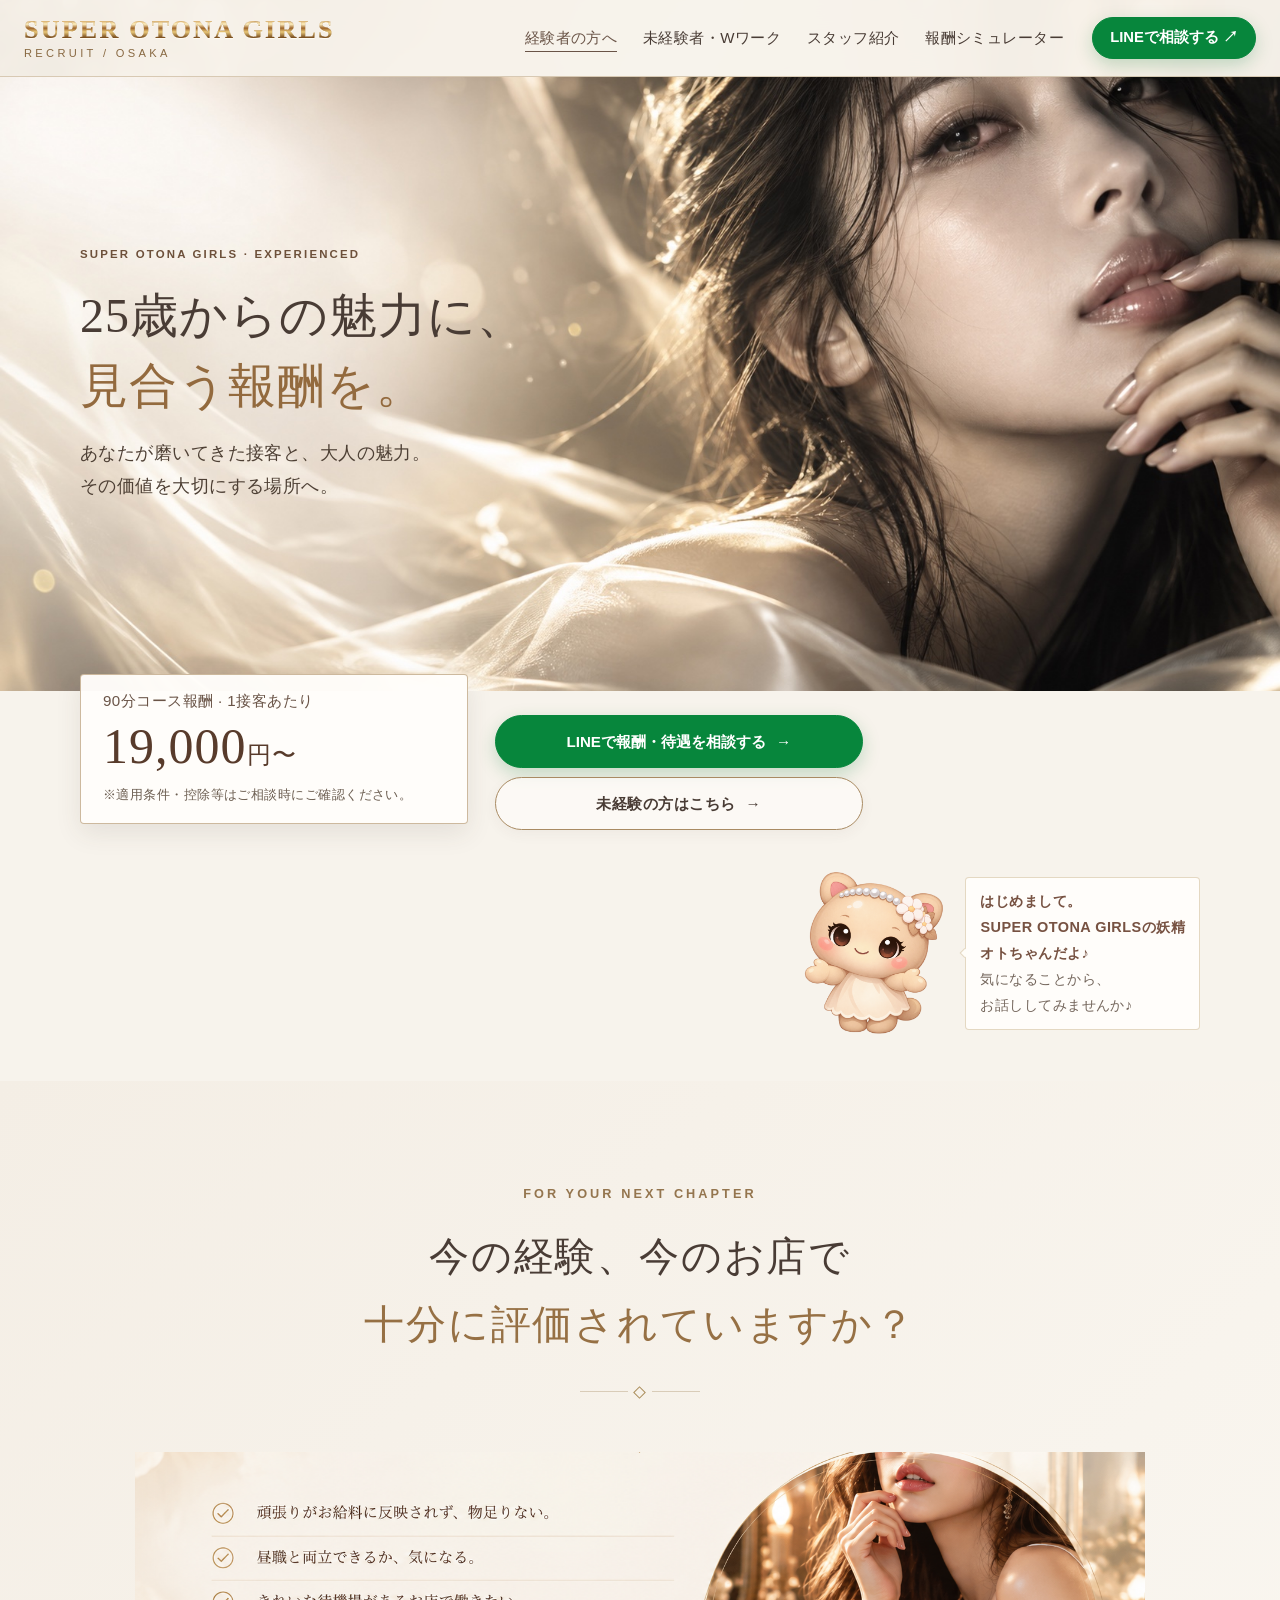
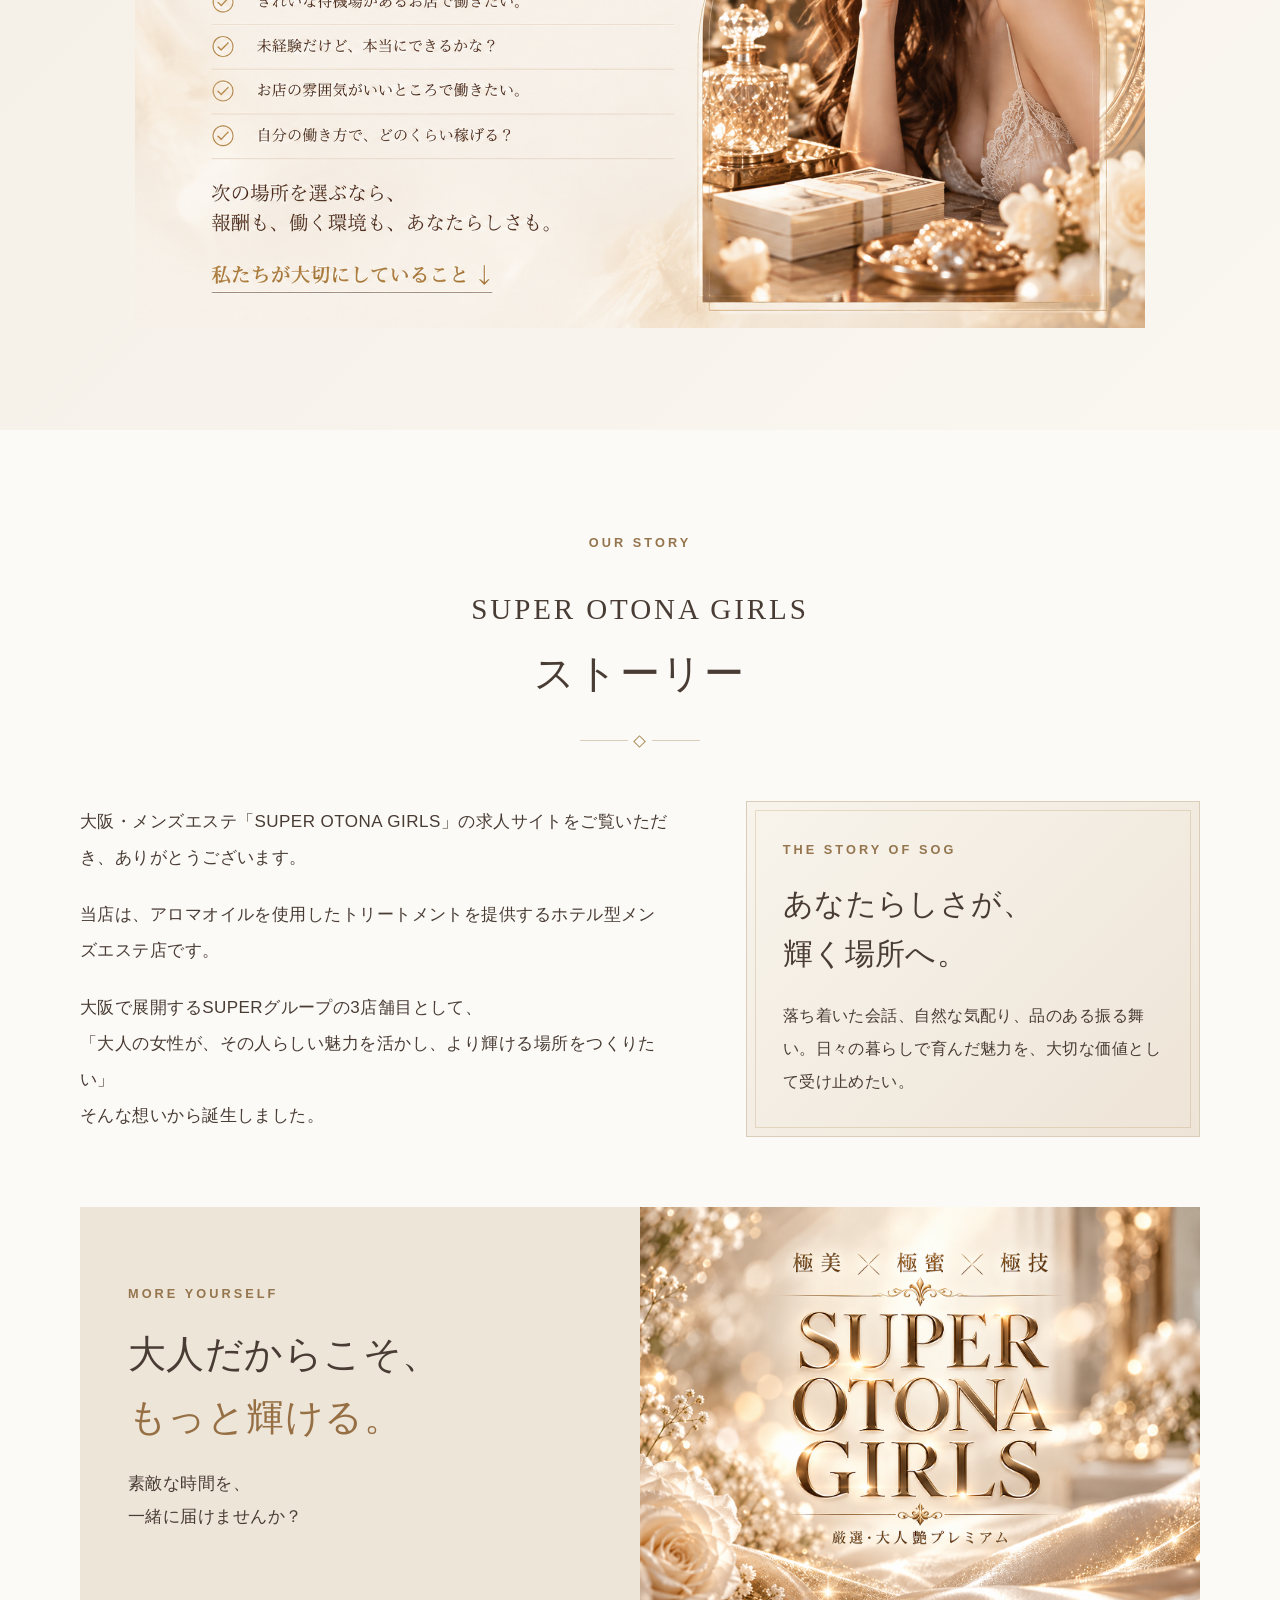
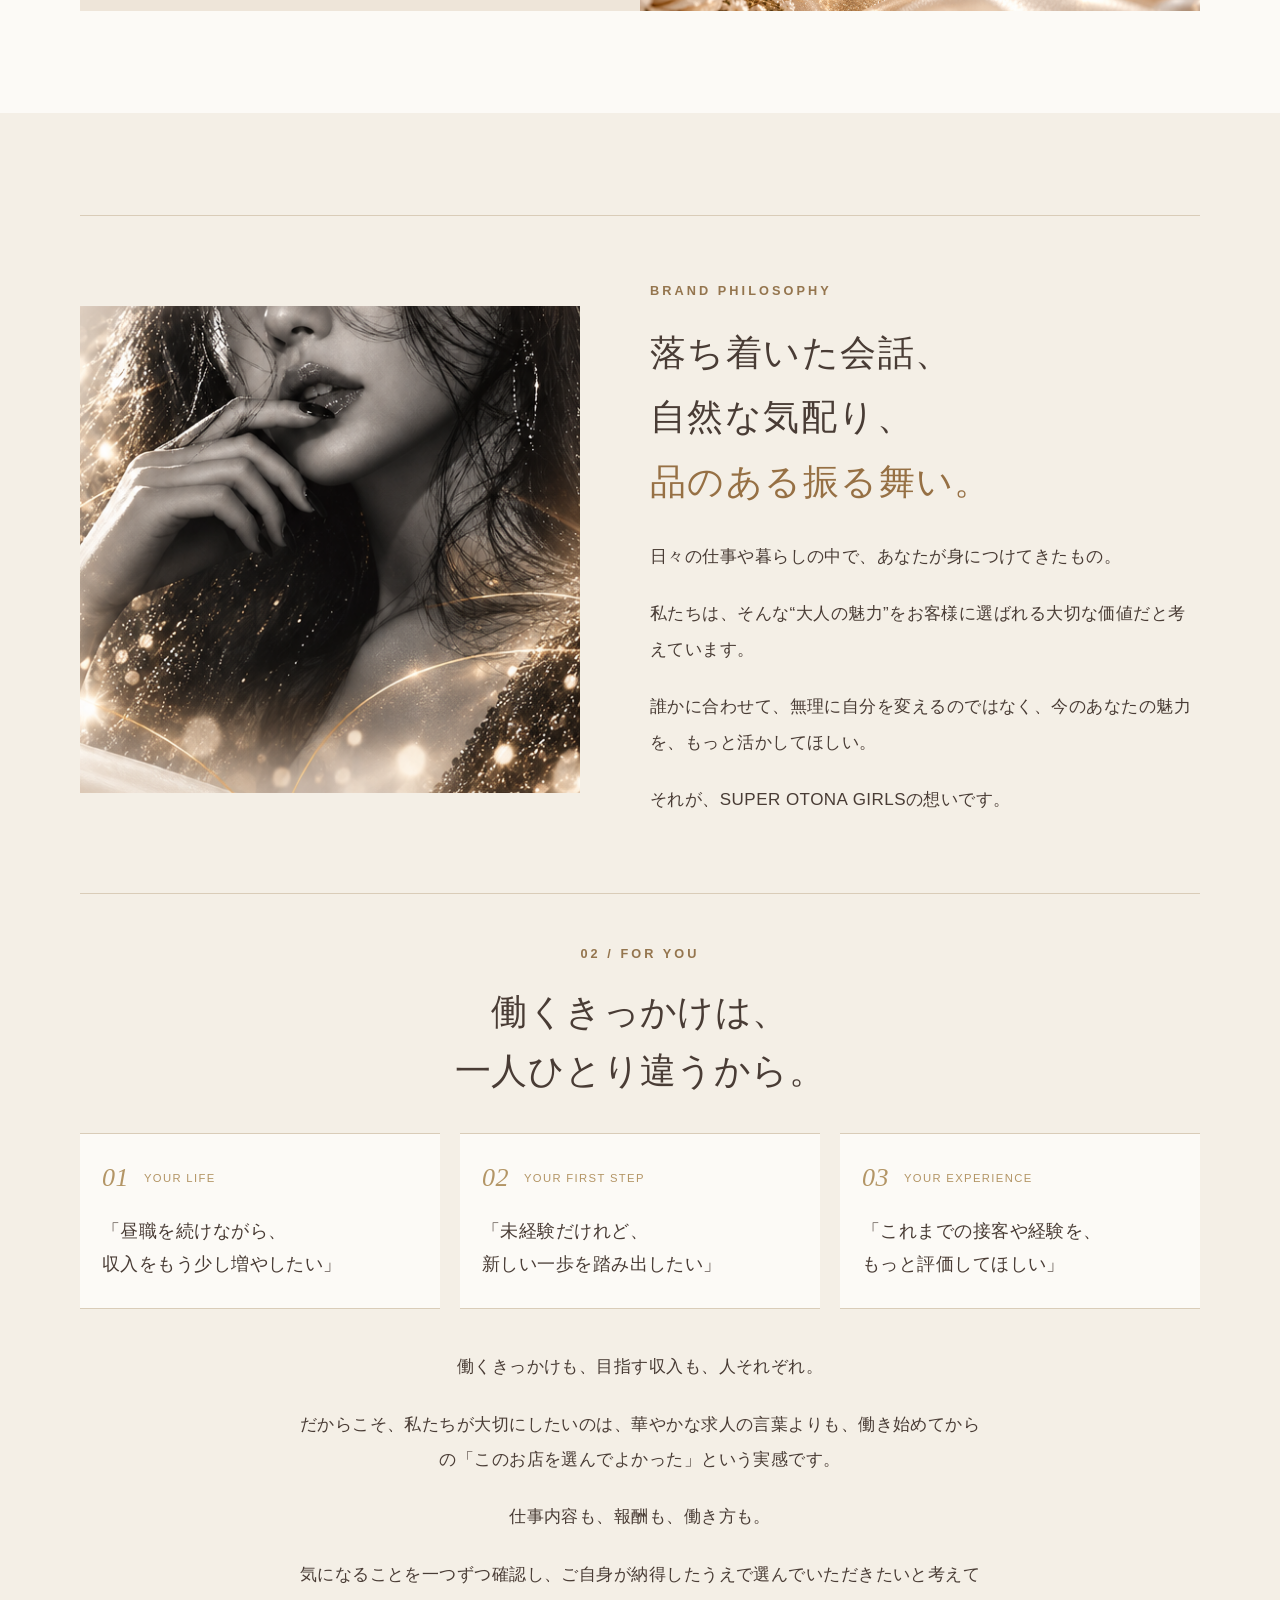
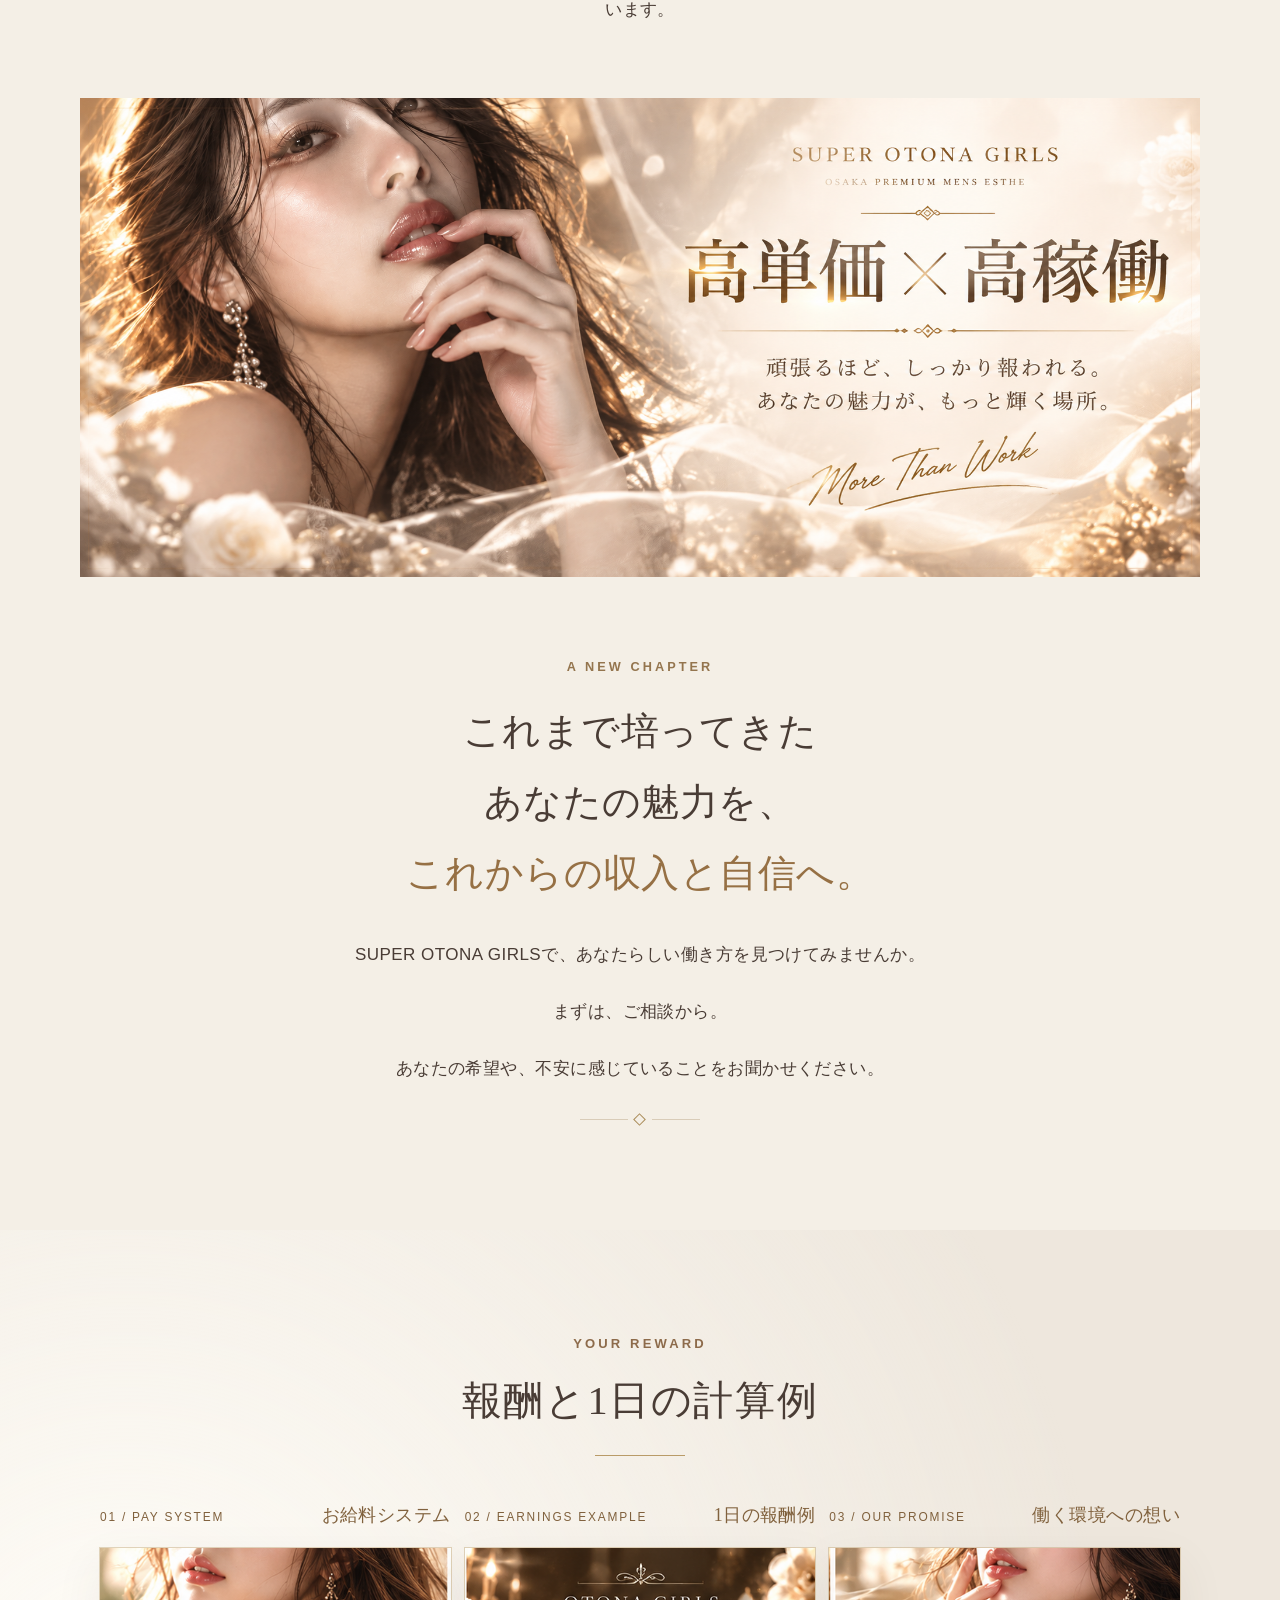
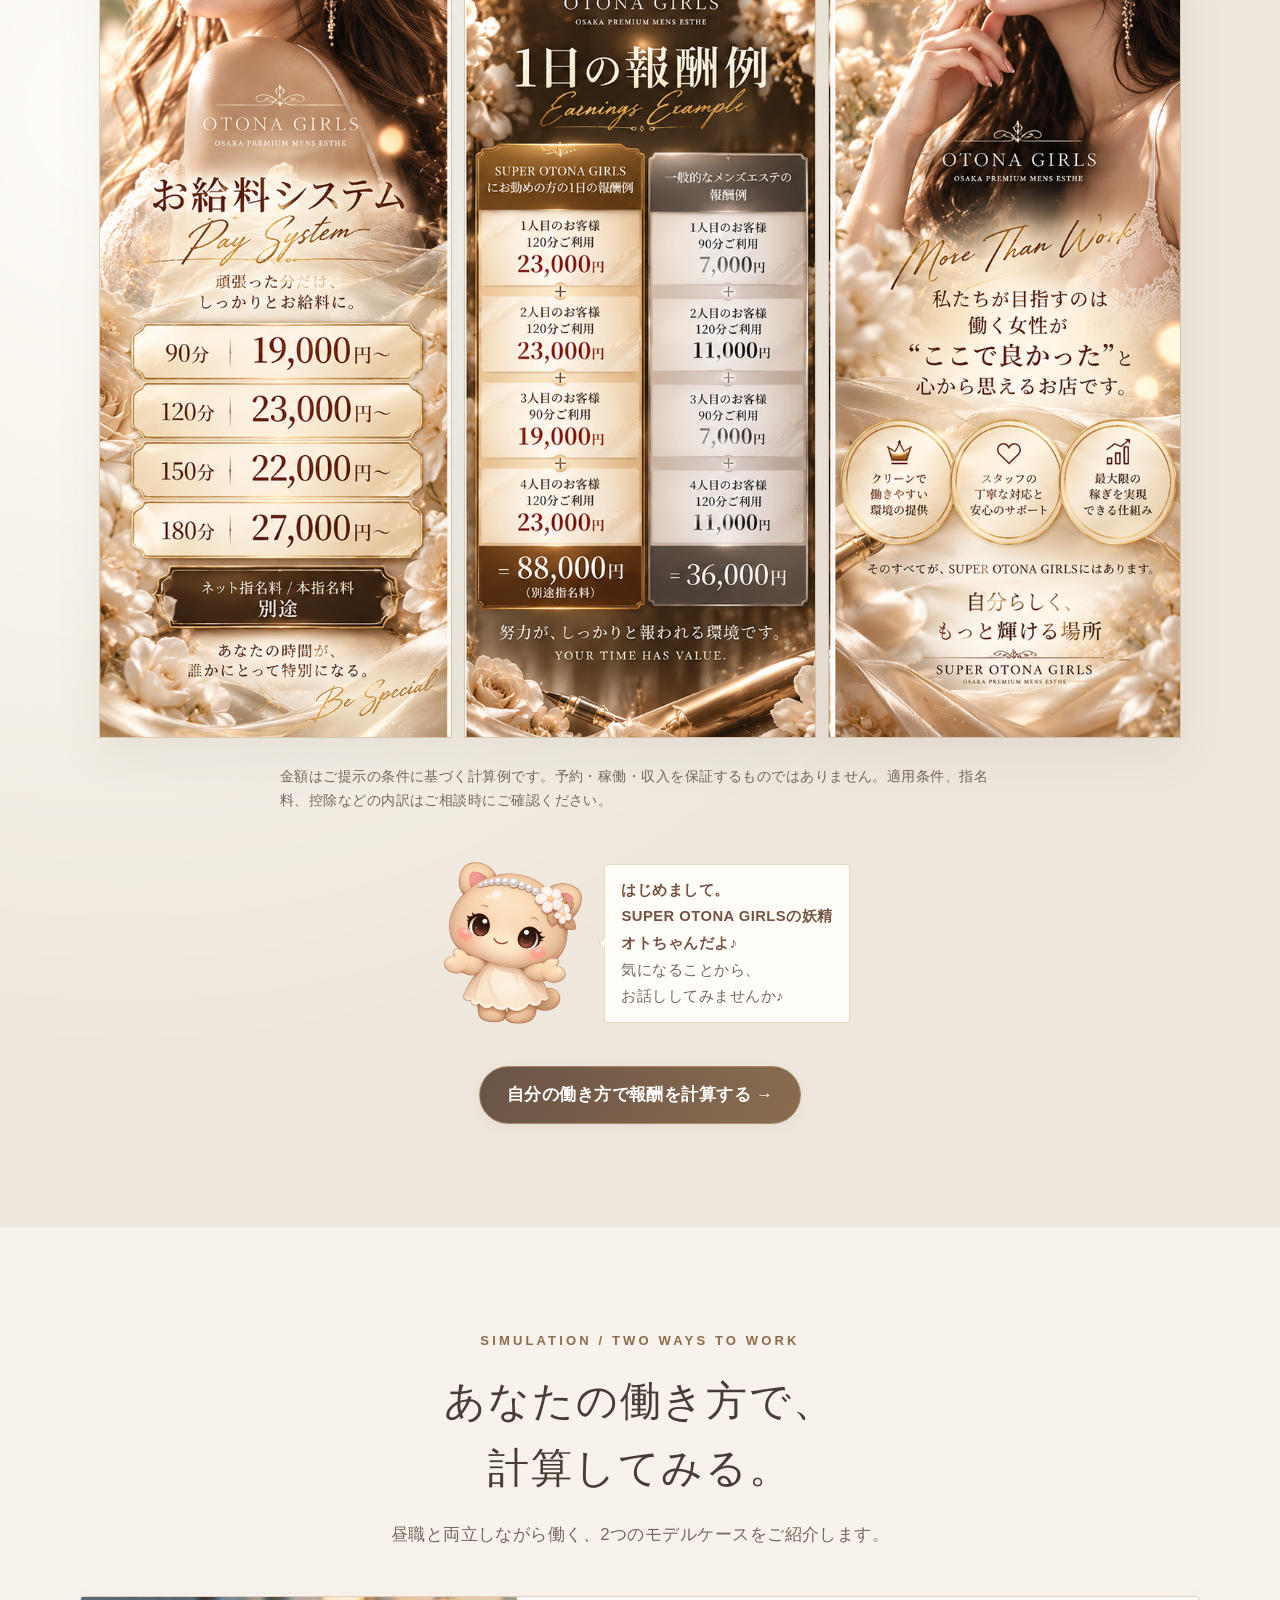
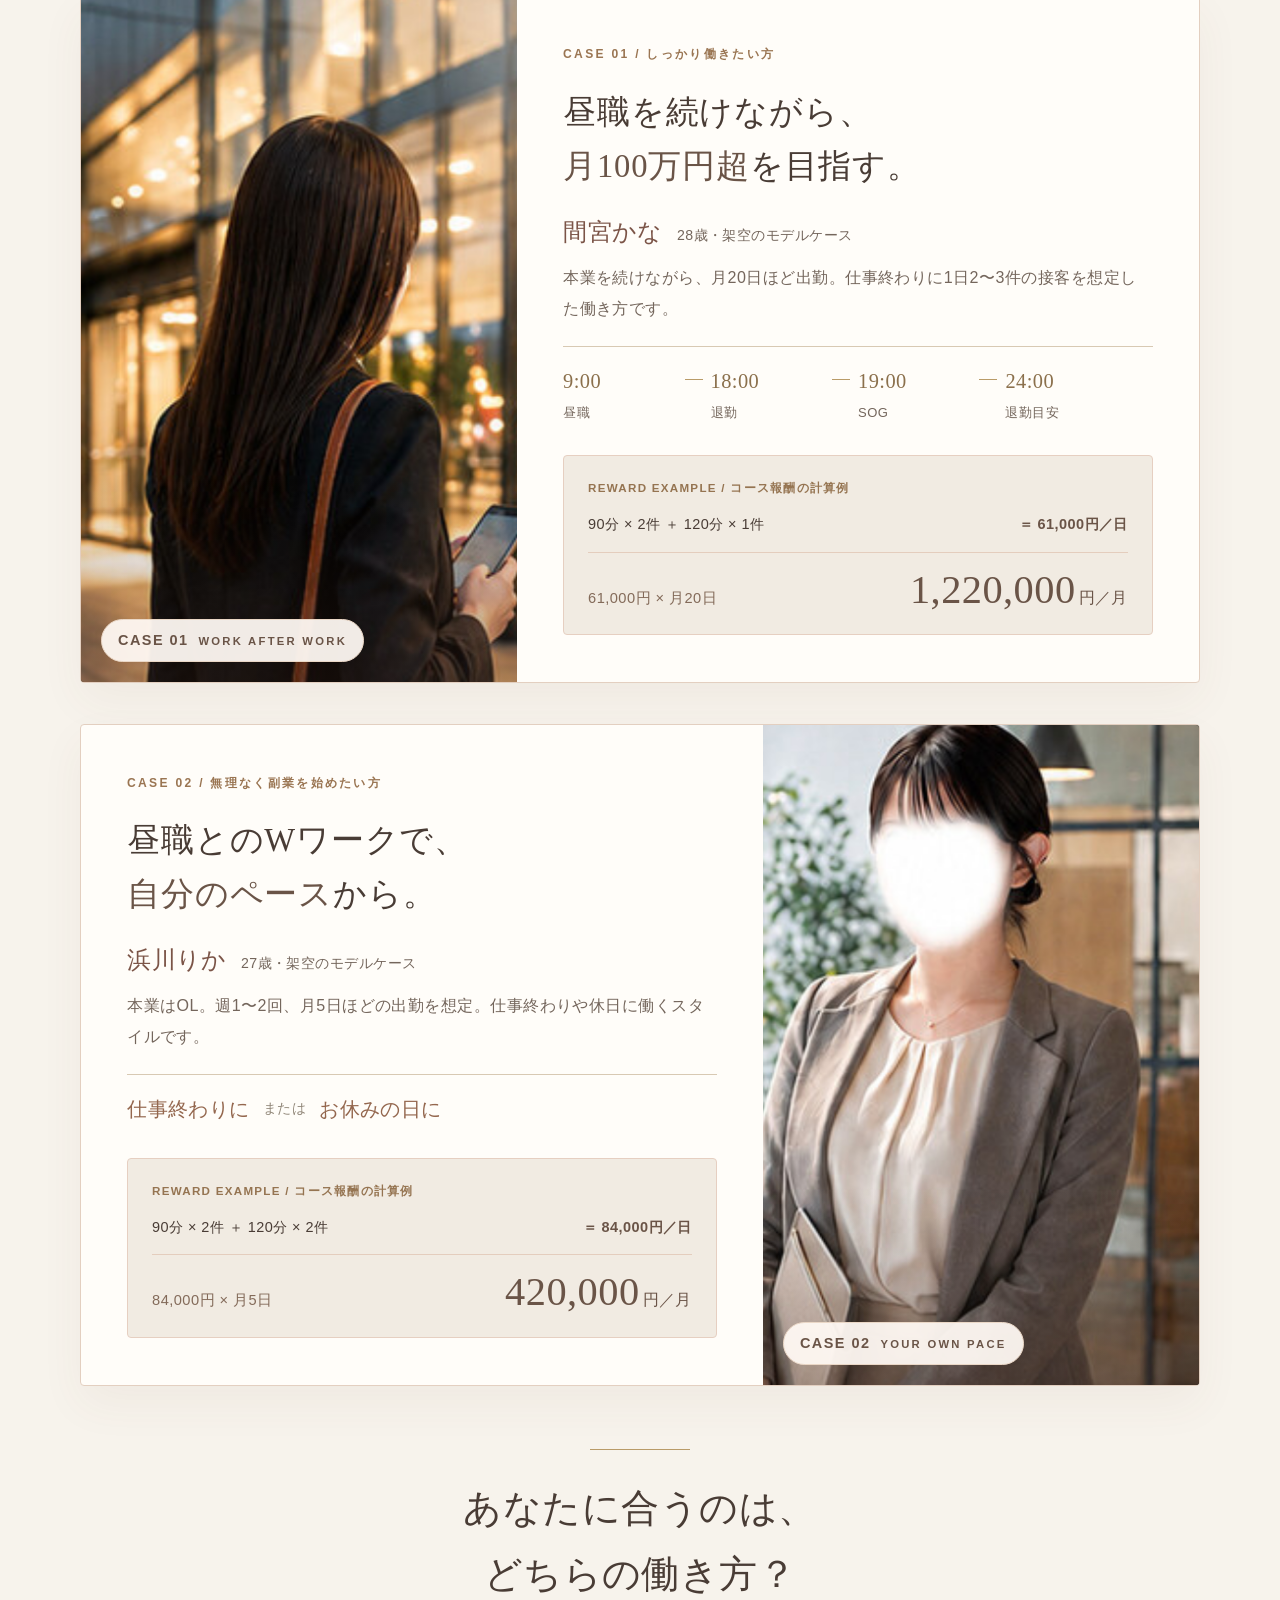
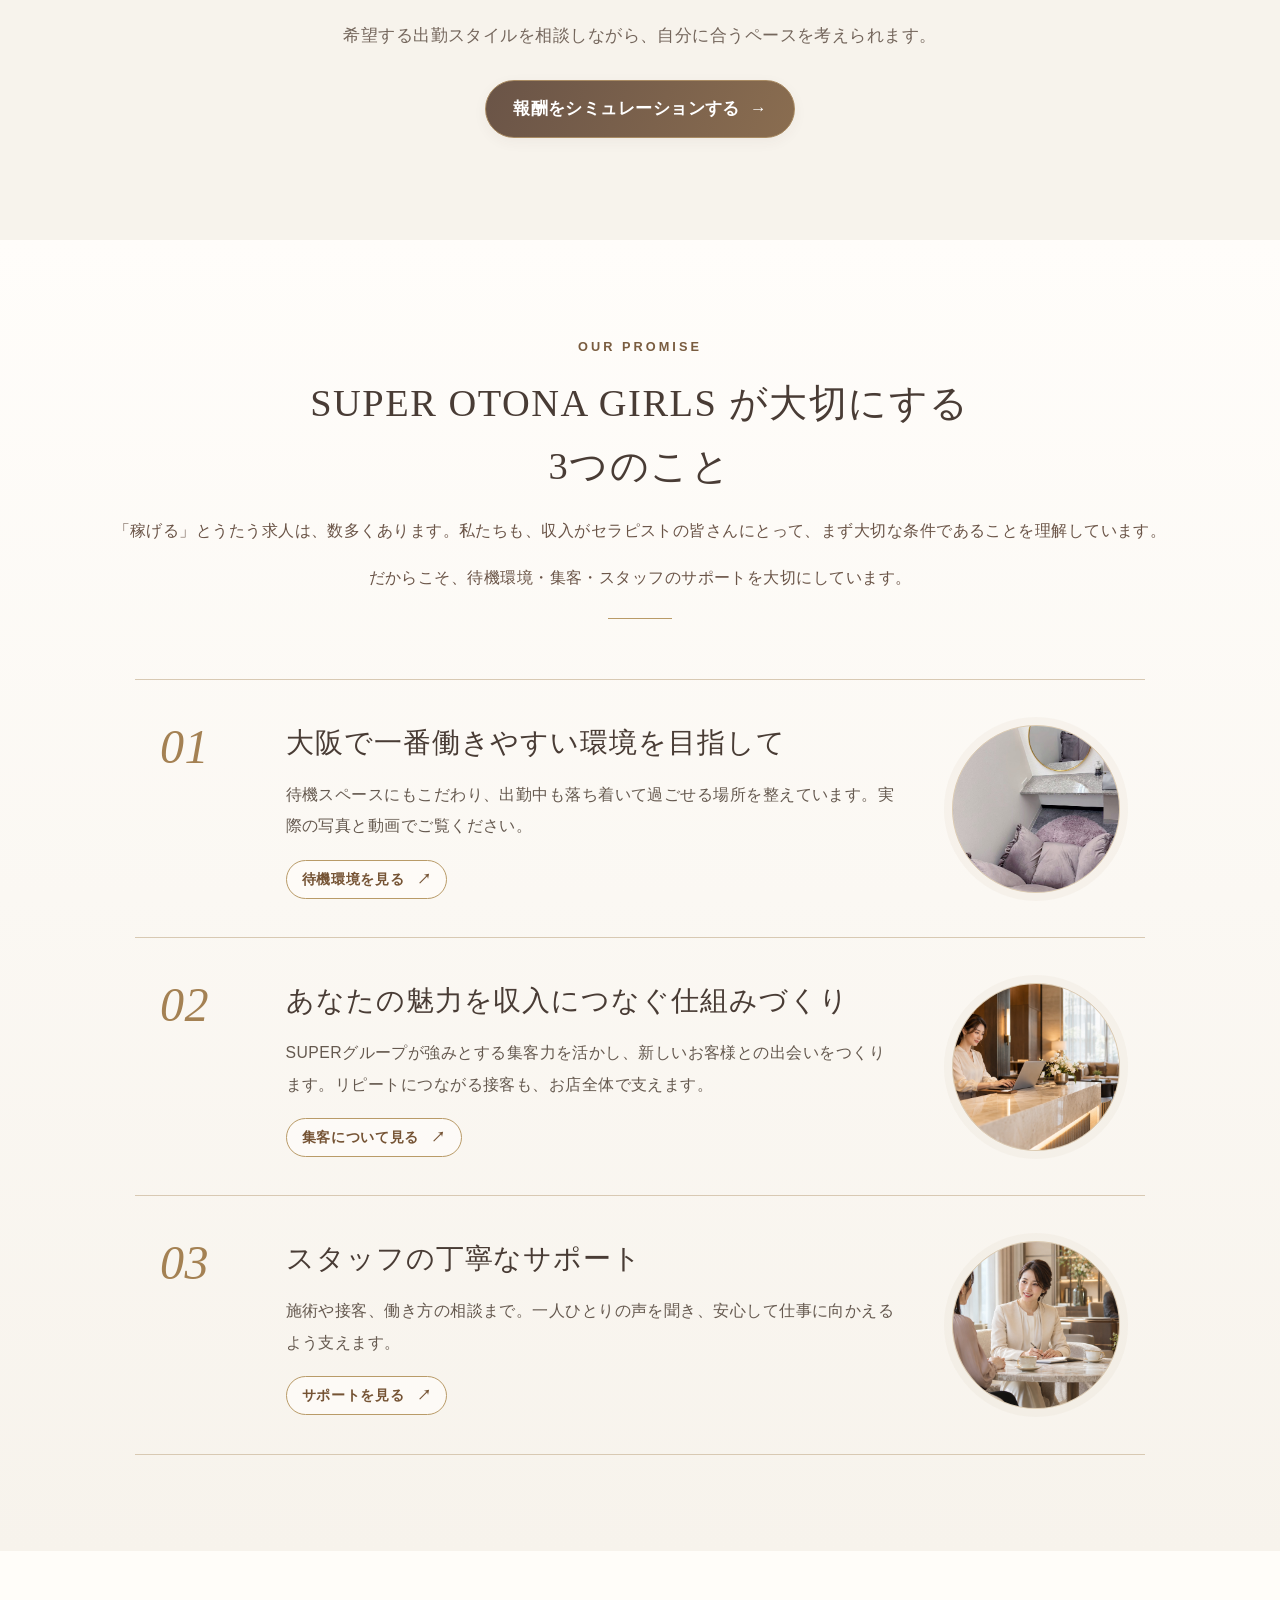
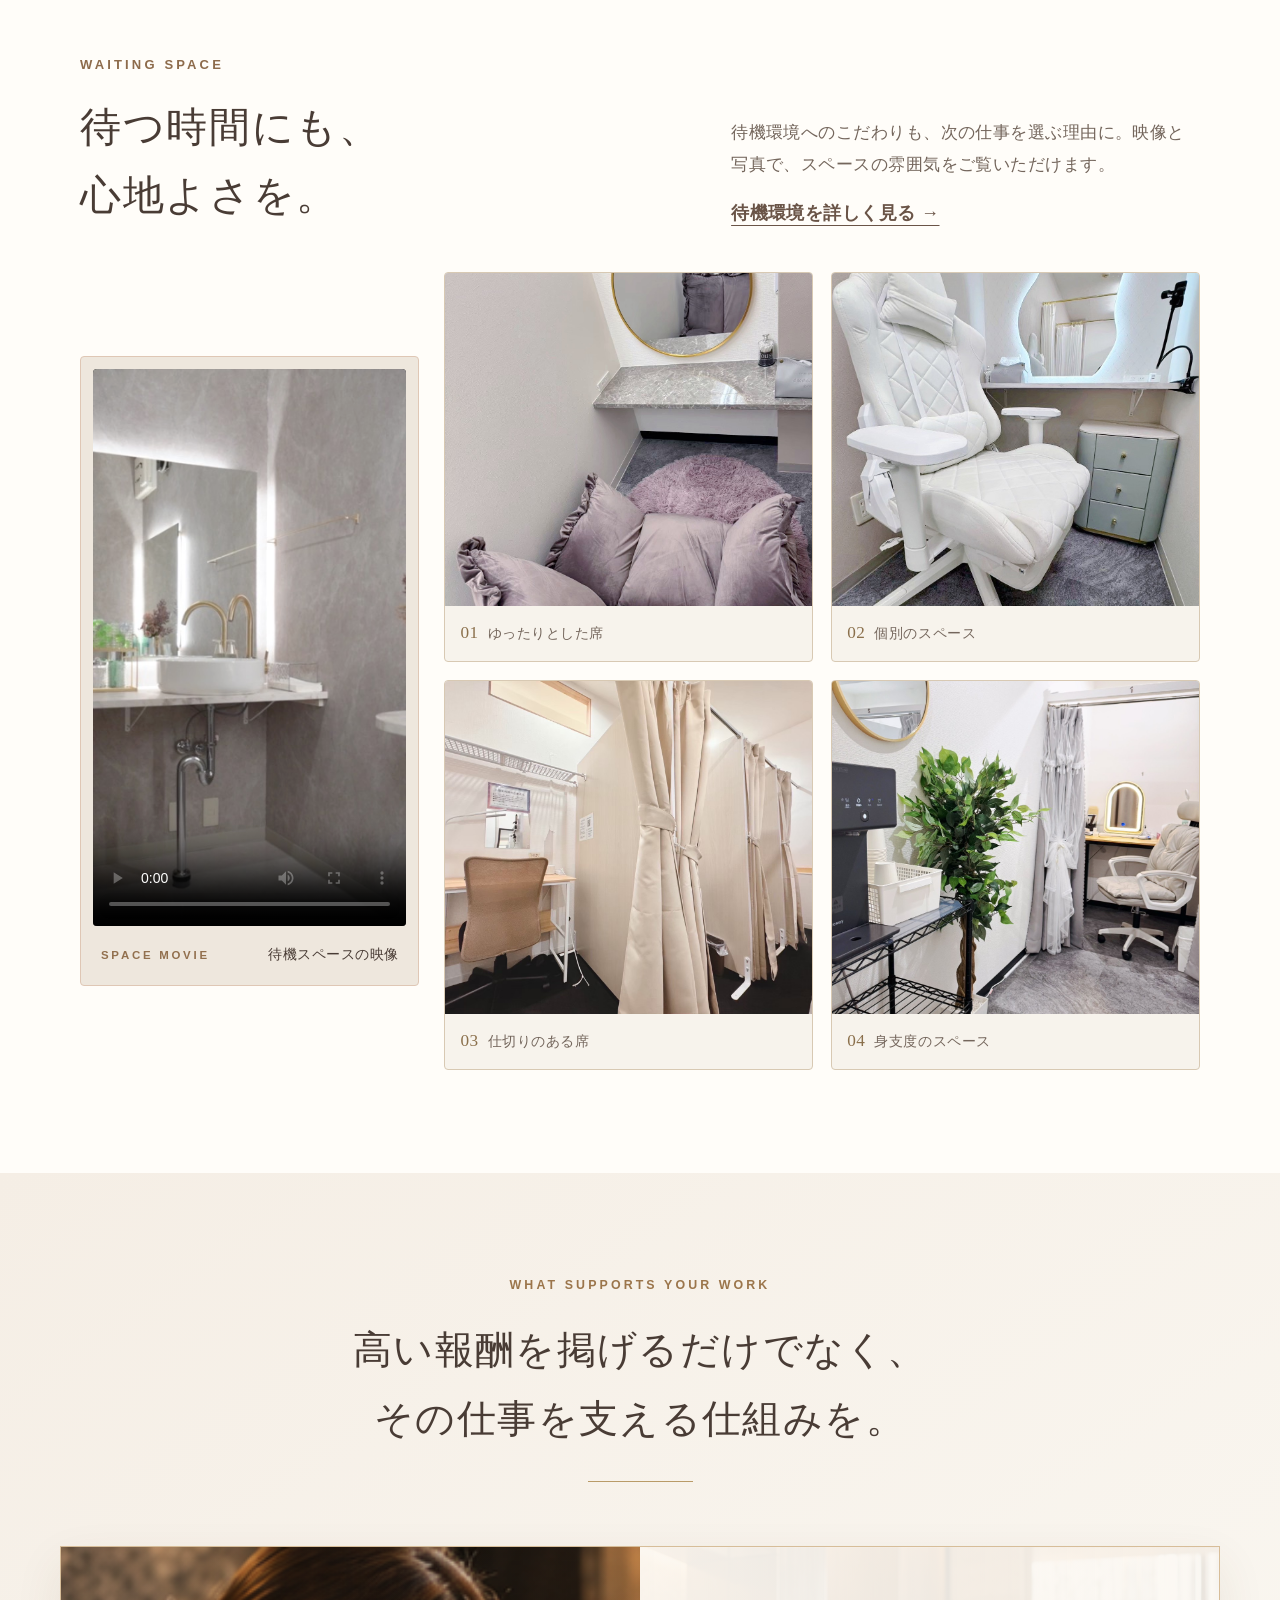
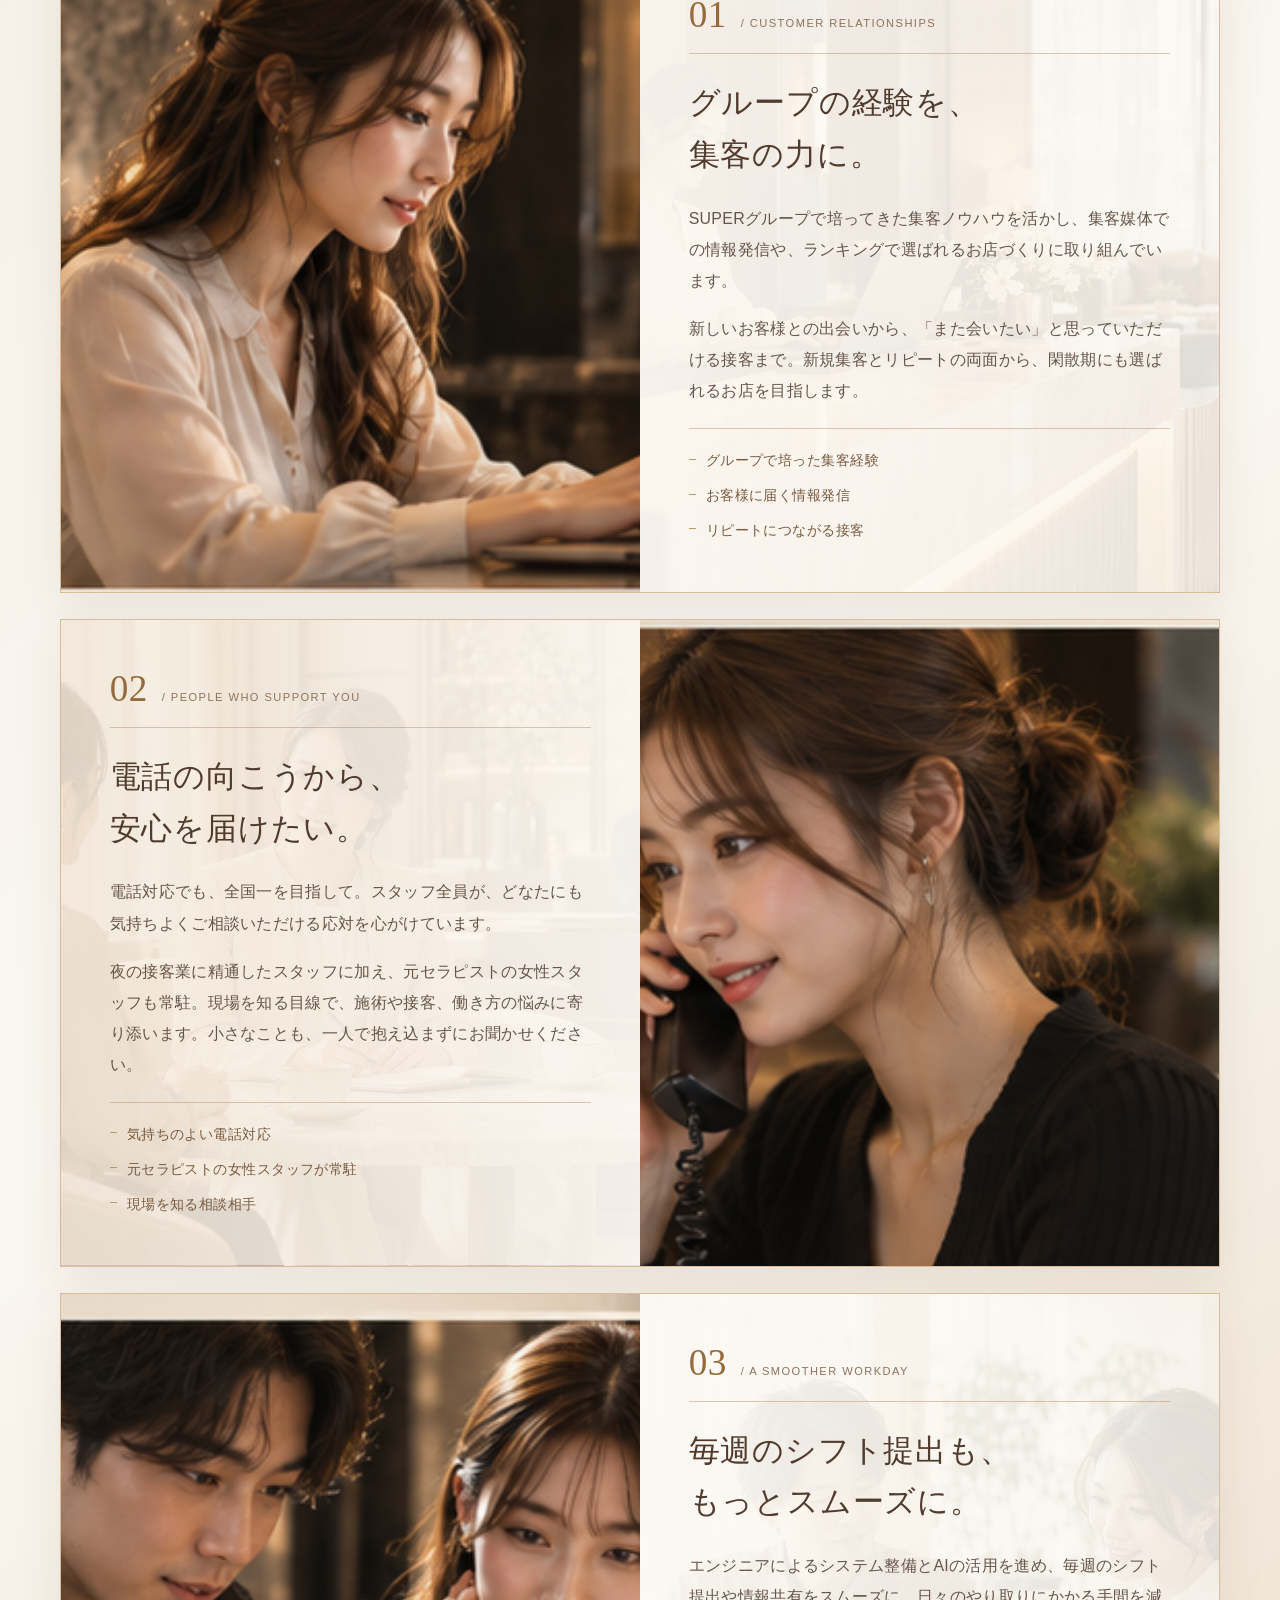
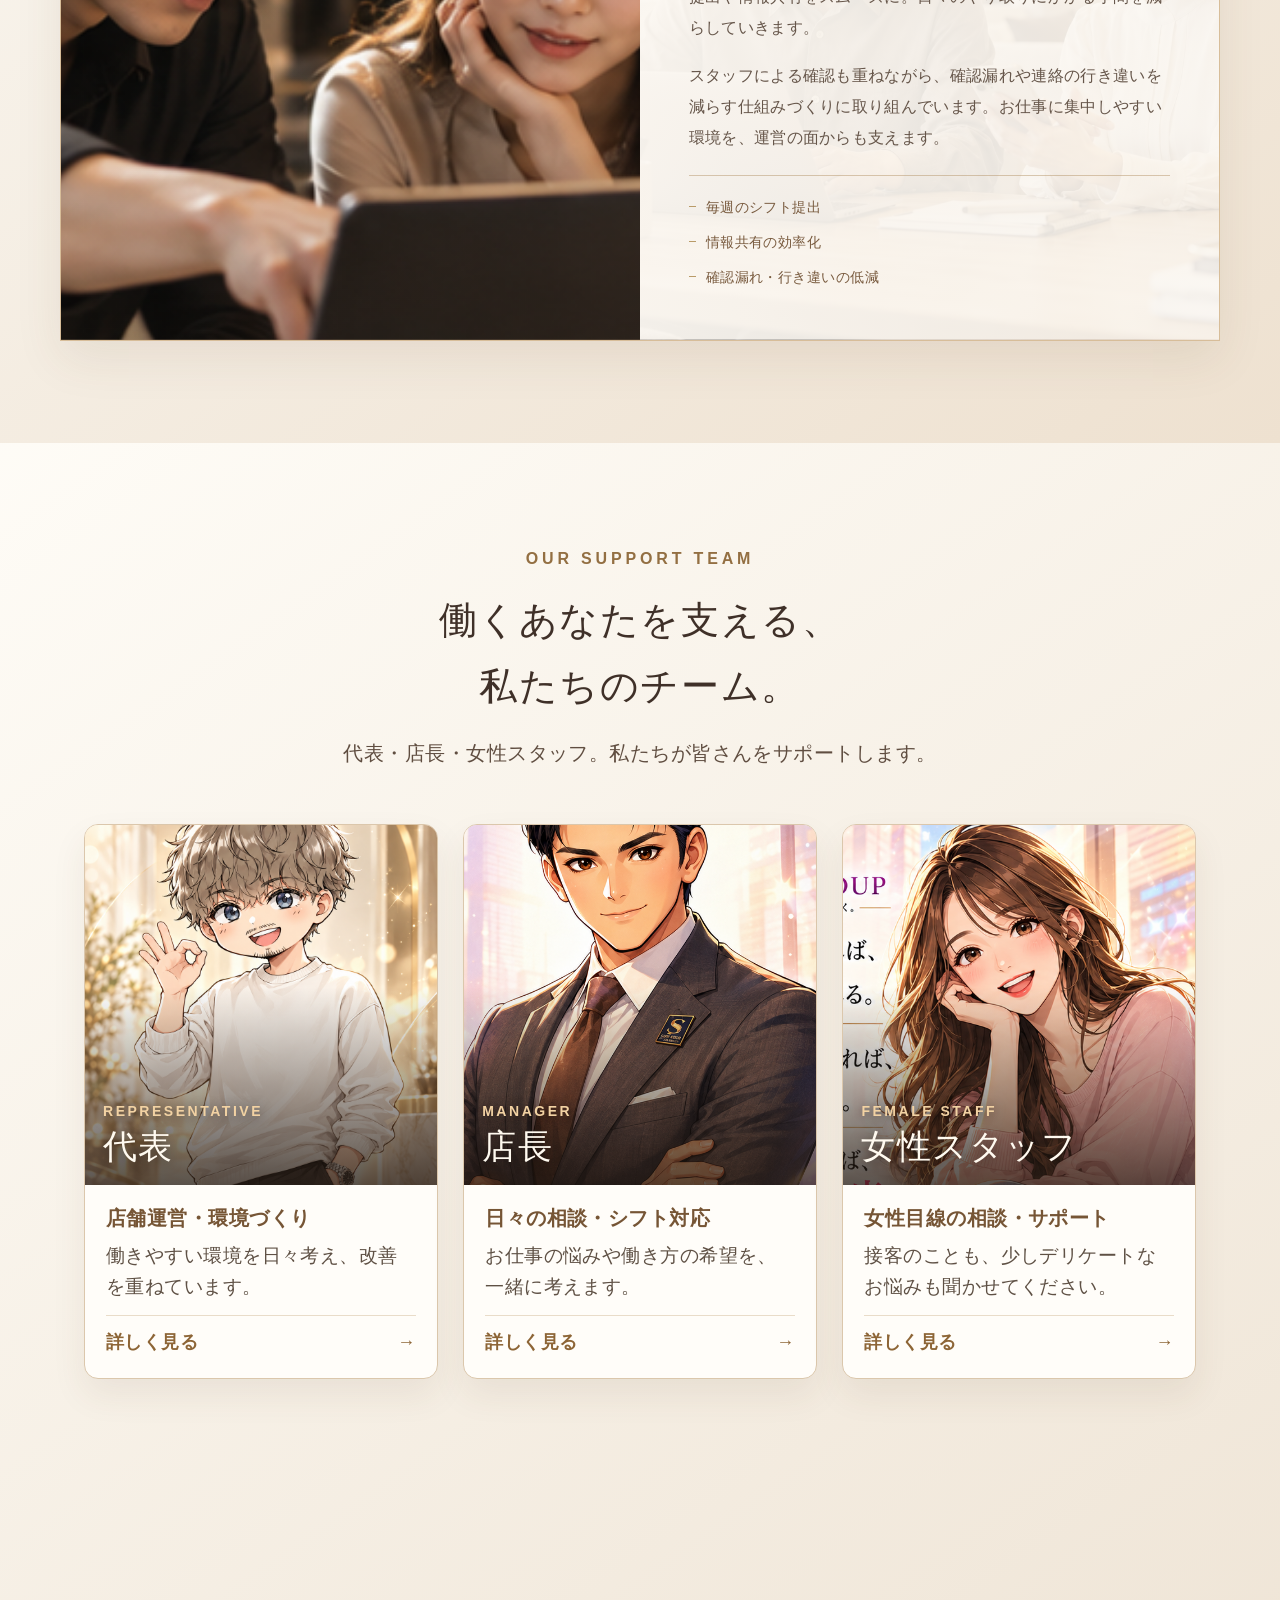
==== index.html @ 98535699 "女性スタッフの顔を中心に表示" ====
<!doctype html>
<html lang="ja">
<head>
  <meta charset="utf-8">
  <meta name="viewport" content="width=device-width, initial-scale=1">
  <meta name="robots" content="noindex,nofollow">
  <meta name="theme-color" content="#f7f3ec">
  <meta name="description" content="SUPER OTONA GIRLSの求人LPデザイン検討用サンプル。経験者向けの報酬・働く環境をご紹介します。">
  <title>経験者の方へ | SUPER OTONA GIRLS 求人サンプル</title>
  <link rel="icon" href="favicon.svg" type="image/svg+xml">
  <link rel="stylesheet" href="tokens.css"><link rel="stylesheet" href="base.css"><link rel="stylesheet" href="components.css"><link rel="stylesheet" href="pages.css?v=21">
  <link rel="stylesheet" href="experienced.css?v=5">
  <link rel="stylesheet" href="experienced-support.css?v=2">
  <link rel="stylesheet" href="experience-v2.css?v=7">
  <link rel="stylesheet" href="experience-v3-support.css?v=1">
  <link rel="stylesheet" href="top-a.css?v=5">
  <link rel="stylesheet" href="top-hero-overlay.css?v=6">
  <link rel="stylesheet" href="floral-atmosphere.css?v=3">
  <link rel="stylesheet" href="top-gold-wordmark.css?v=1">
  <link rel="stylesheet" href="mobile-menu.css?v=2">
  <link rel="stylesheet" href="line-cta.css?v=2">
  <link rel="stylesheet" href="top-team.css?v=3">
  <link rel="stylesheet" href="body-type-plus-2.css?v=1">
  <script defer src="config.js"></script><script defer src="main.js?v=3"></script><script defer src="animations.js?v=2"></script><script defer src="petals.js?v=1"></script>
</head>
<body data-page="experienced">
  <header class="site-header">
    <div class="header-inner">
      <a class="brand brand--gold" href="index.html" aria-label="SUPER OTONA GIRLS 求人TOPへ">
        <span class="brand__wordmark">SUPER OTONA GIRLS</span>
        <small>RECRUIT / OSAKA</small>
      </a>
      <button class="menu-toggle" type="button" aria-label="メニューを開く" aria-expanded="false" aria-controls="main-nav"><span class="menu-toggle__lines" aria-hidden="true"></span></button>
      <nav id="main-nav" class="nav-links" aria-label="メインメニュー">
        <a href="index.html" aria-current="page">経験者の方へ</a><a href="beginner.html">未経験者・Wワーク</a><a href="staff.html">スタッフ紹介</a><a href="simulator.html">報酬シミュレーター</a>
      </nav>
      <button class="button button--small header-cta" type="button" data-line>LINEで相談する ↗</button>
    </div>
  </header>
  <main>
    <section class="top-a-hero" aria-labelledby="experienced-title">
      <div class="top-a-hero__visual">
        <figure class="top-a-hero__media">
          <img src="hero-bold-01-closeup.jpg" alt="シャンパン色の光の中で、顔を大きく写した架空の成人女性" width="1672" height="941" fetchpriority="high">

        </figure>
        <div class="container top-a-hero__inner"><div class="top-a-hero__copy">
          <span class="top-a-kicker">SUPER OTONA GIRLS · EXPERIENCED</span>
          <h1 id="experienced-title">25歳からの魅力に、<br><em>見合う報酬を。</em></h1>
          <p class="top-a-hero__lead">あなたが磨いてきた接客と、大人の魅力。<br>その価値を大切にする場所へ。</p>
        </div></div>
      </div>
      <div class="container top-a-hero__details">
        <div class="top-a-hero__reward"><span>90分コース報酬 · 1接客あたり</span><strong>19,000<small>円〜</small></strong><p>※適用条件・控除等はご相談時にご確認ください。</p></div>
        <div class="top-a-hero__actions"><button class="button" type="button" data-line>LINEで報酬・待遇を相談する <span aria-hidden="true">→</span></button><a class="button button--outline" href="beginner.html" data-beginner-link>未経験の方はこちら <span aria-hidden="true">→</span></a></div>
        <aside class="e-help-guide top-a-hero__guide" aria-label="オトちゃんからのひとこと"><span class="e-help-mascot" aria-hidden="true"><img src="otochan-open-arms.png" alt="" width="1145" height="1374"></span><p><strong>はじめまして。<br>SUPER OTONA GIRLSの妖精<br>オトちゃんだよ♪</strong><br>気になることから、<br>お話ししてみませんか♪</p></aside>
      </div>
    </section>

    <section class="ev-section ev-concerns" id="before-start" aria-labelledby="before-title"><div class="container">
      <header class="ev-heading reveal"><span class="ev-kicker">FOR YOUR NEXT CHAPTER</span><h2 id="before-title">今の経験、今のお店で<br><em>十分に評価されていますか？</em></h2><span class="ev-ornament" aria-hidden="true"></span></header>
      <figure class="ev-concerns-art reveal" data-delay="1">
        <div class="ev-concerns-art__desktop"><img src="experience-concerns-provided.png" alt="" width="1685" height="934" loading="lazy"><a class="ev-concerns-art__link" href="#promise" aria-label="私たちが大切にしている3つのことへ移動"></a></div>
        <div class="ev-concerns-art__mobile"><div class="ev-concerns-art__text"><img src="experience-concerns-provided.png" alt="" width="1685" height="934" loading="lazy"><a class="ev-concerns-art__link" href="#promise" aria-label="私たちが大切にしている3つのことへ移動"></a></div><div class="ev-concerns-art__portrait"><img src="experience-concerns-provided.png" alt="" width="1685" height="934" loading="lazy"></div></div>
        <figcaption class="sr-only">頑張りが報酬に反映されるか、昼職と両立できるか、待機環境やお店の雰囲気、未経験からの挑戦、自分の働き方に合う収入への疑問。次の場所を選ぶなら、報酬も、働く環境も、あなたらしさも大切に。</figcaption>
      </figure>
    </div></section>

    <section class="ev-section ev-story" id="about-sog" aria-labelledby="about-title"><div class="container">
      <header class="ev-heading reveal"><span class="ev-kicker">OUR STORY</span><h2 id="about-title"><span class="ev-brand-title">SUPER OTONA GIRLS</span><br>ストーリー</h2><span class="ev-ornament" aria-hidden="true"></span></header>
      <div class="ev-story-layout">
        <div class="ev-prose reveal"><p>大阪・メンズエステ「SUPER OTONA GIRLS」の求人サイトをご覧いただき、ありがとうございます。</p><p>当店は、アロマオイルを使用したトリートメントを提供するホテル型メンズエステ店です。</p><p>大阪で展開するSUPERグループの3店舗目として、<br>「大人の女性が、その人らしい魅力を活かし、より輝ける場所をつくりたい」<br>そんな想いから誕生しました。</p></div>
        <aside class="ev-story-note reveal" data-delay="1" aria-label="SUPER OTONA GIRLSのストーリー"><span class="ev-kicker">THE STORY OF SOG</span><h3>あなたらしさが、<br>輝く場所へ。</h3><p>落ち着いた会話、自然な気配り、品のある振る舞い。日々の暮らしで育んだ魅力を、大切な価値として受け止めたい。</p></aside>
      </div>
      <div class="ev-more-yourself reveal"><div class="ev-more-copy"><span class="ev-kicker">MORE YOURSELF</span><h3>大人だからこそ、<br><em>もっと輝ける。</em></h3><p>素敵な時間を、<br>一緒に届けませんか？</p></div><figure class="ev-more-photo ev-more-photo--logo"><img src="story-logo-provided.png" alt="極美・極蜜・極技とSUPER OTONA GIRLSのゴールドのブランドロゴ" width="1477" height="1065" loading="lazy"></figure></div>
    </div></section>

    <section class="ev-section ev-introduction" id="introduction" aria-labelledby="intro-philosophy-title"><div class="container">
      <div class="ev-philosophy" aria-labelledby="intro-philosophy-title">
        <figure class="ev-monochrome reveal"><div class="ev-monochrome-window"><img src="champagne-hero-approved.png" alt="シャンパンの光をまとったモノクロの成人女性" width="1024" height="1536" loading="lazy"></div></figure>
        <div class="ev-philosophy-copy"><span class="ev-kicker reveal">BRAND PHILOSOPHY</span><h2 id="intro-philosophy-title" class="reveal">落ち着いた会話、<br>自然な気配り、<br><em>品のある振る舞い。</em></h2><div class="ev-prose"><p class="reveal">日々の仕事や暮らしの中で、あなたが身につけてきたもの。</p><p class="reveal">私たちは、そんな“大人の魅力”をお客様に選ばれる大切な価値だと考えています。</p><p class="reveal">誰かに合わせて、無理に自分を変えるのではなく、今のあなたの魅力を、もっと活かしてほしい。</p><p class="reveal">それが、SUPER OTONA GIRLSの想いです。</p></div></div>
      </div>
      <div class="ev-for-you" aria-labelledby="intro-for-you-title"><header class="ev-heading reveal"><span class="ev-kicker">02 / FOR YOU</span><h3 id="intro-for-you-title">働くきっかけは、<br>一人ひとり違うから。</h3></header><ul class="ev-wishes"><li class="reveal"><span>01 <small>YOUR LIFE</small></span><p>「昼職を続けながら、<br>収入をもう少し増やしたい」</p></li><li class="reveal" data-delay="1"><span>02 <small>YOUR FIRST STEP</small></span><p>「未経験だけれど、<br>新しい一歩を踏み出したい」</p></li><li class="reveal" data-delay="2"><span>03 <small>YOUR EXPERIENCE</small></span><p>「これまでの接客や経験を、<br>もっと評価してほしい」</p></li></ul><div class="ev-prose ev-prose--center"><p class="reveal">働くきっかけも、目指す収入も、人それぞれ。</p><p class="reveal">だからこそ、私たちが大切にしたいのは、華やかな求人の言葉よりも、働き始めてからの「このお店を選んでよかった」という実感です。</p><p class="reveal">仕事内容も、報酬も、働き方も。</p><p class="reveal">気になることを一つずつ確認し、ご自身が納得したうえで選んでいただきたいと考えています。</p></div></div>
      <div class="ev-promise" aria-labelledby="intro-promise-title"><h3 id="intro-promise-title" class="sr-only">高単価 × 高稼働</h3><figure class="ev-promise-art reveal"><img class="ev-promise-art__desktop" src="high-reward-promise-provided.png" alt="" width="1918" height="820" loading="lazy"><div class="ev-promise-art__mobile" aria-hidden="true"><div class="ev-promise-art__photo"><img src="high-reward-promise-provided.png" alt="" width="1918" height="820" loading="lazy"></div><div class="ev-promise-art__message"><img src="high-reward-promise-provided.png" alt="" width="1918" height="820" loading="lazy"></div></div><figcaption class="sr-only">SUPER OTONA GIRLS。高単価と高稼働の両立を目指し、頑張りや大人の魅力を大切にしています。SUPERグループで培ってきた運営・集客のノウハウを活かし、お客様との出会いやリピートにつながる接客を支えます。収入を保証するものではありません。</figcaption></figure></div>
      <div class="ev-intro-closing"><span class="ev-kicker reveal">A NEW CHAPTER</span><h3 class="reveal">これまで培ってきた<br>あなたの魅力を、<br><em>これからの収入と自信へ。</em></h3><div class="ev-prose"><p class="reveal">SUPER OTONA GIRLSで、あなたらしい働き方を見つけてみませんか。</p><p class="reveal">まずは、ご相談から。</p><p class="reveal">あなたの希望や、不安に感じていることをお聞かせください。</p></div><span class="ev-ornament" aria-hidden="true"></span></div>
    </div></section>

    <section class="reward-reference" id="reward" aria-labelledby="reward-title">
      <div class="container e-reward-heading reveal"><span class="eyebrow">YOUR REWARD</span><h2 id="reward-title">報酬と1日の計算例</h2><span class="e-rule" aria-hidden="true"></span></div>
      <div class="e-reward-stack">
        <figure class="e-reward-piece reveal" id="reward-pay"><figcaption><span>01 / PAY SYSTEM</span><h3>お給料システム</h3></figcaption><div class="e-reward-art e-reward-art--pay"><img src="reward-gold-triptych-provided.png" width="1448" height="1086" loading="lazy" alt="報酬案内の左面。90分19,000円〜、120分23,000円〜、150分22,000円〜、180分27,000円〜。ネット指名料・本指名料は別途。"></div></figure>
        <figure class="e-reward-piece reveal" id="reward-example"><figcaption><span>02 / EARNINGS EXAMPLE</span><h3>1日の報酬例</h3></figcaption><div class="e-reward-art e-reward-art--example"><img src="reward-gold-triptych-provided.png" width="1448" height="1086" loading="lazy" alt="報酬案内の中央面。120分23,000円を3件、90分19,000円を1件で1日88,000円の計算例。比較用の例は36,000円。収入を保証するものではありません。"></div></figure>
        <figure class="e-reward-piece reveal" id="reward-message"><figcaption><span>03 / OUR PROMISE</span><h3>働く環境への想い</h3></figcaption><div class="e-reward-art e-reward-art--message"><img src="reward-gold-triptych-provided.png" width="1448" height="1086" loading="lazy" alt="報酬案内の右面。働きやすい環境、スタッフの対応、収入につながる仕組みを伝えるメッセージ。"></div></figure>
      </div>
      <div class="container e-reward-footer"><p class="fine-print">金額はご提示の条件に基づく計算例です。予約・稼働・収入を保証するものではありません。適用条件、指名料、控除などの内訳はご相談時にご確認ください。</p><aside class="e-help-guide reveal" aria-label="オトちゃんからのひとこと"><span class="e-help-mascot" aria-hidden="true"><img src="otochan-open-arms.png" alt="" width="1145" height="1374" loading="lazy"></span><p><strong>はじめまして。<br>SUPER OTONA GIRLSの妖精<br>オトちゃんだよ♪</strong><br>気になることから、<br>お話ししてみませんか♪</p></aside><a class="button" href="simulator.html">自分の働き方で報酬を計算する →</a></div>
    </section>
    <section class="section simulation-stories" id="simulation" aria-labelledby="simulation-title">
      <div class="container">
        <div class="simulation-stories__heading reveal">
          <span class="eyebrow">SIMULATION / TWO WAYS TO WORK</span>
          <h2 id="simulation-title">あなたの働き方で、<br>計算してみる。</h2>
          <p>昼職と両立しながら働く、2つのモデルケースをご紹介します。</p>
        </div>

        <article class="simulation-case simulation-case--kana reveal" aria-labelledby="case-kana-title">
          <figure class="simulation-case__photo">
            <img src="case-kana-provided.png" alt="間宮かなのモデルケース用の仕事帰りの女性のイメージ画像" width="1326" height="1024" loading="lazy">
            <figcaption>CASE 01 <span>WORK AFTER WORK</span></figcaption>
          </figure>
          <div class="simulation-case__content">
            <span class="simulation-case__label">CASE 01 / しっかり働きたい方</span>
            <h3 id="case-kana-title">昼職を続けながら、<br><em>月100万円超</em>を目指す。</h3>
            <p class="simulation-case__name">間宮かな <span>28歳・架空のモデルケース</span></p>
            <p class="simulation-case__description">本業を続けながら、月20日ほど出勤。仕事終わりに1日2〜3件の接客を想定した働き方です。</p>
            <ol class="simulation-timeline" aria-label="1日の時間例">
              <li><time datetime="09:00">9:00</time><span>昼職</span></li>
              <li><time datetime="18:00">18:00</time><span>退勤</span></li>
              <li><time datetime="19:00">19:00</time><span>SOG</span></li>
              <li><time datetime="00:00">24:00</time><span>退勤目安</span></li>
            </ol>
            <div class="simulation-calculation" aria-label="コース報酬の計算例">
              <span class="simulation-calculation__caption">REWARD EXAMPLE / コース報酬の計算例</span>
              <p>90分 × 2件 ＋ 120分 × 1件 <strong>＝ 61,000円／日</strong></p>
              <div class="simulation-calculation__total"><span>61,000円 × 月20日</span><strong>1,220,000<small>円／月</small></strong></div>
            </div>
          </div>
        </article>

        <article class="simulation-case simulation-case--rika reveal" aria-labelledby="case-rika-title">
          <figure class="simulation-case__photo">
            <img src="case-rika-provided.png" alt="浜川りかのモデルケース用のオフィスで働く女性のイメージ画像" width="1358" height="802" loading="lazy">
            <figcaption>CASE 02 <span>YOUR OWN PACE</span></figcaption>
          </figure>
          <div class="simulation-case__content">
            <span class="simulation-case__label">CASE 02 / 無理なく副業を始めたい方</span>
            <h3 id="case-rika-title">昼職とのWワークで、<br><em>自分のペース</em>から。</h3>
            <p class="simulation-case__name">浜川りか <span>27歳・架空のモデルケース</span></p>
            <p class="simulation-case__description">本業はOL。週1〜2回、月5日ほどの出勤を想定。仕事終わりや休日に働くスタイルです。</p>
            <div class="simulation-case__workstyle" aria-label="出勤スタイルの例"><span>仕事終わりに</span><span class="simulation-case__or">または</span><span>お休みの日に</span></div>
            <div class="simulation-calculation" aria-label="コース報酬の計算例">
              <span class="simulation-calculation__caption">REWARD EXAMPLE / コース報酬の計算例</span>
              <p>90分 × 2件 ＋ 120分 × 2件 <strong>＝ 84,000円／日</strong></p>
              <div class="simulation-calculation__total"><span>84,000円 × 月5日</span><strong>420,000<small>円／月</small></strong></div>
            </div>
          </div>
        </article>

        <div class="simulation-stories__footer reveal">
          <span class="simulation-stories__rule" aria-hidden="true"></span>
          <h3>あなたに合うのは、<br>どちらの働き方？</h3>
          <p>希望する出勤スタイルを相談しながら、自分に合うペースを考えられます。</p>
          <a class="button" href="simulator.html">報酬をシミュレーションする <span aria-hidden="true">→</span></a>
        </div>
      </div>
    </section>
    <section class="top-a-promise" id="promise" aria-labelledby="top-a-promise-title"><div class="container">
      <header class="top-a-promise__heading reveal">
        <span class="top-a-kicker">OUR PROMISE</span>
        <h2 id="top-a-promise-title">SUPER OTONA GIRLS が大切にする<br>3つのこと</h2>
        <p>「稼げる」とうたう求人は、数多くあります。私たちも、収入がセラピストの皆さんにとって、まず大切な条件であることを理解しています。</p>
        <p>だからこそ、待機環境・集客・スタッフのサポートを大切にしています。</p>
      </header>
      <nav class="top-a-promise__list" aria-label="大切にしている3つのこと">
        <a class="top-a-promise__item reveal" href="#waiting-space"><figure class="top-a-promise__photo"><img src="lounge-seat.jpg" alt="落ち着いて過ごせる待機スペースの写真" width="1108" height="1477" loading="lazy"></figure><span class="top-a-promise__number">01</span><div class="top-a-promise__body"><h3>大阪で一番働きやすい環境を目指して</h3><p>待機スペースにもこだわり、出勤中も落ち着いて過ごせる場所を整えています。実際の写真と動画でご覧ください。</p><span class="top-a-promise__cta">待機環境を見る <span aria-hidden="true">↗</span></span></div></a>
        <a class="top-a-promise__item reveal" data-delay="1" href="#customer-acquisition"><figure class="top-a-promise__photo"><img src="acquisition.jpg" alt="上質な空間での接客準備のイメージ" width="1536" height="1024" loading="lazy"></figure><span class="top-a-promise__number">02</span><div class="top-a-promise__body"><h3>あなたの魅力を収入につなぐ仕組みづくり</h3><p>SUPERグループが強みとする集客力を活かし、新しいお客様との出会いをつくります。リピートにつながる接客も、お店全体で支えます。</p><span class="top-a-promise__cta">集客について見る <span aria-hidden="true">↗</span></span></div></a>
        <a class="top-a-promise__item reveal" data-delay="2" href="#staff-care"><figure class="top-a-promise__photo"><img src="staff-support.jpg" alt="女性がスタッフに働き方を相談するイメージ" width="1536" height="1024" loading="lazy"></figure><span class="top-a-promise__number">03</span><div class="top-a-promise__body"><h3>スタッフの丁寧なサポート</h3><p>施術や接客、働き方の相談まで。一人ひとりの声を聞き、安心して仕事に向かえるよう支えます。</p><span class="top-a-promise__cta">サポートを見る <span aria-hidden="true">↗</span></span></div></a>
      </nav>
    </div></section>

    <section class="section section--white waiting-section" id="waiting-space" aria-labelledby="waiting-title">
      <div class="container">
        <div class="waiting-heading reveal">
          <div><span class="eyebrow">WAITING SPACE</span><h2 id="waiting-title">待つ時間にも、<br>心地よさを。</h2></div>
          <div><p>待機環境へのこだわりも、次の仕事を選ぶ理由に。映像と写真で、スペースの雰囲気をご覧いただけます。</p><a class="text-link" href="beginner.html#lounge">待機環境を詳しく見る →</a></div>
        </div>
        <div class="waiting-showcase">
          <figure class="waiting-video reveal">
            <video controls playsinline preload="metadata" poster="video-poster.jpg" aria-label="待機スペースの紹介動画">
              <source src="waiting-room.mp4" type="video/mp4">
              お使いのブラウザでは動画を再生できません。
            </video>
            <figcaption><span class="eyebrow">SPACE MOVIE</span>待機スペースの映像</figcaption>
          </figure>
          <div class="waiting-photo-grid reveal" data-delay="1" aria-label="待機スペースの写真">
            <figure><img src="lounge-seat.jpg" alt="クッションのある椅子と鏡を備えたスペース" width="1108" height="1477" loading="lazy"><figcaption>01 <span>ゆったりとした席</span></figcaption></figure>
            <figure><img src="private-seat.jpg" alt="白い椅子と鏡を備えた個別のスペース" width="1049" height="1399" loading="lazy"><figcaption>02 <span>個別のスペース</span></figcaption></figure>
            <figure><img src="curtain-booths.jpg" alt="カーテンで仕切られた席が並ぶスペース" width="1478" height="1108" loading="lazy"><figcaption>03 <span>仕切りのある席</span></figcaption></figure>
            <figure><img src="refreshment-space.jpg" alt="鏡、ドリンク用の機器、身支度用の席があるスペース" width="1108" height="1477" loading="lazy"><figcaption>04 <span>身支度のスペース</span></figcaption></figure>
          </div>
        </div>
      </div>
    </section>
<section class="ev-support" id="work-support" aria-labelledby="work-support-title">
  <div class="container ev-support-container">
    <header class="ev-support-heading reveal">
      <span class="ev-support-eyebrow">WHAT SUPPORTS YOUR WORK</span>
      <h2 id="work-support-title">高い報酬を掲げるだけでなく、<br>その仕事を支える仕組みを。</h2>
      <span class="ev-support-rule" aria-hidden="true"></span>
    </header>

    <div class="ev-support-rows">
      <article class="ev-support-row" id="customer-acquisition" aria-labelledby="ev-support-acquisition-title">
        <figure class="ev-support-photo reveal">
          <img src="support-three-pillars-reference.png" alt="写真の1段目。落ち着いた空間で集客に取り組む女性のイメージ" width="1676" height="938" loading="lazy">

        </figure>
        <div class="ev-support-copy reveal" data-delay="1">
          <span class="ev-support-number">01 <span>/ CUSTOMER RELATIONSHIPS</span></span>
          <h3 id="ev-support-acquisition-title">グループの経験を、<br>集客の力に。</h3>
          <p>SUPERグループで培ってきた集客ノウハウを活かし、集客媒体での情報発信や、ランキングで選ばれるお店づくりに取り組んでいます。</p>
          <p>新しいお客様との出会いから、「また会いたい」と思っていただける接客まで。新規集客とリピートの両面から、閑散期にも選ばれるお店を目指します。</p>
          <ul class="ev-support-points" aria-label="集客で大切にしていること">
            <li>グループで培った集客経験</li>
            <li>お客様に届く情報発信</li>
            <li>リピートにつながる接客</li>
          </ul>
        </div>
      </article>

      <article class="ev-support-row ev-support-row--reverse ev-support-row--cocoa" id="staff-care" aria-labelledby="ev-support-staff-title">
        <figure class="ev-support-photo reveal">
          <img src="support-three-pillars-reference.png" alt="写真の2段目。電話で相談を受ける女性スタッフのイメージ" width="1676" height="938" loading="lazy">

        </figure>
        <div class="ev-support-copy reveal" data-delay="1">
          <span class="ev-support-number">02 <span>/ PEOPLE WHO SUPPORT YOU</span></span>
          <h3 id="ev-support-staff-title">電話の向こうから、<br>安心を届けたい。</h3>
          <p>電話対応でも、全国一を目指して。スタッフ全員が、どなたにも気持ちよくご相談いただける応対を心がけています。</p>
          <p>夜の接客業に精通したスタッフに加え、元セラピストの女性スタッフも常駐。現場を知る目線で、施術や接客、働き方の悩みに寄り添います。小さなことも、一人で抱え込まずにお聞かせください。</p>
          <ul class="ev-support-points" aria-label="スタッフのサポート">
            <li>気持ちのよい電話対応</li>
            <li>元セラピストの女性スタッフが常駐</li>
            <li>現場を知る相談相手</li>
          </ul>
        </div>
      </article>

      <article class="ev-support-row" aria-labelledby="ev-support-systems-title">
        <figure class="ev-support-photo reveal">
          <img src="support-three-pillars-reference.png" alt="写真の3段目。スタッフと女性がシフトを確認するイメージ" width="1676" height="938" loading="lazy">

        </figure>
        <div class="ev-support-copy reveal" data-delay="1">
          <span class="ev-support-number">03 <span>/ A SMOOTHER WORKDAY</span></span>
          <h3 id="ev-support-systems-title">毎週のシフト提出も、<br>もっとスムーズに。</h3>
          <p>エンジニアによるシステム整備とAIの活用を進め、毎週のシフト提出や情報共有をスムーズに。日々のやり取りにかかる手間を減らしていきます。</p>
          <p>スタッフによる確認も重ねながら、確認漏れや連絡の行き違いを減らす仕組みづくりに取り組んでいます。お仕事に集中しやすい環境を、運営の面からも支えます。</p>
          <ul class="ev-support-points" aria-label="システムで支える業務">
            <li>毎週のシフト提出</li>
            <li>情報共有の効率化</li>
            <li>確認漏れ・行き違いの低減</li>
          </ul>
        </div>
      </article>
    </div>
  </div>
</section>

    <section class="section section--ivory e-team" aria-labelledby="e-team-title">
      <div class="container e-team__inner">
        <div class="e-team__heading reveal">
          <span class="eyebrow">OUR SUPPORT TEAM</span>
          <h2 id="e-team-title">働くあなたを支える、<br>私たちのチーム。</h2>
          <p>代表・店長・女性スタッフ。私たちが皆さんをサポートします。</p>
        </div>
        <div class="e-team__grid" role="group" aria-label="代表、店長、女性スタッフの紹介">
          <article class="e-team-card reveal">
            <a class="e-team-card__link" href="staff.html#staff-representative-title">
              <div class="e-team-card__visual">
                <div class="e-team-card__art e-team-card__art--representative" aria-hidden="true"></div>
                <div class="e-team-card__role"><span>REPRESENTATIVE</span><h3>代表</h3></div>
              </div>
              <div class="e-team-card__body"><strong>店舗運営・環境づくり</strong><p>働きやすい環境を日々考え、改善を重ねています。</p><span class="e-team-card__more">詳しく見る <span aria-hidden="true">→</span></span></div>
            </a>
          </article>
          <article class="e-team-card reveal" data-delay="1">
            <a class="e-team-card__link" href="staff.html#staff-manager-title">
              <div class="e-team-card__visual">
                <div class="e-team-card__art e-team-card__art--manager" aria-hidden="true"></div>
                <div class="e-team-card__role"><span>MANAGER</span><h3>店長</h3></div>
              </div>
              <div class="e-team-card__body"><strong>日々の相談・シフト対応</strong><p>お仕事の悩みや働き方の希望を、一緒に考えます。</p><span class="e-team-card__more">詳しく見る <span aria-hidden="true">→</span></span></div>
            </a>
          </article>
          <article class="e-team-card reveal" data-delay="2">
            <a class="e-team-card__link" href="staff.html#staff-female-title">
              <div class="e-team-card__visual">
                <div class="e-team-card__art e-team-card__art--female" aria-hidden="true"></div>
                <div class="e-team-card__role"><span>FEMALE STAFF</span><h3>女性スタッフ</h3></div>
              </div>
              <div class="e-team-card__body"><strong>女性目線の相談・サポート</strong><p>接客のことも、少しデリケートなお悩みも聞かせてください。</p><span class="e-team-card__more">詳しく見る <span aria-hidden="true">→</span></span></div>
            </a>
          </article>
        </div>
        <p class="e-team__closing reveal">小さな不安も、私たちに聞かせてください。</p>
        <a class="button button--outline e-team__cta reveal" href="staff.html">サポートスタッフを見る <span aria-hidden="true">→</span></a>
      </div>
    </section>
<!-- 経験者TOPのスタッフ案内直後に挿入。既存の .e-first-steps を置き換える。 -->
<svg class="e-help-symbols" xmlns="http://www.w3.org/2000/svg" aria-hidden="true" focusable="false"><defs>
  <symbol id="e-help-heart" viewBox="0 0 24 24"><path d="M12 20S3 14.5 3 8.5A4.5 4.5 0 0 1 12 7a4.5 4.5 0 0 1 9 1.5C21 14.5 12 20 12 20Z"/></symbol>
  <symbol id="e-help-lock" viewBox="0 0 24 24"><rect x="5" y="10" width="14" height="11" rx="3"/><path d="M8 10V7a4 4 0 0 1 8 0v3m-4 4v3"/></symbol>
  <symbol id="e-help-chat" viewBox="0 0 24 24"><path d="M21 11a9 9 0 0 1-9 9 10 10 0 0 1-4-.8L3 21l1.8-5A9 9 0 1 1 21 11Z"/><path d="M8 11h.01m4 0h.01m4 0h.01"/></symbol>
  <symbol id="e-help-book" viewBox="0 0 24 24"><path d="M12 5c-3-2-6-2-9-1v15c3-1 6-1 9 1 3-2 6-2 9-1V4c-3-1-6-1-9 1Zm0 0v15"/></symbol>
  <symbol id="e-help-leaf" viewBox="0 0 24 24"><path d="M20 3C10 2 3 6 4 13s11 9 14 1c2-5 2-11 2-11ZM4 21 16 9"/></symbol>
  <symbol id="e-help-calendar" viewBox="0 0 24 24"><rect x="3" y="5" width="18" height="16" rx="3"/><path d="M7 3v4m10-4v4M3 11h18m-14 4h2m3 0h2m3 0h1m-11 3h2m3 0h2"/></symbol>
</defs></svg>
<section class="e-help-section e-help-section--cream" id="support" aria-labelledby="support-title"><div class="container">
      <div class="e-help-heading reveal"><span class="e-help-eyebrow">FIND YOUR ANSWER</span><h2 id="support-title">はじめての不安を、<br><span>一つずつ。</span></h2><p>気になるテーマを選んで、<br class="e-help-mobile-only">よくある質問を見てみましょう。</p><i class="e-help-ornament" aria-hidden="true"></i></div>
      <div class="e-help-support-layout"><figure class="e-help-support-photo reveal"><img src="consultation.jpg" alt="成人女性がスタッフから説明を受けるコンセプトイメージ" width="1600" height="1066" loading="lazy"><div class="e-help-photo-message">「わからない」を、<br>そのままにしないために。</div></figure><nav class="e-help-support-grid" aria-label="よくある質問のテーマ">
        <a class="e-help-support-item reveal" href="#faq-pay"><svg class="e-help-icon" aria-hidden="true"><use href="#e-help-leaf"/></svg><h3>お給料について</h3><p>コース報酬や計算例、<br>支払い条件など。</p><span class="e-help-support-arrow" aria-hidden="true">↘</span></a>
        <a class="e-help-support-item reveal" data-delay="1" href="#faq-work"><svg class="e-help-icon" aria-hidden="true"><use href="#e-help-calendar"/></svg><h3>勤務方法について</h3><p>シフト、Wワーク、<br>出勤時間のこと。</p><span class="e-help-support-arrow" aria-hidden="true">↘</span></a>
        <a class="e-help-support-item reveal" href="#faq-service"><svg class="e-help-icon" aria-hidden="true"><use href="#e-help-book"/></svg><h3>施術内容について</h3><p>お仕事の流れや研修、<br>サービスの範囲。</p><span class="e-help-support-arrow" aria-hidden="true">↘</span></a>
        <a class="e-help-support-item reveal" data-delay="1" href="#faq-privacy"><svg class="e-help-icon" aria-hidden="true"><use href="#e-help-lock"/></svg><h3>身バレ・リスクについて</h3><p>写真、SNS、<br>困ったときの対応。</p><span class="e-help-support-arrow" aria-hidden="true">↘</span></a>
      </nav></div>
      <p class="e-help-note e-help-note--center reveal"><a class="text-link" href="staff.html">相談を支えるスタッフを見る <span aria-hidden="true">→</span></a></p>
      <aside class="e-help-guide reveal" aria-label="オトちゃんからのひとこと">
        <span class="e-help-mascot" aria-hidden="true"><img src="otochan-open-arms.png" alt="" width="1145" height="1374" loading="lazy"></span>
        <p><strong>はじめまして。<br>SUPER OTONA GIRLSの妖精<br>オトちゃんだよ♪</strong><br>気になることから、<br>お話ししてみませんか♪</p>
      </aside>
      <div class="e-help-section-action reveal"><button class="button" type="button" data-line><svg class="e-help-icon" aria-hidden="true"><use href="#e-help-chat"/></svg>気になることを相談する <span aria-hidden="true">→</span></button></div>
    </div></section>

    <section class="e-help-section" id="first-steps" aria-labelledby="steps-title"><div class="container">
      <div class="e-help-heading reveal"><span class="e-help-eyebrow">YOUR FIRST STEP</span><h2 id="steps-title">相談から始まる、<br><span>新しい一歩。</span></h2><p>応募を決める前に、<br class="e-help-mobile-only">希望や気になることをお聞かせください。</p><i class="e-help-ornament" aria-hidden="true"></i></div>
      <h3 class="e-help-flow-title reveal">デビューまでの流れ</h3>
      <ol class="e-help-flow">
        <li class="reveal"><span class="e-help-flow-no">STEP 01</span><svg class="e-help-icon" aria-hidden="true"><use href="#e-help-chat"/></svg><h4>LINEで相談</h4><p>まずは質問からで大丈夫です。<br>お気軽にご連絡ください♪</p></li>
        <li class="reveal" data-delay="1"><span class="e-help-flow-no">STEP 02</span><svg class="e-help-icon" aria-hidden="true"><use href="#e-help-book"/></svg><h4>面接 <small>約30分</small></h4><p>報酬、勤務時間、仕事内容などを詳しくご説明します。あなたに合う働き方や報酬の条件を一緒に考えます♪</p></li>
        <li class="reveal" data-delay="2"><span class="e-help-flow-no">STEP 03</span><svg class="e-help-icon" aria-hidden="true"><use href="#e-help-heart"/></svg><h4>マッサージ研修 <small>約90分</small></h4><p>未経験の方も、基礎から学べる研修です。女性講師をご希望の場合は女性講師が担当しますので、遠慮なくお伝えください♪</p></li>
        <li class="reveal"><span class="e-help-flow-no">STEP 04</span><svg class="e-help-icon" aria-hidden="true"><use href="#e-help-leaf"/></svg><h4>デビュー</h4><p>研修が終わり、準備が整ったら、いよいよデビューです♪</p></li>
      </ol>
      <p class="e-help-flow-highlight reveal"><span>面接 約30分 ＋ 研修 約90分</span><strong>最短約2時間でデビュー可能</strong></p>
    </div></section>

    <section class="e-help-section e-help-section--blush" id="questions" aria-labelledby="questions-title"><div class="container e-help-faq-container">
      <div class="e-help-heading reveal"><span class="e-help-eyebrow">QUESTIONS & ANSWERS</span><h2 id="questions-title">よくある<span>ご質問。</span></h2><p>小さな疑問も、<br class="e-help-mobile-only">一つずつ確認してください。</p><i class="e-help-ornament" aria-hidden="true"></i></div>
      <div class="e-help-faq-groups">
        <section class="e-help-faq-group reveal" id="faq-pay" aria-labelledby="faq-pay-title">
          <div class="e-help-faq-group-heading"><span>01 / REWARD</span><h3 id="faq-pay-title">お給料について</h3></div>
          <div class="faq-list e-help-faq">
            <details><summary>コースごとの報酬を教えてください。</summary><div><p>現在ご案内しているコース報酬は、70分15,000円〜、90分19,000円〜、120分23,000円〜です。適用条件や指名料、控除の有無など、詳しい内訳は面接時にご確認ください。</p></div></details>
            <details><summary>月にどのくらいの収入を目指せますか？</summary><div><p>出勤日数と接客件数によって変わります。<a class="text-link" href="simulator.html">報酬シミュレーター</a>では、ご希望の働き方に合わせた計算ができます。表示額は予約や収入を保証するものではありません。</p></div></details>
            <details><summary>報酬はいつ、どのように支払われますか？</summary><div><p>支払い時期・方法や諸費用、控除については、現在掲載用の条件を確認しています。応募を決める前に、金額の内訳とあわせてLINEや面接でお尋ねください。</p></div></details>
          </div>
        </section>
        <section class="e-help-faq-group reveal" id="faq-work" aria-labelledby="faq-work-title">
          <div class="e-help-faq-group-heading"><span>02 / WORK STYLE</span><h3 id="faq-work-title">勤務方法について</h3></div>
          <div class="faq-list e-help-faq">
            <details><summary>昼職やほかのお仕事と掛け持ちできますか？</summary><div><p>掛け持ちは可能で、同業種との両立も含まれます。昼職の終業後や休日など、ご希望の時間帯を面接時にお聞かせください。</p></div></details>
            <details><summary>どのくらい出勤する必要がありますか？</summary><div><p>現在の募集情報では、月1回・1回6時間以上が勤務条件です。営業時間は12:00〜27:00。出勤日と時間は面接時にご相談ください。</p></div></details>
            <details><summary>出勤できる曜日や時間が毎回違っても大丈夫ですか？</summary><div><p>ご希望に合わせたシフトをご相談いただけます。具体的な提出方法や変更の期限など、運用面は面接時にご確認ください。</p></div></details>
          </div>
        </section>
        <section class="e-help-faq-group reveal" id="faq-service" aria-labelledby="faq-service-title">
          <div class="e-help-faq-group-heading"><span>03 / SERVICE</span><h3 id="faq-service-title">施術内容について</h3></div>
          <div class="faq-list e-help-faq">
            <details><summary>どのようなお仕事をしますか？</summary><div><p>アロマオイルを使ったトリートメントを提供する、ホテル型メンズエステのお仕事です。お仕事の内容やサービスの範囲は<a class="text-link" href="beginner.html#mens-esthe-guide">仕事内容のご案内</a>で確認できます。衣装や実際の施術ルールは、始める前にご確認ください。</p></div></details>
            <details><summary>未経験でも施術を覚えられますか？</summary><div><p>デビュー前に約90分のマッサージ研修をご案内しています。初めての方は、わからないことをその場で確認しながら進めてください。女性講師をご希望の場合は相談時にお伝えください。研修内容や担当講師は事前にご確認いただけます。</p></div></details>
            <details><summary>接客で不安なことがあったらどうすればいいですか？</summary><div><p>気になるサービスや対応があれば、面接と研修の段階で遠慮なくお尋ねください。接客中の連絡方法や困ったときの対応手順も、デビュー前に確認しておくことをおすすめします。</p></div></details>
          </div>
        </section>
        <section class="e-help-faq-group reveal" id="faq-privacy" aria-labelledby="faq-privacy-title">
          <div class="e-help-faq-group-heading"><span>04 / PRIVACY &amp; SAFETY</span><h3 id="faq-privacy-title">身バレ・リスクについて</h3></div>
          <div class="faq-list e-help-faq">
            <details><summary>顔写真やプロフィールの掲載は必要ですか？</summary><div><p>写真の掲載範囲や顔出しの可否、プロフィールの扱いは確認中です。掲載前に希望を伝え、使用する写真・掲載先・公開期間・削除の方法を確認してください。</p></div></details>
            <details><summary>自分でSNSを運用する必要はありますか？</summary><div><p>SNSの利用条件は現在確認しています。ご自身のアカウントを使いたくない場合も含め、応募前に希望をお伝えください。</p></div></details>
            <details><summary>身元のことや、困ったお客様への対応が心配です。</summary><div><p>心配な点はLINE相談や面接で具体的にお聞かせください。予約時の顧客確認、トラブル時の連絡先、接客を中断する手順、個人情報の取り扱いは、働き始める前に確認したい大切な項目です。</p></div></details>
          </div>
        </section>
      </div>
    </div></section>



    <section class="section store-info" id="store-info" aria-labelledby="store-info-title">
      <div class="container">
        <div class="store-info__heading reveal"><span class="eyebrow">STORE INFORMATION</span><h2 id="store-info-title">店舗情報</h2><p>勤務地や勤務条件など、応募前に知っておきたい基本情報をご案内します。</p></div>
        <div class="store-info__grid">
          <dl class="store-info__list reveal" aria-label="店舗とアクセス">
            <div><dt>店舗名</dt><dd>SUPER OTONA GIRLS <span>梅田本店</span></dd></div>
            <div><dt>職種</dt><dd>ホテル型メンズエステ</dd></div>
            <div><dt>勤務地</dt><dd>梅田・兎我野町</dd></div>
            <div><dt>住所</dt><dd>大阪市北区兎我野町</dd></div>
            <div><dt>最寄り駅</dt><dd>大阪市営地下鉄「東梅田」駅 徒歩4分</dd></div>
            <div><dt>電話番号</dt><dd>090-2146-0107</dd></div>
            <div><dt>SNS</dt><dd class="store-info__url">https://line.me/ti/p/vs_gNBHqe4</dd></div>
            <div><dt>公式サイト</dt><dd class="store-info__url">https://super-otona.net/</dd></div>
          </dl>
          <dl class="store-info__list reveal" data-delay="1" aria-label="募集条件と営業時間">
            <div><dt>募集年齢</dt><dd>18歳〜35歳</dd></div>
            <div><dt>勤務条件</dt><dd>月1回・1回6時間以上勤務可能な方</dd></div>
            <div><dt>掛け持ち等</dt><dd>可能（同業種も可）</dd></div>
            <div><dt>営業時間</dt><dd>12:00〜27:00</dd></div>
            <div><dt>応募資格</dt><dd>時間を守るなど、基本的なマナーを大切にして働ける方</dd></div>
            <div><dt>特徴</dt><dd>大人の魅力を活かし、高単価の報酬と働きやすさの両立を目指します。</dd></div>
            <div><dt>勤務時間</dt><dd>12:00〜27:00の間。シフトは面接時に相談できます。</dd></div>
          </dl>
        </div>
      </div>
    </section>
    <section class="section e-contact" aria-labelledby="contact-title"><div class="container e-contact-layout"><div class="e-contact-copy reveal"><span class="eyebrow">YOUR NEXT CHAPTER</span><h2 id="contact-title">次のお店は、<br>報酬も環境も<br>納得して選ぶ。</h2><p>まずは、今の働き方や希望について<br>ご相談ください。</p><button class="button" type="button" data-line>LINEで報酬・待遇を相談する ↗</button><aside class="e-help-guide" aria-label="オトちゃんからのひとこと"><span class="e-help-mascot" aria-hidden="true"><img src="otochan-open-arms.png" alt="" width="1145" height="1374" loading="lazy"></span><p><strong>はじめまして。<br>SUPER OTONA GIRLSの妖精<br>オトちゃんだよ♪</strong><br>気になることから、<br>お話ししてみませんか♪</p></aside></div><figure class="e-contact-photo e-contact-photo--brand reveal" data-delay="1"><div class="e-contact-logo-window"><img src="story-logo-provided.png" alt="SUPER OTONA GIRLSのゴールドロゴ" width="1477" height="1065" loading="lazy"></div></figure></div></section>
  </main>
  <footer class="site-footer"><div class="container"><a class="brand" href="index.html">SUPER OTONA GIRLS<small>RECRUIT / OSAKA</small></a><div class="footer-links"><a href="index.html">経験者の方へ</a><a href="beginner.html">未経験・Wワーク</a><a href="staff.html">スタッフ紹介</a><a href="simulator.html">報酬シミュレーター</a></div></div></footer>
  <div class="mobile-cta"><a class="button button--outline" href="simulator.html">報酬を計算</a><button class="button" type="button" data-line>LINEで相談する ↗</button></div>
  <dialog class="demo-dialog" id="demo-dialog" aria-labelledby="dialog-title"><div class="dialog-inner"><span class="eyebrow">DEMO</span><h2 id="dialog-title">LINE相談のデモ</h2><p>このサンプルでは応募先が未設定です。実際の送信は行われません。</p><div class="dialog-message" id="dialog-message"></div><div class="dialog-actions"><button class="button button--small" type="button" id="dialog-copy">相談文をコピー</button><button class="button button--outline button--small" type="button" id="dialog-close">閉じる</button></div></div></dialog>
</body>
</html>
---- tokens.css ----
:root {
  --color-ink: #141414;
  --color-charcoal: #242220;
  --color-gold: #c2a46d;
  --color-gold-light: #e4d3ae;
  --color-gold-deep: #80652f;
  --color-ivory: #f6f2ea;
  --color-white: #fff;
  --color-muted: #615b52;
  --color-border: #ddd3c1;
  --font-serif: "Noto Serif JP", "Yu Mincho", "Hiragino Mincho ProN", serif;
  --font-sans: "Noto Sans JP", "Hiragino Kaku Gothic ProN", "Yu Gothic", sans-serif;
  --width-content: 1200px;
  --shadow: 0 22px 60px rgba(20, 20, 20, .13);
}
---- base.css ----
*, *::before, *::after { box-sizing: border-box; }
html { scroll-behavior: smooth; }
body { margin: 0; background: var(--color-ivory); color: var(--color-ink); font-family: var(--font-sans); font-size: 16px; line-height: 1.8; overflow-x: clip; }
img { display: block; max-width: 100%; }
a { color: inherit; }
button, input { font: inherit; }
button { cursor: pointer; }
h1, h2, h3, p { margin-top: 0; }
h1, h2, h3 { line-height: 1.4; }
h1, h2 { font-family: var(--font-serif); font-weight: 600; letter-spacing: .04em; }
h3 { font-size: 1.13rem; }
p { margin-bottom: 1.25em; }
small { font-size: .78rem; }
:focus-visible { outline: 3px solid #b88130; outline-offset: 4px; }
.sr-only { position: absolute; width: 1px; height: 1px; padding: 0; margin: -1px; overflow: hidden; clip: rect(0, 0, 0, 0); white-space: nowrap; border: 0; }
.container { width: min(calc(100% - 48px), var(--width-content)); margin-inline: auto; }
.section { padding: clamp(76px, 9vw, 140px) 0; }
.section--dark { background: var(--color-ink); color: var(--color-ivory); }
.section--charcoal { background: var(--color-charcoal); color: var(--color-ivory); }
.section--ivory { background: var(--color-ivory); }
.section--white { background: var(--color-white); }
.section--gold { background: var(--color-gold-light); }
.section-heading { max-width: 760px; margin-bottom: 46px; }
.section-heading h2 { font-size: clamp(2rem, 4.2vw, 3.6rem); margin-bottom: .45em; }
.section-heading p { margin-bottom: 0; }
.eyebrow { display: block; color: var(--color-gold-deep); font-family: var(--font-sans); font-size: .78rem; font-weight: 700; letter-spacing: .22em; text-transform: uppercase; margin-bottom: 18px; }
.section--dark .eyebrow, .section--charcoal .eyebrow, .hero--dark .eyebrow { color: var(--color-gold-light); }
.lead { font-size: clamp(1.07rem, 1.6vw, 1.25rem); }
.fine-print { color: var(--color-muted); font-size: .84rem; line-height: 1.75; }
.section--dark .fine-print, .section--charcoal .fine-print { color: #d1c8b8; }
.text-link { color: var(--color-gold-deep); font-weight: 700; text-underline-offset: 5px; }
.section--dark .text-link, .section--charcoal .text-link { color: var(--color-gold-light); }
.image-note { display: block; color: var(--color-muted); font-size: .74rem; margin-top: 10px; }
.section--dark .image-note, .section--charcoal .image-note, .hero--dark .image-note { color: #e5d9c5; }
.divider { height: 1px; background: var(--color-border); margin: 30px 0; }
@media (max-width: 640px) { .container { width: min(calc(100% - 40px), var(--width-content)); } .section { padding: 76px 0; } .section-heading { margin-bottom: 30px; } }
@media (prefers-reduced-motion: reduce) { html { scroll-behavior: auto; } *, *::before, *::after { animation-duration: .01ms !important; transition-duration: .01ms !important; scroll-behavior: auto !important; } }
---- components.css ----
.sample-banner { background: #f0e1bf; color: #46381e; text-align: center; font-size: .76rem; font-weight: 700; letter-spacing: .04em; padding: 6px 16px; }
.site-header { position: sticky; top: 0; z-index: 40; background: rgba(20,20,20,.96); color: white; border-bottom: 1px solid rgba(228,211,174,.23); backdrop-filter: blur(12px); }
.header-inner { width: min(calc(100% - 48px), 1320px); min-height: 76px; margin: auto; display: flex; align-items: center; gap: 28px; }
.brand { display: inline-flex; flex-direction: column; line-height: 1.2; text-decoration: none; min-width: 205px; font-family: var(--font-serif); font-size: 1.02rem; letter-spacing: .10em; }
.brand small { color: var(--color-gold-light); font-family: var(--font-sans); font-size: .62rem; letter-spacing: .32em; margin-top: 5px; }
.nav-links { display: flex; align-items: center; gap: clamp(15px, 2vw, 30px); margin-left: auto; }
.nav-links a { font-size: .82rem; text-decoration: none; white-space: nowrap; }
.nav-links a[aria-current="page"] { color: var(--color-gold-light); border-bottom: 1px solid var(--color-gold); }
.menu-toggle { display: none; border: 1px solid #8d7d62; border-radius: 8px; background: transparent; color: white; min-width: 46px; min-height: 44px; margin-left: auto; }
.button { display: inline-flex; align-items: center; justify-content: center; gap: 10px; min-height: 52px; padding: 13px 24px; border: 1px solid transparent; border-radius: 8px; background: var(--color-gold); color: var(--color-ink); text-decoration: none; font-weight: 700; line-height: 1.35; text-align: center; transition: transform .18s, background .18s, box-shadow .18s; }
.button:hover, .button:focus-visible { background: var(--color-gold-light); box-shadow: 0 8px 22px rgba(0,0,0,.16); }
.button:active { transform: scale(.98); }
.button--outline { border-color: currentColor; background: transparent; color: inherit; }
.button--outline:hover, .button--outline:focus-visible { background: rgba(194,164,109,.12); }
.button--small { min-height: 42px; padding: 9px 16px; font-size: .82rem; }
.button-row { display: flex; flex-wrap: wrap; align-items: center; gap: 12px; }
.split { display: grid; grid-template-columns: minmax(0, 1fr) minmax(0, 1fr); gap: clamp(40px, 6vw, 90px); align-items: center; }
.split--wide-media { grid-template-columns: minmax(0, .85fr) minmax(0, 1.15fr); }
.split--reverse > :first-child { order: 2; }
.media-frame { position: relative; margin: 0; }
.media-frame img { width: 100%; aspect-ratio: 1.32; object-fit: cover; border-radius: 12px; box-shadow: var(--shadow); }
.media-frame figcaption { font-size: .76rem; color: var(--color-muted); margin-top: 11px; }
.section--dark .media-frame figcaption { color: #e0d6c7; }
.stat-grid { display: grid; grid-template-columns: repeat(3, 1fr); gap: 14px; }
.stat-card { background: white; color: var(--color-ink); padding: 27px 22px; border: 1px solid var(--color-border); border-radius: 10px; }
.stat-card--featured { background: var(--color-charcoal); color: white; border-color: var(--color-gold); transform: translateY(-10px); }
.stat-card .duration { font-size: .88rem; letter-spacing: .12em; }
.stat-card .amount { display: block; font-family: var(--font-serif); font-size: clamp(1.7rem, 3vw, 2.55rem); line-height: 1.25; margin: 12px 0; white-space: nowrap; }
.stat-card .amount span { font-family: var(--font-sans); font-size: .6em; }
.stat-card--featured .amount { color: var(--color-gold-light); }
.info-grid { display: grid; grid-template-columns: repeat(3, 1fr); gap: 16px; }
.info-card { border: 1px solid var(--color-border); border-radius: 10px; padding: 28px; background: rgba(255,255,255,.7); }
.info-card .num { display: block; color: var(--color-gold-deep); font-family: var(--font-serif); font-size: 2rem; line-height: 1; margin-bottom: 18px; }
.info-card p:last-child { margin-bottom: 0; }
.section--dark .info-card, .section--charcoal .info-card { background: rgba(255,255,255,.04); border-color: rgba(228,211,174,.4); }
.section--dark .info-card .num, .section--charcoal .info-card .num { color: var(--color-gold-light); }
.quote-block { border-left: 3px solid var(--color-gold); padding: 6px 0 6px 24px; font-family: var(--font-serif); font-size: clamp(1.4rem, 2.5vw, 2rem); line-height: 1.6; }
.flow { display: grid; grid-template-columns: repeat(4, 1fr); gap: 14px; counter-reset: flow; }
.flow > div { border-top: 2px solid var(--color-gold); padding: 22px 5px; }
.flow > div::before { counter-increment: flow; content: '0' counter(flow); display: block; color: var(--color-gold-deep); font-family: var(--font-serif); font-size: 1.5rem; }
.flow h3 { margin: 12px 0 8px; }
.flow p { margin: 0; font-size: .9rem; }
.faq-list { border-top: 1px solid var(--color-border); }
.faq-list details { border-bottom: 1px solid var(--color-border); padding: 5px 0; }
.faq-list summary { list-style: none; display: flex; align-items: center; justify-content: space-between; gap: 18px; padding: 21px 4px; font-weight: 700; cursor: pointer; min-height: 56px; }
.faq-list summary::-webkit-details-marker { display: none; }
.faq-list summary::after { content: '+'; font-size: 1.45rem; color: var(--color-gold-deep); }
.faq-list details[open] summary::after { content: '−'; }
.faq-list details > div { padding: 0 34px 18px 4px; color: var(--color-muted); animation: faq-open .2s ease; }
.faq-list details > div p:last-child { margin-bottom: 0; }
@keyframes faq-open { from { opacity: 0; transform: translateY(-4px); } to { opacity: 1; transform: none; } }
.check-list { list-style: none; padding: 0; margin: 0 0 26px; }
.check-list li { position: relative; padding: 10px 0 10px 28px; border-bottom: 1px solid var(--color-border); }
.check-list li::before { content: '◇'; position: absolute; left: 0; color: var(--color-gold-deep); }
.cta-panel { display: flex; align-items: center; justify-content: space-between; gap: 35px; padding: clamp(32px, 5vw, 65px); border: 1px solid var(--color-gold); background: var(--color-charcoal); color: white; border-radius: 12px; }
.cta-panel h2 { font-size: clamp(1.8rem, 3.3vw, 3rem); margin-bottom: 14px; }
.cta-panel p { margin-bottom: 0; }
.site-footer { background: #0c0c0c; color: #e9e0d2; padding: 54px 0 110px; }
.footer-links { display: flex; flex-wrap: wrap; gap: 12px 24px; margin: 20px 0 30px; }
.footer-links a { font-size: .84rem; }
.site-footer .fine-print { color: #c8bdab; }
.mobile-cta { display: none; }
.demo-dialog { border: 1px solid var(--color-gold); border-radius: 12px; padding: 0; width: min(calc(100% - 32px), 480px); max-height: min(80vh, 650px); color: var(--color-ink); box-shadow: 0 25px 80px rgba(0,0,0,.38); }
.demo-dialog::backdrop { background: rgba(0,0,0,.65); }
.dialog-inner { padding: 34px; }
.dialog-inner h2 { font-size: 1.7rem; }
.dialog-message { padding: 17px; background: var(--color-ivory); border: 1px solid var(--color-border); white-space: pre-wrap; font-size: .93rem; }
.dialog-actions { display: flex; gap: 10px; flex-wrap: wrap; }
.gallery { display: grid; grid-template-columns: minmax(0, 1.5fr) minmax(230px, .5fr); gap: 22px; }
.gallery-main { position: relative; margin: 0; background: var(--color-charcoal); border-radius: 10px; overflow: hidden; }
.gallery-main img { width: 100%; aspect-ratio: 1.42; object-fit: cover; transition: opacity .22s; }
.gallery-main img.is-fading { opacity: .2; }
.gallery-main figcaption { padding: 11px 15px; color: white; font-size: .75rem; }
.gallery-controls { display: flex; gap: 8px; margin-bottom: 12px; }
.gallery-controls button { width: 46px; height: 46px; border: 1px solid var(--color-border); border-radius: 8px; background: white; }
.gallery-thumbs { display: grid; gap: 10px; }
.gallery-thumb { width: 100%; padding: 0; border: 2px solid transparent; border-radius: 7px; background: transparent; text-align: left; overflow: hidden; }
.gallery-thumb[aria-current="true"] { border-color: var(--color-gold-deep); }
.gallery-thumb img { width: 100%; height: 94px; object-fit: cover; }
.gallery-thumb span { display: block; padding: 4px 8px; font-size: .77rem; }
.reveal { opacity: 1; transform: none; }
.js-motion .reveal { opacity: 0; transform: translateY(18px); transition: opacity .55s ease, transform .55s ease; }
.js-motion .reveal.is-visible, .design-mode .reveal { opacity: 1; transform: none; }
.js-motion .reveal[data-delay="1"] { transition-delay: .07s; }
.js-motion .reveal[data-delay="2"] { transition-delay: .14s; }
.design-mode *, .design-mode *::before, .design-mode *::after { animation: none !important; transition: none !important; }
@media (max-width: 980px) { .header-inner { width: min(calc(100% - 40px), 1320px); } .nav-links { gap: 12px; } .nav-links a { font-size: .73rem; } .header-cta { display: none; } }
@media (max-width: 760px) { .header-inner { min-height: 66px; } .brand { min-width: 0; font-size: .88rem; } .menu-toggle { display: block; } .nav-links { display: none; position: absolute; top: 100%; left: 0; right: 0; background: var(--color-charcoal); padding: 16px 20px 22px; border-bottom: 1px solid var(--color-gold); flex-direction: column; align-items: stretch; margin: 0; gap: 0; } .nav-links.is-open { display: flex; } .nav-links a { padding: 11px 7px; font-size: .95rem; } .split, .split--wide-media { grid-template-columns: 1fr; gap: 28px; } .split--reverse > :first-child { order: 0; } .stat-grid, .info-grid { grid-template-columns: 1fr; } .stat-card--featured { transform: none; } .flow { grid-template-columns: repeat(2, 1fr); } .gallery { grid-template-columns: 1fr; } .gallery-thumbs { grid-template-columns: repeat(2, 1fr); } .cta-panel { align-items: start; flex-direction: column; } .mobile-cta { display: grid; grid-template-columns: .85fr 1.15fr; gap: 8px; position: fixed; z-index: 35; left: 0; right: 0; bottom: 0; padding: 9px 12px calc(9px + env(safe-area-inset-bottom)); border-top: 1px solid var(--color-border); background: rgba(246,242,234,.97); box-shadow: 0 -8px 30px rgba(0,0,0,.11); } .mobile-cta .button { min-height: 48px; padding: 8px; font-size: .78rem; } body { padding-bottom: calc(72px + env(safe-area-inset-bottom)); } .site-footer { padding-bottom: 50px; } }
@media (max-width: 430px) { .flow { grid-template-columns: 1fr; } .gallery-thumb img { height: 75px; } .dialog-inner { padding: 24px; } }
---- pages.css ----
.hero { position: relative; min-height: min(740px, calc(100svh - 100px)); display: flex; align-items: center; isolation: isolate; overflow: hidden; }
.hero::before { content: ''; position: absolute; inset: 0; z-index: -2; background-image: var(--hero-image); background-size: cover; background-position: center; animation: hero-enter .85s ease both; }
.hero--dark::before { background-image: url('hero-experienced.jpg'); }
.hero--light::before { background-image: url('hero-beginner.jpg'); }
.hero::after { content: ''; position: absolute; inset: 0; z-index: -1; }
.hero--dark { background: #141414; color: white; }
.hero--dark::after { background: linear-gradient(90deg, rgba(11,11,11,.92) 0%, rgba(11,11,11,.70) 38%, rgba(11,11,11,.06) 76%); }
.hero--light { background: var(--color-ivory); color: var(--color-ink); }
.hero--light::after { background: linear-gradient(90deg, rgba(246,242,234,.98) 0%, rgba(246,242,234,.78) 38%, rgba(246,242,234,.03) 75%); }
.hero .container { padding-block: 60px; }
.hero-content { width: min(620px, 58%); }
.hero h1 { font-size: clamp(2.5rem, 3.8vw, 4rem); line-height: 1.35; margin: 0 0 26px; }
.hero .lead { max-width: 540px; margin-bottom: 22px; }
.hero-price { display: inline-flex; flex-direction: column; border-left: 2px solid var(--color-gold); padding-left: 17px; margin: 7px 0 25px; }
.hero-price span { font-size: .87rem; letter-spacing: .07em; }
.hero-price strong { color: var(--color-gold-light); font-family: var(--font-serif); font-size: clamp(2.1rem, 4vw, 3.55rem); line-height: 1.2; }
.hero--light .hero-price strong { color: var(--color-gold-deep); }
.hero .subnav { display: flex; flex-wrap: wrap; align-items: center; gap: 14px 26px; margin-top: 20px; }
.hero .subnav a { font-weight: 700; font-size: .9rem; text-underline-offset: 5px; }
.hero--dark .subnav a { color: #f8e9ca; }
.hero--light .subnav a { color: var(--color-gold-deep); }
.hero .image-note { margin-top: 22px; max-width: 470px; }
.hero-mobile-jump { display: none; }
@keyframes hero-enter { from { opacity: .35; transform: scale(1.025); } to { opacity: 1; transform: scale(1); } }
.editorial-number { display: block; color: var(--color-gold-deep); font-family: var(--font-serif); font-size: clamp(4rem, 10vw, 10rem); line-height: 1; opacity: .45; }
.highlight-box { border: 1px solid var(--color-border); background: white; border-radius: 10px; padding: clamp(25px, 4vw, 46px); }
.highlight-box h3 { font-family: var(--font-serif); font-size: 1.5rem; }
.mini-label { display: inline-block; border: 1px solid currentColor; border-radius: 50px; padding: 3px 12px; font-size: .72rem; font-weight: 700; letter-spacing: .08em; }
.requirements { display: grid; grid-template-columns: repeat(2, minmax(0, 1fr)); gap: 0 40px; margin: 0; border-top: 1px solid var(--color-border); }
.requirements > div { display: grid; grid-template-columns: 130px 1fr; gap: 10px; border-bottom: 1px solid var(--color-border); padding: 16px 0; }
.requirements dt { font-weight: 700; }
.requirements dd { margin: 0; color: var(--color-muted); }
.service-grid { display: grid; grid-template-columns: repeat(2, 1fr); gap: 16px; }
.service-card { background: white; border: 1px solid var(--color-border); border-radius: 10px; padding: 26px; min-height: 190px; }
.service-card .mark { display: flex; align-items: center; justify-content: center; width: 44px; height: 44px; border: 1px solid var(--color-gold-deep); border-radius: 50%; color: var(--color-gold-deep); font-size: 1.3rem; margin-bottom: 18px; }
.service-card h3 { margin-bottom: 7px; }
.service-card p { margin: 0; color: var(--color-muted); font-size: .9rem; }
.callout { background: #eae0ce; border-left: 4px solid var(--color-gold-deep); padding: 20px 24px; border-radius: 0 8px 8px 0; }
.callout p:last-child { margin-bottom: 0; }
.sim-intro { padding: 30px 0 12px; }
.sim-intro h1 { font-size: clamp(2.25rem, 4.8vw, 4.3rem); max-width: 820px; margin: 16px 0; }
.sim-grid { display: grid; grid-template-columns: minmax(0, 1fr) minmax(340px, .83fr); gap: 24px; align-items: start; }
.sim-panel { background: white; border: 1px solid var(--color-border); border-radius: 12px; padding: clamp(22px, 3.5vw, 38px); }
.sim-panel h2, .sim-result h2 { font-family: var(--font-serif); font-size: 1.7rem; }
.input-line { display: grid; grid-template-columns: minmax(0, 1fr) auto; align-items: center; gap: 12px; padding: 14px 0; border-bottom: 1px solid var(--color-border); }
.input-line label { font-weight: 700; }
.input-line label small { display: block; color: var(--color-muted); font-weight: 400; }
.stepper { display: flex; align-items: center; gap: 5px; }
.stepper button { width: 44px; height: 44px; border: 1px solid var(--color-border); border-radius: 7px; background: var(--color-ivory); }
.stepper input, .number-input { width: 65px; height: 44px; text-align: center; border: 1px solid var(--color-border); border-radius: 7px; background: white; color: var(--color-ink); }
.stepper input::-webkit-inner-spin-button, .number-input::-webkit-inner-spin-button { appearance: none; }
.sim-examples { display: flex; flex-wrap: wrap; gap: 9px; margin-top: 22px; }
.sim-examples button { border: 1px solid var(--color-gold-deep); border-radius: 7px; background: transparent; color: var(--color-gold-deep); min-height: 44px; padding: 8px 12px; font-size: .83rem; font-weight: 700; }
.sim-error { min-height: 1.4em; color: #9e2727; font-size: .85rem; margin: 14px 0 0; }
.sim-result { background: var(--color-charcoal); color: white; border: 1px solid var(--color-gold); border-radius: 12px; padding: clamp(24px, 3.5vw, 40px); position: sticky; top: 100px; }
.result-amount { display: block; color: var(--color-gold-light); font-family: var(--font-serif); font-size: clamp(2.5rem, 4.5vw, 4.1rem); line-height: 1.2; margin: 2px 0 18px; font-variant-numeric: tabular-nums; }
.result-breakdown { display: grid; grid-template-columns: 1fr auto; gap: 8px 16px; padding: 18px 0; border-top: 1px solid rgba(228,211,174,.38); border-bottom: 1px solid rgba(228,211,174,.38); margin-bottom: 20px; font-size: .9rem; }
.result-breakdown strong { text-align: right; }
.result-note { font-size: .79rem; color: #e7ddcf; line-height: 1.75; margin-bottom: 18px; }
.consultation-preview { background: rgba(255,255,255,.08); border-radius: 8px; padding: 14px; font-size: .83rem; white-space: pre-wrap; margin-bottom: 16px; }
.compare { margin-top: 34px; padding-top: 28px; border-top: 1px solid var(--color-border); }
.compare-grid { display: grid; grid-template-columns: repeat(3, 1fr); gap: 10px; }
.compare-grid label { display: block; font-size: .82rem; font-weight: 700; }
.compare-grid input { width: 100%; height: 44px; padding: 6px 10px; border: 1px solid var(--color-border); border-radius: 7px; margin-top: 5px; }
.compare-output { min-height: 1.5em; margin: 15px 0 0; font-weight: 700; }
@media (max-width: 900px) { .sim-grid { grid-template-columns: 1fr; } .sim-result { position: static; } }
@media (max-width: 760px) { .hero { min-height: 680px; align-items: end; } .hero::before { background-position: 64% 22%; } .hero--dark::after { background: linear-gradient(0deg, rgba(10,10,10,.98) 0%, rgba(10,10,10,.88) 38%, rgba(10,10,10,.08) 86%); } .hero--light::after { background: linear-gradient(0deg, rgba(246,242,234,.99) 0%, rgba(246,242,234,.93) 42%, rgba(246,242,234,.04) 87%); } .hero .container { padding-block: 235px 38px; } .hero-content { width: 100%; } .hero h1 { font-size: clamp(2.2rem, 9vw, 3.8rem); margin-bottom: 15px; } .hero .lead { font-size: .96rem; margin-bottom: 13px; } .hero-price { margin-bottom: 18px; } .hero .button-row .button { width: 100%; } .hero-mobile-jump { display: inline-flex; position: absolute; top: 18px; left: 20px; z-index: 2; min-height: 42px; align-items: center; border: 1px solid var(--color-gold-light); border-radius: 6px; background: rgba(20,20,20,.78); color: white; padding: 6px 11px; text-decoration: none; font-size: .78rem; font-weight: 700; } .requirements { grid-template-columns: 1fr; } .service-grid { grid-template-columns: 1fr; } }
@media (max-width: 500px) { .hero { min-height: 730px; } .hero .container { padding-top: 245px; } .requirements > div { grid-template-columns: 1fr; gap: 2px; } .input-line { grid-template-columns: 1fr; gap: 5px; } .compare-grid { grid-template-columns: 1fr; } }

/* ご提供の縦長デザイン画像は切り抜かず、その直下に金色コピーを置く。 */
.hero--reference { display: block; min-height: 0; background: #080808; }
.hero--reference::before, .hero--reference::after { display: none; }
.hero--reference .hero-reference-layout { display: grid; grid-template-columns: minmax(0, 440px) minmax(0, 1fr); gap: clamp(45px, 6vw, 105px); align-items: center; padding-block: 36px 54px; }
.hero-art { width: 100%; }
.hero-source-image { display: block; width: 100%; height: auto; animation: hero-enter .85s ease both; }
.hero-gold-copy { display: block; width: 100%; height: auto; margin-top: 15px; }
.hero--reference .hero-content { width: 100%; }
.hero--reference .hero-content > .sr-only { margin: 0; }
.hero--reference .lead { max-width: 540px; }
.hero--reference .image-note { max-width: 470px; }
@media (min-width: 761px) and (max-width: 1050px) {
  .hero--reference .hero-reference-layout { grid-template-columns: minmax(0, 340px) minmax(0, 1fr); gap: 30px; }
}
@media (max-width: 760px) {
  .hero--reference .hero-reference-layout { display: block; padding-block: 0 42px; }
  .hero--reference .hero-art { width: min(100%, 520px); margin-inline: auto; }
  .hero--reference .hero-content { padding-top: 16px; }
  .hero--reference .hero-mobile-jump { top: 16px; }
}
@media (max-width: 640px) {
  .hero--reference .hero-reference-layout { width: 100%; }
  .hero--reference .hero-art { width: 100%; }
  .hero--reference .hero-content { padding: 20px 20px 0; }
  .hero--reference .hero-gold-copy { width: calc(100% - 28px); margin: 12px auto 0; }
}
@media (max-width: 500px) { .sim-intro h1 { font-size: clamp(1.6rem, 6.5vw, 2rem); } }

/* 経験者向けTOP / ブランド導入。既存ページの色から少し明るいアイボリーへつなぐ。 */
.sog-introduction {
  --intro-bg: #f8f5f0;
  --intro-ink: #333333;
  --intro-gold: #b69b68;
  --intro-gold-ink: #80652f;
  --intro-line: #e9e2d7;
  --intro-space: clamp(100px, 11vw, 154px);
  background: var(--intro-bg);
  color: var(--intro-ink);
  padding-block: clamp(95px, 10vw, 148px) clamp(100px, 11vw, 164px);
}
.sog-introduction .intro-wrap { max-width: 1160px; }
.intro-header { max-width: 940px; margin: 0 auto var(--intro-space); text-align: center; }
.intro-kicker, .intro-small-label, .intro-chapter-label h3 {
  color: var(--intro-gold-ink);
  font: 700 .76rem/1.5 var(--font-sans);
  letter-spacing: .28em;
}
.intro-kicker { display: block; letter-spacing: .38em; }
.intro-rule, .intro-end-rule { display: block; width: 76px; height: 1px; background: var(--intro-gold); }
.intro-rule { margin: 29px auto 35px; }
.intro-header h2 { color: #252525; font-size: clamp(2.35rem, 4.15vw, 4.25rem); line-height: 1.54; letter-spacing: .035em; margin: 0; }
.intro-header h2 span { display: block; }
.intro-mobile-break { display: none; }
.intro-chapter { max-width: 1060px; margin-inline: auto; }
.intro-story, .intro-for-you { display: grid; grid-template-columns: 190px minmax(0, 1fr); gap: clamp(45px, 6vw, 105px); }
.intro-chapter-label { display: flex; align-items: start; gap: 14px; padding-top: 8px; }
.intro-chapter-label h3 { margin: 3px 0 0; white-space: nowrap; }
.intro-index { color: var(--intro-gold-ink); font: 400 1.4rem/1 var(--font-serif); }
.intro-prose { max-width: 760px; color: var(--intro-ink); font-size: clamp(1rem, 1.28vw, 1.12rem); line-height: 2.06; letter-spacing: .025em; }
.intro-prose p { margin: 0 0 1.6em; }
.intro-prose p:last-child { margin-bottom: 0; }
.intro-prose--opening p:first-child { font-size: 1.08em; }
.intro-philosophy { margin-block: var(--intro-space); border-block: 1px solid var(--intro-line); padding-block: clamp(85px, 9vw, 132px); text-align: center; }
.intro-philosophy-line { max-width: 1000px; margin: 30px auto 64px; color: #282828; font-size: clamp(2.15rem, 4vw, 4rem); line-height: 1.55; letter-spacing: .035em; }
.intro-philosophy-body { max-width: 940px; margin-inline: auto; display: grid; grid-template-columns: repeat(2, minmax(0, 1fr)); gap: 18px 76px; text-align: left; }
.intro-philosophy-body p { margin: 0; }
.intro-wishes { list-style: none; padding: 0; margin: 0; border-top: 1px solid var(--intro-line); }
.intro-wishes li { display: grid; grid-template-columns: 40px minmax(0, 1fr); gap: 20px; align-items: baseline; padding: 23px 0 26px; border-bottom: 1px solid var(--intro-line); }
.intro-wishes li > span { color: var(--intro-gold-ink); font: 400 .88rem/1.6 var(--font-serif); }
.intro-wishes p { margin: 0; color: #2c2c2c; font: 500 clamp(1.28rem, 2vw, 1.72rem)/1.75 var(--font-serif); letter-spacing: .035em; }
.intro-for-you-copy { margin: 58px 0 0 60px; }
.intro-promise { display: grid; grid-template-columns: minmax(0, .9fr) minmax(0, 1.1fr); align-items: center; gap: clamp(40px, 6vw, 90px); margin-block: var(--intro-space); padding: clamp(46px, 6vw, 86px); border-block: 1px solid #d9ccb5; background: #eee8df; }
.intro-promise h3 { margin: 22px 0 0; color: #262626; font-size: clamp(2.4rem, 3.7vw, 3.7rem); line-height: 1.45; letter-spacing: .04em; white-space: nowrap; }
.intro-promise h3 span { color: var(--intro-gold-ink); font-weight: 400; }
.intro-promise-copy { max-width: 530px; }
.intro-closing { text-align: center; }
.intro-closing h3 { max-width: 1060px; margin: 29px auto 40px; color: #252525; font-size: clamp(2.1rem, 3.8vw, 3.8rem); line-height: 1.62; letter-spacing: .04em; }
.intro-closing-copy { max-width: 700px; margin: 0 auto; }
.intro-closing-copy p { margin-bottom: 1.1em; }
.intro-end-rule { width: 116px; margin: 70px auto 0; }

.js-motion .intro-reveal { opacity: 0; transform: translateY(30px); transition: opacity .85s cubic-bezier(.2,.7,.2,1), transform .85s cubic-bezier(.2,.7,.2,1); transition-delay: var(--intro-delay, 0ms); }
.js-motion .intro-reveal.is-visible, .design-mode .intro-reveal { opacity: 1; transform: none; }
.intro-reveal[data-intro-delay="1"] { --intro-delay: 130ms; }
.intro-reveal[data-intro-delay="2"] { --intro-delay: 260ms; }
.js-motion .intro-rule, .js-motion .intro-end-rule { opacity: 1; transform: scaleX(0); transform-origin: center; transition: transform 1.15s cubic-bezier(.22,.61,.36,1); transition-delay: var(--intro-delay, 0ms); }
.js-motion .intro-rule.is-visible, .js-motion .intro-end-rule.is-visible { transform: scaleX(1); }

@media (max-width: 900px) {
  .intro-story, .intro-for-you { grid-template-columns: 145px minmax(0, 1fr); gap: 38px; }
  .intro-philosophy-body { gap: 18px 34px; }
  .intro-promise { grid-template-columns: 1fr; gap: 32px; }
}
@media (max-width: 640px) {
  .sog-introduction { --intro-space: 86px; padding-block: 88px 105px; }
  .sog-introduction .intro-wrap { width: min(calc(100% - 42px), 1160px); }
  .intro-header { margin-bottom: 85px; }
  .intro-kicker, .intro-small-label, .intro-chapter-label h3 { font-size: .7rem; letter-spacing: .24em; }
  .intro-header h2 { font-size: clamp(1.9rem, 7.5vw, 2.55rem); line-height: 1.55; }
  .intro-mobile-break { display: initial; }
  .intro-story, .intro-for-you { grid-template-columns: 1fr; gap: 30px; }
  .intro-chapter-label { gap: 12px; }
  .intro-prose { font-size: .98rem; line-height: 1.95; letter-spacing: .018em; }
  .intro-prose p { margin-bottom: 1.38em; }
  .intro-prose br { display: none; }
  .intro-philosophy { padding-block: 80px; }
  .intro-philosophy-line { margin: 24px auto 42px; font-size: clamp(1.82rem, 7.1vw, 2.4rem); line-height: 1.68; }
  .intro-philosophy-line br { display: none; }
  .intro-philosophy-line span { display: block; }
  .intro-philosophy-body { grid-template-columns: 1fr; gap: 18px; }
  .intro-wishes li { grid-template-columns: 28px minmax(0, 1fr); gap: 12px; padding-block: 20px; }
  .intro-wishes p { font-size: clamp(1.12rem, 4.6vw, 1.4rem); line-height: 1.7; }
  .intro-for-you-copy { margin: 36px 0 0; }
  .intro-promise { margin-inline: -21px; padding: 54px 21px 59px; gap: 23px; }
  .intro-promise h3 { margin-top: 17px; font-size: clamp(2rem, 8vw, 2.55rem); }
  .intro-closing h3 { margin-block: 24px 34px; font-size: clamp(1.7rem, 6.3vw, 2.3rem); line-height: 1.68; letter-spacing: .015em; }
  .intro-closing h3 br { display: none; }
  .intro-closing h3 span { display: block; }
  .intro-end-rule { margin-top: 52px; }
}

/* 待機場の実写と縦型動画。画像を常に横並びで見比べられる構成。 */
.waiting-section {
  --waiting-gap: clamp(12px, 1.8vw, 24px);
  --waiting-rule: #b69b68;
}
.waiting-heading {
  display: grid;
  grid-template-columns: minmax(0, 1fr) minmax(0, .8fr);
  align-items: end;
  gap: clamp(30px, 5vw, 80px);
  margin-bottom: clamp(30px, 4vw, 54px);
}
.waiting-heading h2 { margin-bottom: 0; }
.waiting-heading p { max-width: 470px; margin-bottom: 16px; }
.waiting-showcase {
  display: grid;
  grid-template-columns: minmax(0, .7fr) minmax(0, 1.3fr);
  gap: var(--waiting-gap);
  align-items: start;
}
.waiting-video {
  margin: 0;
  padding: 12px;
  background: var(--color-charcoal);
  color: #f8f5f0;
  border: 1px solid var(--waiting-rule);
}
.waiting-video video {
  display: block;
  width: 100%;
  height: min(53vw, 650px);
  background: #111;
  object-fit: contain;
}
.waiting-video figcaption {
  display: flex;
  align-items: center;
  justify-content: space-between;
  gap: 10px;
  padding: 14px 4px 4px;
  font-size: .82rem;
}
.waiting-video figcaption .eyebrow { color: var(--color-gold-light); margin: 0; }
.waiting-photo-grid {
  display: grid;
  grid-template-columns: repeat(2, minmax(0, 1fr));
  grid-template-rows: repeat(2, minmax(0, 1fr));
  gap: var(--waiting-gap);
  min-width: 0;
}
.waiting-photo-grid figure {
  position: relative;
  margin: 0;
  min-width: 0;
  aspect-ratio: 1.04;
  overflow: hidden;
  background: #e9e2d7;
}
.waiting-photo-grid img {
  display: block;
  width: 100%;
  height: 100%;
  min-height: 0;
  object-fit: cover;
  transition: transform .6s ease;
}
.waiting-photo-grid figure:hover img { transform: scale(1.025); }
.waiting-photo-grid figcaption {
  position: absolute;
  inset: auto 0 0;
  display: flex;
  align-items: baseline;
  gap: 11px;
  padding: 30px 16px 13px;
  background: linear-gradient(transparent, rgba(12, 12, 12, .78));
  color: white;
  font-family: var(--font-serif);
  font-size: 1.15rem;
}
.waiting-photo-grid figcaption span {
  font-family: var(--font-sans);
  font-size: .8rem;
  letter-spacing: .04em;
}
.waiting-note { margin: 19px 0 0; }
.gallery--waiting { grid-template-columns: minmax(0, 1.05fr) minmax(0, .95fr); }
#lounge .section-heading h2 { font-size: clamp(2rem, 3.4vw, 3rem); }
.lounge-mobile-break { display: none; }
.gallery--waiting .gallery-main img { aspect-ratio: 1.05; }
.gallery--waiting .gallery-thumbs { grid-template-columns: repeat(2, minmax(0, 1fr)); }
.gallery--waiting .gallery-thumb img { height: clamp(125px, 14vw, 185px); }

@media (max-width: 760px) {
  .waiting-heading, .waiting-showcase { grid-template-columns: 1fr; }
  .waiting-heading { gap: 18px; }
  .waiting-video { width: min(100%, 480px); justify-self: center; }
  .waiting-video video { height: auto; aspect-ratio: 9 / 16; }
  .waiting-photo-grid { grid-template-rows: auto; }
  .waiting-photo-grid figure { aspect-ratio: 4 / 5; }
  .gallery--waiting { grid-template-columns: 1fr; }
  .lounge-mobile-break { display: initial; }
  .gallery--waiting .gallery-thumb img { height: clamp(135px, 34vw, 200px); }
}
@media (max-width: 430px) {
  .waiting-photo-grid figcaption { padding: 27px 10px 10px; font-size: .9rem; }
  .waiting-photo-grid figcaption span { font-size: .69rem; }
  .gallery--waiting .gallery-thumb img { height: 135px; }
}
@media (prefers-reduced-motion: reduce) {
  .waiting-photo-grid img { transition: none; }
}

/* 依頼者提供の報酬デザインをそのまま表示。モバイルは合成画像の3面を順に見せる。 */
.reward-reference {
  --reward-gold: #c6a970;
  background: #0b0908;
  color: #f8f5f0;
  scroll-margin-top: 76px;
  padding: clamp(34px, 4vw, 60px) 0 clamp(42px, 5vw, 72px);
  overflow: hidden;
}
.reward-reference-desktop {
  width: min(100%, 1967px);
  margin-inline: auto;
}
.reward-reference-desktop img {
  display: block;
  width: 100%;
  height: auto;
}
.reward-reference-mobile { display: none; }
.reward-reference-footer {
  display: flex;
  align-items: flex-start;
  justify-content: space-between;
  gap: 28px;
  padding-top: 24px;
}
.reward-reference-note {
  max-width: 800px;
  margin: 0;
  color: #dbd1c0;
  font-size: .78rem;
  line-height: 1.9;
}
.reward-reference-link {
  flex: none;
  display: inline-flex;
  align-items: center;
  gap: 20px;
  color: #f3dfb4;
  border-bottom: 1px solid var(--reward-gold);
  padding-bottom: 9px;
  text-decoration: none;
  font-size: .85rem;
  font-weight: 700;
  white-space: nowrap;
}
.reward-reference-link:hover,
.reward-reference-link:focus-visible { color: #fff; }
@media (max-width: 900px) {
  .reward-reference { padding-top: 36px; }
  .reward-reference-desktop { display: none; }
  .reward-reference-mobile {
    display: block;
    width: min(100%, 500px);
    margin-inline: auto;
    outline-offset: 5px;
  }
  .reward-reference-viewport {
    width: 100%;
    aspect-ratio: 1 / 2;
    overflow: hidden;
    background: #080605;
  }
  .reward-reference-viewport img {
    display: block;
    width: 300%;
    max-width: none;
    height: auto;
    transform: translateX(calc(var(--reward-slide, 0) * -33.333333%));
    transition: transform .7s cubic-bezier(.22, .61, .36, 1);
  }
  .reward-reference-controls {
    display: none;
    align-items: center;
    justify-content: center;
    gap: clamp(16px, 5vw, 30px);
    min-height: 64px;
    margin-top: 11px;
  }
  .reward-reference-mobile.is-ready .reward-reference-controls { display: flex; }
  .reward-reference-controls button {
    width: 42px;
    height: 42px;
    border: 1px solid var(--reward-gold);
    border-radius: 50%;
    background: transparent;
    color: #f4e6c8;
    font: inherit;
    font-size: 1.25rem;
    cursor: pointer;
    transition: background .25s ease, color .25s ease;
  }
  .reward-reference-controls button:hover,
  .reward-reference-controls button:focus-visible {
    background: var(--reward-gold);
    color: #0b0908;
  }
  .reward-reference-controls button:focus-visible { outline: 2px solid #fff; outline-offset: 3px; }
  .reward-reference-controls span {
    min-width: 145px;
    text-align: center;
    color: #e9d7b2;
    font-size: .78rem;
    letter-spacing: .03em;
  }
  .reward-reference-footer { display: block; padding-top: 16px; }
  .reward-reference-link { margin-top: 18px; white-space: normal; }
  .design-mode .reward-reference-viewport { aspect-ratio: auto; overflow: visible; }
  .design-mode .reward-reference-viewport img { width: 100%; transform: none; transition: none; }
}
@media (prefers-reduced-motion: reduce) {
  .reward-reference-viewport img,
  .reward-reference-controls button { transition: none; }
}

/* A NEW STANDARD：写真は装飾レイヤー、文章は編集可能なHTMLで管理する。 */
.standard-section {
  --standard-gold: #d8ba82;
  --standard-cream: #f7efe0;
  padding: clamp(84px, 9vw, 132px) 0 clamp(76px, 8vw, 112px);
  background: #f6f2ea;
}
.standard-heading { max-width: 1040px; margin-bottom: clamp(38px, 5vw, 64px); text-align: center; }
.standard-heading .eyebrow { margin-bottom: 22px; }
.standard-heading h2 {
  margin: 0;
  color: #242220;
  font-size: clamp(2.1rem, 4.1vw, 4.1rem);
  line-height: 1.5;
}
.standard-gallery {
  position: relative;
  isolation: isolate;
  width: min(100%, 1536px);
  margin-inline: auto;
  overflow: hidden;
  background: #0b0908;
  color: var(--standard-cream);
}
.standard-gallery-art { position: absolute; inset: 0; z-index: -2; width: 100%; height: 100%; object-fit: cover; }
.standard-grid { display: grid; grid-template-columns: repeat(3, minmax(0, 1fr)); }
.standard-panel {
  position: relative;
  min-width: 0;
  min-height: 960px;
  padding: 48px clamp(24px, 2.75vw, 43px) 54px;
  border-right: 1px solid rgba(216, 186, 130, .72);
  background: linear-gradient(180deg, rgba(5, 4, 3, .18), rgba(5, 4, 3, .7) 38%, rgba(5, 4, 3, .94));
  text-shadow: 0 2px 14px rgba(0, 0, 0, .4);
}
.standard-panel:last-child { border-right: 0; }
.standard-panel::after {
  content: '';
  position: absolute;
  top: 0;
  left: clamp(24px, 2.75vw, 43px);
  right: clamp(24px, 2.75vw, 43px);
  height: 1px;
  background: var(--standard-gold);
  transform: scaleX(0);
  transform-origin: left;
  transition: transform 1.1s cubic-bezier(.22, .61, .36, 1);
}
.standard-panel.is-visible::after, .design-mode .standard-panel::after { transform: scaleX(1); }
.standard-panel--value, .standard-panel--future { padding-top: clamp(290px, 22vw, 335px); }
.standard-panel--approach { padding-top: clamp(80px, 6vw, 100px); }
.standard-index { display: block; margin-bottom: 20px; color: var(--standard-gold); font-size: .68rem; font-weight: 700; letter-spacing: .22em; }
.standard-panel h3, .standard-panel h4 { color: #f6e9d1; font-family: var(--font-serif); font-weight: 500; letter-spacing: .035em; }
.standard-panel h3 { margin: 0 0 21px; font-size: clamp(1.55rem, 2.05vw, 2.25rem); line-height: 1.5; }
.standard-panel h4 { margin: 34px 0 15px; font-size: clamp(1.27rem, 1.55vw, 1.65rem); line-height: 1.5; }
.standard-panel p { margin: 0 0 1.2em; font-size: clamp(.91rem, 1.03vw, 1.03rem); line-height: 1.8; letter-spacing: .012em; }
.standard-emphasis { color: #f9e6bd; font-family: var(--font-serif); font-size: clamp(1.27rem, 1.55vw, 1.62rem) !important; line-height: 1.6 !important; }
.standard-rates { margin-top: 27px; border-top: 1px solid rgba(216, 186, 130, .7); }
.standard-rates p { display: flex; flex-direction: column; gap: 2px; margin: 0; padding: 10px 0 11px; border-bottom: 1px solid rgba(216, 186, 130, .5); }
.standard-rates span { color: #e4d5bd; font-size: .72rem; }
.standard-rates strong { color: #f5d6a1; font-family: var(--font-serif); font-size: clamp(1.7rem, 2.25vw, 2.35rem); font-weight: 500; line-height: 1.25; white-space: nowrap; }
.standard-points { list-style: none; margin: 0; padding: 0; }
.standard-points li { padding: 13px 0 15px; border-top: 1px solid rgba(216, 186, 130, .55); }
.standard-points strong { display: block; margin-bottom: 5px; color: #f5d6a1; font-family: var(--font-serif); font-size: 1.08rem; font-weight: 500; }
.standard-points span { display: block; font-size: .91rem; line-height: 1.75; }
.standard-last-point { padding-bottom: 22px; border-bottom: 1px solid rgba(216, 186, 130, .65); }
.standard-last-point h3 { margin-bottom: 8px; }
.standard-closing { padding-top: 29px; }
.standard-closing h3 { color: #f6d39a; }
.standard-closing h3 span { color: #fff; font-weight: 300; }
.standard-footer { display: flex; flex-direction: column; align-items: center; gap: 17px; padding-top: 44px; text-align: center; }
.standard-beginner-link { min-width: min(100%, 340px); justify-content: space-between; background: #242220; color: #f6e3bd; border: 1px solid #a9874e; padding-inline: 29px; }
.standard-beginner-link:hover, .standard-beginner-link:focus-visible { background: #3b3328; color: #fff; }
.standard-beginner-link span { font-size: 1.2rem; }
.standard-footer p { max-width: 700px; margin: 0; color: #62594e; font-size: .76rem; line-height: 1.8; }
@media (max-width: 900px) {
  .standard-gallery-art { display: none; }
  .standard-grid { display: block; }
  .standard-panel {
    width: min(100%, 560px);
    min-height: 800px;
    margin-inline: auto;
    border-right: 0;
    border-bottom: 1px solid rgba(216, 186, 130, .72);
    background-image: linear-gradient(180deg, rgba(5, 4, 3, .12), rgba(5, 4, 3, .56) 35%, rgba(5, 4, 3, .94) 66%, #090807 100%), url('standard-triptych.jpg');
    background-repeat: no-repeat;
    background-size: 100% 100%, auto 100%;
  }
  .standard-panel--value { background-position: center, left center; padding-top: 280px; }
  .standard-panel--approach { background-position: center, center center; padding-top: 95px; }
  .standard-panel--future { background-position: center, right center; padding-top: 300px; }
}
@media (max-width: 640px) {
  .standard-heading { margin-bottom: 34px; }
  .standard-heading h2 { font-size: clamp(1.4rem, 6vw, 1.75rem); line-height: 1.55; letter-spacing: .015em; }
  .standard-panel { min-height: 760px; padding-inline: 26px; padding-bottom: 50px; }
  .standard-panel--value { padding-top: 275px; }
  .standard-panel--approach { padding-top: 92px; }
  .standard-panel--future { padding-top: 280px; }
  .standard-panel h3 { font-size: clamp(1.54rem, 6.4vw, 1.9rem); }
  .standard-panel p { font-size: .94rem; line-height: 1.78; }
  .standard-rates strong { font-size: 1.95rem; }
  .standard-footer { padding-top: 36px; }
  .standard-beginner-link { width: min(100%, 340px); }
}
@media (prefers-reduced-motion: reduce) {
  .standard-panel::after { transition: none; }
}

/* SIMULATION：提供画像は無加工で配置し、人物部分のみ表示枠で見せる。コピーと数字はHTML。 */
.simulation-stories {
  --simulation-ink: #191715;
  --simulation-gold: #b69b68;
  --simulation-line: #ded2bf;
  background: #f8f5f0;
  color: #292622;
  padding-block: clamp(78px, 8vw, 118px) clamp(88px, 9vw, 130px);
  overflow: hidden;
}
.simulation-stories__heading {
  max-width: 800px;
  margin: 0 auto clamp(40px, 5vw, 70px);
  text-align: center;
}
.simulation-stories__heading .eyebrow { margin-bottom: 15px; letter-spacing: .24em; }
.simulation-stories__heading h2 {
  margin: 0 0 17px;
  font-size: clamp(2.45rem, 4.4vw, 4.35rem);
  line-height: 1.42;
  letter-spacing: .045em;
}
.simulation-stories__heading p { margin: 0; color: #685f53; }
.simulation-case {
  display: grid;
  grid-template-columns: minmax(0, .39fr) minmax(0, .61fr);
  min-height: 660px;
  margin: 0 0 clamp(24px, 3.2vw, 42px);
  border: 1px solid var(--simulation-line);
  background: #fffdf9;
  box-shadow: 0 20px 60px rgba(52, 38, 23, .055);
}
.simulation-case--rika { grid-template-columns: minmax(0, .61fr) minmax(0, .39fr); }
.simulation-case__photo {
  position: relative;
  grid-column: 1;
  grid-row: 1;
  min-height: 660px;
  margin: 0;
  overflow: hidden;
  background: #181512;
}
.simulation-case--rika .simulation-case__photo { grid-column: 2; }
.simulation-case__photo::after {
  content: '';
  position: absolute;
  inset: 40% 0 0;
  pointer-events: none;
  background: linear-gradient(transparent, rgba(10, 8, 6, .56));
}
.simulation-case__photo img {
  position: absolute;
  top: -6%;
  left: 0;
  width: auto;
  max-width: none;
  height: 150%;
  transition: transform 1.2s cubic-bezier(.2,.7,.2,1);
}
.simulation-case--rika .simulation-case__photo img {
  top: -2%;
  right: 0;
  left: auto;
  height: 110%;
}
.simulation-case.is-visible .simulation-case__photo img { transform: scale(1.025); }
.simulation-case__photo figcaption {
  position: absolute;
  z-index: 1;
  right: 24px;
  bottom: 25px;
  left: 24px;
  display: flex;
  align-items: baseline;
  justify-content: space-between;
  gap: 10px;
  color: #ffefd0;
  font: 500 clamp(1.28rem, 2vw, 1.85rem)/1.3 var(--font-serif);
  letter-spacing: .13em;
}
.simulation-case__photo figcaption span { font: 700 .62rem/1.4 var(--font-sans); letter-spacing: .2em; }
.simulation-case__content {
  grid-column: 2;
  grid-row: 1;
  min-width: 0;
  padding: clamp(36px, 4.2vw, 65px) clamp(34px, 4.5vw, 72px);
  display: flex;
  flex-direction: column;
}
.simulation-case--rika .simulation-case__content { grid-column: 1; }
.simulation-case__label {
  display: block;
  margin-bottom: 23px;
  color: #80652f;
  font-size: .69rem;
  font-weight: 700;
  letter-spacing: .19em;
}
.simulation-case__content h3 {
  margin: 0 0 23px;
  font: 500 clamp(2rem, 3vw, 3.25rem)/1.5 var(--font-serif);
  letter-spacing: .025em;
}
.simulation-case__content h3 em { color: #8d6935; font-style: normal; }
.simulation-case__name {
  display: flex;
  align-items: baseline;
  flex-wrap: wrap;
  gap: 5px 14px;
  margin: 0 0 13px;
  font: 500 1.45rem/1.4 var(--font-serif);
}
.simulation-case__name span { color: #756b5f; font: 400 .76rem/1.7 var(--font-sans); }
.simulation-case__description { max-width: 580px; margin: 0 0 21px; font-size: .94rem; line-height: 1.9; }
.simulation-timeline {
  display: grid;
  grid-template-columns: repeat(4, minmax(0, 1fr));
  margin: 0 0 25px;
  padding: 14px 0 0;
  border-top: 1px solid var(--simulation-line);
  list-style: none;
}
.simulation-timeline li { position: relative; padding: 6px 8px 0 0; }
.simulation-timeline li:not(:last-child)::after {
  content: '';
  position: absolute;
  top: 18px;
  right: 8px;
  width: 18px;
  height: 1px;
  background: var(--simulation-gold);
}
.simulation-timeline time { display: block; color: #8d6935; font: 500 1.25rem/1.4 var(--font-serif); }
.simulation-timeline span { color: #5c544a; font-size: .69rem; }
.simulation-case__workstyle {
  display: flex;
  flex-wrap: wrap;
  align-items: center;
  gap: 8px 16px;
  margin: 0 0 27px;
  padding-top: 20px;
  border-top: 1px solid var(--simulation-line);
  color: #6b5639;
  font: 500 clamp(1.06rem, 1.45vw, 1.4rem)/1.5 var(--font-serif);
}
.simulation-case__or { color: #918779; font: 400 .73rem/1.5 var(--font-sans); }
.simulation-calculation {
  margin-top: auto;
  padding: 22px clamp(20px, 2.2vw, 32px) 25px;
  background: var(--simulation-ink);
  color: #f8f4ed;
}
.simulation-calculation__caption { display: block; color: #d5bc8b; font-size: .65rem; font-weight: 700; letter-spacing: .11em; }
.simulation-calculation p {
  display: flex;
  justify-content: space-between;
  flex-wrap: wrap;
  gap: 2px 14px;
  margin: 13px 0 15px;
  padding-bottom: 14px;
  border-bottom: 1px solid rgba(215, 190, 145, .36);
  font-size: clamp(.82rem, 1vw, .94rem);
}
.simulation-calculation p strong { color: #eed5a5; white-space: nowrap; }
.simulation-calculation__total {
  display: flex;
  align-items: baseline;
  justify-content: space-between;
  flex-wrap: wrap;
  gap: 2px 12px;
}
.simulation-calculation__total > span { color: #e6d8be; font-size: .85rem; }
.simulation-calculation__total strong { color: #f2d5a0; font: 500 clamp(2.2rem, 3.35vw, 3.5rem)/1.1 var(--font-serif); font-variant-numeric: lining-nums tabular-nums; white-space: nowrap; }
.simulation-calculation__total small { margin-left: 3px; font: 500 .35em/1.3 var(--font-serif); }
.simulation-stories__footer { max-width: 900px; margin: clamp(65px, 8vw, 110px) auto 0; text-align: center; }
.simulation-stories__rule { display: block; width: 100px; height: 1px; margin: 0 auto 26px; background: var(--simulation-gold); }
.simulation-stories__footer h3 { margin: 0 0 14px; font: 500 clamp(2.1rem, 3.7vw, 3.8rem)/1.45 var(--font-serif); }
.simulation-stories__footer > p:not(.simulation-stories__note) { color: #675f53; }
.simulation-stories__footer .button { margin: 8px auto 28px; }
.simulation-stories__note { max-width: 850px; margin: 0 auto; color: #746b60; font-size: .72rem; line-height: 1.85; text-align: left; }
@media (max-width: 1000px) {
  .simulation-case, .simulation-case--rika { grid-template-columns: minmax(0, .41fr) minmax(0, .59fr); }
  .simulation-case--rika { grid-template-columns: minmax(0, .59fr) minmax(0, .41fr); }
  .simulation-case__content { padding: 34px 27px; }
  .simulation-case__content h3 { font-size: clamp(1.8rem, 3.4vw, 2.45rem); }
}
@media (min-width: 701px) and (max-width: 900px) {
  .simulation-case--rika .simulation-case__photo img { right: -100px; }
}
@media (max-width: 700px) {
  .simulation-stories .container { width: min(calc(100% - 34px), var(--width-content)); }
  .simulation-stories__heading { margin-bottom: 35px; }
  .simulation-stories__heading h2 { font-size: clamp(2.05rem, 7.8vw, 2.85rem); }
  .simulation-stories__heading p { font-size: .89rem; }
  .simulation-case, .simulation-case--rika { display: flex; flex-direction: column; min-height: 0; }
  .simulation-case__photo { width: 100%; min-height: 0; height: clamp(350px, 103vw, 490px); }
  .simulation-case--kana .simulation-case__photo img { top: -10%; height: 170%; }
  .simulation-case--rika .simulation-case__photo img { top: -2%; height: 110%; }
  .simulation-case__content { padding: 29px 24px 31px; }
  .simulation-case__content h3 { margin-bottom: 19px; font-size: clamp(1.8rem, 7vw, 2.6rem); }
  .simulation-case__label { margin-bottom: 15px; }
  .simulation-case__name { font-size: 1.35rem; }
  .simulation-case__description { font-size: .88rem; }
  .simulation-calculation { margin-top: 2px; }
  .simulation-stories__footer { margin-top: 74px; }
}
@media (max-width: 390px) {
  .simulation-case__content { padding-inline: 19px; }
  .simulation-timeline time { font-size: 1.1rem; }
  .simulation-timeline li:not(:last-child)::after { width: 9px; }
  .simulation-calculation { padding-inline: 17px; }
  .simulation-calculation__total strong { font-size: 2rem; }
}
@media (prefers-reduced-motion: reduce) {
  .simulation-case__photo img { transition: none; }
  .simulation-case.is-visible .simulation-case__photo img { transform: none; }
}

/* 静止デザイン確認では、全ページ撮影中に固定バーが重複して写らないようにする。 */
.design-mode .site-header { position: relative; }
.design-mode .mobile-cta { position: static; }

/* Figmaの支援カード。PC・スマホで編集された本文をそれぞれ表示する。 */
.work-support .info-card { min-height: 238px; }
.work-support-copy--mobile { display: none; }
@media (max-width: 760px) {
  .work-support-break, .work-support-copy--desktop { display: none; }
  .work-support-copy--mobile { display: inline; }
  .work-support .info-card:last-child { min-height: 209px; }
}

/* 店舗情報：項目を2つの読みやすいリストに整理する。 */
.store-info {
  --store-rule: #d9cbb5;
  padding-block: clamp(84px, 9vw, 132px) clamp(88px, 9vw, 130px);
  background: #f8f5f0;
  color: #292622;
}
.store-info__heading { max-width: 820px; margin: 0 auto clamp(40px, 5vw, 68px); text-align: center; }
.store-info__heading .eyebrow { margin-bottom: 15px; letter-spacing: .26em; }
.store-info__heading h2 { margin: 0 0 15px; font-size: clamp(2.6rem, 4.5vw, 4.2rem); }
.store-info__heading p { margin: 0; color: #665f55; }
.store-info__grid { display: grid; grid-template-columns: repeat(2, minmax(0, 1fr)); gap: clamp(30px, 5vw, 78px); }
.store-info__list { min-width: 0; margin: 0; border-top: 1px solid #ad9060; }
.store-info__list > div {
  display: grid;
  grid-template-columns: minmax(95px, .32fr) minmax(0, .68fr);
  gap: 18px;
  align-items: baseline;
  padding: 21px 3px 23px;
  border-bottom: 1px solid var(--store-rule);
}
.store-info__list dt { color: #8b6d3f; font-size: .75rem; font-weight: 700; letter-spacing: .08em; }
.store-info__list dd { min-width: 0; margin: 0; font-size: clamp(.94rem, 1.05vw, 1.06rem); line-height: 1.75; overflow-wrap: anywhere; }
.store-info__list dd span { display: block; }
.store-info__url { color: #69543a; font-size: .88rem !important; }
.store-info__note { max-width: 1050px; margin: 36px auto 0; color: #756b60; font-size: .74rem; line-height: 1.9; }
@media (max-width: 800px) {
  .store-info__grid { grid-template-columns: 1fr; gap: 0; }
  .store-info__list + .store-info__list { border-top: 0; }
}
@media (max-width: 500px) {
  .store-info .container { width: min(calc(100% - 38px), var(--width-content)); }
  .store-info__heading { margin-bottom: 40px; }
  .store-info__heading h2 { font-size: 2.5rem; }
  .store-info__heading p { font-size: .9rem; }
  .store-info__list > div { grid-template-columns: 82px minmax(0, 1fr); gap: 12px; padding: 16px 1px 18px; }
  .store-info__list dd { font-size: .91rem; }
  .store-info__url { font-size: .78rem !important; }
  .store-info__note { margin-top: 28px; }
}
---- experienced.css ----
/* 経験者TOP専用：承認済みのシャンパン × グレージュ。 */
/* 静止確認ではアンカー移動も即時にする。このCSSはTOPでのみ読み込む。 */
html.design-mode { scroll-behavior: auto; }
body[data-page="experienced"] {
  --e-cream: #f7f3ec;
  --e-blush: #eee7dd;
  --e-rose: #6a5447;
  --e-rose-dark: #584438;
  --e-ink: #493c35;
  --e-muted: #74665c;
  --e-gold: #b99b68;
  --e-line: #d8c9b3;
  --e-space: clamp(76px, 8vw, 116px);
  --color-ink: var(--e-ink);
  --color-charcoal: #ddd2c3;
  --color-muted: var(--e-muted);
  --color-border: var(--e-line);
  --color-ivory: var(--e-cream);
  --color-gold: var(--e-gold);
  --color-gold-deep: #85613b;
  --color-gold-light: #f2e2cf;
  background: var(--e-cream);
  color: var(--e-ink);
  letter-spacing: .025em;
}
body[data-page="experienced"] .container { max-width: 1120px; }
body[data-page="experienced"] [id] { scroll-margin-top: 100px; }
body[data-page="experienced"] .section { padding-block: var(--e-space); }
body[data-page="experienced"] h2,
body[data-page="experienced"] h3 { font-weight: 500; }
body[data-page="experienced"] .eyebrow { color: #8d6b4b; font-size: .69rem; letter-spacing: .24em; }
body[data-page="experienced"] .section-heading { max-width: 850px; margin: 0 auto 46px; text-align: center; }
body[data-page="experienced"] .section-heading h2 { font-size: clamp(1.9rem, 3.1vw, 2.9rem); line-height: 1.65; letter-spacing: .04em; }
body[data-page="experienced"] .e-rule { display: block; width: 90px; height: 1px; background: var(--e-gold); margin: 25px auto 0; }

/* 共通コンポーネントの変更はTOPのbody配下に限定する。 */
body[data-page="experienced"] .site-header { color: var(--e-ink); background: rgba(255,249,244,.96); border-color: var(--e-line); }
body[data-page="experienced"] .brand { color: #75513f; }
body[data-page="experienced"] .brand small { color: #8a6c52; }
body[data-page="experienced"] .nav-links a[aria-current="page"] { color: var(--e-rose); border-color: var(--e-rose); }
body[data-page="experienced"] .menu-toggle { color: var(--e-ink); background: #f1e5dc; border: 0; border-radius: 50%; }
body[data-page="experienced"] .button { min-height: 58px; padding: 15px 27px; border: 1px solid #a98660; border-radius: 50px; background: linear-gradient(115deg, #8b623e, #95704b); color: white; font-size: .91rem; font-weight: 600; box-shadow: 0 5px 14px rgba(117,81,63,.1); }
body[data-page="experienced"] .button:hover,
body[data-page="experienced"] .button:focus-visible { background: #805839; box-shadow: 0 8px 23px rgba(117,81,63,.17); transform: translateY(-2px); }
body[data-page="experienced"] .button--outline { color: #76553c; background: rgba(255,255,255,.7); border-color: #b99873; box-shadow: none; }
body[data-page="experienced"] .button--outline:hover,
body[data-page="experienced"] .button--outline:focus-visible { background: #eee7dd; }
body[data-page="experienced"] .button--small { min-height: 42px; padding: 9px 17px; font-size: .8rem; }
body[data-page="experienced"] .text-link { color: #6a5447; text-decoration-thickness: 1px; text-underline-offset: 6px; }
body[data-page="experienced"] .fine-print { color: var(--e-muted); }

/* ヒーローの表示範囲・レイアウトはファイル末尾で管理。 */

/* 長い導入文は小さな章に分け、行長と段落間隔で読み進めやすくする。 */
body[data-page="experienced"] .sog-introduction { --intro-bg: var(--e-cream); --intro-ink: var(--e-ink); --intro-gold: var(--e-gold); --intro-gold-ink: #8d6b4b; --intro-line: var(--e-line); --intro-space: clamp(65px, 7vw, 96px); padding-block: var(--e-space); background: #fffdf9; }
body[data-page="experienced"] .intro-wrap { max-width: 1020px; }
body[data-page="experienced"] .intro-header { max-width: 850px; margin-bottom: 65px; }
body[data-page="experienced"] .intro-kicker,
body[data-page="experienced"] .intro-small-label,
body[data-page="experienced"] .intro-chapter-label h3 { color: #8d6b4b; font-size: .68rem; font-weight: 600; letter-spacing: .24em; }
body[data-page="experienced"] .intro-rule { width: 74px; margin-block: 23px 27px; }
body[data-page="experienced"] .intro-header h2 { color: var(--e-ink); font-size: clamp(1.9rem, 3.2vw, 3rem); font-weight: 500; line-height: 1.65; }
body[data-page="experienced"] .intro-header h2 span:last-child { color: var(--e-rose); }
body[data-page="experienced"] .intro-story,
body[data-page="experienced"] .intro-for-you { grid-template-columns: 155px minmax(0, 1fr); gap: clamp(30px, 5vw, 70px); }
body[data-page="experienced"] .intro-chapter-label { gap: 12px; }
body[data-page="experienced"] .intro-index { color: #b08b64; font-size: 1.2rem; }
body[data-page="experienced"] .intro-prose { color: var(--e-muted); font-size: .94rem; line-height: 2.05; }
body[data-page="experienced"] .intro-prose--opening p:first-child { font-size: 1em; }
body[data-page="experienced"] .intro-prose p { margin-bottom: 1.4em; }
body[data-page="experienced"] .intro-prose p:last-child { margin-bottom: 0; }
body[data-page="experienced"] .intro-philosophy { padding: clamp(43px, 6vw, 75px); border: 1px solid #d9cbb7; border-radius: 110px 110px 22px 22px; background: linear-gradient(135deg, #fff8f2, #e8dfd2); }
body[data-page="experienced"] .intro-philosophy-line { margin: 25px auto 38px; color: var(--e-rose); font: 500 clamp(1.8rem, 3vw, 2.85rem)/1.7 var(--font-serif); }
body[data-page="experienced"] .intro-philosophy-body { max-width: 810px; gap: 18px 45px; }
body[data-page="experienced"] .intro-wishes { border-top: 0; }
body[data-page="experienced"] .intro-wishes li { grid-template-columns: 35px minmax(0, 1fr); gap: 15px; padding-block: 20px; border-color: var(--e-line); }
body[data-page="experienced"] .intro-wishes li > span { display: grid; place-items: center; width: 29px; height: 29px; border: 1px solid #d8c9b3; border-radius: 50%; background: #f7f3ec; color: #80664e; font-size: .74rem; }
body[data-page="experienced"] .intro-wishes p { color: var(--e-ink); font-size: clamp(1.1rem, 1.65vw, 1.48rem); line-height: 1.85; }
body[data-page="experienced"] .intro-for-you-copy { margin: 33px 0 0 50px; }
body[data-page="experienced"] .intro-promise { padding: 40px 45px; border: 1px solid var(--e-line); border-radius: 24px; background: #fff8ef; grid-template-columns: minmax(0, .85fr) minmax(0, 1.15fr); gap: 38px; }
body[data-page="experienced"] .intro-promise h3 { color: var(--e-rose); margin-top: 17px; font: 500 clamp(1.8rem, 3vw, 2.8rem)/1.5 var(--font-serif); }
body[data-page="experienced"] .intro-promise h3 span { color: var(--e-gold); }
body[data-page="experienced"] .intro-closing h3 { margin-block: 25px 30px; color: var(--e-ink); font: 500 clamp(1.8rem, 3vw, 2.75rem)/1.75 var(--font-serif); }
body[data-page="experienced"] .intro-closing h3 > span:last-child { color: var(--e-rose); }
body[data-page="experienced"] .intro-end-rule { margin-top: 42px; }

/* 経験者向けの理由。人物写真と明るい本文を組み合わせる。 */
body[data-page="experienced"] .standard-section { padding-block: var(--e-space); background: var(--e-blush); }
body[data-page="experienced"] .standard-heading { max-width: 900px; margin-bottom: 43px; }
body[data-page="experienced"] .standard-heading h2 { color: var(--e-ink); font-size: clamp(1.85rem, 3.15vw, 2.9rem); line-height: 1.7; }
body[data-page="experienced"] .standard-gallery { width: min(calc(100% - 48px), 1120px); border: 1px solid #e3cfc1; border-radius: 28px; overflow: hidden; background: #fffdf9; color: var(--e-ink); box-shadow: 0 18px 45px rgba(113,77,52,.05); }
body[data-page="experienced"] .standard-gallery-art { display: block; position: static; width: 100%; height: auto; max-height: 320px; aspect-ratio: 3.5; object-fit: cover; object-position: center 30%; }
body[data-page="experienced"] .standard-grid { display: grid; grid-template-columns: repeat(3, minmax(0, 1fr)); gap: 0; }
body[data-page="experienced"] .standard-panel { width: 100%; min-height: 0; margin: 0; padding: 32px 28px 35px; border: 0; border-right: 1px solid var(--e-line); background: none; text-shadow: none; }
body[data-page="experienced"] .standard-panel:last-child { border: 0; }
body[data-page="experienced"] .standard-panel::after { display: none; }
body[data-page="experienced"] .standard-index { margin-bottom: 20px; color: #99744e; font-size: .62rem; letter-spacing: .15em; }
body[data-page="experienced"] .standard-panel h3 { margin-bottom: 19px; color: var(--e-rose); font-size: clamp(1.35rem, 1.85vw, 1.8rem); line-height: 1.65; }
body[data-page="experienced"] .standard-panel h4 { margin-top: 27px; color: var(--e-ink); font-size: 1.12rem; line-height: 1.7; }
body[data-page="experienced"] .standard-panel p { color: var(--e-muted); font-size: .86rem; line-height: 1.95; }
body[data-page="experienced"] .standard-panel .standard-emphasis { color: #946749; font-size: 1.18rem !important; line-height: 1.7 !important; }
body[data-page="experienced"] .standard-rates { margin-top: 23px; border-color: var(--e-line); }
body[data-page="experienced"] .standard-rates p { gap: 6px; padding-block: 13px; border-color: var(--e-line); }
body[data-page="experienced"] .standard-rates span { color: var(--e-muted); }
body[data-page="experienced"] .standard-rates strong { color: var(--e-rose); font-size: clamp(1.65rem, 2.2vw, 2.1rem); }
body[data-page="experienced"] .standard-points li { border-color: var(--e-line); }
body[data-page="experienced"] .standard-points strong { color: #946749; font-size: 1rem; }
body[data-page="experienced"] .standard-points span { color: var(--e-muted); font-size: .82rem; line-height: 1.9; }
body[data-page="experienced"] .standard-last-point { border-color: var(--e-line); padding-bottom: 16px; }
body[data-page="experienced"] .standard-closing { padding-top: 27px; }
body[data-page="experienced"] .standard-closing h3 span { color: var(--e-gold); }
body[data-page="experienced"] .standard-footer { padding-top: 33px; }
body[data-page="experienced"] .standard-beginner-link { width: min(100%, 350px); background: #fffdf9; border-color: #bb9875; color: #805839; box-shadow: none; }
body[data-page="experienced"] .standard-beginner-link:hover,
body[data-page="experienced"] .standard-beginner-link:focus-visible { background: #eee7dd; color: #76553c; box-shadow: none; }

/* 報酬の承認画像は縦に3面。表示範囲はファイル末尾で管理。 */
body[data-page="experienced"] .reward-reference { --reward-gold: var(--e-gold); background: #fffdf9; color: var(--e-ink); padding-block: var(--e-space); }
body[data-page="experienced"] .e-reward-heading { text-align: center; margin-bottom: 43px; }
body[data-page="experienced"] .e-reward-heading h2 { margin-bottom: 0; font-size: clamp(1.85rem, 3.15vw, 2.9rem); }

/* 3つのサポートは余白のある小さなカードへ。PC・スマホ別の編集文は保持。 */
body[data-page="experienced"] .work-support { background: linear-gradient(135deg, #fff6ee, #e8dfd2); color: var(--e-ink); }
body[data-page="experienced"] .work-support .section-heading { max-width: 900px; }
body[data-page="experienced"] .work-support .info-grid { gap: 20px; }
body[data-page="experienced"] .work-support .info-card { min-height: 254px; padding: 31px; background: #fffdf9; border: 1px solid #e5cfc1; border-radius: 24px; }
body[data-page="experienced"] .work-support .info-card .num { display: grid; place-items: center; width: 46px; height: 46px; margin-bottom: 23px; border: 1px solid #d8c9b3; border-radius: 50%; background: #eee7dd; color: #9c7f54; font-size: 1.25rem; }
body[data-page="experienced"] .work-support .info-card h3 { color: var(--e-rose); font: 500 1.17rem/1.65 var(--font-serif); }
body[data-page="experienced"] .work-support .info-card p { color: var(--e-muted); font-size: .87rem; line-height: 1.95; }

/* 人物画像は既存の表示枠を保持し、ケース本文・計算面を柔らかな面へ。 */
body[data-page="experienced"] .simulation-stories { --simulation-ink: #f7f3ec; --simulation-gold: var(--e-gold); --simulation-line: var(--e-line); background: var(--e-cream); color: var(--e-ink); }
body[data-page="experienced"] .simulation-stories__heading { margin-bottom: 46px; }
body[data-page="experienced"] .simulation-stories__heading h2 { font-size: clamp(1.95rem, 3.2vw, 3rem); line-height: 1.65; }
body[data-page="experienced"] .simulation-stories__heading p { color: var(--e-muted); font-size: .93rem; }
body[data-page="experienced"] .simulation-case { border-color: #e3cfc0; border-radius: 27px; overflow: hidden; background: #fffdf9; box-shadow: 0 18px 45px rgba(115,79,48,.055); }
body[data-page="experienced"] .simulation-case__photo::after { background: linear-gradient(transparent 50%, rgba(56,35,25,.35)); }
body[data-page="experienced"] .simulation-case__photo figcaption { inset: auto 20px 20px; justify-content: start; flex-wrap: wrap; width: fit-content; padding: 11px 16px; border: 1px solid #ead7c6; border-radius: 50px; background: rgba(255,249,244,.94); color: #6a5447; font: 600 .78rem/1.3 var(--font-sans); letter-spacing: .1em; }
body[data-page="experienced"] .simulation-case__photo figcaption span { font-size: .58rem; }
body[data-page="experienced"] .simulation-case__content { padding: clamp(32px, 3.7vw, 52px) clamp(28px, 3.6vw, 50px); }
body[data-page="experienced"] .simulation-case__label { margin-bottom: 20px; color: #9a7552; font-size: .63rem; }
body[data-page="experienced"] .simulation-case__content h3 { margin-bottom: 22px; color: var(--e-ink); font-size: clamp(1.75rem, 2.55vw, 2.65rem); line-height: 1.65; }
body[data-page="experienced"] .simulation-case__content h3 em { color: var(--e-rose); }
body[data-page="experienced"] .simulation-case__name { color: #7b5447; font-size: 1.35rem; }
body[data-page="experienced"] .simulation-case__name span { color: var(--e-muted); }
body[data-page="experienced"] .simulation-case__description { color: var(--e-muted); font-size: .88rem; line-height: 1.95; }
body[data-page="experienced"] .simulation-timeline { margin-bottom: 27px; }
body[data-page="experienced"] .simulation-timeline time { color: #8b704c; font-size: 1.15rem; }
body[data-page="experienced"] .simulation-timeline span { color: var(--e-muted); }
body[data-page="experienced"] .simulation-case__workstyle { gap: 8px 13px; color: #94674e; font-size: 1.1rem; }
body[data-page="experienced"] .simulation-calculation { padding: 22px 24px; background: #f1ebe2; border: 1px solid #e6cfc1; border-radius: 18px; color: var(--e-ink); }
body[data-page="experienced"] .simulation-calculation__caption { color: #957451; font-size: .6rem; }
body[data-page="experienced"] .simulation-calculation p { border-color: #e4cdbd; font-size: .78rem; }
body[data-page="experienced"] .simulation-calculation p strong { color: #6a5447; }
body[data-page="experienced"] .simulation-calculation__total { gap: 7px 15px; }
body[data-page="experienced"] .simulation-calculation__total > span { color: #836a59; font-size: .79rem; }
body[data-page="experienced"] .simulation-calculation__total strong { color: var(--e-rose); font-size: clamp(2rem, 3vw, 3.05rem); }
body[data-page="experienced"] .simulation-stories__footer { margin-top: 63px; }
body[data-page="experienced"] .simulation-stories__footer h3 { color: var(--e-ink); font-size: clamp(1.85rem, 3vw, 2.8rem); line-height: 1.7; }
body[data-page="experienced"] .simulation-stories__footer > p:not(.simulation-stories__note) { color: var(--e-muted); font-size: .92rem; }
body[data-page="experienced"] .simulation-stories__footer .button { margin-bottom: 0; }

/* 待機環境：写真・動画の内容を残し、明るい余白と小さな写真キャプションで整理。 */
body[data-page="experienced"] .waiting-section { --waiting-rule: var(--e-line); --waiting-gap: 22px; background: #fffdf9; }
body[data-page="experienced"] .waiting-heading { gap: 65px; margin-bottom: 42px; }
body[data-page="experienced"] .waiting-heading h2 { color: var(--e-ink); font-size: clamp(1.95rem, 3.2vw, 3rem); line-height: 1.65; }
body[data-page="experienced"] .waiting-heading p { color: var(--e-muted); font-size: .91rem; line-height: 1.95; }
body[data-page="experienced"] .waiting-showcase { grid-template-columns: minmax(0, .62fr) minmax(0, 1.38fr); gap: 25px; align-items: center; }
body[data-page="experienced"] .waiting-video { padding: 12px; border-color: #dfc7b5; border-radius: 26px; background: var(--e-blush); color: var(--e-ink); }
body[data-page="experienced"] .waiting-video video { height: auto; aspect-ratio: 9 / 16; border-radius: 17px; }
body[data-page="experienced"] .waiting-video figcaption { flex-wrap: wrap; padding: 16px 8px 5px; font-size: .75rem; }
body[data-page="experienced"] .waiting-video figcaption .eyebrow { color: #92704e; font-size: .59rem; }
body[data-page="experienced"] .waiting-photo-grid { gap: 18px; }
body[data-page="experienced"] .waiting-photo-grid figure { display: flex; flex-direction: column; aspect-ratio: auto; overflow: hidden; border: 1px solid var(--e-line); border-radius: 18px; background: var(--e-cream); }
body[data-page="experienced"] .waiting-photo-grid img { height: auto; aspect-ratio: 1.1; object-fit: cover; flex: 0 0 auto; }
body[data-page="experienced"] .waiting-photo-grid figcaption { position: static; gap: 9px; padding: 12px 15px; background: transparent; color: #8b704c; font-size: .95rem; }
body[data-page="experienced"] .waiting-photo-grid figcaption span { color: var(--e-muted); font-size: .73rem; }

/* スタッフ紹介・応募の流れ・店舗情報も同じリズムでつなぐ。 */
body[data-page="experienced"] .e-team { background: #eee7dd; }
body[data-page="experienced"] .e-team .split { gap: 75px; }
body[data-page="experienced"] .e-team h2 { font-size: clamp(1.9rem, 3vw, 2.8rem); line-height: 1.7; }
body[data-page="experienced"] .e-team p { color: var(--e-muted); font-size: .92rem; line-height: 1.95; }
body[data-page="experienced"] .e-team .quote-block { padding: 48px 30px; border: 1px solid #e4cfc2; border-radius: 100px 100px 20px 20px; background: rgba(255,253,249,.8); text-align: center; color: #6a5447; font-size: clamp(1.5rem, 2.3vw, 2rem); line-height: 1.85; }
body[data-page="experienced"] .store-info { --store-rule: #d8c9b3; background: var(--e-cream); color: var(--e-ink); }
body[data-page="experienced"] .store-info__heading { margin-bottom: 43px; }
body[data-page="experienced"] .store-info__heading h2 { color: var(--e-ink); font-size: clamp(2rem, 3.25vw, 3rem); }
body[data-page="experienced"] .store-info__heading p { color: var(--e-muted); font-size: .92rem; line-height: 1.9; }
body[data-page="experienced"] .store-info__grid { gap: 28px; padding: 30px; border: 1px solid #e3d0c0; border-radius: 25px; background: #fffdf9; }
body[data-page="experienced"] .store-info__list { border: 0; }
body[data-page="experienced"] .store-info__list > div { grid-template-columns: minmax(90px, .29fr) minmax(0, .71fr); gap: 18px; padding: 18px 3px; border-color: var(--e-line); }
body[data-page="experienced"] .store-info__list > div:last-child { border-bottom: 0; }
body[data-page="experienced"] .store-info__list dt { color: #6a5447; font-size: .73rem; }
body[data-page="experienced"] .store-info__list dd { color: var(--e-ink); font-size: .9rem; line-height: 1.9; }
body[data-page="experienced"] .store-info__url { color: #8c705c; font-size: .8rem !important; }
body[data-page="experienced"] .e-contact { background: #eee7dd; color: var(--e-ink); }
body[data-page="experienced"] .site-footer { padding-block: 47px 50px; background: #ddd2c3; color: #715b4a; }
body[data-page="experienced"] .footer-links { margin-bottom: 0; }
body[data-page="experienced"] .footer-links a { font-size: .79rem; text-decoration-thickness: 1px; text-underline-offset: 5px; }
body[data-page="experienced"] .mobile-cta { border-color: #dfc9b7; background: rgba(255,249,244,.97); box-shadow: 0 -5px 22px rgba(114,77,49,.08); }
body[data-page="experienced"] .demo-dialog { border-color: #cbaa89; border-radius: 24px; background: #fffdf9; }
body[data-page="experienced"] .demo-dialog::backdrop { background: rgba(65,45,37,.45); }
body[data-page="experienced"] .dialog-inner h2 { color: var(--e-ink); }
body[data-page="experienced"] .dialog-inner p { color: var(--e-muted); }
body[data-page="experienced"] .dialog-message { border-radius: 14px; background: var(--e-cream); }

@media (max-width: 1050px) {
  body[data-page="experienced"] .standard-panel { padding-inline: 22px; }
  body[data-page="experienced"] .standard-panel h3 { font-size: 1.4rem; }
  body[data-page="experienced"] .standard-rates strong { font-size: 1.7rem; }
  body[data-page="experienced"] .work-support .info-card { padding: 26px; }
  body[data-page="experienced"] .simulation-case__content { padding: 32px 27px; }
  body[data-page="experienced"] .waiting-showcase { gap: 20px; }
  body[data-page="experienced"] .waiting-photo-grid { gap: 12px; }
}
@media (max-width: 900px) {
  body[data-page="experienced"] .intro-story,
  body[data-page="experienced"] .intro-for-you { grid-template-columns: 130px minmax(0, 1fr); gap: 28px; }
  body[data-page="experienced"] .intro-promise { grid-template-columns: 1fr; gap: 25px; }
  body[data-page="experienced"] .standard-gallery-art { max-height: none; aspect-ratio: 2.8; }
  body[data-page="experienced"] .standard-grid { grid-template-columns: 1fr; }
  body[data-page="experienced"] .standard-panel { padding: 30px 35px; border-right: 0; border-bottom: 1px solid var(--e-line); }
  body[data-page="experienced"] .standard-panel h3 { font-size: 1.65rem; }
  body[data-page="experienced"] .standard-panel h3 br,
  body[data-page="experienced"] .standard-panel h4 br { display: initial; }
  body[data-page="experienced"] .standard-rates { display: grid; grid-template-columns: repeat(2, minmax(0, 1fr)); gap: 20px; }
  body[data-page="experienced"] .standard-panel p { font-size: .9rem; }
  body[data-page="experienced"] .work-support .info-grid { grid-template-columns: 1fr; max-width: 650px; margin-inline: auto; }
  body[data-page="experienced"] .work-support .info-card { min-height: 0; padding: 27px; }
  body[data-page="experienced"] .work-support .info-card .num { margin-bottom: 16px; }
  body[data-page="experienced"] .waiting-heading { gap: 35px; }
  body[data-page="experienced"] .waiting-photo-grid figcaption { padding: 10px; gap: 7px; }
  body[data-page="experienced"] .waiting-photo-grid figcaption span { font-size: .65rem; }
  body[data-page="experienced"] .e-team .split { gap: 35px; }
  body[data-page="experienced"] .store-info__grid { padding: 25px; gap: 20px; }
  body[data-page="experienced"] .store-info__list > div { grid-template-columns: 82px minmax(0, 1fr); gap: 11px; }
}
@media (max-width: 800px) {
  body[data-page="experienced"] .store-info__grid { grid-template-columns: 1fr; gap: 0; }
  body[data-page="experienced"] .store-info__list:first-child > div:last-child { border-bottom: 1px solid var(--e-line); }
}
@media (max-width: 760px) {
  body[data-page="experienced"] { --e-space: 72px; }
  body[data-page="experienced"] .container { width: min(calc(100% - 40px), 1120px); }
  body[data-page="experienced"] [id] { scroll-margin-top: 86px; }
  body[data-page="experienced"] .nav-links { background: #f7f3ec; border-color: #ddc6b1; box-shadow: 0 10px 20px rgba(102,67,41,.06); }
  body[data-page="experienced"] .button { font-size: .86rem; }
  body[data-page="experienced"] .section-heading { margin-bottom: 31px; }
  body[data-page="experienced"] .section-heading h2 { font-size: 1.85rem; line-height: 1.7; }
  body[data-page="experienced"] .sog-introduction { --intro-space: 62px; padding-block: 70px; }
  body[data-page="experienced"] .intro-header { margin-bottom: 43px; }
  body[data-page="experienced"] .intro-header h2 { font-size: clamp(1.65rem, 6.6vw, 2.25rem); line-height: 1.75; }
  body[data-page="experienced"] .intro-header h2 .intro-mobile-break { display: none; }
  body[data-page="experienced"] .intro-story,
  body[data-page="experienced"] .intro-for-you { grid-template-columns: 1fr; gap: 22px; }
  body[data-page="experienced"] .intro-prose { font-size: .86rem; line-height: 2; }
  body[data-page="experienced"] .intro-prose br { display: none; }
  body[data-page="experienced"] .intro-philosophy { padding: 43px 24px; border-radius: 75px 75px 19px 19px; }
  body[data-page="experienced"] .intro-philosophy-line { font-size: clamp(1.55rem, 6vw, 2rem); margin: 23px auto 30px; line-height: 1.8; }
  body[data-page="experienced"] .intro-philosophy-line span { display: block; }
  body[data-page="experienced"] .intro-philosophy-line br { display: none; }
  body[data-page="experienced"] .intro-philosophy-body { grid-template-columns: 1fr; gap: 16px; }
  body[data-page="experienced"] .intro-wishes li { grid-template-columns: 28px minmax(0, 1fr); gap: 13px; padding-block: 18px; }
  body[data-page="experienced"] .intro-wishes li > span { width: 26px; height: 26px; font-size: .68rem; }
  body[data-page="experienced"] .intro-wishes p { font-size: 1.03rem; line-height: 1.85; letter-spacing: .015em; }
  body[data-page="experienced"] .intro-for-you-copy { margin: 26px 0 0; }
  body[data-page="experienced"] .intro-promise { margin-inline: 0; padding: 31px 24px; border-radius: 20px; gap: 23px; }
  body[data-page="experienced"] .intro-promise h3 { font-size: 2rem; margin-top: 14px; }
  body[data-page="experienced"] .intro-closing h3 { font-size: clamp(1.5rem, 5.7vw, 2rem); line-height: 1.8; }
  body[data-page="experienced"] .intro-end-rule { margin-top: 35px; }
  body[data-page="experienced"] .standard-heading { margin-bottom: 30px; }
  body[data-page="experienced"] .standard-heading h2 { font-size: clamp(1.48rem, 5.8vw, 2rem); line-height: 1.8; }
  body[data-page="experienced"] .standard-gallery { width: calc(100% - 40px); border-radius: 22px; }
  body[data-page="experienced"] .standard-gallery-art { aspect-ratio: 1.8; object-position: center top; }
  body[data-page="experienced"] .standard-panel { padding: 28px 25px 30px; }
  body[data-page="experienced"] .standard-panel h3 { font-size: 1.48rem; }
  body[data-page="experienced"] .standard-panel h4 { font-size: 1.09rem; }
  body[data-page="experienced"] .standard-panel p { font-size: .86rem; }
  body[data-page="experienced"] .standard-rates { gap: 16px; }
  body[data-page="experienced"] .standard-rates span { font-size: .64rem; }
  body[data-page="experienced"] .standard-rates strong { font-size: clamp(1.3rem, 5.2vw, 1.8rem); }
  body[data-page="experienced"] .standard-index { margin-bottom: 16px; font-size: .61rem; }
  body[data-page="experienced"] .standard-panel .standard-emphasis { font-size: 1.12rem !important; }
  body[data-page="experienced"] .standard-footer { padding-top: 28px; }
  body[data-page="experienced"] .standard-beginner-link { font-size: .86rem; }
  body[data-page="experienced"] .e-reward-heading { margin-bottom: 30px; }
  body[data-page="experienced"] .e-reward-heading h2 { font-size: 1.8rem; }
  body[data-page="experienced"] .work-support .section-heading h2 { font-size: clamp(1.65rem, 6.3vw, 2.05rem); }
  body[data-page="experienced"] .work-support .info-grid { gap: 14px; }
  body[data-page="experienced"] .work-support .info-card,
  body[data-page="experienced"] .work-support .info-card:last-child { min-height: 0; padding: 25px; border-radius: 20px; }
  body[data-page="experienced"] .work-support .info-card h3 { font-size: 1.14rem; }
  body[data-page="experienced"] .work-support .info-card p { font-size: .85rem; }
  body[data-page="experienced"] .simulation-stories .container { width: calc(100% - 40px); }
  body[data-page="experienced"] .simulation-stories__heading { margin-bottom: 31px; }
  body[data-page="experienced"] .simulation-stories__heading h2 { font-size: 1.95rem; }
  body[data-page="experienced"] .simulation-stories__heading p { font-size: .84rem; }
  body[data-page="experienced"] .simulation-case,
  body[data-page="experienced"] .simulation-case--rika { display: flex; flex-direction: column; min-height: 0; margin-bottom: 28px; border-radius: 22px; }
  body[data-page="experienced"] .simulation-case__photo { width: 100%; min-height: 0; height: clamp(350px, 103vw, 490px); }
  body[data-page="experienced"] .simulation-case__content { padding: 28px 24px 31px; }
  body[data-page="experienced"] .simulation-case__content h3 { font-size: clamp(1.7rem, 6.6vw, 2rem); line-height: 1.7; }
  body[data-page="experienced"] .simulation-case__label { font-size: .59rem; margin-bottom: 16px; }
  body[data-page="experienced"] .simulation-case__name { font-size: 1.3rem; }
  body[data-page="experienced"] .simulation-case__name span { font-size: .68rem; }
  body[data-page="experienced"] .simulation-case__description { font-size: .84rem; }
  body[data-page="experienced"] .simulation-timeline time { font-size: 1.08rem; }
  body[data-page="experienced"] .simulation-timeline li:not(:last-child)::after { width: 9px; }
  body[data-page="experienced"] .simulation-calculation { padding: 20px 17px; margin-top: 3px; border-radius: 15px; }
  body[data-page="experienced"] .simulation-calculation__caption { font-size: .54rem; letter-spacing: .06em; }
  body[data-page="experienced"] .simulation-calculation p { font-size: .73rem; }
  body[data-page="experienced"] .simulation-calculation__total { flex-direction: column; gap: 10px; }
  body[data-page="experienced"] .simulation-calculation__total strong { font-size: clamp(2.1rem, 9vw, 3rem); }
  body[data-page="experienced"] .simulation-stories__footer { margin-top: 48px; }
  body[data-page="experienced"] .simulation-stories__footer h3 { font-size: 1.9rem; }
  body[data-page="experienced"] .simulation-stories__footer > p:not(.simulation-stories__note) { font-size: .85rem; }
  body[data-page="experienced"] .simulation-stories__footer .button { width: 100%; padding-inline: 18px; font-size: .82rem; }
  body[data-page="experienced"] .waiting-heading { grid-template-columns: 1fr; gap: 21px; margin-bottom: 30px; }
  body[data-page="experienced"] .waiting-heading h2 { font-size: 2rem; }
  body[data-page="experienced"] .waiting-heading p { font-size: .86rem; }
  body[data-page="experienced"] .waiting-heading .text-link { font-size: .83rem; }
  body[data-page="experienced"] .waiting-showcase { grid-template-columns: 1fr; gap: 28px; }
  body[data-page="experienced"] .waiting-video { width: min(100%, 340px); padding: 10px; border-radius: 23px; }
  body[data-page="experienced"] .waiting-photo-grid { gap: 12px; }
  body[data-page="experienced"] .waiting-photo-grid img { aspect-ratio: 4 / 5; }
  body[data-page="experienced"] .waiting-photo-grid figure { border-radius: 14px; }
  body[data-page="experienced"] .waiting-photo-grid figcaption { padding: 10px; gap: 7px; font-size: .84rem; }
  body[data-page="experienced"] .waiting-photo-grid figcaption span { font-size: .66rem; letter-spacing: 0; }
  body[data-page="experienced"] .e-team .split { gap: 31px; }
  body[data-page="experienced"] .e-team h2 { font-size: 1.9rem; }
  body[data-page="experienced"] .e-team p { font-size: .86rem; }
  body[data-page="experienced"] .e-team .button { width: 100%; font-size: .83rem; }
  body[data-page="experienced"] .e-team .quote-block { padding: 40px 20px; font-size: 1.5rem; }
  body[data-page="experienced"] .store-info__heading h2 { font-size: 2rem; }
  body[data-page="experienced"] .store-info__heading p { font-size: .84rem; }
  body[data-page="experienced"] .store-info__grid { padding: 10px 19px; border-radius: 21px; }
  body[data-page="experienced"] .store-info__list > div { grid-template-columns: 75px minmax(0, 1fr); gap: 12px; padding-block: 17px; }
  body[data-page="experienced"] .store-info__list dt { font-size: .68rem; letter-spacing: 0; }
  body[data-page="experienced"] .store-info__list dd { font-size: .82rem; }
  body[data-page="experienced"] .store-info__url { font-size: .7rem !important; }
  body[data-page="experienced"] .site-footer { padding-block: 35px; }
  body[data-page="experienced"] .footer-links { gap: 12px 18px; }
  body[data-page="experienced"] .footer-links a { font-size: .74rem; }
  body[data-page="experienced"] .mobile-cta .button { min-height: 48px; padding: 8px 10px; font-size: .75rem; }
}
@media (prefers-reduced-motion: reduce) {
  body[data-page="experienced"] .button:hover,
  body[data-page="experienced"] .button:focus-visible { transform: none; }
}

/* Champagne renewal: 画像は原本を保持し、CSSの窓で承認部分だけを表示。 */
body[data-page="experienced"] .hero--reference {
  position: relative; min-height: 0; padding: 0; color: var(--e-ink);
  background: radial-gradient(ellipse at 16% 26%, #fffdf9 10%, transparent 65%),
    linear-gradient(27deg, #ddd2c3 0%, #faf7f1 17%, #e9e0d4 21%, #fffdf9 30%, #f7f3ec 65%, #ddd2c3);
}
body[data-page="experienced"] .hero--reference .hero-reference-layout { display: grid; grid-template-columns: minmax(0, 1fr) minmax(0, 1fr); align-items: center; gap: 0; width: min(100%, 1400px); max-width: 1400px; padding: 0; }
body[data-page="experienced"] .hero--reference .hero-content { position: relative; z-index: 1; grid-column: 1; grid-row: 1; min-width: 0; width: 100%; padding: 64px 24px 64px max(32px, 6vw); }
body[data-page="experienced"] .hero .eyebrow { margin-bottom: 24px; color: #8b704c; font-size: .65rem; letter-spacing: .25em; }
body[data-page="experienced"] .hero h1 { margin: 0 0 25px; color: var(--e-ink); font-size: clamp(1.8rem, 3.25vw, 3.4rem); font-weight: 500; line-height: 1.7; letter-spacing: .025em; }
body[data-page="experienced"] .hero h1 span { display: block; white-space: nowrap; }
body[data-page="experienced"] .hero h1 span:last-child { color: #8a673e; }
body[data-page="experienced"] .hero .lead { max-width: 440px; margin-bottom: 25px; color: var(--e-muted); font-size: .9rem; line-height: 2; }
body[data-page="experienced"] .hero-art { position: relative; grid-column: 2; grid-row: 1; width: 100%; min-width: 0; align-self: stretch; display: flex; align-items: center; background: #e5daca; overflow: hidden; }
body[data-page="experienced"] .hero-art::after { content: ''; position: absolute; inset: 0; pointer-events: none; background: linear-gradient(90deg, #f7f3ec, transparent 12%); }
body[data-page="experienced"] .e-hero-portrait { position: relative; width: 100%; aspect-ratio: 512 / 498; overflow: hidden; }
/* 既存hero-enterはtransformを上書きするため、表示範囲の画像には適用しない。 */
body[data-page="experienced"] .e-hero-portrait .hero-source-image { position: absolute; width: 200%; max-width: none; height: auto; left: -100%; top: -21.485944%; animation: none; }
body[data-page="experienced"] .e-hero-portrait { animation: e-portrait-enter 1.1s ease both; }
@keyframes e-portrait-enter { from { opacity: .35; } to { opacity: 1; } }
body[data-page="experienced"] .e-photo-credit { position: absolute; z-index: 1; right: 14px; bottom: 10px; color: #493c35; background: rgba(247,243,236,.86); padding: 2px 7px; font-size: .57rem; }
body[data-page="experienced"] .hero-price { display: flex; flex-direction: column; width: fit-content; min-width: 300px; margin: 0 0 24px; padding: 15px 25px; border: 1px solid #cdbb9f; border-radius: 4px; background: rgba(255,253,249,.8); }
body[data-page="experienced"] .hero-price span { color: var(--e-muted); font-size: .72rem; }
body[data-page="experienced"] .hero-price strong { color: var(--e-ink); font: 500 clamp(2.4rem, 4vw, 3.6rem)/1.4 var(--font-serif); }
body[data-page="experienced"] .hero .button-row { margin: 0; }
body[data-page="experienced"] .hero .button-row .button { min-width: min(100%, 340px); }
body[data-page="experienced"] .hero .subnav { display: flex; flex-direction: column; align-items: flex-start; gap: 12px; margin: 24px 0 0; }
body[data-page="experienced"] .hero .subnav a { color: var(--e-ink); font-size: .72rem; text-underline-offset: 5px; }
body[data-page="experienced"] .hero-mobile-jump { display: none; }
body[data-page="experienced"] .e-hero-guide { margin-block: 30px 36px; padding-inline: 20px; }

/* タイポグラフィと余白を中心に、装飾は細い金線に統一する。 */
body[data-page="experienced"] .site-header { background: rgba(247,243,236,.96); }
body[data-page="experienced"] .brand { color: var(--e-ink); }
body[data-page="experienced"] .button { border-color: #a98b63; background: linear-gradient(115deg, #6a5447, #8a6d50); border-radius: 40px; box-shadow: 0 4px 14px #493c350d; }
body[data-page="experienced"] .button:hover,
body[data-page="experienced"] .button:focus-visible { background: #584438; }
body[data-page="experienced"] .button--outline { background: transparent; color: var(--e-ink); }
body[data-page="experienced"] .button--outline:hover,
body[data-page="experienced"] .button--outline:focus-visible { background: #eee7dd; color: var(--e-ink); }
body[data-page="experienced"] .standard-beginner-link { color: #fff; }
body[data-page="experienced"] .standard-beginner-link:hover,
body[data-page="experienced"] .standard-beginner-link:focus-visible { color: #fff; }
body[data-page="experienced"] .intro-header { padding-block: 35px 42px; }
body[data-page="experienced"] .intro-philosophy { border-radius: 3px; border-inline: 0; background: linear-gradient(135deg, #f7f3ec, #eee7dd); }
body[data-page="experienced"] .intro-promise { border-radius: 3px; background: #f7f3ec; }
body[data-page="experienced"] .standard-gallery { border-radius: 4px; }
body[data-page="experienced"] .e-standard-photo { position: relative; margin: 0; }
body[data-page="experienced"] .e-standard-photo .standard-gallery-art { aspect-ratio: 3.2; max-height: 350px; object-position: center 40%; }
body[data-page="experienced"] .e-standard-photo figcaption,
body[data-page="experienced"] .e-contact-photo figcaption { position: absolute; right: 12px; bottom: 10px; padding: 2px 8px; background: #f7f3ece6; color: var(--e-ink); font-size: .6rem; }
body[data-page="experienced"] .work-support .info-card { border-radius: 3px; border-top-color: var(--e-gold); }
body[data-page="experienced"] .simulation-case { border-radius: 4px; }
body[data-page="experienced"] .simulation-calculation { border-radius: 4px; }
body[data-page="experienced"] .waiting-video,
body[data-page="experienced"] .waiting-video video,
body[data-page="experienced"] .waiting-photo-grid figure { border-radius: 4px; }
body[data-page="experienced"] .e-team .quote-block { border-radius: 3px; border-inline: 0; background: #f7f3ec; }
body[data-page="experienced"] .store-info__grid { border-radius: 4px; }

/* 3面を全端末で縦並びに。各画像の幅の3分の1を表示する。 */
body[data-page="experienced"] .reward-reference { background: radial-gradient(ellipse at 10% 30%, #fffdf8, transparent 60%), #eee7dd; }
body[data-page="experienced"] .e-reward-stack { display: grid; grid-template-columns: minmax(0, 1fr); gap: 34px; width: min(calc(100% - 24px), 520px); margin-inline: auto; }
body[data-page="experienced"] .e-reward-piece { min-width: 0; margin: 0; }
body[data-page="experienced"] .e-reward-piece figcaption { display: flex; justify-content: space-between; align-items: baseline; flex-wrap: wrap; gap: 8px 20px; margin-bottom: 17px; color: #80613d; }
body[data-page="experienced"] .e-reward-piece figcaption > span { font: 500 .62rem/1.7 var(--font-sans); letter-spacing: .15em; }
body[data-page="experienced"] .e-reward-piece h3 { margin: 0; font: 500 1.12rem/1.8 var(--font-serif); }
body[data-page="experienced"] .e-reward-art { position: relative; width: 100%; aspect-ratio: 4 / 9; overflow: hidden; outline: 1px solid #b99b6866; box-shadow: 0 18px 45px #493c3514; }
body[data-page="experienced"] .e-reward-art img { position: absolute; display: block; width: 300%; max-width: none; height: auto; top: 0; left: 0; }
body[data-page="experienced"] .e-reward-art--example img { left: -100%; }
body[data-page="experienced"] .e-reward-art--message img { left: -200%; }

@media (min-width: 1100px) {
  body[data-page="experienced"] .e-reward-stack {
    grid-template-columns: repeat(3, minmax(0, 1fr));
    align-items: start;
    gap: 14px;
    width: min(calc(100% - 48px), 1080px);
  }
}
body[data-page="experienced"] .e-reward-footer { max-width: 720px; margin-top: 28px; text-align: center; }
body[data-page="experienced"] .e-reward-footer .fine-print { font-size: .72rem; text-align: left; }
body[data-page="experienced"] .e-reward-footer > .button { margin-top: 27px; }

/* 最後も人物を主役に。案内役は小さく添える。 */
body[data-page="experienced"] .e-contact { background: linear-gradient(130deg, #f7f3ec, #ddd2c3); }
body[data-page="experienced"] .e-contact-layout { display: grid; grid-template-columns: minmax(0, 1fr) minmax(0, 1fr); gap: 60px; align-items: center; }
body[data-page="experienced"] .e-contact-copy h2 { margin-bottom: 25px; font-size: clamp(2rem, 3.1vw, 3rem); line-height: 1.75; }
body[data-page="experienced"] .e-contact-copy > p { margin-bottom: 30px; color: var(--e-muted); font-size: .9rem; line-height: 2; }
body[data-page="experienced"] .e-contact-photo--brand { position: relative; margin: 0; height: 100%; min-height: 560px; overflow: hidden; background: #dbd0c2; isolation: isolate; }
body[data-page="experienced"] .e-contact-photo--brand::before { content: ""; position: absolute; z-index: 0; inset: 0; background: url("hero-bold-01-closeup.jpg") 58% center / cover no-repeat; filter: grayscale(1) contrast(1.08); transform: scale(1.02); }
body[data-page="experienced"] .e-contact-photo--brand::after { content: ""; position: absolute; z-index: 1; inset: 0; pointer-events: none; background: linear-gradient(90deg, rgba(248,244,238,.35), rgba(248,244,238,.06) 75%); }
body[data-page="experienced"] .e-contact-logo-window { position: absolute; z-index: 2; top: 50%; left: 42%; width: min(76%, 390px); aspect-ratio: 780 / 510; overflow: hidden; transform: translate(-50%, -50%); mix-blend-mode: multiply; -webkit-mask-image: radial-gradient(ellipse at center, #000 53%, transparent 79%); mask-image: radial-gradient(ellipse at center, #000 53%, transparent 79%); }
body[data-page="experienced"] .e-contact-logo-window img { position: absolute; display: block; top: -52.94%; left: -44.87%; width: 189.36%; height: auto; max-width: none; }
body[data-page="experienced"] .e-contact-photo--brand figcaption { position: absolute; z-index: 3; right: 12px; bottom: 10px; padding: 2px 8px; background: #f7f3ece6; color: var(--e-ink); font-size: .6rem; }
body[data-page="experienced"] .e-contact .e-help-guide { margin-left: 0; }
body[data-page="experienced"] .mobile-cta { background: #f7f3ecf7; }

@media (min-width: 761px) {
  body[data-page="experienced"] .hero-art .e-hero-portrait { position: absolute; inset: 0; width: 100%; height: 100%; aspect-ratio: auto; }
  body[data-page="experienced"] .e-hero-portrait .hero-source-image { width: auto; height: 308.433735%; left: 50%; transform: translateX(-75%); }
}

@media (max-width: 1050px) and (min-width: 761px) {
  body[data-page="experienced"] .hero--reference .hero-content { padding: 40px 22px; }
  body[data-page="experienced"] .hero h1 { font-size: clamp(1.65rem, 3.25vw, 2.3rem); }
  body[data-page="experienced"] .hero .button-row .button { font-size: .72rem; padding-inline: 16px; }
  body[data-page="experienced"] .hero-price { min-width: 0; }
  body[data-page="experienced"] .e-contact-layout { gap: 30px; }
  body[data-page="experienced"] .e-contact-copy .button { font-size: .74rem; padding-inline: 18px; }
}
@media (max-width: 760px) {
  body[data-page="experienced"] .hero--reference { padding-top: 20px; }
  body[data-page="experienced"] .hero-mobile-jump { display: block; position: static; width: fit-content; max-width: calc(100% - 40px); margin: 0 auto 23px; padding: 7px 16px; border: 1px solid #cdbb9f; border-radius: 30px; color: var(--e-ink); font-size: .68rem; background: #fffdf8b3; }
  body[data-page="experienced"] .hero--reference .hero-reference-layout { grid-template-columns: minmax(0, 1fr); gap: 0; width: 100%; }
  body[data-page="experienced"] .hero--reference .hero-content { display: contents; padding: 0; }
  body[data-page="experienced"] .e-hero-heading { grid-column: 1; grid-row: 1; padding: 0 20px 26px; text-align: center; }
  body[data-page="experienced"] .hero .eyebrow { font-size: .58rem; margin-bottom: 14px; }
  body[data-page="experienced"] .hero h1 { margin: 0; font-size: clamp(1.75rem, 7.4vw, 2.8rem); line-height: 1.7; }
  body[data-page="experienced"] .hero-art { grid-column: 1; grid-row: 2; width: 100%; max-width: 520px; justify-self: center; background: transparent; }
  body[data-page="experienced"] .hero-art::after { background: linear-gradient(0deg, #f7f3ec, transparent 13%); }
  body[data-page="experienced"] .e-hero-details { grid-column: 1; grid-row: 3; padding: 30px 20px 38px; background: #f7f3ec; text-align: center; }
  body[data-page="experienced"] .hero .lead { max-width: 390px; margin: 0 auto 23px; font-size: .84rem; }
  body[data-page="experienced"] .hero-price { margin: 0 auto 24px; min-width: 270px; }
  body[data-page="experienced"] .hero-price strong { font-size: 2.75rem; }
  body[data-page="experienced"] .hero .button-row { justify-content: center; }
  body[data-page="experienced"] .hero .button-row .button { min-width: 0; width: 100%; max-width: 390px; padding-inline: 16px; font-size: .8rem; }
  body[data-page="experienced"] .hero .subnav { align-items: center; gap: 17px; }
  body[data-page="experienced"] .hero .subnav a { font-size: .68rem; }
  body[data-page="experienced"] .e-hero-guide { margin-block: 0 32px; }
  body[data-page="experienced"] .intro-header { padding-block: 20px 30px; }
  body[data-page="experienced"] .e-standard-photo .standard-gallery-art { aspect-ratio: 1.35; max-height: none; object-position: 58% center; }
  body[data-page="experienced"] .e-reward-stack { width: calc(100% - 24px); max-width: 520px; gap: 34px; }
  body[data-page="experienced"] .e-reward-piece figcaption { margin-inline: 8px; margin-bottom: 12px; }
  body[data-page="experienced"] .e-reward-piece figcaption > span { font-size: .52rem; }
  body[data-page="experienced"] .e-reward-piece h3 { font-size: .9rem; }
  body[data-page="experienced"] .e-reward-footer > .button { width: 100%; font-size: .78rem; padding-inline: 15px; }
  body[data-page="experienced"] .e-contact-layout { grid-template-columns: 1fr; gap: 35px; }
  body[data-page="experienced"] .e-contact-copy { text-align: center; }
  body[data-page="experienced"] .e-contact-copy h2 { font-size: 2rem; }
  body[data-page="experienced"] .e-contact-copy > p { font-size: .86rem; }
  body[data-page="experienced"] .e-contact-copy > .button { width: 100%; font-size: .79rem; padding-inline: 14px; }
  body[data-page="experienced"] .e-contact .e-help-guide { margin-inline: auto; }
  body[data-page="experienced"] .e-contact-photo--brand { min-height: 0; height: clamp(350px, 92vw, 490px); }
  body[data-page="experienced"] .e-contact-photo--brand::before { background-position: 59% center; }
  body[data-page="experienced"] .e-contact-logo-window { left: 41%; width: min(82%, 340px); }
}
---- experienced-support.css ----
/* 経験者TOPの相談・入店フロー・FAQ。全ルールを対象ページ内に限定する。 */
body[data-page="experienced"] {
  --help-paper: #f7f3ec;
  --help-surface: #fffdf8;
  --help-linen: #ddd2c3;
  --help-gold: #b99b68;
  --help-brown: #6a5447;
  --help-ink: #493c35;
  --help-muted: #74665c;
  --help-line: rgba(185, 155, 104, .38);
}
body[data-page="experienced"] .e-help-symbols { position: absolute; width: 0; height: 0; overflow: hidden; pointer-events: none; }
body[data-page="experienced"] .e-help-section { padding-block: clamp(70px, 7.5vw, 116px); color: var(--help-ink); background-color: var(--help-paper); }
body[data-page="experienced"] .e-help-section--cream { background-color: #f1ebe2; }
body[data-page="experienced"] .e-help-section--blush { background-color: #eee7dd; }
body[data-page="experienced"] .e-help-section [id] { scroll-margin-top: 110px; }
body[data-page="experienced"] .e-help-heading { max-width: 780px; margin: 0 auto 48px; text-align: center; }
body[data-page="experienced"] .e-help-eyebrow { display: block; margin-bottom: 20px; color: var(--help-brown); font: 500 .66rem/1.6 var(--font-sans); letter-spacing: .24em; }
body[data-page="experienced"] .e-help-heading h2 { margin: 0; color: var(--help-ink); font: 500 clamp(1.8rem, 3.15vw, 2.8rem)/1.75 var(--font-serif); letter-spacing: .035em; }
body[data-page="experienced"] .e-help-heading h2 span { color: var(--help-brown); }
body[data-page="experienced"] .e-help-heading > p { margin: 20px 0 0; color: var(--help-muted); font-size: .9rem; line-height: 1.95; }
body[data-page="experienced"] .e-help-ornament { display: block; width: 76px; height: 1px; margin: 27px auto 0; background: var(--help-gold); }
body[data-page="experienced"] .e-help-icon { display: block; width: 30px; height: 30px; fill: none; stroke: currentColor; stroke-width: 1.35; stroke-linecap: round; stroke-linejoin: round; }
body[data-page="experienced"] .e-help-mobile-only { display: none; }

/* 人の表情が主役になる大きな写真と、控えめな4つのテーマ。 */
body[data-page="experienced"] .e-help-support-layout { display: grid; grid-template-columns: minmax(0, 1.08fr) minmax(0, 1fr); gap: 32px; align-items: stretch; }
body[data-page="experienced"] .e-help-support-photo { position: relative; min-width: 0; min-height: 440px; margin: 0; overflow: hidden; border: 1px solid var(--help-line); border-radius: 4px; background: var(--help-linen); }
body[data-page="experienced"] .e-help-support-photo img { display: block; width: 100%; height: 100%; min-height: 440px; object-fit: cover; object-position: 50% center; }
body[data-page="experienced"] .e-help-photo-message { position: absolute; inset: auto auto 23px 23px; padding: 14px 21px; border-left: 1px solid var(--help-gold); background: rgba(247, 243, 236, .94); color: var(--help-ink); font: 500 1.2rem/1.8 var(--font-serif); }
body[data-page="experienced"] .e-help-support-grid { display: grid; grid-template-columns: repeat(2, minmax(0, 1fr)); gap: 16px; min-width: 0; }
body[data-page="experienced"] .e-help-support-item { display: flex; flex-direction: column; align-items: center; gap: 0; min-width: 0; padding: 27px 14px 18px; border: 1px solid var(--help-line); border-radius: 4px; background: rgba(255, 253, 248, .78); color: var(--help-brown); text-align: center; text-decoration: none; transition: background-color .2s ease, border-color .2s ease; }
body[data-page="experienced"] .e-help-support-item > .e-help-icon { width: 34px; height: 34px; margin-bottom: 17px; color: var(--help-brown); }
body[data-page="experienced"] .e-help-support-item h3 { margin: 0 0 10px; color: var(--help-ink); font: 500 1.06rem/1.65 var(--font-serif); }
body[data-page="experienced"] .e-help-support-item p { margin: 0 0 15px; color: var(--help-muted); font-size: .78rem; line-height: 1.85; }
body[data-page="experienced"] .e-help-support-arrow { margin-top: auto; color: var(--help-brown); font: 400 1.1rem/1.2 var(--font-sans); }
body[data-page="experienced"] .e-help-support-item:hover { border-color: var(--help-gold); background: var(--help-surface); }
body[data-page="experienced"] .e-help-note { margin: 26px 0 0; color: var(--help-muted); font-size: .8rem; line-height: 1.9; }
body[data-page="experienced"] .e-help-note--center { text-align: center; }
body[data-page="experienced"] .e-help-section-action { margin-top: 24px; text-align: center; }
body[data-page="experienced"] .e-help-section-action .button { display: inline-flex; align-items: center; justify-content: center; gap: 12px; min-width: 330px; min-height: 58px; padding: 16px 24px; border: 1px solid var(--help-brown); border-radius: 4px; background: var(--help-brown); color: #fff; font-size: .87rem; box-shadow: none; }
body[data-page="experienced"] .e-help-section-action .button:hover { background: #584438; }
body[data-page="experienced"] .e-help-section-action .button .e-help-icon { width: 21px; height: 21px; flex-shrink: 0; }

/* 相談の案内役オトちゃん。すべての掲載位置で透過素材と同じポーズ・大きさを使う。 */
body[data-page="experienced"] .e-help-guide { display: flex; align-items: center; justify-content: center; gap: 14px; width: fit-content; max-width: 100%; margin: 35px auto 0; }
body[data-page="experienced"] .e-help-mascot { position: relative; display: block; flex: 0 0 160px; width: 160px; height: 192px; overflow: visible; border: 0; border-radius: 0; background: transparent; box-shadow: none; }
body[data-page="experienced"] .e-help-mascot img { position: absolute; inset: 0; display: block; width: 100%; height: 100%; max-width: 100%; object-fit: contain; clip-path: none; }
body[data-page="experienced"] .e-help-guide p { position: relative; min-width: 0; margin: 0; padding: 12px 16px; border: 1px solid var(--help-line); border-radius: 4px; background: var(--help-surface); color: var(--help-muted); font-size: .8rem; line-height: 1.8; text-align: left; overflow-wrap: anywhere; }
body[data-page="experienced"] .e-help-guide p::before { content: ''; position: absolute; width: 7px; height: 7px; top: 50%; left: -5px; border-bottom: 1px solid var(--help-line); border-left: 1px solid var(--help-line); background: var(--help-surface); transform: translateY(-50%) rotate(45deg); }
body[data-page="experienced"] .e-help-guide p strong { color: #775242; font-weight: 600; }

/* 入店までの4段階。文章・時間条件は未経験ページと共通。 */
body[data-page="experienced"] .e-help-flow-title { margin: 0 0 30px; color: var(--help-brown); text-align: center; font: 500 1.2rem/1.7 var(--font-serif); }
body[data-page="experienced"] .e-help-flow { display: grid; grid-template-columns: repeat(4, minmax(0, 1fr)); gap: 20px; margin: 0; padding: 0; list-style: none; }
body[data-page="experienced"] .e-help-flow > li { position: relative; min-width: 0; padding: 27px 20px 25px; border-top: 1px solid var(--help-gold); background: rgba(255, 253, 248, .68); }
body[data-page="experienced"] .e-help-flow-no { display: block; margin-bottom: 22px; color: var(--help-brown); font: 500 .64rem/1.6 var(--font-sans); letter-spacing: .18em; }
body[data-page="experienced"] .e-help-flow > li > .e-help-icon { width: 33px; height: 33px; margin-bottom: 20px; color: var(--help-brown); }
body[data-page="experienced"] .e-help-flow h4 { margin: 0 0 15px; color: var(--help-ink); font: 500 1.12rem/1.65 var(--font-serif); }
body[data-page="experienced"] .e-help-flow h4 small { display: block; margin-top: 4px; color: var(--help-muted); font: 400 .75rem/1.6 var(--font-sans); }
body[data-page="experienced"] .e-help-flow p { margin: 0; color: var(--help-muted); font-size: .8rem; line-height: 1.95; }
body[data-page="experienced"] .e-help-flow-highlight { display: flex; flex-direction: column; gap: 11px; align-items: center; margin: 37px auto 0; padding: 24px 20px; border-top: 1px solid var(--help-line); border-bottom: 1px solid var(--help-line); text-align: center; }
body[data-page="experienced"] .e-help-flow-highlight span { color: var(--help-muted); font-size: .78rem; line-height: 1.8; }
body[data-page="experienced"] .e-help-flow-highlight strong { color: var(--help-brown); font: 500 clamp(1.4rem, 2.5vw, 2rem)/1.7 var(--font-serif); }

/* details/summaryを使うため、JavaScriptなしでも質問を開閉できる。 */
body[data-page="experienced"] .e-help-faq-container { max-width: 880px; }
body[data-page="experienced"] .e-help-faq-groups { display: grid; gap: 50px; }
body[data-page="experienced"] .e-help-faq-group { min-width: 0; }
body[data-page="experienced"] .e-help-faq-group-heading { display: flex; align-items: baseline; gap: 22px; margin-bottom: 20px; padding-bottom: 17px; border-bottom: 1px solid var(--help-gold); }
body[data-page="experienced"] .e-help-faq-group-heading > span { flex-shrink: 0; color: var(--help-brown); font: 500 .63rem/1.7 var(--font-sans); letter-spacing: .15em; }
body[data-page="experienced"] .e-help-faq-group-heading h3 { margin: 0; color: var(--help-ink); font: 500 clamp(1.2rem, 2.3vw, 1.55rem)/1.7 var(--font-serif); }
body[data-page="experienced"] .e-help-faq-group:target .e-help-faq-group-heading { border-bottom-color: var(--help-brown); }
body[data-page="experienced"] .e-help-faq { display: grid; gap: 10px; border: 0; }
body[data-page="experienced"] .e-help-faq details { min-width: 0; padding: 0; border: 1px solid var(--help-line); border-radius: 4px; background: rgba(255, 253, 248, .82); }
body[data-page="experienced"] .e-help-faq summary { display: flex; align-items: baseline; justify-content: flex-start; gap: 14px; min-height: 62px; padding: 19px 24px; color: var(--help-ink); font-size: .9rem; font-weight: 500; line-height: 1.8; list-style: none; cursor: pointer; }
body[data-page="experienced"] .e-help-faq summary::before { content: 'Q'; flex-shrink: 0; color: var(--help-brown); font: 500 1.06rem/1.8 Georgia, serif; }
body[data-page="experienced"] .e-help-faq summary::after { margin-left: auto; padding-left: 5px; flex-shrink: 0; color: var(--help-brown); font-size: 1.25rem; }
body[data-page="experienced"] .e-help-faq details > div { padding: 0 56px 23px; color: var(--help-muted); font-size: .85rem; line-height: 2; overflow-wrap: anywhere; }
body[data-page="experienced"] .e-help-section a:focus-visible,
body[data-page="experienced"] .e-help-section button:focus-visible,
body[data-page="experienced"] .e-help-faq summary:focus-visible { outline: 2px solid var(--help-brown); outline-offset: 4px; }

@media (max-width: 1000px) {
  body[data-page="experienced"] .e-help-mascot { flex-basis: 144px; width: 144px; height: 173px; }
  body[data-page="experienced"] .e-help-support-layout { grid-template-columns: 1fr; gap: 25px; }
  body[data-page="experienced"] .e-help-support-photo { min-height: 0; }
  body[data-page="experienced"] .e-help-support-photo img { height: auto; min-height: 0; aspect-ratio: 1.8; object-position: center 43%; }
  body[data-page="experienced"] .e-help-support-grid { grid-template-columns: repeat(4, minmax(0, 1fr)); }
  body[data-page="experienced"] .e-help-support-item { padding-inline: 10px; }
  body[data-page="experienced"] .e-help-support-item h3 { font-size: 1rem; }
  body[data-page="experienced"] .e-help-flow { grid-template-columns: repeat(2, minmax(0, 1fr)); gap: 24px; }
}
@media (max-width: 600px) {
  body[data-page="experienced"] .e-help-section { padding-block: 64px; }
  body[data-page="experienced"] .e-help-heading { margin-bottom: 33px; }
  body[data-page="experienced"] .e-help-eyebrow { margin-bottom: 16px; font-size: .59rem; letter-spacing: .2em; }
  body[data-page="experienced"] .e-help-heading h2 { font-size: clamp(1.65rem, 7.2vw, 2rem); line-height: 1.75; }
  body[data-page="experienced"] .e-help-heading > p { margin-top: 17px; font-size: .83rem; }
  body[data-page="experienced"] .e-help-mobile-only { display: initial; }
  body[data-page="experienced"] .e-help-ornament { width: 62px; margin-top: 23px; }
  body[data-page="experienced"] .e-help-support-photo img { aspect-ratio: 1.16; object-position: 49% center; }
  body[data-page="experienced"] .e-help-photo-message { inset: auto auto 15px 15px; padding: 11px 15px; font-size: 1rem; }
  body[data-page="experienced"] .e-help-support-grid { grid-template-columns: repeat(2, minmax(0, 1fr)); gap: 11px; }
  body[data-page="experienced"] .e-help-support-item { padding: 23px 9px 16px; }
  body[data-page="experienced"] .e-help-support-item > .e-help-icon { width: 30px; height: 30px; margin-bottom: 14px; }
  body[data-page="experienced"] .e-help-support-item h3 { font-size: 1rem; letter-spacing: 0; }
  body[data-page="experienced"] .e-help-support-item p { font-size: .75rem; }
  body[data-page="experienced"] .e-help-note { margin-top: 23px; font-size: .76rem; }
  body[data-page="experienced"] .e-help-guide { gap: 11px; margin-top: 28px; }
  body[data-page="experienced"] .e-help-mascot { flex-basis: 124px; width: 124px; height: 149px; }
  body[data-page="experienced"] .e-help-guide p { padding: 10px 12px; font-size: .75rem; }
  body[data-page="experienced"] .e-help-section-action { margin-top: 24px; }
  body[data-page="experienced"] .e-help-section-action .button { width: 100%; min-width: 0; gap: 9px; padding-inline: 13px; font-size: .82rem; }
  body[data-page="experienced"] .e-help-flow-title { margin-bottom: 24px; font-size: 1.13rem; }
  body[data-page="experienced"] .e-help-flow { grid-template-columns: 1fr; gap: 18px; }
  body[data-page="experienced"] .e-help-flow > li { display: grid; grid-template-columns: 38px minmax(0, 1fr); column-gap: 18px; padding: 22px 20px 24px; }
  body[data-page="experienced"] .e-help-flow-no { grid-column: 1 / -1; margin-bottom: 15px; }
  body[data-page="experienced"] .e-help-flow > li > .e-help-icon { grid-column: 1; grid-row: 2 / 4; margin: 1px 0 0; width: 31px; height: 31px; }
  body[data-page="experienced"] .e-help-flow h4 { grid-column: 2; margin-bottom: 10px; font-size: 1.1rem; }
  body[data-page="experienced"] .e-help-flow h4 small { display: inline; margin-left: 10px; }
  body[data-page="experienced"] .e-help-flow p { grid-column: 2; font-size: .8rem; }
  body[data-page="experienced"] .e-help-flow-highlight { margin-top: 27px; padding: 22px 10px; }
  body[data-page="experienced"] .e-help-flow-highlight strong { font-size: clamp(1.3rem, 5.7vw, 1.55rem); }
  body[data-page="experienced"] .e-help-faq-groups { gap: 37px; }
  body[data-page="experienced"] .e-help-faq-group-heading { flex-direction: column; align-items: flex-start; gap: 7px; margin-bottom: 15px; padding-bottom: 14px; }
  body[data-page="experienced"] .e-help-faq-group-heading > span { font-size: .6rem; }
  body[data-page="experienced"] .e-help-faq-group-heading h3 { font-size: 1.3rem; }
  body[data-page="experienced"] .e-help-faq summary { gap: 10px; padding: 17px 15px; font-size: .83rem; }
  body[data-page="experienced"] .e-help-faq summary::after { padding-left: 0; }
  body[data-page="experienced"] .e-help-faq details > div { padding: 0 21px 21px 36px; font-size: .8rem; line-height: 1.95; }
}
@media (min-width: 601px) and (max-width: 619px) {
  body[data-page="experienced"] .e-help-mascot { flex-basis: 124px; width: 124px; height: 149px; }
}
@media (max-width: 360px) {
  body[data-page="experienced"] .e-help-guide { gap: 8px; }
  body[data-page="experienced"] .e-help-mascot { flex-basis: 120px; width: 120px; height: 144px; }
  body[data-page="experienced"] .e-help-guide p { padding: 8px; font-size: .72rem; line-height: 1.65; }
}
@media (prefers-reduced-motion: reduce) {
  body[data-page="experienced"] .e-help-support-item { transition: none; }
  body[data-page="experienced"] .e-help-section-action .button { transition: none; transform: none; }
  body[data-page="experienced"] .e-help-faq details > div { animation: none; }
}
---- experience-v2.css ----
/* 経験者TOPの前半。ev-配下に限定し、後半と他ページの見た目を維持。 */
body[data-page="experienced"] { --ev-paper: #fcfaf6; --ev-cream: #f5f0e8; --ev-beige: #eae1d5; --ev-gold: #aa8c59; --ev-ink: #493c35; --ev-line: #d9ccb8; --ev-space: clamp(72px, 8vw, 116px); }
.ev-section { padding-block: var(--ev-space); }
.ev-section em, .ev-hero em { font-style: normal; color: #967044; }
.ev-kicker { display:block; margin-bottom:20px; color:#94754e; font:600 .67rem/1.5 var(--font-sans); letter-spacing:.24em; }
.ev-heading { text-align:center; max-width:900px; margin:0 auto 52px; }
body[data-page="experienced"] .ev-heading h2 { font:500 clamp(1.8rem,3.15vw,2.85rem)/1.7 var(--font-serif); letter-spacing:.045em; margin:0; }
body[data-page="experienced"] .ev-heading h3 { font:500 clamp(1.65rem,2.8vw,2.45rem)/1.65 var(--font-serif); margin:0; }
.ev-ornament { display:block; width:120px; height:16px; margin:24px auto 0; position:relative; background:linear-gradient(var(--ev-line),var(--ev-line)) left center/48px 1px no-repeat,linear-gradient(var(--ev-line),var(--ev-line)) right center/48px 1px no-repeat; }
.ev-ornament::after { content:''; position:absolute; left:55px; top:4px; width:9px; height:9px; border:1px solid var(--ev-gold); transform:rotate(45deg); }
.ev-prose { font-size:.94rem; line-height:2.1; }
.ev-prose p:last-child { margin-bottom:0; }
.ev-prose--center { max-width:690px; margin:auto; text-align:center; }
.ev-hero { background:var(--ev-paper); }
/* 原本1774×887の右3分の1。画像加工・文字の重ね描き・色補正は行わない。 */
.ev-hero-original { background:linear-gradient(90deg,#eee6da,var(--ev-paper) 28%,var(--ev-paper) 72%,#eee6da); }
.ev-hero-original-figure { width:min(100%,592px); margin:0 auto; }
.ev-hero-original-window { position:relative; width:100%; aspect-ratio:2/3; overflow:hidden; }
.ev-hero-original-window img { position:absolute; display:block; width:300%; max-width:none; height:auto; top:0; left:-200%; }
.ev-hero-original-figure figcaption { padding:7px 12px; margin:0; text-align:right; font-size:.59rem; line-height:1.6; color:#796b5e; background:var(--ev-paper); }
.ev-hero-bottom { display:grid; grid-template-columns:1fr 1fr; gap:30px 50px; padding-block:35px 32px; }
body[data-page="experienced"] .ev-hero-bottom .e-help-guide { justify-content:flex-start; margin:0; width:auto; }
.ev-hero-actions { display:grid; grid-template-columns:1fr; gap:12px; }
.ev-hero-actions .button { width:100%; }
.ev-quicklinks { grid-column:1/-1; display:grid; grid-template-columns:repeat(4,1fr); border-top:1px solid var(--ev-line); padding-top:24px; gap:16px; }
.ev-quicklinks a { display:flex; justify-content:center; align-items:center; gap:14px; text-decoration:none; font:500 .87rem/1.6 var(--font-serif); }
.ev-quicklinks a + a { border-left:1px solid var(--ev-line); }
.ev-quicklinks span { display:grid; place-items:center; width:34px; height:34px; border:1px solid var(--ev-line); border-radius:50%; color:#9d825a; font:italic .78rem/1 Georgia,serif; }
.ev-concerns { background:linear-gradient(135deg,#f4eee5,#faf7f1); }
.ev-concerns-art { max-width:1010px; margin:0 auto; }
/* ご提供画像の上端にある見出しだけを表示枠で隠し、HTMLの見出しを残す。 */
.ev-concerns-art__desktop { position:relative; aspect-ratio:1685 / 794; overflow:hidden; }
.ev-concerns-art__desktop img { display:block; width:100%; height:100%; object-fit:cover; object-position:center bottom; }
.ev-concerns-art__mobile { display:none; }
.ev-concerns-art__link { position:absolute; z-index:1; left:7%; bottom:6%; width:31%; height:8%; border-radius:4px; }
.ev-concerns-art__link:focus-visible { outline:3px solid #8b5b25; outline-offset:3px; background:rgba(255,255,255,.18); }
.ev-aroma-photo figcaption,.ev-monochrome figcaption { text-align:right; font-size:.61rem; color:#8a796b; margin-top:10px; }
.ev-story { background:var(--ev-paper); }
.ev-brand-title { font-size:.72em; letter-spacing:.1em; }
.ev-story-layout { display:grid; grid-template-columns:1.3fr 1fr; gap:75px; align-items:center; }
.ev-story-note { padding:38px 36px; border:1px solid var(--ev-line); background:linear-gradient(135deg,#f8f4ec,#eee4d7); position:relative; }
.ev-story-note::after { content:''; position:absolute; inset:8px; border:1px solid rgba(185,155,104,.3); pointer-events:none; }
body[data-page="experienced"] .ev-story-note h3 { font:500 1.85rem/1.7 var(--font-serif); margin-bottom:20px; }
.ev-story-note p { font-size:.9rem; line-height:2; margin:0; }
.ev-more-yourself { margin-top:70px; display:grid; grid-template-columns:1fr 1fr; background:#eee5d9; align-items:center; overflow:hidden; }
.ev-more-copy { padding:45px 48px; }
body[data-page="experienced"] .ev-more-copy h3 { font:500 clamp(1.75rem,3vw,2.8rem)/1.65 var(--font-serif); margin-bottom:18px; }
.ev-more-copy p { font:400 .96rem/1.9 var(--font-serif); margin:0; }
.ev-more-photo { align-self:stretch; margin:0; position:relative; min-height:330px; }
.ev-more-photo img { height:100%; width:100%; object-fit:cover; object-position:72% center; }
.ev-more-photo::after { content:''; position:absolute; inset:0; background:linear-gradient(90deg,#eee5d9,transparent 25%); }
.ev-more-photo--logo { min-height:0; aspect-ratio:1477 / 1065; background:#f4eadb; }
.ev-more-photo--logo img { display:block; height:100%; object-fit:contain; object-position:center; }
.ev-more-photo--logo::after { display:none; }
.ev-more-photo figcaption { position:absolute; right:10px; bottom:10px; z-index:1; font-size:.58rem; color:#6c5a4b; background:rgba(255,251,245,.9); padding:3px 6px; }
.ev-introduction { background:#f4efe6; }
.ev-intro-opening { display:grid; grid-template-columns:.75fr 1.25fr; align-items:center; gap:65px; padding-bottom:65px; }
.ev-aroma-photo { margin:0; }
.ev-aroma-photo img { aspect-ratio:1; object-fit:cover; border-radius:3px; }
.ev-philosophy { display:grid; grid-template-columns:1fr 1.1fr; gap:70px; align-items:center; padding-block:65px 75px; border-top:1px solid var(--ev-line); }
.ev-monochrome { margin:0; }
.ev-monochrome-window { aspect-ratio:512/498; position:relative; overflow:hidden; background:#3b3531; }
.ev-monochrome-window img { position:absolute; max-width:none; width:200%; height:auto; left:-100%; top:-21.485944%; }
body[data-page="experienced"] .ev-philosophy h2 { margin:0 0 25px; font:500 clamp(1.65rem,2.8vw,2.6rem)/1.8 var(--font-serif); }
.ev-for-you { padding:50px 0 70px; border-top:1px solid var(--ev-line); }
.ev-for-you .ev-heading { margin-bottom:32px; }
.ev-wishes { display:grid; grid-template-columns:repeat(3,minmax(0,1fr)); padding:0; margin:0 0 40px; list-style:none; gap:20px; }
.ev-wishes li { background:var(--ev-paper); border-block:1px solid var(--ev-line); padding:27px 22px; }
.ev-wishes li > span { display:flex; gap:15px; align-items:center; color:#b39565; font:italic 1.5rem/1.3 Georgia,serif; margin-bottom:20px; }
.ev-wishes small { font:500 .58rem/1.5 var(--font-sans); letter-spacing:.12em; }
.ev-wishes p { font:500 .97rem/1.9 var(--font-serif); margin:0; }
.ev-promise { background:#eae0d2; }
.ev-promise-art { margin:0; }
.ev-promise-art__desktop { display:block; width:100%; height:auto; }
.ev-promise-art__mobile { display:none; }
.ev-intro-closing { padding:80px 0 0; text-align:center; }
body[data-page="experienced"] .ev-intro-closing h3 { font:500 clamp(1.7rem,3vw,2.7rem)/1.85 var(--font-serif); margin:0 0 28px; }
@media (max-width:1000px) {
 .ev-story-layout,.ev-intro-opening,.ev-philosophy { gap:38px; }.ev-more-copy { padding:32px; }.ev-wishes { gap:12px; }.ev-wishes li { padding:22px 15px; }.ev-wishes p { font-size:.85rem; }
}
@media (max-width:850px) {
 .ev-promise-art__desktop { display:none; }
 .ev-promise-art__mobile { display:grid; gap:8px; max-width:560px; margin-inline:auto; }
 .ev-promise-art__photo,.ev-promise-art__message { position:relative; width:100%; aspect-ratio:959 / 820; overflow:hidden; }
 .ev-promise-art__photo img,.ev-promise-art__message img { position:absolute; display:block; top:0; width:200%; height:auto; max-width:none; }
 .ev-promise-art__photo img { left:0; }
 .ev-promise-art__message img { left:-100%; }
 .ev-concerns-art { max-width:430px; }
 .ev-concerns-art__desktop { display:none; }
 .ev-concerns-art__mobile { display:grid; gap:14px; }
 .ev-concerns-art__text,.ev-concerns-art__portrait { position:relative; overflow:hidden; }
 .ev-concerns-art__text { aspect-ratio:815 / 794; }
 .ev-concerns-art__portrait { aspect-ratio:755 / 794; }
 .ev-concerns-art__text img,.ev-concerns-art__portrait img { position:absolute; display:block; height:auto; max-width:none; top:-17.63%; }
 .ev-concerns-art__text img { width:206.75%; left:-13.5%; }
 .ev-concerns-art__portrait img { width:223.18%; left:-123.18%; }
 .ev-concerns-art__text .ev-concerns-art__link { left:2%; bottom:6%; width:62%; height:8%; }
}
@media (max-width:700px) {
 .ev-section { padding-block:65px; }.ev-kicker { font-size:.61rem; margin-bottom:17px; }.ev-heading { margin-bottom:34px; }body[data-page="experienced"] .ev-heading h2 { font-size:1.55rem; line-height:1.85; letter-spacing:.01em; }body[data-page="experienced"] .ev-heading h3 { font-size:1.6rem; }.ev-heading h2 em { font-size:.97em; }
 .ev-hero-bottom { display:flex; flex-direction:column; gap:23px; padding-top:4px; padding-bottom:30px; }body[data-page="experienced"] .ev-hero-bottom .e-help-guide { justify-content:center; }.ev-hero-actions .button { min-height:54px; font-size:.84rem; padding-inline:15px; }.ev-quicklinks { gap:0; padding-top:19px; }.ev-quicklinks a { flex-direction:column; gap:8px; font-size:.67rem; padding:0 3px; }.ev-quicklinks span { width:30px; height:30px; font-size:.72rem; }
 .ev-story-layout,.ev-intro-opening,.ev-philosophy { grid-template-columns:1fr; gap:30px; }
 .ev-prose { font-size:.88rem; line-height:2; }.ev-story-note { padding:28px 25px; }body[data-page="experienced"] .ev-story-note h3 { font-size:1.65rem; }.ev-story-note p { font-size:.85rem; }
 .ev-more-yourself { margin-top:38px; grid-template-columns:1fr; }.ev-more-copy { padding:30px 27px 15px; }body[data-page="experienced"] .ev-more-copy h3 { font-size:1.9rem; }.ev-more-photo--logo { min-height:0; height:auto; width:100%; }.ev-more-photo--logo img { object-position:center; }.ev-more-photo--logo::after { display:none; }
 .ev-intro-opening { padding-bottom:45px; }.ev-aroma-photo { width:76%; margin:auto; }.ev-aroma-photo img { aspect-ratio:1.2; }.ev-intro-opening .ev-prose { padding-top:5px; }.ev-philosophy { padding-block:45px; }.ev-monochrome { width:88%; margin:auto; }.ev-philosophy-copy { padding-top:6px; }body[data-page="experienced"] .ev-philosophy h2 { font-size:1.8rem; margin-bottom:22px; }
 .ev-for-you { padding-block:42px; }.ev-wishes { grid-template-columns:1fr; gap:12px; margin-bottom:28px; }.ev-wishes li { display:grid; grid-template-columns:44px 1fr; gap:15px; align-items:center; padding:20px; }.ev-wishes li > span { margin:0; font-size:1.4rem; }.ev-wishes small { display:none; }.ev-wishes p { font-size:.91rem; }.ev-wishes p br { display:none; }.ev-prose--center { text-align:left; }
 .ev-intro-closing { padding-top:48px; }body[data-page="experienced"] .ev-intro-closing h3 { font-size:1.53rem; letter-spacing:.01em; }.ev-intro-closing .ev-prose { font-size:.85rem; }
}
---- experience-v3-support.css ----
/* 経験者TOPの「仕事を支える仕組み」。写真は提供画像の3段からCSSで表示し、文章はHTMLのまま編集できる。 */
body[data-page="experienced"] .ev-support {
  padding-block: clamp(72px, 8vw, 120px);
  background: linear-gradient(145deg, #f5eee5, #faf7f1 48%, #eee1d0);
  color: var(--e-ink, #493c35);
}
body[data-page="experienced"] .ev-support-container { max-width: 1160px; }
body[data-page="experienced"] .ev-support-heading { max-width: 940px; margin: 0 auto clamp(40px, 5vw, 68px); text-align: center; }
body[data-page="experienced"] .ev-support-eyebrow { display: block; margin-bottom: 20px; color: #9b754b; font: 600 .65rem/1.7 var(--font-sans); letter-spacing: .25em; }
body[data-page="experienced"] .ev-support-heading h2 { margin: 0; color: #493c35; font: 500 clamp(1.8rem, 3.05vw, 2.8rem)/1.75 var(--font-serif); letter-spacing: .035em; }
body[data-page="experienced"] .ev-support-rule { display: block; width: 105px; height: 1px; margin: 28px auto 0; background: #b99b68; }
body[data-page="experienced"] .ev-support-rows { display: grid; gap: 26px; }

body[data-page="experienced"] .ev-support-row {
  --support-copy-bg: url("acquisition.jpg");
  display: grid;
  grid-template-columns: minmax(0, 1fr) minmax(0, 1fr);
  grid-template-areas: "photo copy";
  min-height: 515px;
  overflow: hidden;
  border: 1px solid #d7bd99;
  background: #f9f2e8;
  box-shadow: 0 18px 45px rgba(89, 61, 38, .09);
}
body[data-page="experienced"] .ev-support-row--reverse {
  --support-copy-bg: url("staff-support.jpg");
  grid-template-areas: "copy photo";
}
body[data-page="experienced"] .ev-support-row:nth-child(3) {
  --support-copy-bg: url("smart-work.jpg");
}

/* 提供デザインの写真面のみを3段それぞれから切り出して表示する。画像ファイル自体は無加工。 */
body[data-page="experienced"] .ev-support-photo { grid-area: photo; position: relative; min-width: 0; min-height: 100%; margin: 0; overflow: hidden; background: #a98b68; }
body[data-page="experienced"] .ev-support-photo::after { content: ""; position: absolute; inset: 0; pointer-events: none; background: linear-gradient(145deg, rgba(84, 54, 27, .10), transparent 48%, rgba(60, 37, 22, .18)); }
body[data-page="experienced"] .ev-support-photo > img { position: absolute; display: block; top: 0; left: 0; width: auto; height: 300%; max-width: none; aspect-ratio: auto; object-fit: fill; transform: translate(-15.5%, 0); }
body[data-page="experienced"] .ev-support-row:nth-child(2) .ev-support-photo > img { transform: translate(-59.7%, -33.33%); }
body[data-page="experienced"] .ev-support-row:nth-child(3) .ev-support-photo > img { transform: translate(-25.1%, -66.67%); }
body[data-page="experienced"] .ev-support-photo figcaption { position: absolute; z-index: 1; right: 12px; bottom: 11px; margin: 0; padding: 3px 8px; color: #493c35; background: rgba(251, 247, 241, .9); font: 400 .59rem/1.6 var(--font-sans); }

/* 淡い背景画像を文字面にも入れ、長文の可読性を保つ。 */
body[data-page="experienced"] .ev-support-copy {
  grid-area: copy;
  display: flex;
  flex-direction: column;
  justify-content: center;
  min-width: 0;
  padding: clamp(31px, 3.8vw, 50px);
  background-image: linear-gradient(90deg, rgba(252, 248, 242, .96), rgba(252, 248, 242, .88)), var(--support-copy-bg);
  background-size: cover;
  background-position: center;
}
body[data-page="experienced"] .ev-support-row--reverse .ev-support-copy { background-image: linear-gradient(270deg, rgba(252, 248, 242, .95), rgba(246, 234, 219, .88)), var(--support-copy-bg); }
body[data-page="experienced"] .ev-support-number { display: flex; align-items: baseline; gap: 14px; margin-bottom: 23px; padding-bottom: 17px; border-bottom: 1px solid rgba(174, 139, 94, .46); color: #956a3c; font: 400 2.2rem/1.1 Georgia, serif; }
body[data-page="experienced"] .ev-support-number > span { color: #8c735c; font: 500 .57rem/1.7 var(--font-sans); letter-spacing: .13em; }
body[data-page="experienced"] .ev-support-copy h3 { margin: 0 0 22px; color: #503b2d; font: 500 clamp(1.55rem, 2.45vw, 2.25rem)/1.65 var(--font-serif); letter-spacing: .025em; }
body[data-page="experienced"] .ev-support-copy > p { margin: 0 0 17px; color: #66564a; font-size: .87rem; line-height: 1.95; letter-spacing: .02em; }
body[data-page="experienced"] .ev-support-copy > p:last-of-type { margin-bottom: 0; }
body[data-page="experienced"] .ev-support-points { display: grid; gap: 9px; margin: 22px 0 0; padding: 19px 0 0; border-top: 1px solid rgba(174, 139, 94, .46); list-style: none; }
body[data-page="experienced"] .ev-support-points > li { position: relative; padding-left: 17px; color: #795b3f; font-size: .75rem; line-height: 1.85; }
body[data-page="experienced"] .ev-support-points > li::before { content: ""; position: absolute; top: .75em; left: 0; width: 7px; height: 1px; background: #b99b68; }

@media (max-width: 1000px) {
  body[data-page="experienced"] .ev-support-row,
  body[data-page="experienced"] .ev-support-row--reverse { grid-template-columns: minmax(0, 1fr); grid-template-areas: "photo" "copy"; min-height: 0; }
  body[data-page="experienced"] .ev-support-photo { min-height: 0; height: clamp(300px, 52vw, 440px); }
  body[data-page="experienced"] .ev-support-copy { padding: clamp(30px, 5vw, 48px); }
}
@media (max-width: 760px) {
  body[data-page="experienced"] .ev-support { padding-block: 65px; }
  body[data-page="experienced"] .ev-support-heading { margin-bottom: 36px; }
  body[data-page="experienced"] .ev-support-eyebrow { margin-bottom: 16px; font-size: .57rem; letter-spacing: .19em; }
  body[data-page="experienced"] .ev-support-heading h2 { font-size: clamp(1.45rem, 5.9vw, 2.1rem); line-height: 1.85; letter-spacing: .01em; }
  body[data-page="experienced"] .ev-support-rule { width: 72px; margin-top: 22px; }
  body[data-page="experienced"] .ev-support-rows { gap: 23px; }
  body[data-page="experienced"] .ev-support-photo { height: clamp(250px, 76vw, 360px); }
  body[data-page="experienced"] .ev-support-photo figcaption { right: 9px; bottom: 8px; font-size: .55rem; padding: 2px 6px; }
  body[data-page="experienced"] .ev-support-copy { padding: 28px 23px 32px; }
  body[data-page="experienced"] .ev-support-number { margin-bottom: 18px; font-size: 1.8rem; gap: 12px; }
  body[data-page="experienced"] .ev-support-number > span { font-size: .53rem; }
  body[data-page="experienced"] .ev-support-copy h3 { font-size: clamp(1.5rem, 6.4vw, 2rem); line-height: 1.75; margin-bottom: 18px; }
  body[data-page="experienced"] .ev-support-copy > p { font-size: .84rem; line-height: 2; margin-bottom: 15px; }
  body[data-page="experienced"] .ev-support-points { gap: 8px; margin-top: 20px; padding-top: 18px; }
  body[data-page="experienced"] .ev-support-points > li { font-size: .75rem; }
}
---- top-a.css ----
/* Concept A: 経験者向けTOPのヒーローと、3つの約束。
   写真以外の見出し・金額・説明はHTMLのまま編集できる。 */
body[data-page="experienced"] {
  --top-a-paper: #f7f3ec;
  --top-a-surface: #fffdfa;
  --top-a-greige: #ddd2c3;
  --top-a-cocoa: #493c35;
  --top-a-cocoa-soft: #6a5447;
  --top-a-gold: #b99b68;
  --top-a-line: #d8c9b3;
  --top-a-space: clamp(64px, 7.5vw, 112px);
}

/* 画像は背景として扱い、コピーは常に独立したHTMLで重ねる。 */
body[data-page="experienced"] .top-a-hero {
  position: relative;
  display: flex;
  align-items: center;
  min-height: clamp(620px, 52vw, 750px);
  overflow: hidden;
  isolation: isolate;
  color: var(--top-a-cocoa);
  background: var(--top-a-paper);
}
body[data-page="experienced"] .top-a-hero__media {
  position: absolute;
  z-index: 0;
  inset: 0;
  margin: 0;
  background: var(--top-a-greige);
}
body[data-page="experienced"] .top-a-hero__media img {
  width: 100%;
  height: 100%;
  max-width: none;
  object-fit: cover;
  object-position: center center;
}
body[data-page="experienced"] .top-a-hero__inner {
  position: relative;
  z-index: 1;
  width: min(calc(100% - 48px), 1120px);
  padding-block: clamp(66px, 8vw, 110px);
}
body[data-page="experienced"] .top-a-hero__copy {
  width: min(100%, 540px);
  min-width: 0;
}
body[data-page="experienced"] .top-a-kicker {
  display: block;
  color: #795c3f;
  font: 600 .67rem/1.7 var(--font-sans);
  letter-spacing: .24em;
}
body[data-page="experienced"] .top-a-hero__copy .top-a-kicker {
  margin-bottom: clamp(19px, 3vw, 30px);
}
body[data-page="experienced"] .top-a-hero__copy h1 {
  margin: 0;
  color: var(--top-a-cocoa);
  font: 500 clamp(2.25rem, 3.6vw, 3.2rem)/1.42 var(--font-serif);
  letter-spacing: .035em;
  text-wrap: balance;
}
body[data-page="experienced"] .top-a-hero__copy h1 em {
  color: #936a3e;
  font-style: normal;
}
body[data-page="experienced"] .top-a-hero__lead {
  max-width: 33em;
  margin: clamp(18px, 2.5vw, 25px) 0 0;
  color: #4e4035;
  font-size: clamp(.89rem, 1.18vw, 1rem);
  line-height: 2;
  letter-spacing: .025em;
}
body[data-page="experienced"] .top-a-hero__reward {
  display: flex;
  flex-wrap: wrap;
  align-items: baseline;
  gap: 0 10px;
  width: fit-content;
  max-width: 100%;
  margin-top: clamp(22px, 3vw, 31px);
  padding: 18px 25px 19px;
  border: 1px solid rgba(150,112,68,.48);
  border-radius: 4px;
  background: rgba(255,253,250,.86);
  box-shadow: 0 10px 35px rgba(61,45,29,.06);
}
body[data-page="experienced"] .top-a-hero__reward > span {
  flex-basis: 100%;
  margin-bottom: 2px;
  color: var(--top-a-cocoa-soft);
  font-size: .82rem;
  line-height: 1.5;
}
body[data-page="experienced"] .top-a-hero__reward strong {
  color: #583b2b;
  font: 500 clamp(2.35rem, 3.8vw, 3.8rem)/1.28 var(--font-serif);
  letter-spacing: .02em;
  white-space: nowrap;
}
body[data-page="experienced"] .top-a-hero__reward small {
  color: var(--top-a-cocoa-soft);
  font-size: .71rem;
  line-height: 1.6;
}
body[data-page="experienced"] .top-a-hero__reward strong small {
  color: inherit;
  font-size: .43em;
  line-height: inherit;
}
body[data-page="experienced"] .top-a-hero__reward p {
  flex-basis: 100%;
  margin: 7px 0 0;
  color: #6c5e51;
  font-size: .69rem;
  line-height: 1.6;
}
body[data-page="experienced"] .top-a-hero__actions {
  display: flex;
  flex-wrap: wrap;
  align-items: center;
  gap: 11px;
  margin-top: 23px;
}
body[data-page="experienced"] .top-a-hero__actions .button {
  min-width: min(100%, 244px);
  min-height: 55px;
  padding: 13px 22px;
  font-size: .85rem;
}
body[data-page="experienced"] .top-a-hero__actions .button--outline {
  min-width: 0;
  background: rgba(255,253,250,.7);
}

/* 写真の下に置く、相談キャラクターと各情報への導線。 */
body[data-page="experienced"] .top-a-hero-bottom {
  display: flex;
  align-items: center;
  justify-content: space-between;
  gap: 18px 34px;
  padding-block: 17px 19px;
  border-bottom: 1px solid var(--top-a-line);
  background: var(--top-a-paper);
}
body[data-page="experienced"] .top-a-hero-bottom .e-help-guide {
  flex: 0 1 290px;
  justify-content: flex-start;
  width: auto;
  margin: 0;
}
body[data-page="experienced"] .top-a-hero-bottom .e-help-guide p {
  padding: 8px 11px;
  font-size: .7rem;
  line-height: 1.6;
}
body[data-page="experienced"] .top-a-hero-bottom .e-help-mascot {
  flex-basis: 54px;
  width: 54px;
  height: 66px;
}
body[data-page="experienced"] .top-a-hero-bottom .ev-quicklinks {
  flex: 1 1 580px;
  grid-column: auto;
  gap: 0;
  padding-top: 0;
  border-top: 0;
}
body[data-page="experienced"] .top-a-hero-bottom .ev-quicklinks a {
  min-height: 44px;
  gap: 8px;
  padding-inline: 8px;
  font-size: .76rem;
}
body[data-page="experienced"] .top-a-hero-bottom .ev-quicklinks span {
  width: 28px;
  height: 28px;
  flex-shrink: 0;
  font-size: .68rem;
}

/* A案の3つの約束。写真と文章を独立して修正できるようにする。 */
body[data-page="experienced"] .top-a-promise {
  padding-block: var(--top-a-space);
  background: linear-gradient(180deg, #fffdfa 0%, #f7f3ec 100%);
  color: var(--top-a-cocoa);
}
body[data-page="experienced"] .top-a-promise__heading {
  max-width: 1080px;
  margin: 0 auto clamp(32px, 5vw, 60px);
  text-align: center;
}
body[data-page="experienced"] .top-a-promise__heading .top-a-kicker {
  margin-bottom: 14px;
}
body[data-page="experienced"] .top-a-promise__heading h2 {
  margin: 0;
  color: var(--top-a-cocoa);
  font: 500 clamp(1.85rem, 3vw, 2.7rem)/1.65 var(--font-serif);
  letter-spacing: .04em;
}
body[data-page="experienced"] .top-a-promise__heading > p {
  margin: 15px 0 0;
  color: var(--top-a-cocoa-soft);
  font-size: .9rem;
  line-height: 2;
}
body[data-page="experienced"] .top-a-promise__heading::after {
  display: block;
  width: 64px;
  height: 1px;
  margin: 24px auto 0;
  background: var(--top-a-gold);
  content: "";
}
body[data-page="experienced"] .top-a-promise__list {
  max-width: 1010px;
  margin: 0 auto;
  border-top: 1px solid var(--top-a-line);
}
body[data-page="experienced"] .top-a-promise__item {
  display: grid;
  grid-template-columns: 68px minmax(0, 1fr) 168px;
  grid-template-areas: "number body photo";
  align-items: center;
  gap: clamp(20px, 4.5vw, 58px);
  min-width: 0;
  padding: clamp(27px, 3vw, 40px) clamp(6px, 2vw, 25px);
  border-bottom: 1px solid var(--top-a-line);
  color: inherit;
  text-decoration: none;
  transition: background-color .25s ease;
}
body[data-page="experienced"] .top-a-promise__item:hover,
body[data-page="experienced"] .top-a-promise__item:focus-visible {
  background: rgba(221,210,195,.24);
}
body[data-page="experienced"] .top-a-promise__item:focus-visible {
  outline: 2px solid #8d6539;
  outline-offset: -2px;
}
body[data-page="experienced"] .top-a-promise__number {
  grid-area: number;
  align-self: start;
  color: #a48153;
  font: italic 400 clamp(2.1rem, 3.6vw, 3.2rem)/1.15 Georgia, serif;
}
body[data-page="experienced"] .top-a-promise__body {
  grid-area: body;
  min-width: 0;
}
body[data-page="experienced"] .top-a-promise__body h3 {
  margin: 0 0 13px;
  color: var(--top-a-cocoa);
  font: 500 clamp(1.28rem, 2.2vw, 1.85rem)/1.68 var(--font-serif);
  letter-spacing: .035em;
}
body[data-page="experienced"] .top-a-promise__body p {
  max-width: 39em;
  margin: 0;
  color: #65594f;
  font-size: .86rem;
  line-height: 2;
}
body[data-page="experienced"] .top-a-promise__cta {
  display: inline-flex;
  align-items: center;
  gap: 12px;
  margin-top: 18px;
  padding: 8px 15px;
  border: 1px solid var(--top-a-gold);
  border-radius: 999px;
  color: #755334;
  background: rgba(255,253,250,.72);
  font: 600 .75rem/1.5 var(--font-sans);
  letter-spacing: .05em;
}
body[data-page="experienced"] .top-a-promise__photo {
  grid-area: photo;
  position: relative;
  width: 168px;
  height: 168px;
  margin: 0;
  border: 1px solid #dccbb2;
  border-radius: 50%;
  background: var(--top-a-greige);
  box-shadow: 0 0 0 8px rgba(221,210,195,.18);
}
body[data-page="experienced"] .top-a-promise__photo img {
  width: 100%;
  height: 100%;
  border-radius: 50%;
  object-fit: cover;
}
body[data-page="experienced"] .top-a-promise__photo figcaption {
  position: absolute;
  right: -13px;
  bottom: -8px;
  padding: 2px 5px;
  color: #69594b;
  background: rgba(255,253,250,.92);
  font: 400 .55rem/1.6 var(--font-sans);
  white-space: nowrap;
}
body[data-page="experienced"] .top-a-promise__closing {
  position: relative;
  max-width: 1010px;
  margin: clamp(55px, 7vw, 90px) auto 0;
  padding: clamp(43px, 6vw, 75px) clamp(24px, 5vw, 60px);
  overflow: hidden;
  border: 1px solid #846d56;
  border-radius: 3px;
  background: linear-gradient(112deg, #493c35 0%, #6a5447 55%, #493c35 100%);
  color: #fff9f0;
  text-align: center;
}
body[data-page="experienced"] .top-a-promise__closing::before,
body[data-page="experienced"] .top-a-promise__closing::after {
  position: absolute;
  width: 255px;
  height: 255px;
  border: 1px solid rgba(217,190,143,.24);
  border-radius: 50%;
  content: "";
  pointer-events: none;
}
body[data-page="experienced"] .top-a-promise__closing::before { left: -140px; top: -125px; }
body[data-page="experienced"] .top-a-promise__closing::after { right: -135px; bottom: -160px; }
body[data-page="experienced"] .top-a-promise__closing .top-a-kicker {
  position: relative;
  color: #e3cda7;
}
body[data-page="experienced"] .top-a-promise__closing h2 {
  position: relative;
  margin: 18px 0 16px;
  color: #fff9f0;
  font: 500 clamp(1.8rem, 3vw, 2.8rem)/1.65 var(--font-serif);
  letter-spacing: .055em;
}
body[data-page="experienced"] .top-a-promise__closing > p:not(.top-a-kicker) {
  position: relative;
  max-width: 35em;
  margin: 0 auto 23px;
  color: #eee4d7;
  font-size: .88rem;
  line-height: 2;
}
body[data-page="experienced"] .top-a-promise__closing .button {
  position: relative;
  min-width: min(100%, 270px);
  border-color: #d3b58a;
  background: transparent;
  color: #fff9f0;
  box-shadow: none;
}
body[data-page="experienced"] .top-a-promise__closing .button:hover,
body[data-page="experienced"] .top-a-promise__closing .button:focus-visible {
  background: #715d4c;
  color: #fff9f0;
}

@media (max-width: 1000px) {
  body[data-page="experienced"] .top-a-hero {
    display: block;
    min-height: 0;
  }
  body[data-page="experienced"] .top-a-hero__media {
    position: relative;
    z-index: auto;
    aspect-ratio: 1.75 / 1;
    max-height: 520px;
    overflow: hidden;
  }
  body[data-page="experienced"] .top-a-hero__media img { object-position: 66% center; }
  body[data-page="experienced"] .top-a-hero__inner {
    width: min(calc(100% - 48px), 1120px);
    padding-block: 52px 60px;
  }
  body[data-page="experienced"] .top-a-hero__copy { width: min(100%, 690px); }
  body[data-page="experienced"] .top-a-hero__copy h1 { font-size: clamp(2.6rem, 5.7vw, 3.8rem); }
  body[data-page="experienced"] .top-a-hero-bottom { flex-direction: column; align-items: stretch; }
  body[data-page="experienced"] .top-a-hero-bottom .e-help-guide { flex: none; }
  body[data-page="experienced"] .top-a-hero-bottom .ev-quicklinks { flex: none; width: 100%; }
}

@media (max-width: 700px) {
  body[data-page="experienced"] .top-a-hero__media {
    aspect-ratio: 1.17 / 1;
    max-height: 430px;
  }
  body[data-page="experienced"] .top-a-hero__media img { object-position: 72% center; }
  body[data-page="experienced"] .top-a-hero__inner {
    width: min(calc(100% - 40px), 1120px);
    padding-block: 38px 48px;
  }
  body[data-page="experienced"] .top-a-hero__copy .top-a-kicker { margin-bottom: 15px; }
  body[data-page="experienced"] .top-a-hero__copy h1 {
    font-size: clamp(2rem, 7.5vw, 2.8rem);
    line-height: 1.57;
    letter-spacing: .015em;
  }
  body[data-page="experienced"] .top-a-hero__lead {
    margin-top: 15px;
    font-size: .85rem;
    line-height: 1.95;
  }
  body[data-page="experienced"] .top-a-hero__reward {
    margin-top: 22px;
    padding: 14px 20px 16px;
  }
  body[data-page="experienced"] .top-a-hero__reward > span { font-size: .76rem; }
  body[data-page="experienced"] .top-a-hero__reward strong { font-size: clamp(2.2rem, 9vw, 3rem); }
  body[data-page="experienced"] .top-a-hero__actions { display: grid; grid-template-columns: 1fr; gap: 9px; }
  body[data-page="experienced"] .top-a-hero__actions .button { width: 100%; min-width: 0; min-height: 53px; }
  body[data-page="experienced"] .top-a-hero-bottom { padding-block: 17px 22px; }
  body[data-page="experienced"] .top-a-hero-bottom .ev-quicklinks {
    grid-template-columns: repeat(2, minmax(0, 1fr));
    gap: 0;
    border-top: 1px solid var(--top-a-line);
    border-left: 1px solid var(--top-a-line);
  }
  body[data-page="experienced"] .top-a-hero-bottom .ev-quicklinks a,
  body[data-page="experienced"] .top-a-hero-bottom .ev-quicklinks a + a {
    justify-content: flex-start;
    flex-direction: row;
    min-width: 0;
    min-height: 54px;
    padding: 9px 7px;
    border: 0;
    border-right: 1px solid var(--top-a-line);
    border-bottom: 1px solid var(--top-a-line);
    font-size: .72rem;
  }
  body[data-page="experienced"] .top-a-hero-bottom .ev-quicklinks span { width: 25px; height: 25px; }
  body[data-page="experienced"] .top-a-promise { padding-block: 65px; }
  body[data-page="experienced"] .top-a-promise__heading { margin-bottom: 28px; }
  body[data-page="experienced"] .top-a-promise__heading h2 { font-size: clamp(1.65rem, 6.6vw, 2.1rem); }
  body[data-page="experienced"] .top-a-promise__heading > p { font-size: .83rem; line-height: 1.9; }
  body[data-page="experienced"] .top-a-promise__item {
    grid-template-columns: minmax(0, 1fr) 96px;
    grid-template-areas: "number photo" "body body";
    align-items: start;
    gap: 6px 16px;
    padding: 26px 4px;
  }
  body[data-page="experienced"] .top-a-promise__number {
    grid-area: number;
    font-size: 1.9rem;
  }
  body[data-page="experienced"] .top-a-promise__body { grid-area: body; }
  body[data-page="experienced"] .top-a-promise__body h3 {
    margin-bottom: 9px;
    font-size: clamp(1.15rem, 4.7vw, 1.55rem);
    line-height: 1.7;
  }
  body[data-page="experienced"] .top-a-promise__body p { font-size: .77rem; line-height: 1.9; }
  body[data-page="experienced"] .top-a-promise__photo {
    grid-area: photo;
    width: 96px;
    height: 96px;
    margin-top: 0;
    box-shadow: 0 0 0 5px rgba(221,210,195,.18);
  }
  body[data-page="experienced"] .top-a-promise__photo figcaption {
    right: -5px;
    bottom: -10px;
    font-size: .48rem;
  }
  body[data-page="experienced"] .top-a-promise__closing { margin-top: 48px; padding: 39px 20px 44px; }
  body[data-page="experienced"] .top-a-promise__closing h2 { font-size: clamp(1.55rem, 6.3vw, 2.1rem); }
  body[data-page="experienced"] .top-a-promise__closing > p:not(.top-a-kicker) { font-size: .81rem; }
  body[data-page="experienced"] .top-a-promise__closing .button { width: 100%; min-width: 0; font-size: .82rem; }
}

@media (max-width: 390px) {
  body[data-page="experienced"] .top-a-hero__media { aspect-ratio: 1.08 / 1; }
  body[data-page="experienced"] .top-a-hero__copy h1 { font-size: 1.95rem; }
  body[data-page="experienced"] .top-a-promise__item { grid-template-columns: minmax(0, 1fr) 82px; gap: 5px 12px; }
  body[data-page="experienced"] .top-a-promise__photo { width: 82px; height: 82px; }
}

@media (prefers-reduced-motion: reduce) {
  body[data-page="experienced"] .top-a-promise__item { transition: none; }
}
---- top-hero-overlay.css ----
/* 経験者向けTOPのヒーロー。スマホを基準に、HTMLの見出しを写真へ重ねる。 */
body[data-page="experienced"] .top-a-hero {
  display: block;
  min-height: 0;
  overflow: visible;
  background: var(--top-a-paper);
}

body[data-page="experienced"] .top-a-hero__visual {
  position: relative;
  min-height: 590px;
  overflow: hidden;
  isolation: isolate;
  background: #d9c5a8;
}

/* Narrow viewports crop the photo toward the face, leaving a dark area behind the copy. */
body[data-page="experienced"] .top-a-hero__visual::after {
  position: absolute;
  z-index: 0;
  inset: 0;
  pointer-events: none;
  background: linear-gradient(0deg, rgba(34, 22, 17, .68), rgba(34, 22, 17, .25) 36%, transparent 72%);
  content: "";
}

body[data-page="experienced"] .top-a-hero__media {
  position: absolute;
  z-index: -1;
  inset: 0;
  width: 100%;
  height: 100%;
  max-height: none;
  margin: 0;
  aspect-ratio: auto;
  overflow: hidden;
}

body[data-page="experienced"] .top-a-hero__media img {
  display: block;
  width: 100%;
  height: 100%;
  object-fit: cover;
  object-position: 83% 36%;
  opacity: 1;
  filter: none;
}

body[data-page="experienced"] .top-a-hero__inner {
  display: flex;
  align-items: flex-end;
  width: min(calc(100% - 40px), 1120px);
  min-height: 590px;
  padding-block: 90px 46px;
}

body[data-page="experienced"] .top-a-hero__copy {
  width: min(100%, 480px);
  padding: 0;
  border: 0;
  background: none;
  box-shadow: none;
  text-shadow: 0 2px 12px rgba(25, 16, 13, .72), 0 1px 2px rgba(25, 16, 13, .85);
}

body[data-page="experienced"] .top-a-hero__copy .top-a-kicker {
  margin-bottom: 16px;
  color: #ffedcf;
  font-size: .59rem;
  letter-spacing: .19em;
}

body[data-page="experienced"] .top-a-hero__copy h1 {
  color: #fffaf2;
  font-size: clamp(1.98rem, 8.15vw, 2.55rem);
  line-height: 1.46;
  letter-spacing: .02em;
}

body[data-page="experienced"] .top-a-hero__copy h1 em { color: #f6d393; }

body[data-page="experienced"] .top-a-hero__lead {
  margin-top: 16px;
  color: #fff7eb;
  font-size: .8rem;
  line-height: 1.9;
}

body[data-page="experienced"] .top-a-hero__details {
  position: relative;
  z-index: 2;
  display: grid;
  gap: 17px;
  width: min(calc(100% - 40px), 1120px);
  padding-block: 0 28px;
}

body[data-page="experienced"] .top-a-hero__details .top-a-hero__reward {
  display: flex;
  width: 100%;
  margin: -20px 0 0;
  padding: 15px 19px 17px;
  border-color: rgba(164, 129, 83, .55);
  background: rgba(255, 253, 250, .97);
  box-shadow: 0 9px 26px rgba(73, 60, 53, .1);
}

body[data-page="experienced"] .top-a-hero__reward strong {
  font-size: clamp(2.25rem, 10vw, 3rem);
}

body[data-page="experienced"] .top-a-hero__details .top-a-hero__actions {
  display: grid;
  grid-template-columns: minmax(0, 1fr);
  gap: 9px;
  margin: 0;
}

body[data-page="experienced"] .top-a-hero__actions .button {
  width: 100%;
  min-width: 0;
  min-height: 53px;
  padding-inline: 14px;
  font-size: .82rem;
}

body[data-page="experienced"] .top-a-hero__guide.e-help-guide {
  justify-content: flex-start;
  width: 100%;
  margin: 3px 0 0;
}

body[data-page="experienced"] .top-a-hero__guide .e-help-mascot {
  flex: 0 0 124px;
  width: 124px;
  height: 149px;
  overflow: visible;
  border: 0;
  border-radius: 0;
  background: transparent;
  box-shadow: none;
}

body[data-page="experienced"] .top-a-hero__guide .e-help-mascot img {
  position: absolute;
  inset: 0;
  width: 100%;
  height: 100%;
  object-fit: contain;
  clip-path: none;
}

body[data-page="experienced"] .top-a-hero__guide p {
  padding: 10px 14px;
  background: #fffdfa;
  font-size: .78rem;
  line-height: 1.8;
}

body[data-page="experienced"] .top-a-hero__guide p strong {
  color: #775242;
  font-weight: 600;
}

@media (min-width: 620px) {
  body[data-page="experienced"] .top-a-hero__visual,
  body[data-page="experienced"] .top-a-hero__inner { min-height: 650px; }

  body[data-page="experienced"] .top-a-hero__media img { object-position: 72% 40%; }

  body[data-page="experienced"] .top-a-hero__inner { padding-bottom: 70px; }
  body[data-page="experienced"] .top-a-hero__copy { width: min(82%, 570px); }
  body[data-page="experienced"] .top-a-hero__copy h1 { font-size: clamp(2.8rem, 6vw, 3.9rem); }
  body[data-page="experienced"] .top-a-hero__lead { font-size: .97rem; }

  body[data-page="experienced"] .top-a-hero__details {
    grid-template-columns: minmax(0, 1fr) minmax(0, 1fr);
    align-items: center;
    gap: 20px 25px;
    padding-bottom: 34px;
  }

  body[data-page="experienced"] .top-a-hero__details .top-a-hero__reward { margin-top: -24px; }
  body[data-page="experienced"] .top-a-hero__details .top-a-hero__actions { padding-top: 8px; }
  body[data-page="experienced"] .top-a-hero__guide.e-help-guide { grid-column: 1 / -1; margin-top: 0; }
  body[data-page="experienced"] .top-a-hero__guide .e-help-mascot { flex-basis: 144px; width: 144px; height: 173px; }
}

@media (min-width: 620px) and (max-width: 1000px) {
  /* This crop is light behind the copy, so keep the dark desktop palette here. */
  body[data-page="experienced"] .top-a-hero__visual::after { content: none; }
  body[data-page="experienced"] .top-a-hero__copy { text-shadow: 0 1px 8px rgba(255, 251, 244, .9); }
  body[data-page="experienced"] .top-a-hero__copy .top-a-kicker { color: #6d503a; }
  body[data-page="experienced"] .top-a-hero__copy h1 { color: var(--top-a-cocoa); }
  body[data-page="experienced"] .top-a-hero__copy h1 em { color: #936a3e; }
  body[data-page="experienced"] .top-a-hero__lead { color: #4e4035; }
}

@media (min-width: 1001px) {
  body[data-page="experienced"] .top-a-hero__visual::after { content: none; }
  body[data-page="experienced"] .top-a-hero__visual,
  body[data-page="experienced"] .top-a-hero__inner { min-height: clamp(600px, 48vw, 720px); }

  body[data-page="experienced"] .top-a-hero__media img { object-position: center 45%; }

  body[data-page="experienced"] .top-a-hero__inner {
    align-items: center;
    padding-block: 80px 100px;
  }

  body[data-page="experienced"] .top-a-hero__copy { width: min(48%, 570px); }
  body[data-page="experienced"] .top-a-hero__copy {
    text-shadow: none;
  }
  body[data-page="experienced"] .top-a-hero__copy .top-a-kicker { color: #6d503a; }
  body[data-page="experienced"] .top-a-hero__copy h1 { color: var(--top-a-cocoa); }
  body[data-page="experienced"] .top-a-hero__copy h1 em { color: #936a3e; }
  body[data-page="experienced"] .top-a-hero__lead { color: #4e4035; }
  body[data-page="experienced"] .top-a-hero__copy h1 { font-size: clamp(3rem, 3.55vw, 3.65rem); }

  body[data-page="experienced"] .top-a-hero__details {
    grid-template-columns: minmax(280px, 1fr) minmax(240px, .95fr) minmax(235px, .8fr);
    gap: 27px;
    padding-block: 24px 32px;
  }

  body[data-page="experienced"] .top-a-hero__details .top-a-hero__reward {
    margin-top: -48px;
    padding: 15px 22px 17px;
  }

  body[data-page="experienced"] .top-a-hero__details .top-a-hero__actions { padding-top: 0; }
  body[data-page="experienced"] .top-a-hero__guide.e-help-guide { grid-column: 1 / -1; justify-content: flex-end; }
  body[data-page="experienced"] .top-a-hero__guide .e-help-mascot { flex-basis: 160px; width: 160px; height: 192px; }
}

@media (max-width: 360px) {
  body[data-page="experienced"] .top-a-hero__visual,
  body[data-page="experienced"] .top-a-hero__inner { min-height: 560px; }

  body[data-page="experienced"] .top-a-hero__copy h1 { font-size: 1.86rem; }
  body[data-page="experienced"] .top-a-hero__guide.e-help-guide { gap: 8px; }
  body[data-page="experienced"] .top-a-hero__guide .e-help-mascot { flex-basis: 120px; width: 120px; height: 144px; }
  body[data-page="experienced"] .top-a-hero__guide p { padding: 8px; font-size: .72rem; line-height: 1.65; }
}
---- floral-atmosphere.css ----
/* 文字を除いた提供画像由来の花と光。画面を横切る花びらは別レイヤー。 */
body[data-page] {
  --floral-wallpaper: url("floral-gold-photo.png");
  background-color: #f3e9da;
  background-image: var(--floral-wallpaper);
  background-size: cover;
  background-position: center;
  background-attachment: fixed;
}

/* 各セクションは独自の背景色を持つため、写真を薄く重ねて全体に質感を通す。 */
body[data-page]::before {
  content: "";
  position: fixed;
  z-index: 24;
  inset: 0;
  pointer-events: none;
  background: var(--floral-wallpaper) center center / cover no-repeat;
  opacity: .27;
  mix-blend-mode: multiply;
}
body[data-page="beginner"]::before,
body[data-page="staff"]::before { opacity: .18; }
body[data-page="simulator"]::before { opacity: .2; }

/* 最初のビジュアルは花柄の固定レイヤーと花びらの手前に置き、写真の輪郭を保つ。 */
body[data-page="experienced"] .top-a-hero,
body[data-page="beginner"] .b-hero,
body[data-page="staff"] .staff-hero {
  position: relative;
  z-index: 31;
}

.floral-petals {
  position: fixed;
  z-index: 30;
  inset: 0;
  overflow: hidden;
  pointer-events: none;
  contain: layout paint;
}
.floral-petal {
  position: absolute;
  top: 0;
  left: var(--petal-left);
  width: var(--petal-size);
  height: calc(var(--petal-size) * .78);
  border-radius: 75% 15% 80% 20%;
  background: radial-gradient(ellipse at 25% 25%, #fff8df 0%, #e5c580 34%, #c19a5e 72%, #a77b48 100%);
  box-shadow: inset 1px 1px 2px rgba(255,255,255,.75), 0 2px 5px rgba(103,72,37,.12);
  opacity: 0;
  transform-origin: 55% 60%;
  will-change: transform, opacity;
  animation: floral-petal-fall var(--petal-duration) linear var(--petal-delay) infinite;
}
.floral-petal::after {
  content: "";
  position: absolute;
  top: 12%;
  left: 52%;
  width: 1px;
  height: 76%;
  border-radius: 50%;
  background: rgba(143, 104, 53, .3);
  transform: rotate(28deg);
}
.floral-petals.is-paused .floral-petal { animation-play-state: paused; }

@keyframes floral-petal-fall {
  0% { opacity: 0; transform: translate3d(0, -14vh, 0) rotate(0deg); }
  8% { opacity: .62; }
  25% { transform: translate3d(var(--petal-sway), 20vh, 0) rotate(105deg); }
  50% { transform: translate3d(var(--petal-back), 49vh, 0) rotate(205deg); }
  75% { opacity: .56; transform: translate3d(var(--petal-sway), 80vh, 0) rotate(315deg); }
  100% { opacity: 0; transform: translate3d(var(--petal-end), 116vh, 0) rotate(430deg); }
}

@media (max-width: 640px) {
  body[data-page] { background-position: 16% center; }
  body[data-page]::before { background-position: 16% center; opacity: .23; }
  body[data-page="beginner"]::before,
  body[data-page="staff"]::before { opacity: .14; }
  .floral-petal { filter: none; }
}
@media (prefers-reduced-motion: reduce) {
  .floral-petals { display: none; }
}
.design-mode .floral-petals { display: none; }
---- top-gold-wordmark.css ----
/* TOPのヘッダー用。ブランド名は画像にせず、横一列の編集可能な文字で表現する。 */
body[data-page="experienced"] .site-header .brand--gold {
  flex: 0 0 auto;
  min-width: 0;
  width: fit-content;
  white-space: nowrap;
  text-decoration: none;
}

body[data-page="experienced"] .site-header .brand__wordmark {
  display: block;
  width: fit-content;
  font-family: Georgia, "Times New Roman", serif;
  font-size: clamp(1.18rem, 1.88vw, 1.56rem);
  font-weight: 600;
  line-height: 1.06;
  letter-spacing: .085em;
  color: #9a672e;
  background: linear-gradient(
    180deg,
    #745021 0%,
    #c48d45 13%,
    #fff0bf 30%,
    #9e642a 45%,
    #e9c879 59%,
    #7b4f20 79%,
    #ba8743 100%
  );
  -webkit-background-clip: text;
  background-clip: text;
  -webkit-text-fill-color: transparent;
  -webkit-text-stroke: .14px rgba(107, 68, 29, .6);
  filter: drop-shadow(0 1px 0 rgba(255, 252, 242, .92));
}

body[data-page="experienced"] .site-header .brand--gold small {
  color: #886942;
  margin-top: 4px;
  font-size: .57rem;
  letter-spacing: .3em;
}

body[data-page="experienced"] .site-header .brand--gold:hover .brand__wordmark,
body[data-page="experienced"] .site-header .brand--gold:focus-visible .brand__wordmark {
  filter: drop-shadow(0 1px 1px rgba(151, 94, 28, .38));
}

@media (max-width: 760px) {
  body[data-page="experienced"] .site-header .header-inner { gap: 12px; }
  body[data-page="experienced"] .site-header .brand__wordmark {
    font-size: clamp(1rem, 4.5vw, 1.2rem);
    letter-spacing: .057em;
  }
  body[data-page="experienced"] .site-header .brand--gold small {
    font-size: .5rem;
    letter-spacing: .24em;
  }
}

@media (max-width: 360px) {
  body[data-page="experienced"] .site-header .header-inner { width: calc(100% - 28px); gap: 9px; }
  body[data-page="experienced"] .site-header .brand__wordmark {
    font-size: .94rem;
    letter-spacing: .04em;
  }
}
---- mobile-menu.css ----
/* 4ページ共通のモバイルメニュー。ページを左へ送り、右側の花柄を見せる。 */
.site-menu-drawer { display: none; }

@media (max-width: 760px) {
  :root { --menu-drawer-width: min(80vw, 320px); }

  .menu-toggle {
    display: grid;
    place-items: center;
    flex: 0 0 46px;
    padding: 0;
    position: relative;
  }
  .menu-toggle__lines,
  .menu-toggle__lines::before,
  .menu-toggle__lines::after {
    display: block;
    width: 21px;
    height: 2px;
    border-radius: 2px;
    background: currentColor;
    transition: transform .3s ease, background-color .3s ease;
  }
  .menu-toggle__lines { position: relative; }
  .menu-toggle__lines::before,
  .menu-toggle__lines::after { content: ""; position: absolute; left: 0; top: 0; }
  .menu-toggle__lines::before { transform: translateY(-7px); }
  .menu-toggle__lines::after { transform: translateY(7px); }
  .menu-toggle[aria-expanded="true"] .menu-toggle__lines { background: transparent; }
  .menu-toggle[aria-expanded="true"] .menu-toggle__lines::before { transform: rotate(45deg); }
  .menu-toggle[aria-expanded="true"] .menu-toggle__lines::after { transform: rotate(-45deg); }

  body > .site-header,
  body > main,
  body > .site-footer,
  body > .mobile-cta {
    transition: transform .3s cubic-bezier(.22, .61, .36, 1);
  }
  body.menu-open > .site-header,
  body.menu-open > main,
  body.menu-open > .site-footer,
  body.menu-open > .mobile-cta {
    transform: translate3d(calc(-1 * var(--menu-drawer-width)), 0, 0);
  }
  html.menu-open,
  body.menu-open { overflow: hidden; }

  .site-menu-drawer {
    position: fixed;
    z-index: 50;
    top: 0;
    right: 0;
    display: flex;
    flex-direction: column;
    width: var(--menu-drawer-width);
    height: 100vh;
    height: 100dvh;
    padding: max(82px, env(safe-area-inset-top) + 62px) 24px 32px;
    overflow-y: auto;
    border-left: 1px solid rgba(129, 89, 50, .22);
    background-color: #ead8be;
    background-image: linear-gradient(145deg, rgba(244, 232, 213, .86), rgba(224, 199, 168, .77)), url("floral-gold-photo.png");
    background-size: cover;
    background-position: center;
    color: #4b3627;
    box-shadow: -14px 0 36px rgba(53, 35, 21, .14);
    opacity: 0;
    visibility: hidden;
    transform: translate3d(12px, 0, 0);
    transition: opacity .3s ease, transform .3s ease, visibility 0s linear .3s;
  }
  body.menu-open .site-menu-drawer {
    opacity: 1;
    visibility: visible;
    transform: none;
    transition-delay: 0s;
  }
  .site-menu-drawer__eyebrow {
    margin: 0 0 30px;
    padding-bottom: 17px;
    border-bottom: 1px solid rgba(110, 75, 43, .35);
    color: #80592f;
    font: 600 .68rem/1.6 var(--font-sans);
    letter-spacing: .25em;
  }
  .site-menu-drawer__links { display: flex; flex-direction: column; align-items: stretch; }
  .site-menu-drawer__links a {
    display: block;
    padding: 17px 0;
    border-bottom: 1px solid rgba(110, 75, 43, .23);
    color: #4b3627;
    font: 500 clamp(.98rem, 4vw, 1.16rem)/1.55 var(--font-serif);
    letter-spacing: .025em;
    text-decoration: none;
    opacity: 0;
    transform: translate3d(12px, 0, 0);
    transition: opacity .3s ease, transform .3s ease, color .2s ease;
  }
  body.menu-open .site-menu-drawer__links a { opacity: 1; transform: none; }
  body.menu-open .site-menu-drawer__links a:nth-child(1) { transition-delay: .04s; }
  body.menu-open .site-menu-drawer__links a:nth-child(2) { transition-delay: .08s; }
  body.menu-open .site-menu-drawer__links a:nth-child(3) { transition-delay: .12s; }
  body.menu-open .site-menu-drawer__links a:nth-child(4) { transition-delay: .16s; }
  .site-menu-drawer__links a:hover,
  .site-menu-drawer__links a:focus-visible,
  .site-menu-drawer__links a[aria-current="page"] { color: #98642d; }
  .site-menu-drawer__links a[aria-current="page"] { font-weight: 700; }
  .site-menu-drawer__signature {
    margin: auto 0 0;
    padding-top: 34px;
    color: #89633e;
    font: 500 .63rem/1.8 var(--font-serif);
    letter-spacing: .14em;
  }
}

@media (max-width: 360px) {
  :root { --menu-drawer-width: min(76vw, 320px); }
}

@media (prefers-reduced-motion: reduce) {
  .menu-toggle__lines,
  .menu-toggle__lines::before,
  .menu-toggle__lines::after,
  body > .site-header,
  body > main,
  body > .site-footer,
  body > .mobile-cta,
  .site-menu-drawer,
  .site-menu-drawer__links a { transition-duration: .01ms !important; transition-delay: 0ms !important; }
}
---- line-cta.css ----
/* LINE相談だけに共通のブランドカラーを適用する。通常のページ移動ボタンは対象外。 */
:root {
  --line-cta-green: #07863c;
  --line-cta-green-hover: #056b31;
}

body[data-page] .button[data-line][type="button"] {
  border-color: var(--line-cta-green);
  background: var(--line-cta-green);
  color: #fff;
  box-shadow: 0 6px 18px rgba(0, 124, 52, .22);
}

body[data-page] .button[data-line][type="button"]:hover,
body[data-page] .button[data-line][type="button"]:focus-visible {
  border-color: var(--line-cta-green-hover);
  background: var(--line-cta-green-hover);
  color: #fff;
  box-shadow: 0 8px 22px rgba(0, 115, 47, .28);
}

body[data-page] .button[data-line][type="button"]:focus-visible {
  outline: 3px solid #17643a;
  outline-offset: 3px;
}
---- top-team.css ----
/* 経験者TOP: スタッフ紹介ページで使う、提供された最新の人物素材を共有する。 */
body[data-page="experienced"] .e-team {
  --team-ink: #493b30;
  --team-gold: #a78452;
  position: relative;
  overflow: hidden;
  color: var(--team-ink);
  background: linear-gradient(145deg, rgba(255, 253, 248, .94), rgba(239, 229, 215, .9));
}

body[data-page="experienced"] .e-team__inner { position: relative; }

body[data-page="experienced"] .e-team__heading {
  max-width: 780px;
  margin: 0 auto clamp(30px, 4vw, 48px);
  text-align: center;
}

body[data-page="experienced"] .e-team__heading .eyebrow {
  margin-bottom: 14px;
  font-size: .875rem;
  color: #936f42;
}

body[data-page="experienced"] .e-team__heading h2 {
  margin-bottom: 16px;
  color: #3f3028;
  text-wrap: balance;
}

body[data-page="experienced"] .e-team__heading p {
  max-width: 690px;
  margin: 0 auto;
  color: #604e41;
  font-size: 1.125rem;
  line-height: 1.85;
}

body[data-page="experienced"] .e-team__grid {
  display: grid;
  grid-auto-flow: column;
  grid-auto-columns: minmax(255px, 82%);
  gap: 16px;
  overflow-x: auto;
  overscroll-behavior-inline: contain;
  scroll-snap-type: x mandatory;
  scrollbar-color: #b99665 transparent;
  padding: 4px 3px 18px;
}

body[data-page="experienced"] .e-team-card {
  min-width: 0;
  scroll-snap-align: center;
  border: 1px solid #dbc7ac;
  border-radius: 14px;
  overflow: hidden;
  background: #fffdf9;
  box-shadow: 0 16px 34px rgba(95, 63, 35, .08);
  transition: transform .3s ease, box-shadow .3s ease;
}

body[data-page="experienced"] .e-team-card:hover {
  transform: translateY(-5px);
  box-shadow: 0 20px 38px rgba(95, 63, 35, .14);
}

body[data-page="experienced"] .e-team-card__link {
  display: block;
  height: 100%;
  color: inherit;
  text-decoration: none;
}

body[data-page="experienced"] .e-team-card__link:focus-visible {
  outline: 3px solid #a47637;
  outline-offset: -4px;
}

body[data-page="experienced"] .e-team-card__visual {
  position: relative;
  height: clamp(290px, 31vw, 360px);
  overflow: hidden;
  background: #eee0cb;
}

body[data-page="experienced"] .e-team-card__visual::after {
  content: "";
  position: absolute;
  inset: 45% 0 0;
  background: linear-gradient(transparent, rgba(35, 25, 18, .75));
  pointer-events: none;
}

body[data-page="experienced"] .e-team-card__art {
  position: absolute;
  inset: 0;
  background-repeat: no-repeat;
  transition: transform .3s ease;
}

body[data-page="experienced"] .e-team-card:hover .e-team-card__art { transform: scale(1.035); }

body[data-page="experienced"] .e-team-card__art--representative {
  background-image: url("representative-provided.png");
  background-size: cover;
  background-position: center 29%;
}

body[data-page="experienced"] .e-team-card__art--manager {
  background-image: url("manager-provided.png");
  background-size: 200% auto;
  background-position: right 38%;
}

body[data-page="experienced"] .e-team-card__art--female {
  background-image: url("team-provided.png");
  background-size: 320% auto;
  background-position: right 18%;
}

body[data-page="experienced"] .e-team-card__role {
  position: absolute;
  z-index: 1;
  inset: auto 18px 15px;
  color: #fffaf0;
  text-shadow: 0 2px 12px rgba(24, 15, 9, .55);
}

body[data-page="experienced"] .e-team-card__role > span {
  display: block;
  color: #f2d2a3;
  font: 600 .75rem/1.5 var(--font-sans);
  letter-spacing: .18em;
}

body[data-page="experienced"] .e-team-card__role h3 {
  margin: 1px 0 0;
  color: #fffaf0;
  font: 500 clamp(1.65rem, 2.7vw, 2.15rem)/1.35 var(--font-serif);
  letter-spacing: .04em;
}

body[data-page="experienced"] .e-team-card__body {
  display: flex;
  min-height: 170px;
  flex-direction: column;
  padding: 18px 21px 19px;
}

body[data-page="experienced"] .e-team-card__body strong {
  color: #765535;
  font: 600 1.125rem/1.55 var(--font-serif);
}

body[data-page="experienced"] .e-team-card__body p {
  margin: 6px 0 13px;
  color: #5f5145;
  font-size: 1.0625rem;
  line-height: 1.65;
}

body[data-page="experienced"] .e-team-card__more {
  display: flex;
  justify-content: space-between;
  gap: 12px;
  margin-top: auto;
  padding-top: 10px;
  border-top: 1px solid #e9dcc9;
  color: #8d6536;
  font-size: 1rem;
  font-weight: 600;
}

body[data-page="experienced"] .e-team__closing {
  margin: clamp(28px, 4vw, 42px) 0 17px;
  color: #775938;
  font: 500 clamp(1.1rem, 2vw, 1.4rem)/1.8 var(--font-serif);
  text-align: center;
}

body[data-page="experienced"] .e-team__cta {
  display: flex;
  justify-content: center;
  gap: 24px;
  width: fit-content;
  min-width: min(100%, 330px);
  margin-inline: auto;
}

@media (min-width: 800px) {
  body[data-page="experienced"] .e-team__grid {
    grid-auto-flow: row;
    grid-template-columns: repeat(3, minmax(0, 1fr));
    overflow: visible;
    padding: 4px;
    gap: clamp(15px, 2vw, 28px);
  }
}

@media (max-width: 799px) {
  body[data-page="experienced"] .e-team__grid { margin-inline: -8px; padding-inline: 8px; }
  body[data-page="experienced"] .e-team__heading p { font-size: 1.0625rem; }
  body[data-page="experienced"] .e-team-card__visual { height: 310px; }
  body[data-page="experienced"] .e-team__cta { width: 100%; }
}

@media (prefers-reduced-motion: reduce) {
  body[data-page="experienced"] .e-team-card,
  body[data-page="experienced"] .e-team-card__art { transition: none; }
  body[data-page="experienced"] .e-team-card:hover,
  body[data-page="experienced"] .e-team-card:hover .e-team-card__art { transform: none; }
  body[data-page="experienced"] .e-team__grid { scroll-behavior: auto; }
}
---- body-type-plus-2.css ----
/* Generated by tools/build-body-type-plus-2.py. Edit source CSS, then rebuild. */
/* Every explicit non-heading font size is raised by 2px; implicit body copy uses 18px. */

/* base.css */
body { font-size: calc(16px + 2px); }
small { font-size: calc(.78rem + 2px); }
.eyebrow { font-size: calc(.78rem + 2px); }
.lead { font-size: calc(clamp(1.07rem, 1.6vw, 1.25rem) + 2px); }
.fine-print { font-size: calc(.84rem + 2px); }
.image-note { font-size: calc(.74rem + 2px); }

/* components.css */
.sample-banner { font-size: calc(.76rem + 2px); }
.brand { font-size: calc(1.02rem + 2px); }
.brand small { font-size: calc(.62rem + 2px); }
.nav-links a { font-size: calc(.82rem + 2px); }
.button--small { font-size: calc(.82rem + 2px); }
.media-frame figcaption { font-size: calc(.76rem + 2px); }
.stat-card .duration { font-size: calc(.88rem + 2px); }
.stat-card .amount { font-size: calc(clamp(1.7rem, 3vw, 2.55rem) + 2px); }
.stat-card .amount span { font-size: calc(.6em + 2px); }
.info-card .num { font-size: calc(2rem + 2px); }
.quote-block { font-size: calc(clamp(1.4rem, 2.5vw, 2rem) + 2px); }
.flow p { font-size: calc(.9rem + 2px); }
.footer-links a { font-size: calc(.84rem + 2px); }
.dialog-message { font-size: calc(.93rem + 2px); }
.gallery-main figcaption { font-size: calc(.75rem + 2px); }
.gallery-thumb span { font-size: calc(.77rem + 2px); }
@media (max-width: 980px) { .nav-links a { font-size: calc(.73rem + 2px); } }
@media (max-width: 760px) { .brand { font-size: calc(.88rem + 2px); } }
@media (max-width: 760px) { .nav-links a { font-size: calc(.95rem + 2px); } }
@media (max-width: 760px) { .mobile-cta .button { font-size: calc(.78rem + 2px); } }

/* pages.css */
.hero-price span { font-size: calc(.87rem + 2px); }
.hero-price strong { font-size: calc(clamp(2.1rem, 4vw, 3.55rem) + 2px); }
.hero .subnav a { font-size: calc(.9rem + 2px); }
.editorial-number { font-size: calc(clamp(4rem, 10vw, 10rem) + 2px); }
.mini-label { font-size: calc(.72rem + 2px); }
.service-card .mark { font-size: calc(1.3rem + 2px); }
.service-card p { font-size: calc(.9rem + 2px); }
.sim-examples button { font-size: calc(.83rem + 2px); }
.sim-error { font-size: calc(.85rem + 2px); }
.result-amount { font-size: calc(clamp(2.5rem, 4.5vw, 4.1rem) + 2px); }
.result-breakdown { font-size: calc(.9rem + 2px); }
.result-note { font-size: calc(.79rem + 2px); }
.consultation-preview { font-size: calc(.83rem + 2px); }
.compare-grid label { font-size: calc(.82rem + 2px); }
@media (max-width: 760px) { .hero .lead { font-size: calc(.96rem + 2px); } }
@media (max-width: 760px) { .hero-mobile-jump { font-size: calc(.78rem + 2px); } }
.intro-kicker { font-size: calc(.76rem + 2px); }
.intro-small-label { font-size: calc(.76rem + 2px); }
.intro-index { font-size: calc(1.4rem + 2px); }
.intro-prose { font-size: calc(clamp(1rem, 1.28vw, 1.12rem) + 2px); }
.intro-prose--opening p:first-child { font-size: calc(1.08em + 2px); }
.intro-philosophy-line { font-size: calc(clamp(2.15rem, 4vw, 4rem) + 2px); }
.intro-wishes li > span { font-size: calc(.88rem + 2px); }
.intro-wishes p { font-size: calc(clamp(1.28rem, 2vw, 1.72rem) + 2px); }
@media (max-width: 640px) { .intro-kicker { font-size: calc(.7rem + 2px); } }
@media (max-width: 640px) { .intro-small-label { font-size: calc(.7rem + 2px); } }
@media (max-width: 640px) { .intro-prose { font-size: calc(.98rem + 2px); } }
@media (max-width: 640px) { .intro-philosophy-line { font-size: calc(clamp(1.82rem, 7.1vw, 2.4rem) + 2px); } }
@media (max-width: 640px) { .intro-wishes p { font-size: calc(clamp(1.12rem, 4.6vw, 1.4rem) + 2px); } }
.waiting-video figcaption { font-size: calc(.82rem + 2px); }
.waiting-photo-grid figcaption { font-size: calc(1.15rem + 2px); }
.waiting-photo-grid figcaption span { font-size: calc(.8rem + 2px); }
@media (max-width: 430px) { .waiting-photo-grid figcaption { font-size: calc(.9rem + 2px); } }
@media (max-width: 430px) { .waiting-photo-grid figcaption span { font-size: calc(.69rem + 2px); } }
.reward-reference-note { font-size: calc(.78rem + 2px); }
.reward-reference-link { font-size: calc(.85rem + 2px); }
@media (max-width: 900px) { .reward-reference-controls button { font-size: calc(1.25rem + 2px); } }
@media (max-width: 900px) { .reward-reference-controls span { font-size: calc(.78rem + 2px); } }
.standard-index { font-size: calc(.68rem + 2px); }
.standard-panel p { font-size: calc(clamp(.91rem, 1.03vw, 1.03rem) + 2px); }
.standard-emphasis { font-size: calc(clamp(1.27rem, 1.55vw, 1.62rem) + 2px) !important; }
.standard-rates span { font-size: calc(.72rem + 2px); }
.standard-rates strong { font-size: calc(clamp(1.7rem, 2.25vw, 2.35rem) + 2px); }
.standard-points strong { font-size: calc(1.08rem + 2px); }
.standard-points span { font-size: calc(.91rem + 2px); }
.standard-beginner-link span { font-size: calc(1.2rem + 2px); }
.standard-footer p { font-size: calc(.76rem + 2px); }
@media (max-width: 640px) { .standard-panel p { font-size: calc(.94rem + 2px); } }
@media (max-width: 640px) { .standard-rates strong { font-size: calc(1.95rem + 2px); } }
.simulation-case__photo figcaption { font-size: calc(clamp(1.28rem, 2vw, 1.85rem) + 2px); }
.simulation-case__photo figcaption span { font-size: calc(.62rem + 2px); }
.simulation-case__label { font-size: calc(.69rem + 2px); }
.simulation-case__name { font-size: calc(1.45rem + 2px); }
.simulation-case__name span { font-size: calc(.76rem + 2px); }
.simulation-case__description { font-size: calc(.94rem + 2px); }
.simulation-timeline time { font-size: calc(1.25rem + 2px); }
.simulation-timeline span { font-size: calc(.69rem + 2px); }
.simulation-case__workstyle { font-size: calc(clamp(1.06rem, 1.45vw, 1.4rem) + 2px); }
.simulation-case__or { font-size: calc(.73rem + 2px); }
.simulation-calculation__caption { font-size: calc(.65rem + 2px); }
.simulation-calculation p { font-size: calc(clamp(.82rem, 1vw, .94rem) + 2px); }
.simulation-calculation__total > span { font-size: calc(.85rem + 2px); }
.simulation-calculation__total strong { font-size: calc(clamp(2.2rem, 3.35vw, 3.5rem) + 2px); }
.simulation-calculation__total small { font-size: calc(.35em + 2px); }
.simulation-stories__note { font-size: calc(.72rem + 2px); }
@media (max-width: 700px) { .simulation-stories__heading p { font-size: calc(.89rem + 2px); } }
@media (max-width: 700px) { .simulation-case__name { font-size: calc(1.35rem + 2px); } }
@media (max-width: 700px) { .simulation-case__description { font-size: calc(.88rem + 2px); } }
@media (max-width: 390px) { .simulation-timeline time { font-size: calc(1.1rem + 2px); } }
@media (max-width: 390px) { .simulation-calculation__total strong { font-size: calc(2rem + 2px); } }
.store-info__list dt { font-size: calc(.75rem + 2px); }
.store-info__list dd { font-size: calc(clamp(.94rem, 1.05vw, 1.06rem) + 2px); }
.store-info__url { font-size: calc(.88rem + 2px) !important; }
.store-info__note { font-size: calc(.74rem + 2px); }
@media (max-width: 500px) { .store-info__heading p { font-size: calc(.9rem + 2px); } }
@media (max-width: 500px) { .store-info__list dd { font-size: calc(.91rem + 2px); } }
@media (max-width: 500px) { .store-info__url { font-size: calc(.78rem + 2px) !important; } }

/* beginner.css */
body[data-page="beginner"] .sample-banner { font-size: calc(.7rem + 2px); }
body[data-page="beginner"] .button { font-size: calc(.95rem + 2px); }
body[data-page="beginner"] .button--small { font-size: calc(.8rem + 2px); }
.b-eyebrow { font-size: calc(.69rem + 2px); }
.b-hero-kicker { font-size: calc(.78rem + 2px); }
.b-hero-lead { font-size: calc(1rem + 2px); }
.b-hero-signature { font-size: calc(1.2rem + 2px); }
.b-photo-note { font-size: calc(.65rem + 2px); }
.b-guide p { font-size: calc(.9rem + 2px); }
.b-quicklinks a { font-size: calc(.84rem + 2px); }
.b-heading p { font-size: calc(.96rem + 2px); }
.b-checks li { font-size: calc(.95rem + 2px); }
.b-gentle-message { font-size: calc(1.05rem + 2px); }
.b-editorial-photo figcaption { font-size: calc(.66rem + 2px); }
.b-brand-message > p:last-of-type { font-size: calc(.94rem + 2px); }
body[data-page="beginner"] .b-gallery .gallery-main figcaption { font-size: calc(.72rem + 2px); }
.b-small-heading { font-size: calc(1.2rem + 2px); }
body[data-page="beginner"] .gallery-thumb span { font-size: calc(.77rem + 2px); }
.b-gallery .gallery-controls span { font-size: calc(.77rem + 2px); }
.b-note { font-size: calc(.73rem + 2px); }
.b-lifestyle-photo figcaption { font-size: calc(.66rem + 2px); }
.b-lifestyle-photo > p { font-size: calc(2.05rem + 2px); }
.b-lifestyle-photo > p em { font-size: calc(1.55rem + 2px); }
.b-schedule-item p { font-size: calc(.9rem + 2px); }
.b-workstyles-heading p { font-size: calc(.91rem + 2px); }
.b-workstyles-footer > p:not(.b-note) { font-size: calc(.91rem + 2px); }
.b-case-photo figcaption { font-size: calc(.69rem + 2px); }
.b-case-photo figcaption span { font-size: calc(.6rem + 2px); }
.b-case-label { font-size: calc(.7rem + 2px); }
.b-case-name { font-size: calc(1.4rem + 2px); }
.b-case-name span { font-size: calc(.72rem + 2px); }
.b-case-description { font-size: calc(.91rem + 2px); }
.b-case-timeline time { font-size: calc(.94rem + 2px); }
.b-case-timeline span { font-size: calc(.68rem + 2px); }
.b-case-workstyle { font-size: calc(.79rem + 2px); }
.b-case-workstyle span:nth-child(2) { font-size: calc(.68rem + 2px); }
.b-case-calculation > span { font-size: calc(.61rem + 2px); }
.b-case-calculation p { font-size: calc(.81rem + 2px); }
.b-case-calculation > div > span { font-size: calc(.76rem + 2px); }
.b-case-calculation > div strong { font-size: calc(clamp(2rem, 3.25vw, 2.9rem) + 2px); }
.b-case-calculation > div small { font-size: calc(.45em + 2px); }
.b-reward-footnote { font-size: calc(.72rem + 2px); }
.b-support-photo figcaption { font-size: calc(.66rem + 2px); }
.b-photo-message { font-size: calc(1rem + 2px); }
.b-support-item p { font-size: calc(.8rem + 2px); }
.b-support-arrow { font-size: calc(1.1rem + 2px); }
.b-flow-no { font-size: calc(.9rem + 2px); }
.b-flow p { font-size: calc(.82rem + 2px); }
.b-flow-highlight span { font-size: calc(.78rem + 2px); }
.b-flow-highlight strong { font-size: calc(clamp(1.4rem, 3vw, 2rem) + 2px); }
.b-faq-group-heading span { font-size: calc(.7rem + 2px); }
body[data-page="beginner"] .b-faq summary { font-size: calc(.92rem + 2px); }
body[data-page="beginner"] .b-faq details > div { font-size: calc(.86rem + 2px); }
.b-closing-copy > p { font-size: calc(.94rem + 2px); }
.b-closing-photo figcaption { font-size: calc(.65rem + 2px); }
body[data-page="beginner"] .site-footer .fine-print { font-size: calc(.74rem + 2px); }
body[data-page="beginner"] .mobile-cta .button { font-size: calc(.8rem + 2px); }
.b-about-copy { font-size: calc(.97rem + 2px); }
.b-story p { font-size: calc(1rem + 2px); }
.b-firsttime-layout p { font-size: calc(.88rem + 2px); }
.b-firsttime-layout .b-small-heading { font-size: calc(1rem + 2px); }
.b-firsttime-layout .b-note { font-size: calc(.71rem + 2px); }
.b-firsttime-layout .button { font-size: calc(.83rem + 2px); }
.b-comfort-list li > span { font-size: calc(1.2rem + 2px); }
.b-comfort-list strong { font-size: calc(.91rem + 2px); }
.b-waiting-video figcaption strong { font-size: calc(clamp(1.45rem, 2.5vw, 2rem) + 2px); }
.b-waiting-video figcaption > span:last-child { font-size: calc(.88rem + 2px); }
@media (max-width: 760px) { .b-hero .b-eyebrow { font-size: calc(.6rem + 2px); } }
@media (max-width: 760px) { .b-hero-kicker { font-size: calc(.62rem + 2px); } }
@media (max-width: 760px) { .b-hero-lead { font-size: calc(.83rem + 2px); } }
@media (max-width: 760px) { .b-hero-signature { font-size: calc(.86rem + 2px); } }
@media (max-width: 760px) { .b-photo-note { font-size: calc(.6rem + 2px); } }
@media (max-width: 760px) { .b-guide p { font-size: calc(.78rem + 2px); } }
@media (max-width: 760px) { .b-quicklinks a { font-size: calc(.68rem + 2px); } }
@media (max-width: 760px) { .b-heading p { font-size: calc(.86rem + 2px); } }
@media (max-width: 760px) { .b-eyebrow { font-size: calc(.62rem + 2px); } }
@media (max-width: 760px) { .b-checks li { font-size: calc(.86rem + 2px); } }
@media (max-width: 760px) { .b-gentle-message { font-size: calc(.93rem + 2px); } }
@media (max-width: 760px) { .b-about-copy { font-size: calc(.87rem + 2px); } }
@media (max-width: 760px) { .b-story p { font-size: calc(.9rem + 2px); } }
@media (max-width: 760px) { .b-firsttime-layout p { font-size: calc(.83rem + 2px); } }
@media (max-width: 760px) { .b-comfort-list strong { font-size: calc(.79rem + 2px); } }
@media (max-width: 760px) { .b-waiting-video figcaption strong { font-size: calc(1.4rem + 2px); } }
@media (max-width: 760px) { .b-brand-message > p:last-of-type { font-size: calc(.85rem + 2px); } }
@media (max-width: 760px) { .b-brand-message .button { font-size: calc(.78rem + 2px); } }
@media (max-width: 760px) { .b-small-heading { font-size: calc(1.06rem + 2px); } }
@media (max-width: 760px) { .b-note { font-size: calc(.69rem + 2px); } }
@media (max-width: 760px) { .b-section-action .button { font-size: calc(.86rem + 2px); } }
@media (max-width: 760px) { .b-lifestyle-photo > p { font-size: calc(1.65rem + 2px); } }
@media (max-width: 760px) { .b-lifestyle-photo > p em { font-size: calc(1.3rem + 2px); } }
@media (max-width: 760px) { .b-schedule-item p { font-size: calc(.84rem + 2px); } }
@media (max-width: 760px) { .b-workstyles-heading p { font-size: calc(.83rem + 2px); } }
@media (max-width: 760px) { .b-workstyles-footer > p:not(.b-note) { font-size: calc(.83rem + 2px); } }
@media (max-width: 760px) { .b-case-name { font-size: calc(1.28rem + 2px); } }
@media (max-width: 760px) { .b-case-description { font-size: calc(.86rem + 2px); } }
@media (max-width: 760px) { .b-case-calculation > div strong { font-size: calc(clamp(1.8rem, 7.5vw, 2.4rem) + 2px); } }
@media (max-width: 760px) { .b-workstyles-footer .button { font-size: calc(.84rem + 2px); } }
@media (max-width: 760px) { .b-reward-footnote { font-size: calc(.68rem + 2px); } }
@media (max-width: 760px) { .b-reward-action .button { font-size: calc(.84rem + 2px); } }
@media (max-width: 760px) { .b-guide--center p { font-size: calc(.7rem + 2px); } }
@media (max-width: 760px) { .b-photo-message { font-size: calc(.87rem + 2px); } }
@media (max-width: 760px) { .b-support-photo figcaption { font-size: calc(.62rem + 2px); } }
@media (max-width: 760px) { .b-support-item p { font-size: calc(.73rem + 2px); } }
@media (max-width: 760px) { .b-flow p { font-size: calc(.78rem + 2px); } }
@media (max-width: 760px) { body[data-page="beginner"] .b-faq summary { font-size: calc(.83rem + 2px); } }
@media (max-width: 760px) { body[data-page="beginner"] .b-faq details > div { font-size: calc(.8rem + 2px); } }
@media (max-width: 760px) { .b-closing-copy > p { font-size: calc(.85rem + 2px); } }
@media (max-width: 760px) { .b-closing-copy > .button { font-size: calc(.87rem + 2px); } }

/* beginner-service.css */
.b-service-banner-copy > p { font-size: calc(clamp(1.75rem, 3.3vw, 3.15rem) + 2px); }
.b-service-banner-copy > span:last-child { font-size: calc(.95rem + 2px); }
.b-service-still figcaption { font-size: calc(.65rem + 2px); }
.b-service-description p { font-size: calc(.96rem + 2px); }
.b-service-description .b-service-lead { font-size: calc(clamp(1.2rem, 1.9vw, 1.65rem) + 2px); }
.b-service-values p { font-size: calc(.87rem + 2px); }
.b-service-boundary-heading p { font-size: calc(.95rem + 2px); }
.b-service-shield > span { font-size: calc(.59rem + 2px); }
.b-service-no-mark { font-size: calc(1.5rem + 2px); }
.b-service-no-list li p { font-size: calc(.81rem + 2px); }
.b-service-respect { font-size: calc(.92rem + 2px); }
.b-service-boundaries > .b-note { font-size: calc(.68rem + 2px); }
.b-service-closing p { font-size: calc(.91rem + 2px); }
.b-service-detail-link { font-size: calc(.78rem + 2px); }
@media (max-width: 980px) { .b-service-banner-copy > p { font-size: calc(2rem + 2px); } }
@media (max-width: 980px) { .b-service-description .b-service-lead { font-size: calc(1.2rem + 2px); } }
@media (max-width: 980px) { .b-service-description p { font-size: calc(.87rem + 2px); } }
@media (max-width: 980px) { .b-service-no-list li p { font-size: calc(.73rem + 2px); } }
@media (max-width: 760px) { .b-service-banner-copy .b-eyebrow { font-size: calc(.55rem + 2px); } }
@media (max-width: 760px) { .b-service-banner-copy > p { font-size: calc(clamp(1.18rem, 4.6vw, 1.65rem) + 2px); } }
@media (max-width: 760px) { .b-service-banner-copy > span:last-child { font-size: calc(.77rem + 2px); } }
@media (max-width: 760px) { .b-service-description .b-service-lead { font-size: calc(1.12rem + 2px); } }
@media (max-width: 760px) { .b-service-description p { font-size: calc(.86rem + 2px); } }
@media (max-width: 760px) { .b-service-values p { font-size: calc(.71rem + 2px); } }
@media (max-width: 760px) { .b-service-boundary-heading p { font-size: calc(.85rem + 2px); } }
@media (max-width: 760px) { .b-service-shield > span { font-size: calc(.46rem + 2px); } }
@media (max-width: 760px) { .b-service-no-list li p { font-size: calc(.73rem + 2px); } }
@media (max-width: 760px) { .b-service-no-mark { font-size: calc(1.25rem + 2px); } }
@media (max-width: 760px) { .b-service-respect { font-size: calc(.82rem + 2px); } }
@media (max-width: 760px) { .b-service-boundaries > .b-note { font-size: calc(.65rem + 2px); } }
@media (max-width: 760px) { .b-service-closing p { font-size: calc(.81rem + 2px); } }
@media (max-width: 760px) { .b-service-closing .button { font-size: calc(.8rem + 2px); } }
@media (max-width: 760px) { .b-service-detail-link { font-size: calc(.74rem + 2px); } }

/* staff.css */
body[data-page="staff"] .sample-banner { font-size: calc(.7rem + 2px); }
body[data-page="staff"] .button { font-size: calc(.92rem + 2px); }
body[data-page="staff"] .button--small { font-size: calc(.8rem + 2px); }
.staff-eyebrow { font-size: calc(.68rem + 2px); }
.staff-hero-intro { font-size: calc(1.07rem + 2px); }
.staff-lead { font-size: calc(.98rem + 2px); }
.staff-text-link { font-size: calc(.84rem + 2px); }
.staff-welcome > .staff-eyebrow { font-size: calc(.6rem + 2px); }
.staff-welcome > p:not(.staff-eyebrow) { font-size: calc(.88rem + 2px); }
.staff-welcome-signature { font-size: calc(.7rem + 2px); }
.staff-heading > p { font-size: calc(.94rem + 2px); }
.staff-sample-note { font-size: calc(.73rem + 2px); }
.staff-photo-index { font-size: calc(.65rem + 2px); }
.staff-role > span { font-size: calc(.59rem + 2px); }
.staff-profile-copy { font-size: calc(1rem + 2px); }
.staff-x-link { font-size: calc(.83rem + 2px); }
.staff-x-mark { font-size: calc(1.1em + 2px); }
.staff-tags li { font-size: calc(.68rem + 2px); }
.staff-promise-copy { font-size: calc(clamp(1.05rem, 1.6vw, 1.35rem) + 2px); }
.staff-topic-links a { font-size: calc(.85rem + 2px); }
.staff-contact p { font-size: calc(.92rem + 2px); }
body[data-page="staff"] .site-footer .fine-print { font-size: calc(.74rem + 2px); }
body[data-page="staff"] .mobile-cta .button { font-size: calc(.78rem + 2px); }
@media (max-width: 980px) { .staff-contact .button { font-size: calc(.8rem + 2px); } }
@media (max-width: 760px) { .staff-eyebrow { font-size: calc(.6rem + 2px); } }
@media (max-width: 760px) { .staff-hero-intro { font-size: calc(.91rem + 2px); } }
@media (max-width: 760px) { .staff-lead { font-size: calc(.87rem + 2px); } }
@media (max-width: 760px) { .staff-text-link { font-size: calc(.78rem + 2px); } }
@media (max-width: 760px) { .staff-welcome > p:not(.staff-eyebrow) { font-size: calc(.82rem + 2px); } }
@media (max-width: 760px) { .staff-heading > p { font-size: calc(.83rem + 2px); } }
@media (max-width: 760px) { .staff-sample-note { font-size: calc(.69rem + 2px); } }
@media (max-width: 760px) { .staff-photo-index { font-size: calc(.59rem + 2px); } }
@media (max-width: 760px) { .staff-role > span { font-size: calc(.56rem + 2px); } }
@media (max-width: 760px) { .staff-tags li { font-size: calc(.65rem + 2px); } }
@media (max-width: 760px) { .staff-promise-copy { font-size: calc(.99rem + 2px); } }
@media (max-width: 760px) { .staff-topic-links a { font-size: calc(.83rem + 2px); } }
@media (max-width: 760px) { .staff-contact p { font-size: calc(.84rem + 2px); } }
@media (max-width: 760px) { .staff-contact .button { font-size: calc(.85rem + 2px); } }
@media (max-width: 760px) { .staff-contact .staff-eyebrow { font-size: calc(.58rem + 2px); } }

/* experienced.css */
body[data-page="experienced"] .eyebrow { font-size: calc(.69rem + 2px); }
body[data-page="experienced"] .button { font-size: calc(.91rem + 2px); }
body[data-page="experienced"] .button--small { font-size: calc(.8rem + 2px); }
body[data-page="experienced"] .intro-kicker { font-size: calc(.68rem + 2px); }
body[data-page="experienced"] .intro-small-label { font-size: calc(.68rem + 2px); }
body[data-page="experienced"] .intro-index { font-size: calc(1.2rem + 2px); }
body[data-page="experienced"] .intro-prose { font-size: calc(.94rem + 2px); }
body[data-page="experienced"] .intro-prose--opening p:first-child { font-size: calc(1em + 2px); }
body[data-page="experienced"] .intro-philosophy-line { font-size: calc(clamp(1.8rem, 3vw, 2.85rem) + 2px); }
body[data-page="experienced"] .intro-wishes li > span { font-size: calc(.74rem + 2px); }
body[data-page="experienced"] .intro-wishes p { font-size: calc(clamp(1.1rem, 1.65vw, 1.48rem) + 2px); }
body[data-page="experienced"] .standard-index { font-size: calc(.62rem + 2px); }
body[data-page="experienced"] .standard-panel p { font-size: calc(.86rem + 2px); }
body[data-page="experienced"] .standard-panel .standard-emphasis { font-size: calc(1.18rem + 2px) !important; }
body[data-page="experienced"] .standard-rates strong { font-size: calc(clamp(1.65rem, 2.2vw, 2.1rem) + 2px); }
body[data-page="experienced"] .standard-points strong { font-size: calc(1rem + 2px); }
body[data-page="experienced"] .standard-points span { font-size: calc(.82rem + 2px); }
body[data-page="experienced"] .work-support .info-card .num { font-size: calc(1.25rem + 2px); }
body[data-page="experienced"] .work-support .info-card p { font-size: calc(.87rem + 2px); }
body[data-page="experienced"] .simulation-stories__heading p { font-size: calc(.93rem + 2px); }
body[data-page="experienced"] .simulation-case__photo figcaption { font-size: calc(.78rem + 2px); }
body[data-page="experienced"] .simulation-case__photo figcaption span { font-size: calc(.58rem + 2px); }
body[data-page="experienced"] .simulation-case__label { font-size: calc(.63rem + 2px); }
body[data-page="experienced"] .simulation-case__name { font-size: calc(1.35rem + 2px); }
body[data-page="experienced"] .simulation-case__description { font-size: calc(.88rem + 2px); }
body[data-page="experienced"] .simulation-timeline time { font-size: calc(1.15rem + 2px); }
body[data-page="experienced"] .simulation-case__workstyle { font-size: calc(1.1rem + 2px); }
body[data-page="experienced"] .simulation-calculation__caption { font-size: calc(.6rem + 2px); }
body[data-page="experienced"] .simulation-calculation p { font-size: calc(.78rem + 2px); }
body[data-page="experienced"] .simulation-calculation__total > span { font-size: calc(.79rem + 2px); }
body[data-page="experienced"] .simulation-calculation__total strong { font-size: calc(clamp(2rem, 3vw, 3.05rem) + 2px); }
body[data-page="experienced"] .simulation-stories__footer > p:not(.simulation-stories__note) { font-size: calc(.92rem + 2px); }
body[data-page="experienced"] .waiting-heading p { font-size: calc(.91rem + 2px); }
body[data-page="experienced"] .waiting-video figcaption { font-size: calc(.75rem + 2px); }
body[data-page="experienced"] .waiting-video figcaption .eyebrow { font-size: calc(.59rem + 2px); }
body[data-page="experienced"] .waiting-photo-grid figcaption { font-size: calc(.95rem + 2px); }
body[data-page="experienced"] .waiting-photo-grid figcaption span { font-size: calc(.73rem + 2px); }
body[data-page="experienced"] .e-team p { font-size: calc(.92rem + 2px); }
body[data-page="experienced"] .e-team .quote-block { font-size: calc(clamp(1.5rem, 2.3vw, 2rem) + 2px); }
body[data-page="experienced"] .store-info__heading p { font-size: calc(.92rem + 2px); }
body[data-page="experienced"] .store-info__list dt { font-size: calc(.73rem + 2px); }
body[data-page="experienced"] .store-info__list dd { font-size: calc(.9rem + 2px); }
body[data-page="experienced"] .store-info__url { font-size: calc(.8rem + 2px) !important; }
body[data-page="experienced"] .footer-links a { font-size: calc(.79rem + 2px); }
@media (max-width: 1050px) { body[data-page="experienced"] .standard-rates strong { font-size: calc(1.7rem + 2px); } }
@media (max-width: 900px) { body[data-page="experienced"] .standard-panel p { font-size: calc(.9rem + 2px); } }
@media (max-width: 900px) { body[data-page="experienced"] .waiting-photo-grid figcaption span { font-size: calc(.65rem + 2px); } }
@media (max-width: 760px) { body[data-page="experienced"] .button { font-size: calc(.86rem + 2px); } }
@media (max-width: 760px) { body[data-page="experienced"] .intro-prose { font-size: calc(.86rem + 2px); } }
@media (max-width: 760px) { body[data-page="experienced"] .intro-philosophy-line { font-size: calc(clamp(1.55rem, 6vw, 2rem) + 2px); } }
@media (max-width: 760px) { body[data-page="experienced"] .intro-wishes li > span { font-size: calc(.68rem + 2px); } }
@media (max-width: 760px) { body[data-page="experienced"] .intro-wishes p { font-size: calc(1.03rem + 2px); } }
@media (max-width: 760px) { body[data-page="experienced"] .standard-panel p { font-size: calc(.86rem + 2px); } }
@media (max-width: 760px) { body[data-page="experienced"] .standard-rates span { font-size: calc(.64rem + 2px); } }
@media (max-width: 760px) { body[data-page="experienced"] .standard-rates strong { font-size: calc(clamp(1.3rem, 5.2vw, 1.8rem) + 2px); } }
@media (max-width: 760px) { body[data-page="experienced"] .standard-index { font-size: calc(.61rem + 2px); } }
@media (max-width: 760px) { body[data-page="experienced"] .standard-panel .standard-emphasis { font-size: calc(1.12rem + 2px) !important; } }
@media (max-width: 760px) { body[data-page="experienced"] .standard-beginner-link { font-size: calc(.86rem + 2px); } }
@media (max-width: 760px) { body[data-page="experienced"] .work-support .info-card p { font-size: calc(.85rem + 2px); } }
@media (max-width: 760px) { body[data-page="experienced"] .simulation-stories__heading p { font-size: calc(.84rem + 2px); } }
@media (max-width: 760px) { body[data-page="experienced"] .simulation-case__label { font-size: calc(.59rem + 2px); } }
@media (max-width: 760px) { body[data-page="experienced"] .simulation-case__name { font-size: calc(1.3rem + 2px); } }
@media (max-width: 760px) { body[data-page="experienced"] .simulation-case__name span { font-size: calc(.68rem + 2px); } }
@media (max-width: 760px) { body[data-page="experienced"] .simulation-case__description { font-size: calc(.84rem + 2px); } }
@media (max-width: 760px) { body[data-page="experienced"] .simulation-timeline time { font-size: calc(1.08rem + 2px); } }
@media (max-width: 760px) { body[data-page="experienced"] .simulation-calculation__caption { font-size: calc(.54rem + 2px); } }
@media (max-width: 760px) { body[data-page="experienced"] .simulation-calculation p { font-size: calc(.73rem + 2px); } }
@media (max-width: 760px) { body[data-page="experienced"] .simulation-calculation__total strong { font-size: calc(clamp(2.1rem, 9vw, 3rem) + 2px); } }
@media (max-width: 760px) { body[data-page="experienced"] .simulation-stories__footer > p:not(.simulation-stories__note) { font-size: calc(.85rem + 2px); } }
@media (max-width: 760px) { body[data-page="experienced"] .simulation-stories__footer .button { font-size: calc(.82rem + 2px); } }
@media (max-width: 760px) { body[data-page="experienced"] .waiting-heading p { font-size: calc(.86rem + 2px); } }
@media (max-width: 760px) { body[data-page="experienced"] .waiting-heading .text-link { font-size: calc(.83rem + 2px); } }
@media (max-width: 760px) { body[data-page="experienced"] .waiting-photo-grid figcaption { font-size: calc(.84rem + 2px); } }
@media (max-width: 760px) { body[data-page="experienced"] .waiting-photo-grid figcaption span { font-size: calc(.66rem + 2px); } }
@media (max-width: 760px) { body[data-page="experienced"] .e-team p { font-size: calc(.86rem + 2px); } }
@media (max-width: 760px) { body[data-page="experienced"] .e-team .button { font-size: calc(.83rem + 2px); } }
@media (max-width: 760px) { body[data-page="experienced"] .e-team .quote-block { font-size: calc(1.5rem + 2px); } }
@media (max-width: 760px) { body[data-page="experienced"] .store-info__heading p { font-size: calc(.84rem + 2px); } }
@media (max-width: 760px) { body[data-page="experienced"] .store-info__list dt { font-size: calc(.68rem + 2px); } }
@media (max-width: 760px) { body[data-page="experienced"] .store-info__list dd { font-size: calc(.82rem + 2px); } }
@media (max-width: 760px) { body[data-page="experienced"] .store-info__url { font-size: calc(.7rem + 2px) !important; } }
@media (max-width: 760px) { body[data-page="experienced"] .footer-links a { font-size: calc(.74rem + 2px); } }
@media (max-width: 760px) { body[data-page="experienced"] .mobile-cta .button { font-size: calc(.75rem + 2px); } }
body[data-page="experienced"] .hero .eyebrow { font-size: calc(.65rem + 2px); }
body[data-page="experienced"] .hero .lead { font-size: calc(.9rem + 2px); }
body[data-page="experienced"] .e-photo-credit { font-size: calc(.57rem + 2px); }
body[data-page="experienced"] .hero-price span { font-size: calc(.72rem + 2px); }
body[data-page="experienced"] .hero-price strong { font-size: calc(clamp(2.4rem, 4vw, 3.6rem) + 2px); }
body[data-page="experienced"] .hero .subnav a { font-size: calc(.72rem + 2px); }
body[data-page="experienced"] .e-standard-photo figcaption { font-size: calc(.6rem + 2px); }
body[data-page="experienced"] .e-contact-photo figcaption { font-size: calc(.6rem + 2px); }
body[data-page="experienced"] .e-reward-piece figcaption > span { font-size: calc(.62rem + 2px); }
body[data-page="experienced"] .e-reward-footer .fine-print { font-size: calc(.72rem + 2px); }
body[data-page="experienced"] .e-contact-copy > p { font-size: calc(.9rem + 2px); }
body[data-page="experienced"] .e-contact-photo--brand figcaption { font-size: calc(.6rem + 2px); }
@media (max-width: 1050px) and (min-width: 761px) { body[data-page="experienced"] .hero .button-row .button { font-size: calc(.72rem + 2px); } }
@media (max-width: 1050px) and (min-width: 761px) { body[data-page="experienced"] .e-contact-copy .button { font-size: calc(.74rem + 2px); } }
@media (max-width: 760px) { body[data-page="experienced"] .hero-mobile-jump { font-size: calc(.68rem + 2px); } }
@media (max-width: 760px) { body[data-page="experienced"] .hero .eyebrow { font-size: calc(.58rem + 2px); } }
@media (max-width: 760px) { body[data-page="experienced"] .hero .lead { font-size: calc(.84rem + 2px); } }
@media (max-width: 760px) { body[data-page="experienced"] .hero-price strong { font-size: calc(2.75rem + 2px); } }
@media (max-width: 760px) { body[data-page="experienced"] .hero .button-row .button { font-size: calc(.8rem + 2px); } }
@media (max-width: 760px) { body[data-page="experienced"] .hero .subnav a { font-size: calc(.68rem + 2px); } }
@media (max-width: 760px) { body[data-page="experienced"] .e-reward-piece figcaption > span { font-size: calc(.52rem + 2px); } }
@media (max-width: 760px) { body[data-page="experienced"] .e-reward-footer > .button { font-size: calc(.78rem + 2px); } }
@media (max-width: 760px) { body[data-page="experienced"] .e-contact-copy > p { font-size: calc(.86rem + 2px); } }
@media (max-width: 760px) { body[data-page="experienced"] .e-contact-copy > .button { font-size: calc(.79rem + 2px); } }

/* experience-v2.css */
.ev-kicker { font-size: calc(.67rem + 2px); }
.ev-prose { font-size: calc(.94rem + 2px); }
.ev-hero-original-figure figcaption { font-size: calc(.59rem + 2px); }
.ev-quicklinks a { font-size: calc(.87rem + 2px); }
.ev-quicklinks span { font-size: calc(.78rem + 2px); }
.ev-aroma-photo figcaption { font-size: calc(.61rem + 2px); }
.ev-monochrome figcaption { font-size: calc(.61rem + 2px); }
.ev-story-note p { font-size: calc(.9rem + 2px); }
.ev-more-copy p { font-size: calc(.96rem + 2px); }
.ev-more-photo figcaption { font-size: calc(.58rem + 2px); }
.ev-wishes li > span { font-size: calc(1.5rem + 2px); }
.ev-wishes small { font-size: calc(.58rem + 2px); }
.ev-wishes p { font-size: calc(.97rem + 2px); }
@media (max-width:1000px) { .ev-wishes p { font-size: calc(.85rem + 2px); } }
@media (max-width:700px) { .ev-kicker { font-size: calc(.61rem + 2px); } }
@media (max-width:700px) { .ev-hero-actions .button { font-size: calc(.84rem + 2px); } }
@media (max-width:700px) { .ev-quicklinks a { font-size: calc(.67rem + 2px); } }
@media (max-width:700px) { .ev-quicklinks span { font-size: calc(.72rem + 2px); } }
@media (max-width:700px) { .ev-prose { font-size: calc(.88rem + 2px); } }
@media (max-width:700px) { .ev-story-note p { font-size: calc(.85rem + 2px); } }
@media (max-width:700px) { .ev-wishes li > span { font-size: calc(1.4rem + 2px); } }
@media (max-width:700px) { .ev-wishes p { font-size: calc(.91rem + 2px); } }
@media (max-width:700px) { .ev-intro-closing .ev-prose { font-size: calc(.85rem + 2px); } }

/* experience-v2-support.css */
body[data-page="experienced"] .ev-support-eyebrow { font-size: calc(.65rem + 2px); }
body[data-page="experienced"] .ev-support-photo figcaption { font-size: calc(.59rem + 2px); }
body[data-page="experienced"] .ev-support-number { font-size: calc(2rem + 2px); }
body[data-page="experienced"] .ev-support-number > span { font-size: calc(.57rem + 2px); }
body[data-page="experienced"] .ev-support-copy > p { font-size: calc(.88rem + 2px); }
body[data-page="experienced"] .ev-support-points > li { font-size: calc(.76rem + 2px); }
@media (max-width: 1000px) { body[data-page="experienced"] .ev-support-number > span { font-size: calc(.52rem + 2px); } }
@media (max-width: 1000px) { body[data-page="experienced"] .ev-support-copy > p { font-size: calc(.82rem + 2px); } }
@media (max-width: 1000px) { body[data-page="experienced"] .ev-support-points > li { font-size: calc(.73rem + 2px); } }
@media (max-width: 760px) { body[data-page="experienced"] .ev-support-eyebrow { font-size: calc(.57rem + 2px); } }
@media (max-width: 760px) { body[data-page="experienced"] .ev-support-photo figcaption { font-size: calc(.55rem + 2px); } }
@media (max-width: 760px) { body[data-page="experienced"] .ev-support-number { font-size: calc(1.75rem + 2px); } }
@media (max-width: 760px) { body[data-page="experienced"] .ev-support-number > span { font-size: calc(.53rem + 2px); } }
@media (max-width: 760px) { body[data-page="experienced"] .ev-support-copy > p { font-size: calc(.84rem + 2px); } }
@media (max-width: 760px) { body[data-page="experienced"] .ev-support-points > li { font-size: calc(.75rem + 2px); } }

/* experience-v3-support.css */
body[data-page="experienced"] .ev-support-eyebrow { font-size: calc(.65rem + 2px); }
body[data-page="experienced"] .ev-support-photo figcaption { font-size: calc(.59rem + 2px); }
body[data-page="experienced"] .ev-support-number { font-size: calc(2.2rem + 2px); }
body[data-page="experienced"] .ev-support-number > span { font-size: calc(.57rem + 2px); }
body[data-page="experienced"] .ev-support-copy > p { font-size: calc(.87rem + 2px); }
body[data-page="experienced"] .ev-support-points > li { font-size: calc(.75rem + 2px); }
@media (max-width: 760px) { body[data-page="experienced"] .ev-support-eyebrow { font-size: calc(.57rem + 2px); } }
@media (max-width: 760px) { body[data-page="experienced"] .ev-support-photo figcaption { font-size: calc(.55rem + 2px); } }
@media (max-width: 760px) { body[data-page="experienced"] .ev-support-number { font-size: calc(1.8rem + 2px); } }
@media (max-width: 760px) { body[data-page="experienced"] .ev-support-number > span { font-size: calc(.53rem + 2px); } }
@media (max-width: 760px) { body[data-page="experienced"] .ev-support-copy > p { font-size: calc(.84rem + 2px); } }
@media (max-width: 760px) { body[data-page="experienced"] .ev-support-points > li { font-size: calc(.75rem + 2px); } }

/* experienced-support.css */
body[data-page="experienced"] .e-help-eyebrow { font-size: calc(.66rem + 2px); }
body[data-page="experienced"] .e-help-heading > p { font-size: calc(.9rem + 2px); }
body[data-page="experienced"] .e-help-photo-message { font-size: calc(1.2rem + 2px); }
body[data-page="experienced"] .e-help-support-item p { font-size: calc(.78rem + 2px); }
body[data-page="experienced"] .e-help-support-arrow { font-size: calc(1.1rem + 2px); }
body[data-page="experienced"] .e-help-note { font-size: calc(.8rem + 2px); }
body[data-page="experienced"] .e-help-section-action .button { font-size: calc(.87rem + 2px); }
body[data-page="experienced"] .e-help-guide p { font-size: calc(.8rem + 2px); }
body[data-page="experienced"] .e-help-flow-no { font-size: calc(.64rem + 2px); }
body[data-page="experienced"] .e-help-flow p { font-size: calc(.8rem + 2px); }
body[data-page="experienced"] .e-help-flow-highlight span { font-size: calc(.78rem + 2px); }
body[data-page="experienced"] .e-help-flow-highlight strong { font-size: calc(clamp(1.4rem, 2.5vw, 2rem) + 2px); }
body[data-page="experienced"] .e-help-faq-group-heading > span { font-size: calc(.63rem + 2px); }
body[data-page="experienced"] .e-help-faq summary { font-size: calc(.9rem + 2px); }
body[data-page="experienced"] .e-help-faq details > div { font-size: calc(.85rem + 2px); }
@media (max-width: 600px) { body[data-page="experienced"] .e-help-eyebrow { font-size: calc(.59rem + 2px); } }
@media (max-width: 600px) { body[data-page="experienced"] .e-help-heading > p { font-size: calc(.83rem + 2px); } }
@media (max-width: 600px) { body[data-page="experienced"] .e-help-photo-message { font-size: calc(1rem + 2px); } }
@media (max-width: 600px) { body[data-page="experienced"] .e-help-support-item p { font-size: calc(.75rem + 2px); } }
@media (max-width: 600px) { body[data-page="experienced"] .e-help-note { font-size: calc(.76rem + 2px); } }
@media (max-width: 600px) { body[data-page="experienced"] .e-help-guide p { font-size: calc(.75rem + 2px); } }
@media (max-width: 600px) { body[data-page="experienced"] .e-help-section-action .button { font-size: calc(.82rem + 2px); } }
@media (max-width: 600px) { body[data-page="experienced"] .e-help-flow p { font-size: calc(.8rem + 2px); } }
@media (max-width: 600px) { body[data-page="experienced"] .e-help-flow-highlight strong { font-size: calc(clamp(1.3rem, 5.7vw, 1.55rem) + 2px); } }
@media (max-width: 600px) { body[data-page="experienced"] .e-help-faq-group-heading > span { font-size: calc(.6rem + 2px); } }
@media (max-width: 600px) { body[data-page="experienced"] .e-help-faq summary { font-size: calc(.83rem + 2px); } }
@media (max-width: 600px) { body[data-page="experienced"] .e-help-faq details > div { font-size: calc(.8rem + 2px); } }
@media (max-width: 360px) { body[data-page="experienced"] .e-help-guide p { font-size: calc(.72rem + 2px); } }

/* top-a.css */
body[data-page="experienced"] .top-a-kicker { font-size: calc(.67rem + 2px); }
body[data-page="experienced"] .top-a-hero__lead { font-size: calc(clamp(.89rem, 1.18vw, 1rem) + 2px); }
body[data-page="experienced"] .top-a-hero__reward > span { font-size: calc(.82rem + 2px); }
body[data-page="experienced"] .top-a-hero__reward strong { font-size: calc(clamp(2.35rem, 3.8vw, 3.8rem) + 2px); }
body[data-page="experienced"] .top-a-hero__reward small { font-size: calc(.71rem + 2px); }
body[data-page="experienced"] .top-a-hero__reward strong small { font-size: calc(.43em + 2px); }
body[data-page="experienced"] .top-a-hero__reward p { font-size: calc(.69rem + 2px); }
body[data-page="experienced"] .top-a-hero__actions .button { font-size: calc(.85rem + 2px); }
body[data-page="experienced"] .top-a-hero-bottom .e-help-guide p { font-size: calc(.7rem + 2px); }
body[data-page="experienced"] .top-a-hero-bottom .ev-quicklinks a { font-size: calc(.76rem + 2px); }
body[data-page="experienced"] .top-a-hero-bottom .ev-quicklinks span { font-size: calc(.68rem + 2px); }
body[data-page="experienced"] .top-a-promise__heading > p { font-size: calc(.9rem + 2px); }
body[data-page="experienced"] .top-a-promise__number { font-size: calc(clamp(2.1rem, 3.6vw, 3.2rem) + 2px); }
body[data-page="experienced"] .top-a-promise__body p { font-size: calc(.86rem + 2px); }
body[data-page="experienced"] .top-a-promise__cta { font-size: calc(.75rem + 2px); }
body[data-page="experienced"] .top-a-promise__photo figcaption { font-size: calc(.55rem + 2px); }
body[data-page="experienced"] .top-a-promise__closing > p:not(.top-a-kicker) { font-size: calc(.88rem + 2px); }
@media (max-width: 700px) { body[data-page="experienced"] .top-a-hero__lead { font-size: calc(.85rem + 2px); } }
@media (max-width: 700px) { body[data-page="experienced"] .top-a-hero__reward > span { font-size: calc(.76rem + 2px); } }
@media (max-width: 700px) { body[data-page="experienced"] .top-a-hero__reward strong { font-size: calc(clamp(2.2rem, 9vw, 3rem) + 2px); } }
@media (max-width: 700px) { body[data-page="experienced"] .top-a-hero-bottom .ev-quicklinks a { font-size: calc(.72rem + 2px); } }
@media (max-width: 700px) { body[data-page="experienced"] .top-a-hero-bottom .ev-quicklinks a + a { font-size: calc(.72rem + 2px); } }
@media (max-width: 700px) { body[data-page="experienced"] .top-a-promise__heading > p { font-size: calc(.83rem + 2px); } }
@media (max-width: 700px) { body[data-page="experienced"] .top-a-promise__number { font-size: calc(1.9rem + 2px); } }
@media (max-width: 700px) { body[data-page="experienced"] .top-a-promise__body p { font-size: calc(.77rem + 2px); } }
@media (max-width: 700px) { body[data-page="experienced"] .top-a-promise__photo figcaption { font-size: calc(.48rem + 2px); } }
@media (max-width: 700px) { body[data-page="experienced"] .top-a-promise__closing > p:not(.top-a-kicker) { font-size: calc(.81rem + 2px); } }
@media (max-width: 700px) { body[data-page="experienced"] .top-a-promise__closing .button { font-size: calc(.82rem + 2px); } }

/* top-hero-overlay.css */
body[data-page="experienced"] .top-a-hero__copy .top-a-kicker { font-size: calc(.59rem + 2px); }
body[data-page="experienced"] .top-a-hero__lead { font-size: calc(.8rem + 2px); }
body[data-page="experienced"] .top-a-hero__reward strong { font-size: calc(clamp(2.25rem, 10vw, 3rem) + 2px); }
body[data-page="experienced"] .top-a-hero__actions .button { font-size: calc(.82rem + 2px); }
body[data-page="experienced"] .top-a-hero__guide p { font-size: calc(.78rem + 2px); }
@media (min-width: 620px) { body[data-page="experienced"] .top-a-hero__lead { font-size: calc(.97rem + 2px); } }
@media (max-width: 360px) { body[data-page="experienced"] .top-a-hero__guide p { font-size: calc(.72rem + 2px); } }

/* top-gold-wordmark.css */
body[data-page="experienced"] .site-header .brand__wordmark { font-size: calc(clamp(1.18rem, 1.88vw, 1.56rem) + 2px); }
body[data-page="experienced"] .site-header .brand--gold small { font-size: calc(.57rem + 2px); }
@media (max-width: 760px) { body[data-page="experienced"] .site-header .brand__wordmark { font-size: calc(clamp(1rem, 4.5vw, 1.2rem) + 2px); } }
@media (max-width: 760px) { body[data-page="experienced"] .site-header .brand--gold small { font-size: calc(.5rem + 2px); } }
@media (max-width: 360px) { body[data-page="experienced"] .site-header .brand__wordmark { font-size: calc(.94rem + 2px); } }

/* top-team.css */
body[data-page="experienced"] .e-team__heading .eyebrow { font-size: calc(.875rem + 2px); }
body[data-page="experienced"] .e-team__heading p { font-size: calc(1.125rem + 2px); }
body[data-page="experienced"] .e-team-card__role > span { font-size: calc(.75rem + 2px); }
body[data-page="experienced"] .e-team-card__body strong { font-size: calc(1.125rem + 2px); }
body[data-page="experienced"] .e-team-card__body p { font-size: calc(1.0625rem + 2px); }
body[data-page="experienced"] .e-team-card__more { font-size: calc(1rem + 2px); }
body[data-page="experienced"] .e-team__closing { font-size: calc(clamp(1.1rem, 2vw, 1.4rem) + 2px); }
@media (max-width: 799px) { body[data-page="experienced"] .e-team__heading p { font-size: calc(1.0625rem + 2px); } }

/* mobile-menu.css */
@media (max-width: 760px) { .site-menu-drawer__eyebrow { font-size: calc(.68rem + 2px); } }
@media (max-width: 760px) { .site-menu-drawer__links a { font-size: calc(clamp(.98rem, 4vw, 1.16rem) + 2px); } }
@media (max-width: 760px) { .site-menu-drawer__signature { font-size: calc(.63rem + 2px); } }

h4 { font-size: 16px; }
h5 { font-size: 13.28px; }
h6 { font-size: 10.72px; }
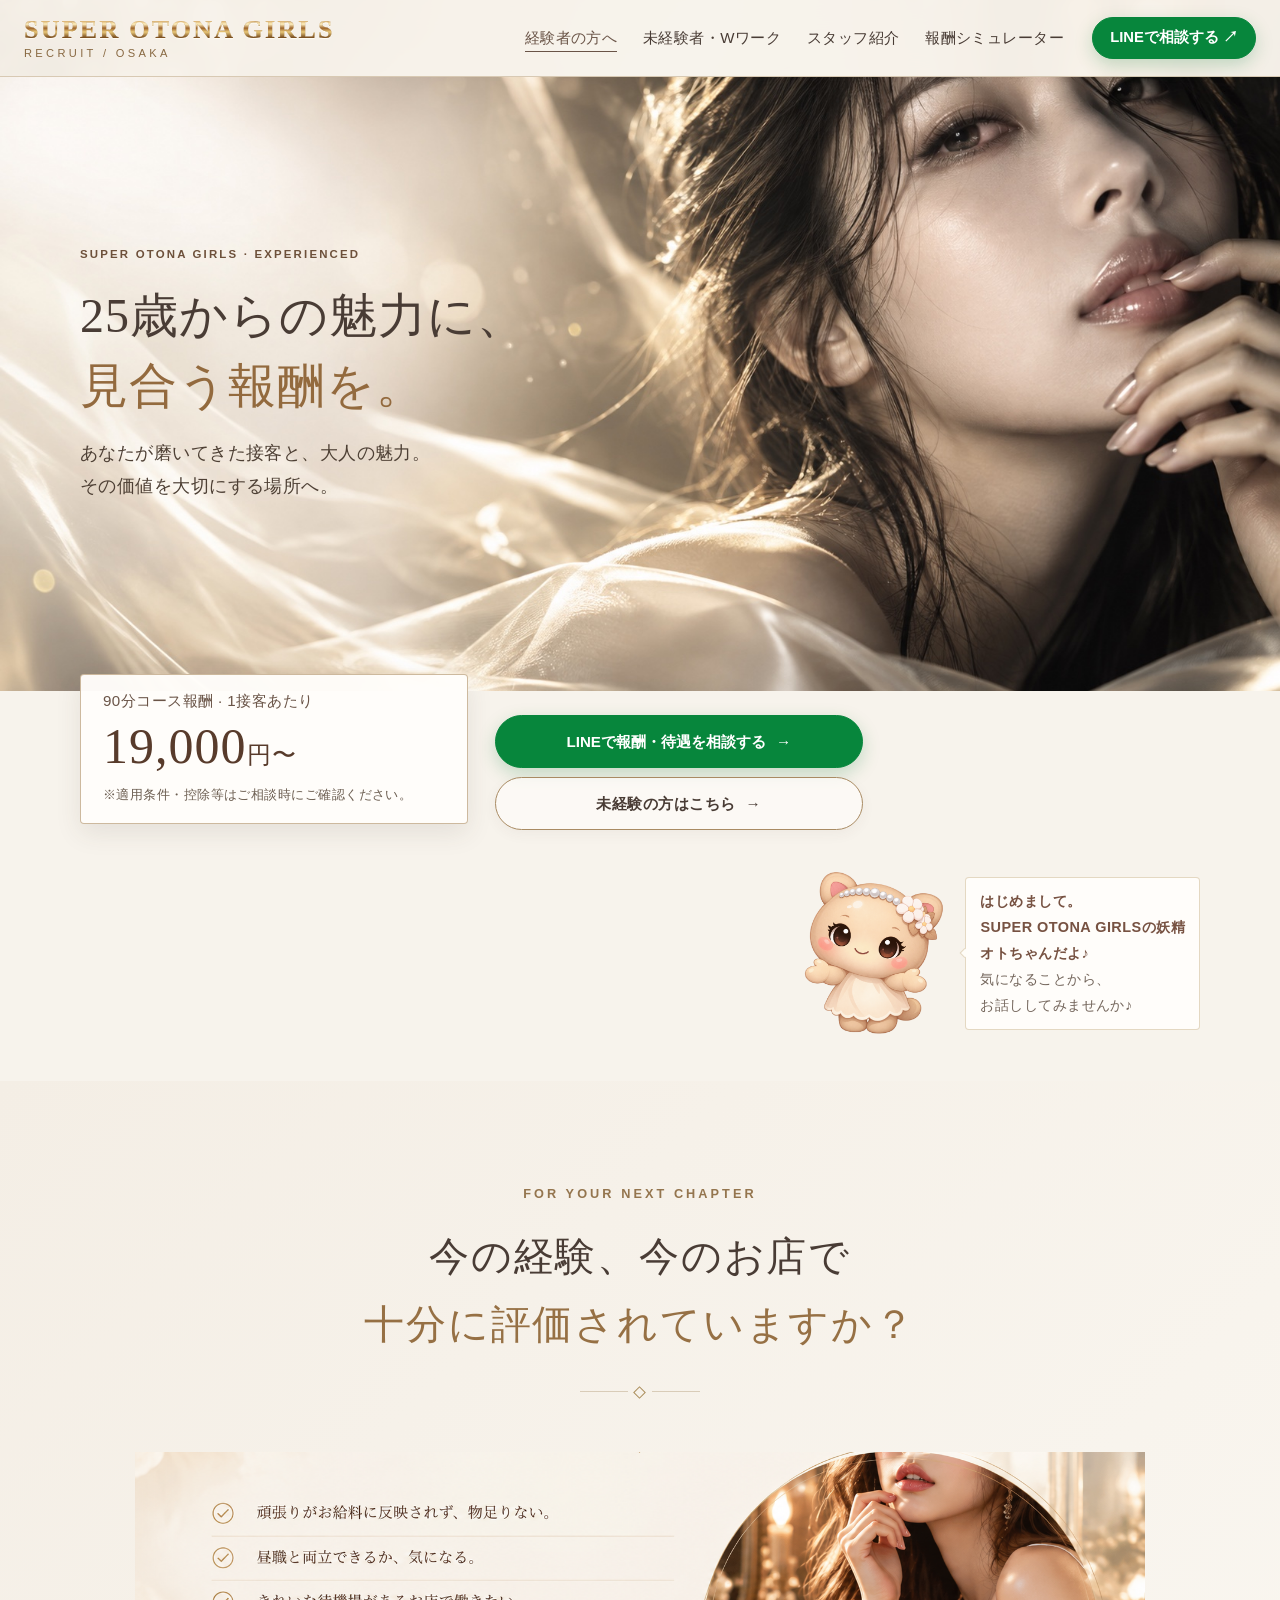
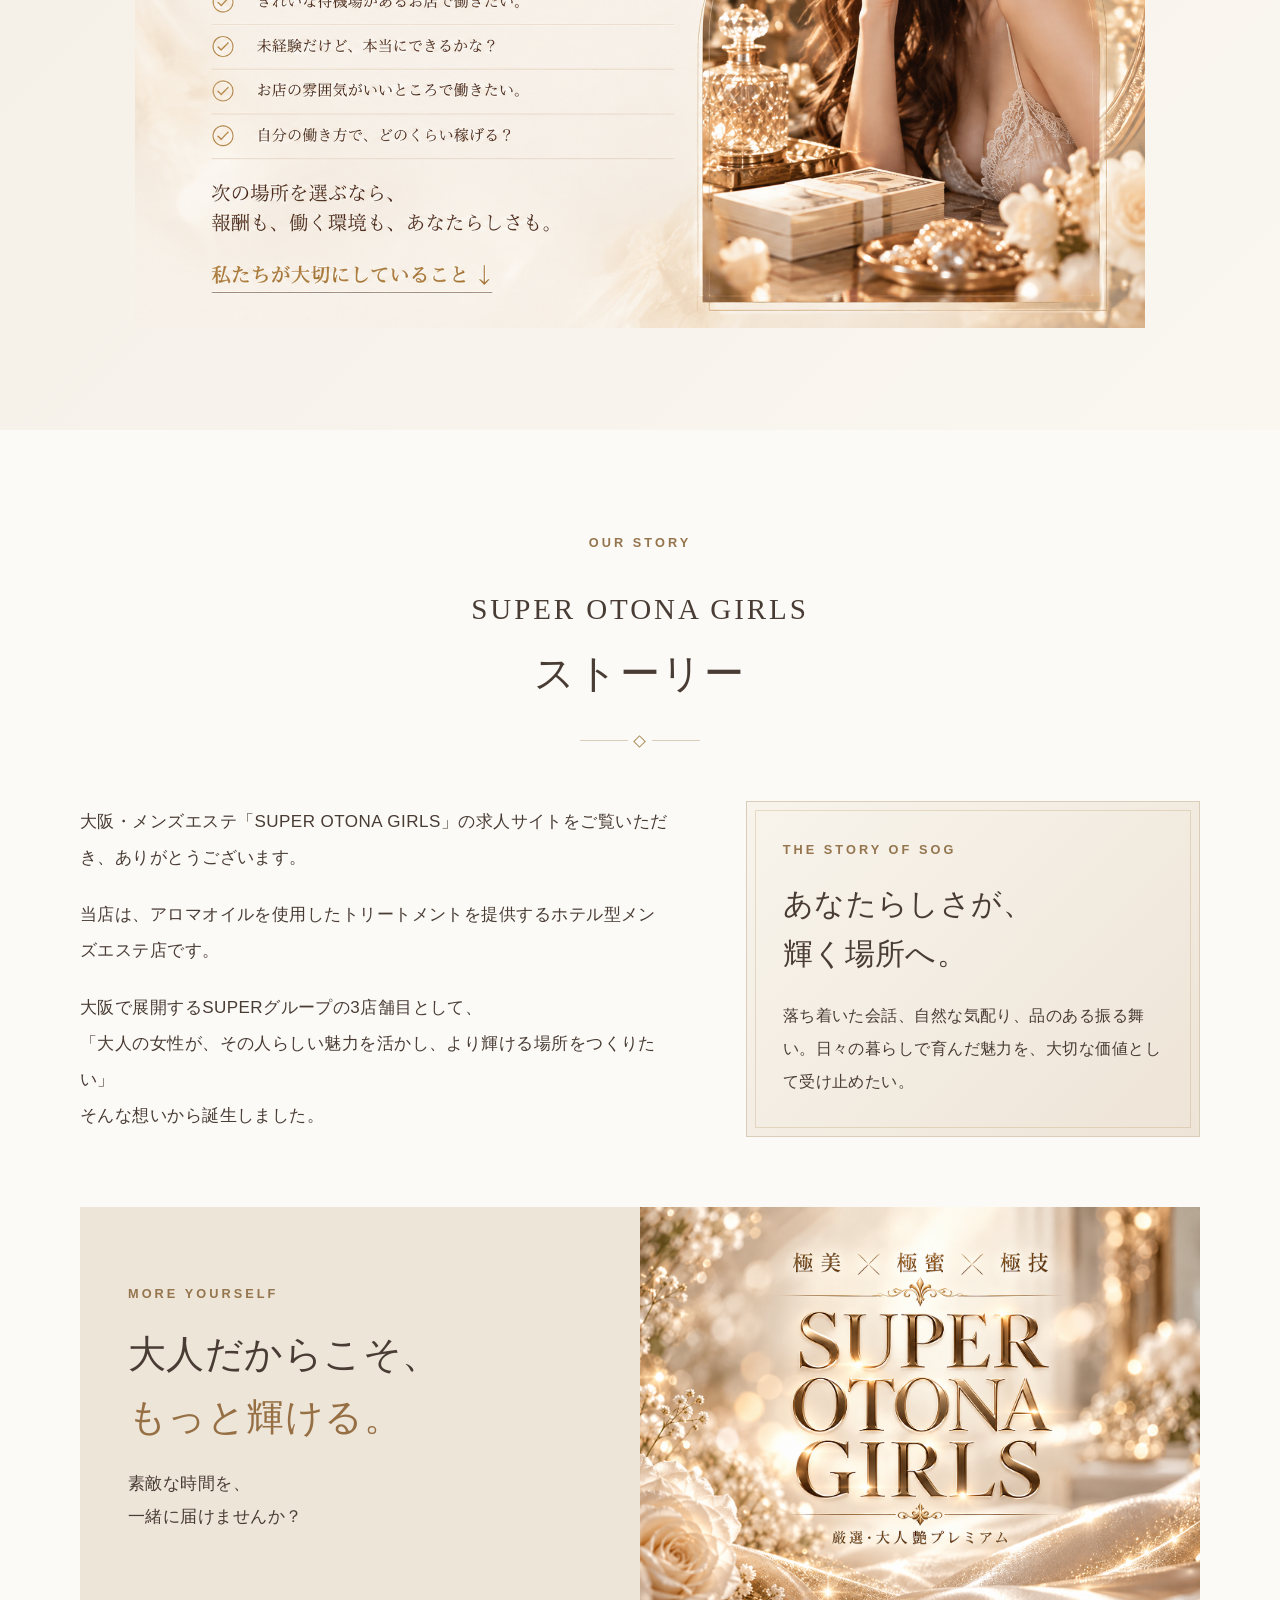
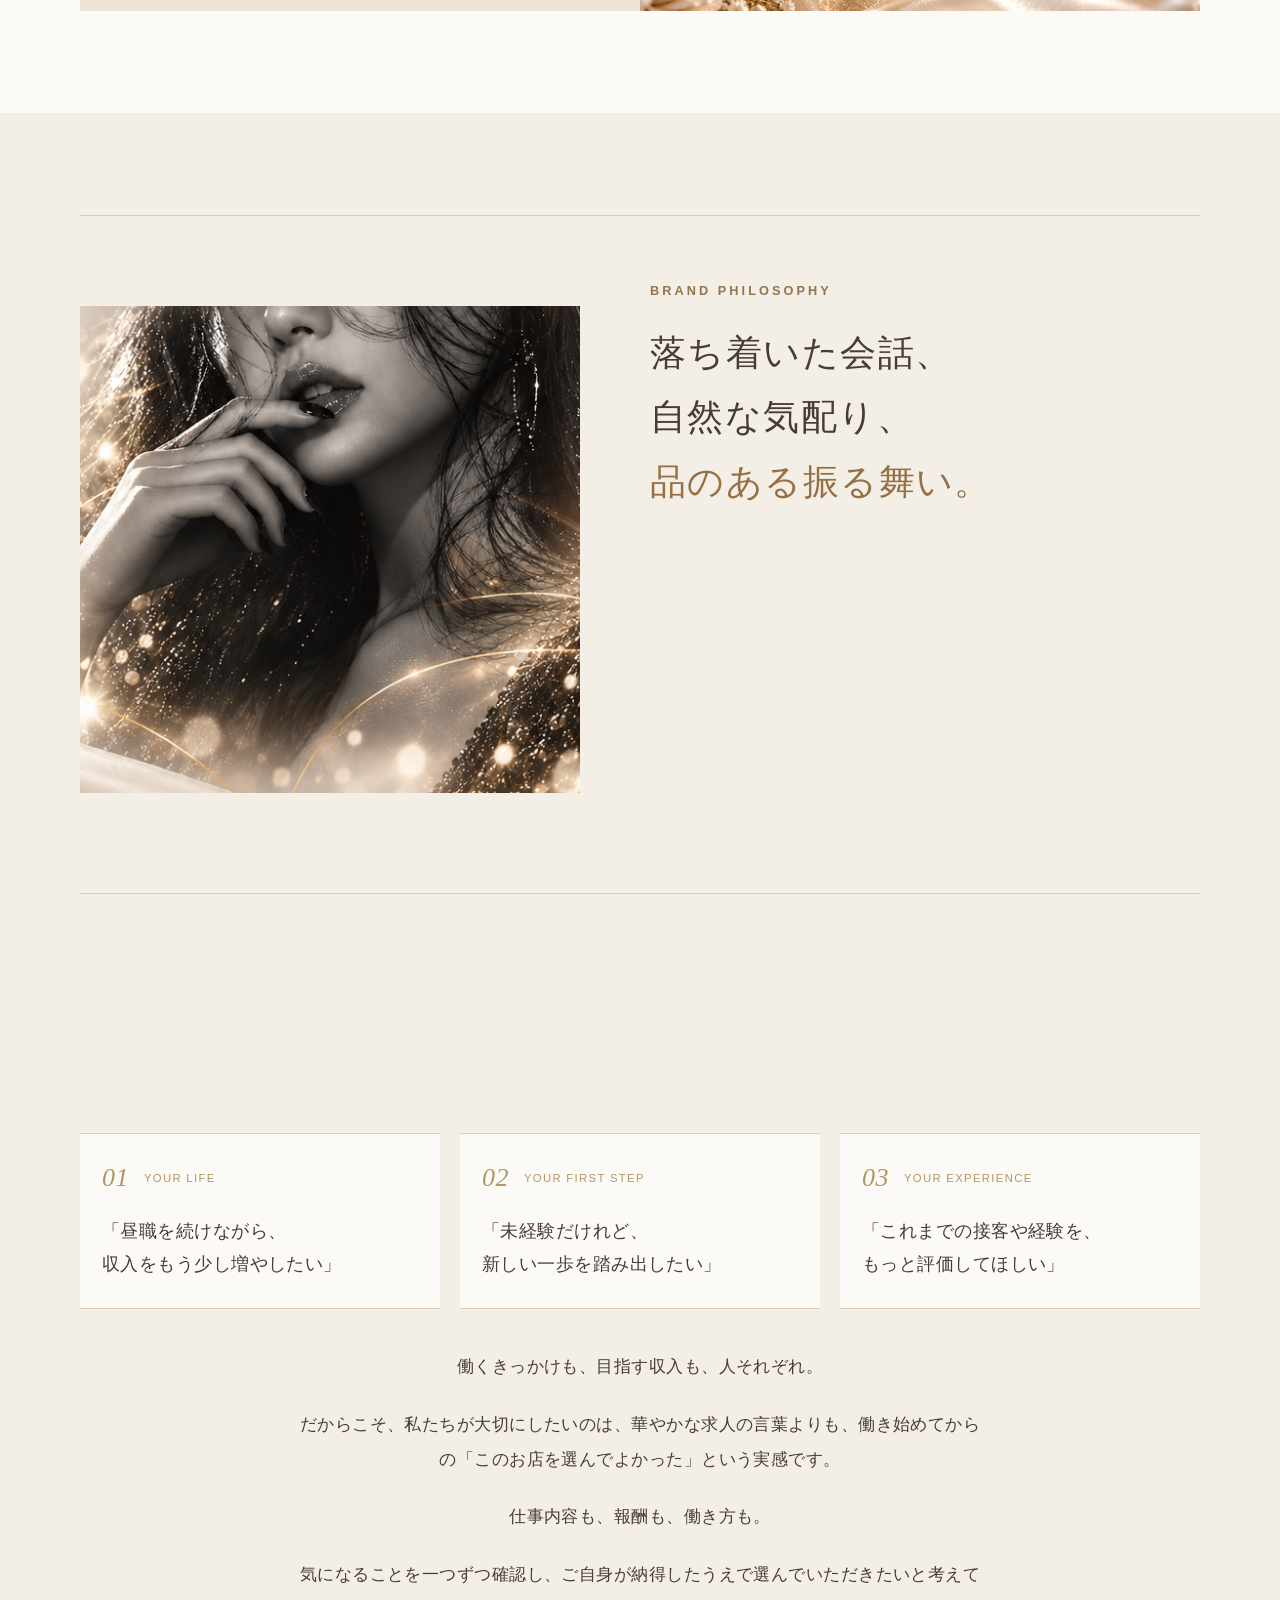
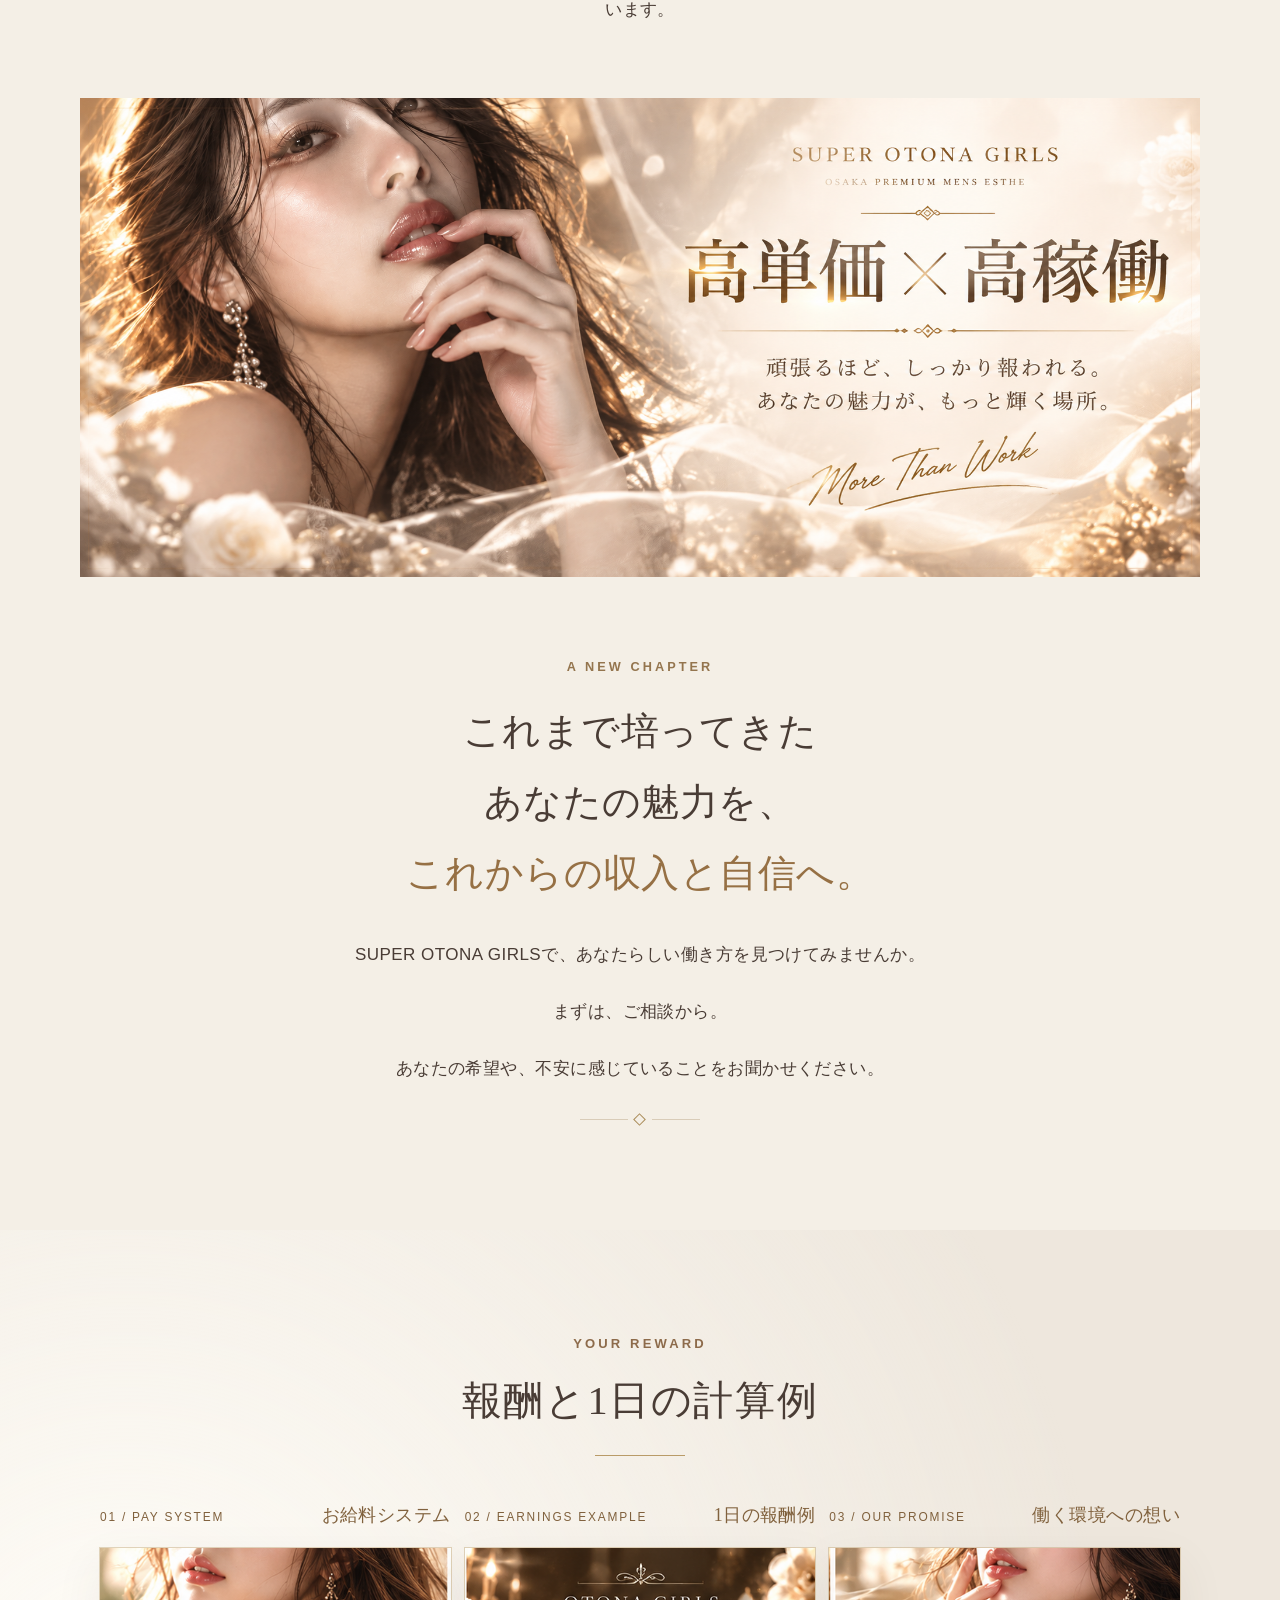
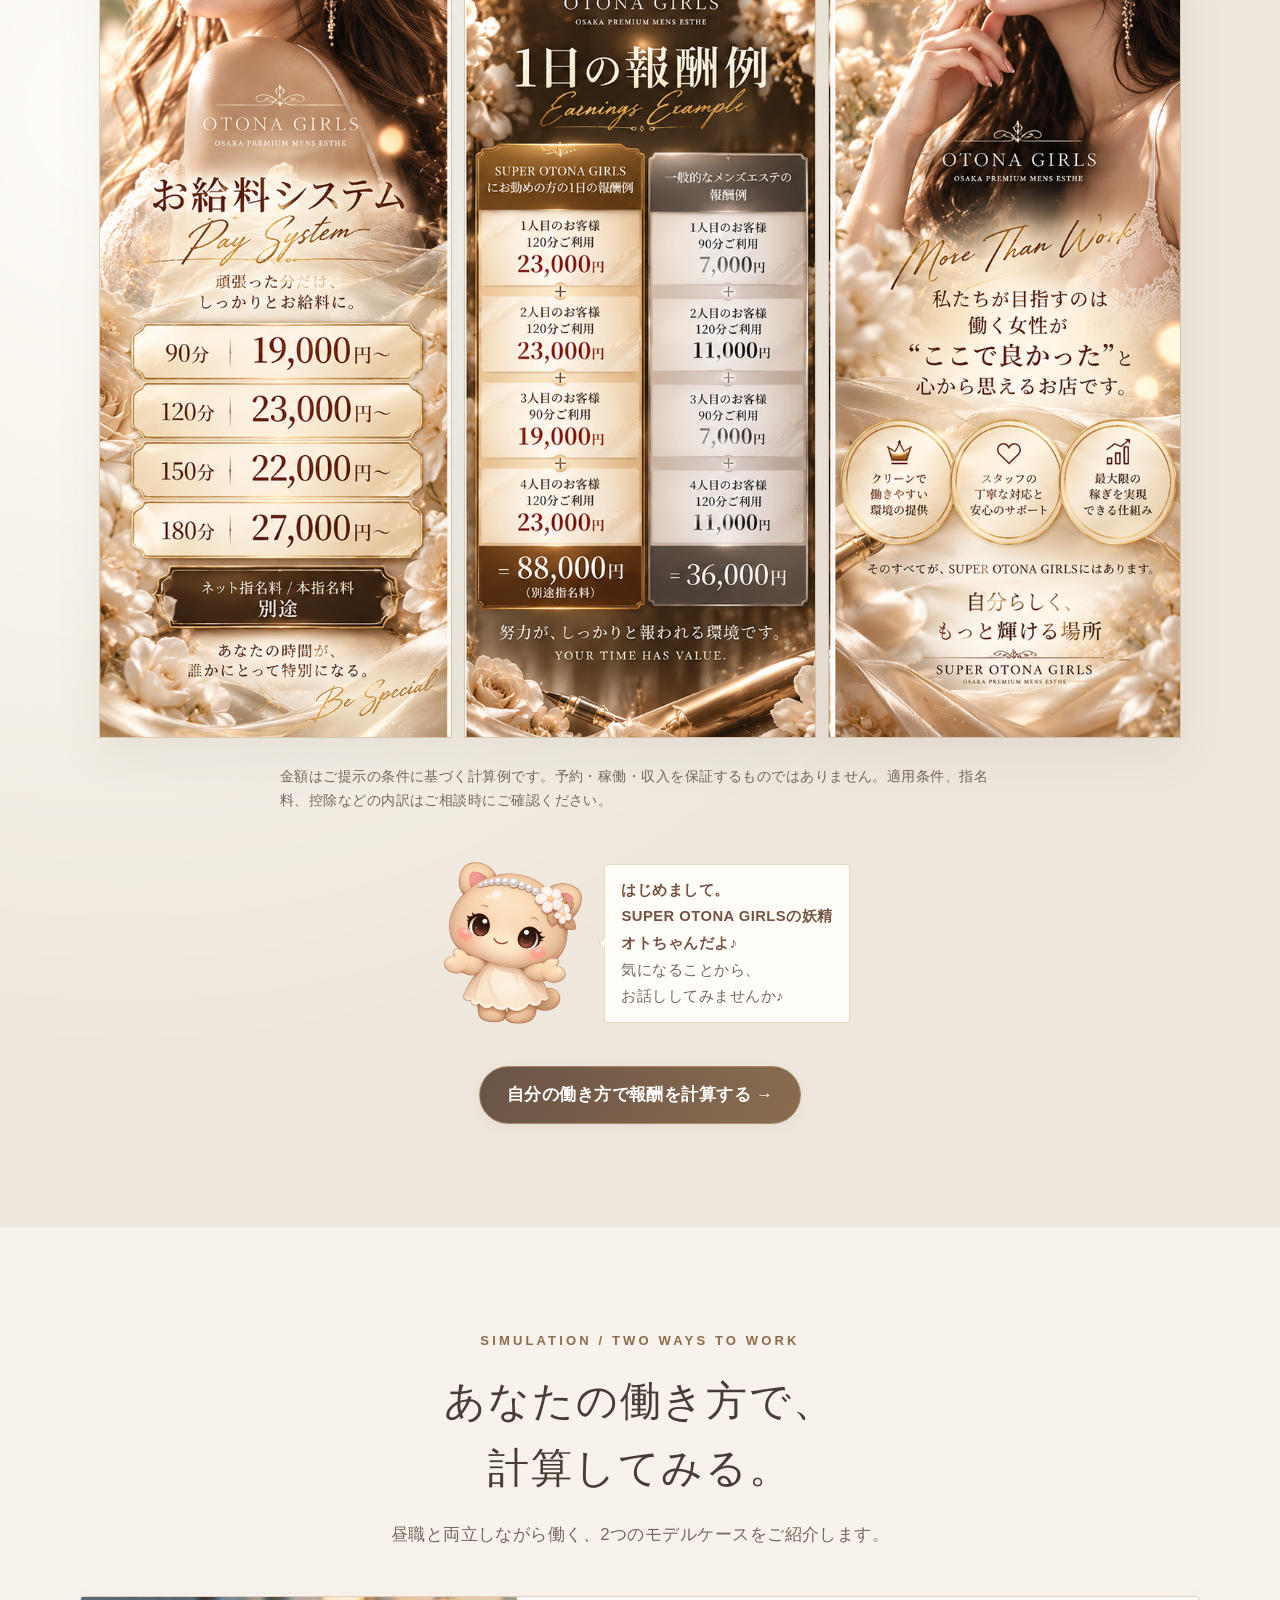
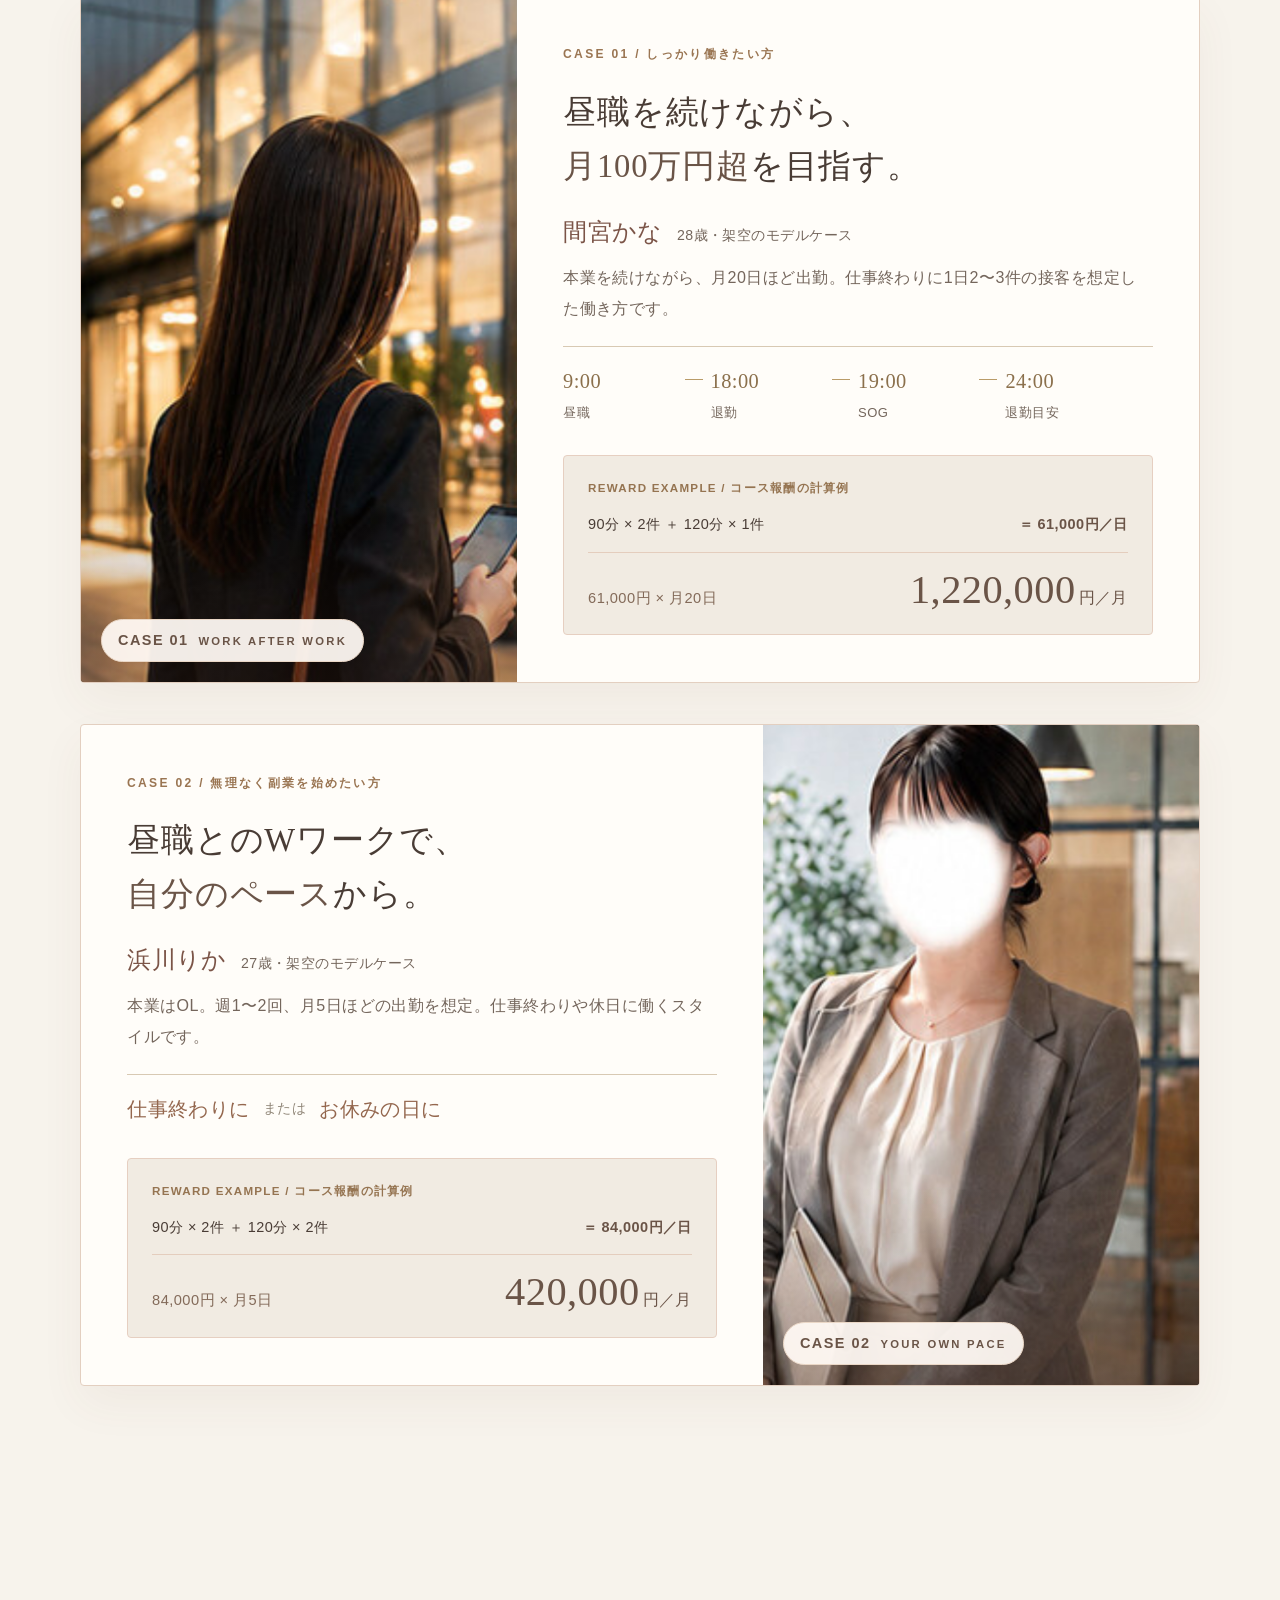
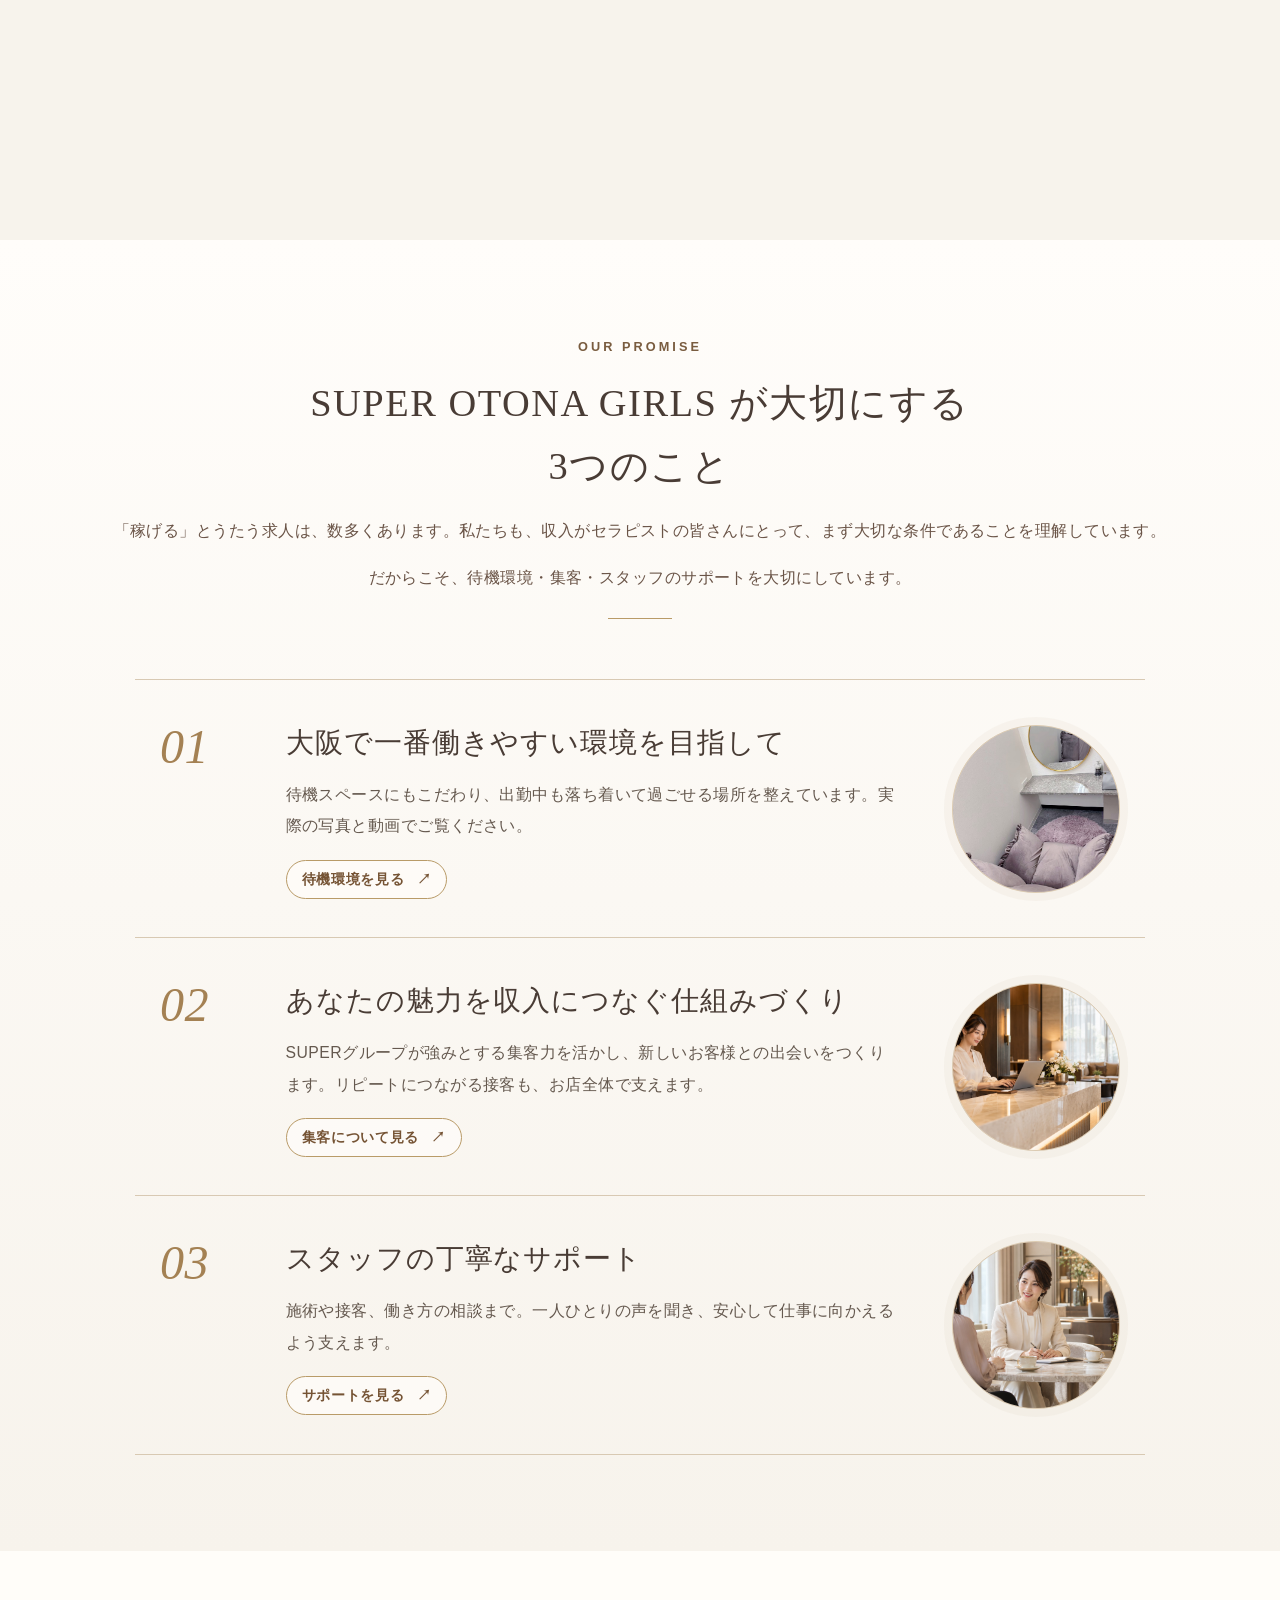
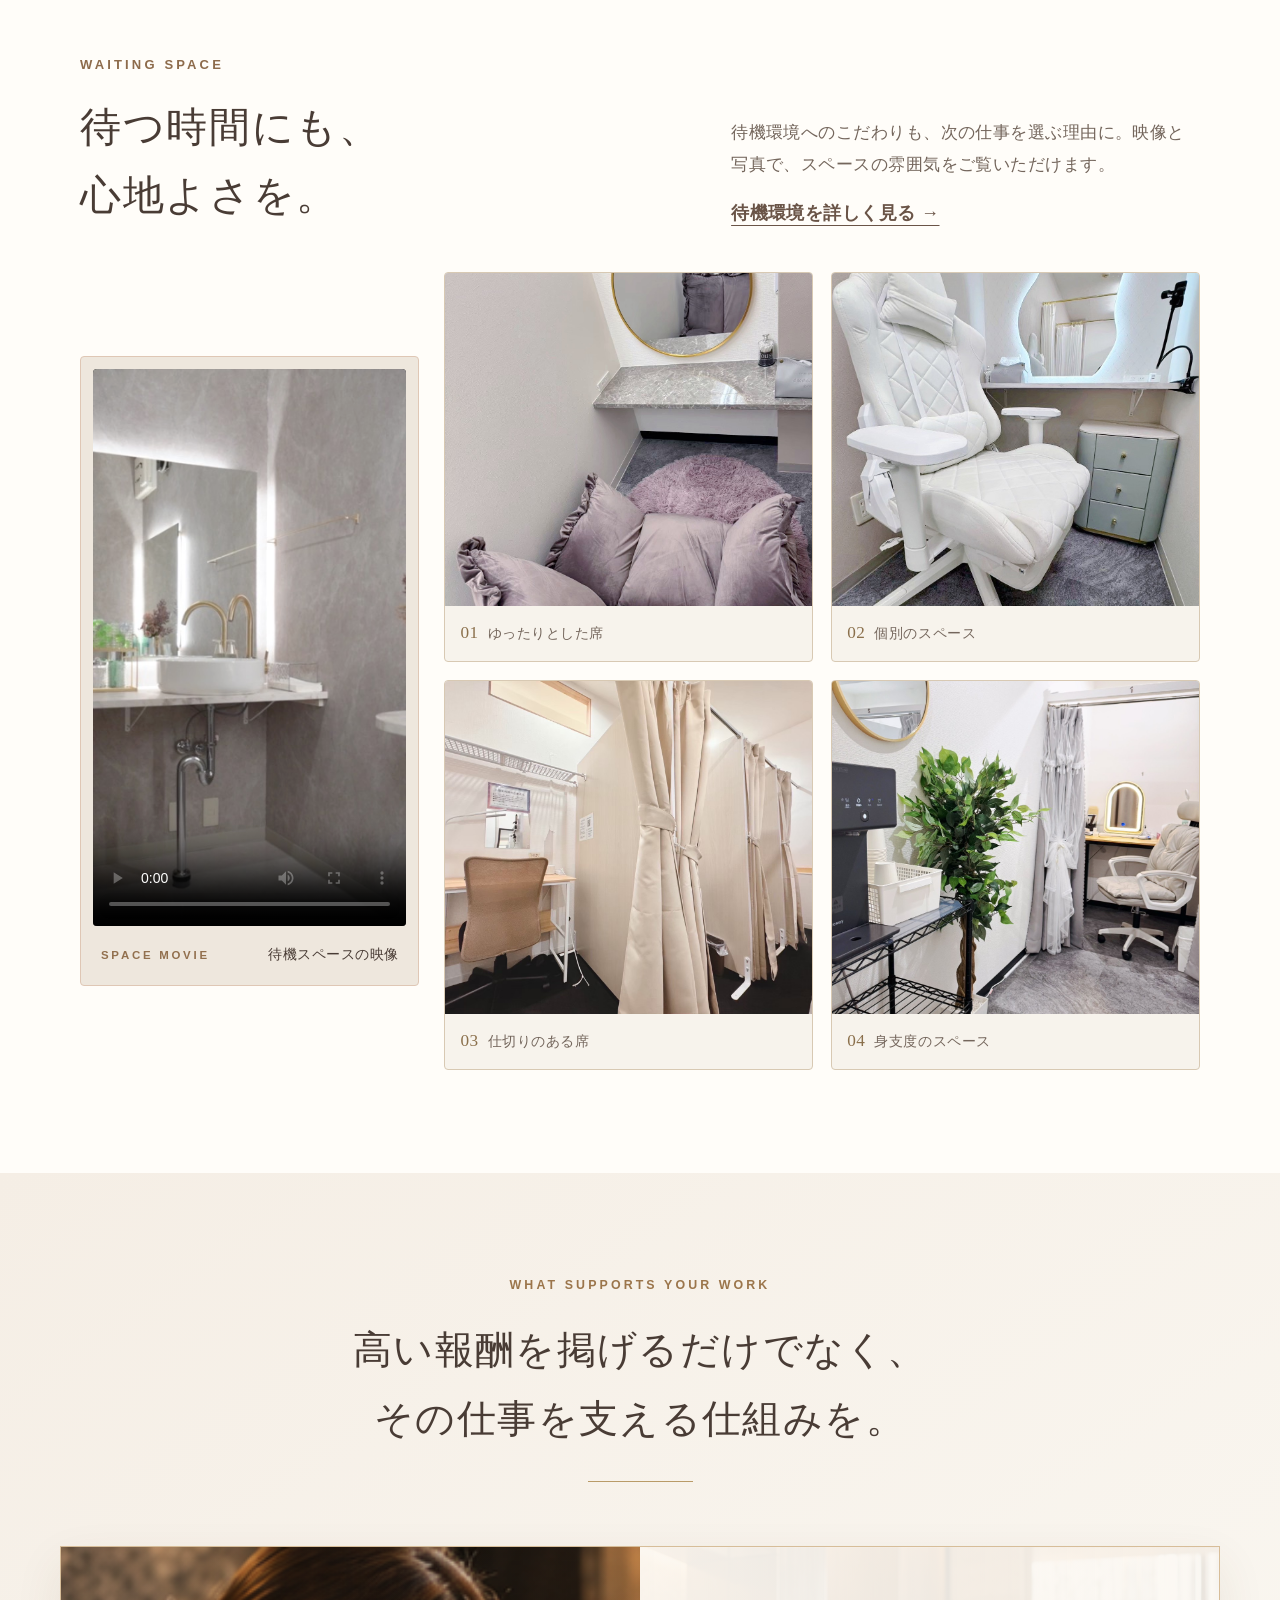
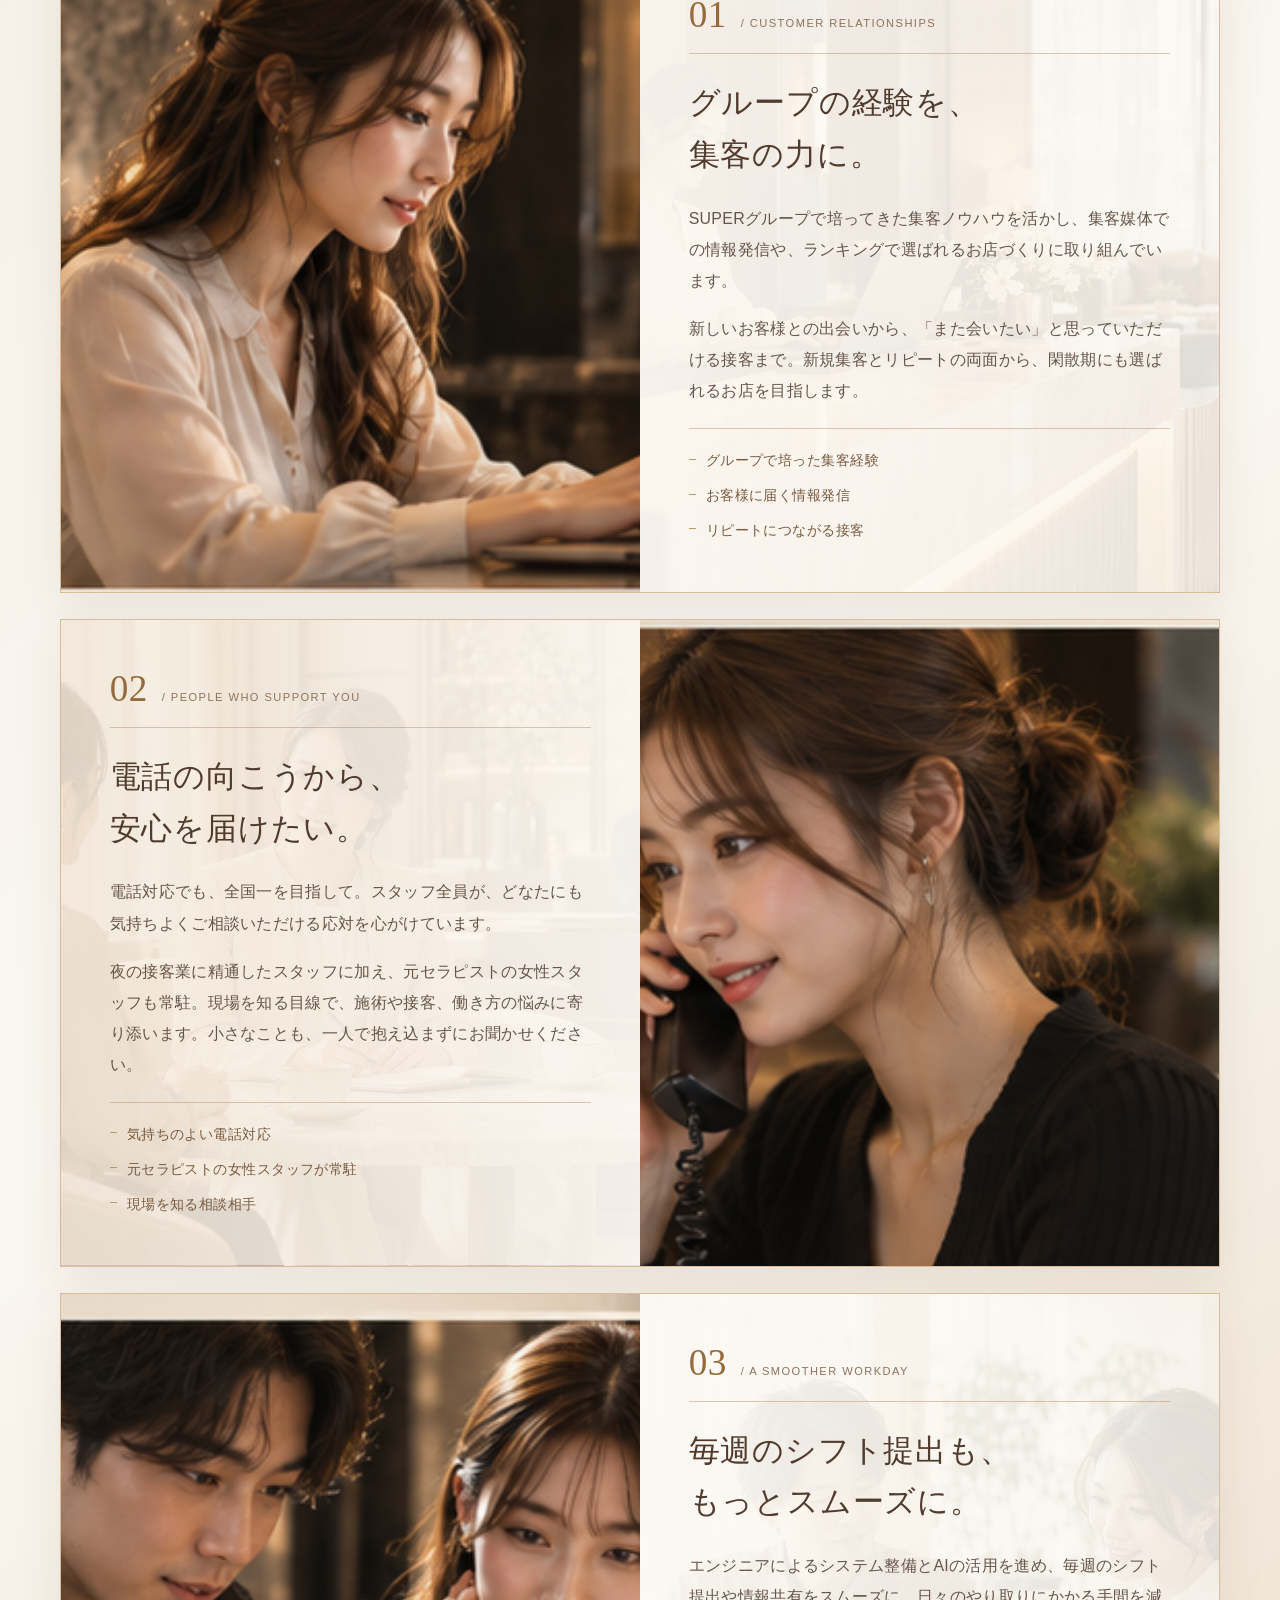
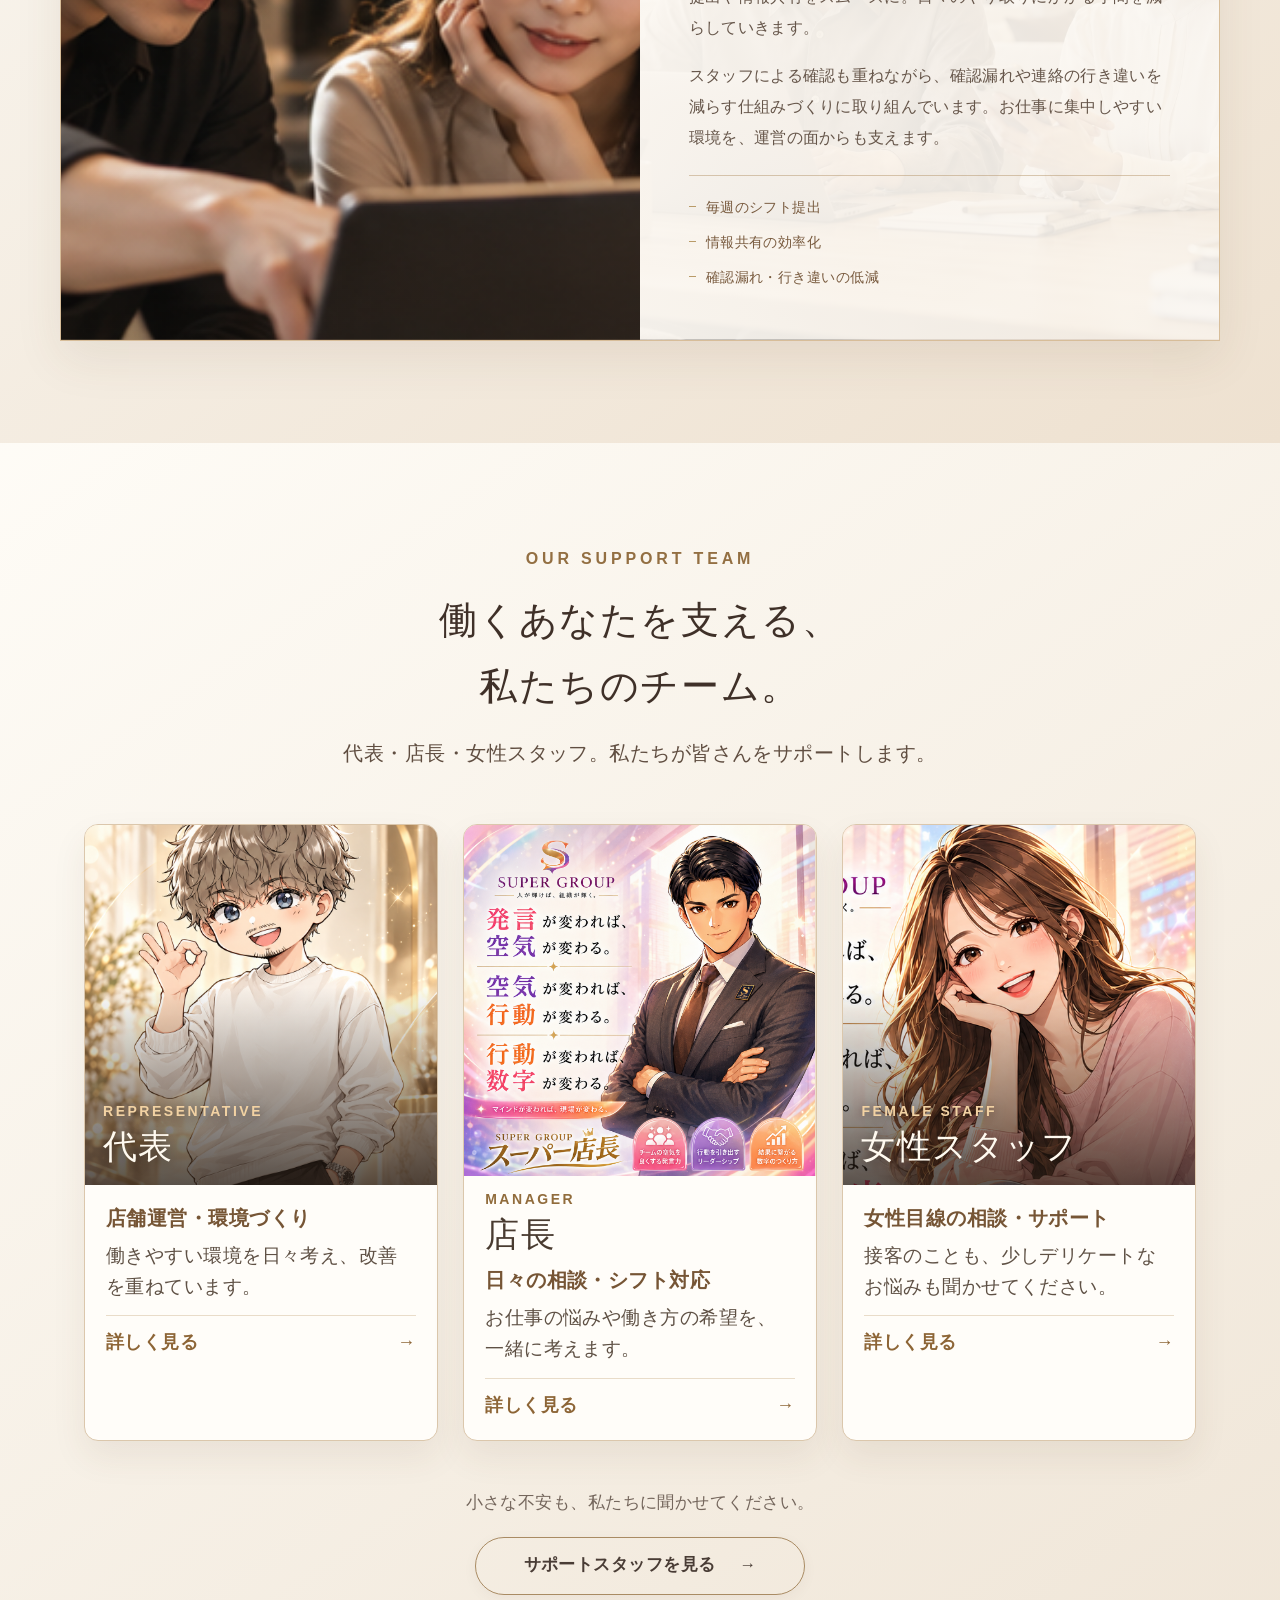
==== commit a76c3d13: "店長画像を正方形で全文表示" ====
--- a/index.html
+++ b/index.html
@@ -19,7 +19,7 @@
   <link rel="stylesheet" href="top-gold-wordmark.css?v=1">
   <link rel="stylesheet" href="mobile-menu.css?v=2">
   <link rel="stylesheet" href="line-cta.css?v=2">
-  <link rel="stylesheet" href="top-team.css?v=3">
+  <link rel="stylesheet" href="top-team.css?v=4">
   <link rel="stylesheet" href="body-type-plus-2.css?v=1">
   <script defer src="config.js"></script><script defer src="main.js?v=3"></script><script defer src="animations.js?v=2"></script><script defer src="petals.js?v=1"></script>
 </head>
@@ -275,10 +275,10 @@
           </article>
           <article class="e-team-card reveal" data-delay="1">
             <a class="e-team-card__link" href="staff.html#staff-manager-title">
-              <div class="e-team-card__visual">
+              <div class="e-team-card__visual e-team-card__visual--manager">
                 <div class="e-team-card__art e-team-card__art--manager" aria-hidden="true"></div>
-                <div class="e-team-card__role"><span>MANAGER</span><h3>店長</h3></div>
               </div>
+              <div class="e-team-card__role e-team-card__role--below"><span>MANAGER</span><h3>店長</h3></div>
               <div class="e-team-card__body"><strong>日々の相談・シフト対応</strong><p>お仕事の悩みや働き方の希望を、一緒に考えます。</p><span class="e-team-card__more">詳しく見る <span aria-hidden="true">→</span></span></div>
             </a>
           </article>
--- a/top-team.css
+++ b/top-team.css
@@ -91,6 +91,13 @@
   pointer-events: none;
 }
 
+body[data-page="experienced"] .e-team-card__visual--manager {
+  height: auto;
+  aspect-ratio: 1;
+}
+
+body[data-page="experienced"] .e-team-card__visual--manager::after { content: none; }
+
 body[data-page="experienced"] .e-team-card__art {
   position: absolute;
   inset: 0;
@@ -99,6 +106,7 @@
 }
 
 body[data-page="experienced"] .e-team-card:hover .e-team-card__art { transform: scale(1.035); }
+body[data-page="experienced"] .e-team-card:hover .e-team-card__art--manager { transform: none; }
 
 body[data-page="experienced"] .e-team-card__art--representative {
   background-image: url("representative-provided.png");
@@ -108,8 +116,8 @@
 
 body[data-page="experienced"] .e-team-card__art--manager {
   background-image: url("manager-provided.png");
-  background-size: 200% auto;
-  background-position: right 38%;
+  background-size: contain;
+  background-position: center;
 }
 
 body[data-page="experienced"] .e-team-card__art--female {
@@ -139,6 +147,17 @@
   font: 500 clamp(1.65rem, 2.7vw, 2.15rem)/1.35 var(--font-serif);
   letter-spacing: .04em;
 }
+
+body[data-page="experienced"] .e-team-card__role--below {
+  position: static;
+  padding: 13px 21px 0;
+  color: #765535;
+  text-shadow: none;
+}
+
+body[data-page="experienced"] .e-team-card__role--below > span { color: #916c3c; }
+body[data-page="experienced"] .e-team-card__role--below h3 { color: #493b30; }
+body[data-page="experienced"] .e-team-card__role--below + .e-team-card__body { padding-top: 7px; }
 
 body[data-page="experienced"] .e-team-card__body {
   display: flex;
@@ -200,7 +219,7 @@
 @media (max-width: 799px) {
   body[data-page="experienced"] .e-team__grid { margin-inline: -8px; padding-inline: 8px; }
   body[data-page="experienced"] .e-team__heading p { font-size: 1.0625rem; }
-  body[data-page="experienced"] .e-team-card__visual { height: 310px; }
+  body[data-page="experienced"] .e-team-card__visual:not(.e-team-card__visual--manager) { height: 310px; }
   body[data-page="experienced"] .e-team__cta { width: 100%; }
 }
 
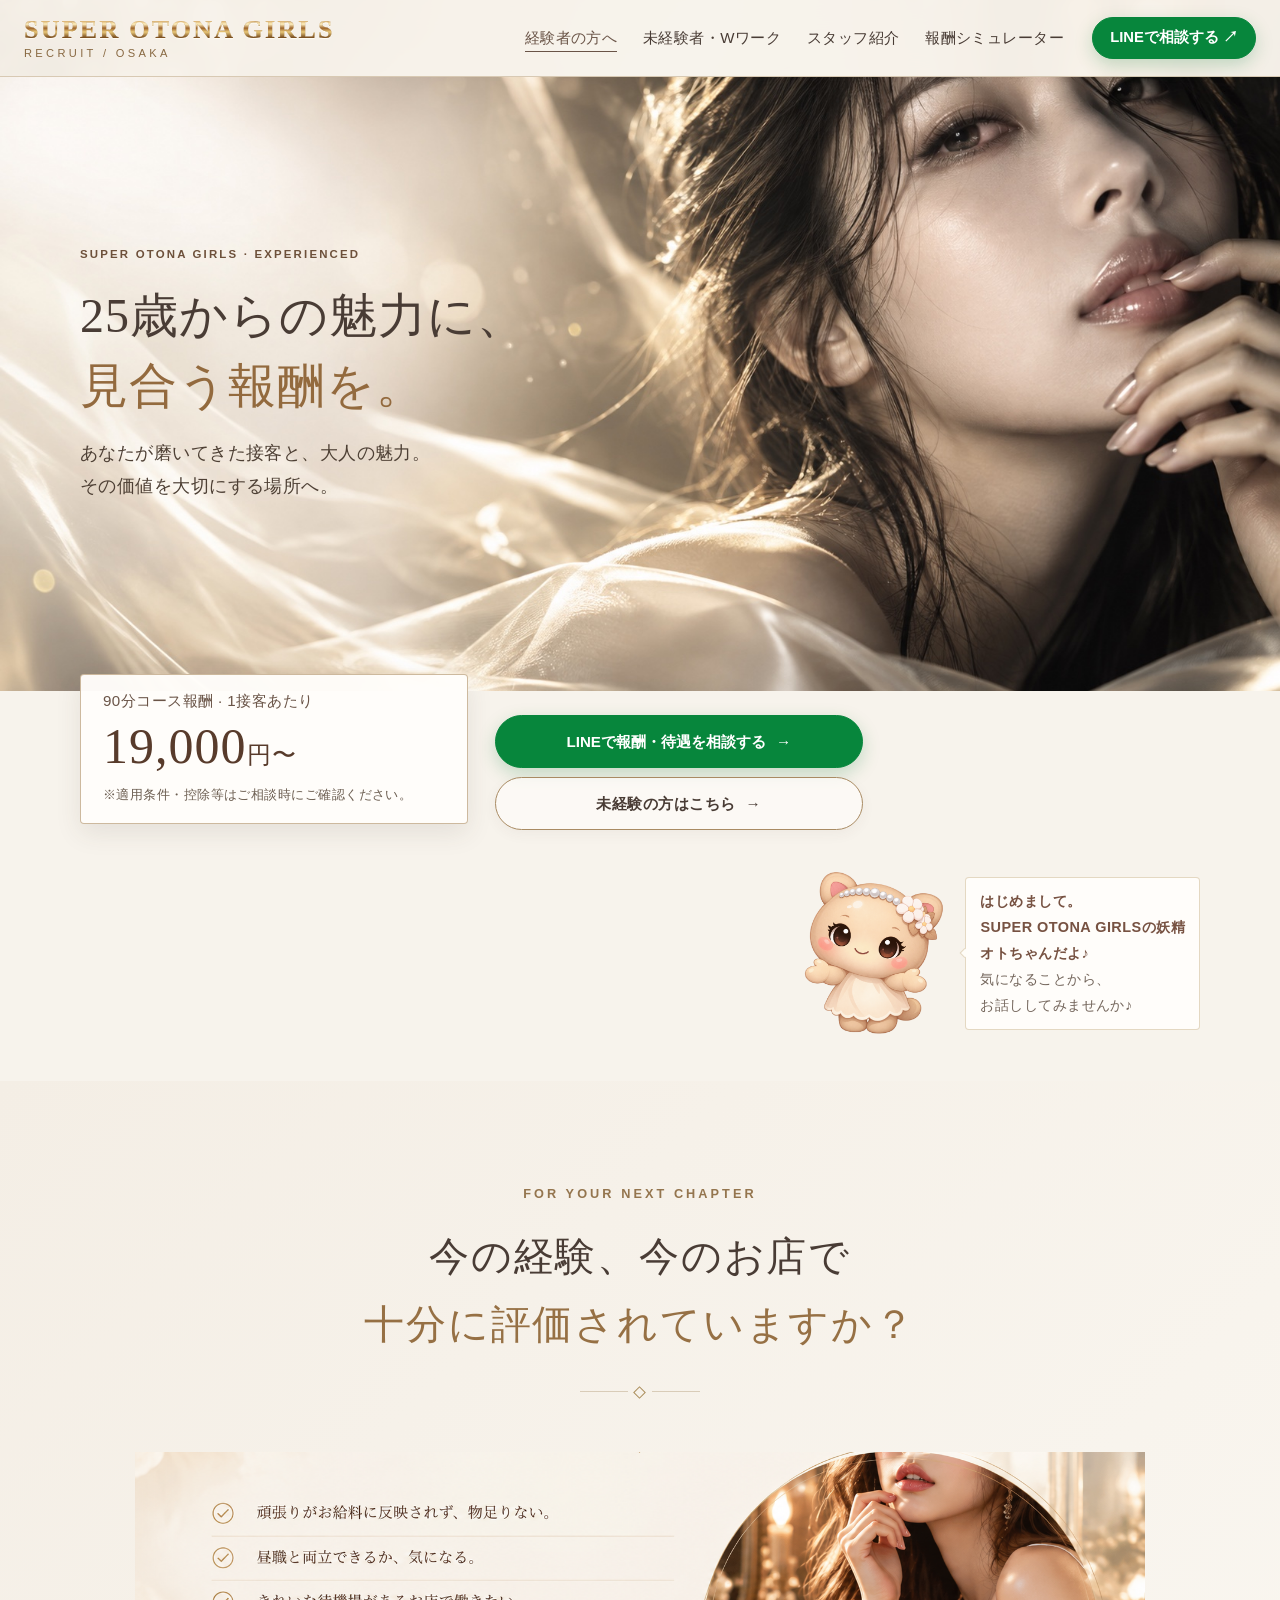
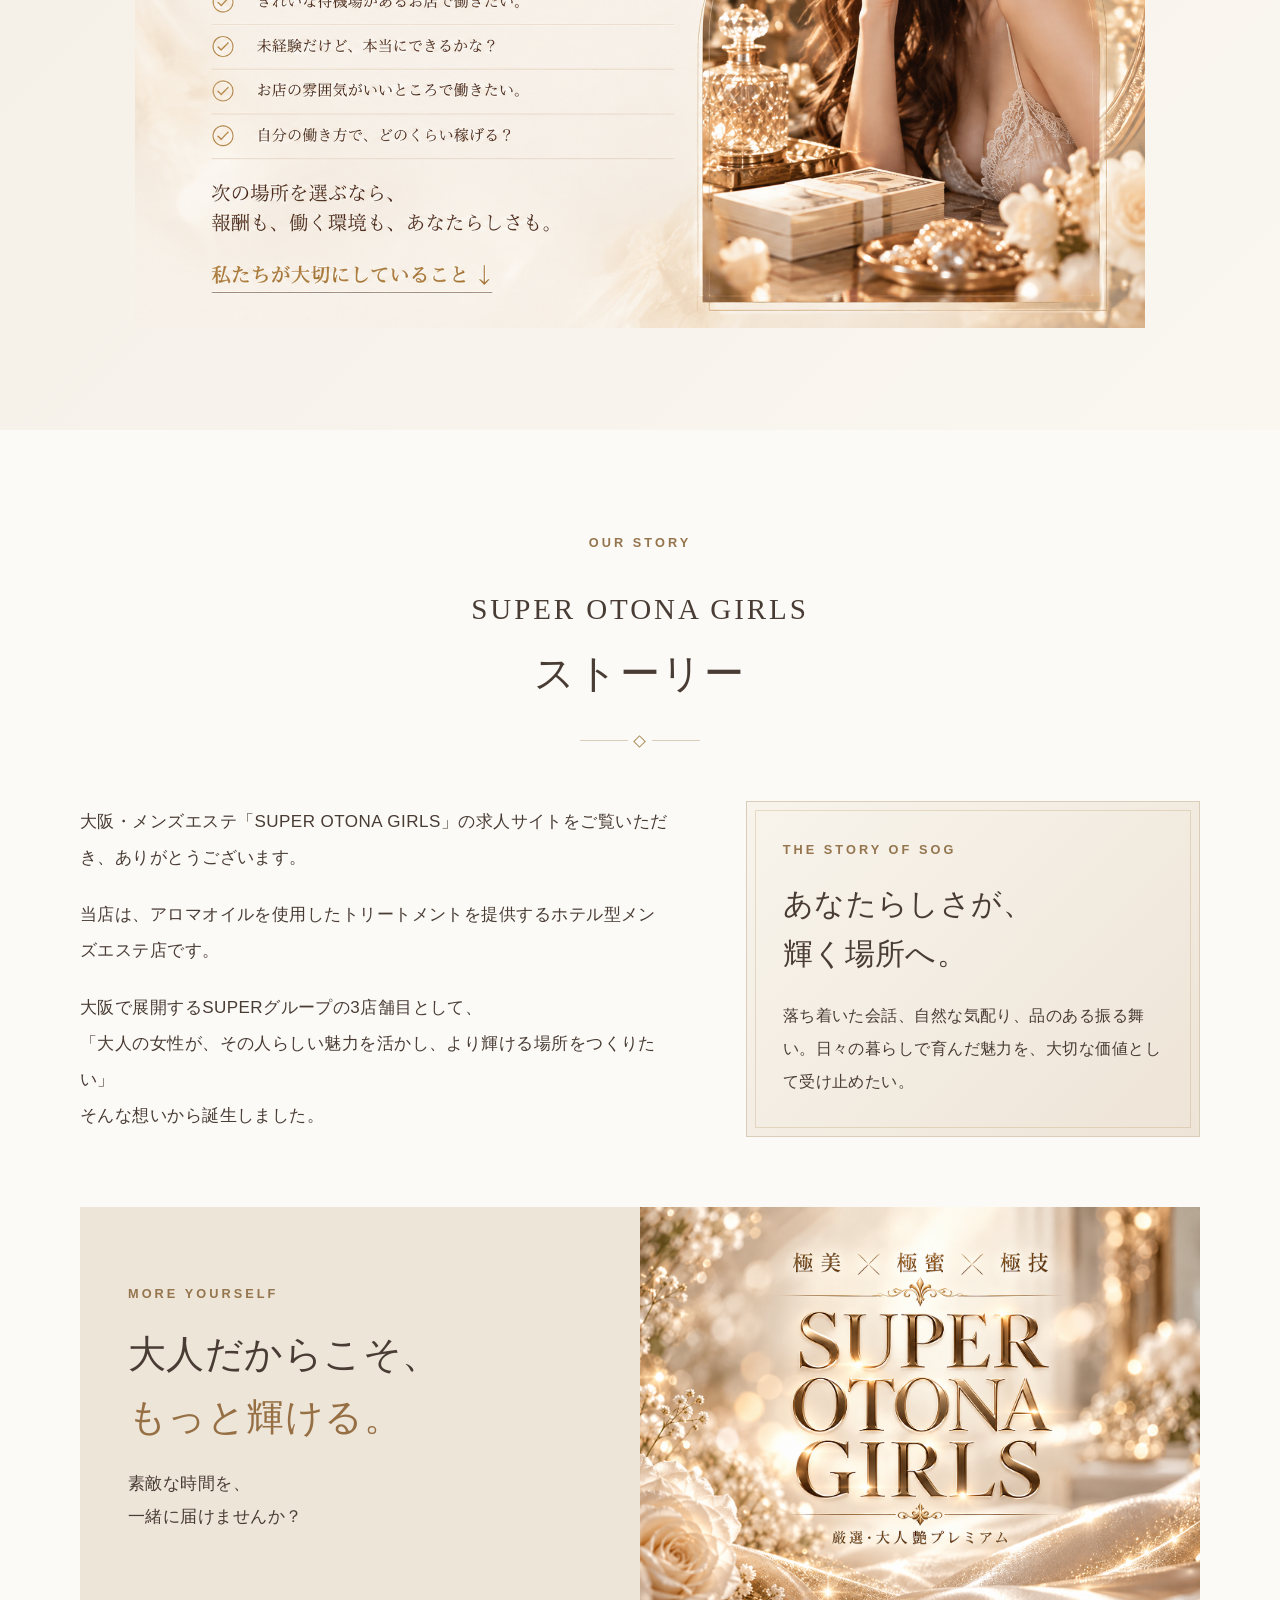
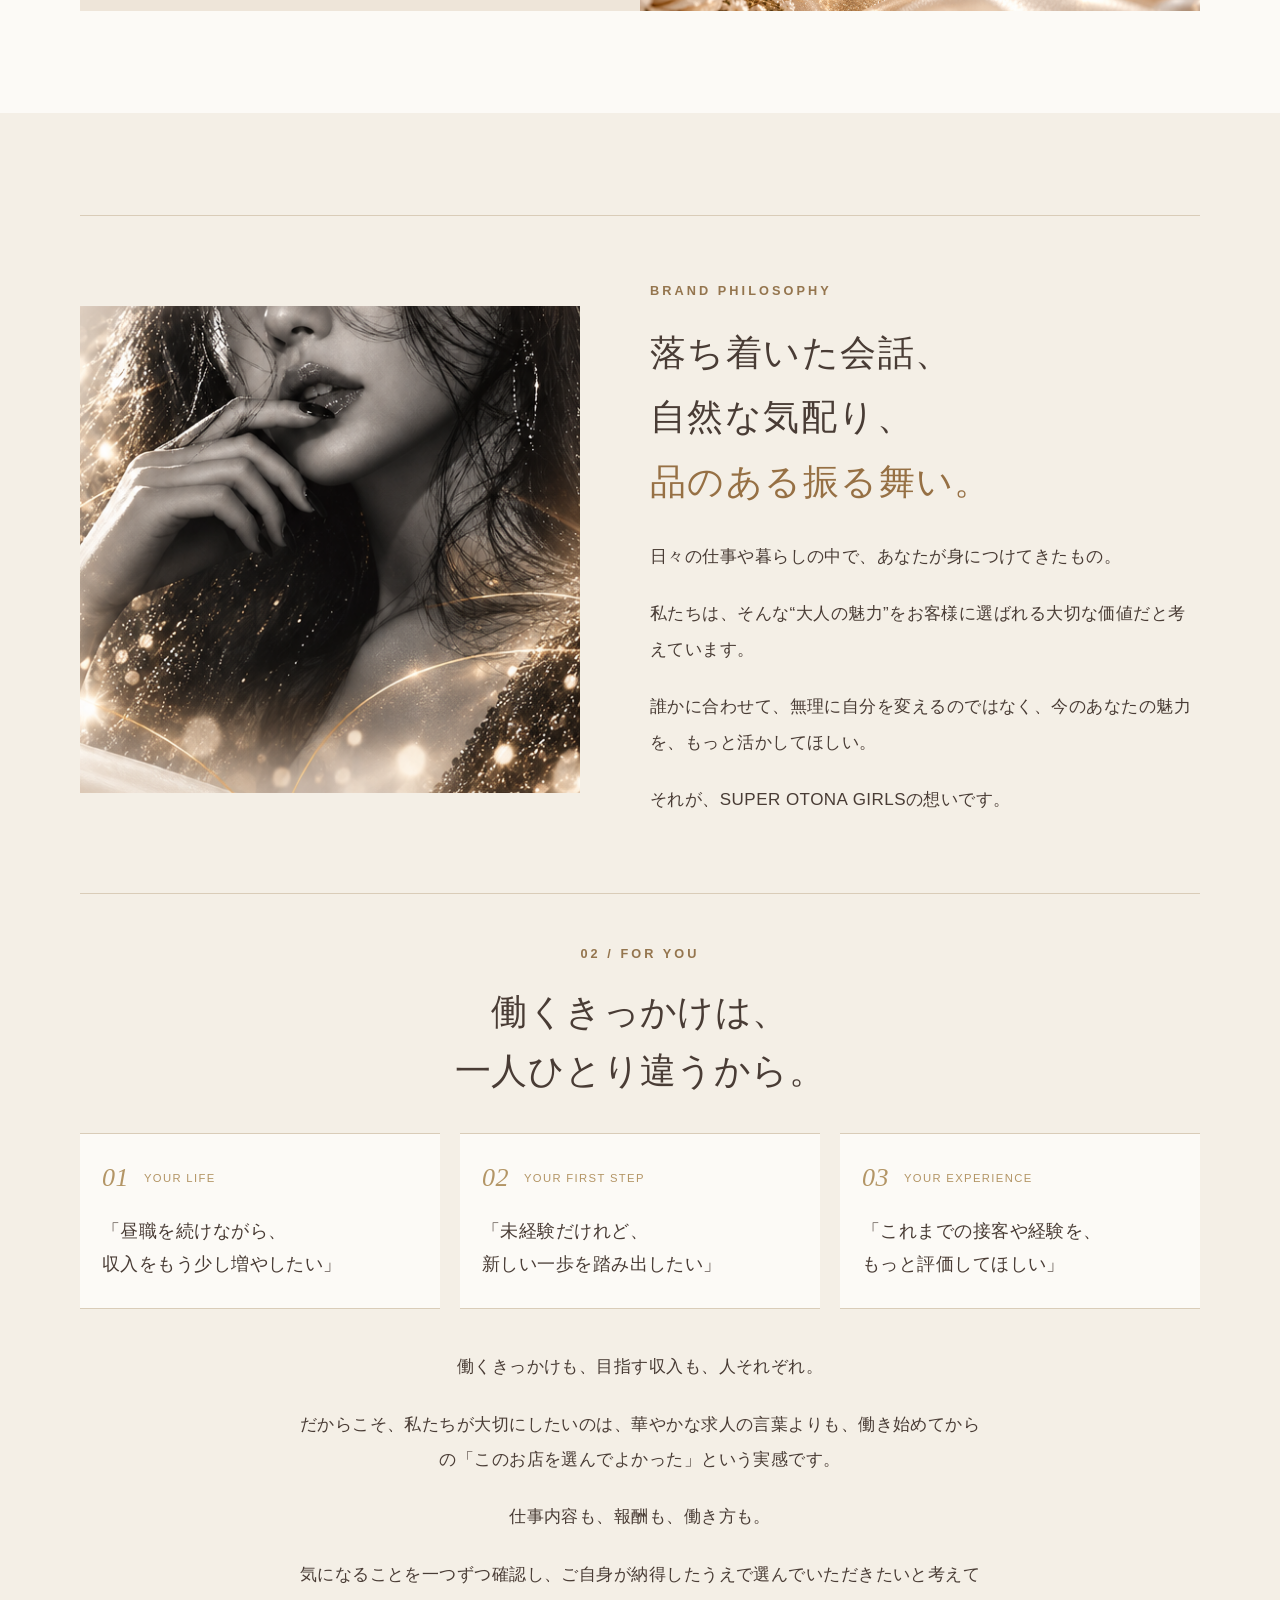
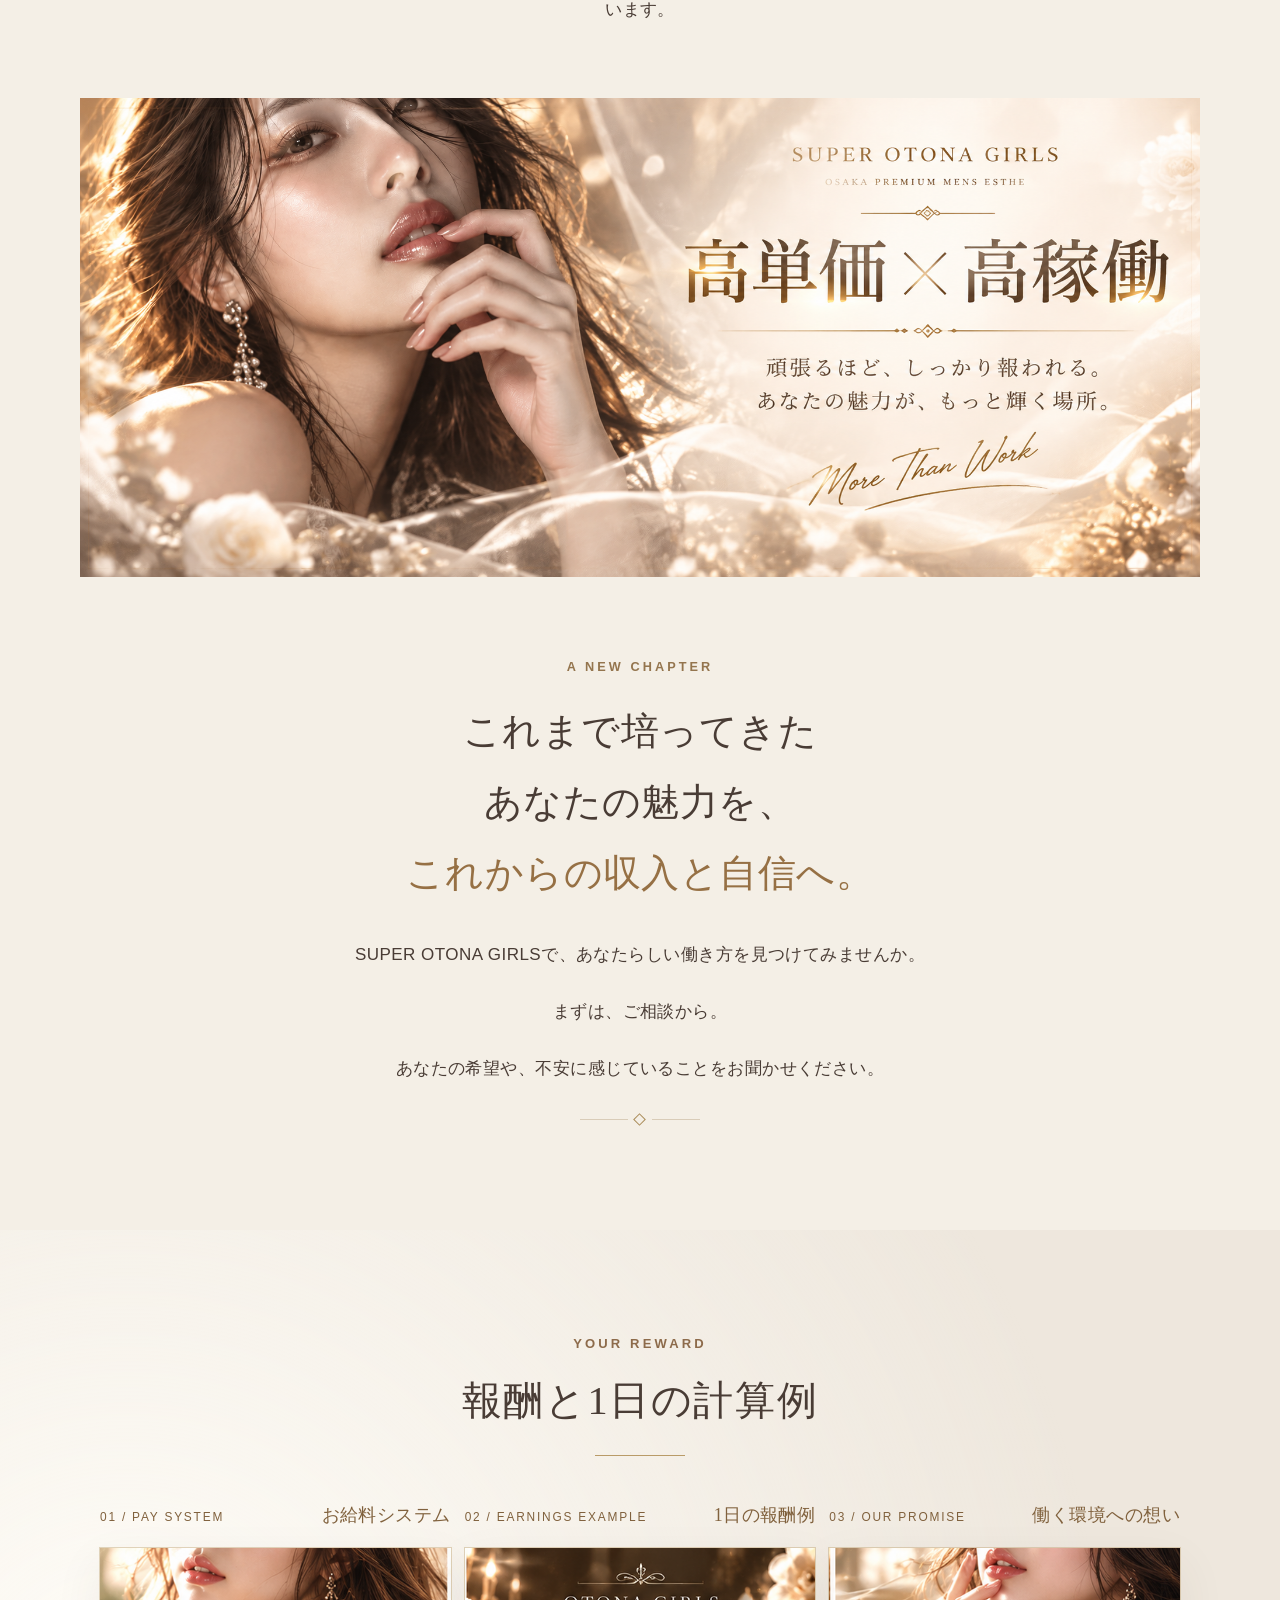
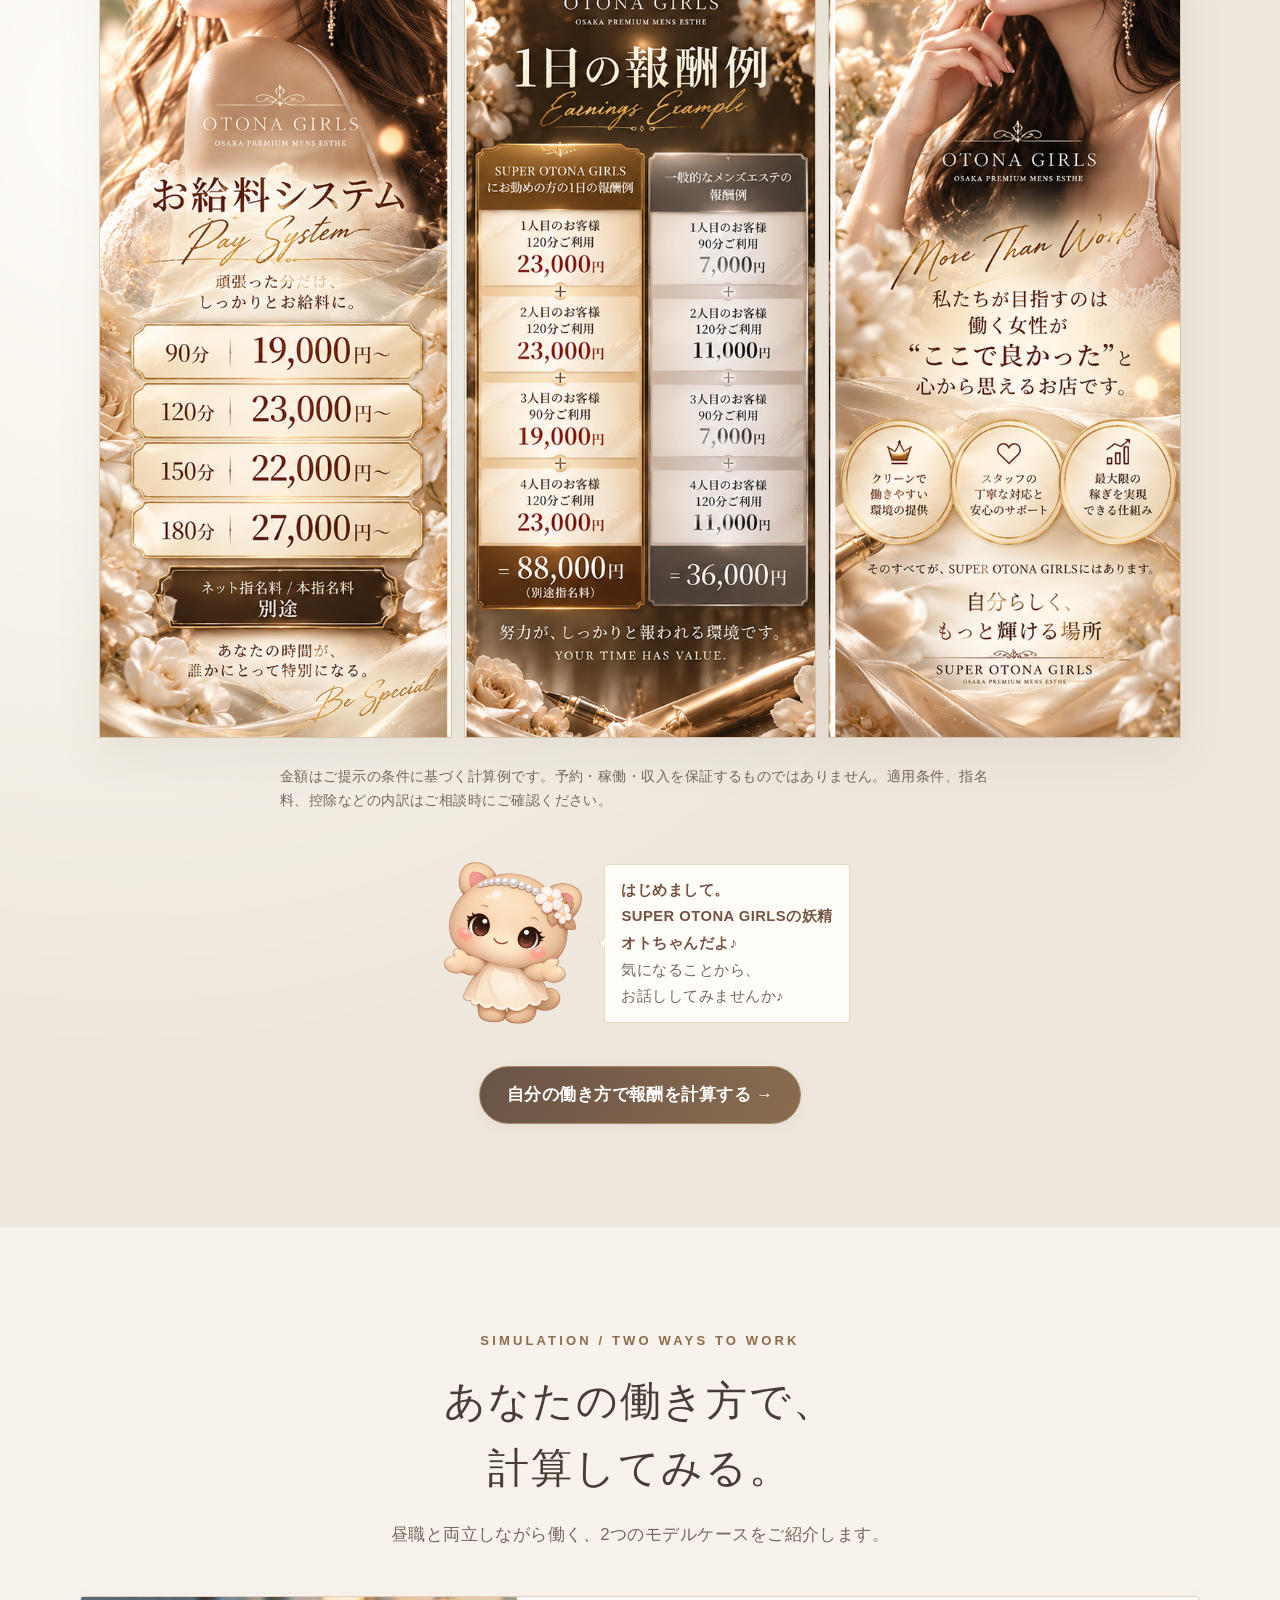
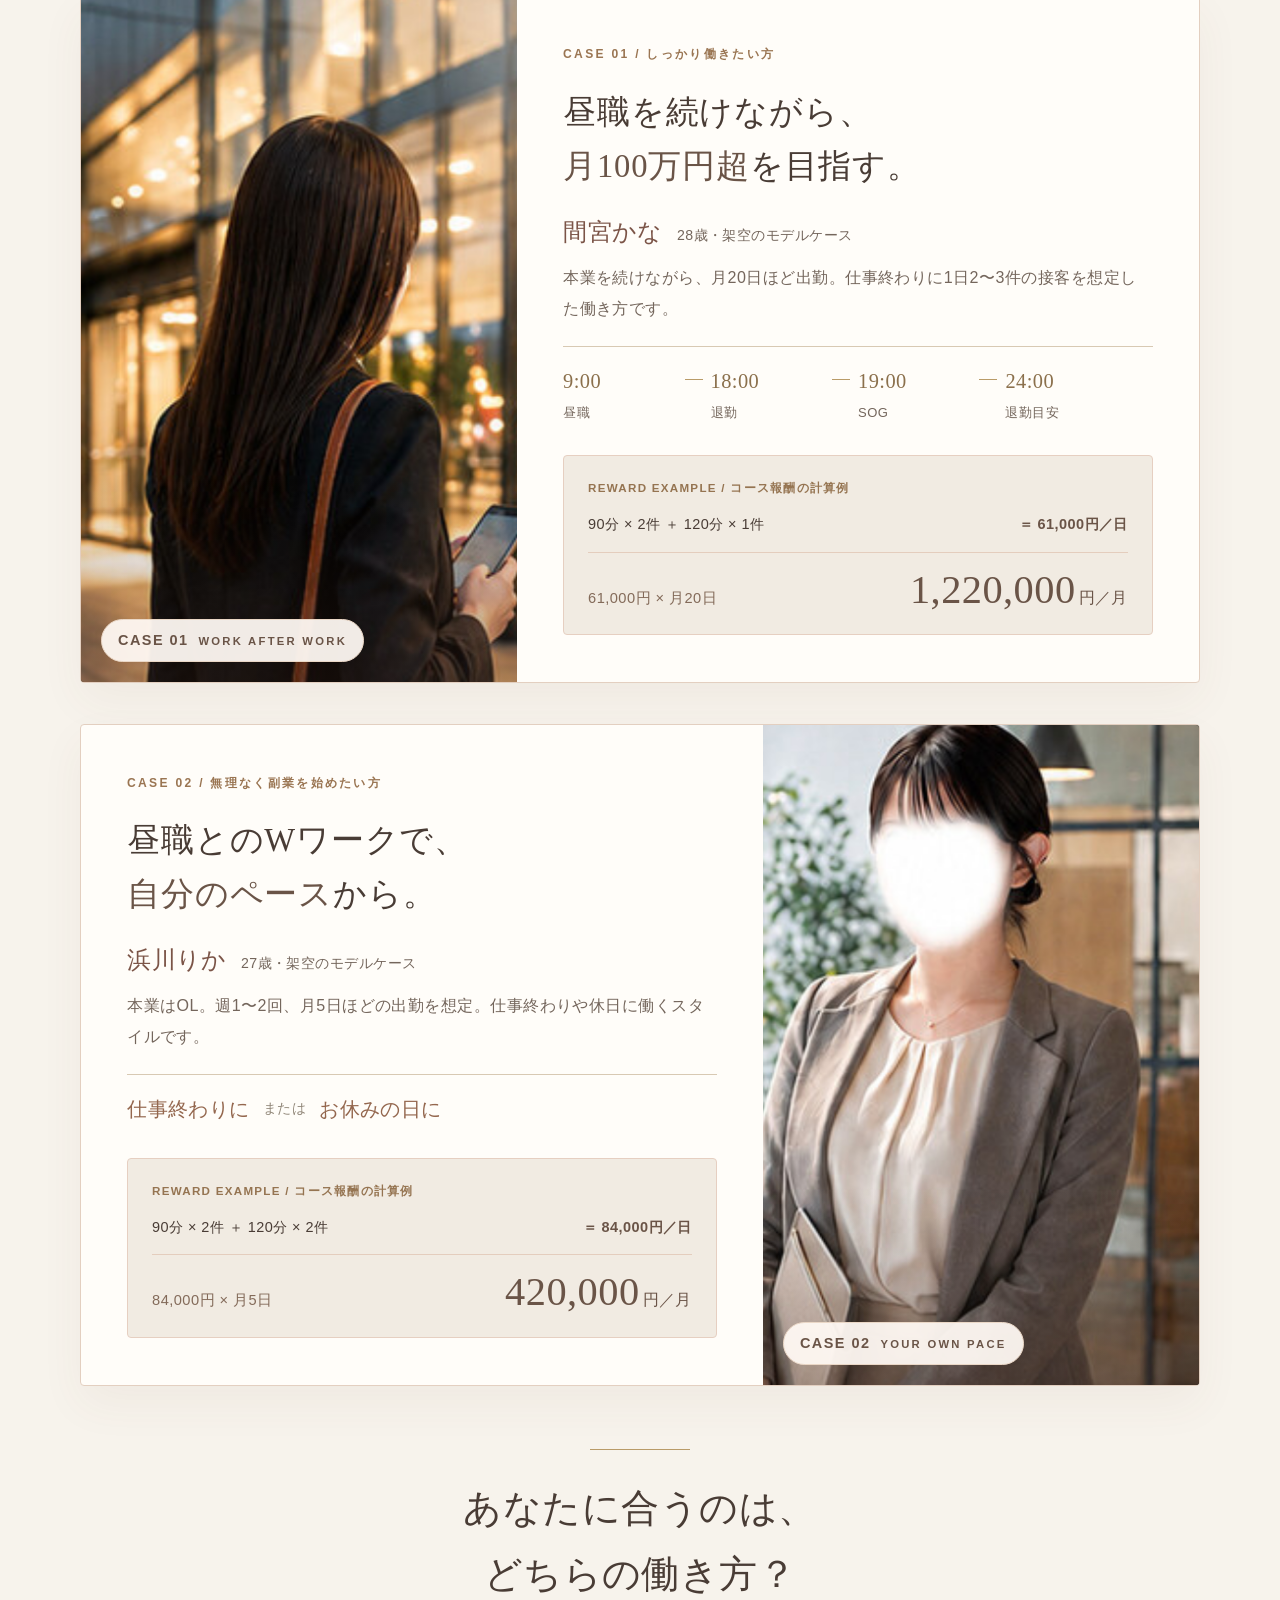
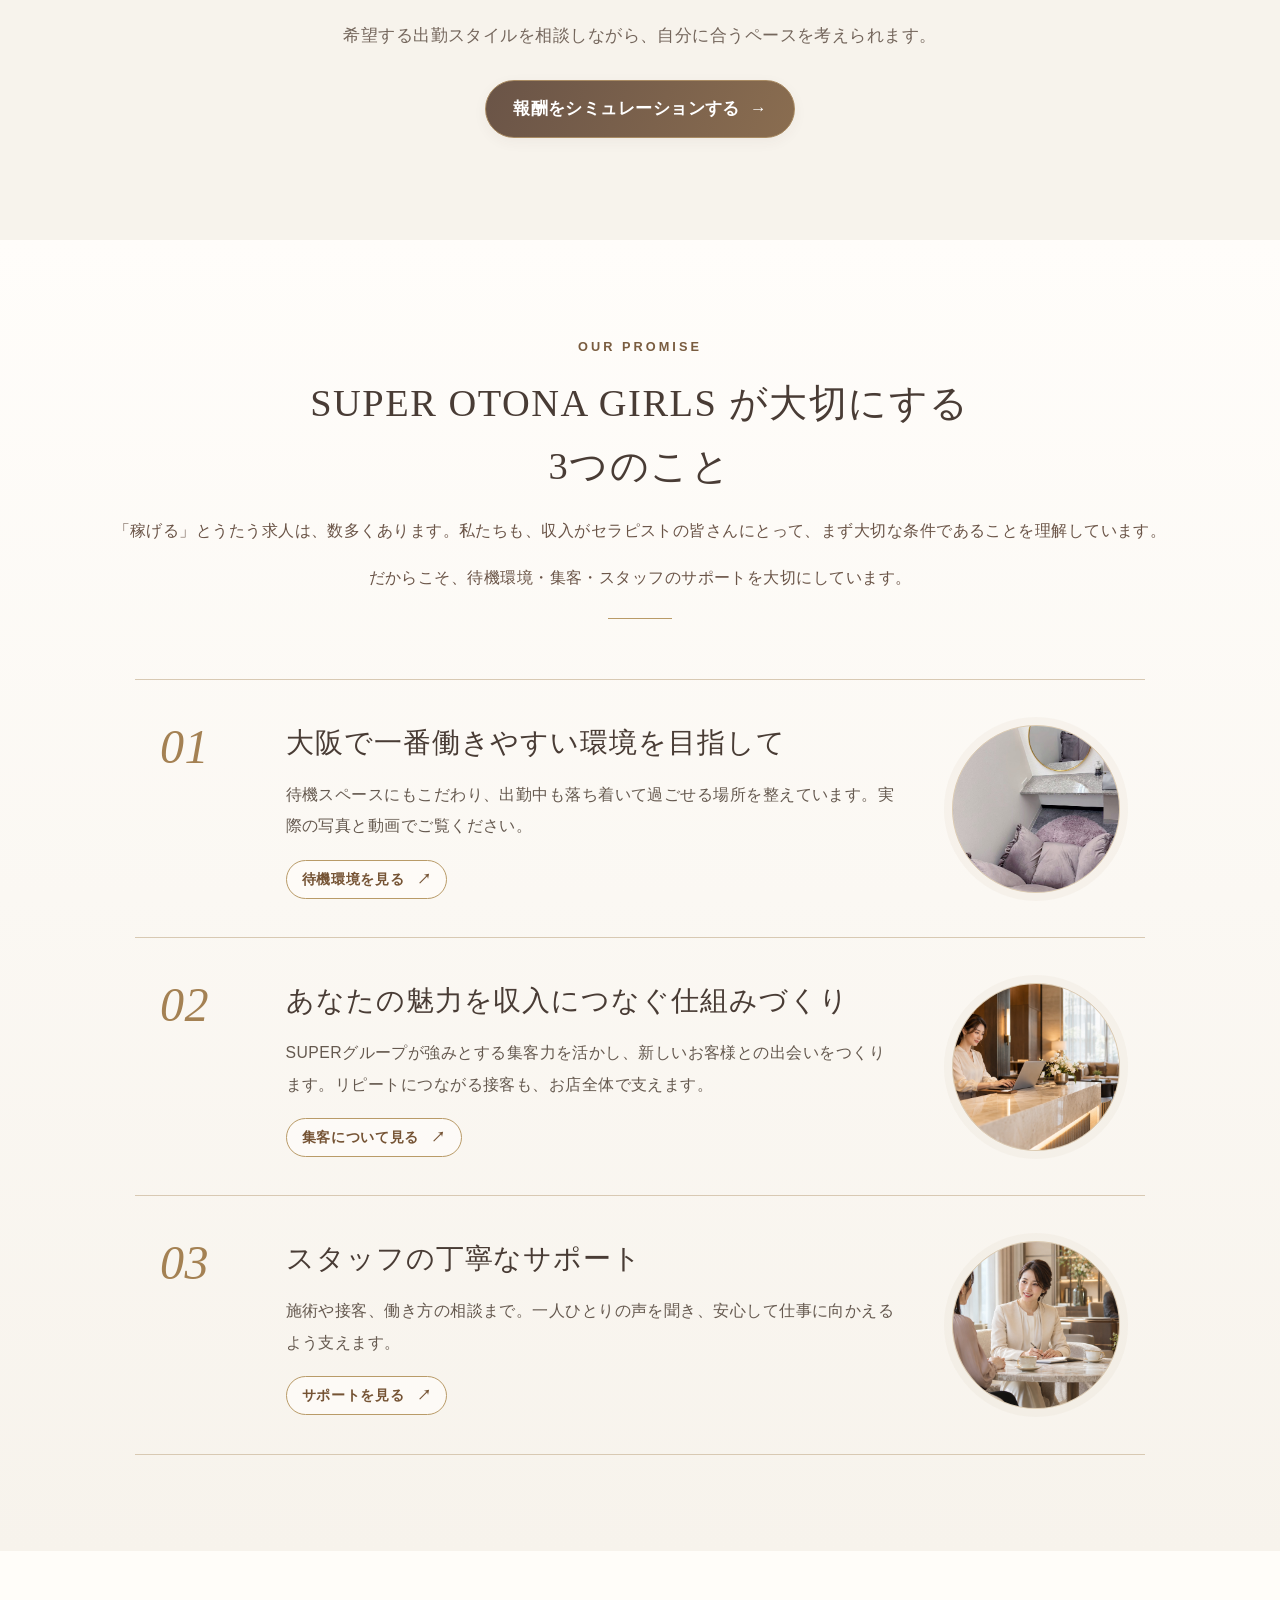
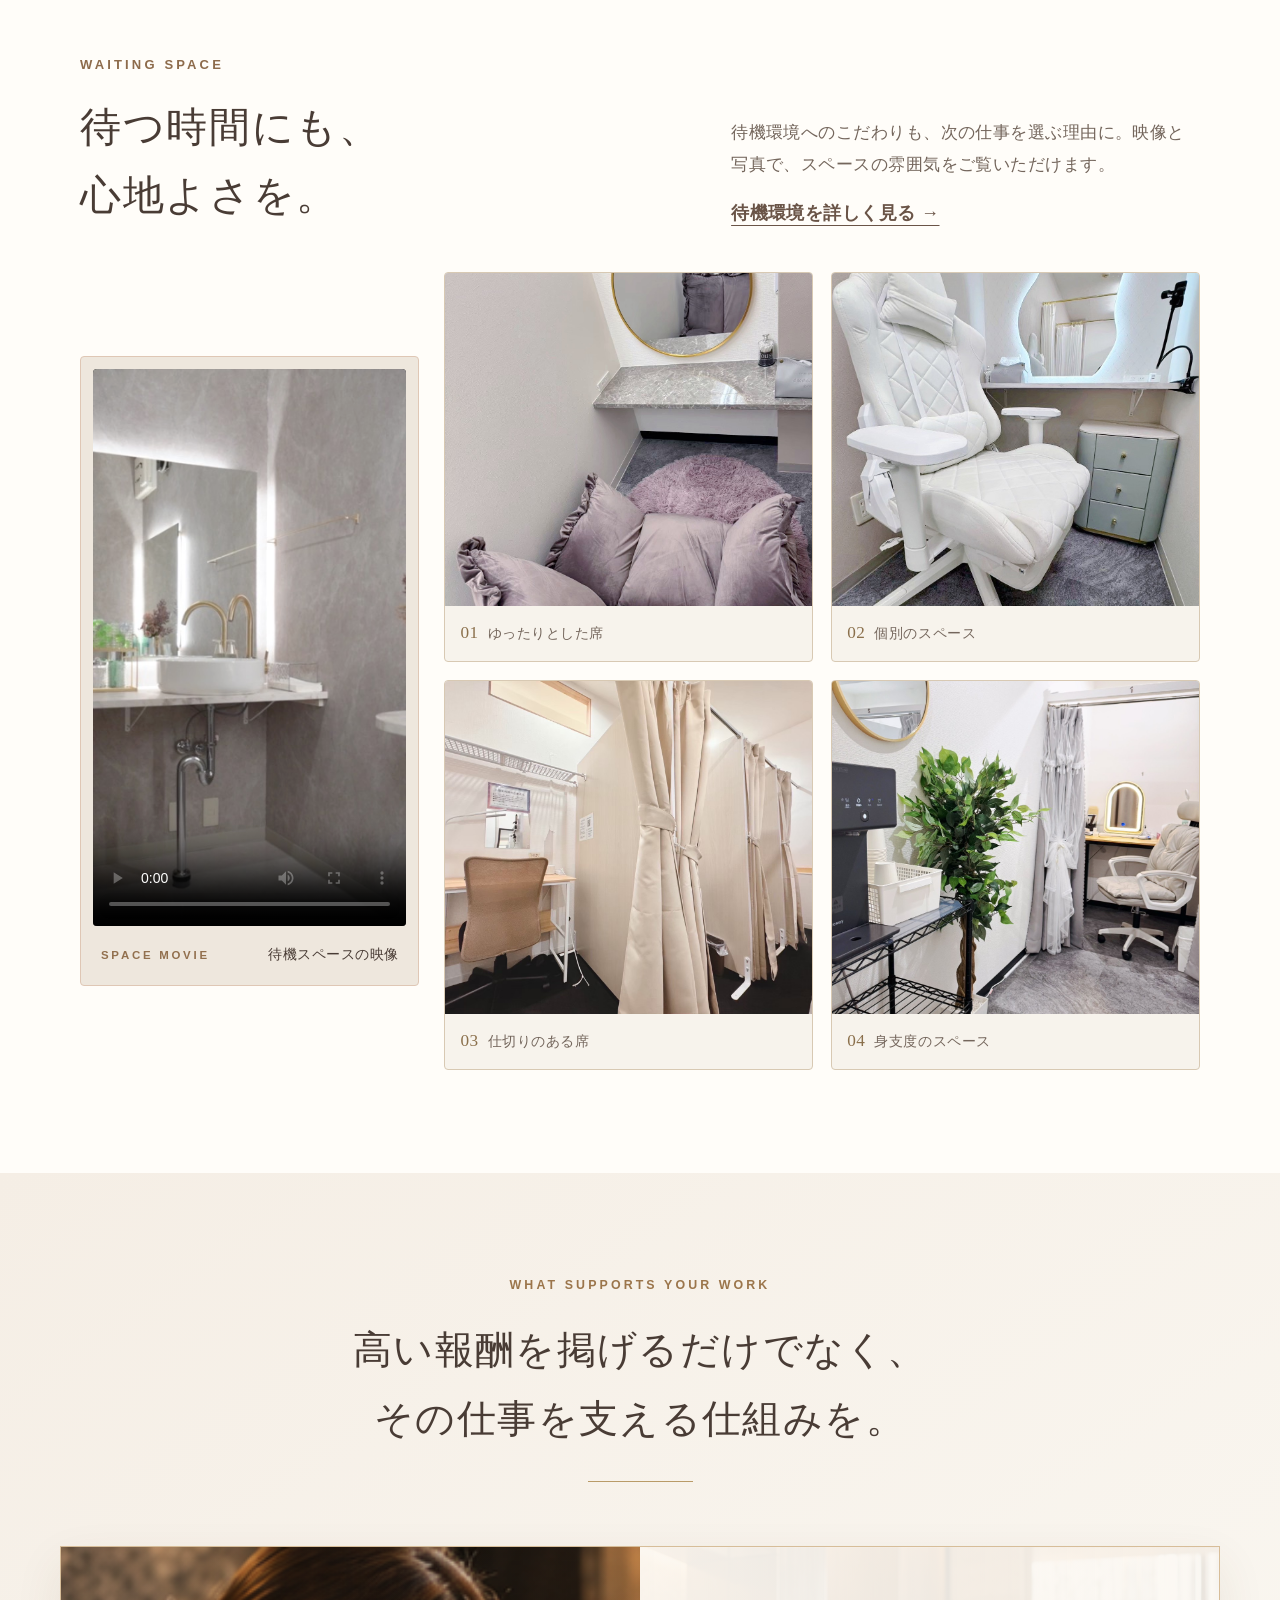
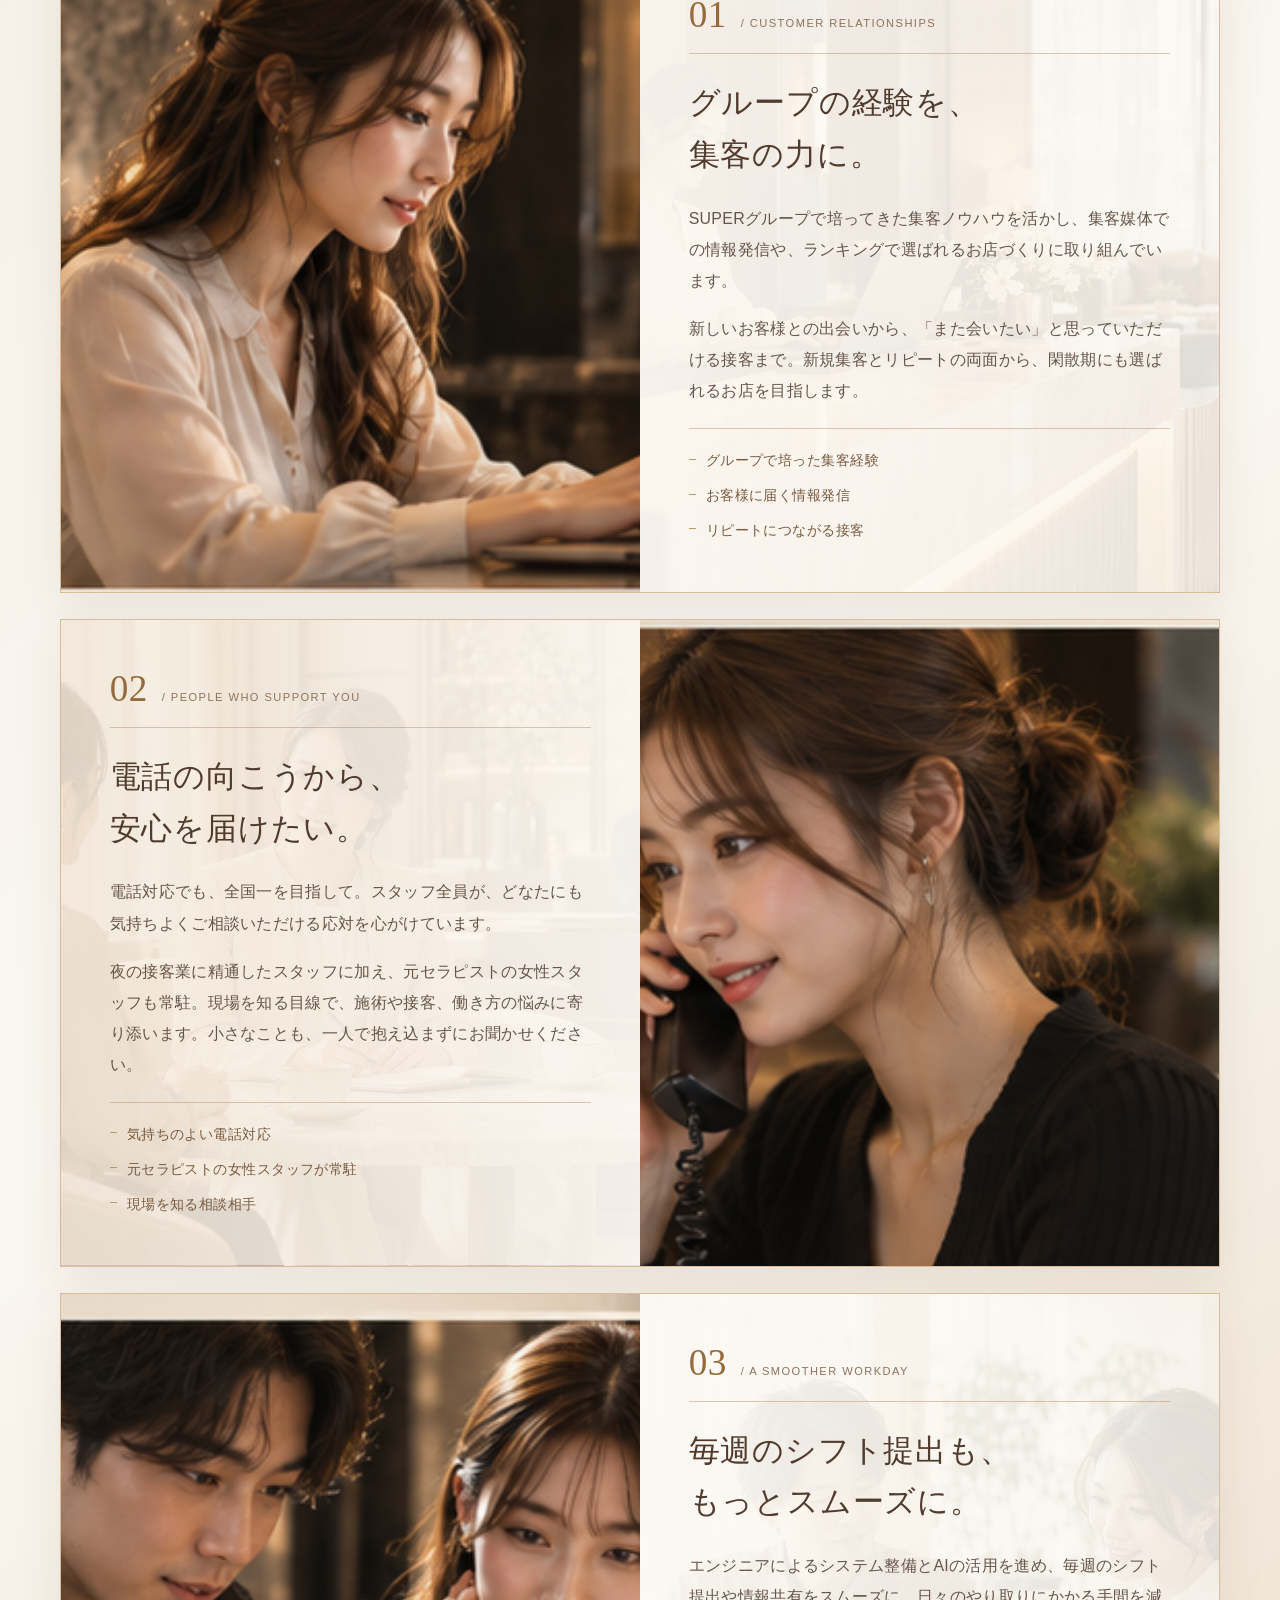
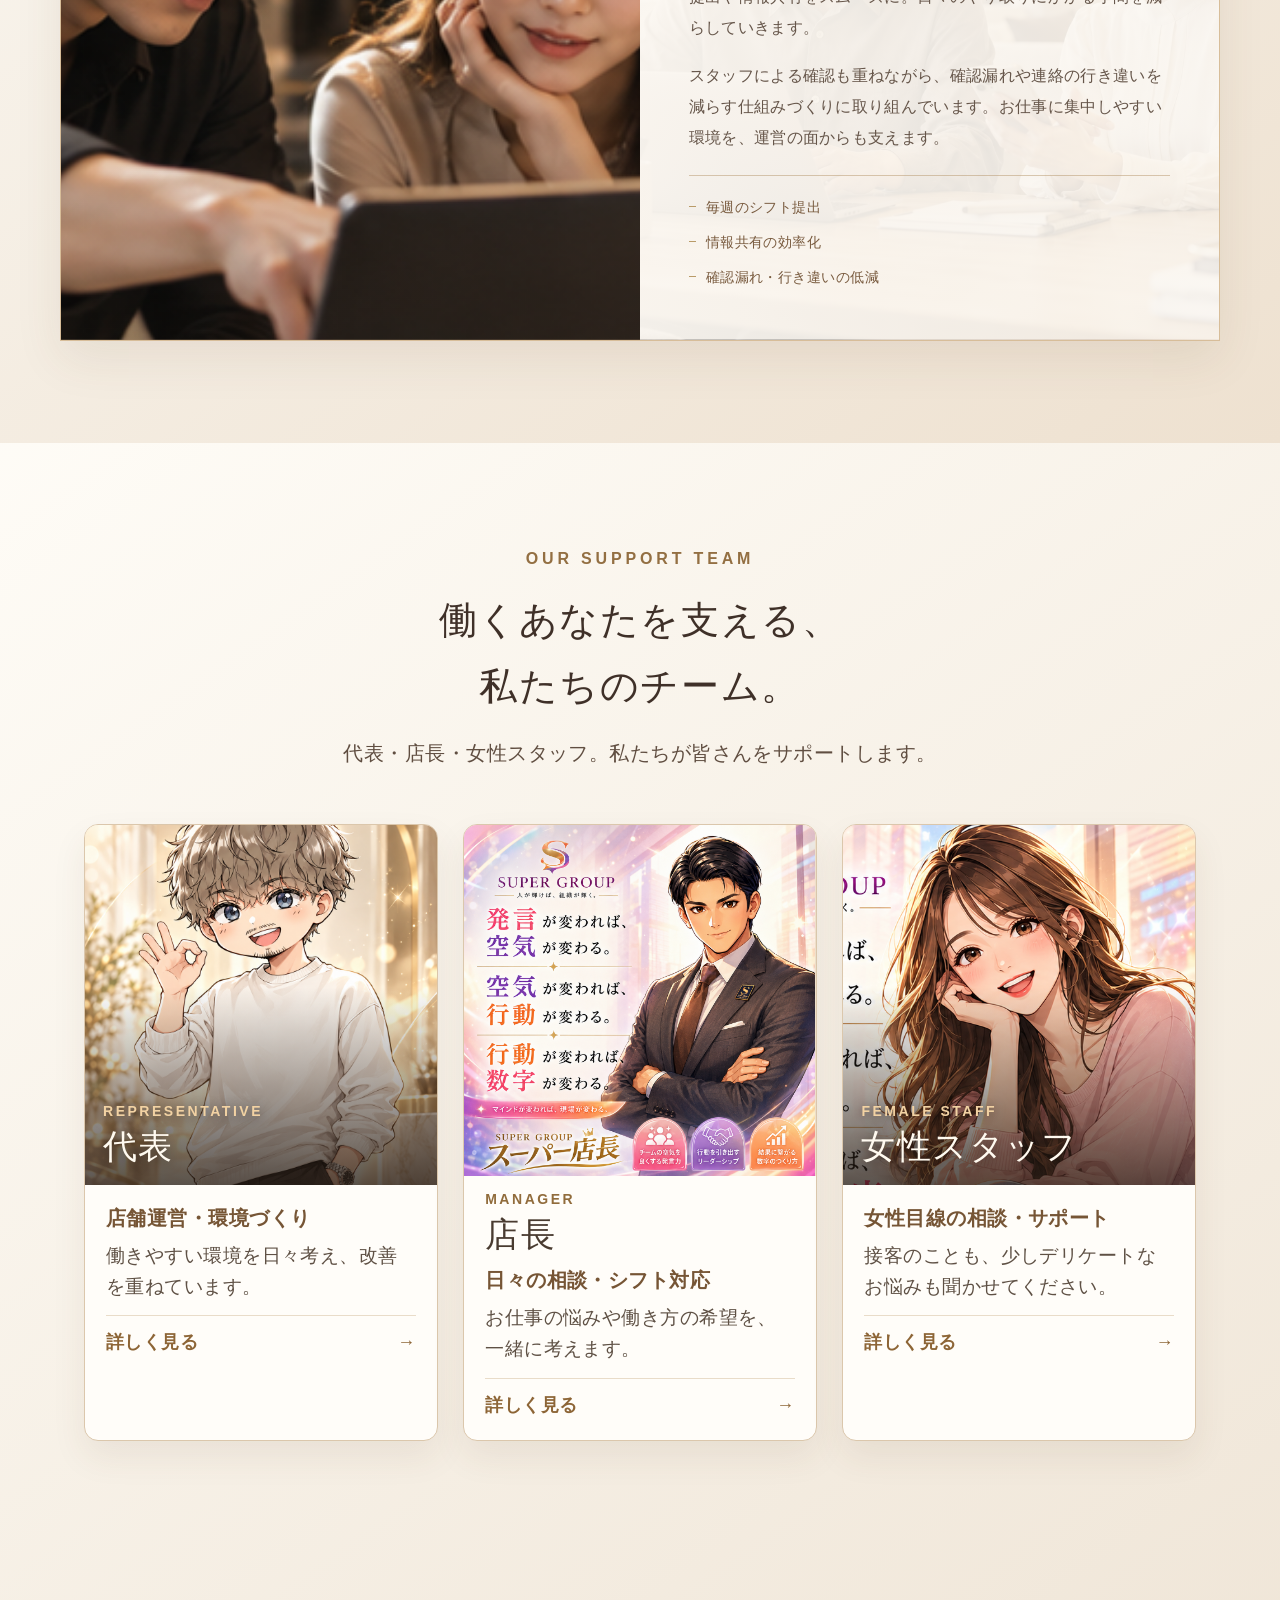
==== commit f0dee37c: "スマホのスタッフ画像を大きく表示" ====
--- a/index.html
+++ b/index.html
@@ -19,7 +19,7 @@
   <link rel="stylesheet" href="top-gold-wordmark.css?v=1">
   <link rel="stylesheet" href="mobile-menu.css?v=2">
   <link rel="stylesheet" href="line-cta.css?v=2">
-  <link rel="stylesheet" href="top-team.css?v=4">
+  <link rel="stylesheet" href="top-team.css?v=5">
   <link rel="stylesheet" href="body-type-plus-2.css?v=1">
   <script defer src="config.js"></script><script defer src="main.js?v=3"></script><script defer src="animations.js?v=2"></script><script defer src="petals.js?v=1"></script>
 </head>
--- a/top-team.css
+++ b/top-team.css
@@ -223,6 +223,10 @@
   body[data-page="experienced"] .e-team__cta { width: 100%; }
 }
 
+@media (max-width: 619px) {
+  body[data-page="experienced"] .e-team__grid { grid-auto-columns: minmax(300px, 88%); }
+}
+
 @media (prefers-reduced-motion: reduce) {
   body[data-page="experienced"] .e-team-card,
   body[data-page="experienced"] .e-team-card__art { transition: none; }
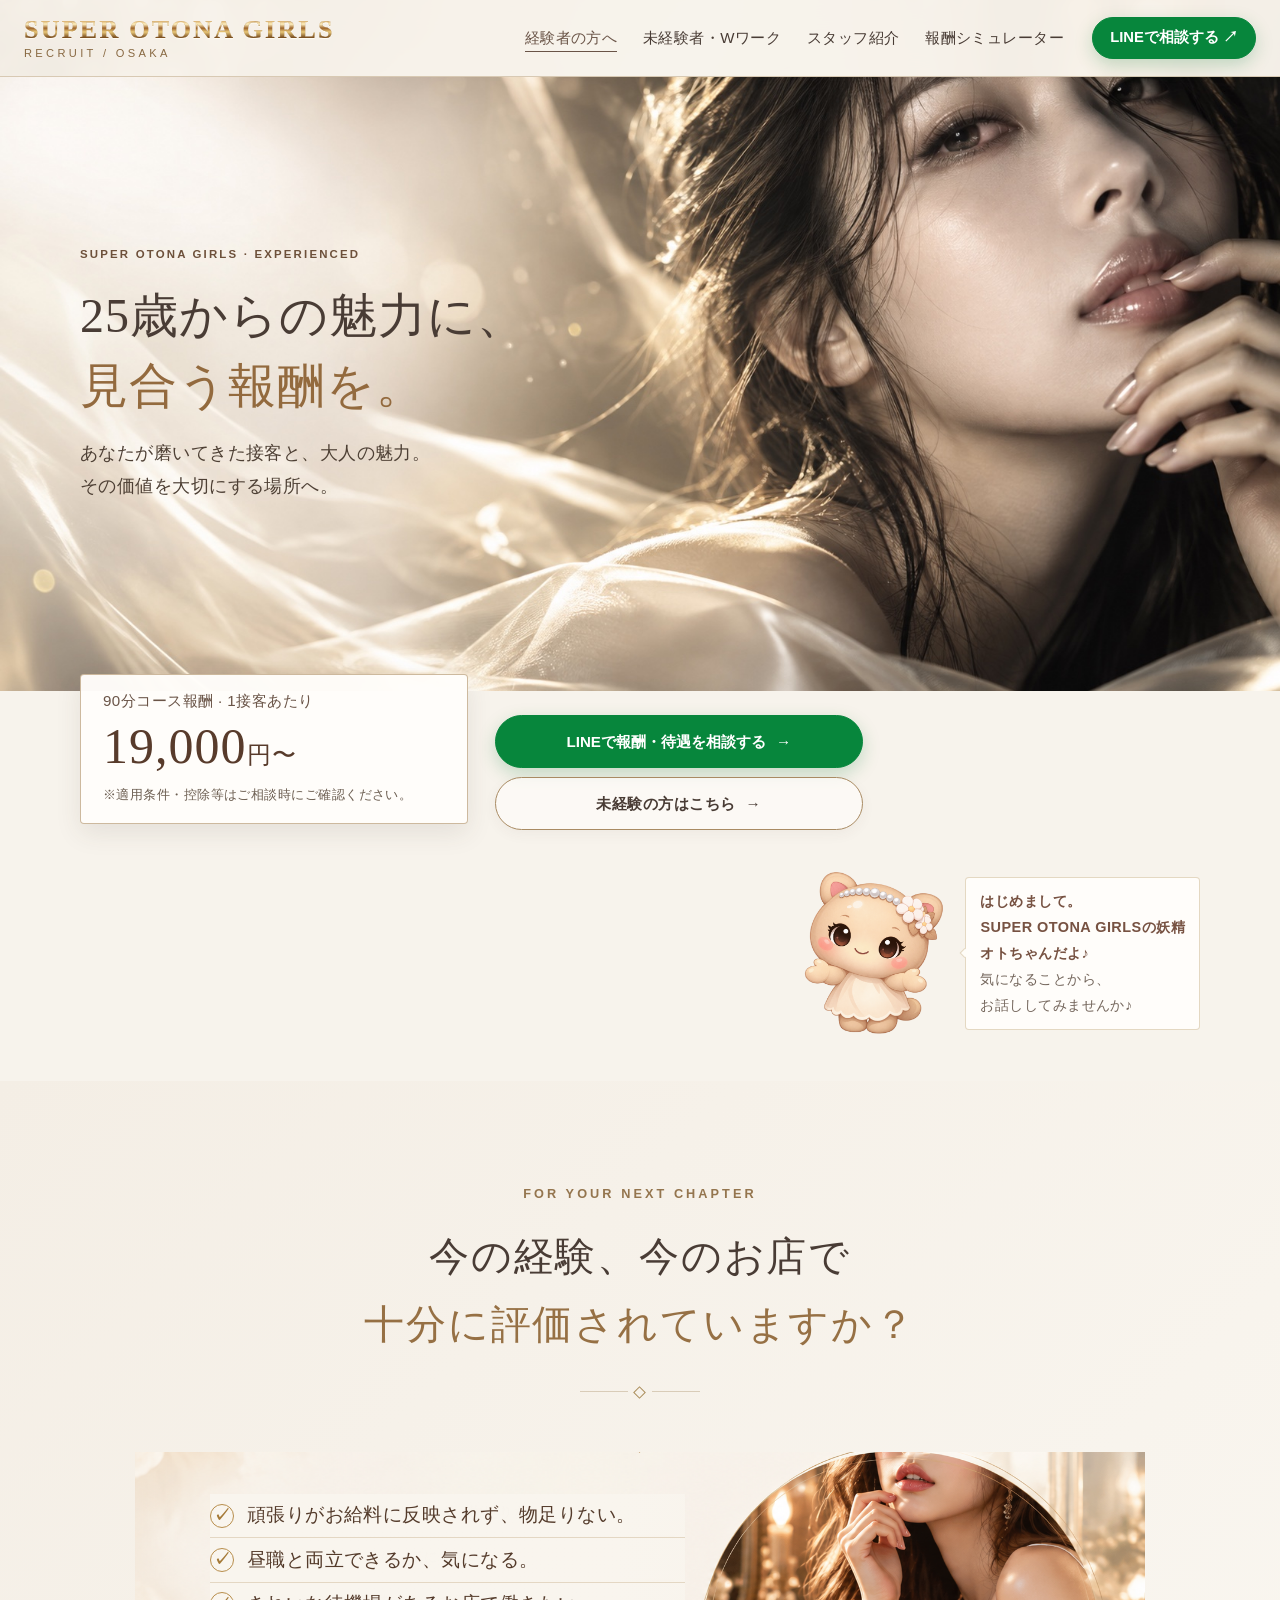
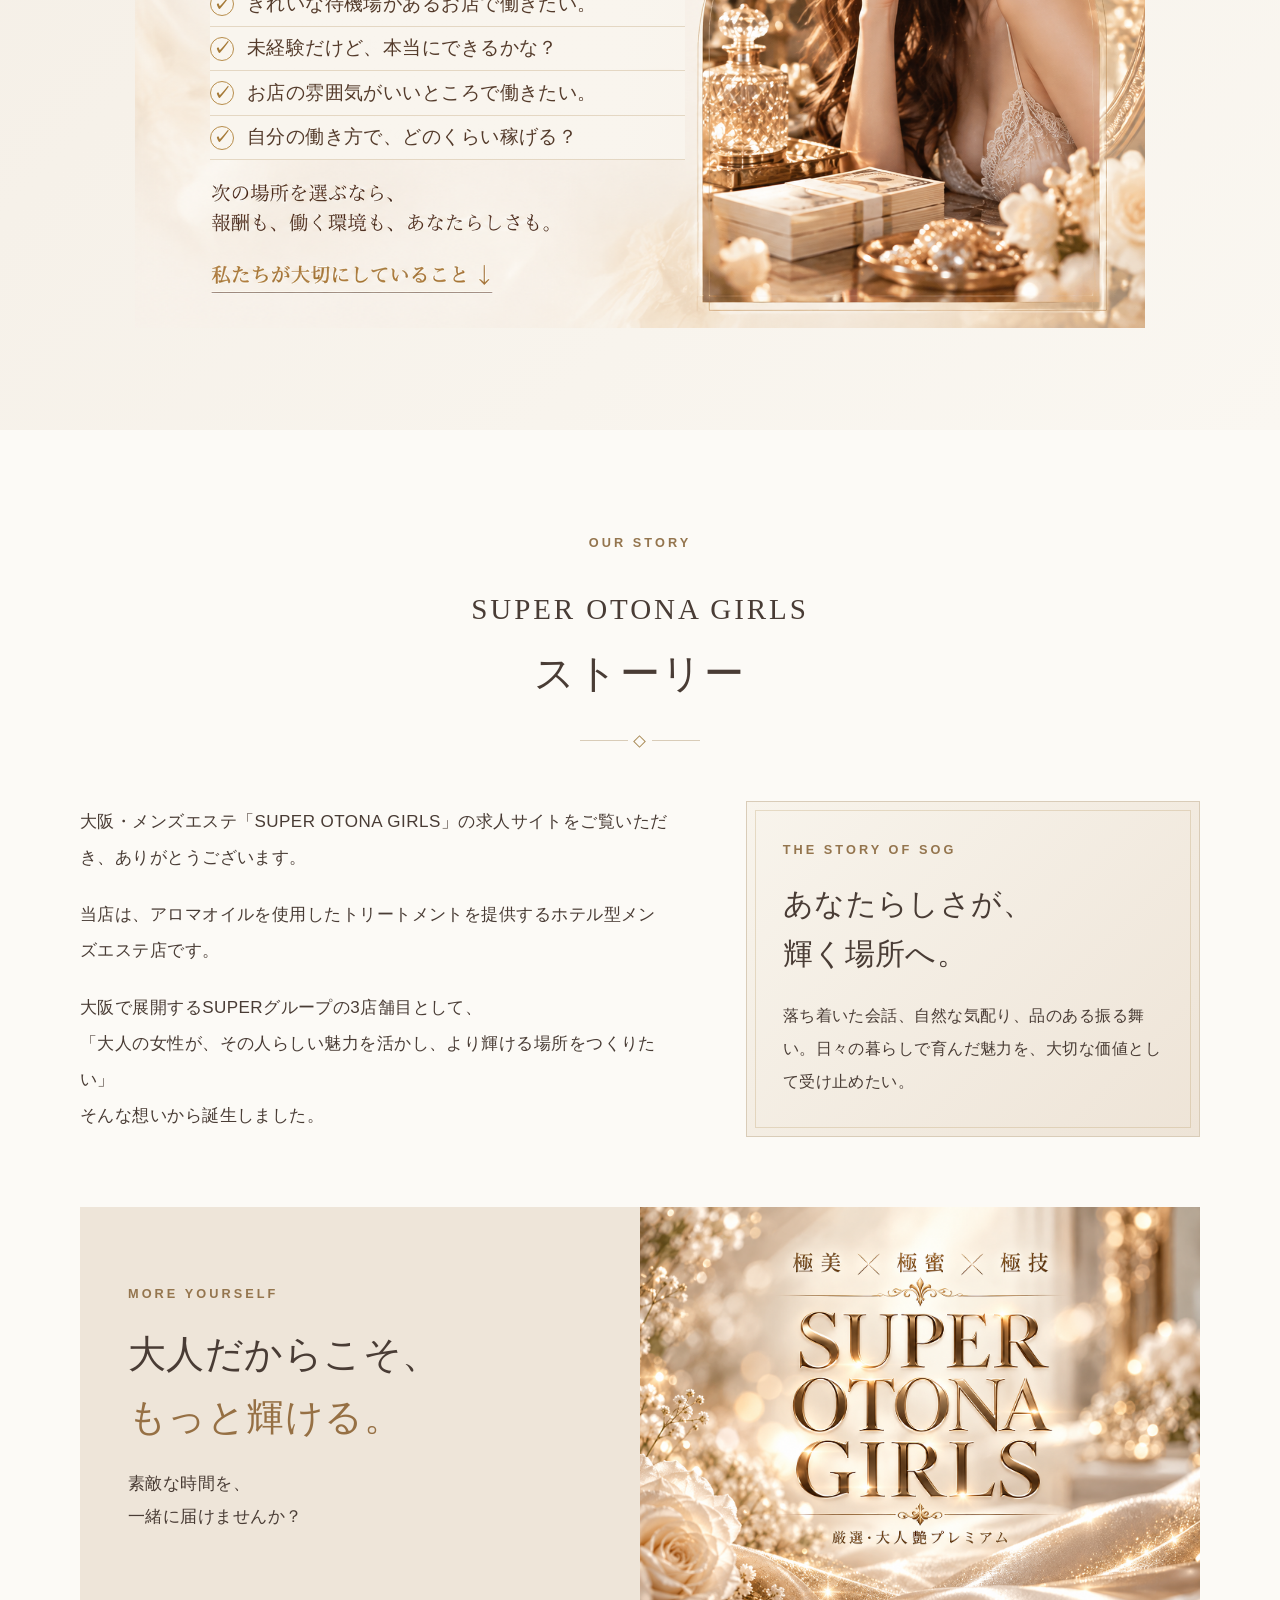
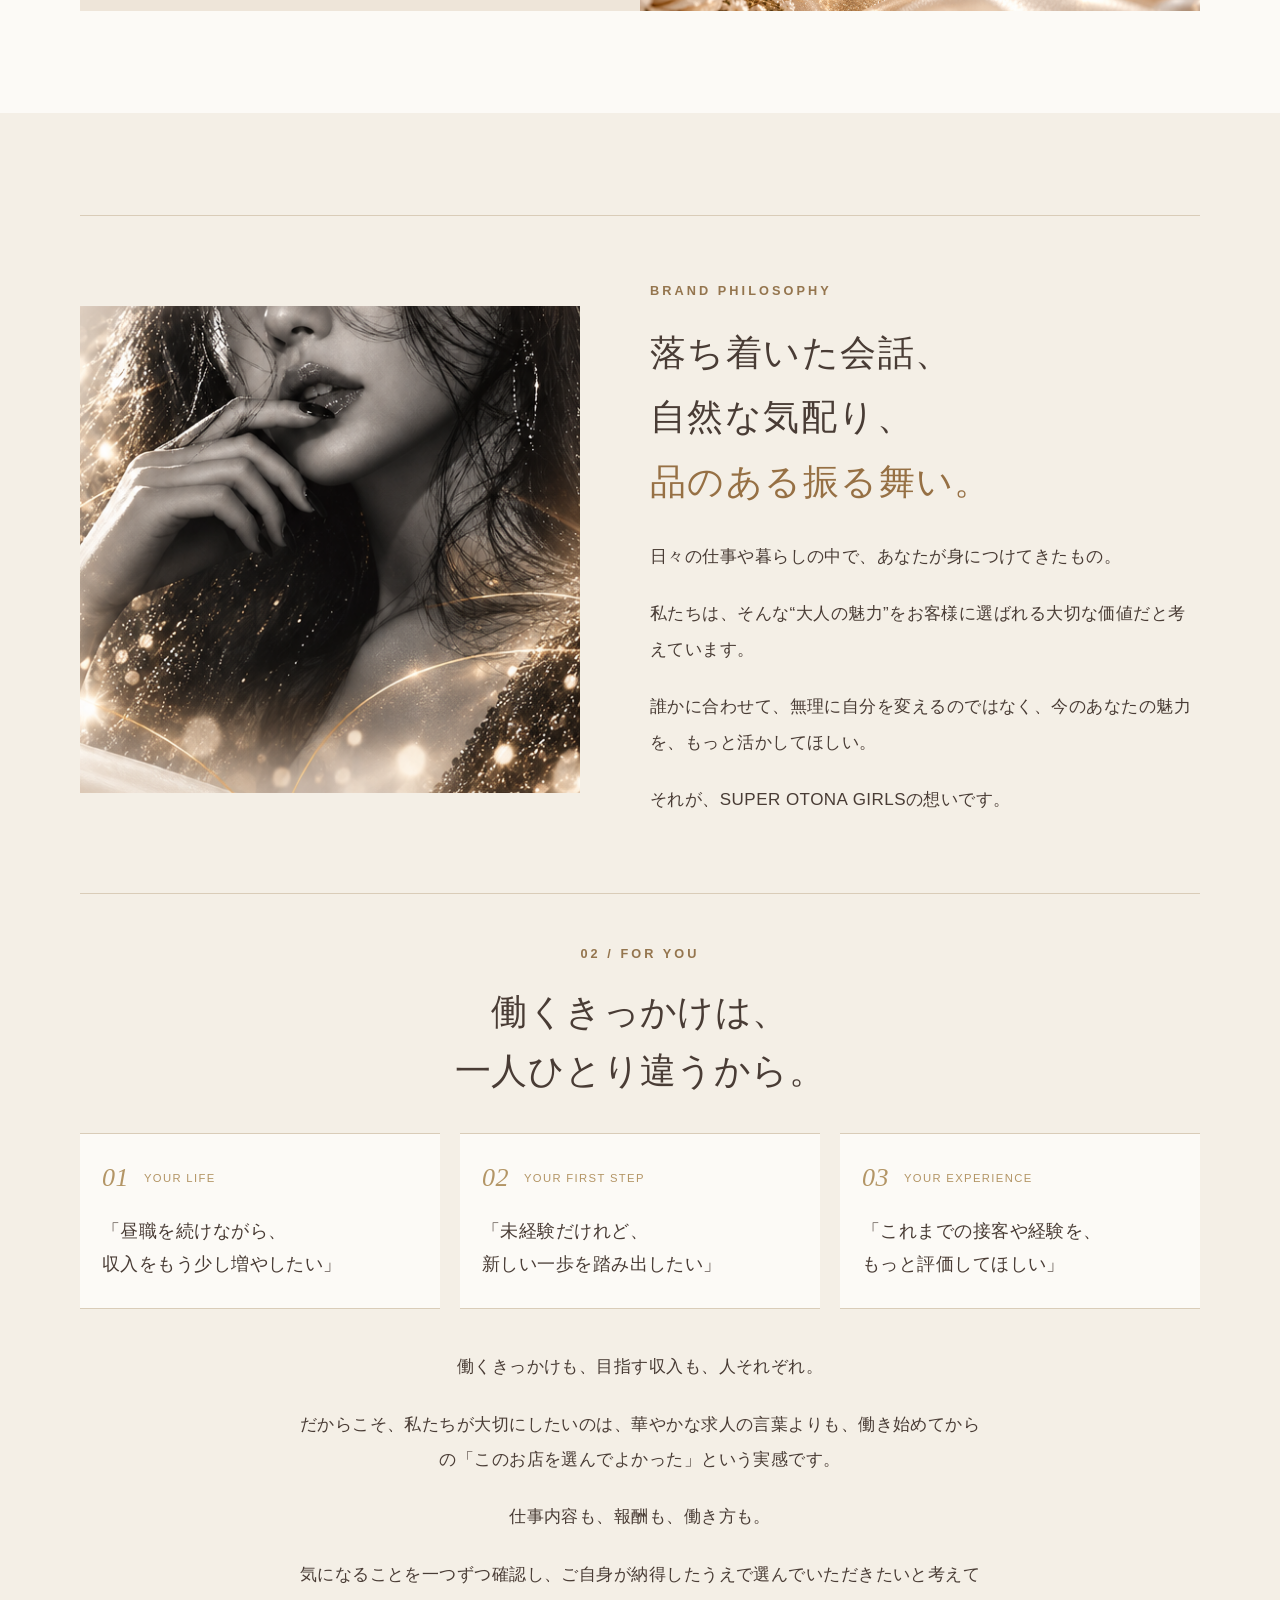
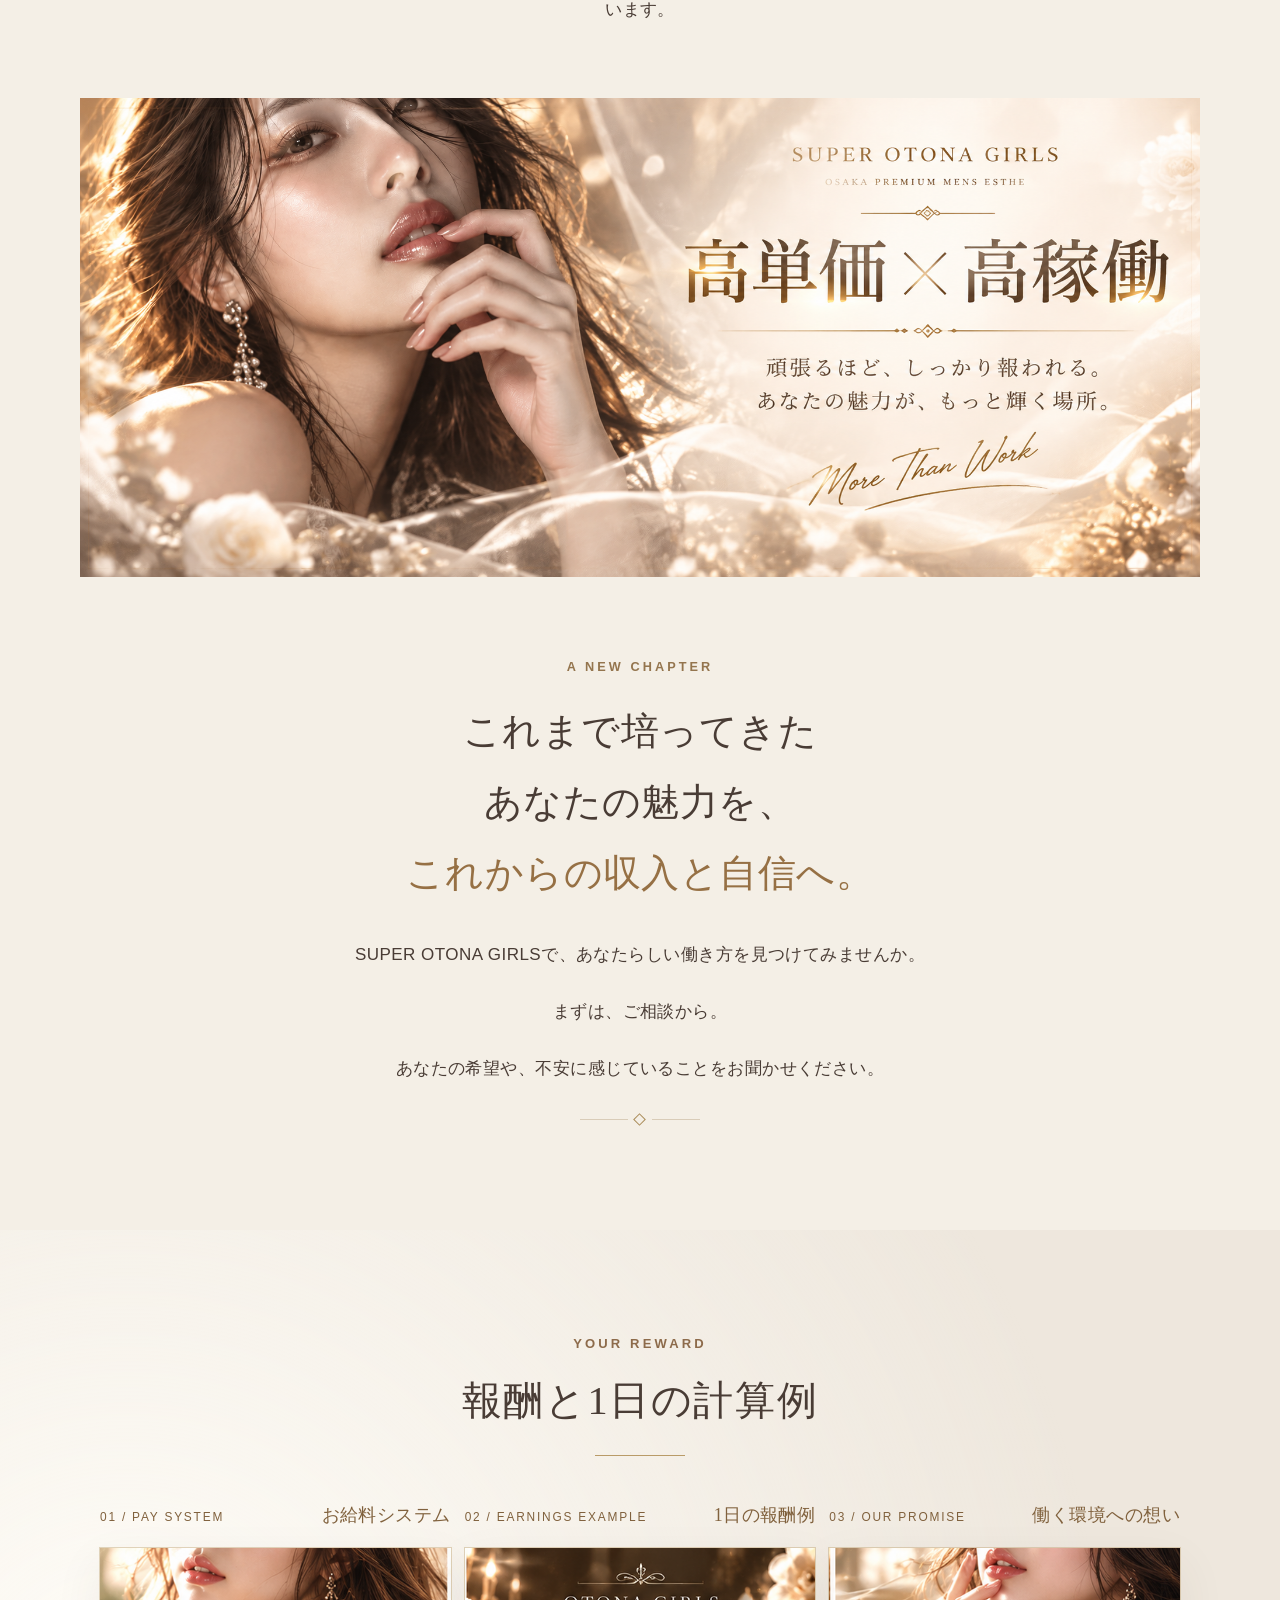
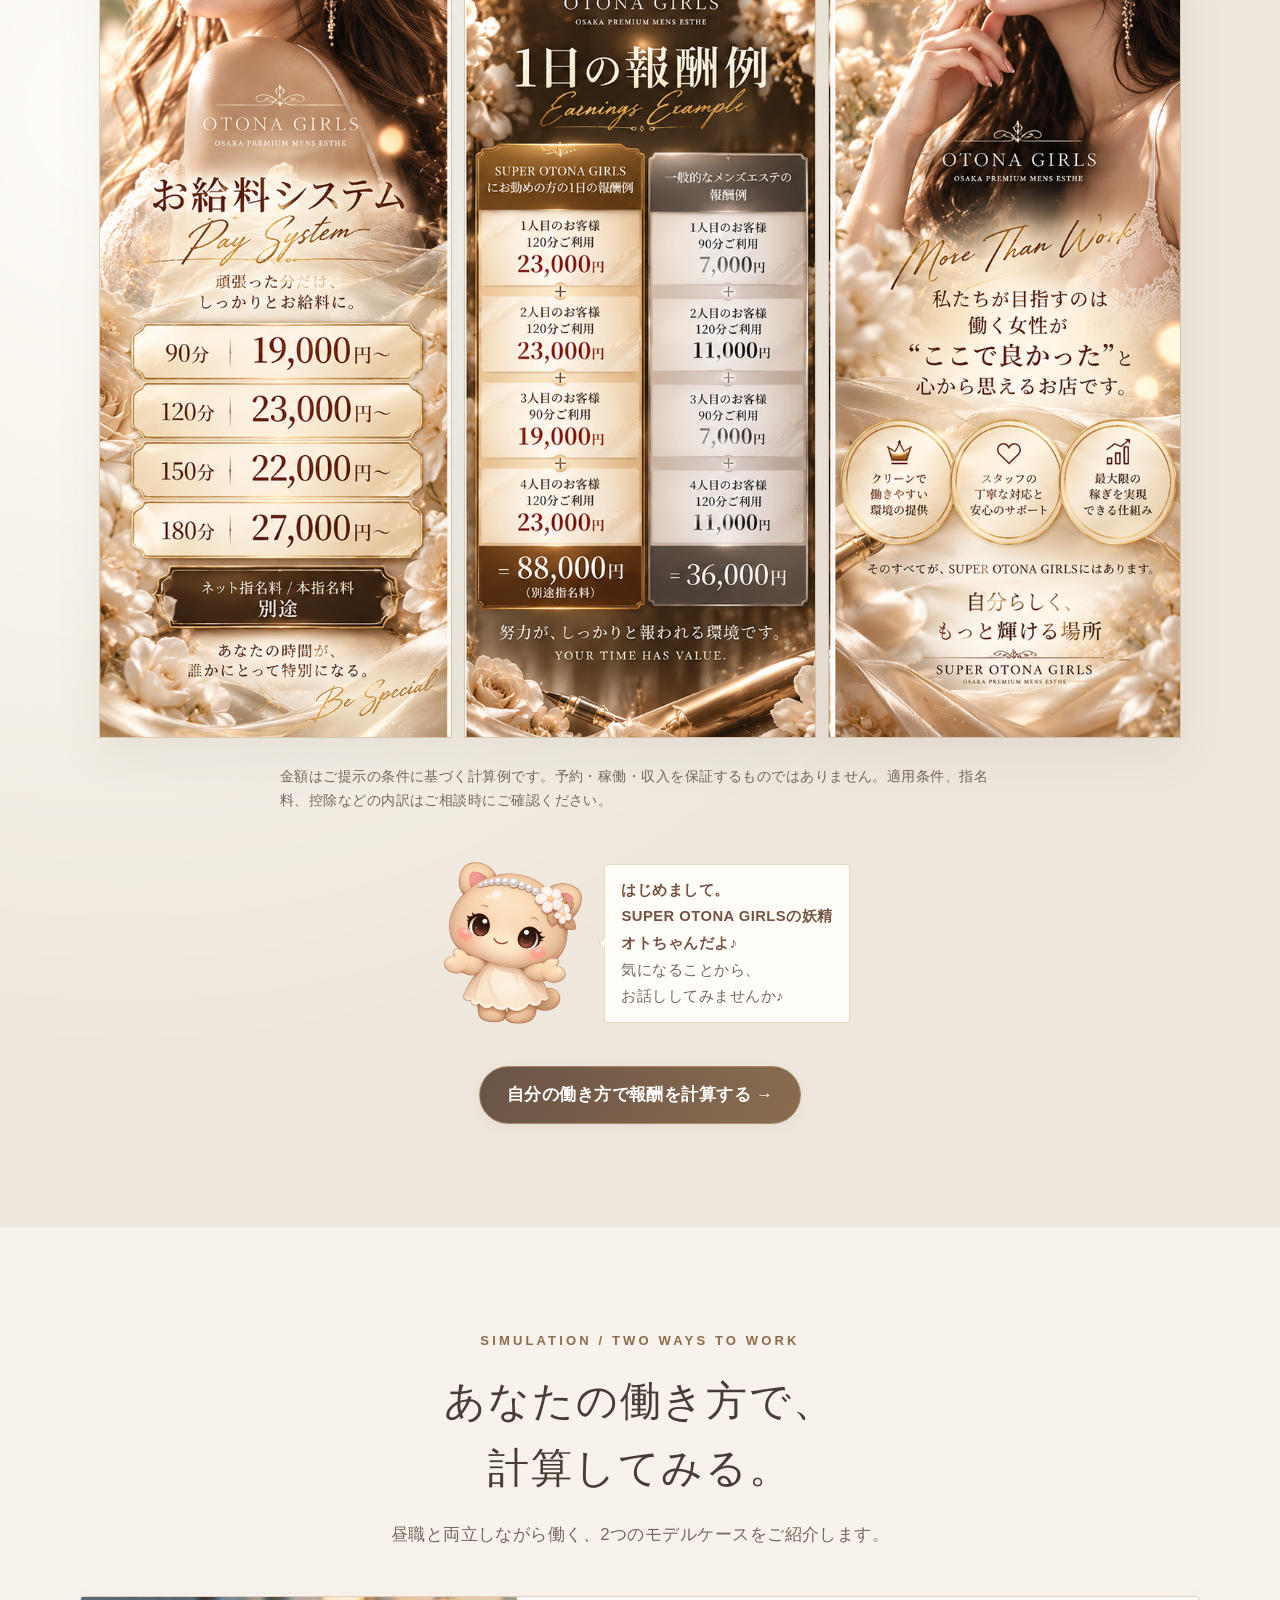
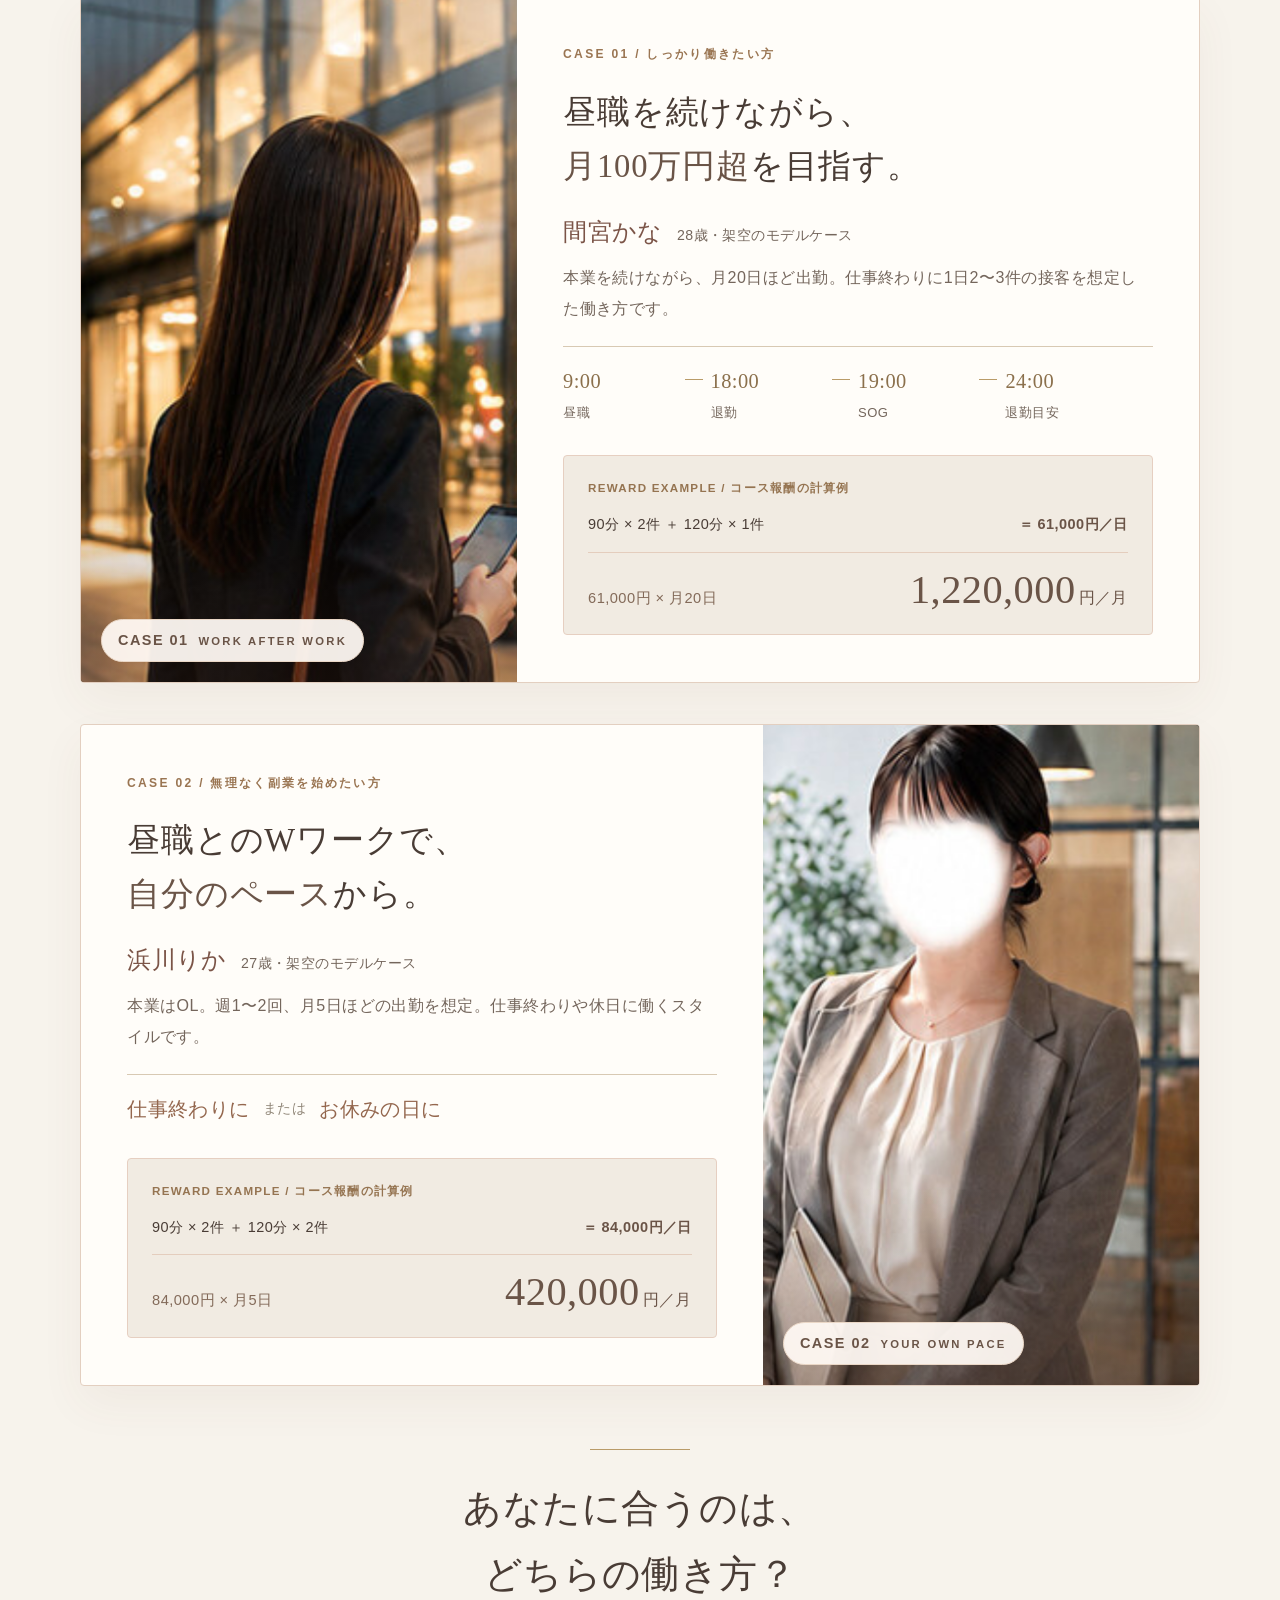
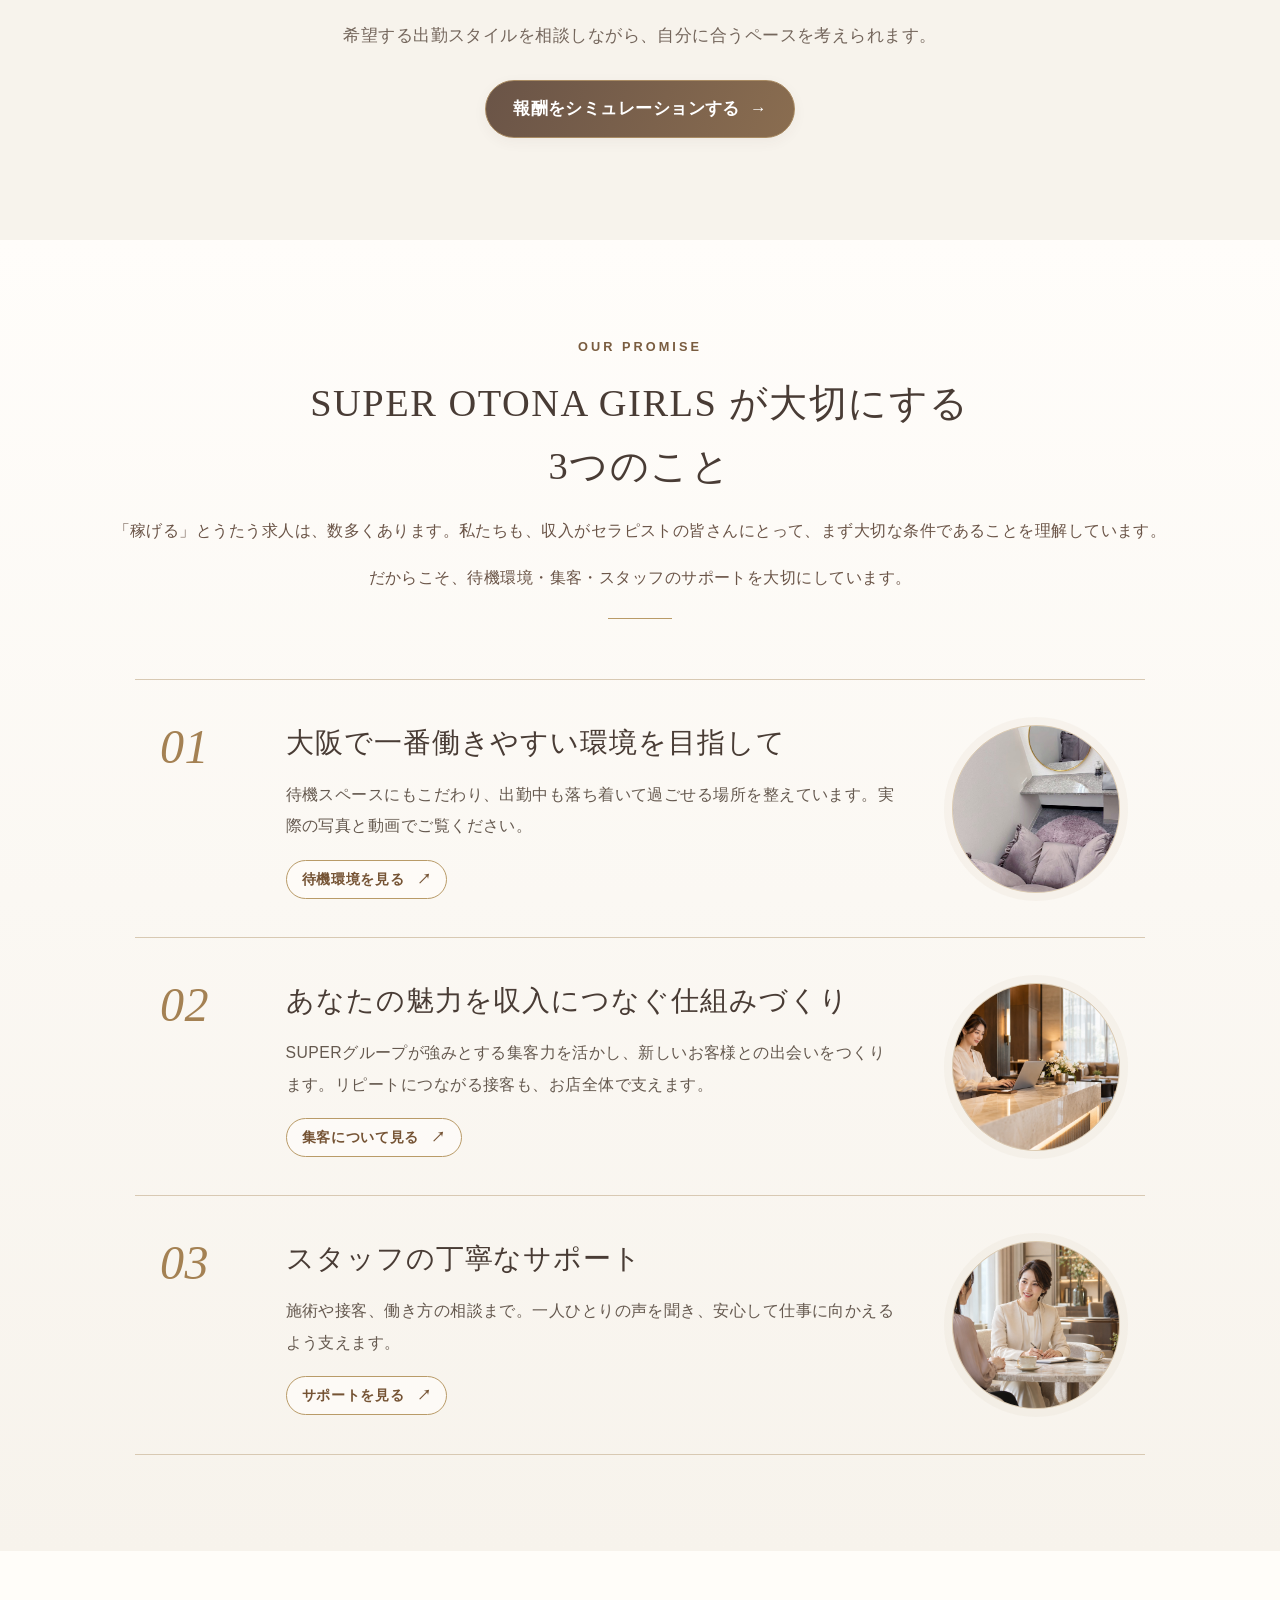
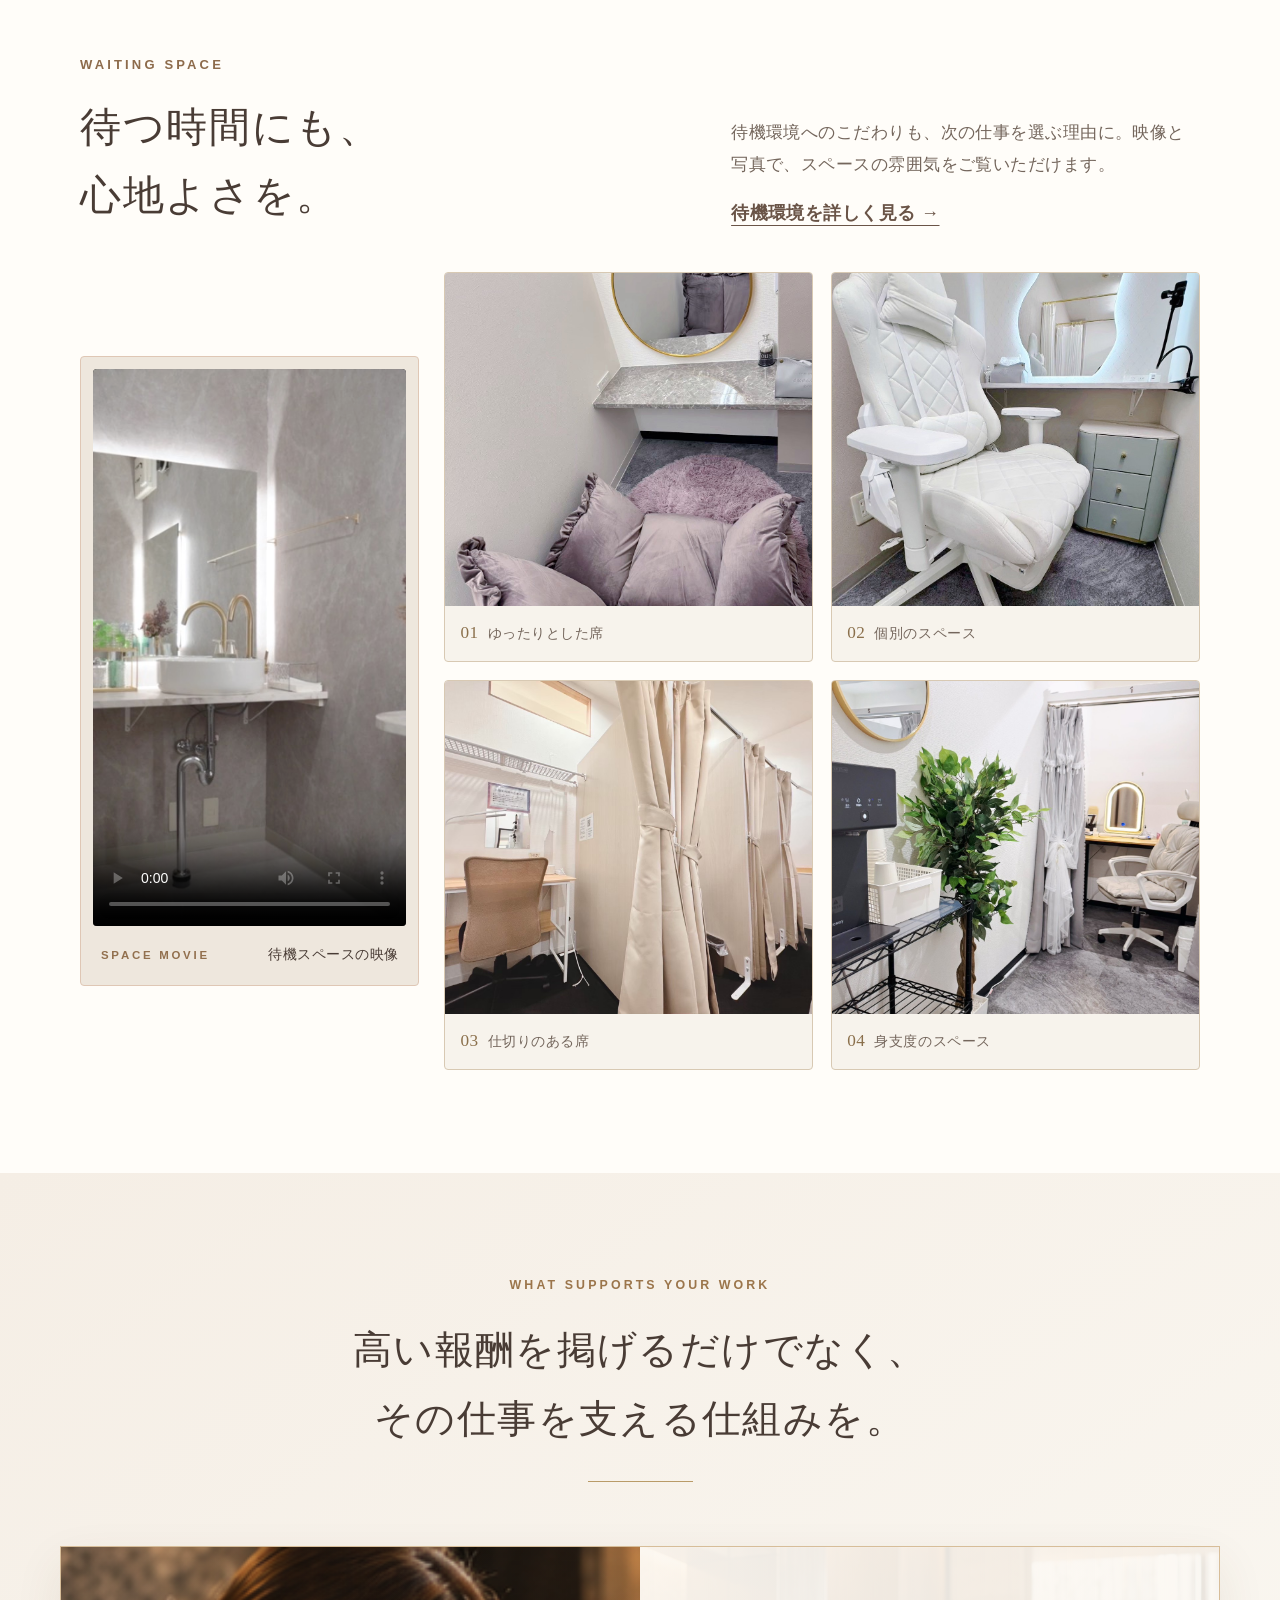
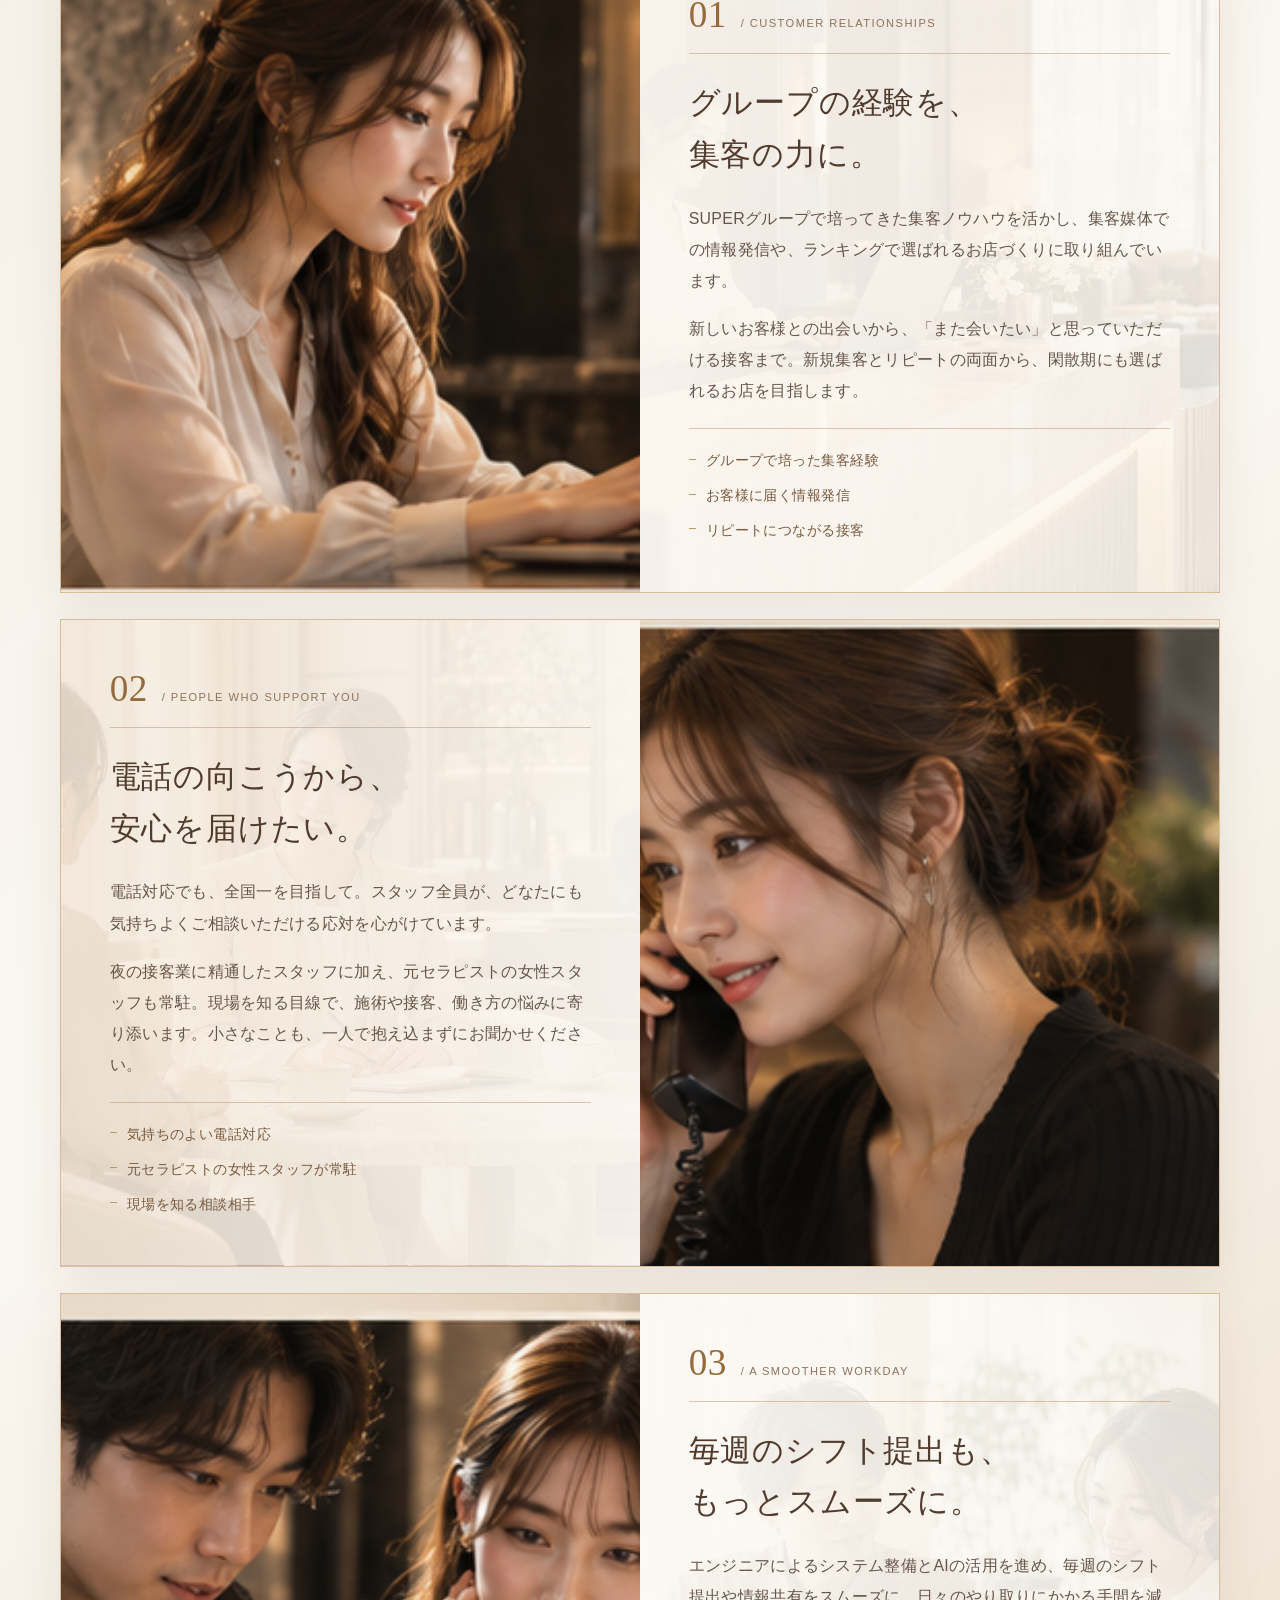
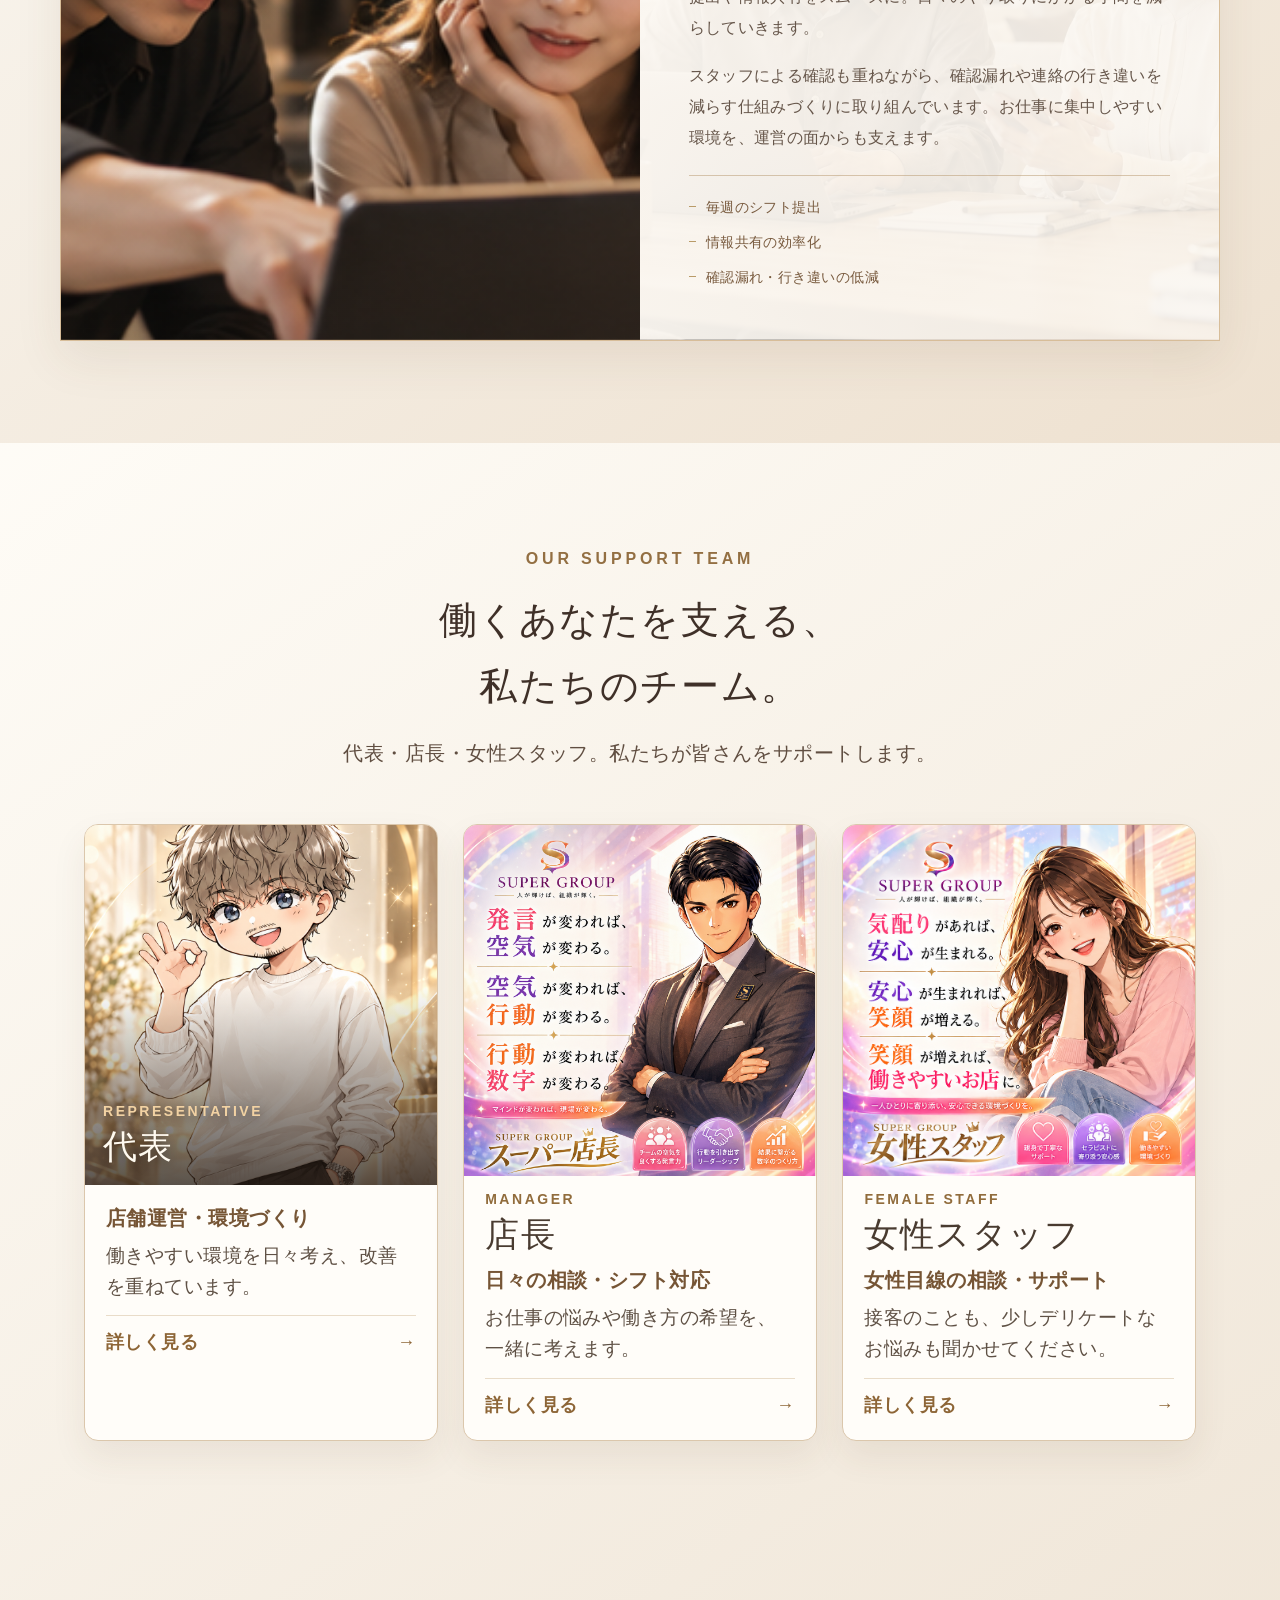
==== commit 56b14b2c: "女性スタッフ画像とお悩みリストを読みやすく調整" ====
--- a/index.html
+++ b/index.html
@@ -11,7 +11,7 @@
   <link rel="stylesheet" href="tokens.css"><link rel="stylesheet" href="base.css"><link rel="stylesheet" href="components.css"><link rel="stylesheet" href="pages.css?v=21">
   <link rel="stylesheet" href="experienced.css?v=5">
   <link rel="stylesheet" href="experienced-support.css?v=2">
-  <link rel="stylesheet" href="experience-v2.css?v=7">
+  <link rel="stylesheet" href="experience-v2.css?v=8">
   <link rel="stylesheet" href="experience-v3-support.css?v=1">
   <link rel="stylesheet" href="top-a.css?v=5">
   <link rel="stylesheet" href="top-hero-overlay.css?v=6">
@@ -19,7 +19,7 @@
   <link rel="stylesheet" href="top-gold-wordmark.css?v=1">
   <link rel="stylesheet" href="mobile-menu.css?v=2">
   <link rel="stylesheet" href="line-cta.css?v=2">
-  <link rel="stylesheet" href="top-team.css?v=5">
+  <link rel="stylesheet" href="top-team.css?v=6">
   <link rel="stylesheet" href="body-type-plus-2.css?v=1">
   <script defer src="config.js"></script><script defer src="main.js?v=3"></script><script defer src="animations.js?v=2"></script><script defer src="petals.js?v=1"></script>
 </head>
@@ -62,7 +62,15 @@
       <figure class="ev-concerns-art reveal" data-delay="1">
         <div class="ev-concerns-art__desktop"><img src="experience-concerns-provided.png" alt="" width="1685" height="934" loading="lazy"><a class="ev-concerns-art__link" href="#promise" aria-label="私たちが大切にしている3つのことへ移動"></a></div>
         <div class="ev-concerns-art__mobile"><div class="ev-concerns-art__text"><img src="experience-concerns-provided.png" alt="" width="1685" height="934" loading="lazy"><a class="ev-concerns-art__link" href="#promise" aria-label="私たちが大切にしている3つのことへ移動"></a></div><div class="ev-concerns-art__portrait"><img src="experience-concerns-provided.png" alt="" width="1685" height="934" loading="lazy"></div></div>
-        <figcaption class="sr-only">頑張りが報酬に反映されるか、昼職と両立できるか、待機環境やお店の雰囲気、未経験からの挑戦、自分の働き方に合う収入への疑問。次の場所を選ぶなら、報酬も、働く環境も、あなたらしさも大切に。</figcaption>
+        <ul class="ev-concerns-art__list" aria-label="働く場所を選ぶときの気になること">
+          <li>頑張りがお給料に反映されず、物足りない。</li>
+          <li>昼職と両立できるか、気になる。</li>
+          <li>きれいな待機場があるお店で働きたい。</li>
+          <li>未経験だけど、本当にできるかな？</li>
+          <li>お店の雰囲気がいいところで働きたい。</li>
+          <li>自分の働き方で、どのくらい稼げる？</li>
+        </ul>
+        <figcaption class="sr-only">次の場所を選ぶなら、報酬も、働く環境も、あなたらしさも大切に。</figcaption>
       </figure>
     </div></section>
 
@@ -284,10 +292,10 @@
           </article>
           <article class="e-team-card reveal" data-delay="2">
             <a class="e-team-card__link" href="staff.html#staff-female-title">
-              <div class="e-team-card__visual">
+              <div class="e-team-card__visual e-team-card__visual--female">
                 <div class="e-team-card__art e-team-card__art--female" aria-hidden="true"></div>
-                <div class="e-team-card__role"><span>FEMALE STAFF</span><h3>女性スタッフ</h3></div>
               </div>
+              <div class="e-team-card__role e-team-card__role--below"><span>FEMALE STAFF</span><h3>女性スタッフ</h3></div>
               <div class="e-team-card__body"><strong>女性目線の相談・サポート</strong><p>接客のことも、少しデリケートなお悩みも聞かせてください。</p><span class="e-team-card__more">詳しく見る <span aria-hidden="true">→</span></span></div>
             </a>
           </article>
--- a/experience-v2.css
+++ b/experience-v2.css
@@ -27,11 +27,14 @@
 .ev-quicklinks a + a { border-left:1px solid var(--ev-line); }
 .ev-quicklinks span { display:grid; place-items:center; width:34px; height:34px; border:1px solid var(--ev-line); border-radius:50%; color:#9d825a; font:italic .78rem/1 Georgia,serif; }
 .ev-concerns { background:linear-gradient(135deg,#f4eee5,#faf7f1); }
-.ev-concerns-art { max-width:1010px; margin:0 auto; }
+.ev-concerns-art { position:relative; max-width:1010px; margin:0 auto; }
 /* ご提供画像の上端にある見出しだけを表示枠で隠し、HTMLの見出しを残す。 */
 .ev-concerns-art__desktop { position:relative; aspect-ratio:1685 / 794; overflow:hidden; }
 .ev-concerns-art__desktop img { display:block; width:100%; height:100%; object-fit:cover; object-position:center bottom; }
 .ev-concerns-art__mobile { display:none; }
+.ev-concerns-art__list { position:absolute; z-index:1; top:8.8%; left:7.4%; width:47.1%; height:56%; display:grid; grid-template-rows:repeat(6,1fr); margin:0; padding:0; list-style:none; background:linear-gradient(90deg,#f9f5ee 0%,rgba(249,245,238,.99) 86%,rgba(249,245,238,.88)); pointer-events:none; }
+.ev-concerns-art__list li { display:flex; align-items:center; gap:clamp(7px,1.1vw,13px); min-width:0; border-bottom:1px solid rgba(180,146,96,.3); color:#543b2b; font:500 clamp(14px,1.75vw,19px)/1.3 var(--font-serif); white-space:nowrap; }
+.ev-concerns-art__list li::before { content:'✓'; display:grid; flex:none; place-items:center; width:clamp(19px,2.25vw,24px); aspect-ratio:1; border:1.5px solid #b88e4c; border-radius:50%; color:#a57936; font:600 clamp(13px,1.5vw,17px)/1 var(--font-sans); }
 .ev-concerns-art__link { position:absolute; z-index:1; left:7%; bottom:6%; width:31%; height:8%; border-radius:4px; }
 .ev-concerns-art__link:focus-visible { outline:3px solid #8b5b25; outline-offset:3px; background:rgba(255,255,255,.18); }
 .ev-aroma-photo figcaption,.ev-monochrome figcaption { text-align:right; font-size:.61rem; color:#8a796b; margin-top:10px; }
@@ -95,6 +98,10 @@
  .ev-concerns-art__text img { width:206.75%; left:-13.5%; }
  .ev-concerns-art__portrait img { width:223.18%; left:-123.18%; }
  .ev-concerns-art__text .ev-concerns-art__link { left:2%; bottom:6%; width:62%; height:8%; }
+ /* The mobile figure also contains a portrait below; size this overlay from the first panel's width. */
+ .ev-concerns-art__list { top:0; left:3.5%; width:96%; height:auto; aspect-ratio:1.76; margin-top:8.28%; background:linear-gradient(90deg,#f9f5ee 0%,rgba(249,245,238,.99) 89%,rgba(249,245,238,.9)); }
+ .ev-concerns-art__list li { gap:5px; font-size:clamp(12px,3.65vw,16px); letter-spacing:-.02em; white-space:normal; overflow-wrap:anywhere; }
+ .ev-concerns-art__list li::before { width:clamp(17px,5.1vw,22px); font-size:clamp(12px,3.8vw,15px); }
 }
 @media (max-width:700px) {
  .ev-section { padding-block:65px; }.ev-kicker { font-size:.61rem; margin-bottom:17px; }.ev-heading { margin-bottom:34px; }body[data-page="experienced"] .ev-heading h2 { font-size:1.55rem; line-height:1.85; letter-spacing:.01em; }body[data-page="experienced"] .ev-heading h3 { font-size:1.6rem; }.ev-heading h2 em { font-size:.97em; }
--- a/top-team.css
+++ b/top-team.css
@@ -91,12 +91,14 @@
   pointer-events: none;
 }
 
-body[data-page="experienced"] .e-team-card__visual--manager {
+body[data-page="experienced"] .e-team-card__visual--manager,
+body[data-page="experienced"] .e-team-card__visual--female {
   height: auto;
   aspect-ratio: 1;
 }
 
-body[data-page="experienced"] .e-team-card__visual--manager::after { content: none; }
+body[data-page="experienced"] .e-team-card__visual--manager::after,
+body[data-page="experienced"] .e-team-card__visual--female::after { content: none; }
 
 body[data-page="experienced"] .e-team-card__art {
   position: absolute;
@@ -106,7 +108,8 @@
 }
 
 body[data-page="experienced"] .e-team-card:hover .e-team-card__art { transform: scale(1.035); }
-body[data-page="experienced"] .e-team-card:hover .e-team-card__art--manager { transform: none; }
+body[data-page="experienced"] .e-team-card:hover .e-team-card__art--manager,
+body[data-page="experienced"] .e-team-card:hover .e-team-card__art--female { transform: none; }
 
 body[data-page="experienced"] .e-team-card__art--representative {
   background-image: url("representative-provided.png");
@@ -122,8 +125,8 @@
 
 body[data-page="experienced"] .e-team-card__art--female {
   background-image: url("team-provided.png");
-  background-size: 320% auto;
-  background-position: right 18%;
+  background-size: 200% 100%;
+  background-position: right center;
 }
 
 body[data-page="experienced"] .e-team-card__role {
@@ -219,7 +222,7 @@
 @media (max-width: 799px) {
   body[data-page="experienced"] .e-team__grid { margin-inline: -8px; padding-inline: 8px; }
   body[data-page="experienced"] .e-team__heading p { font-size: 1.0625rem; }
-  body[data-page="experienced"] .e-team-card__visual:not(.e-team-card__visual--manager) { height: 310px; }
+  body[data-page="experienced"] .e-team-card__visual:not(.e-team-card__visual--manager):not(.e-team-card__visual--female) { height: 310px; }
   body[data-page="experienced"] .e-team__cta { width: 100%; }
 }
 
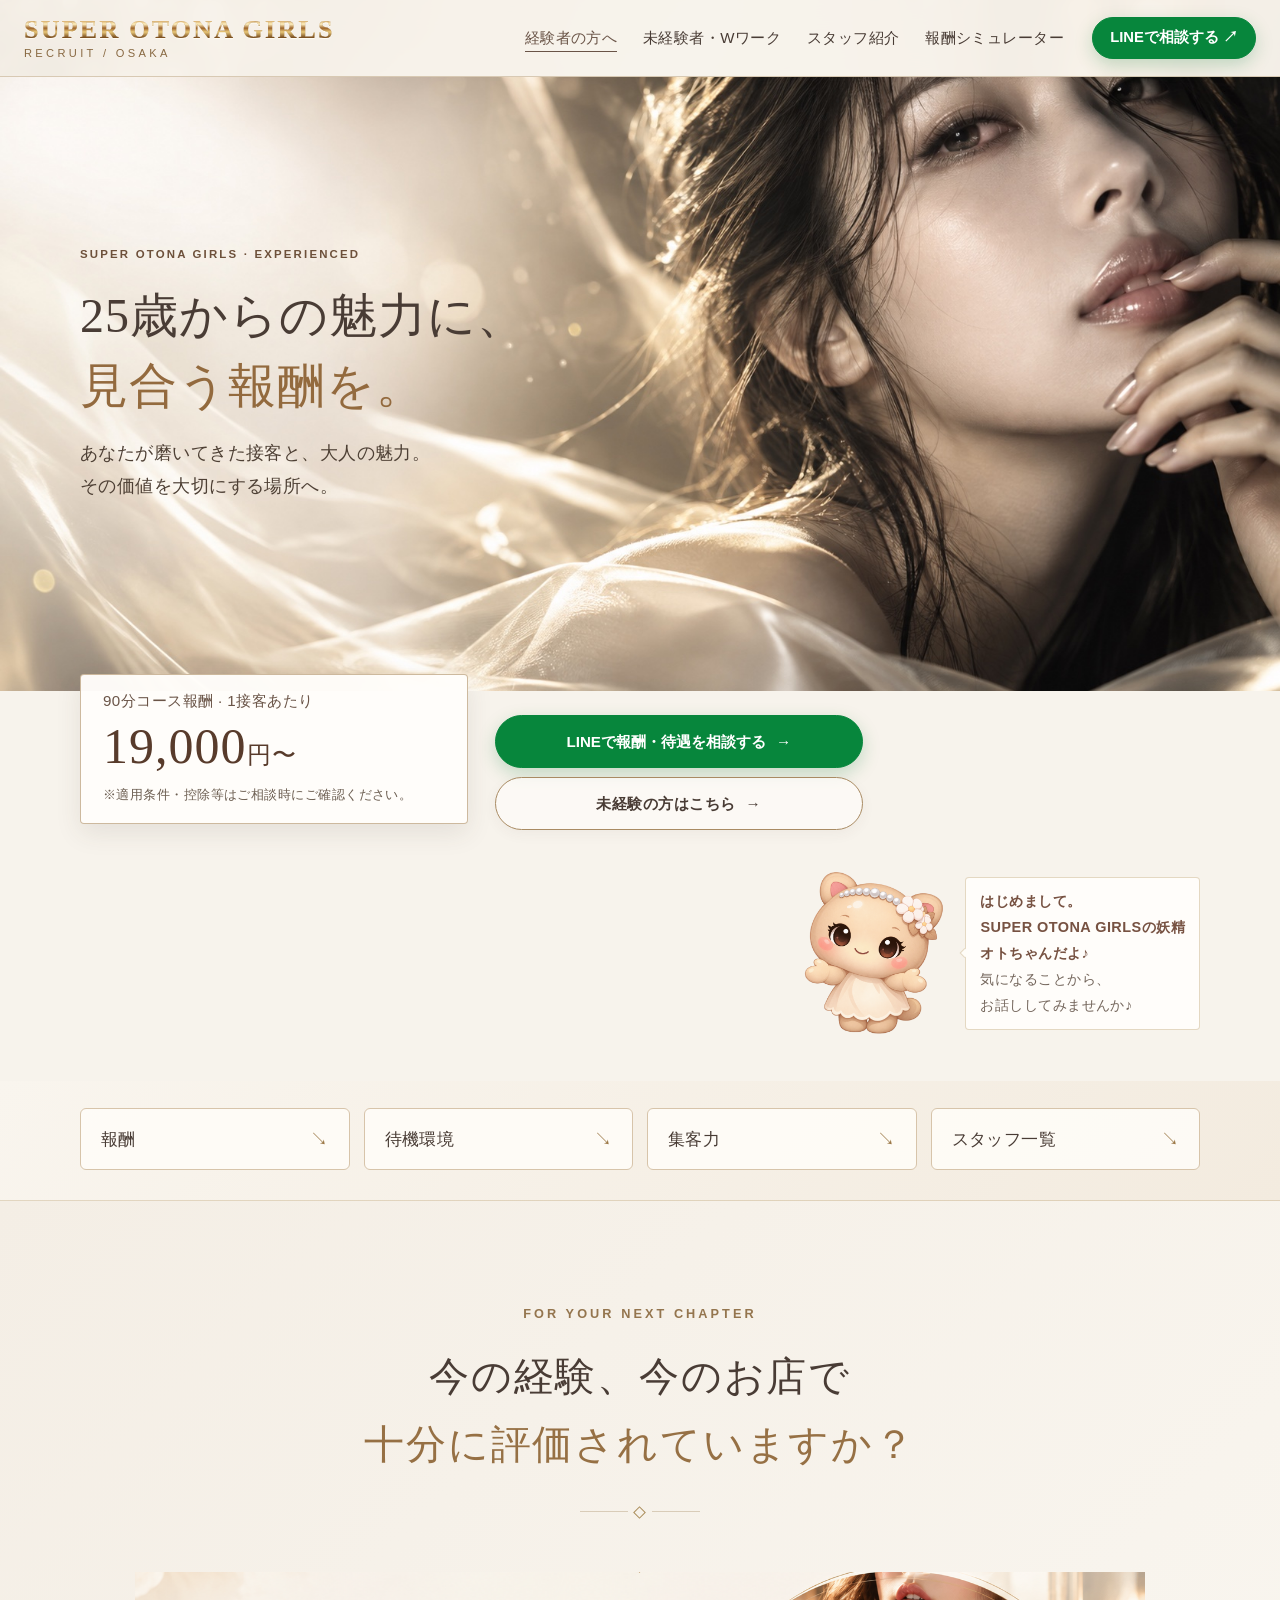
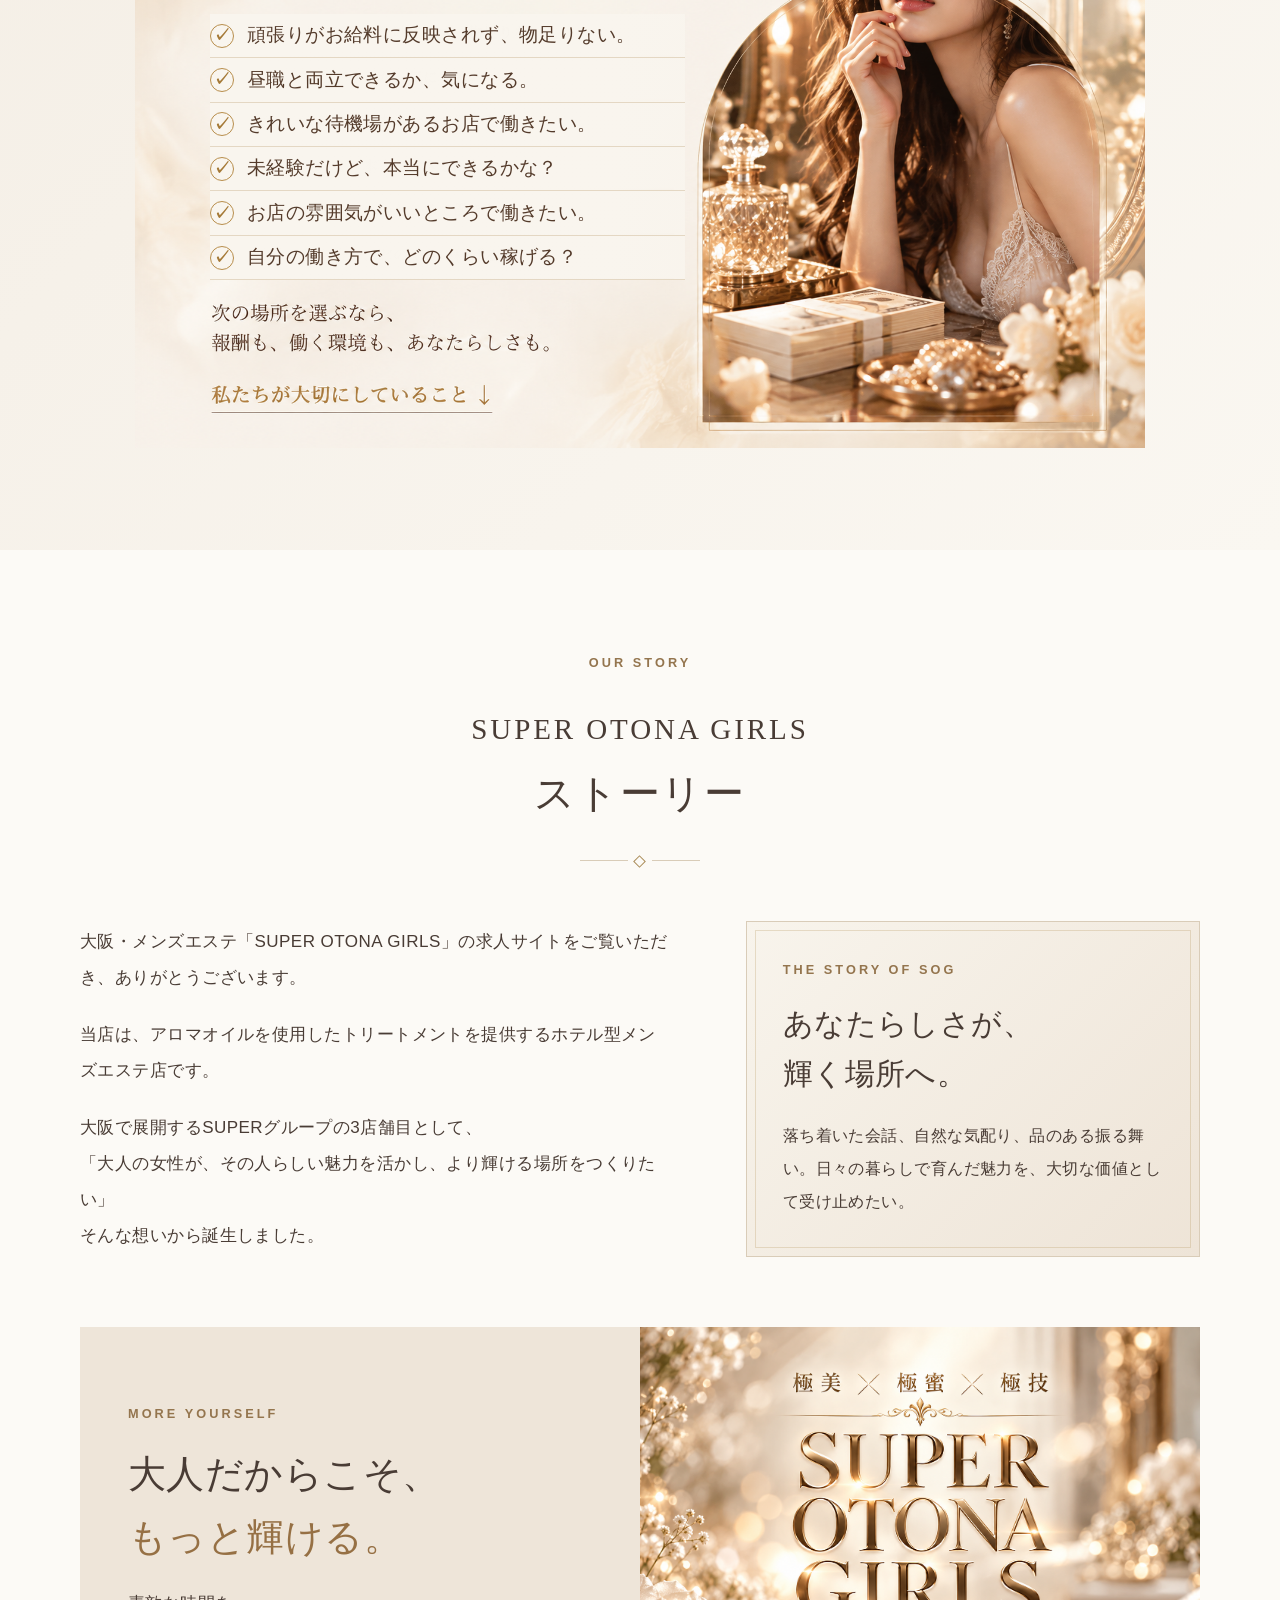
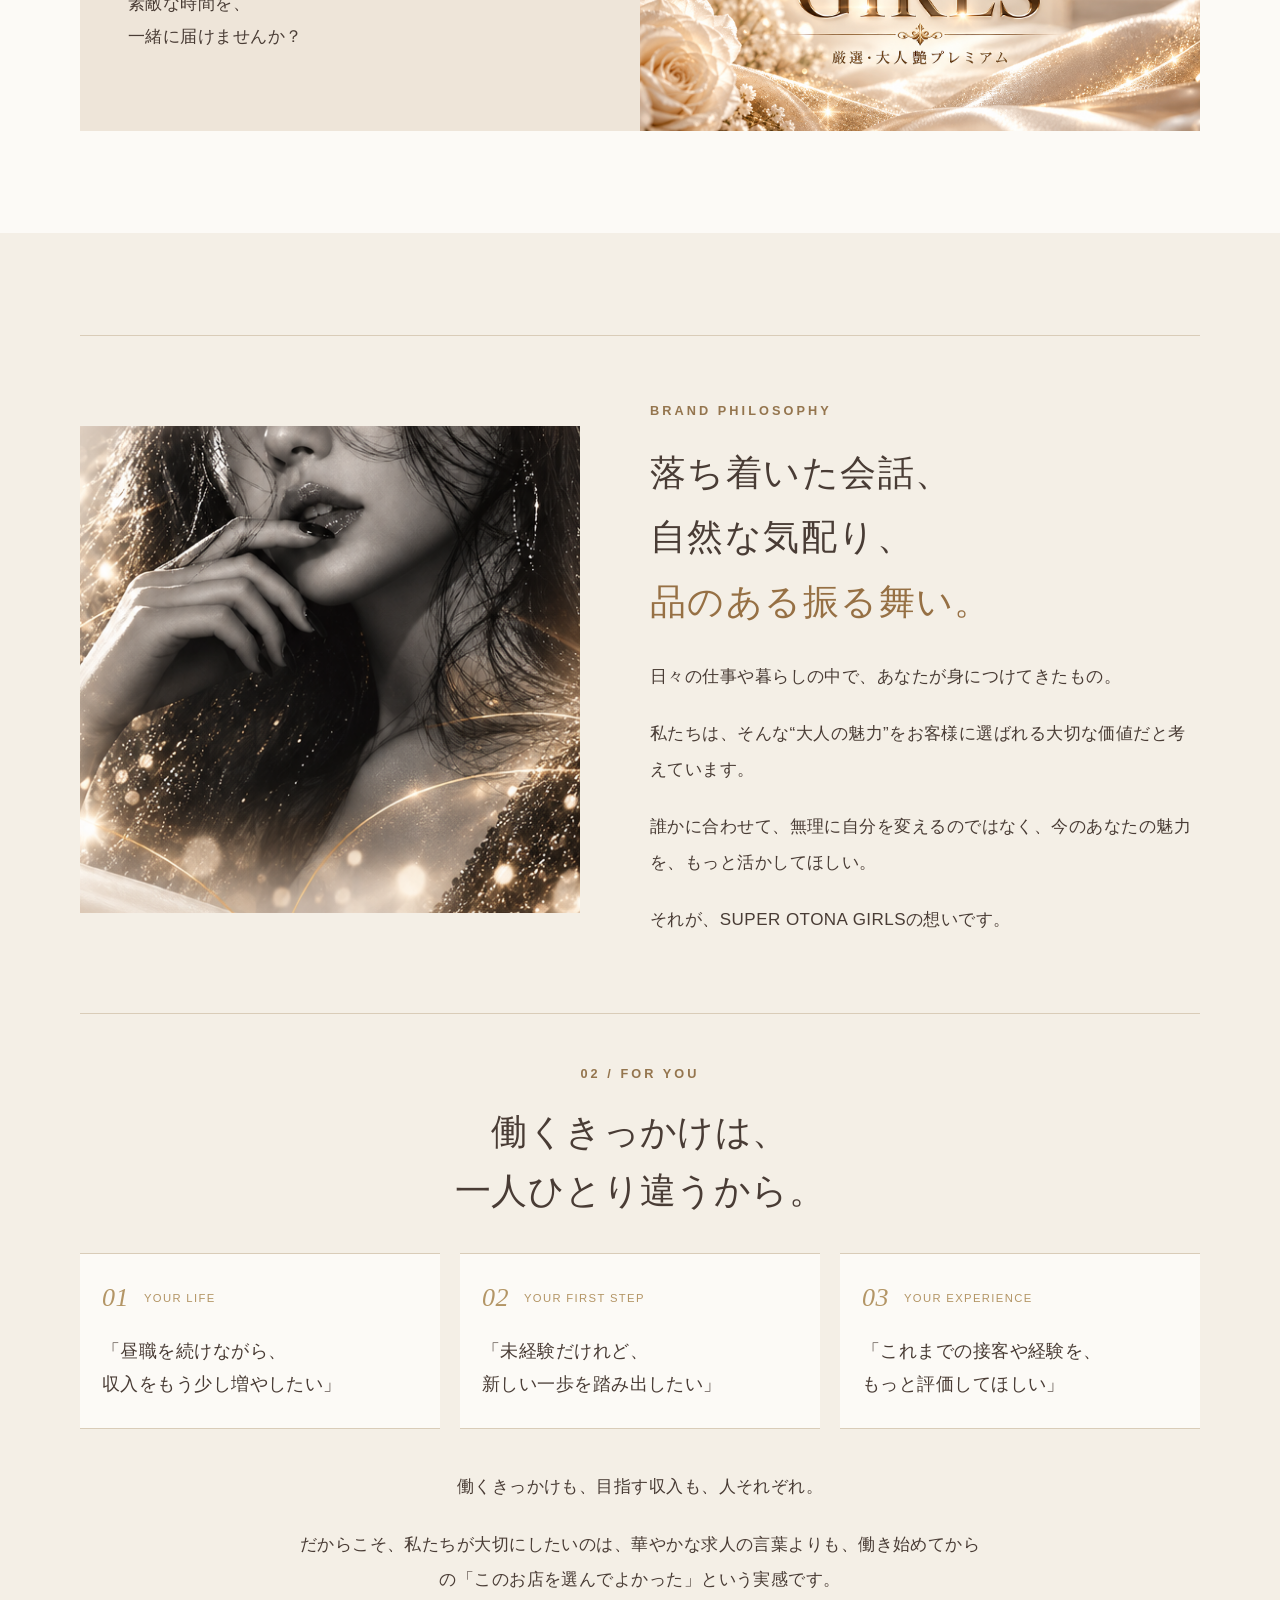
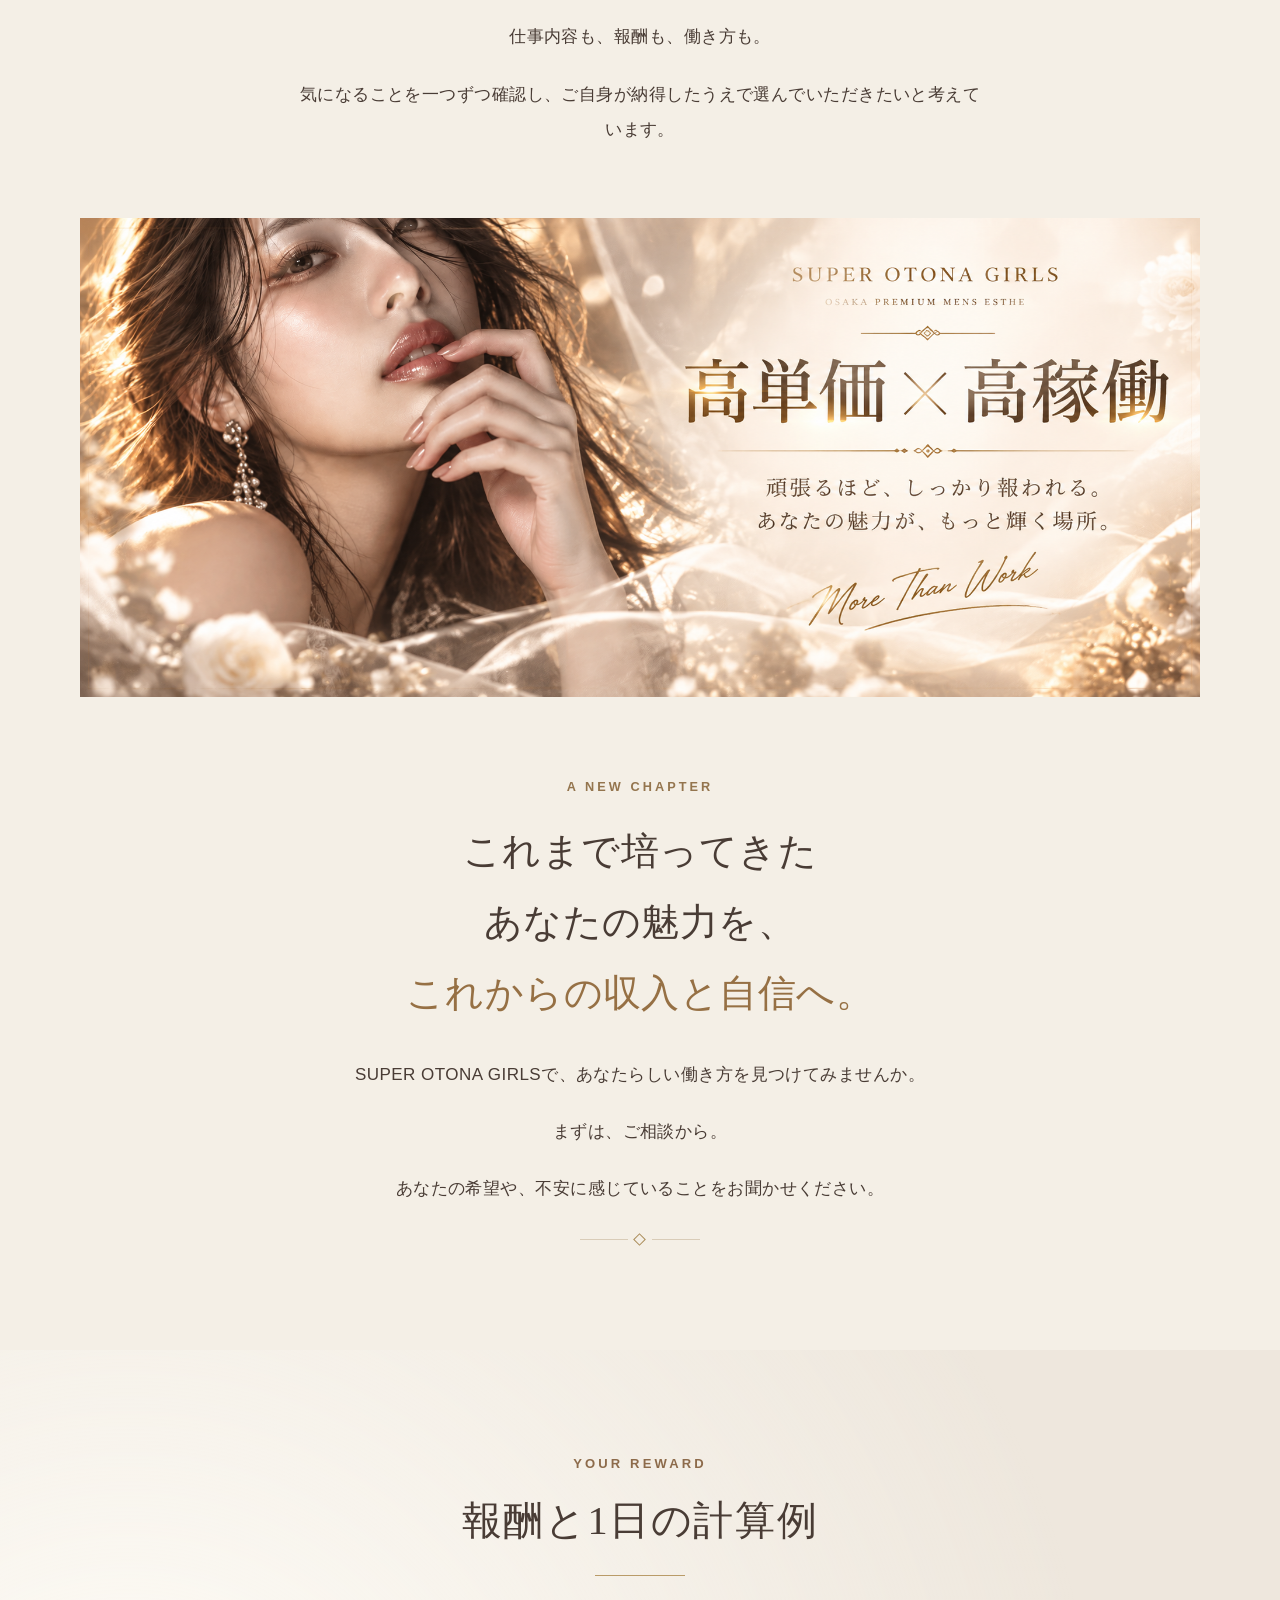
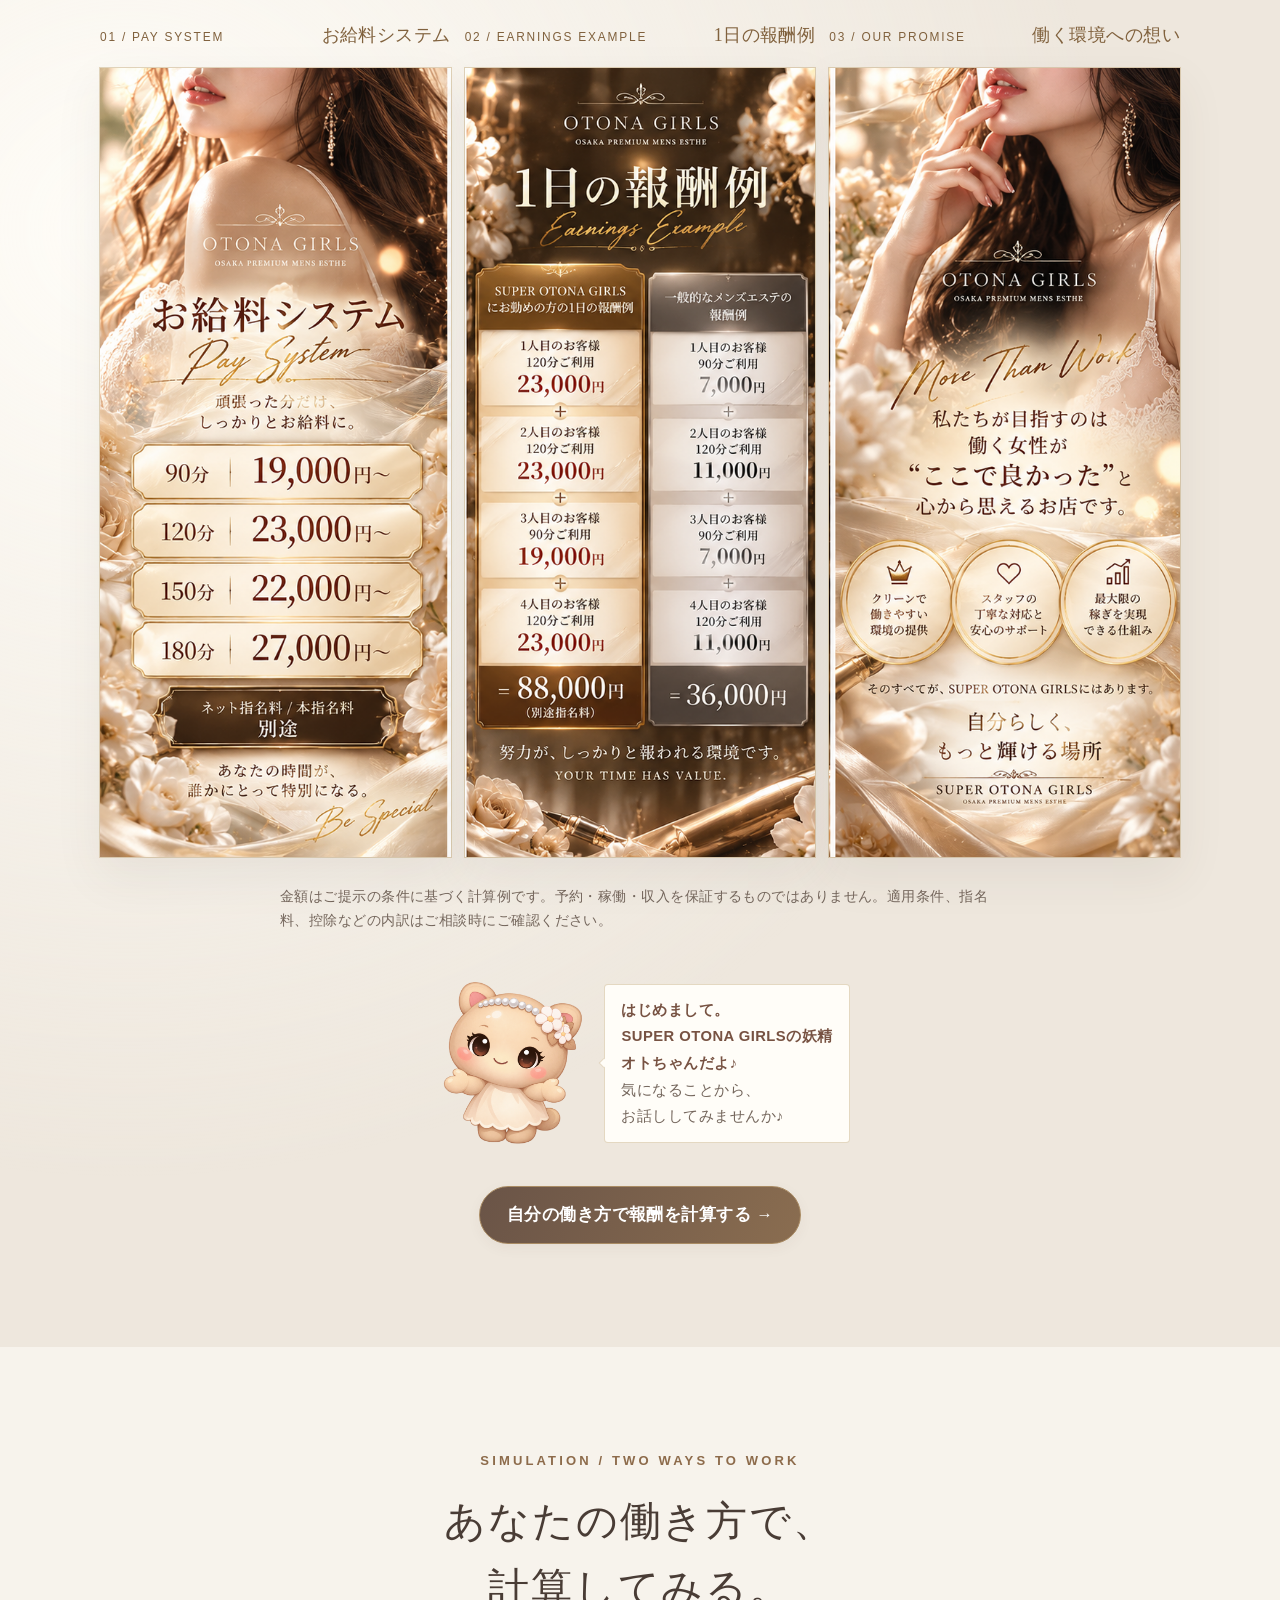
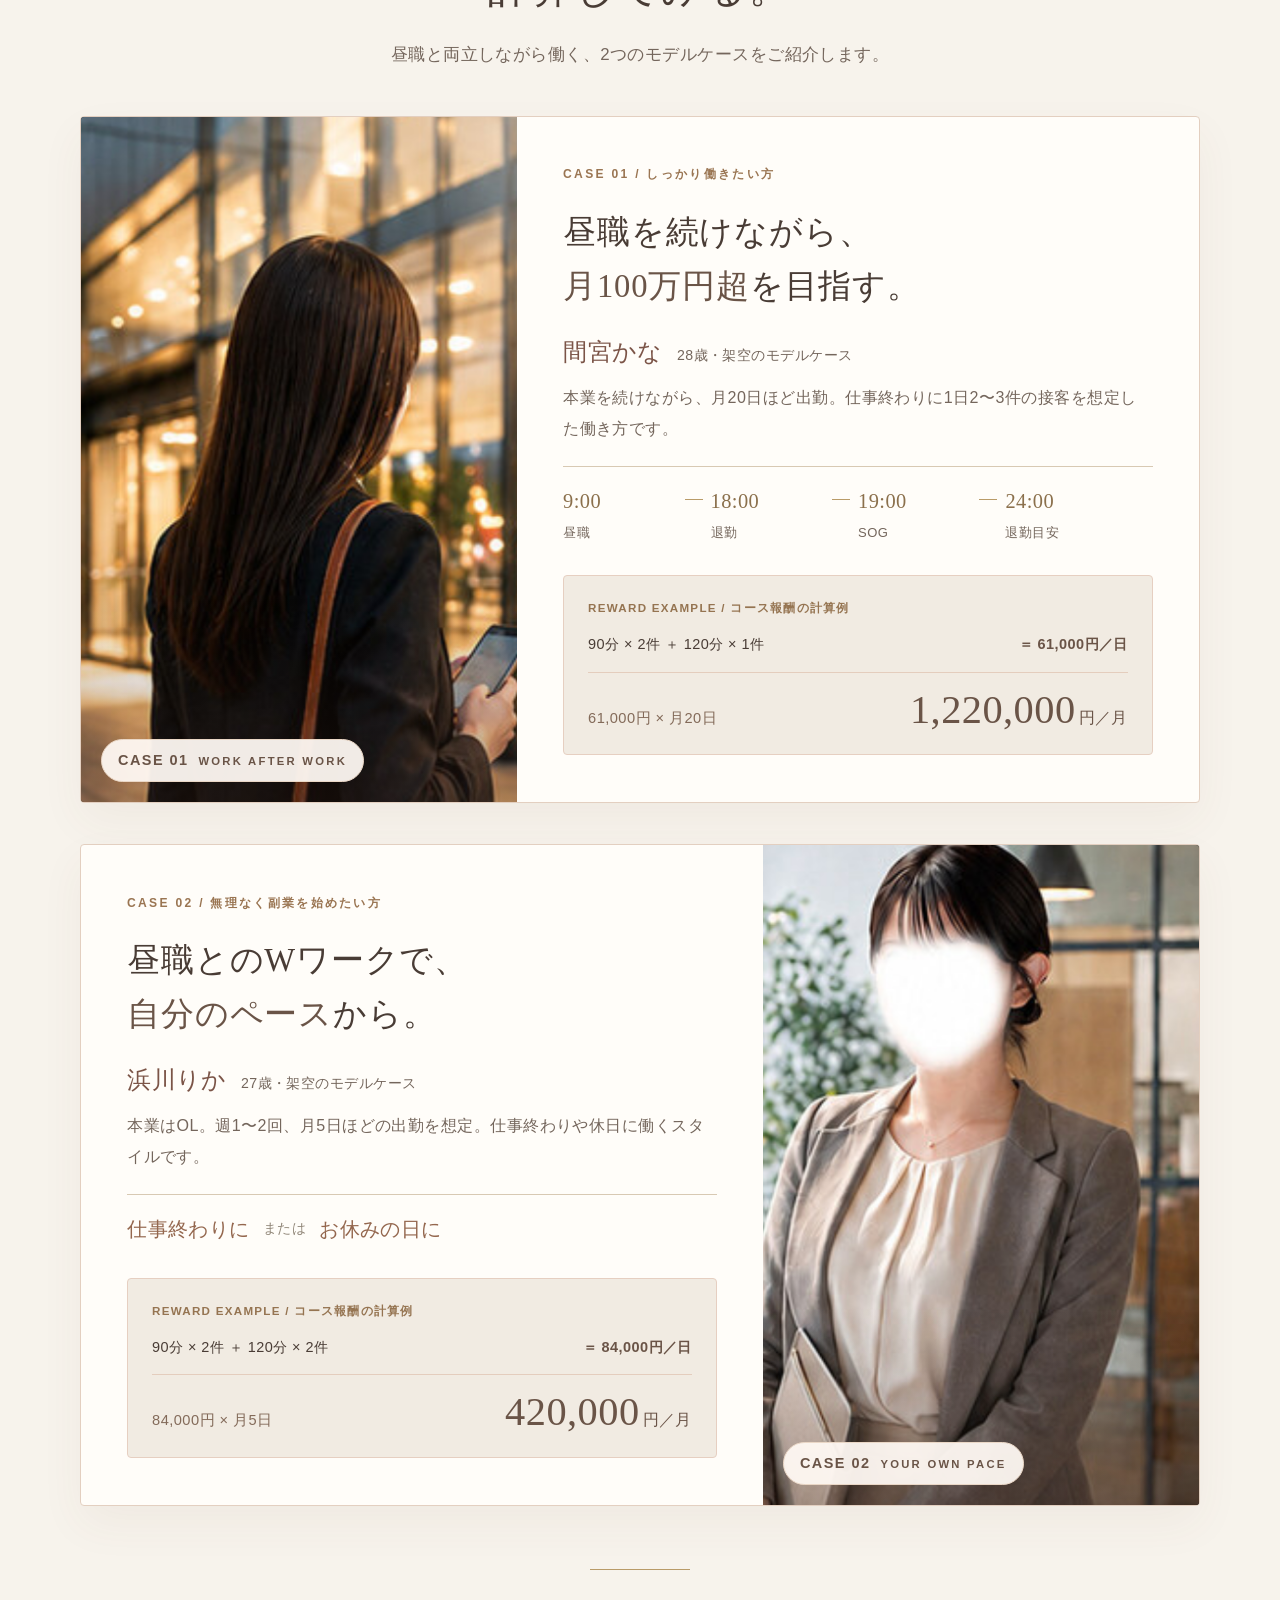
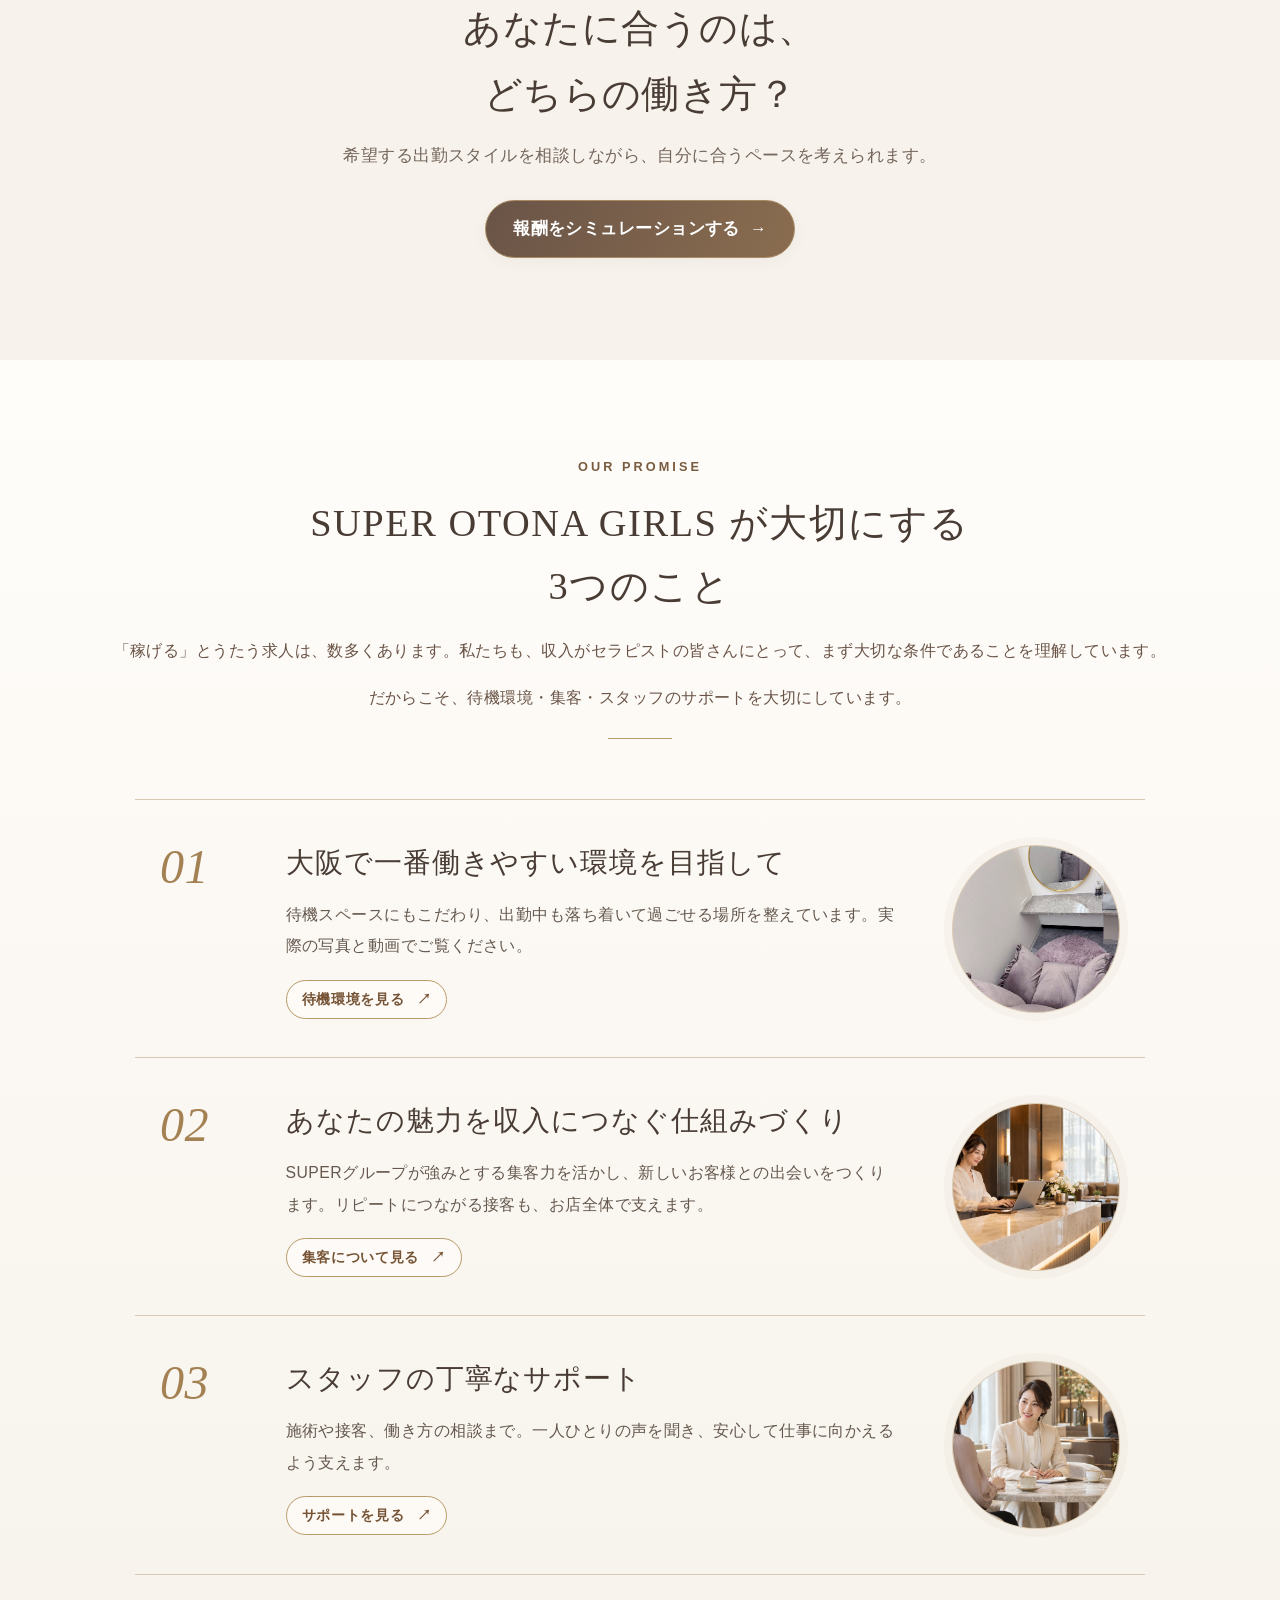
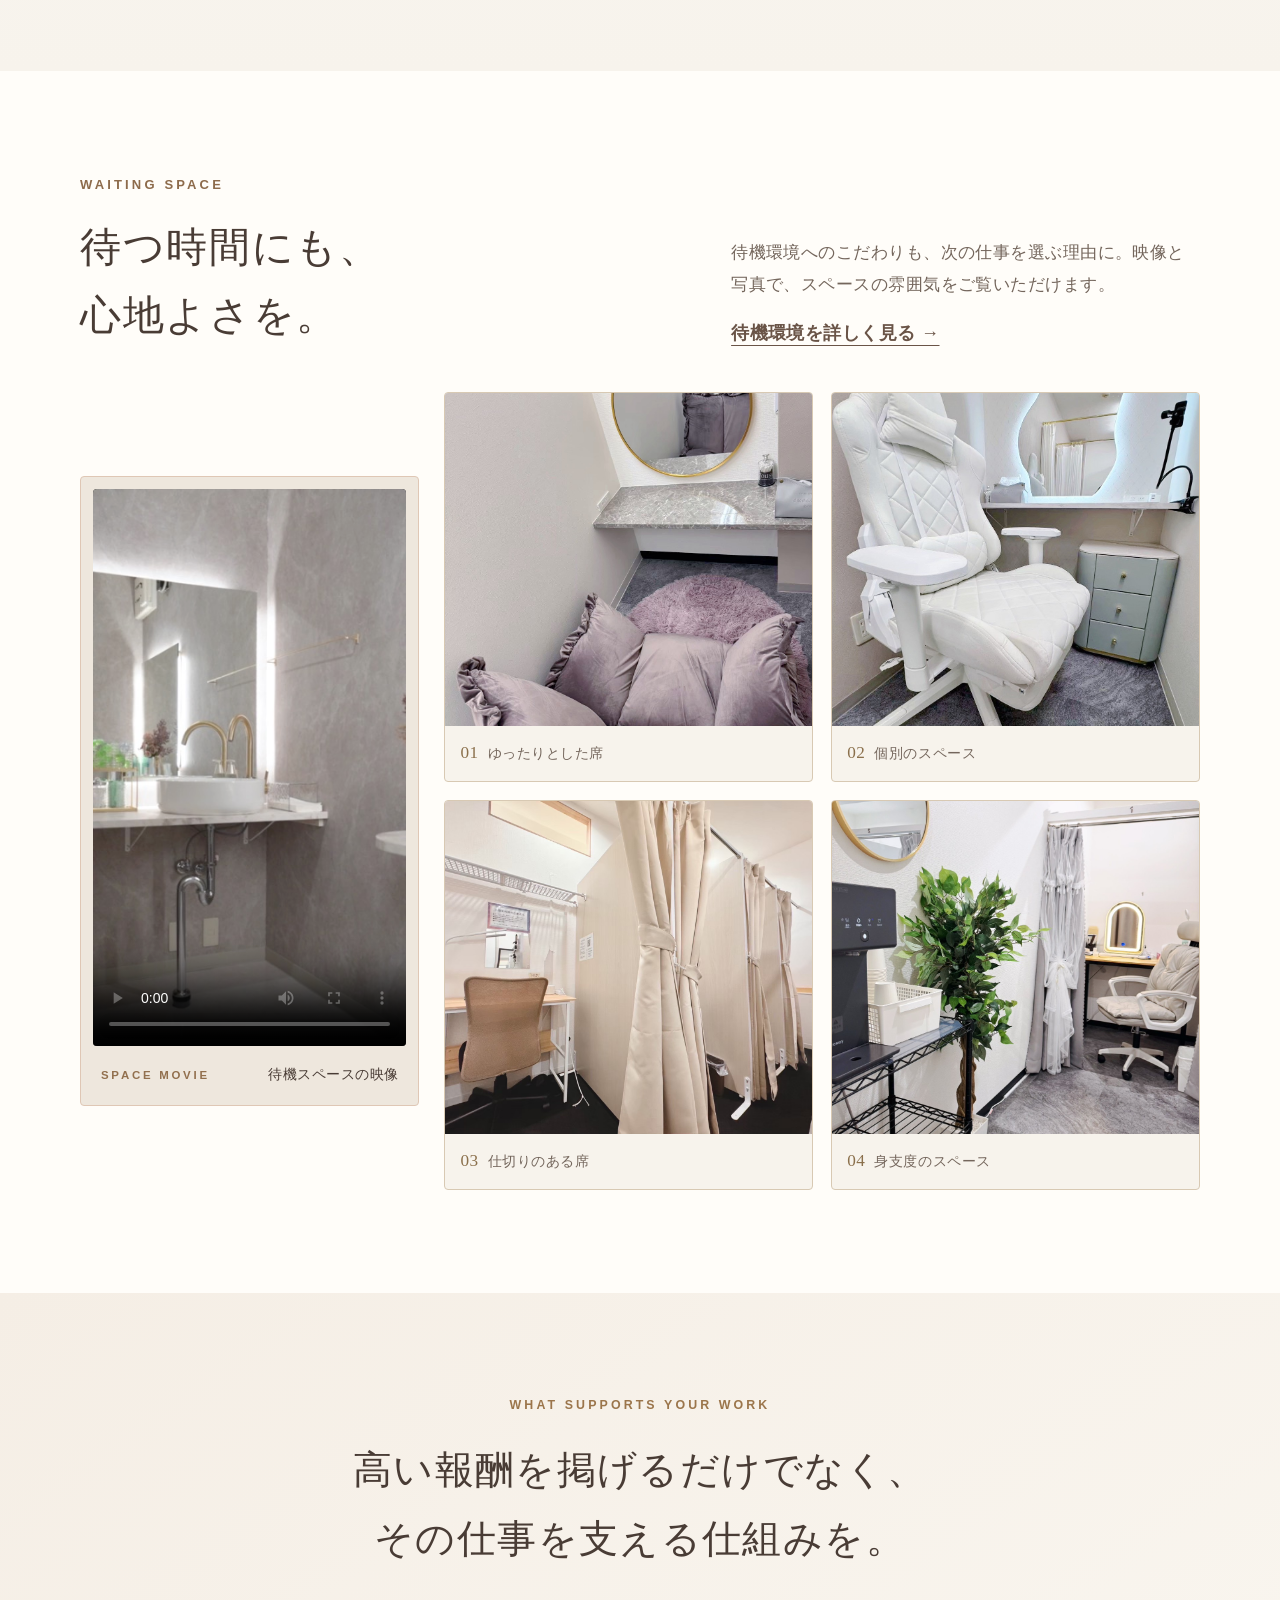
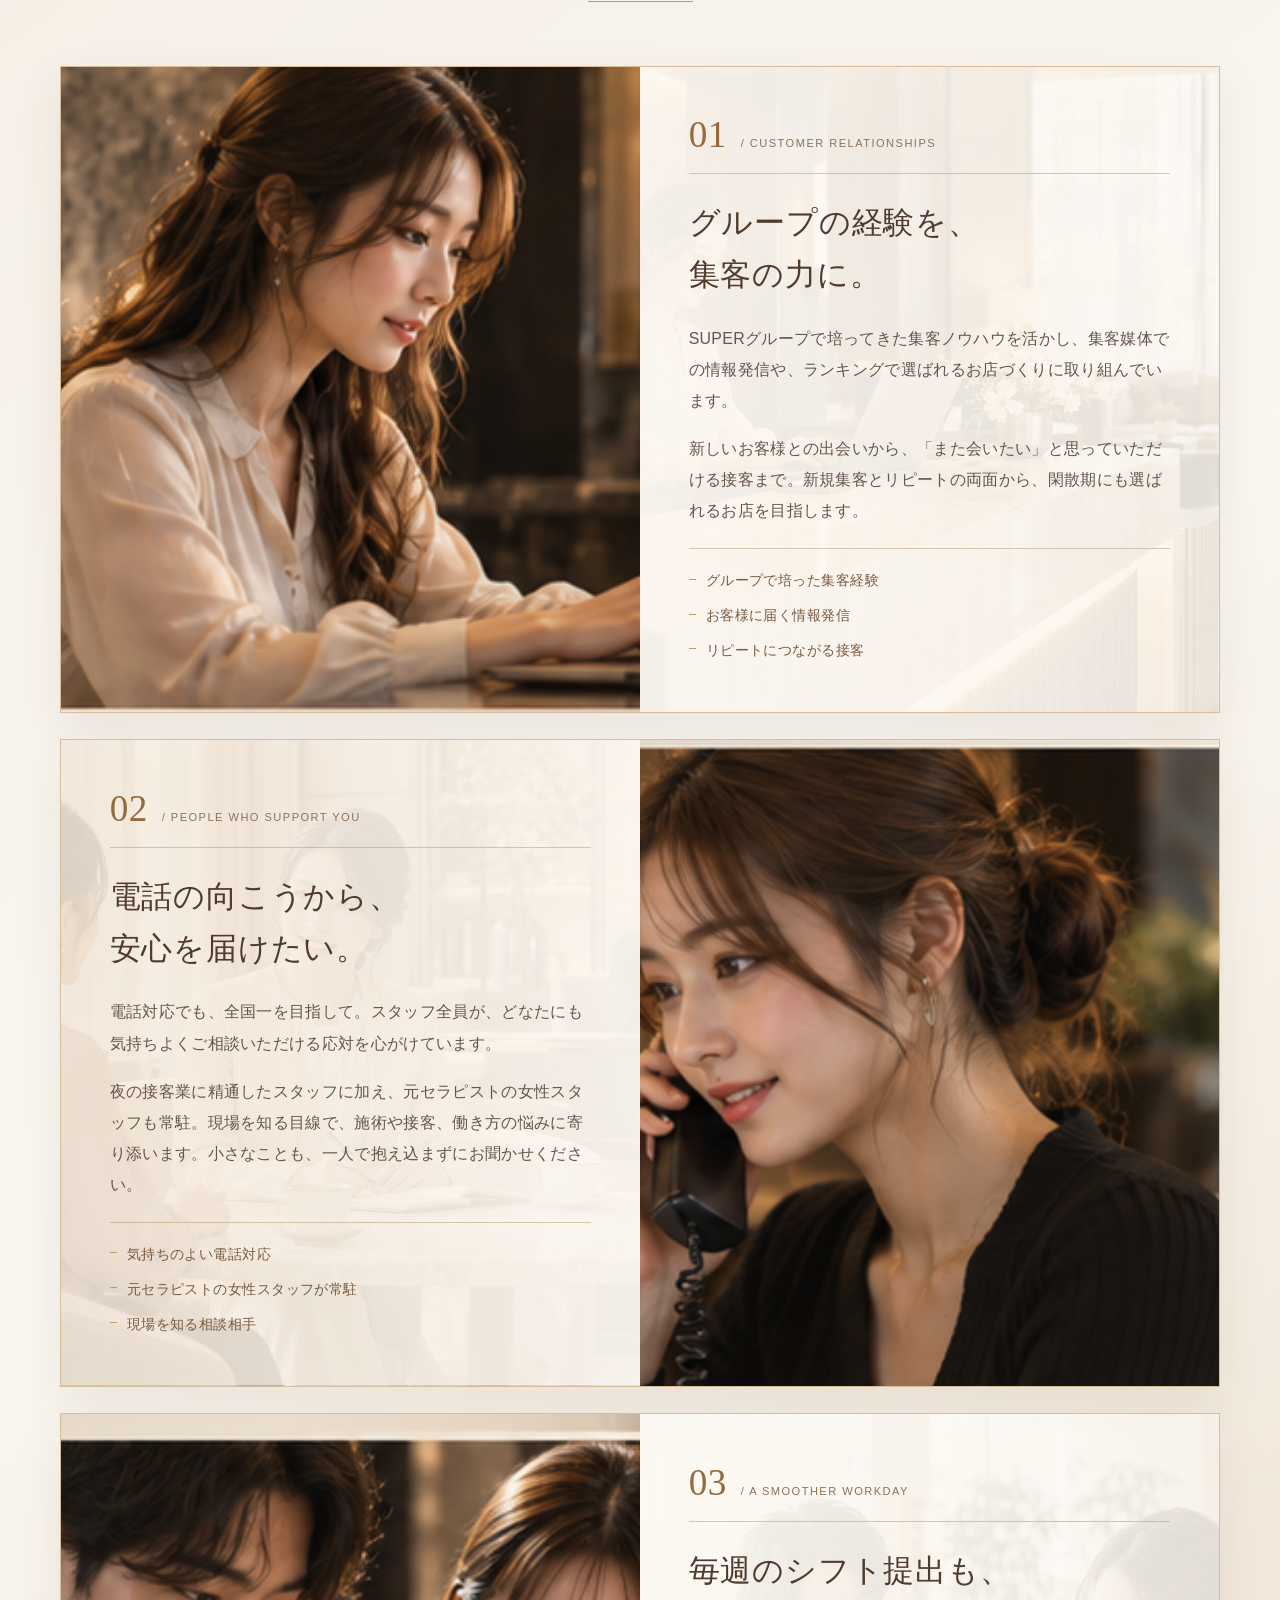
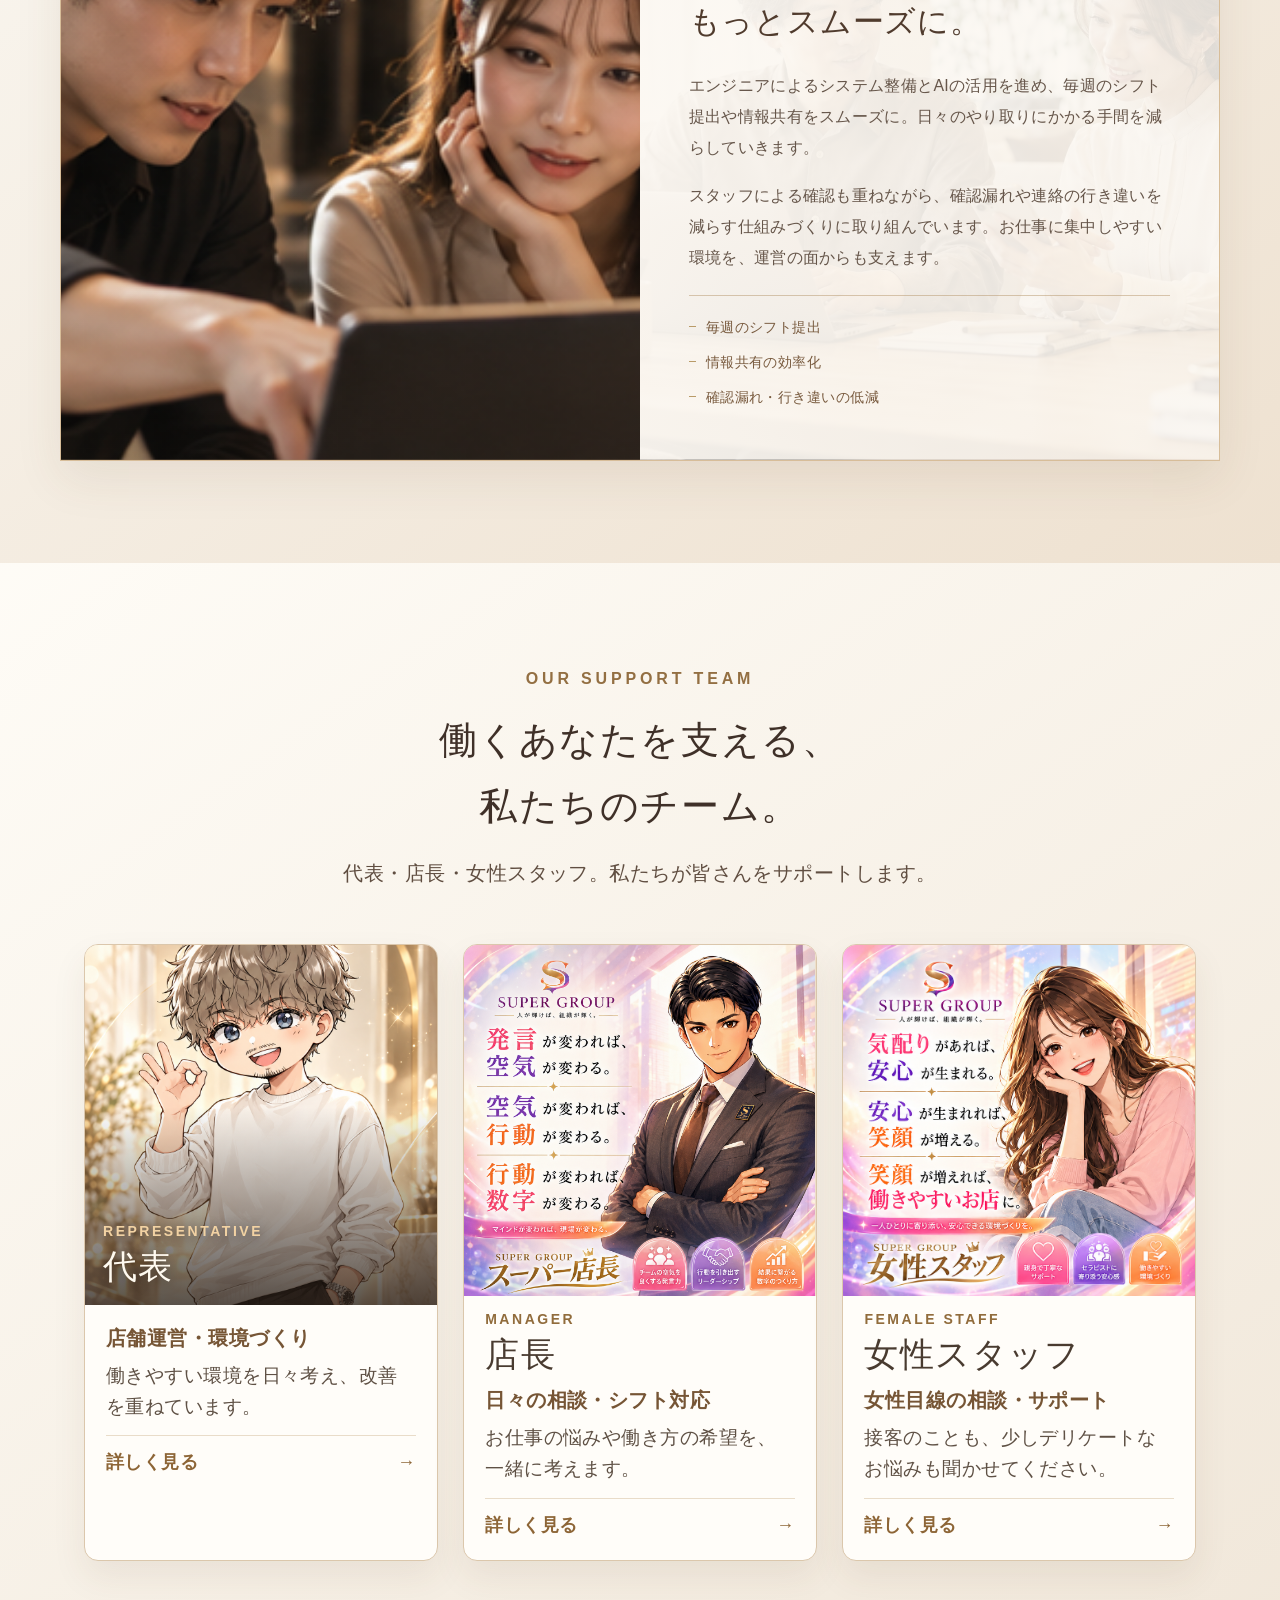
==== commit 7b71e57c: "ページ内案内と週単位の報酬計算を追加" ====
--- a/index.html
+++ b/index.html
@@ -8,7 +8,7 @@
   <meta name="description" content="SUPER OTONA GIRLSの求人LPデザイン検討用サンプル。経験者向けの報酬・働く環境をご紹介します。">
   <title>経験者の方へ | SUPER OTONA GIRLS 求人サンプル</title>
   <link rel="icon" href="favicon.svg" type="image/svg+xml">
-  <link rel="stylesheet" href="tokens.css"><link rel="stylesheet" href="base.css"><link rel="stylesheet" href="components.css"><link rel="stylesheet" href="pages.css?v=21">
+  <link rel="stylesheet" href="tokens.css"><link rel="stylesheet" href="base.css"><link rel="stylesheet" href="components.css?v=2"><link rel="stylesheet" href="pages.css?v=21">
   <link rel="stylesheet" href="experienced.css?v=5">
   <link rel="stylesheet" href="experienced-support.css?v=2">
   <link rel="stylesheet" href="experience-v2.css?v=8">
@@ -21,7 +21,8 @@
   <link rel="stylesheet" href="line-cta.css?v=2">
   <link rel="stylesheet" href="top-team.css?v=6">
   <link rel="stylesheet" href="body-type-plus-2.css?v=1">
-  <script defer src="config.js"></script><script defer src="main.js?v=3"></script><script defer src="animations.js?v=2"></script><script defer src="petals.js?v=1"></script>
+  <link rel="stylesheet" href="top-hero-jump.css?v=1">
+  <script defer src="config.js"></script><script defer src="main.js?v=4"></script><script defer src="animations.js?v=2"></script><script defer src="petals.js?v=1"></script>
 </head>
 <body data-page="experienced">
   <header class="site-header">
@@ -56,6 +57,15 @@
         <aside class="e-help-guide top-a-hero__guide" aria-label="オトちゃんからのひとこと"><span class="e-help-mascot" aria-hidden="true"><img src="otochan-open-arms.png" alt="" width="1145" height="1374"></span><p><strong>はじめまして。<br>SUPER OTONA GIRLSの妖精<br>オトちゃんだよ♪</strong><br>気になることから、<br>お話ししてみませんか♪</p></aside>
       </div>
     </section>
+
+    <nav class="top-hero-jump" aria-label="ページ内のご案内">
+      <div class="container top-hero-jump__grid">
+        <a href="#reward">報酬 <span aria-hidden="true">↘</span></a>
+        <a href="#waiting-space">待機環境 <span aria-hidden="true">↘</span></a>
+        <a href="#customer-acquisition">集客力 <span aria-hidden="true">↘</span></a>
+        <a href="#e-team-title">スタッフ一覧 <span aria-hidden="true">↘</span></a>
+      </div>
+    </nav>
 
     <section class="ev-section ev-concerns" id="before-start" aria-labelledby="before-title"><div class="container">
       <header class="ev-heading reveal"><span class="ev-kicker">FOR YOUR NEXT CHAPTER</span><h2 id="before-title">今の経験、今のお店で<br><em>十分に評価されていますか？</em></h2><span class="ev-ornament" aria-hidden="true"></span></header>
--- a/components.css
+++ b/components.css
@@ -59,6 +59,12 @@
 .footer-links { display: flex; flex-wrap: wrap; gap: 12px 24px; margin: 20px 0 30px; }
 .footer-links a { font-size: .84rem; }
 .site-footer .fine-print { color: #c8bdab; }
+.back-to-top { position: fixed; z-index: 34; right: clamp(16px, 2.5vw, 34px); bottom: 26px; display: inline-flex; align-items: center; justify-content: center; gap: 9px; min-height: 48px; padding: 10px 20px; border: 1px solid rgba(161,118,60,.72); border-radius: 999px; background: #f8f3e9; color: #5b3b24; box-shadow: 0 9px 28px rgba(44,27,10,.19); font: 700 .88rem/1.3 var(--font-sans); cursor: pointer; opacity: 0; visibility: hidden; pointer-events: none; transform: translateY(12px); transition: opacity .25s ease, transform .25s ease, visibility 0s linear .25s; }
+.back-to-top.is-visible { opacity: 1; visibility: visible; pointer-events: auto; transform: none; transition-delay: 0s; }
+.back-to-top:hover { background: #fffaf1; box-shadow: 0 12px 32px rgba(44,27,10,.25); }
+.back-to-top:focus-visible { outline: 3px solid #9d713d; outline-offset: 3px; }
+.back-to-top span:first-child { font-size: 1.25em; line-height: 1; }
+body.menu-open .back-to-top { opacity: 0; visibility: hidden; pointer-events: none; }
 .mobile-cta { display: none; }
 .demo-dialog { border: 1px solid var(--color-gold); border-radius: 12px; padding: 0; width: min(calc(100% - 32px), 480px); max-height: min(80vh, 650px); color: var(--color-ink); box-shadow: 0 25px 80px rgba(0,0,0,.38); }
 .demo-dialog::backdrop { background: rgba(0,0,0,.65); }
@@ -87,3 +93,4 @@
 @media (max-width: 980px) { .header-inner { width: min(calc(100% - 40px), 1320px); } .nav-links { gap: 12px; } .nav-links a { font-size: .73rem; } .header-cta { display: none; } }
 @media (max-width: 760px) { .header-inner { min-height: 66px; } .brand { min-width: 0; font-size: .88rem; } .menu-toggle { display: block; } .nav-links { display: none; position: absolute; top: 100%; left: 0; right: 0; background: var(--color-charcoal); padding: 16px 20px 22px; border-bottom: 1px solid var(--color-gold); flex-direction: column; align-items: stretch; margin: 0; gap: 0; } .nav-links.is-open { display: flex; } .nav-links a { padding: 11px 7px; font-size: .95rem; } .split, .split--wide-media { grid-template-columns: 1fr; gap: 28px; } .split--reverse > :first-child { order: 0; } .stat-grid, .info-grid { grid-template-columns: 1fr; } .stat-card--featured { transform: none; } .flow { grid-template-columns: repeat(2, 1fr); } .gallery { grid-template-columns: 1fr; } .gallery-thumbs { grid-template-columns: repeat(2, 1fr); } .cta-panel { align-items: start; flex-direction: column; } .mobile-cta { display: grid; grid-template-columns: .85fr 1.15fr; gap: 8px; position: fixed; z-index: 35; left: 0; right: 0; bottom: 0; padding: 9px 12px calc(9px + env(safe-area-inset-bottom)); border-top: 1px solid var(--color-border); background: rgba(246,242,234,.97); box-shadow: 0 -8px 30px rgba(0,0,0,.11); } .mobile-cta .button { min-height: 48px; padding: 8px; font-size: .78rem; } body { padding-bottom: calc(72px + env(safe-area-inset-bottom)); } .site-footer { padding-bottom: 50px; } }
 @media (max-width: 430px) { .flow { grid-template-columns: 1fr; } .gallery-thumb img { height: 75px; } .dialog-inner { padding: 24px; } }
+@media (max-width: 760px) { .back-to-top { right: 12px; bottom: calc(80px + env(safe-area-inset-bottom)); min-height: 44px; padding: 8px 15px; font-size: .84rem; } }
--- a/top-hero-jump.css
+++ b/top-hero-jump.css
@@ -0,0 +1,59 @@
+/* 経験者向けTOP: ヒーロー直後のページ内案内 */
+body[data-page="experienced"] .top-hero-jump {
+  padding-block: 22px 25px;
+  border-bottom: 1px solid rgba(183, 155, 107, .35);
+  background: linear-gradient(135deg, #f9f5ee 0%, #f3ebdf 100%);
+}
+
+body[data-page="experienced"] .top-hero-jump__grid {
+  display: grid;
+  grid-template-columns: repeat(2, minmax(0, 1fr));
+  gap: 10px;
+  max-width: 1120px;
+}
+
+body[data-page="experienced"] .top-hero-jump a {
+  display: flex;
+  align-items: center;
+  justify-content: space-between;
+  gap: 8px;
+  min-width: 0;
+  min-height: 54px;
+  padding: 12px 15px;
+  border: 1px solid #d7c4aa;
+  border-radius: 6px;
+  background: rgba(255, 253, 249, .87);
+  color: #493c35;
+  font: 500 .96rem/1.4 var(--font-serif);
+  letter-spacing: .025em;
+  text-decoration: none;
+  transition: background-color .3s, border-color .3s, box-shadow .3s, transform .3s;
+}
+
+body[data-page="experienced"] .top-hero-jump a span {
+  color: #9c7847;
+  font: 400 1.1rem/1 var(--font-sans);
+}
+
+body[data-page="experienced"] .top-hero-jump a:hover {
+  transform: translateY(-2px);
+  border-color: #b99b68;
+  background: #fffdfa;
+  box-shadow: 0 6px 18px rgba(80, 55, 31, .09);
+}
+
+body[data-page="experienced"] .top-hero-jump a:focus-visible {
+  outline: 3px solid #9c7847;
+  outline-offset: 3px;
+}
+
+@media (min-width: 760px) {
+  body[data-page="experienced"] .top-hero-jump { padding-block: 27px 30px; }
+  body[data-page="experienced"] .top-hero-jump__grid { grid-template-columns: repeat(4, minmax(0, 1fr)); gap: 14px; }
+  body[data-page="experienced"] .top-hero-jump a { min-height: 62px; padding-inline: 20px; font-size: 1.05rem; }
+}
+
+@media (prefers-reduced-motion: reduce) {
+  body[data-page="experienced"] .top-hero-jump a { transition: none; }
+  body[data-page="experienced"] .top-hero-jump a:hover { transform: none; }
+}
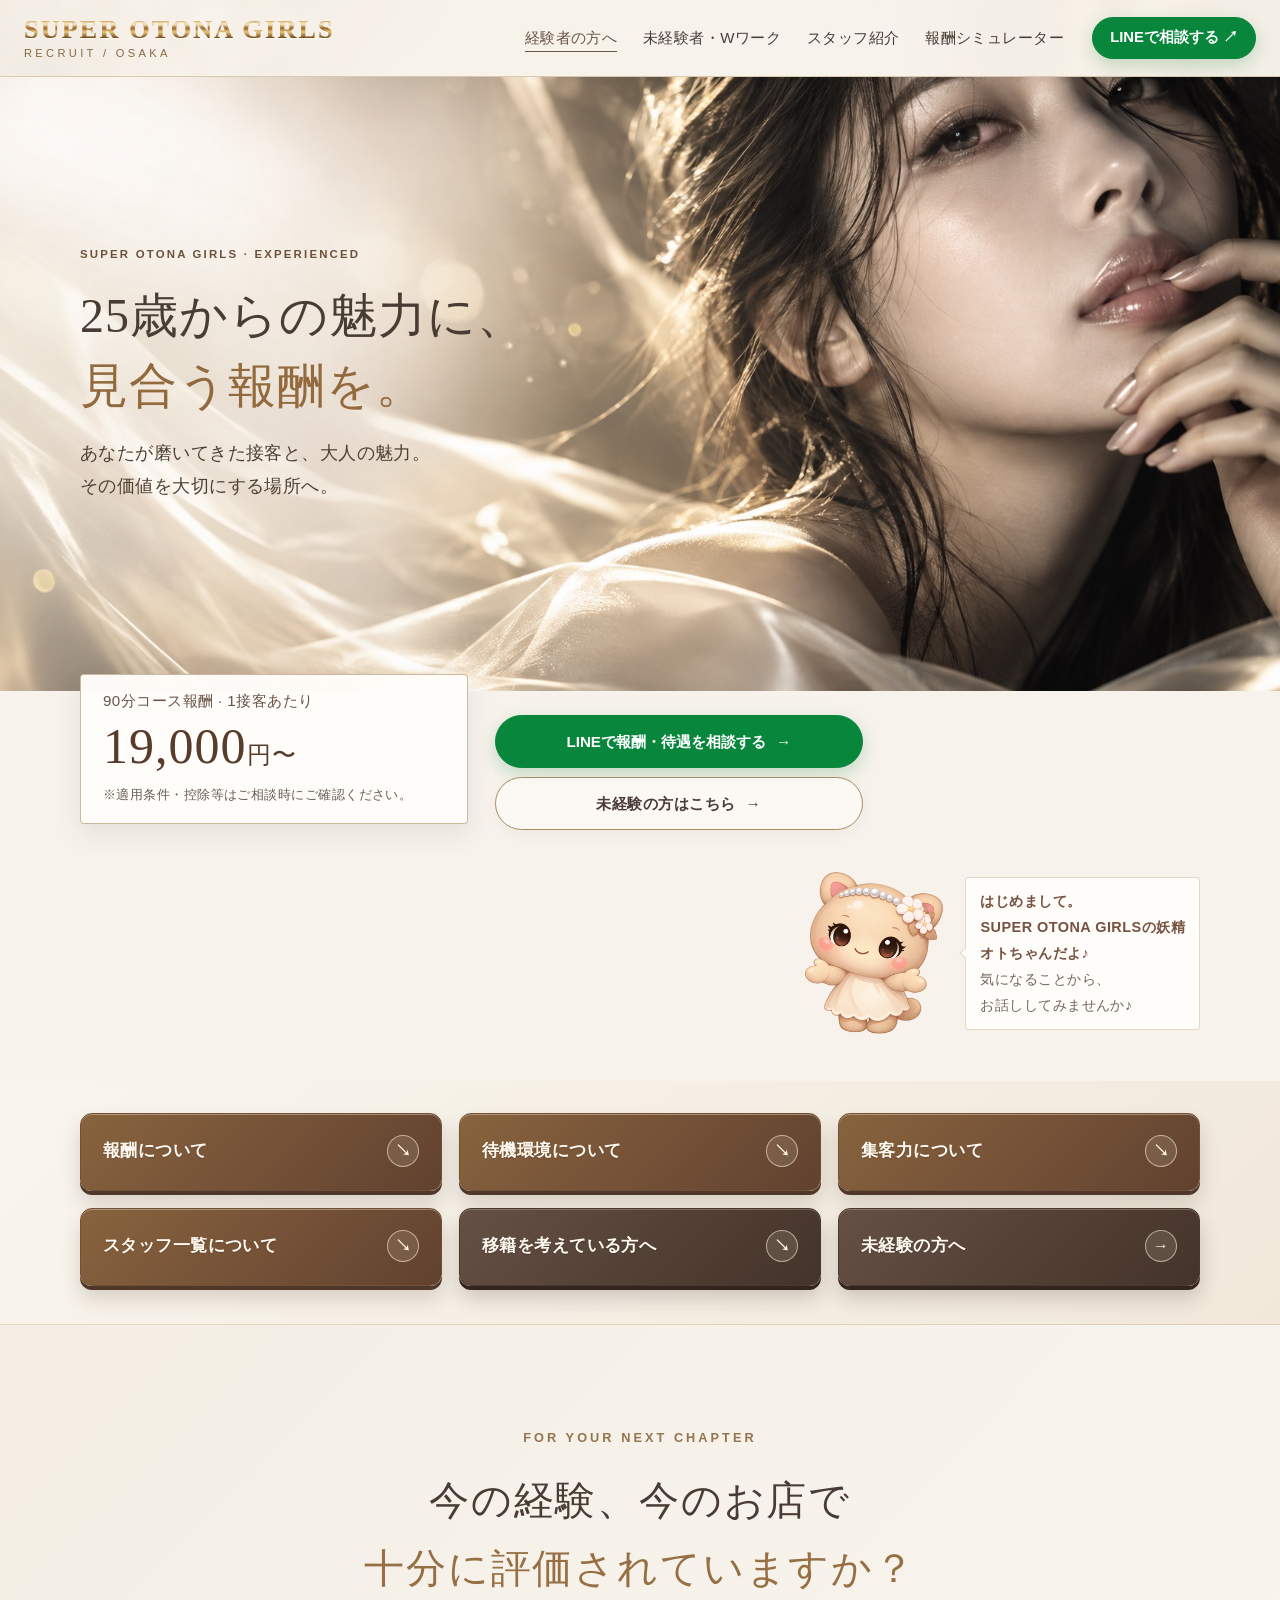
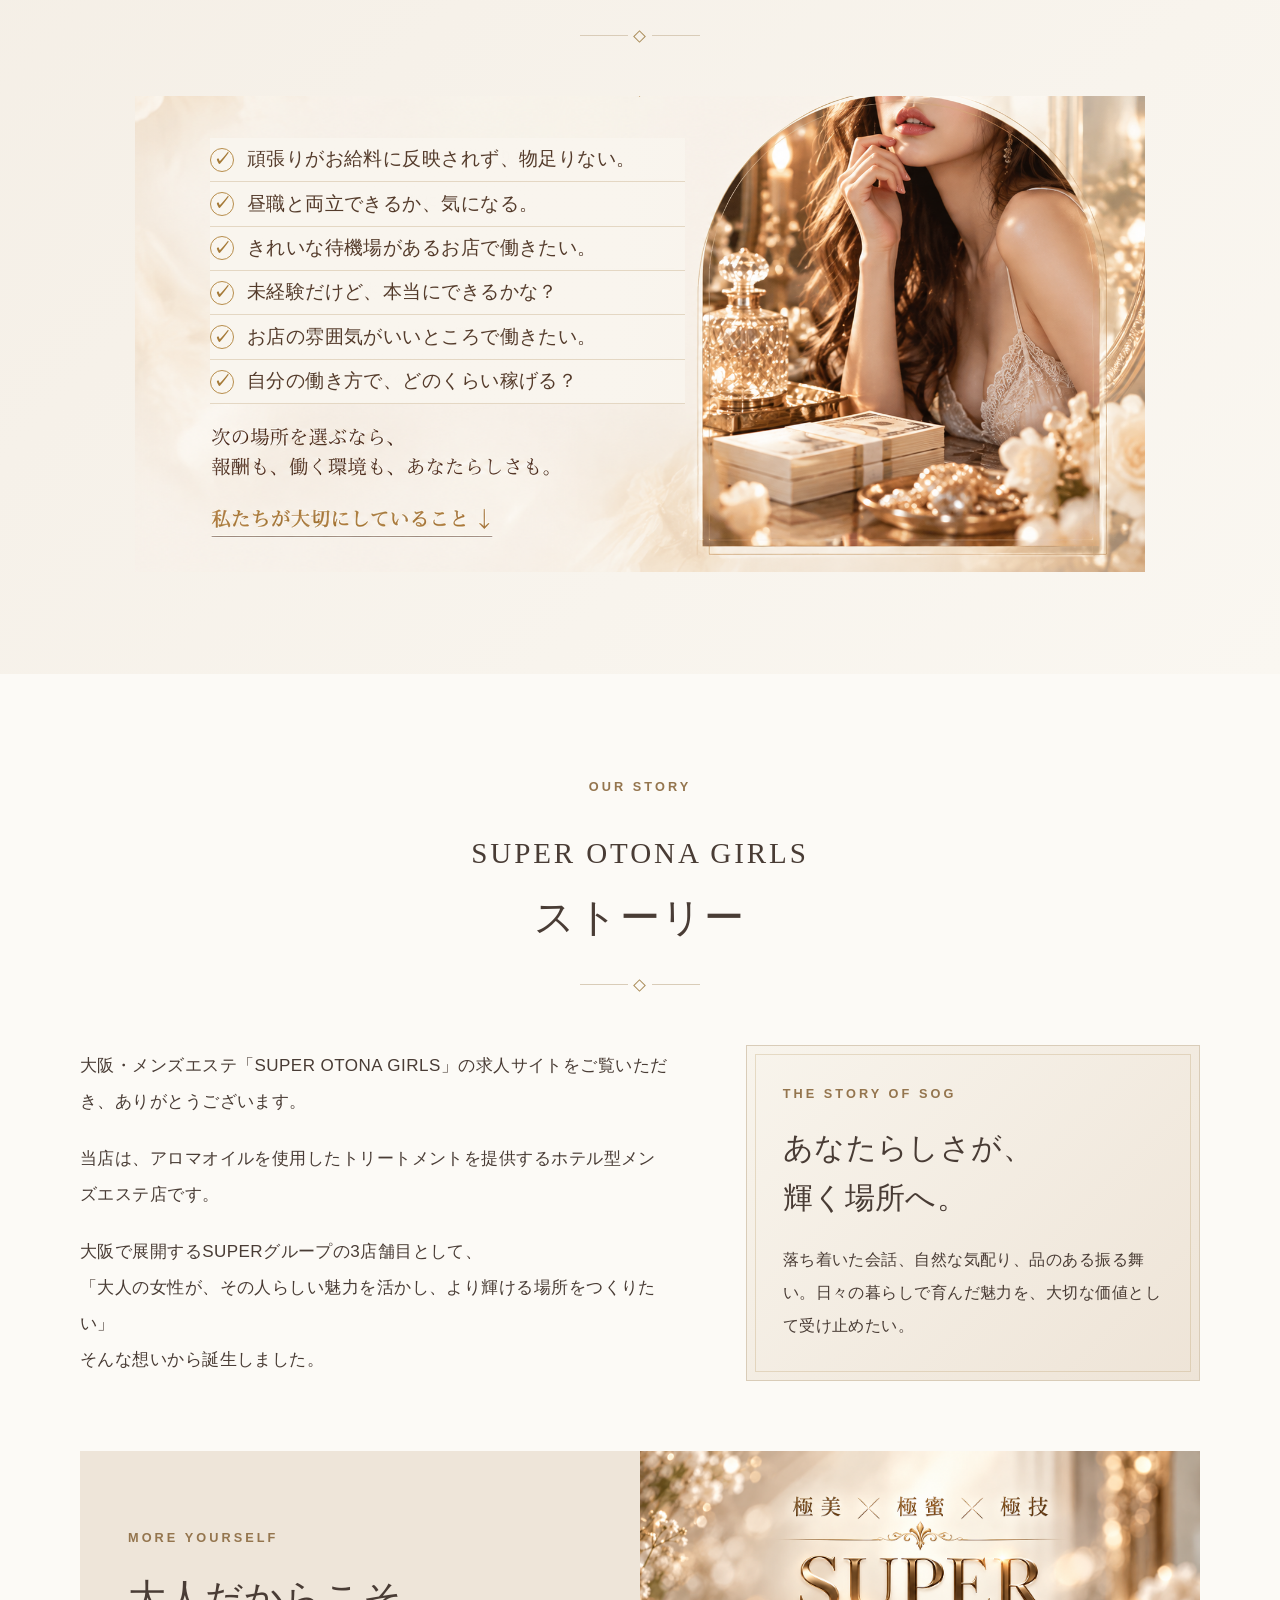
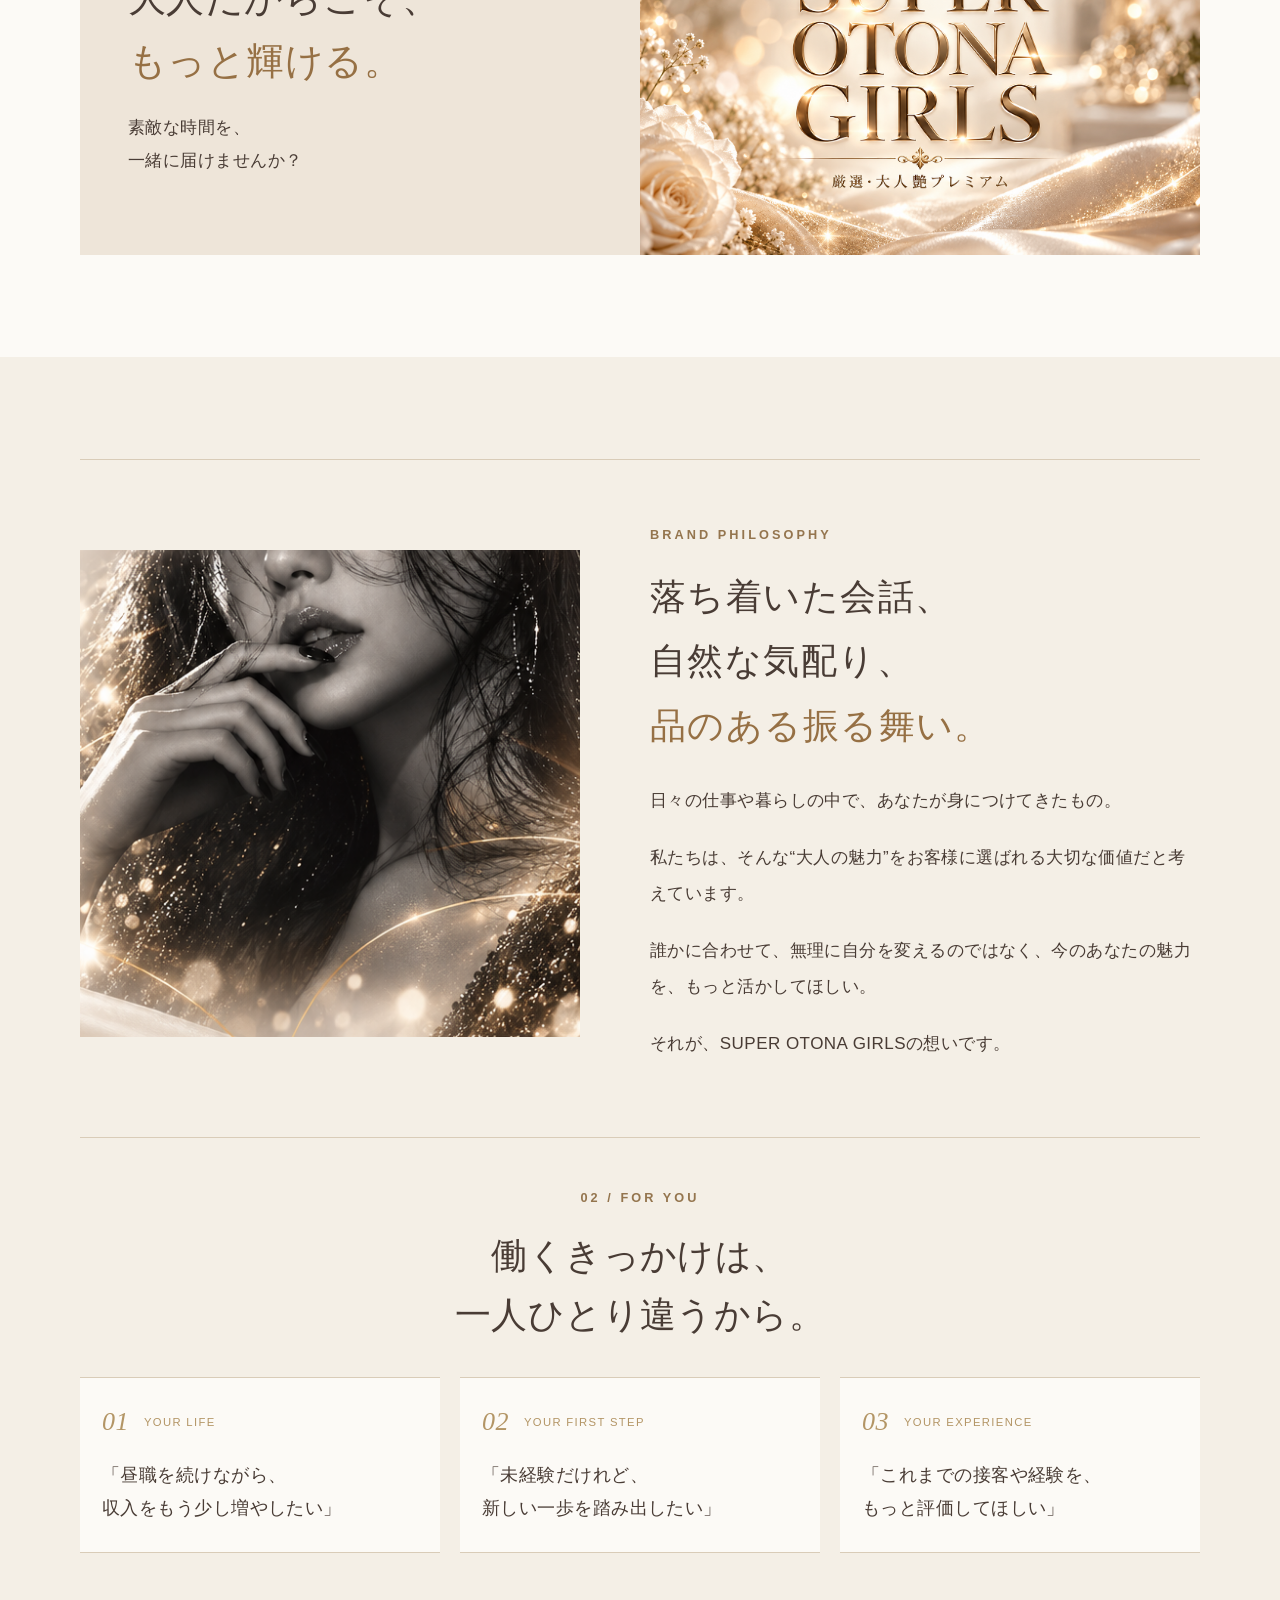
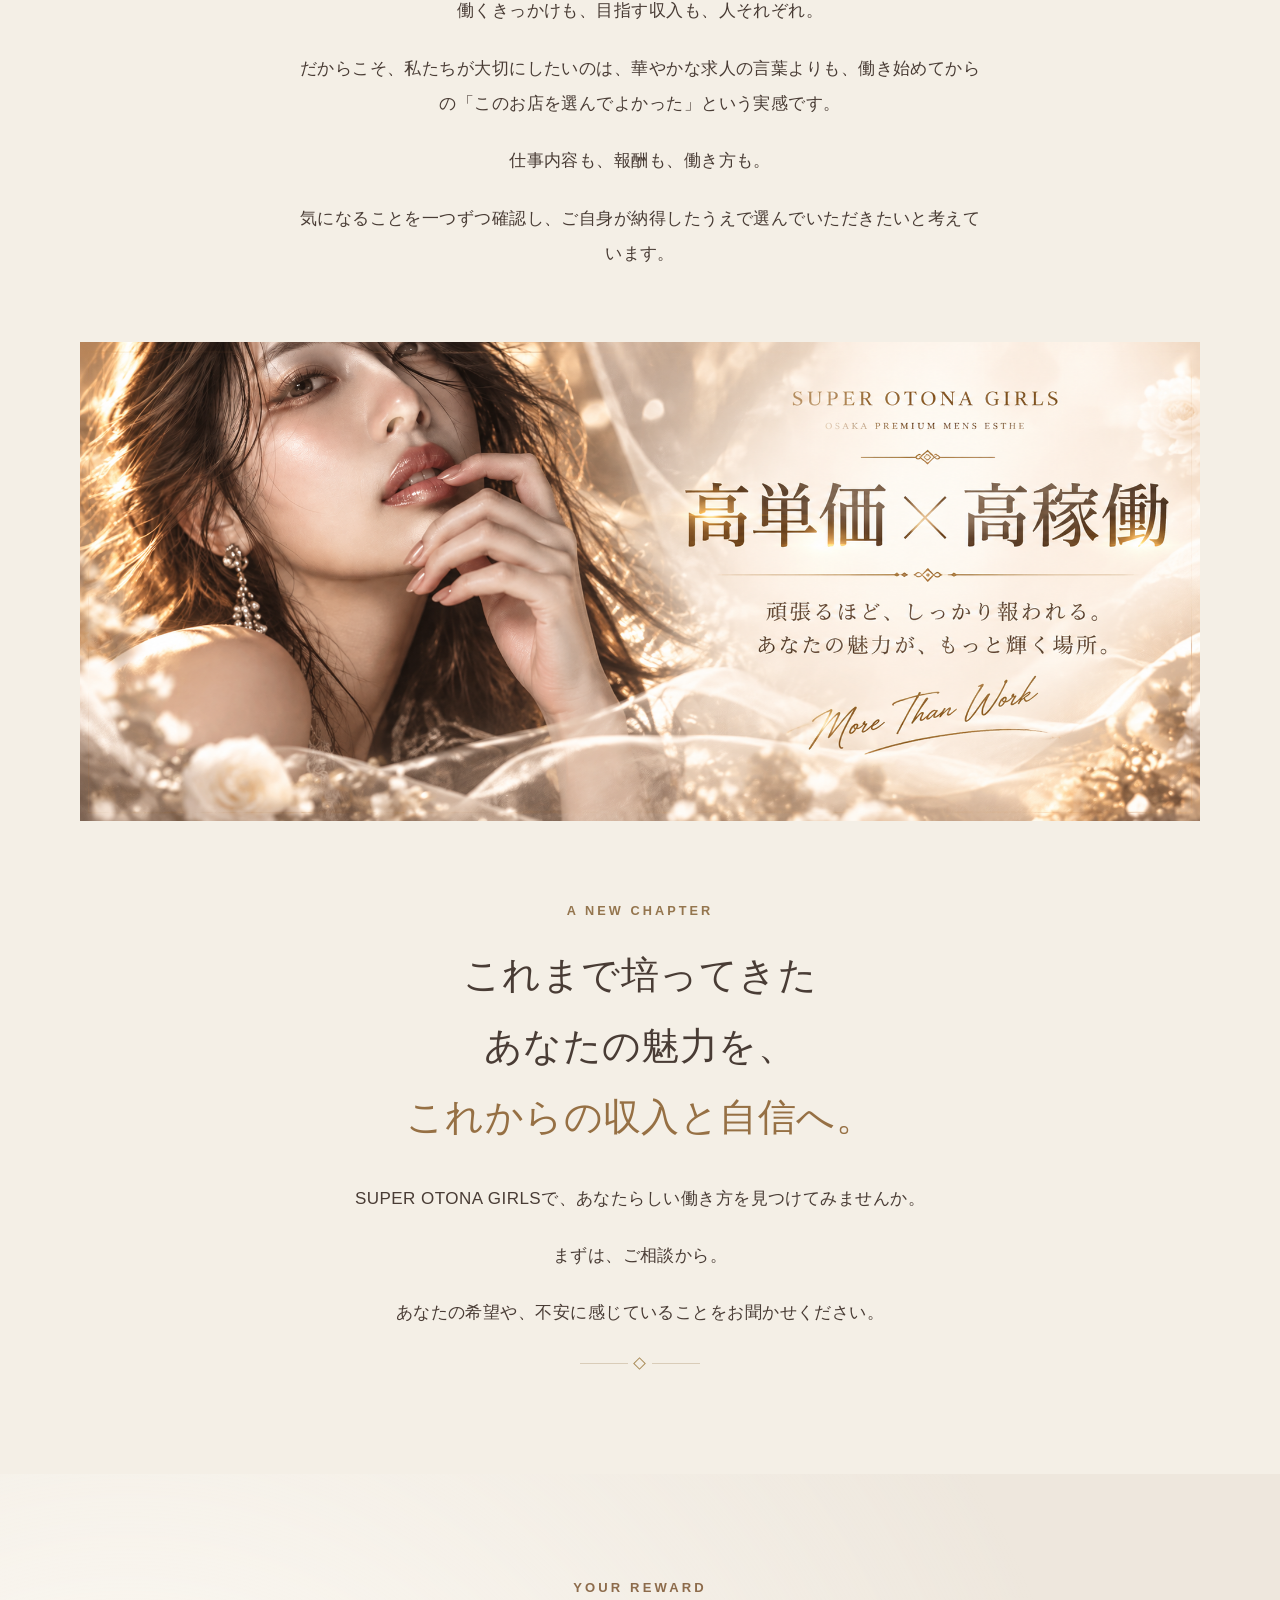
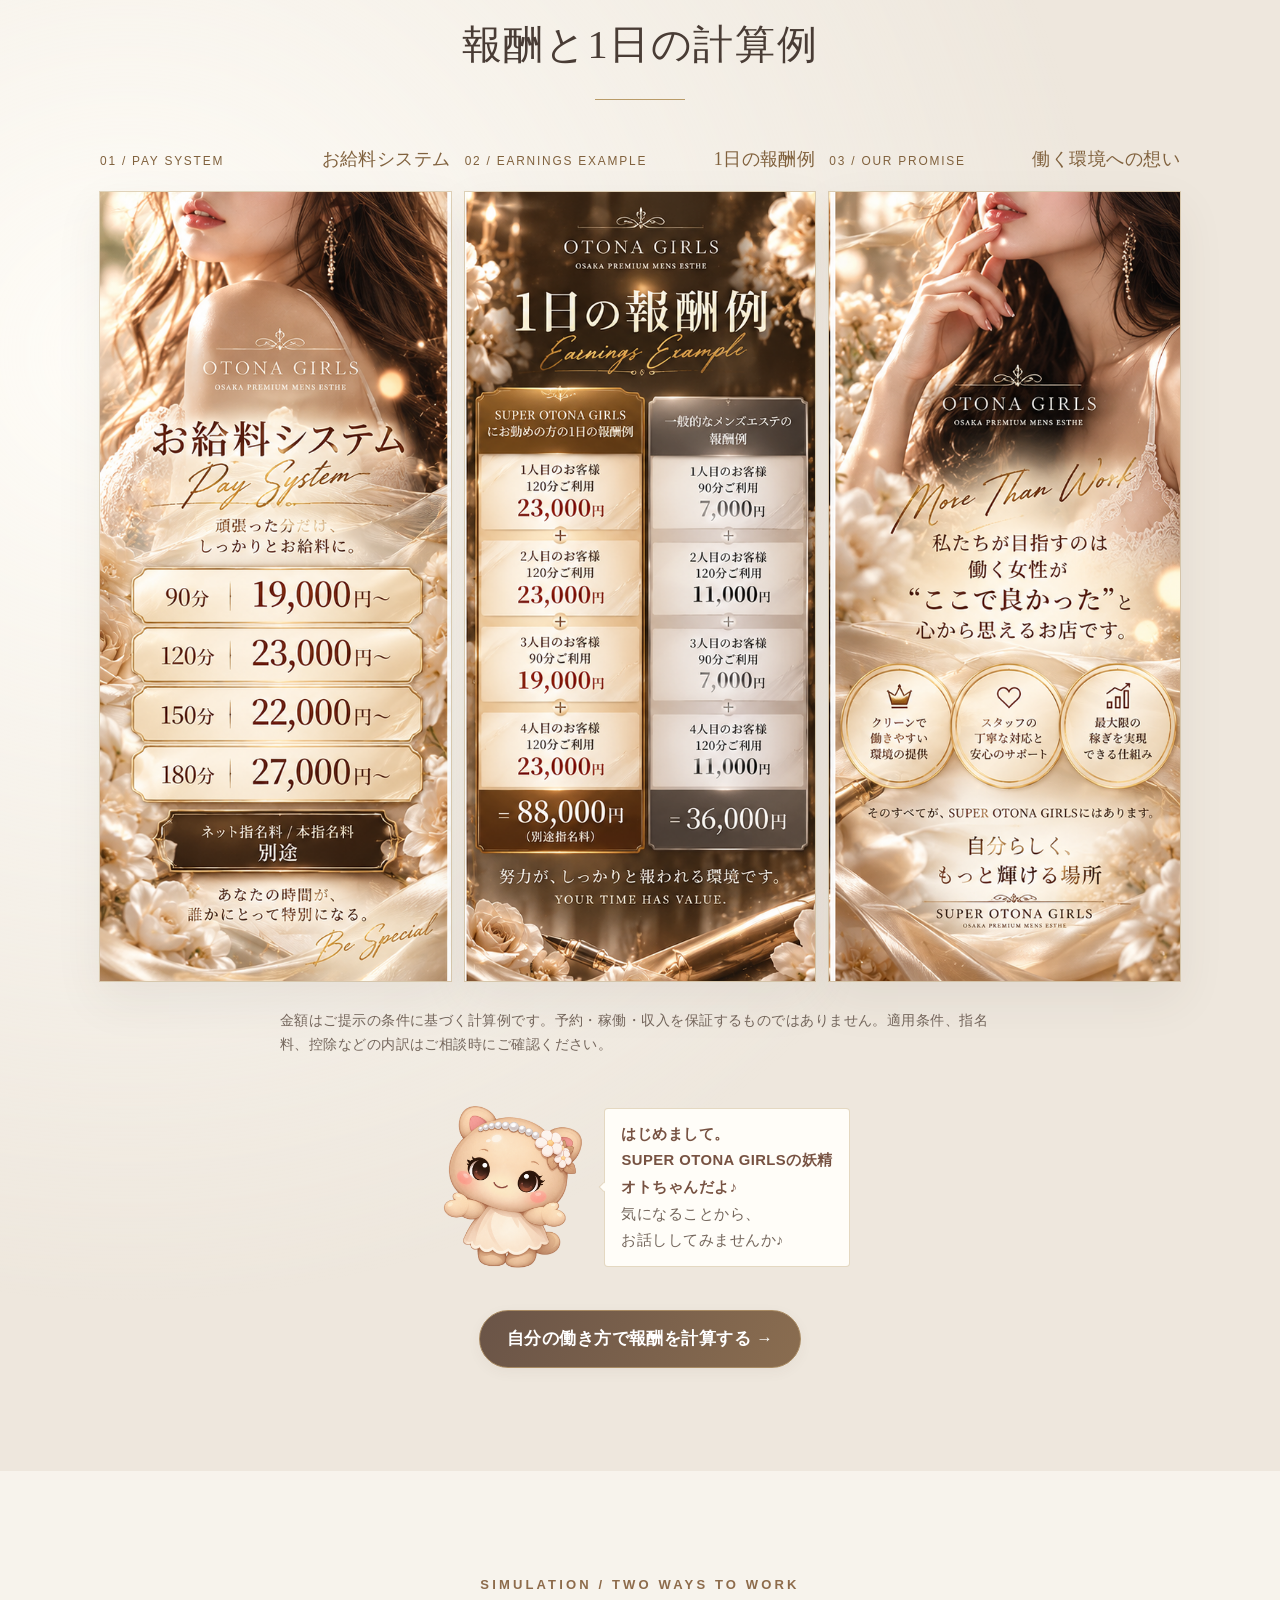
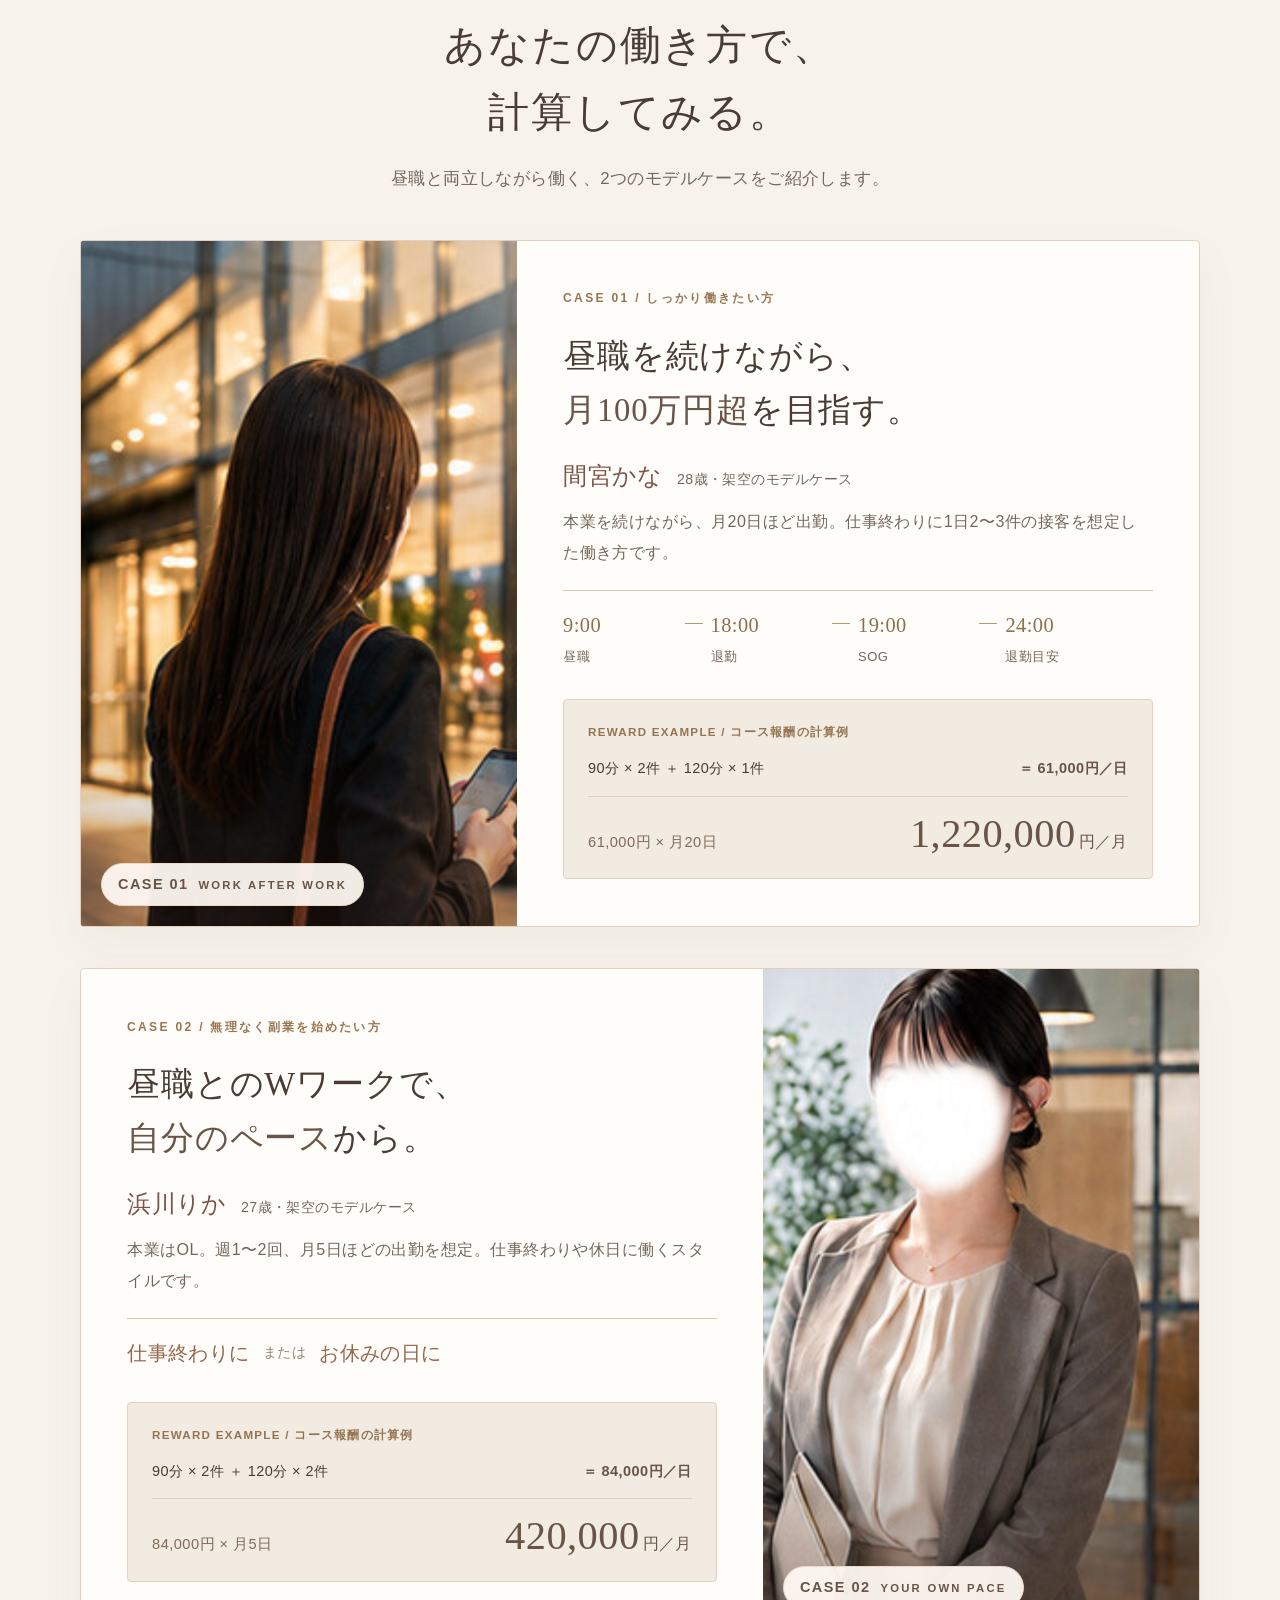
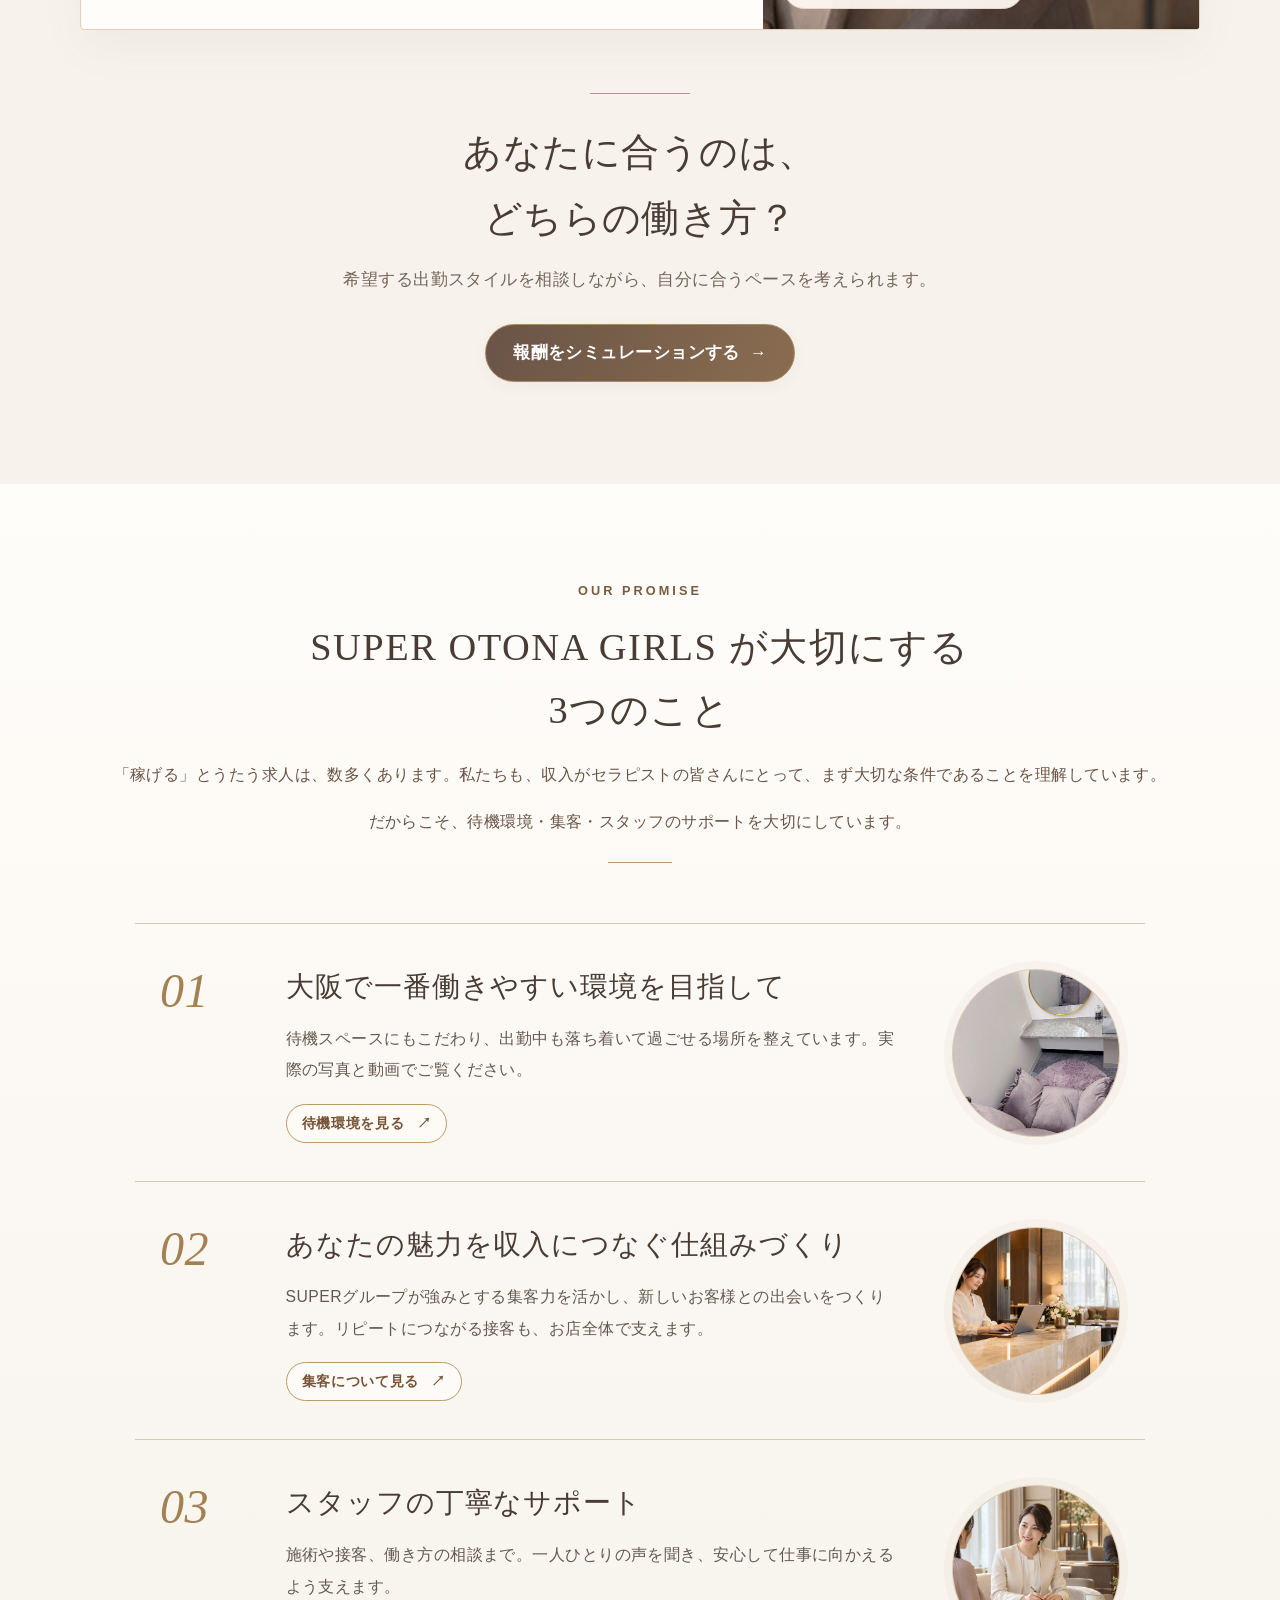
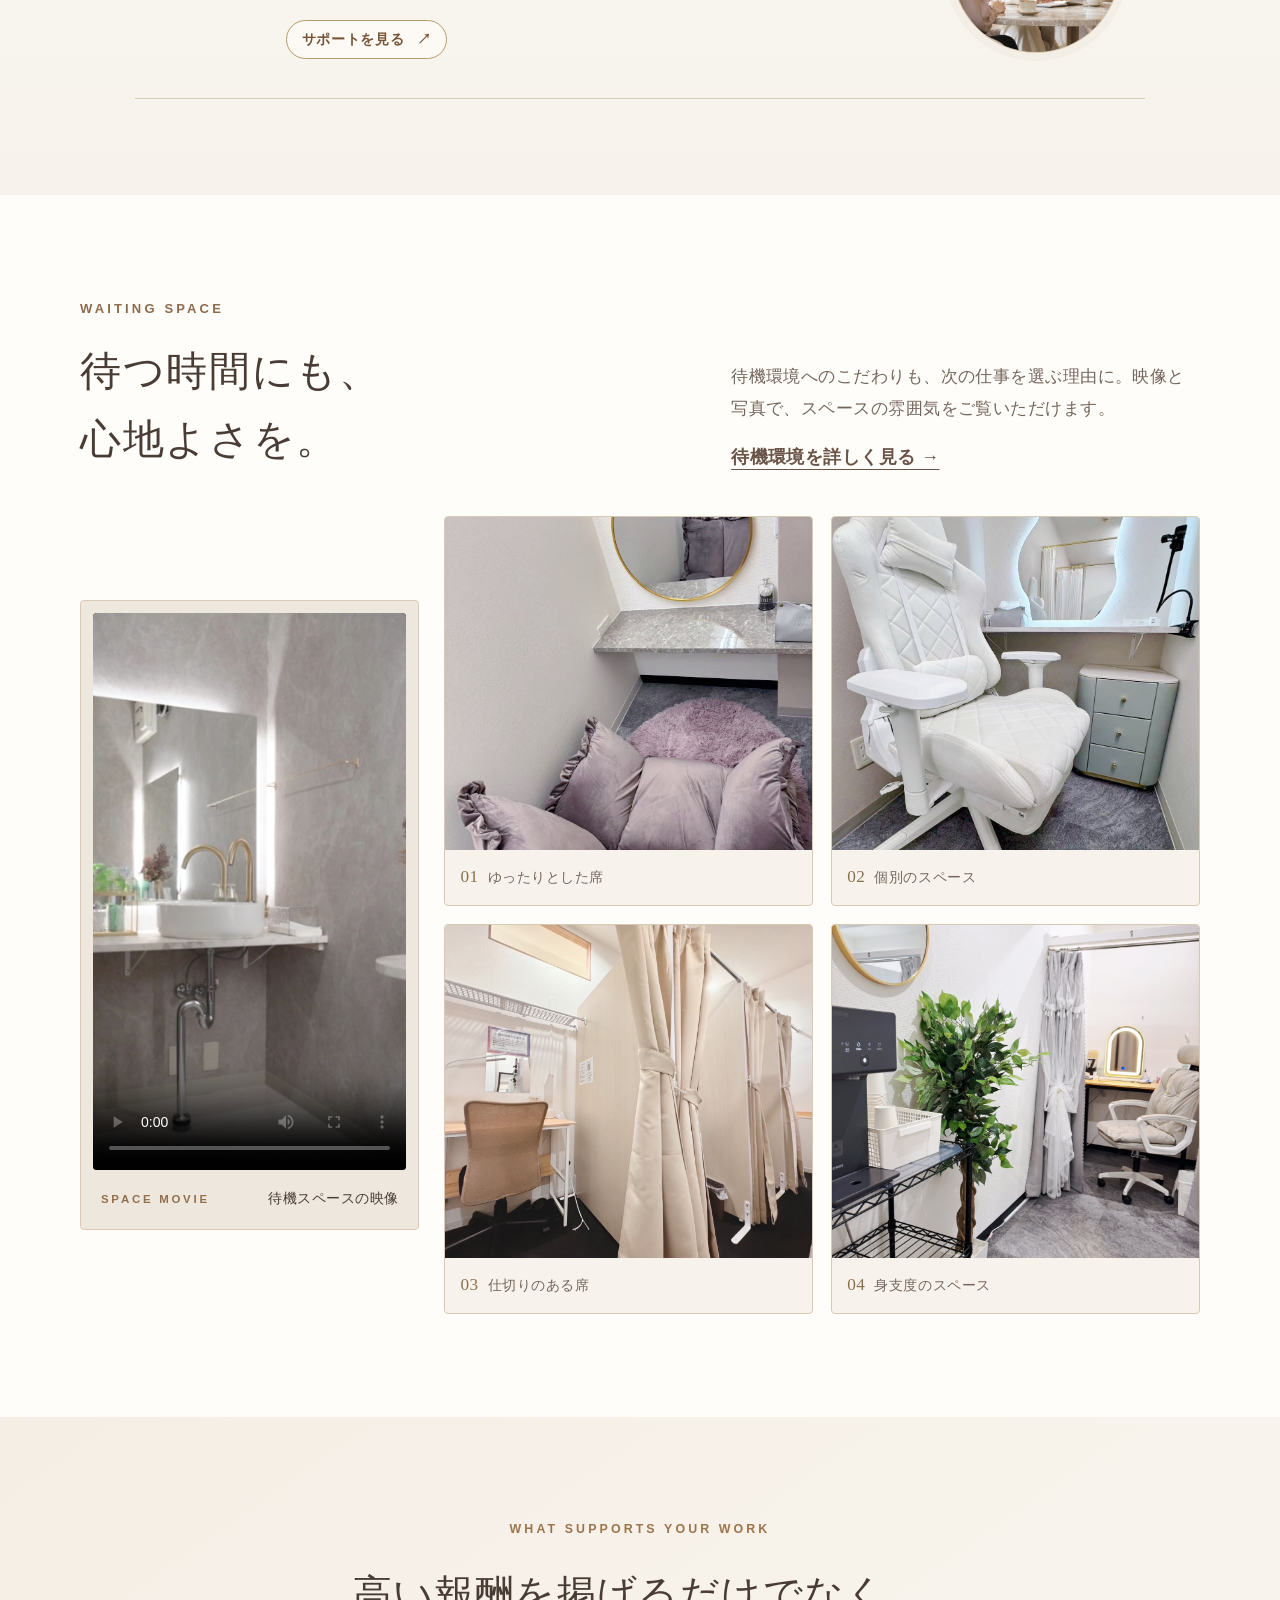
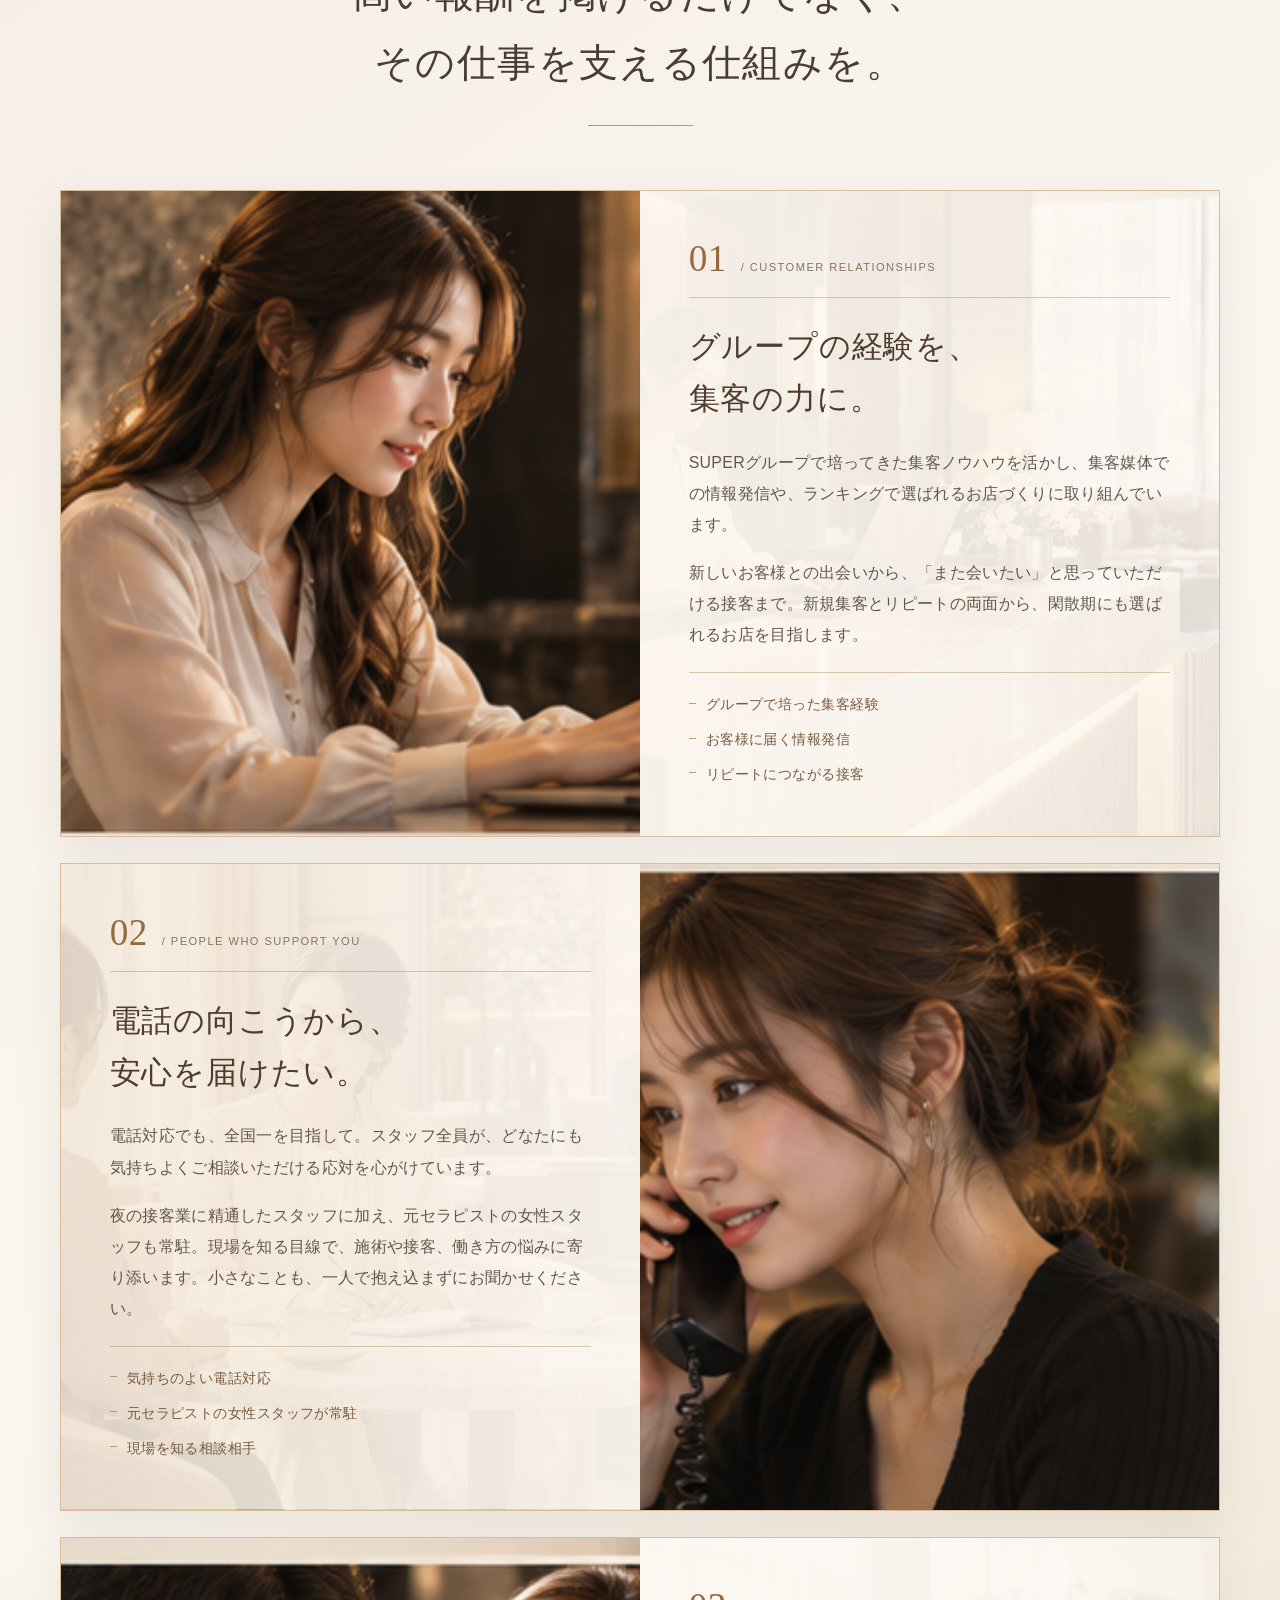
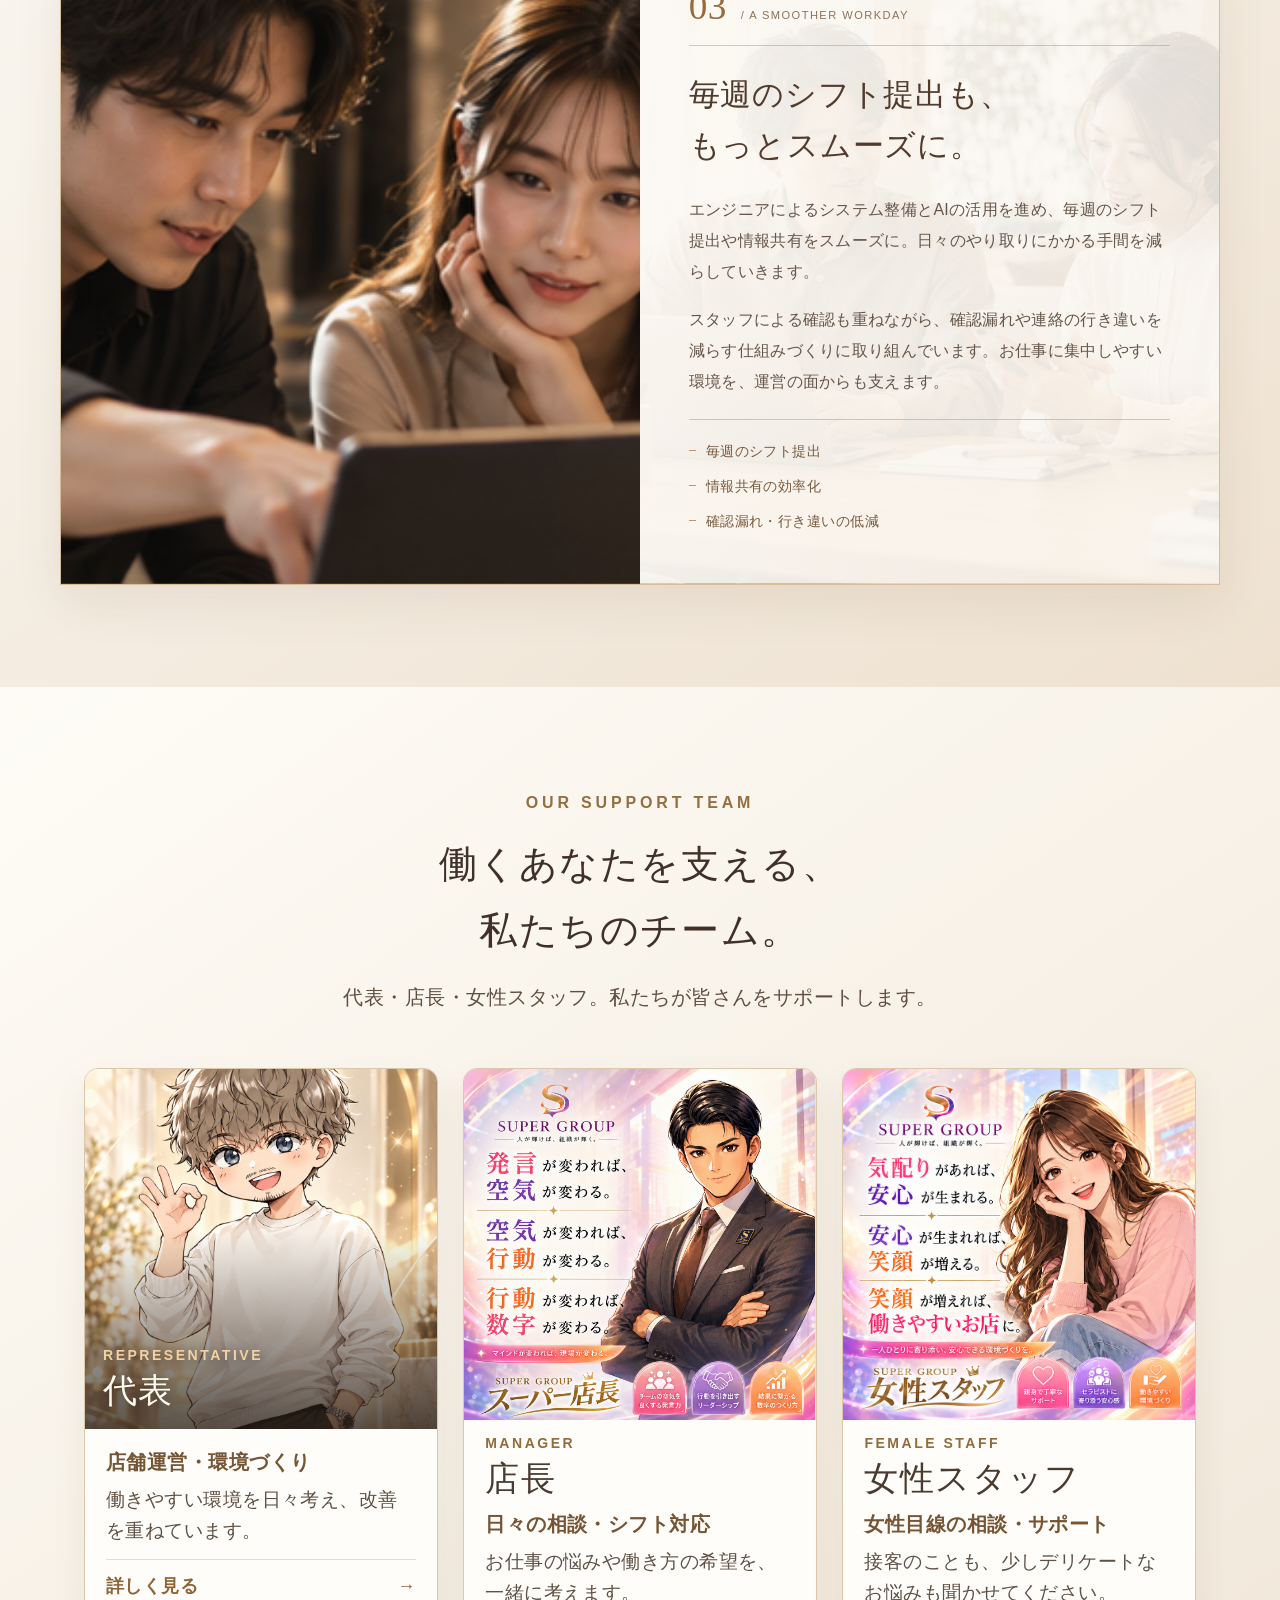
==== commit 71458a8b: "ヒーロー直後の案内ボタンを改善" ====
--- a/index.html
+++ b/index.html
@@ -21,7 +21,7 @@
   <link rel="stylesheet" href="line-cta.css?v=2">
   <link rel="stylesheet" href="top-team.css?v=6">
   <link rel="stylesheet" href="body-type-plus-2.css?v=1">
-  <link rel="stylesheet" href="top-hero-jump.css?v=1">
+  <link rel="stylesheet" href="top-hero-jump.css?v=3">
   <script defer src="config.js"></script><script defer src="main.js?v=4"></script><script defer src="animations.js?v=2"></script><script defer src="petals.js?v=1"></script>
 </head>
 <body data-page="experienced">
@@ -60,10 +60,12 @@
 
     <nav class="top-hero-jump" aria-label="ページ内のご案内">
       <div class="container top-hero-jump__grid">
-        <a href="#reward">報酬 <span aria-hidden="true">↘</span></a>
-        <a href="#waiting-space">待機環境 <span aria-hidden="true">↘</span></a>
-        <a href="#customer-acquisition">集客力 <span aria-hidden="true">↘</span></a>
-        <a href="#e-team-title">スタッフ一覧 <span aria-hidden="true">↘</span></a>
+        <a class="top-hero-jump__button" href="#reward"><span class="top-hero-jump__label">報酬<br class="top-hero-jump__mobile-break">について</span><span class="top-hero-jump__arrow" aria-hidden="true">↘</span></a>
+        <a class="top-hero-jump__button" href="#waiting-space"><span class="top-hero-jump__label">待機環境<br class="top-hero-jump__mobile-break">について</span><span class="top-hero-jump__arrow" aria-hidden="true">↘</span></a>
+        <a class="top-hero-jump__button" href="#customer-acquisition"><span class="top-hero-jump__label">集客力<br class="top-hero-jump__mobile-break">について</span><span class="top-hero-jump__arrow" aria-hidden="true">↘</span></a>
+        <a class="top-hero-jump__button" href="#e-team-title"><span class="top-hero-jump__label">スタッフ一覧<br class="top-hero-jump__mobile-break">について</span><span class="top-hero-jump__arrow" aria-hidden="true">↘</span></a>
+        <a class="top-hero-jump__button top-hero-jump__button--featured" href="#before-start"><span class="top-hero-jump__label">移籍を考えている<br class="top-hero-jump__mobile-break">方へ</span><span class="top-hero-jump__arrow" aria-hidden="true">↘</span></a>
+        <a class="top-hero-jump__button top-hero-jump__button--featured" href="beginner.html"><span class="top-hero-jump__label">未経験の方へ</span><span class="top-hero-jump__arrow" aria-hidden="true">→</span></a>
       </div>
     </nav>
 
--- a/top-hero-jump.css
+++ b/top-hero-jump.css
@@ -1,59 +1,99 @@
-/* 経験者向けTOP: ヒーロー直後のページ内案内 */
+/* 経験者向けTOP: ヒーロー直後のご案内 */
 body[data-page="experienced"] .top-hero-jump {
-  padding-block: 22px 25px;
+  padding-block: 26px 32px;
   border-bottom: 1px solid rgba(183, 155, 107, .35);
-  background: linear-gradient(135deg, #f9f5ee 0%, #f3ebdf 100%);
+  background: linear-gradient(135deg, #f9f5ee 0%, #f1e8da 100%);
 }
 
 body[data-page="experienced"] .top-hero-jump__grid {
   display: grid;
   grid-template-columns: repeat(2, minmax(0, 1fr));
-  gap: 10px;
+  gap: 13px;
   max-width: 1120px;
 }
 
-body[data-page="experienced"] .top-hero-jump a {
+body[data-page="experienced"] .top-hero-jump__button {
   display: flex;
   align-items: center;
   justify-content: space-between;
   gap: 8px;
   min-width: 0;
-  min-height: 54px;
-  padding: 12px 15px;
-  border: 1px solid #d7c4aa;
-  border-radius: 6px;
-  background: rgba(255, 253, 249, .87);
-  color: #493c35;
-  font: 500 .96rem/1.4 var(--font-serif);
+  min-height: 76px;
+  padding: 13px 13px 15px;
+  border: 1px solid #715035;
+  border-radius: 12px;
+  background: linear-gradient(135deg, #88633e 0%, #745137 54%, #61422f 100%);
+  box-shadow: inset 0 1px 0 rgba(255, 247, 225, .36), 0 4px 0 #4f372a, 0 12px 20px rgba(66, 42, 27, .18);
+  color: #fffaf1;
+  font: 700 clamp(.86rem, 3.65vw, 1rem)/1.4 var(--font-serif);
   letter-spacing: .025em;
   text-decoration: none;
-  transition: background-color .3s, border-color .3s, box-shadow .3s, transform .3s;
+  text-shadow: 0 1px 1px rgba(32, 20, 12, .2);
+  transition: transform .25s ease, background .25s ease, box-shadow .25s ease;
 }
 
-body[data-page="experienced"] .top-hero-jump a span {
-  color: #9c7847;
-  font: 400 1.1rem/1 var(--font-sans);
+body[data-page="experienced"] .top-hero-jump__button--featured {
+  grid-column: 1 / -1;
+  min-height: 70px;
+  border-color: #49382d;
+  background: linear-gradient(135deg, #655044 0%, #443329 100%);
+  box-shadow: inset 0 1px 0 rgba(255, 247, 225, .24), 0 4px 0 #33251e, 0 12px 20px rgba(50, 32, 23, .2);
 }
 
-body[data-page="experienced"] .top-hero-jump a:hover {
-  transform: translateY(-2px);
-  border-color: #b99b68;
-  background: #fffdfa;
-  box-shadow: 0 6px 18px rgba(80, 55, 31, .09);
+body[data-page="experienced"] .top-hero-jump__label { min-width: 0; }
+
+body[data-page="experienced"] .top-hero-jump__arrow {
+  display: grid;
+  flex: 0 0 28px;
+  place-items: center;
+  width: 28px;
+  height: 28px;
+  border: 1px solid rgba(255, 245, 225, .56);
+  border-radius: 50%;
+  background: rgba(255, 245, 225, .12);
+  color: #fff4d9;
+  font: 700 1rem/1 var(--font-sans);
+  text-shadow: none;
 }
 
-body[data-page="experienced"] .top-hero-jump a:focus-visible {
-  outline: 3px solid #9c7847;
-  outline-offset: 3px;
+body[data-page="experienced"] .top-hero-jump__button:hover {
+  transform: translateY(-2px);
+  background: linear-gradient(135deg, #957148 0%, #795638 54%, #684832 100%);
+  box-shadow: inset 0 1px 0 rgba(255, 247, 225, .42), 0 6px 0 #4f372a, 0 17px 24px rgba(66, 42, 27, .22);
+}
+
+body[data-page="experienced"] .top-hero-jump__button--featured:hover {
+  background: linear-gradient(135deg, #73594a 0%, #4d392d 100%);
+  box-shadow: inset 0 1px 0 rgba(255, 247, 225, .3), 0 6px 0 #33251e, 0 17px 24px rgba(50, 32, 23, .24);
+}
+
+body[data-page="experienced"] .top-hero-jump__button:active {
+  transform: translateY(3px);
+  box-shadow: inset 0 1px 0 rgba(255, 247, 225, .3), 0 1px 0 #4f372a, 0 5px 10px rgba(66, 42, 27, .15);
+}
+
+body[data-page="experienced"] .top-hero-jump__button:focus-visible {
+  outline: 3px solid #a97b3e;
+  outline-offset: 4px;
 }
 
 @media (min-width: 760px) {
-  body[data-page="experienced"] .top-hero-jump { padding-block: 27px 30px; }
-  body[data-page="experienced"] .top-hero-jump__grid { grid-template-columns: repeat(4, minmax(0, 1fr)); gap: 14px; }
-  body[data-page="experienced"] .top-hero-jump a { min-height: 62px; padding-inline: 20px; font-size: 1.05rem; }
+  body[data-page="experienced"] .top-hero-jump { padding-block: 32px 38px; }
+  body[data-page="experienced"] .top-hero-jump__grid { grid-template-columns: repeat(3, minmax(0, 1fr)); gap: 17px; }
+  body[data-page="experienced"] .top-hero-jump__button { min-height: 78px; padding-inline: 22px; font-size: 1.08rem; }
+  body[data-page="experienced"] .top-hero-jump__button--featured { grid-column: auto; }
+  body[data-page="experienced"] .top-hero-jump__mobile-break { display: none; }
+  body[data-page="experienced"] .top-hero-jump__arrow { flex-basis: 32px; width: 32px; height: 32px; }
+}
+
+@media (max-width: 350px) {
+  body[data-page="experienced"] .top-hero-jump__grid { gap: 10px; }
+  body[data-page="experienced"] .top-hero-jump__button { gap: 6px; padding-inline: 8px; font-size: .86rem; letter-spacing: 0; }
+  body[data-page="experienced"] .top-hero-jump__arrow { flex-basis: 22px; width: 22px; height: 22px; }
 }
 
 @media (prefers-reduced-motion: reduce) {
-  body[data-page="experienced"] .top-hero-jump a { transition: none; }
-  body[data-page="experienced"] .top-hero-jump a:hover { transform: none; }
+  body[data-page="experienced"] .top-hero-jump__button { transition: none; }
+  body[data-page="experienced"] .top-hero-jump__button:hover,
+  body[data-page="experienced"] .top-hero-jump__button:active { transform: none; }
 }
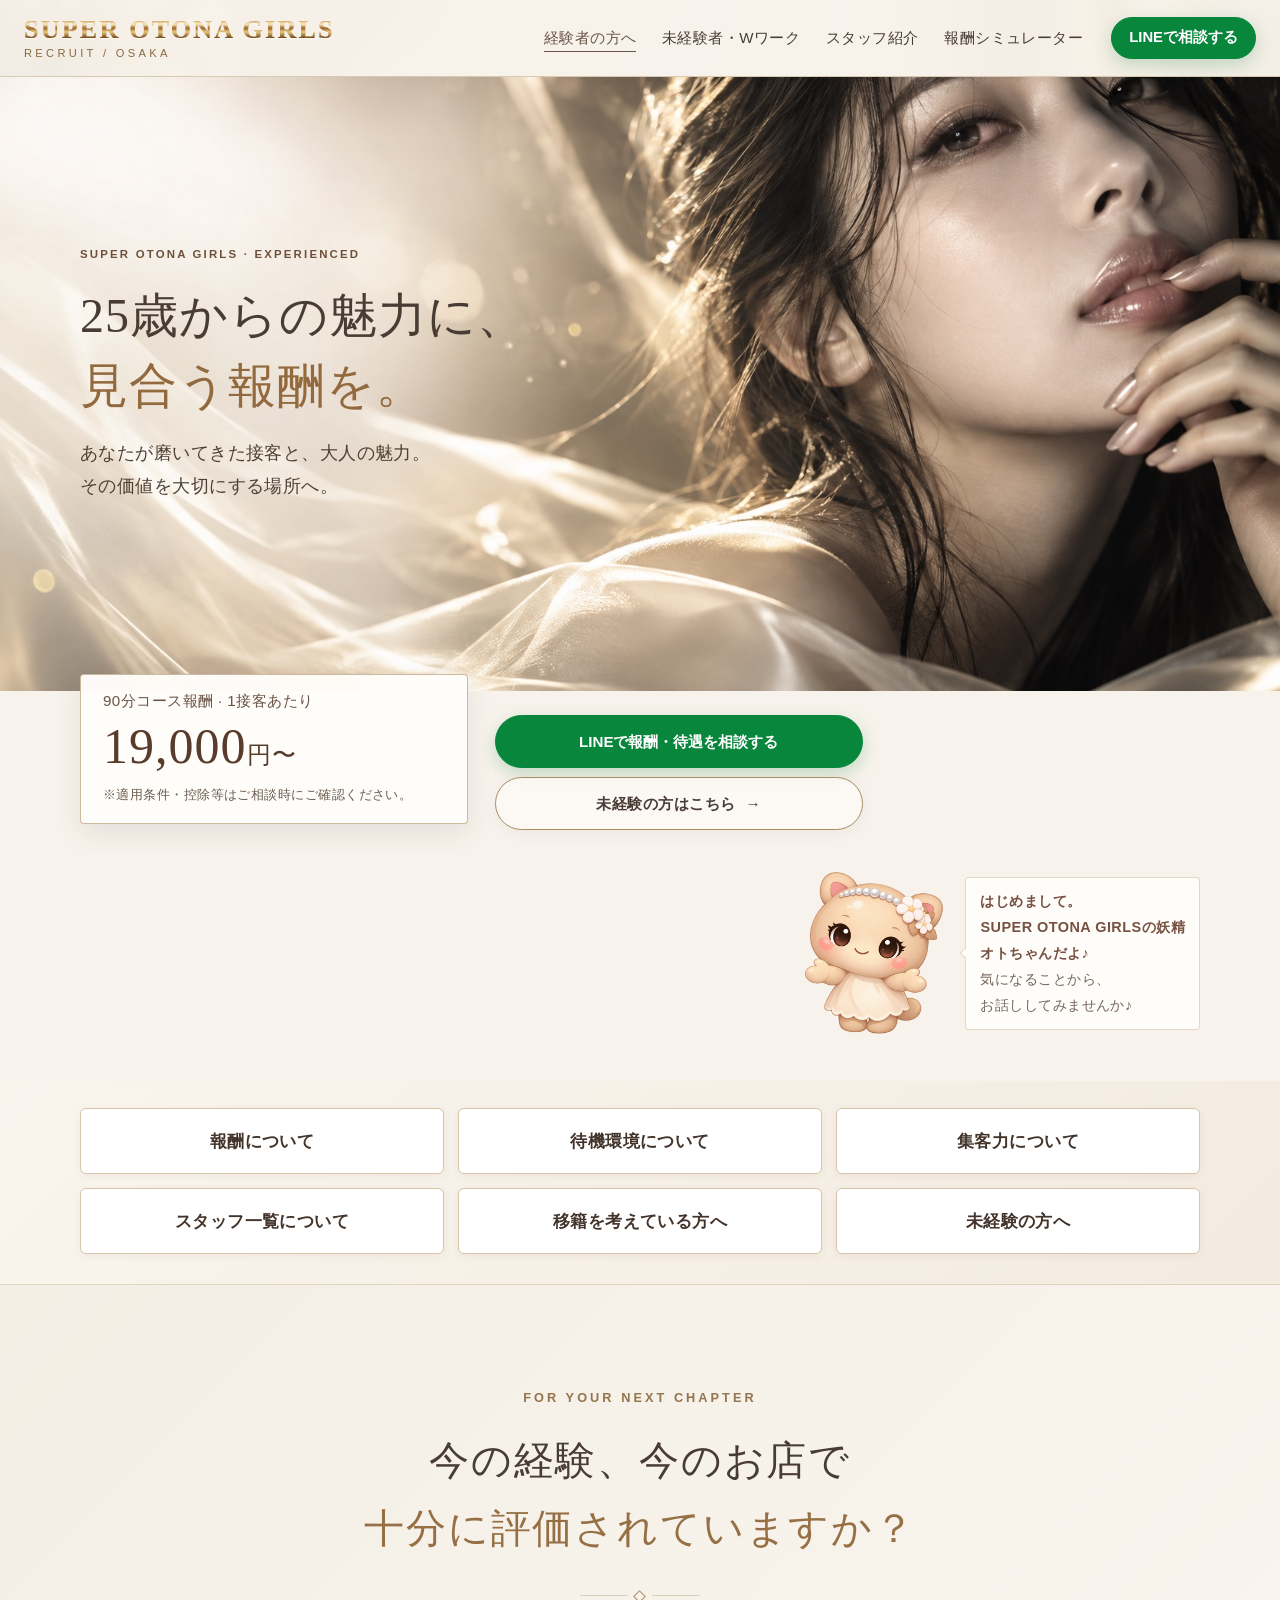
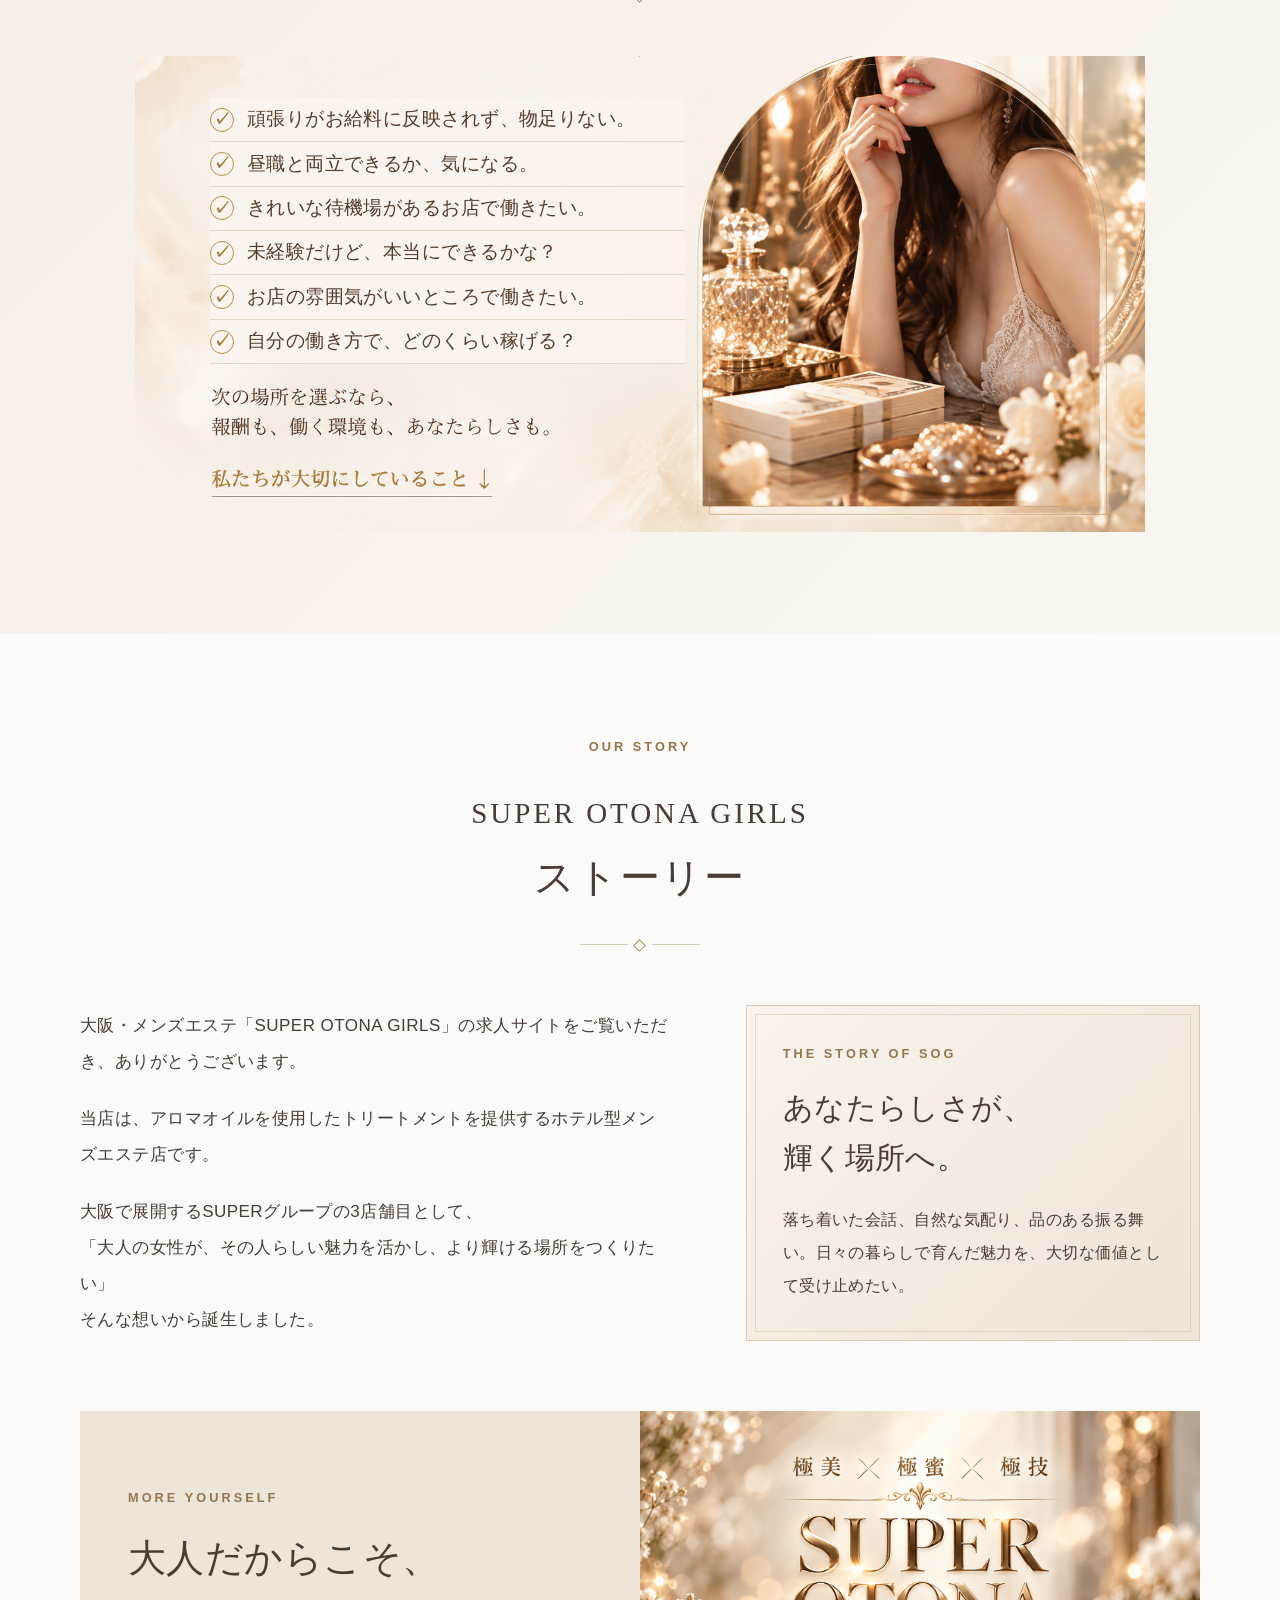
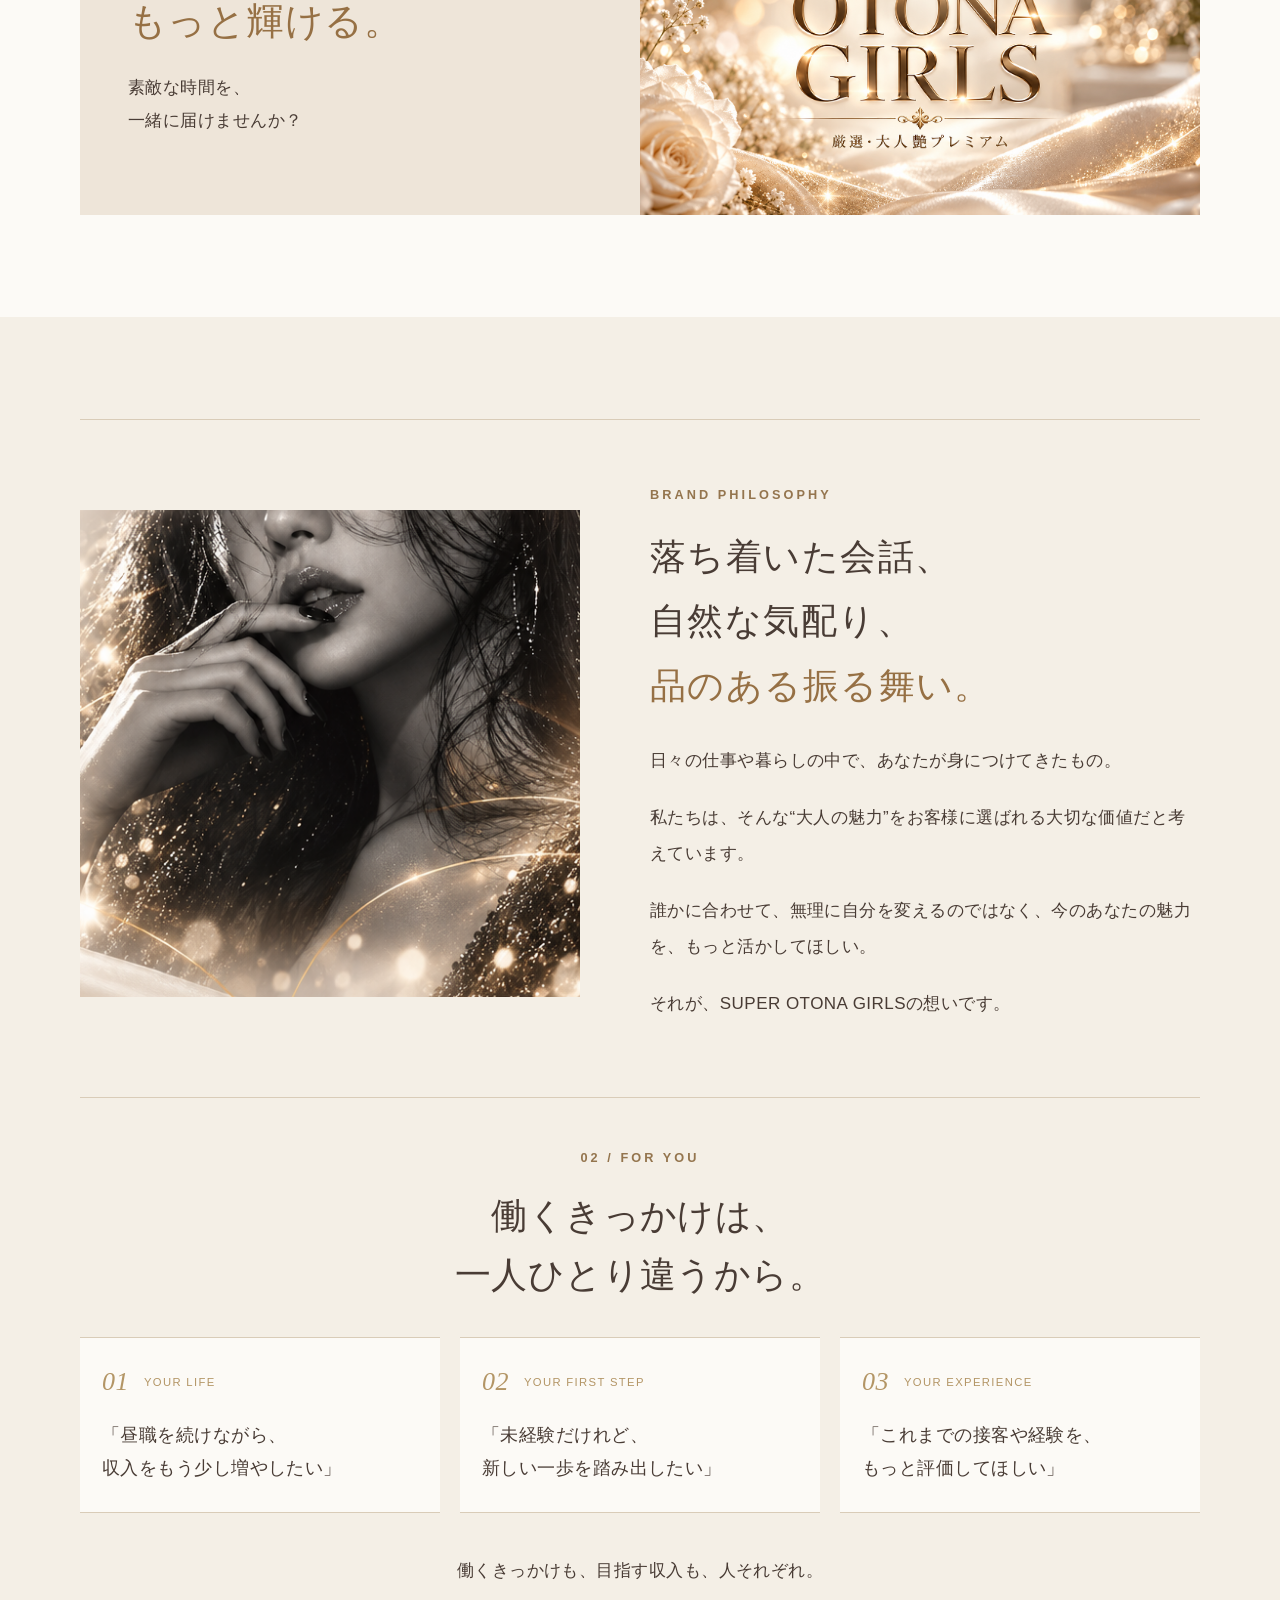
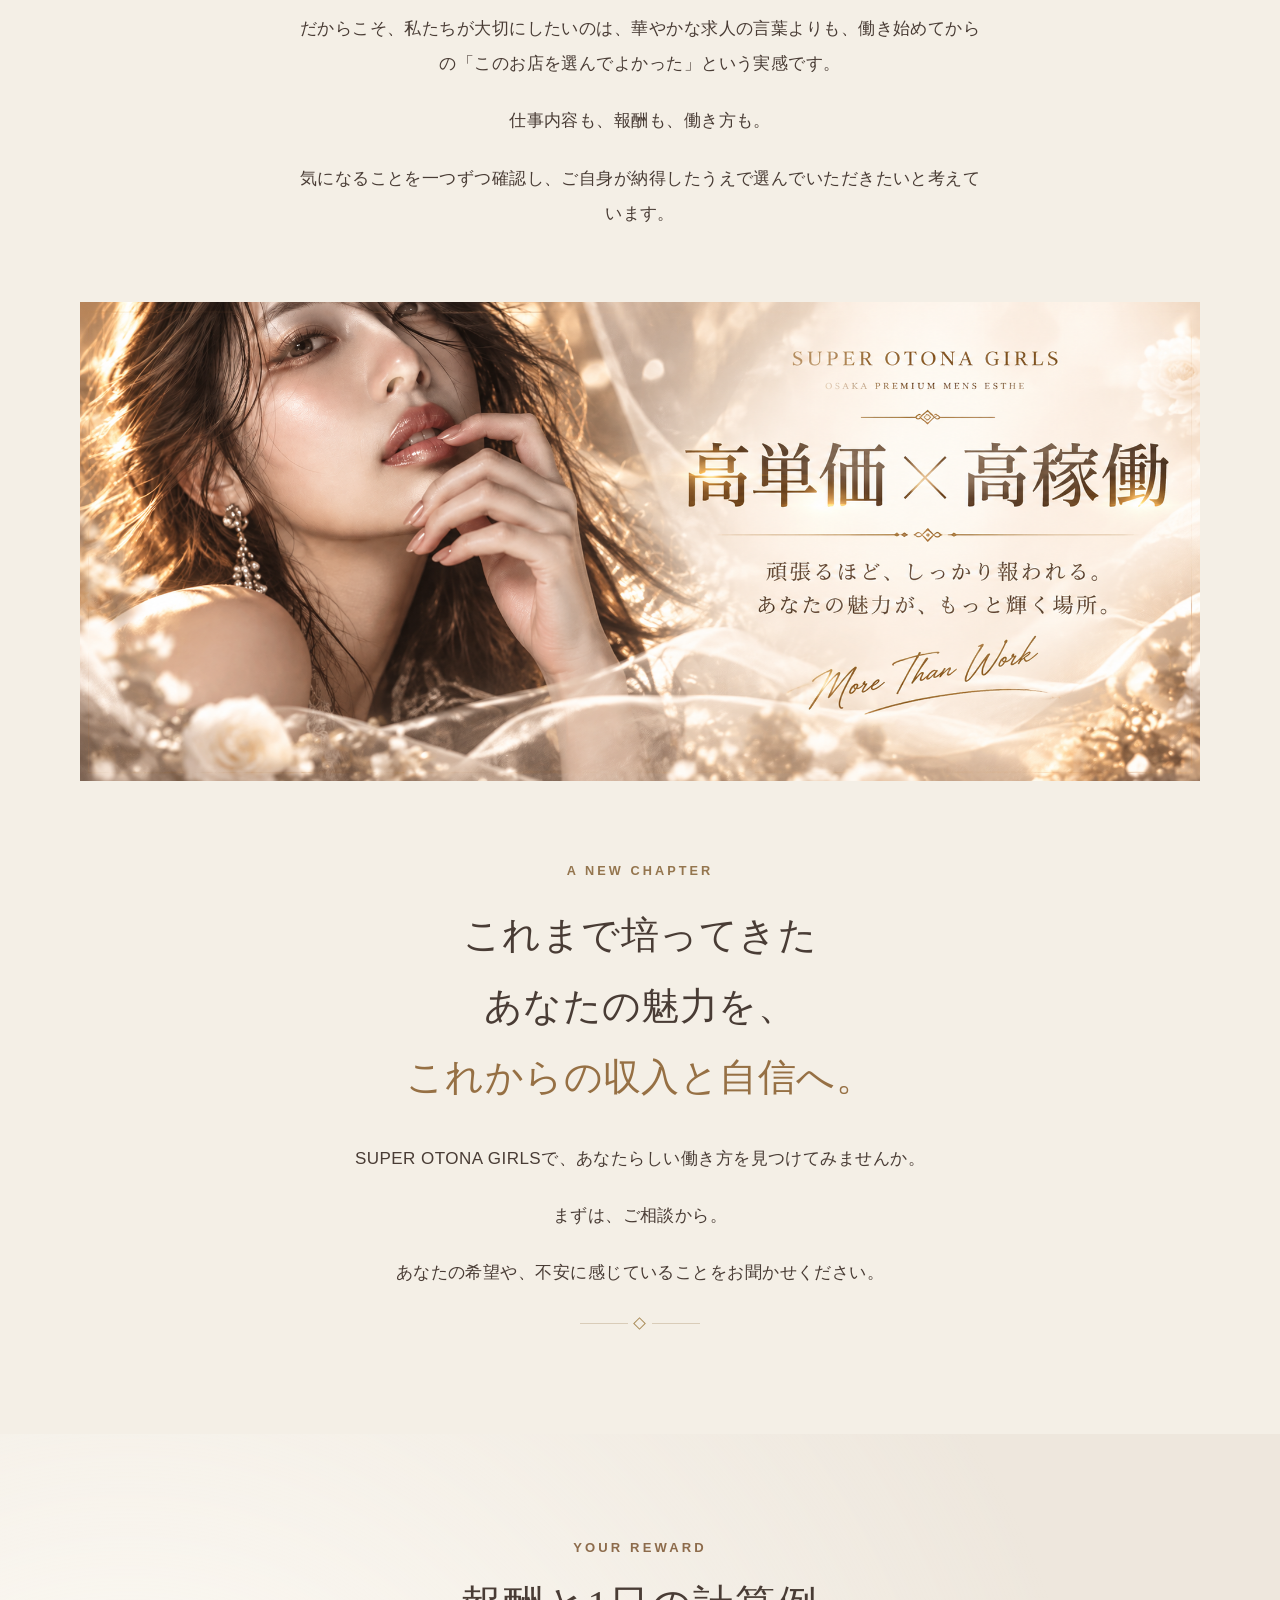
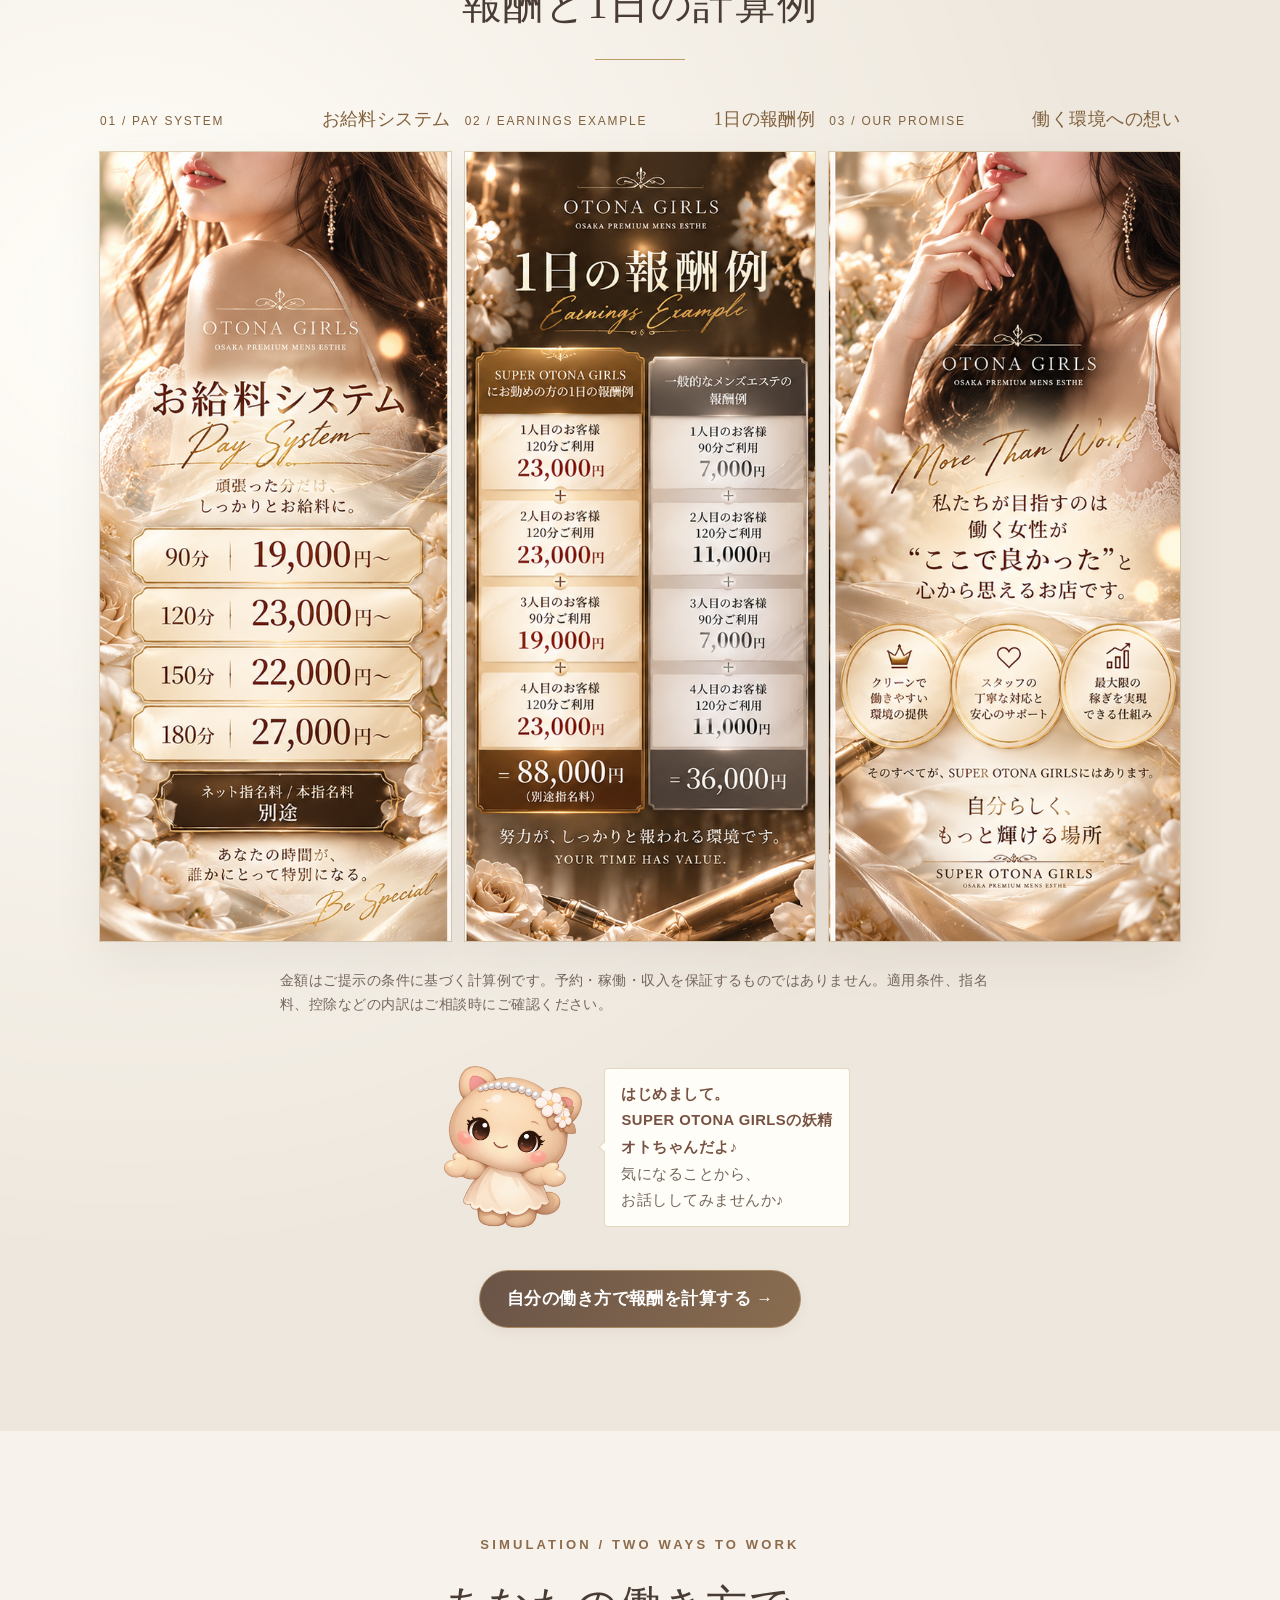
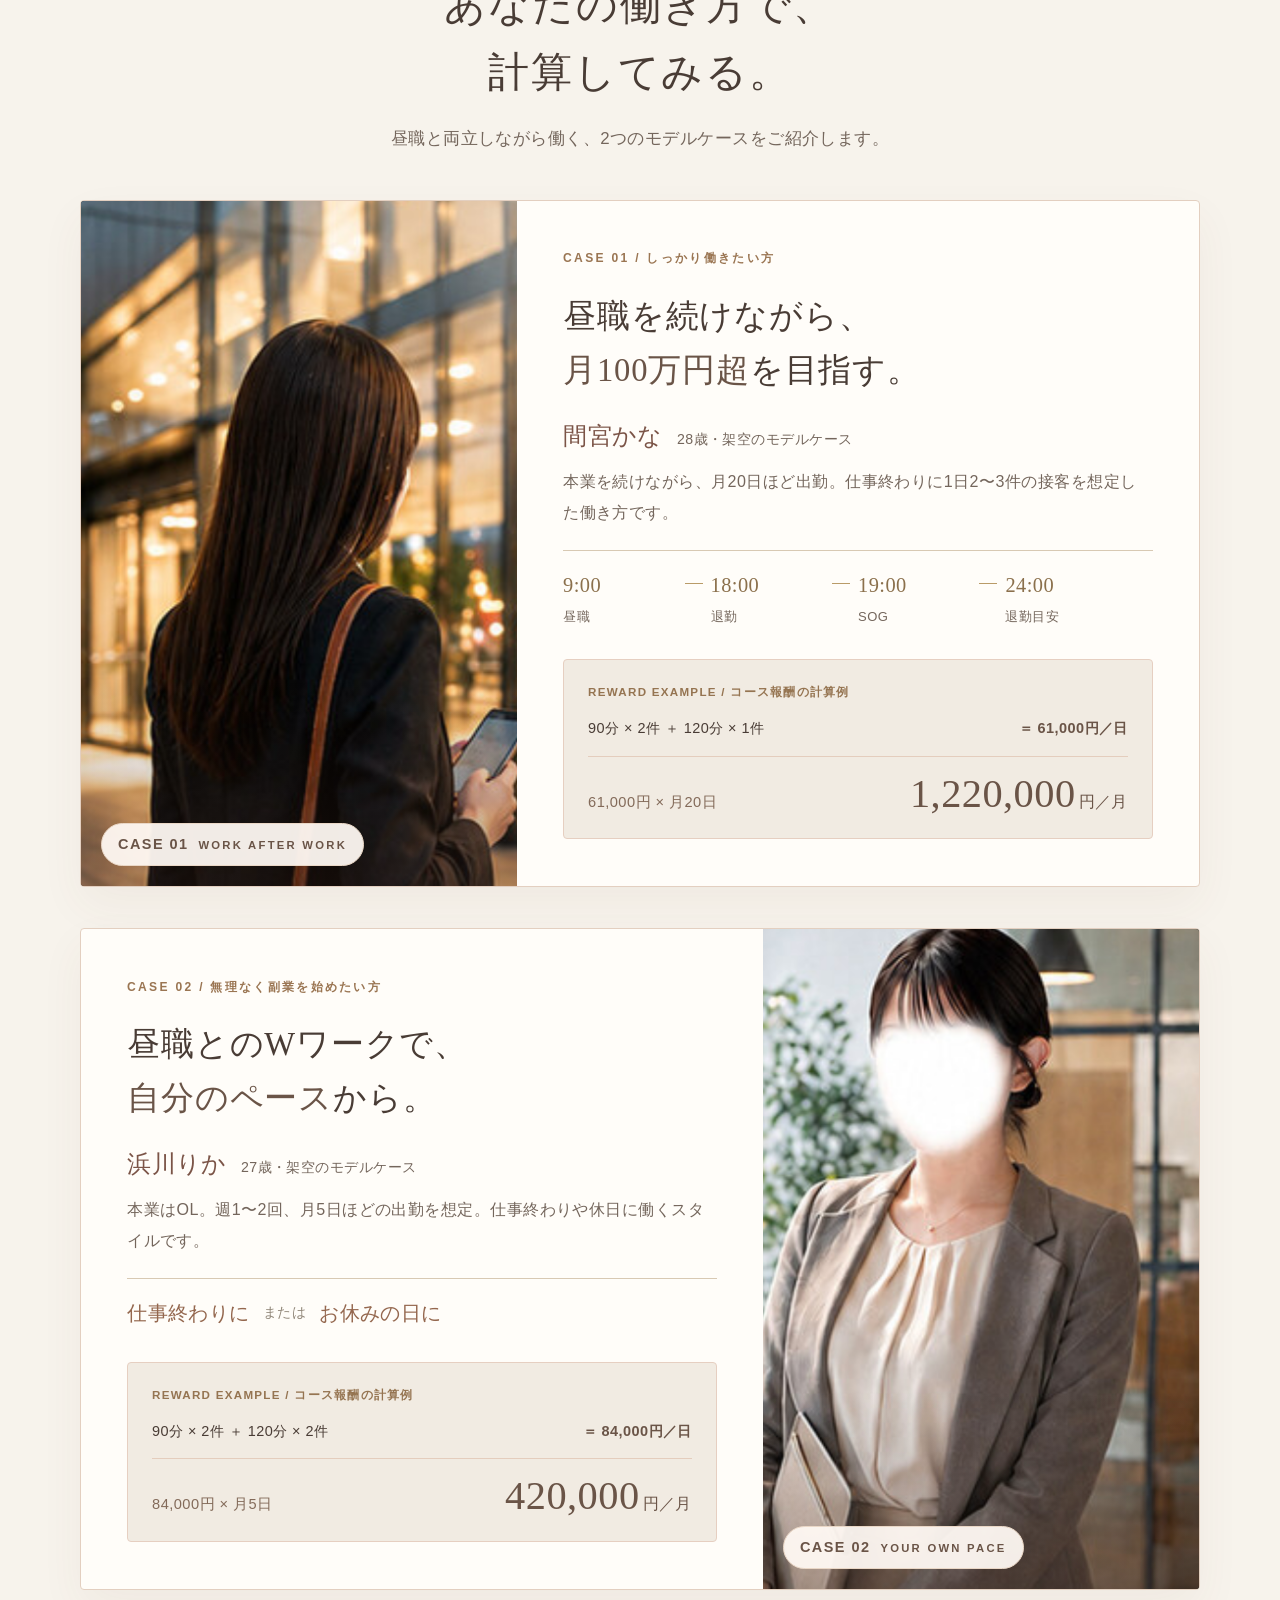
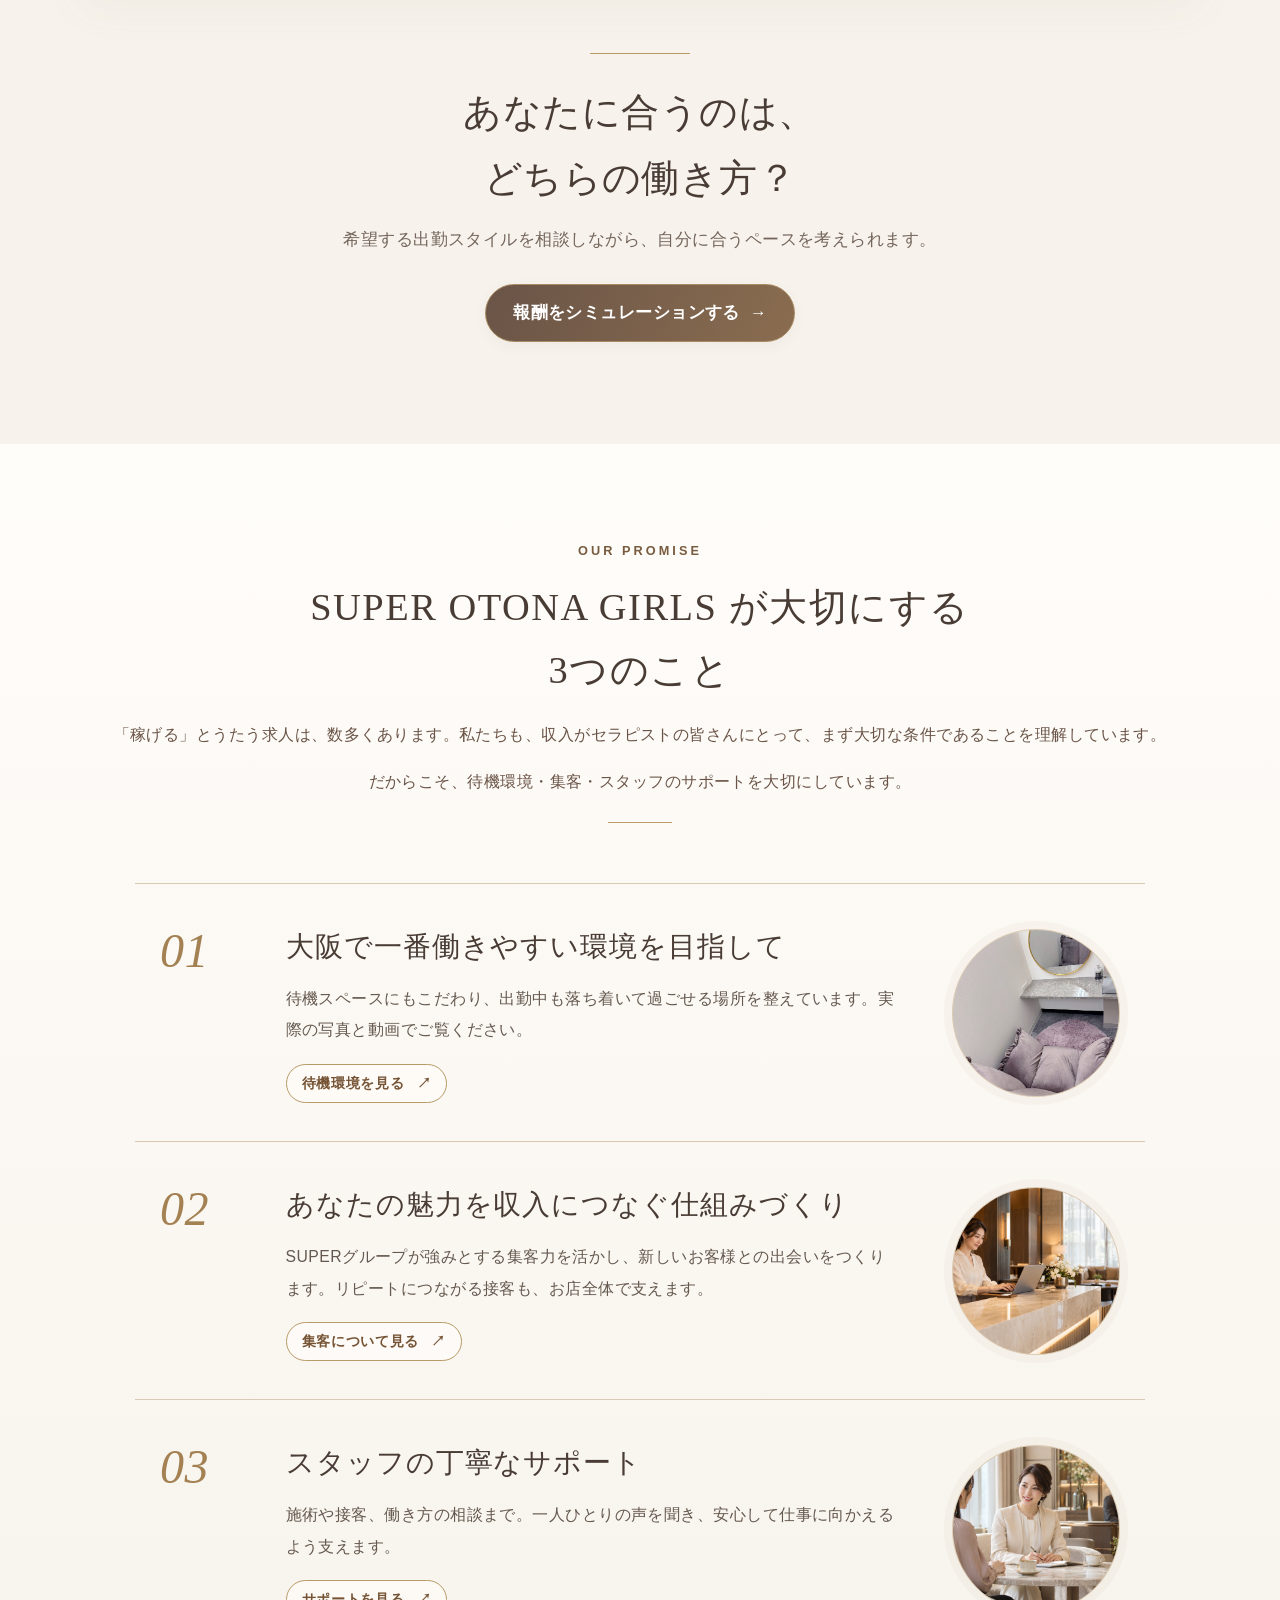
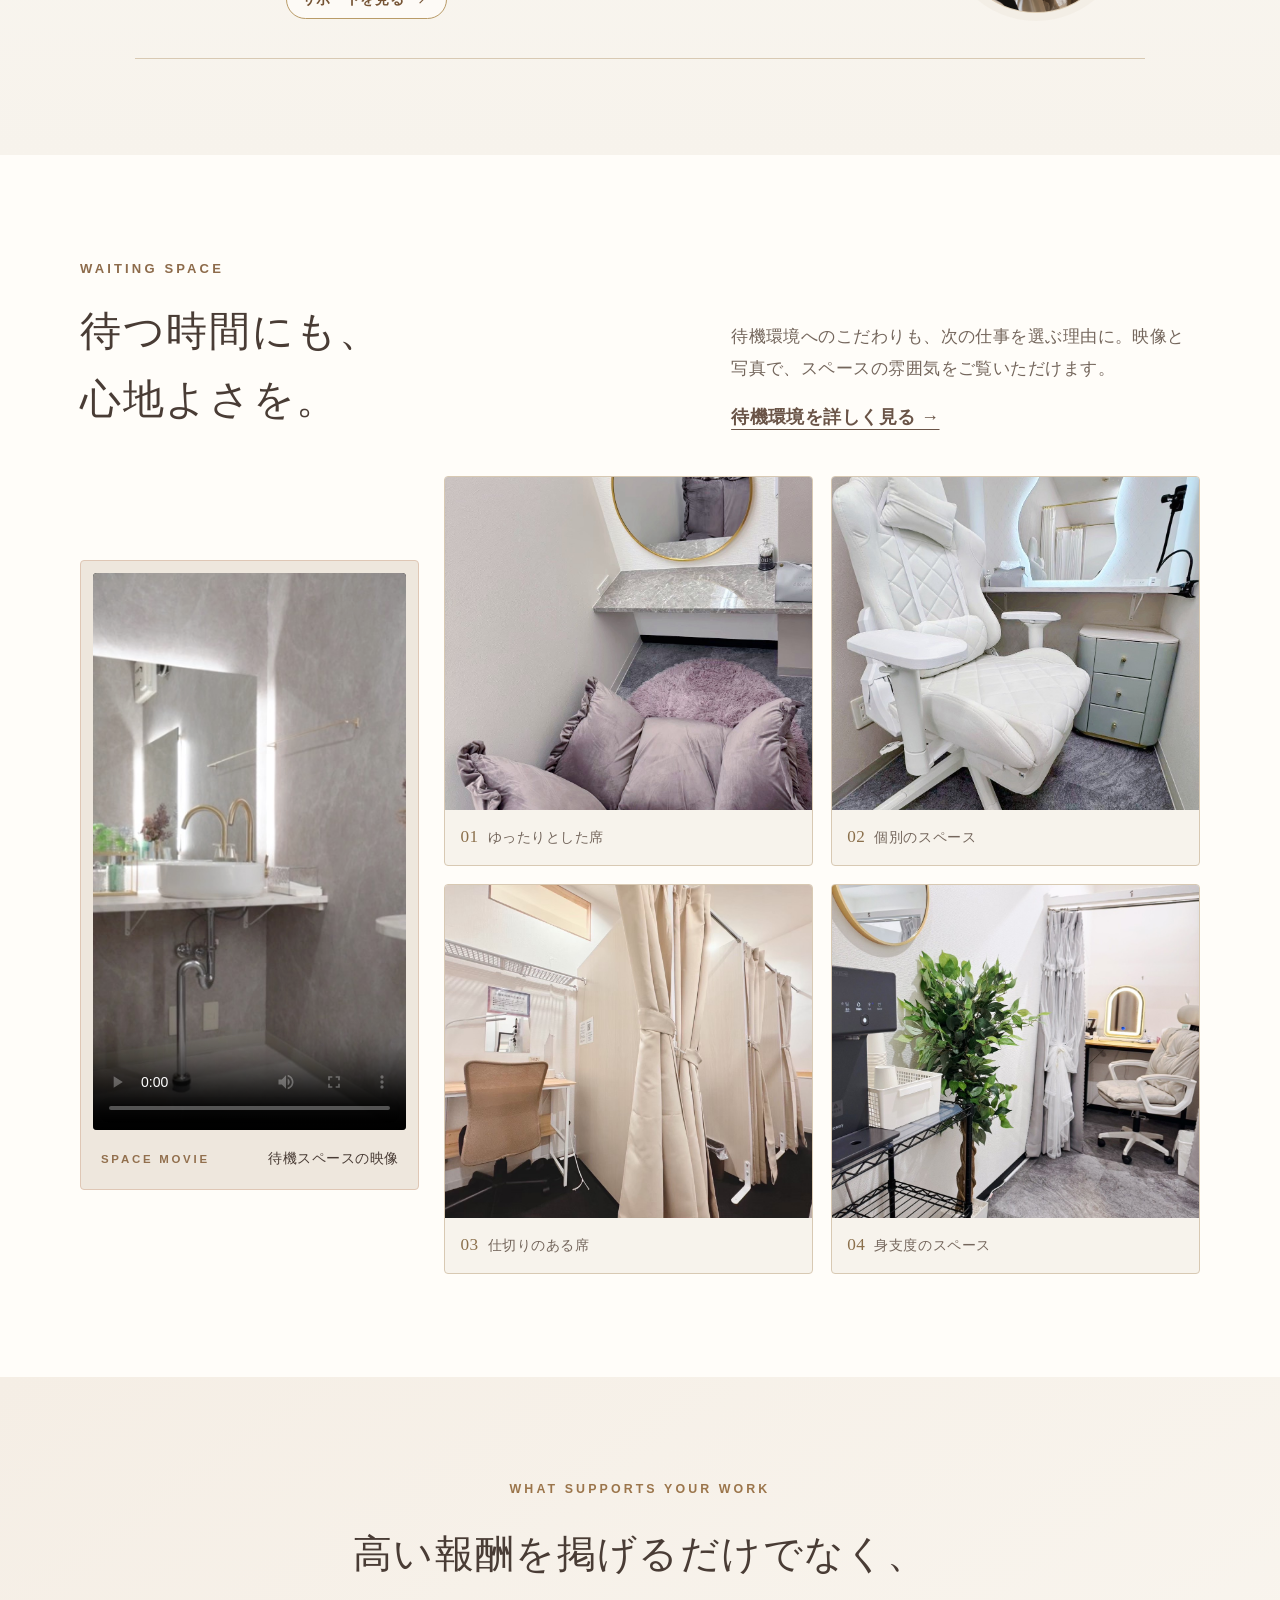
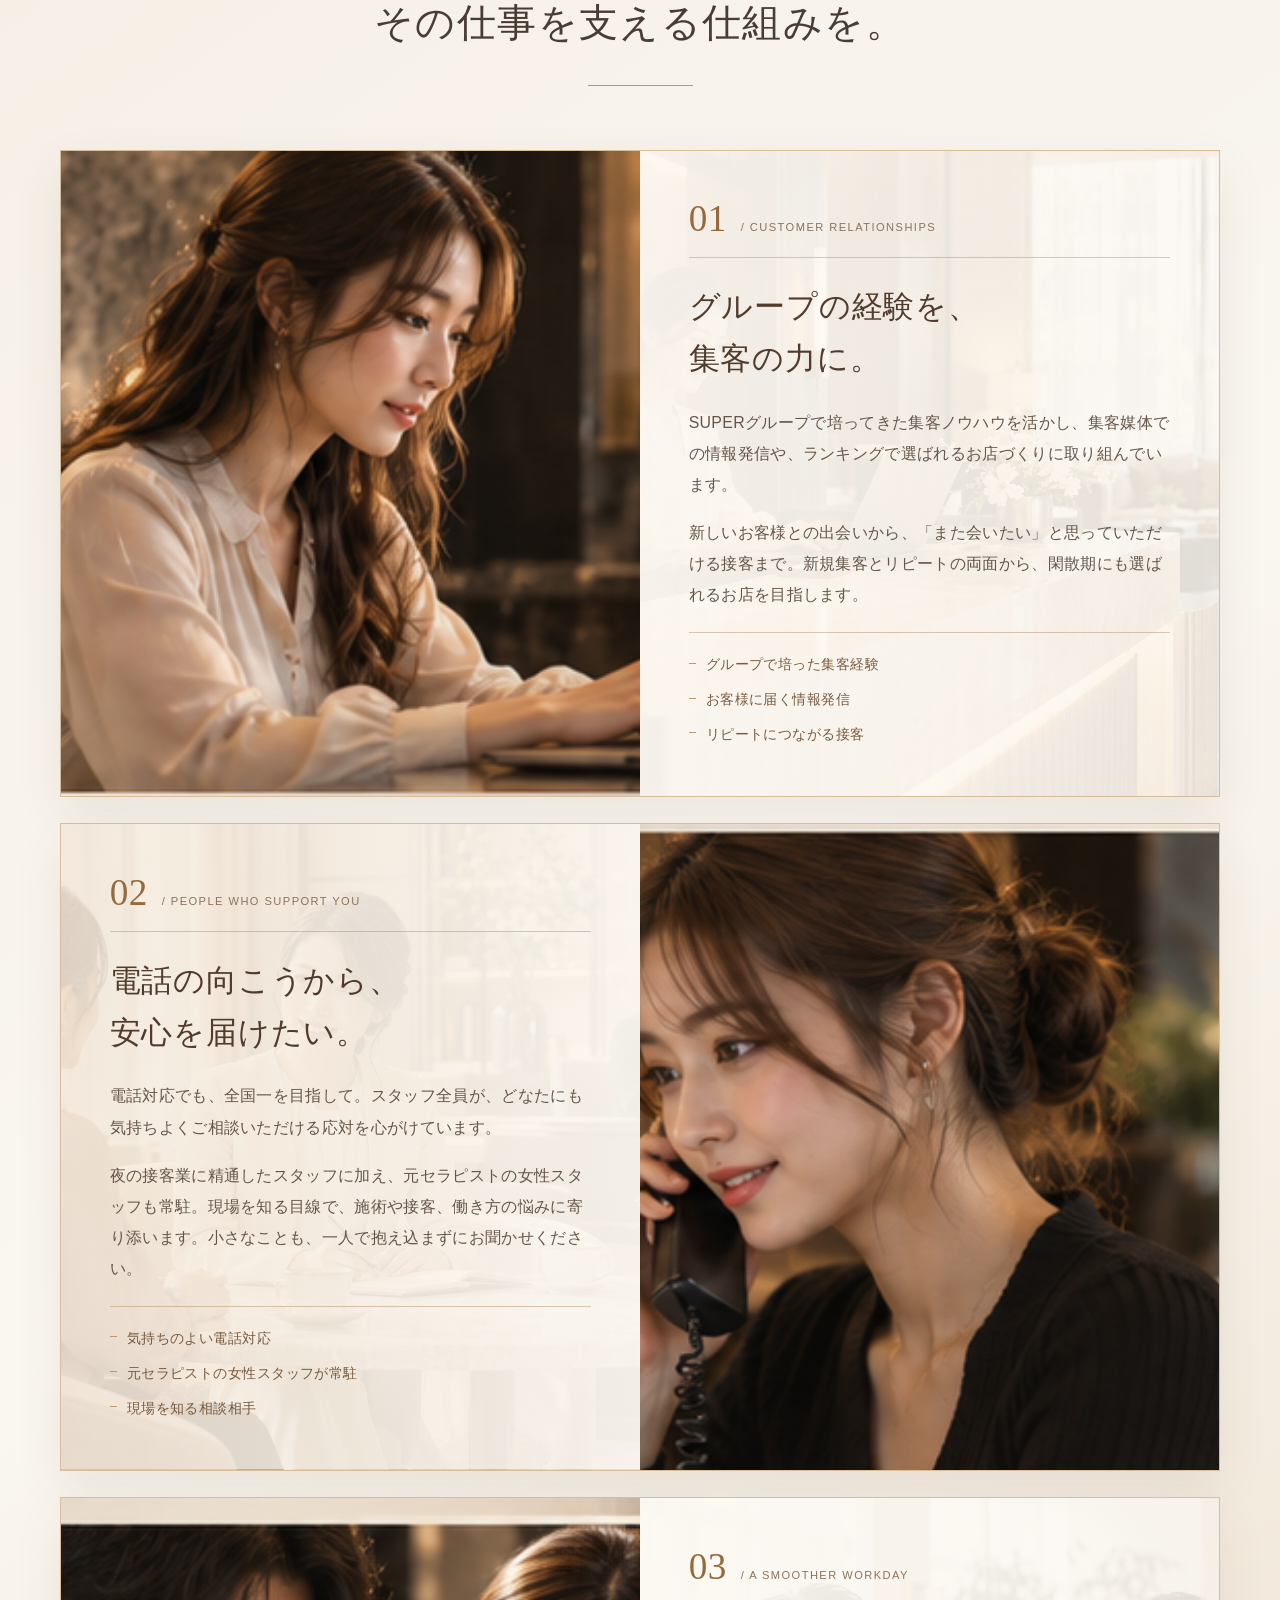
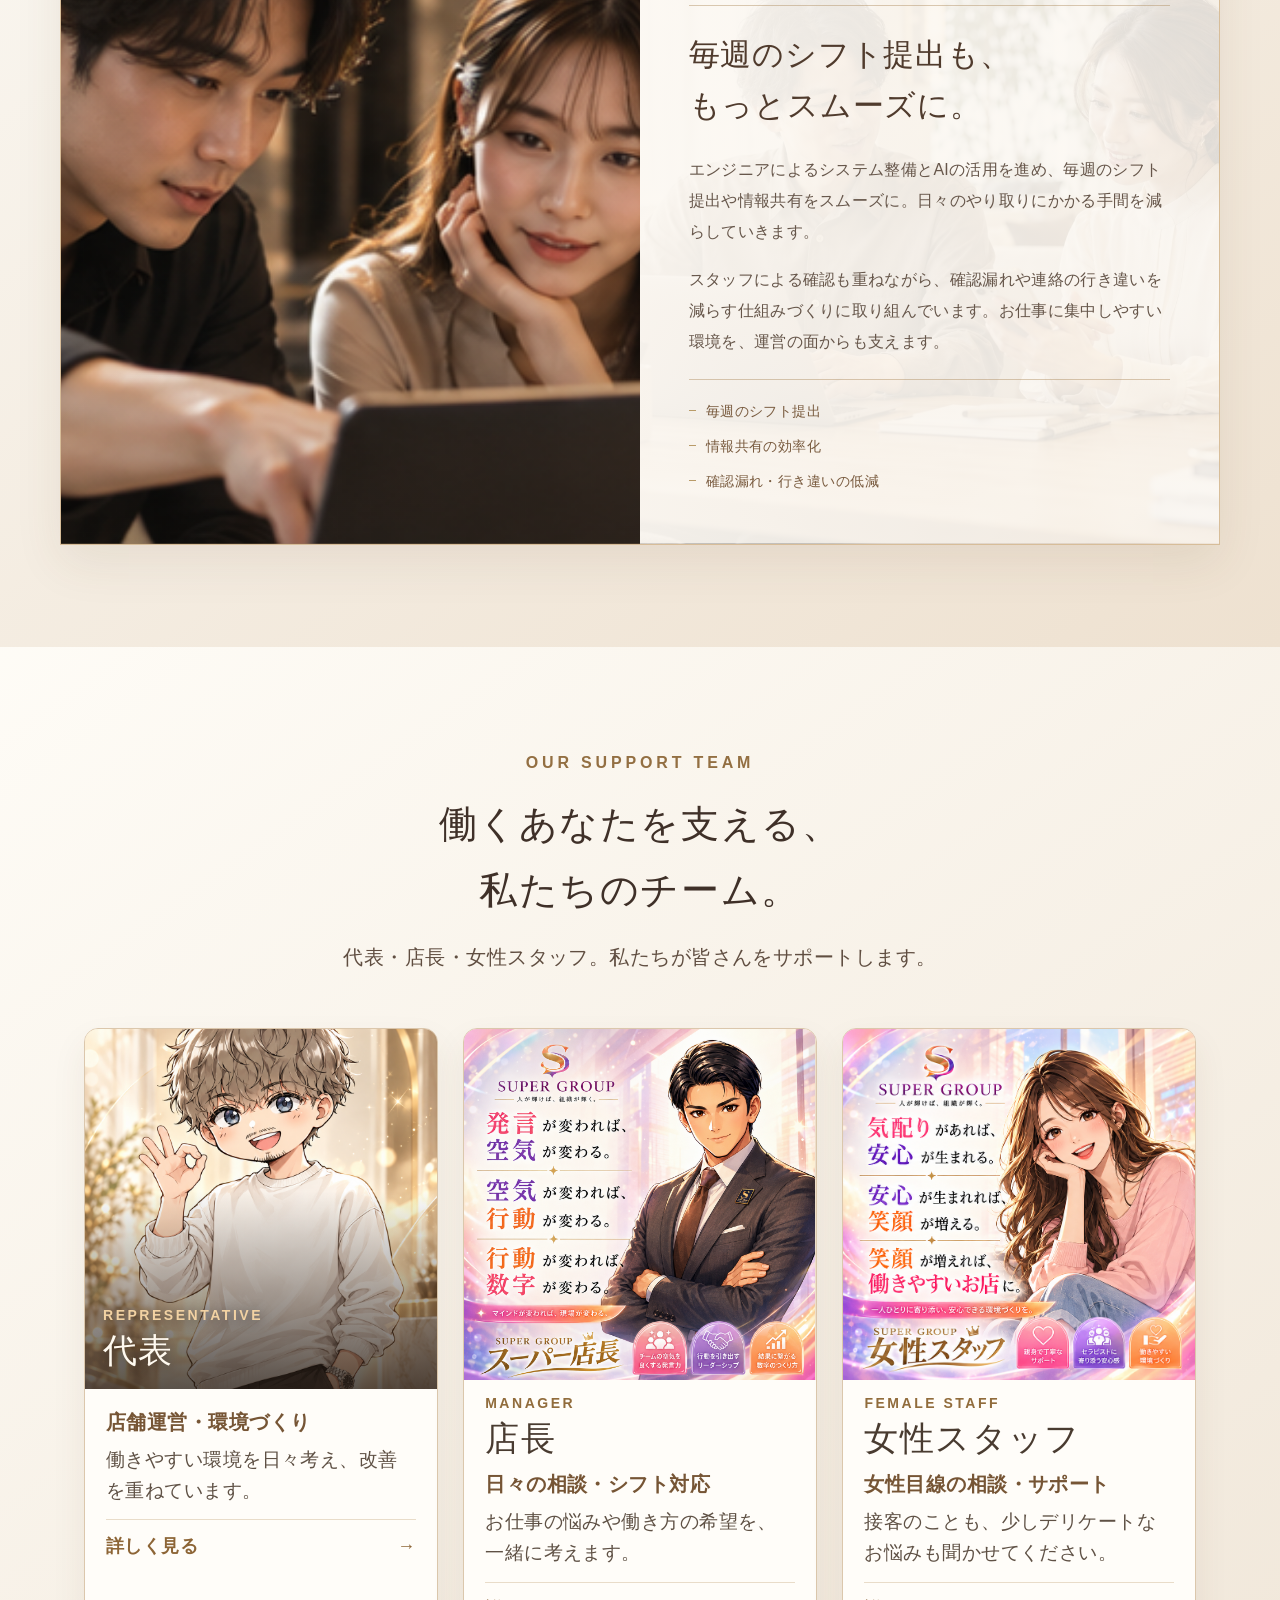
==== commit 2bd8b12b: "案内ボタンの配色を戻しLINEの矢印を削除" ====
--- a/index.html
+++ b/index.html
@@ -21,7 +21,7 @@
   <link rel="stylesheet" href="line-cta.css?v=2">
   <link rel="stylesheet" href="top-team.css?v=6">
   <link rel="stylesheet" href="body-type-plus-2.css?v=1">
-  <link rel="stylesheet" href="top-hero-jump.css?v=3">
+  <link rel="stylesheet" href="top-hero-jump.css?v=4">
   <script defer src="config.js"></script><script defer src="main.js?v=4"></script><script defer src="animations.js?v=2"></script><script defer src="petals.js?v=1"></script>
 </head>
 <body data-page="experienced">
@@ -35,7 +35,7 @@
       <nav id="main-nav" class="nav-links" aria-label="メインメニュー">
         <a href="index.html" aria-current="page">経験者の方へ</a><a href="beginner.html">未経験者・Wワーク</a><a href="staff.html">スタッフ紹介</a><a href="simulator.html">報酬シミュレーター</a>
       </nav>
-      <button class="button button--small header-cta" type="button" data-line>LINEで相談する ↗</button>
+      <button class="button button--small header-cta" type="button" data-line>LINEで相談する</button>
     </div>
   </header>
   <main>
@@ -53,19 +53,19 @@
       </div>
       <div class="container top-a-hero__details">
         <div class="top-a-hero__reward"><span>90分コース報酬 · 1接客あたり</span><strong>19,000<small>円〜</small></strong><p>※適用条件・控除等はご相談時にご確認ください。</p></div>
-        <div class="top-a-hero__actions"><button class="button" type="button" data-line>LINEで報酬・待遇を相談する <span aria-hidden="true">→</span></button><a class="button button--outline" href="beginner.html" data-beginner-link>未経験の方はこちら <span aria-hidden="true">→</span></a></div>
+        <div class="top-a-hero__actions"><button class="button" type="button" data-line>LINEで報酬・待遇を相談する</button><a class="button button--outline" href="beginner.html" data-beginner-link>未経験の方はこちら <span aria-hidden="true">→</span></a></div>
         <aside class="e-help-guide top-a-hero__guide" aria-label="オトちゃんからのひとこと"><span class="e-help-mascot" aria-hidden="true"><img src="otochan-open-arms.png" alt="" width="1145" height="1374"></span><p><strong>はじめまして。<br>SUPER OTONA GIRLSの妖精<br>オトちゃんだよ♪</strong><br>気になることから、<br>お話ししてみませんか♪</p></aside>
       </div>
     </section>
 
     <nav class="top-hero-jump" aria-label="ページ内のご案内">
       <div class="container top-hero-jump__grid">
-        <a class="top-hero-jump__button" href="#reward"><span class="top-hero-jump__label">報酬<br class="top-hero-jump__mobile-break">について</span><span class="top-hero-jump__arrow" aria-hidden="true">↘</span></a>
-        <a class="top-hero-jump__button" href="#waiting-space"><span class="top-hero-jump__label">待機環境<br class="top-hero-jump__mobile-break">について</span><span class="top-hero-jump__arrow" aria-hidden="true">↘</span></a>
-        <a class="top-hero-jump__button" href="#customer-acquisition"><span class="top-hero-jump__label">集客力<br class="top-hero-jump__mobile-break">について</span><span class="top-hero-jump__arrow" aria-hidden="true">↘</span></a>
-        <a class="top-hero-jump__button" href="#e-team-title"><span class="top-hero-jump__label">スタッフ一覧<br class="top-hero-jump__mobile-break">について</span><span class="top-hero-jump__arrow" aria-hidden="true">↘</span></a>
-        <a class="top-hero-jump__button top-hero-jump__button--featured" href="#before-start"><span class="top-hero-jump__label">移籍を考えている<br class="top-hero-jump__mobile-break">方へ</span><span class="top-hero-jump__arrow" aria-hidden="true">↘</span></a>
-        <a class="top-hero-jump__button top-hero-jump__button--featured" href="beginner.html"><span class="top-hero-jump__label">未経験の方へ</span><span class="top-hero-jump__arrow" aria-hidden="true">→</span></a>
+        <a class="top-hero-jump__button" href="#reward"><span>報酬<br class="top-hero-jump__mobile-break">について</span></a>
+        <a class="top-hero-jump__button" href="#waiting-space"><span>待機環境<br class="top-hero-jump__mobile-break">について</span></a>
+        <a class="top-hero-jump__button" href="#customer-acquisition"><span>集客力<br class="top-hero-jump__mobile-break">について</span></a>
+        <a class="top-hero-jump__button" href="#e-team-title"><span>スタッフ一覧<br class="top-hero-jump__mobile-break">について</span></a>
+        <a class="top-hero-jump__button" href="#before-start"><span>移籍を考えている<br class="top-hero-jump__mobile-break">方へ</span></a>
+        <a class="top-hero-jump__button" href="beginner.html"><span>未経験の方へ</span></a>
       </div>
     </nav>
 
@@ -338,7 +338,7 @@
         <span class="e-help-mascot" aria-hidden="true"><img src="otochan-open-arms.png" alt="" width="1145" height="1374" loading="lazy"></span>
         <p><strong>はじめまして。<br>SUPER OTONA GIRLSの妖精<br>オトちゃんだよ♪</strong><br>気になることから、<br>お話ししてみませんか♪</p>
       </aside>
-      <div class="e-help-section-action reveal"><button class="button" type="button" data-line><svg class="e-help-icon" aria-hidden="true"><use href="#e-help-chat"/></svg>気になることを相談する <span aria-hidden="true">→</span></button></div>
+      <div class="e-help-section-action reveal"><button class="button" type="button" data-line><svg class="e-help-icon" aria-hidden="true"><use href="#e-help-chat"/></svg>気になることを相談する</button></div>
     </div></section>
 
     <section class="e-help-section" id="first-steps" aria-labelledby="steps-title"><div class="container">
@@ -419,10 +419,10 @@
         </div>
       </div>
     </section>
-    <section class="section e-contact" aria-labelledby="contact-title"><div class="container e-contact-layout"><div class="e-contact-copy reveal"><span class="eyebrow">YOUR NEXT CHAPTER</span><h2 id="contact-title">次のお店は、<br>報酬も環境も<br>納得して選ぶ。</h2><p>まずは、今の働き方や希望について<br>ご相談ください。</p><button class="button" type="button" data-line>LINEで報酬・待遇を相談する ↗</button><aside class="e-help-guide" aria-label="オトちゃんからのひとこと"><span class="e-help-mascot" aria-hidden="true"><img src="otochan-open-arms.png" alt="" width="1145" height="1374" loading="lazy"></span><p><strong>はじめまして。<br>SUPER OTONA GIRLSの妖精<br>オトちゃんだよ♪</strong><br>気になることから、<br>お話ししてみませんか♪</p></aside></div><figure class="e-contact-photo e-contact-photo--brand reveal" data-delay="1"><div class="e-contact-logo-window"><img src="story-logo-provided.png" alt="SUPER OTONA GIRLSのゴールドロゴ" width="1477" height="1065" loading="lazy"></div></figure></div></section>
+    <section class="section e-contact" aria-labelledby="contact-title"><div class="container e-contact-layout"><div class="e-contact-copy reveal"><span class="eyebrow">YOUR NEXT CHAPTER</span><h2 id="contact-title">次のお店は、<br>報酬も環境も<br>納得して選ぶ。</h2><p>まずは、今の働き方や希望について<br>ご相談ください。</p><button class="button" type="button" data-line>LINEで報酬・待遇を相談する</button><aside class="e-help-guide" aria-label="オトちゃんからのひとこと"><span class="e-help-mascot" aria-hidden="true"><img src="otochan-open-arms.png" alt="" width="1145" height="1374" loading="lazy"></span><p><strong>はじめまして。<br>SUPER OTONA GIRLSの妖精<br>オトちゃんだよ♪</strong><br>気になることから、<br>お話ししてみませんか♪</p></aside></div><figure class="e-contact-photo e-contact-photo--brand reveal" data-delay="1"><div class="e-contact-logo-window"><img src="story-logo-provided.png" alt="SUPER OTONA GIRLSのゴールドロゴ" width="1477" height="1065" loading="lazy"></div></figure></div></section>
   </main>
   <footer class="site-footer"><div class="container"><a class="brand" href="index.html">SUPER OTONA GIRLS<small>RECRUIT / OSAKA</small></a><div class="footer-links"><a href="index.html">経験者の方へ</a><a href="beginner.html">未経験・Wワーク</a><a href="staff.html">スタッフ紹介</a><a href="simulator.html">報酬シミュレーター</a></div></div></footer>
-  <div class="mobile-cta"><a class="button button--outline" href="simulator.html">報酬を計算</a><button class="button" type="button" data-line>LINEで相談する ↗</button></div>
+  <div class="mobile-cta"><a class="button button--outline" href="simulator.html">報酬を計算</a><button class="button" type="button" data-line>LINEで相談する</button></div>
   <dialog class="demo-dialog" id="demo-dialog" aria-labelledby="dialog-title"><div class="dialog-inner"><span class="eyebrow">DEMO</span><h2 id="dialog-title">LINE相談のデモ</h2><p>このサンプルでは応募先が未設定です。実際の送信は行われません。</p><div class="dialog-message" id="dialog-message"></div><div class="dialog-actions"><button class="button button--small" type="button" id="dialog-copy">相談文をコピー</button><button class="button button--outline button--small" type="button" id="dialog-close">閉じる</button></div></div></dialog>
 </body>
 </html>
--- a/top-hero-jump.css
+++ b/top-hero-jump.css
@@ -1,99 +1,61 @@
-/* 経験者向けTOP: ヒーロー直後のご案内 */
+/* 経験者向けTOP: ヒーロー直後のページ内案内 */
 body[data-page="experienced"] .top-hero-jump {
-  padding-block: 26px 32px;
+  padding-block: 22px 25px;
   border-bottom: 1px solid rgba(183, 155, 107, .35);
-  background: linear-gradient(135deg, #f9f5ee 0%, #f1e8da 100%);
+  background: linear-gradient(135deg, #f9f5ee 0%, #f3ebdf 100%);
 }
 
 body[data-page="experienced"] .top-hero-jump__grid {
   display: grid;
   grid-template-columns: repeat(2, minmax(0, 1fr));
-  gap: 13px;
+  gap: 10px;
   max-width: 1120px;
 }
 
 body[data-page="experienced"] .top-hero-jump__button {
   display: flex;
   align-items: center;
-  justify-content: space-between;
-  gap: 8px;
+  justify-content: center;
   min-width: 0;
-  min-height: 76px;
-  padding: 13px 13px 15px;
-  border: 1px solid #715035;
-  border-radius: 12px;
-  background: linear-gradient(135deg, #88633e 0%, #745137 54%, #61422f 100%);
-  box-shadow: inset 0 1px 0 rgba(255, 247, 225, .36), 0 4px 0 #4f372a, 0 12px 20px rgba(66, 42, 27, .18);
-  color: #fffaf1;
-  font: 700 clamp(.86rem, 3.65vw, 1rem)/1.4 var(--font-serif);
+  min-height: 62px;
+  padding: 11px 12px;
+  border: 1px solid #d7c4aa;
+  border-radius: 6px;
+  background: #fff;
+  box-shadow: 0 2px 8px rgba(80, 55, 31, .06);
+  color: #43342b;
+  font: 600 clamp(.87rem, 3.7vw, 1rem)/1.4 var(--font-serif);
   letter-spacing: .025em;
+  text-align: center;
   text-decoration: none;
-  text-shadow: 0 1px 1px rgba(32, 20, 12, .2);
-  transition: transform .25s ease, background .25s ease, box-shadow .25s ease;
-}
-
-body[data-page="experienced"] .top-hero-jump__button--featured {
-  grid-column: 1 / -1;
-  min-height: 70px;
-  border-color: #49382d;
-  background: linear-gradient(135deg, #655044 0%, #443329 100%);
-  box-shadow: inset 0 1px 0 rgba(255, 247, 225, .24), 0 4px 0 #33251e, 0 12px 20px rgba(50, 32, 23, .2);
-}
-
-body[data-page="experienced"] .top-hero-jump__label { min-width: 0; }
-
-body[data-page="experienced"] .top-hero-jump__arrow {
-  display: grid;
-  flex: 0 0 28px;
-  place-items: center;
-  width: 28px;
-  height: 28px;
-  border: 1px solid rgba(255, 245, 225, .56);
-  border-radius: 50%;
-  background: rgba(255, 245, 225, .12);
-  color: #fff4d9;
-  font: 700 1rem/1 var(--font-sans);
-  text-shadow: none;
+  transition: background-color .3s, border-color .3s, box-shadow .3s, transform .3s;
 }
 
 body[data-page="experienced"] .top-hero-jump__button:hover {
   transform: translateY(-2px);
-  background: linear-gradient(135deg, #957148 0%, #795638 54%, #684832 100%);
-  box-shadow: inset 0 1px 0 rgba(255, 247, 225, .42), 0 6px 0 #4f372a, 0 17px 24px rgba(66, 42, 27, .22);
-}
-
-body[data-page="experienced"] .top-hero-jump__button--featured:hover {
-  background: linear-gradient(135deg, #73594a 0%, #4d392d 100%);
-  box-shadow: inset 0 1px 0 rgba(255, 247, 225, .3), 0 6px 0 #33251e, 0 17px 24px rgba(50, 32, 23, .24);
-}
-
-body[data-page="experienced"] .top-hero-jump__button:active {
-  transform: translateY(3px);
-  box-shadow: inset 0 1px 0 rgba(255, 247, 225, .3), 0 1px 0 #4f372a, 0 5px 10px rgba(66, 42, 27, .15);
+  border-color: #b99b68;
+  background: #fff;
+  box-shadow: 0 6px 18px rgba(80, 55, 31, .11);
 }
 
 body[data-page="experienced"] .top-hero-jump__button:focus-visible {
-  outline: 3px solid #a97b3e;
-  outline-offset: 4px;
+  outline: 3px solid #9c7847;
+  outline-offset: 3px;
 }
 
 @media (min-width: 760px) {
-  body[data-page="experienced"] .top-hero-jump { padding-block: 32px 38px; }
-  body[data-page="experienced"] .top-hero-jump__grid { grid-template-columns: repeat(3, minmax(0, 1fr)); gap: 17px; }
-  body[data-page="experienced"] .top-hero-jump__button { min-height: 78px; padding-inline: 22px; font-size: 1.08rem; }
-  body[data-page="experienced"] .top-hero-jump__button--featured { grid-column: auto; }
+  body[data-page="experienced"] .top-hero-jump { padding-block: 27px 30px; }
+  body[data-page="experienced"] .top-hero-jump__grid { grid-template-columns: repeat(3, minmax(0, 1fr)); gap: 14px; }
+  body[data-page="experienced"] .top-hero-jump__button { min-height: 66px; padding-inline: 20px; font-size: 1.05rem; }
   body[data-page="experienced"] .top-hero-jump__mobile-break { display: none; }
-  body[data-page="experienced"] .top-hero-jump__arrow { flex-basis: 32px; width: 32px; height: 32px; }
 }
 
 @media (max-width: 350px) {
-  body[data-page="experienced"] .top-hero-jump__grid { gap: 10px; }
-  body[data-page="experienced"] .top-hero-jump__button { gap: 6px; padding-inline: 8px; font-size: .86rem; letter-spacing: 0; }
-  body[data-page="experienced"] .top-hero-jump__arrow { flex-basis: 22px; width: 22px; height: 22px; }
+  body[data-page="experienced"] .top-hero-jump__grid { gap: 8px; }
+  body[data-page="experienced"] .top-hero-jump__button { padding-inline: 7px; font-size: .87rem; letter-spacing: 0; }
 }
 
 @media (prefers-reduced-motion: reduce) {
   body[data-page="experienced"] .top-hero-jump__button { transition: none; }
-  body[data-page="experienced"] .top-hero-jump__button:hover,
-  body[data-page="experienced"] .top-hero-jump__button:active { transform: none; }
+  body[data-page="experienced"] .top-hero-jump__button:hover { transform: none; }
 }
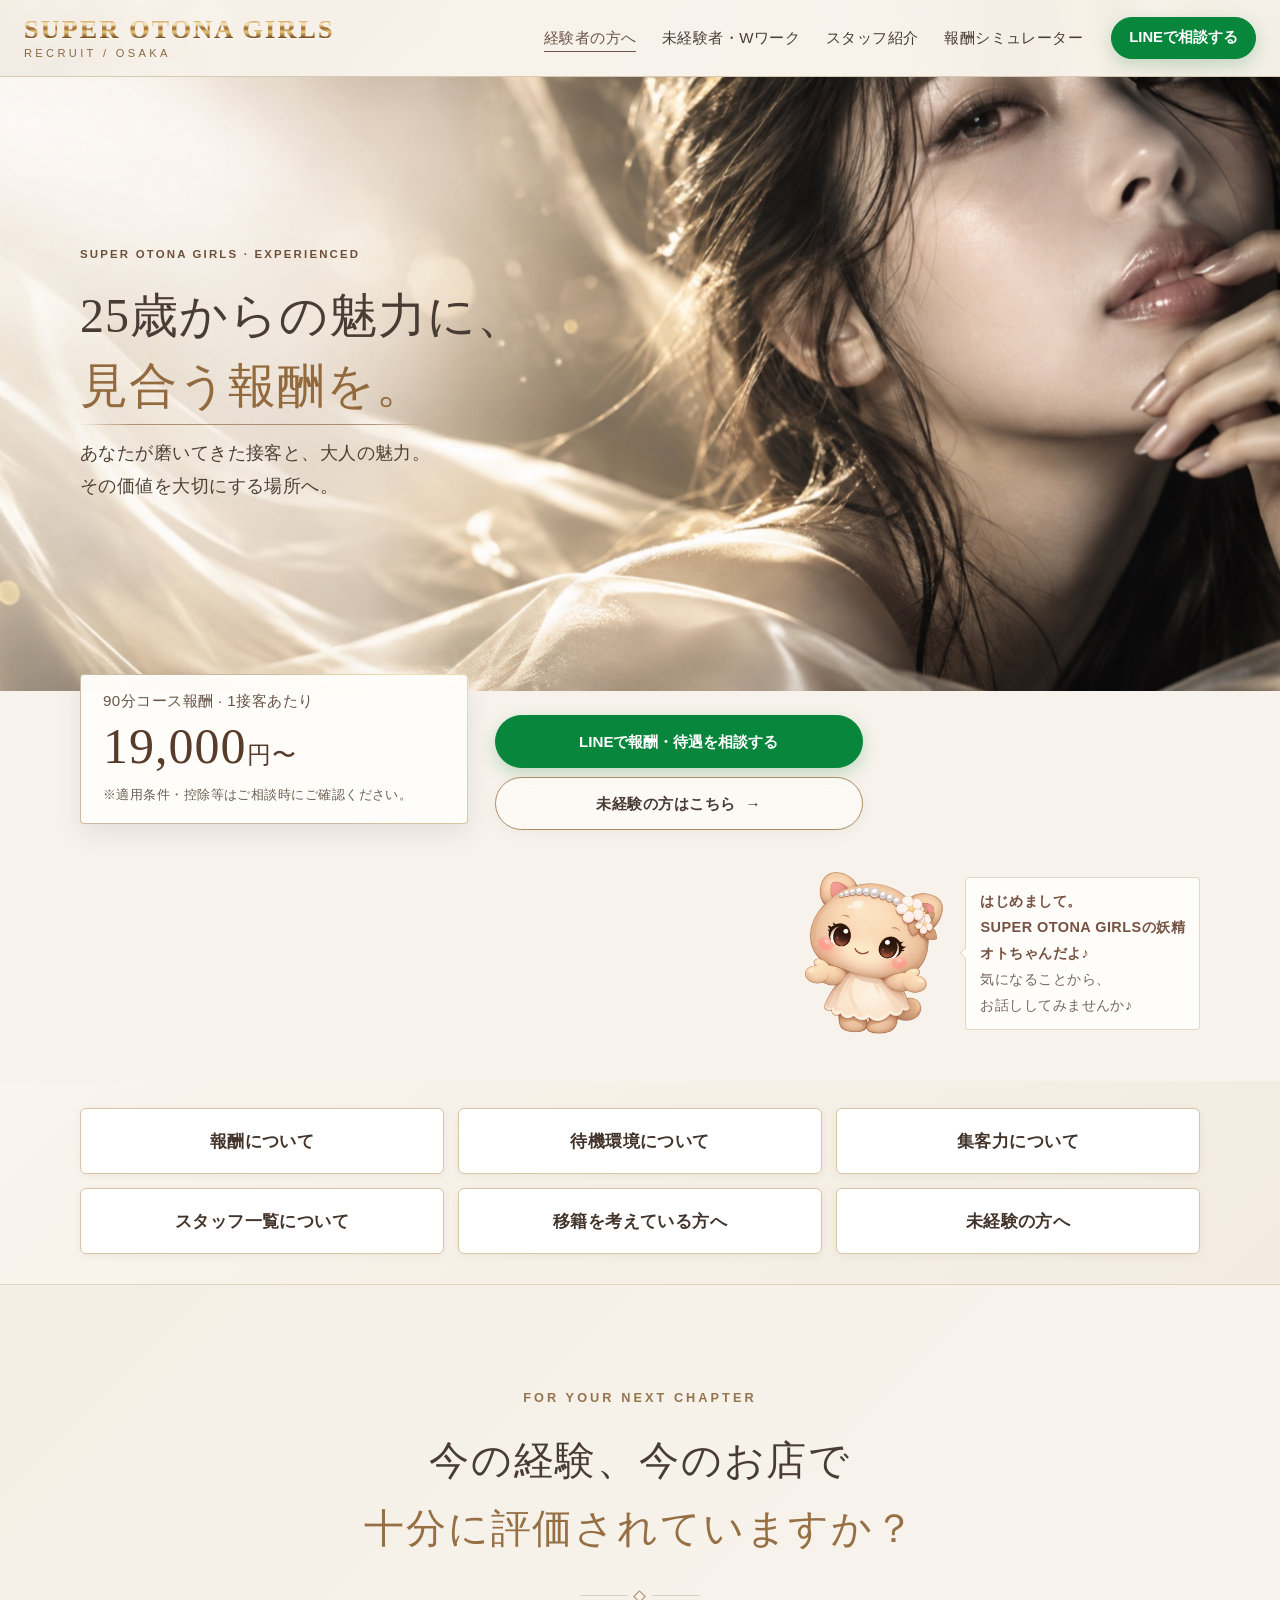
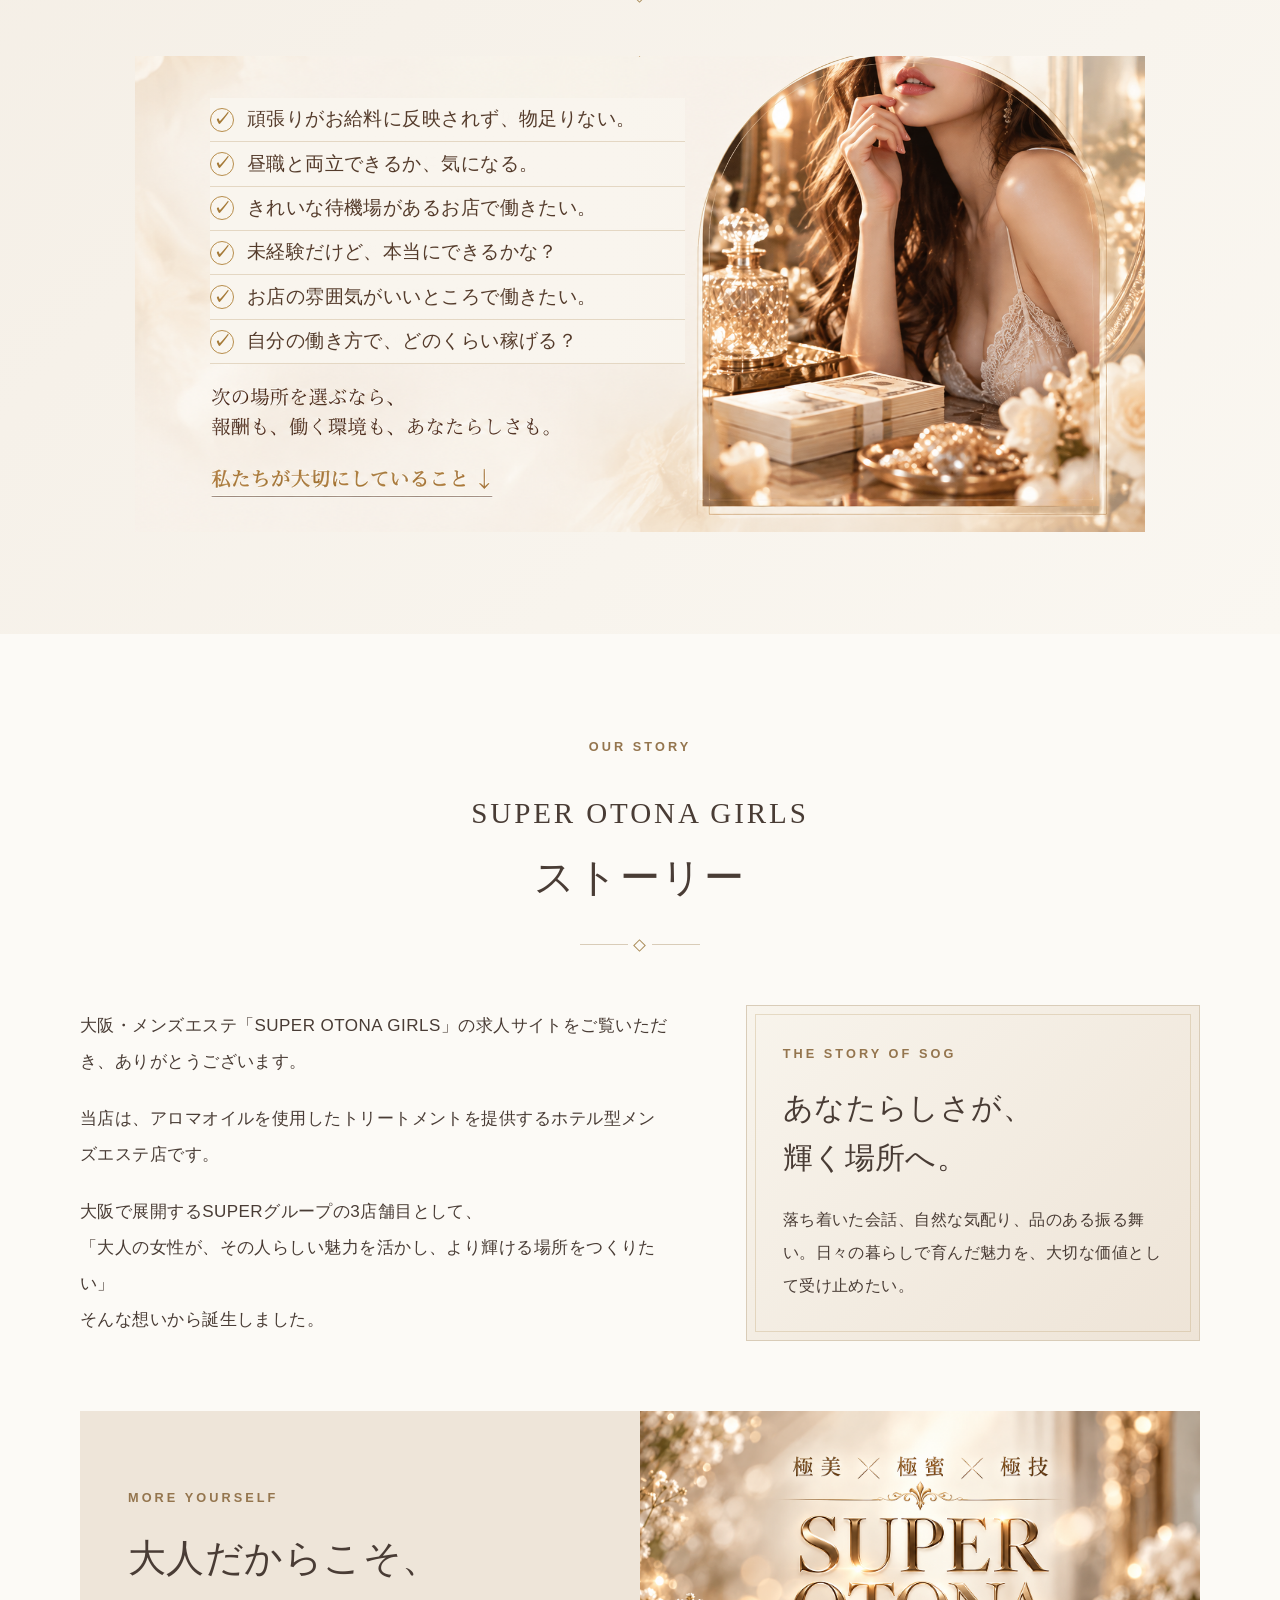
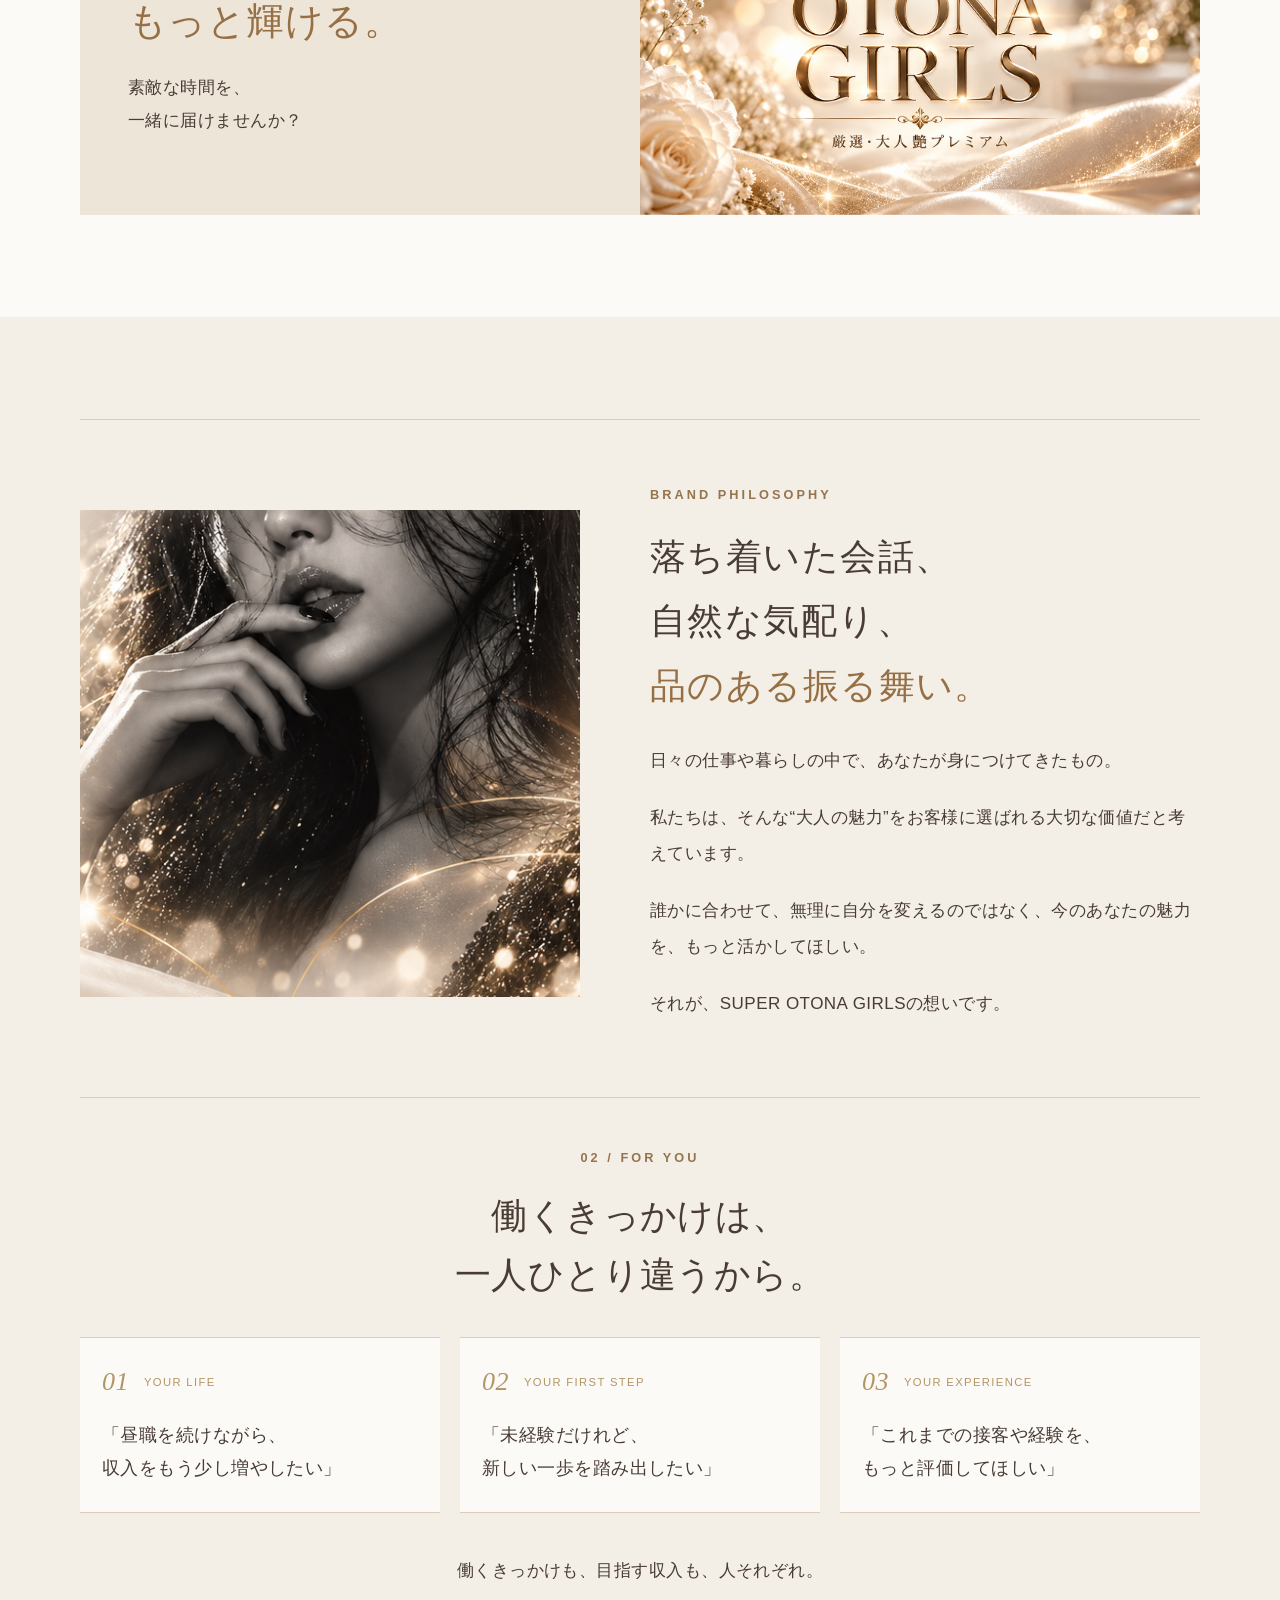
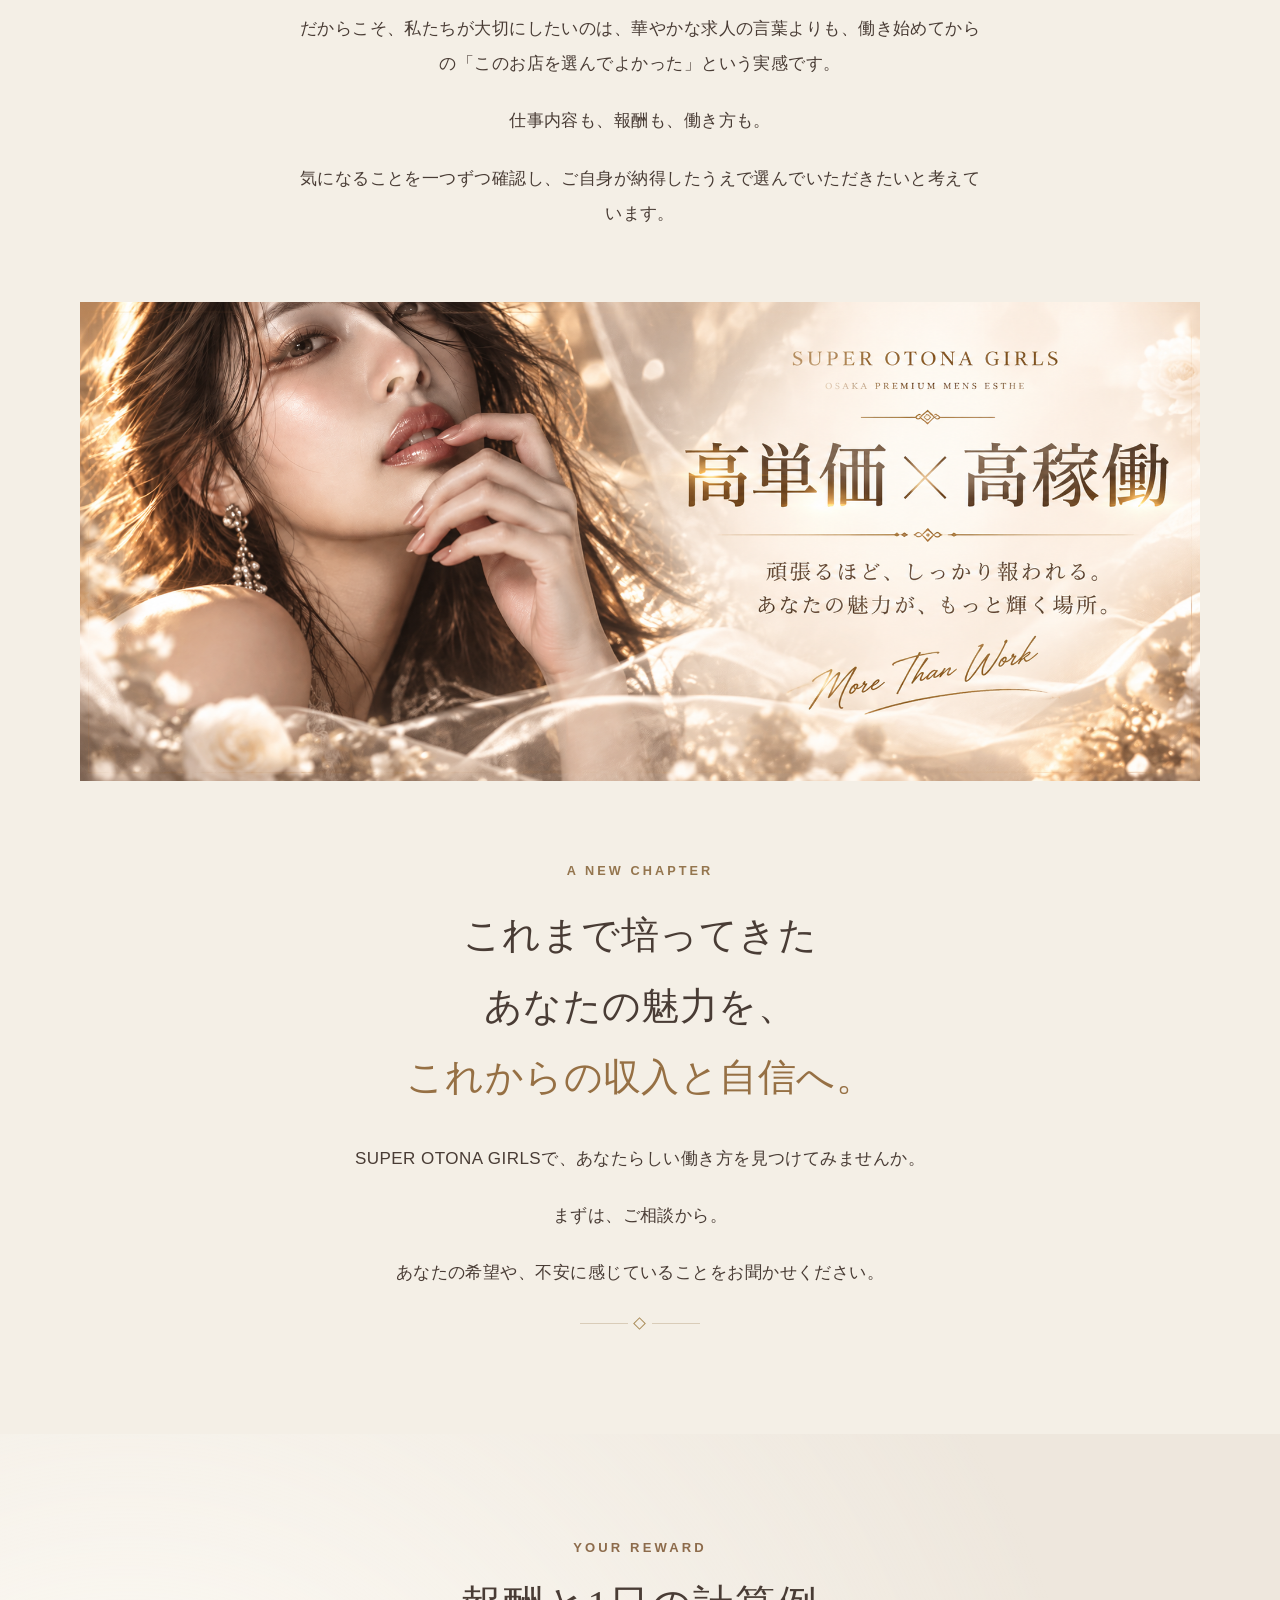
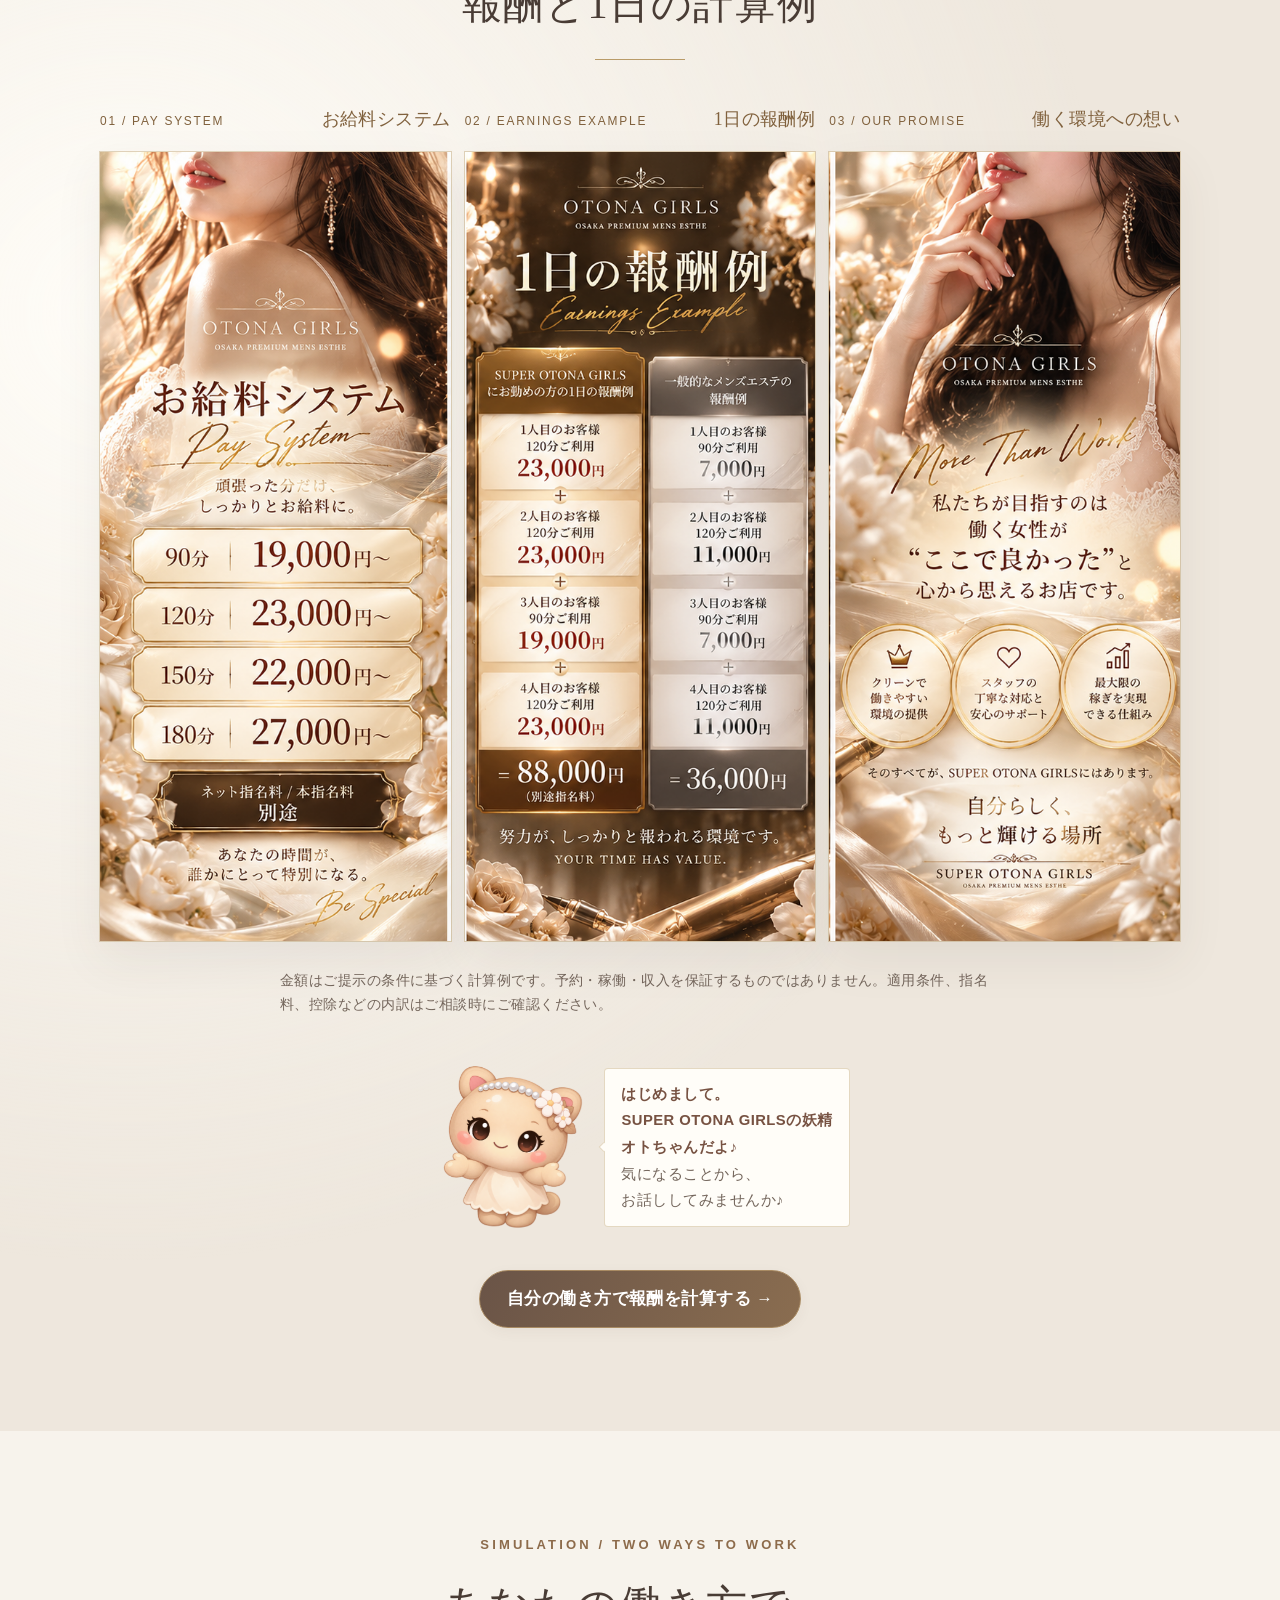
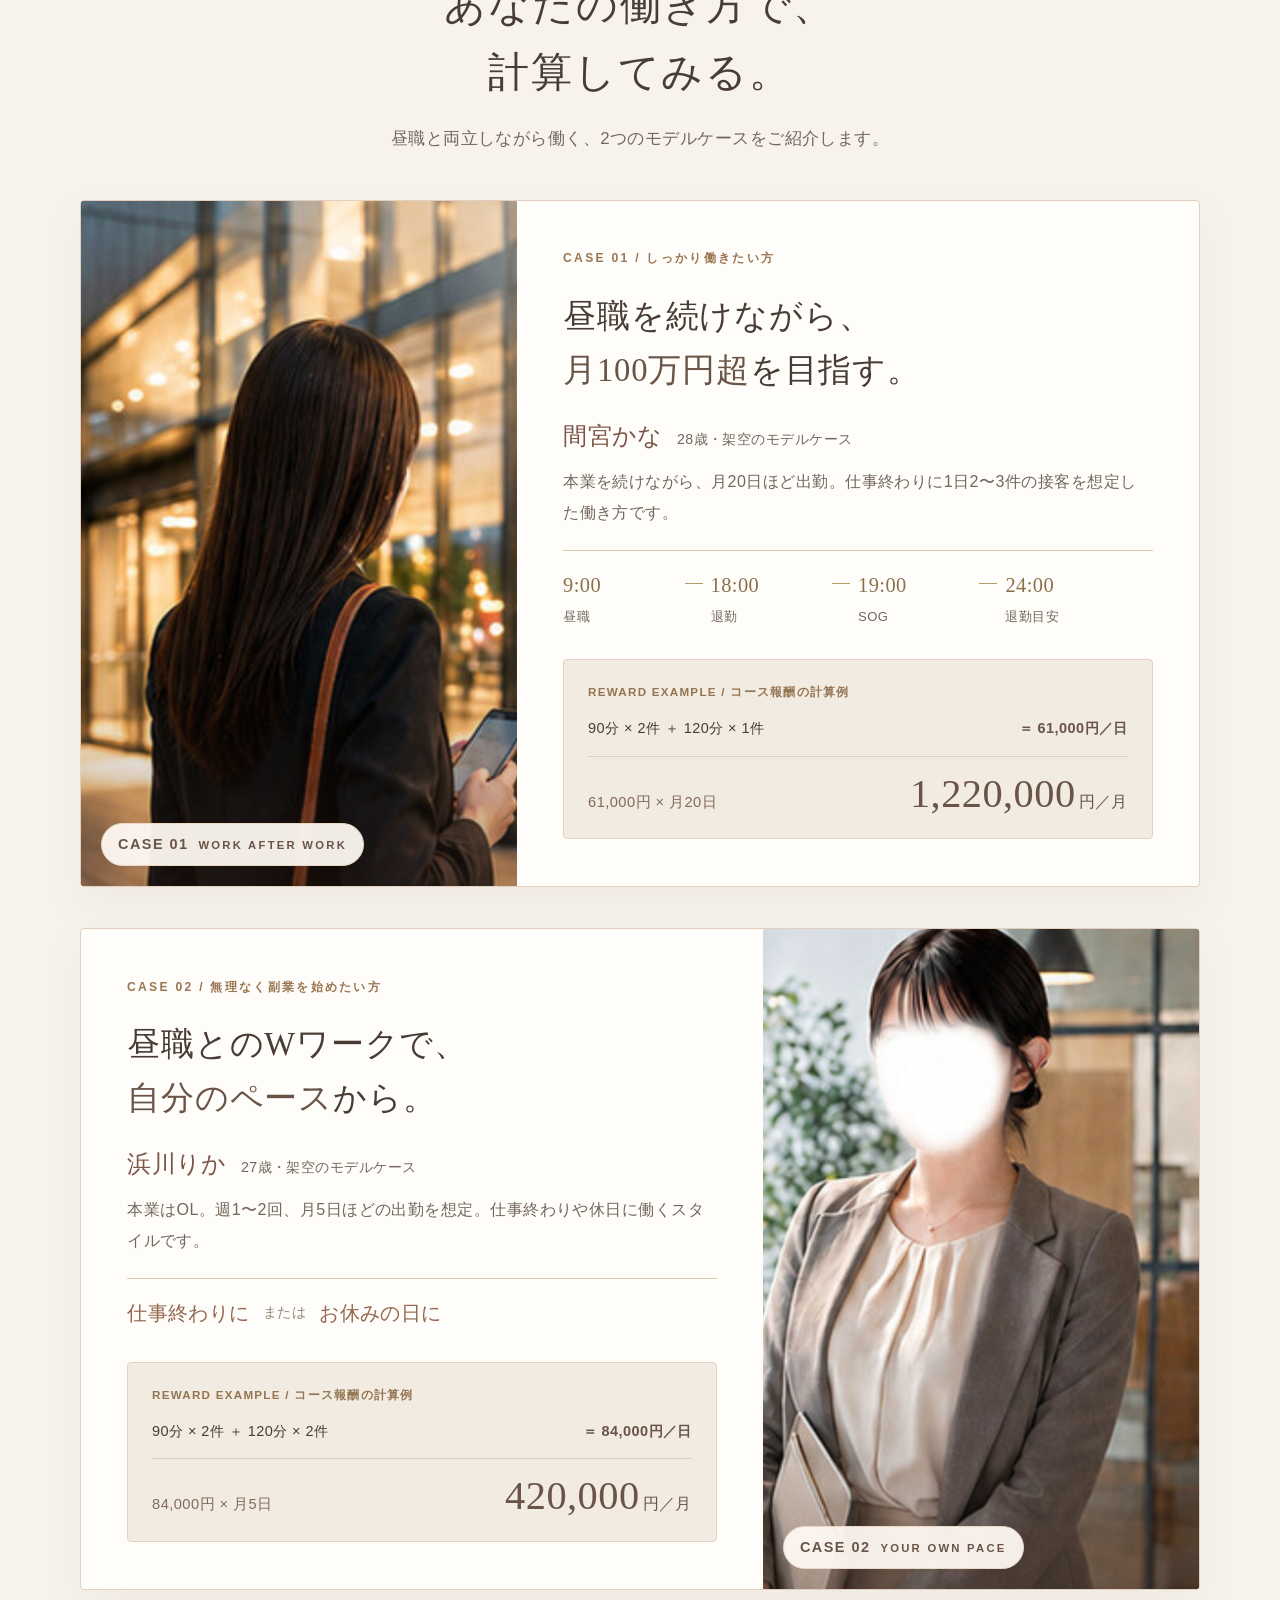
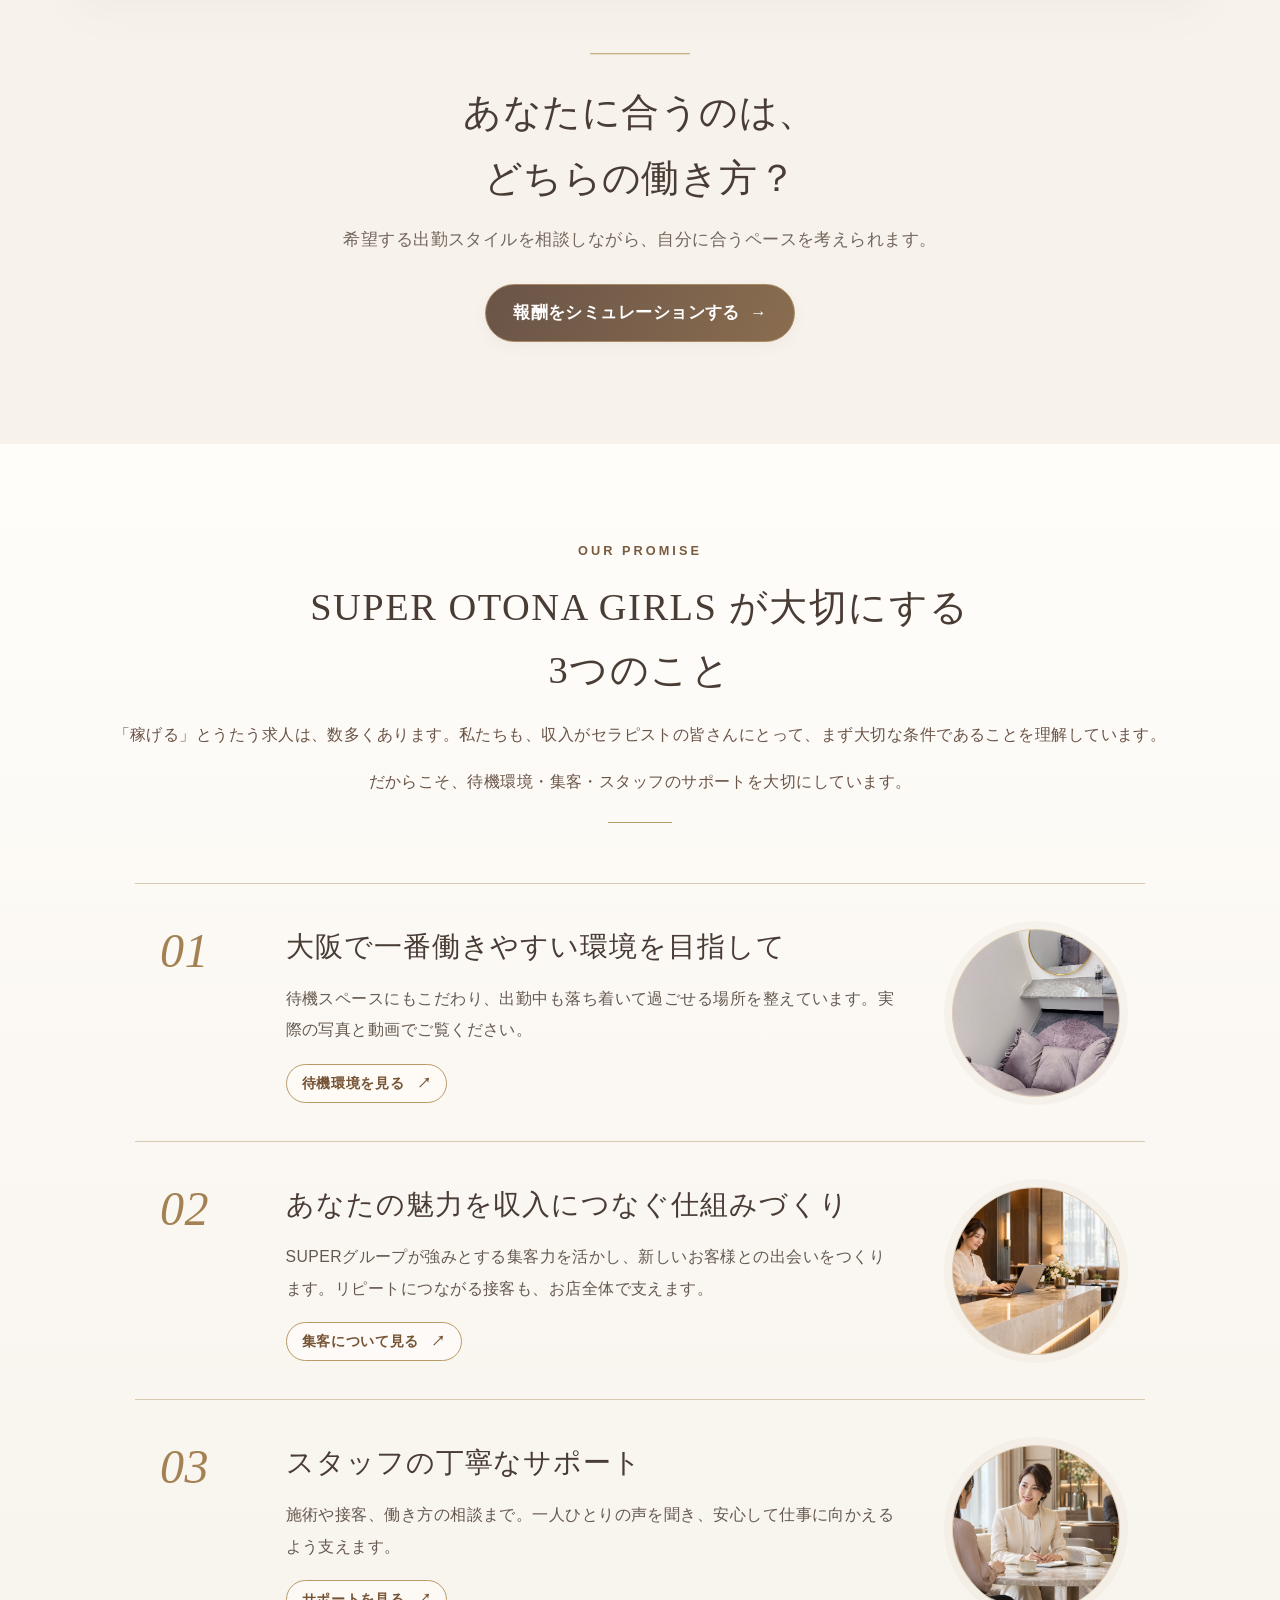
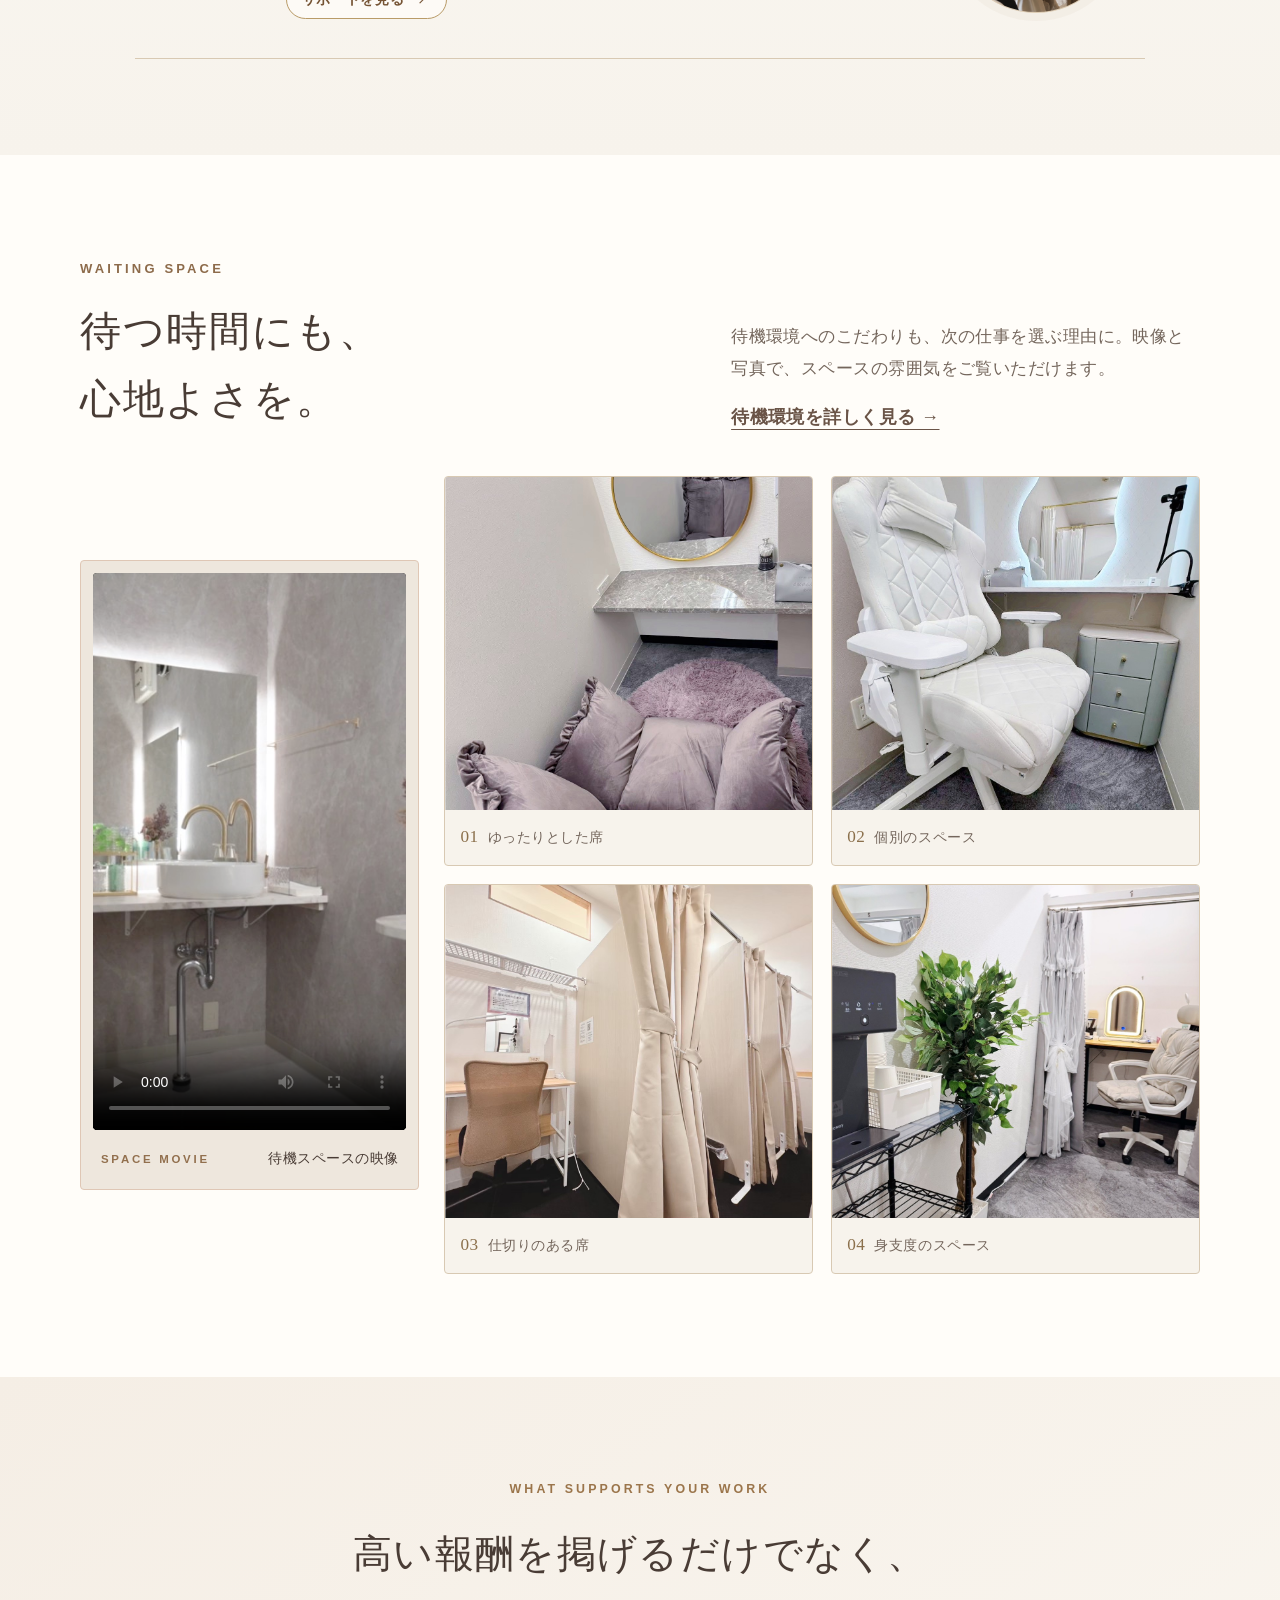
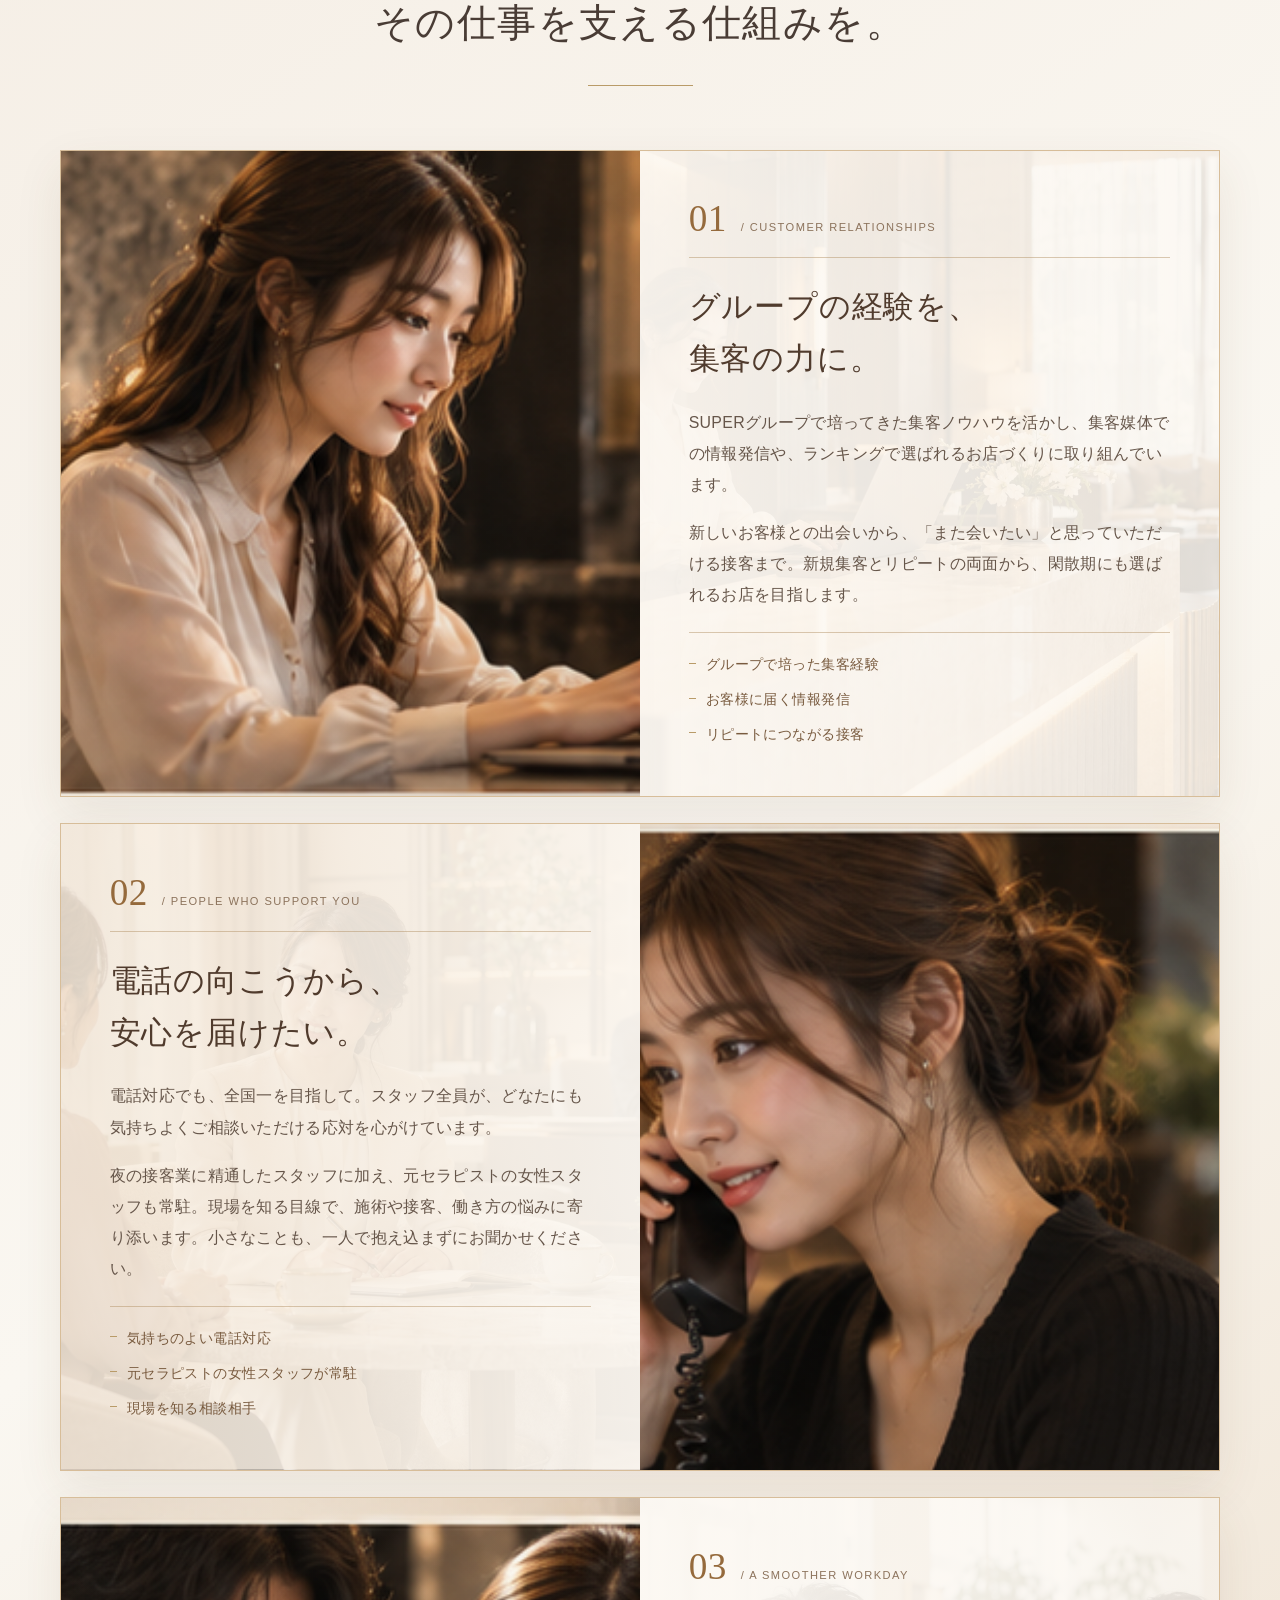
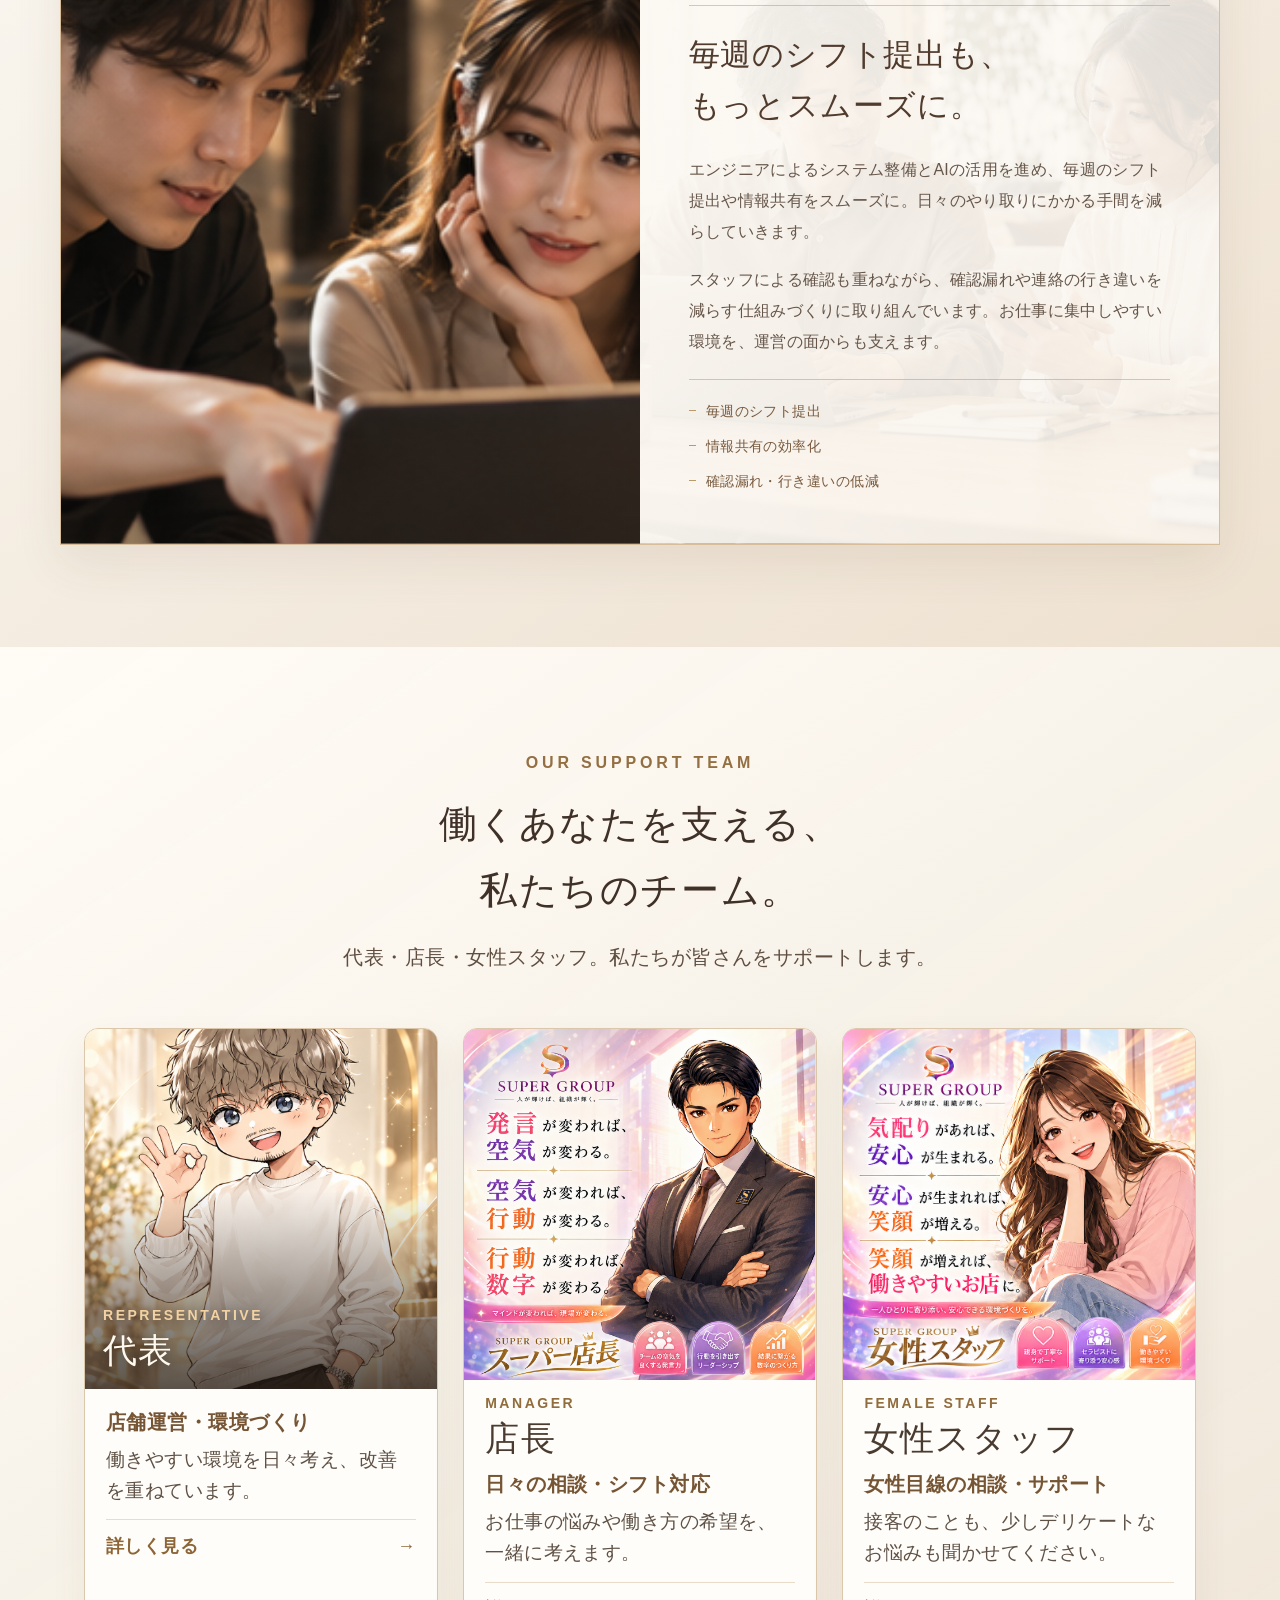
==== commit 716f9132: "求人サイト全ページに動きの演出を追加 - motion-plus.css / motion-plus.js を新規追加（全ページ共通） - 経験者TOP・未経験・スタッフ紹介・報酬シミュレーターに読み" ====
--- a/index.html
+++ b/index.html
@@ -22,7 +22,8 @@
   <link rel="stylesheet" href="top-team.css?v=6">
   <link rel="stylesheet" href="body-type-plus-2.css?v=1">
   <link rel="stylesheet" href="top-hero-jump.css?v=4">
-  <script defer src="config.js"></script><script defer src="main.js?v=4"></script><script defer src="animations.js?v=2"></script><script defer src="petals.js?v=1"></script>
+  <link rel="stylesheet" href="motion-plus.css?v=2">
+  <script defer src="config.js"></script><script defer src="main.js?v=4"></script><script defer src="animations.js?v=2"></script><script defer src="petals.js?v=1"></script><script defer src="motion-plus.js?v=2"></script>
 </head>
 <body data-page="experienced">
   <header class="site-header">
--- a/motion-plus.css
+++ b/motion-plus.css
@@ -0,0 +1,350 @@
+/* =========================================================
+   motion-plus.css
+   求人サイト全ページ共通の「動き」と仕上げのレイヤー。
+   文面・金額・写真・構成は変えず、演出だけを足す。
+   ・JSが <html> に .mp を付けたときだけ有効（JSなし・?design=1 では従来どおり）
+   ・端末で「視差効果を減らす」設定の人には動きを出さない
+   ========================================================= */
+
+:root {
+  --mp-gold: #c2a46d;
+  --mp-gold-light: #f3dfb0;
+  --mp-gold-deep: #9a672e;
+  --mp-ease: cubic-bezier(.2, .7, .2, 1);
+  --mp-ease-wipe: cubic-bezier(.77, 0, .18, 1);
+}
+
+/* ---------- 1. 読み進み具合を示す金のライン ---------- */
+.mp-progress {
+  position: fixed;
+  z-index: 60;
+  top: 0;
+  left: 0;
+  width: 100%;
+  height: 2px;
+  pointer-events: none;
+  background: linear-gradient(90deg, #b88a4a, #f3dfb0 45%, #c2a46d 70%, #9a672e);
+  box-shadow: 0 0 8px rgba(214, 178, 110, .55);
+  transform: scaleX(var(--mp-progress, 0));
+  transform-origin: left center;
+  will-change: transform;
+}
+
+/* ---------- 2. ヘッダー ---------- */
+.mp .site-header { transition: box-shadow .4s ease; }
+.mp .site-header.mp-scrolled {
+  box-shadow: 0 10px 30px rgba(74, 52, 28, .10), 0 1px 0 rgba(194, 164, 109, .35);
+}
+
+/* 経験者TOPの金ロゴにゆっくり光が流れる */
+.mp body[data-page="experienced"] .site-header .brand__wordmark {
+  background-image:
+    linear-gradient(180deg, #745021 0%, #c48d45 13%, #fff0bf 30%, #9e642a 45%, #e9c879 59%, #7b4f20 79%, #ba8743 100%),
+    linear-gradient(100deg, transparent 40%, rgba(255, 250, 230, .95) 50%, transparent 60%);
+  background-size: 100% 100%, 260% 100%;
+  background-blend-mode: screen;
+  background-repeat: no-repeat;
+  background-position: 0 0, 160% 0;
+  -webkit-background-clip: text;
+  background-clip: text;
+  animation: mp-wordmark-sheen 7s ease-in-out 1.6s infinite;
+}
+@keyframes mp-wordmark-sheen {
+  0%, 62% { background-position: 0 0, 160% 0; }
+  100% { background-position: 0 0, -60% 0; }
+}
+
+/* ---------- 3. 最初の画面 ---------- */
+/* 写真：ゆっくり寄ってくる＋スクロールでわずかに奥行き */
+.mp .mp-hero-img {
+  scale: 1.06;
+  translate: 0 var(--mp-hero-shift, 0px);
+  animation: mp-hero-zoom 3.2s var(--mp-ease) both;
+  will-change: scale, translate;
+}
+@keyframes mp-hero-zoom {
+  from { scale: 1.16; opacity: .2; filter: saturate(.7) brightness(1.08); }
+  to { scale: 1.06; opacity: 1; filter: none; }
+}
+
+/* 光の流れときらめきを載せる層 */
+.mp-hero-layer {
+  position: absolute;
+  inset: 0;
+  overflow: hidden;
+  pointer-events: none;
+}
+.mp .mp-has-layer { position: relative; overflow: hidden; }
+.mp .mp-has-layer > :not(.mp-hero-layer) { position: relative; }
+
+.mp-sweep {
+  position: absolute;
+  inset: -10% -60%;
+  background: linear-gradient(105deg, transparent 38%, rgba(255, 238, 205, .38) 48%, rgba(255, 250, 238, .55) 50%, rgba(255, 238, 205, .38) 52%, transparent 62%);
+  mix-blend-mode: soft-light;
+  translate: -70% 0;
+  animation: mp-light-sweep 9s ease-in-out 1.4s infinite;
+}
+@keyframes mp-light-sweep {
+  0% { translate: -70% 0; opacity: 0; }
+  6% { opacity: 1; }
+  32% { translate: 70% 0; opacity: 1; }
+  38%, 100% { translate: 70% 0; opacity: 0; }
+}
+
+.mp-sparkle {
+  position: absolute;
+  left: var(--x);
+  top: var(--y);
+  width: var(--s);
+  height: var(--s);
+  border-radius: 50%;
+  background: radial-gradient(circle, rgba(255, 248, 225, 1) 0%, rgba(246, 211, 147, .85) 35%, rgba(246, 211, 147, 0) 70%);
+  opacity: 0;
+  animation: mp-twinkle var(--d) ease-in-out var(--delay) infinite;
+}
+.mp-sparkle::before,
+.mp-sparkle::after {
+  content: "";
+  position: absolute;
+  left: 50%;
+  top: 50%;
+  width: 260%;
+  height: 1px;
+  background: linear-gradient(90deg, transparent, rgba(255, 246, 220, .9), transparent);
+  translate: -50% -50%;
+}
+.mp-sparkle::after { rotate: 90deg; }
+/* 明るい背景のページでは粒を少し濃い金に */
+.mp-has-layer .mp-sparkle { background: radial-gradient(circle, rgba(255, 246, 220, 1) 0%, rgba(214, 170, 96, .8) 40%, rgba(214, 170, 96, 0) 72%); }
+.mp-has-layer .mp-sparkle::before,
+.mp-has-layer .mp-sparkle::after { background: linear-gradient(90deg, transparent, rgba(201, 153, 82, .8), transparent); }
+@keyframes mp-twinkle {
+  0%, 100% { opacity: 0; scale: .4; }
+  50% { opacity: .95; scale: 1; }
+}
+
+/* 見出しは一文字ずつ、にじみから浮かび上がる（遅れ時間はJSが一文字ずつ指定） */
+.mp-char {
+  display: inline-block;
+  opacity: 0;
+  translate: 0 .45em;
+  filter: blur(8px);
+  animation: mp-char-in 1.1s var(--mp-ease) forwards;
+}
+@keyframes mp-char-in {
+  to { opacity: 1; translate: 0 0; filter: blur(0); }
+}
+
+/* 経験者TOP：「見合う報酬を。」の下に金の線 */
+.mp .mp-heading-line em { position: relative; display: inline-block; }
+.mp .mp-heading-line em::after {
+  content: "";
+  position: absolute;
+  left: 0;
+  right: 0;
+  bottom: -.08em;
+  height: 1px;
+  background: linear-gradient(90deg, transparent, currentColor 15%, currentColor 85%, transparent);
+  opacity: .7;
+  transform: scaleX(0);
+  transform-origin: left center;
+  animation: mp-underline 1.3s var(--mp-ease-wipe) var(--mp-heading-end, 1.7s) forwards;
+}
+@keyframes mp-underline { to { transform: scaleX(1); } }
+
+/* 見出しの前後の要素を順番に */
+.mp .mp-rise { animation: mp-rise 1.1s var(--mp-ease) var(--mp-rise-delay, 0s) both; }
+@keyframes mp-rise {
+  from { opacity: 0; translate: 0 22px; filter: blur(6px); }
+  to { opacity: 1; translate: 0 0; filter: blur(0); }
+}
+
+/* 経験者TOPの報酬カード：金の縁がゆっくり巡る */
+.mp .top-a-hero__reward { position: relative; isolation: isolate; }
+.mp .top-a-hero__reward::before {
+  content: "";
+  position: absolute;
+  z-index: -1;
+  inset: -1px;
+  border-radius: inherit;
+  padding: 1px;
+  background: conic-gradient(from var(--mp-angle, 0deg), rgba(194, 164, 109, 0) 0deg, rgba(243, 223, 176, .95) 60deg, rgba(194, 164, 109, 0) 140deg, rgba(194, 164, 109, 0) 360deg);
+  -webkit-mask: linear-gradient(#000 0 0) content-box, linear-gradient(#000 0 0);
+  -webkit-mask-composite: xor;
+  mask-composite: exclude;
+  animation: mp-border-spin 6s linear 2.6s infinite;
+  pointer-events: none;
+}
+@property --mp-angle { syntax: "<angle>"; inherits: false; initial-value: 0deg; }
+@keyframes mp-border-spin { to { --mp-angle: 360deg; } }
+
+/* 金額のカウントアップ中に横幅が揺れないように */
+.mp-count { display: inline-block; text-align: right; font-variant-numeric: tabular-nums; }
+
+/* ---------- 4. スクロールで現れる要素を、より滑らかに ---------- */
+.js-motion.mp .reveal {
+  filter: blur(6px);
+  transform: translateY(34px);
+  transition:
+    opacity 1s var(--mp-ease),
+    transform 1.1s var(--mp-ease),
+    filter 1s var(--mp-ease);
+}
+.js-motion.mp .reveal.is-visible { filter: none; transform: none; }
+.js-motion.mp .reveal[data-delay="1"] { transition-delay: .12s; }
+.js-motion.mp .reveal[data-delay="2"] { transition-delay: .24s; }
+
+/* 写真は幕が開くように左から現れる */
+.mp .mp-wipe {
+  clip-path: inset(0 100% 0 0);
+  scale: 1.08;
+  transition:
+    clip-path 1.35s var(--mp-ease-wipe) calc(.15s + var(--i, 0) * 120ms),
+    scale 2s var(--mp-ease) calc(.15s + var(--i, 0) * 120ms),
+    opacity .22s ease;
+}
+.mp .mp-wipe.mp-in { clip-path: inset(0 0 0 0); scale: 1; }
+
+/* 箇条書き・文章は一つずつ */
+.mp .mp-stagger {
+  opacity: 0;
+  translate: -10px 0;
+  transition: opacity .7s var(--mp-ease), translate .8s var(--mp-ease);
+  transition-delay: calc(.3s + var(--i, 0) * 90ms);
+}
+.mp .mp-in > .mp-stagger { opacity: 1; translate: 0 0; }
+
+/* 金の飾り線は中心から左右に伸びる */
+.mp .mp-draw {
+  clip-path: inset(0 50% 0 50%);
+  transition: clip-path 1.4s var(--mp-ease-wipe) .25s;
+}
+.mp .mp-draw.is-drawn { clip-path: inset(0 0 0 0); }
+
+/* ---------- 5. ホバー（マウス操作の端末のみ） ---------- */
+@media (hover: hover) and (pointer: fine) {
+  .mp :is(.top-a-promise__item, .e-team-card, .e-help-support-item, .top-hero-jump__button, .ev-wishes li, .e-reward-piece, .waiting-photo-grid figure, .simulation-case, .b-support-item, .b-case, .b-reward-poster, .staff-profile, .gallery-thumb) {
+    transition: translate .45s var(--mp-ease), box-shadow .45s var(--mp-ease), border-color .45s ease, background-color .45s ease;
+  }
+  /* スクロールで現れる要素は、現れる動きとホバーの動きを両立させる */
+  .js-motion.mp .reveal:is(.top-a-promise__item, .e-team-card, .e-help-support-item, .ev-wishes li, .e-reward-piece, .waiting-photo-grid figure, .simulation-case, .b-support-item, .b-case, .staff-profile) {
+    transition:
+      opacity 1s var(--mp-ease),
+      transform 1.1s var(--mp-ease),
+      filter 1s var(--mp-ease),
+      translate .45s var(--mp-ease),
+      box-shadow .45s var(--mp-ease),
+      border-color .45s ease,
+      background-color .45s ease;
+  }
+
+  .mp :is(.top-a-promise__item, .e-team-card, .e-help-support-item, .top-hero-jump__button, .ev-wishes li, .e-reward-piece, .waiting-photo-grid figure, .b-reward-poster):hover {
+    translate: 0 -6px;
+    box-shadow: 0 22px 44px rgba(110, 78, 38, .16), 0 0 0 1px rgba(194, 164, 109, .45);
+  }
+  .mp .b-support-item:hover { translate: 0 -6px; box-shadow: 0 20px 40px rgba(125, 73, 68, .14); }
+  .mp :is(.simulation-case, .b-case, .staff-profile):hover { translate: 0 -4px; }
+  .mp .gallery-thumb:hover { translate: 0 -3px; }
+
+  /* カード内の写真はゆっくり寄る */
+  .mp :is(.top-a-promise__photo, .simulation-case__photo, .e-help-support-photo, .b-case-photo, .b-support-photo) img,
+  .mp .waiting-photo-grid figure img {
+    transition:
+      scale 1.2s var(--mp-ease),
+      clip-path 1.35s var(--mp-ease-wipe) calc(.15s + var(--i, 0) * 120ms),
+      transform .6s ease;
+  }
+  .mp .top-a-promise__item:hover .top-a-promise__photo img,
+  .mp .waiting-photo-grid figure:hover img,
+  .mp .simulation-case:hover .simulation-case__photo img,
+  .mp .b-case:hover .b-case-photo img,
+  .mp :is(.e-help-support-photo, .b-support-photo):hover img { scale: 1.05; }
+
+  /* 矢印が少し進む */
+  .mp :is(.e-help-support-arrow, .b-support-arrow, .top-a-promise__cta > span, .e-team-card__more > span) { display: inline-block; transition: translate .4s var(--mp-ease); }
+  .mp .e-help-support-item:hover .e-help-support-arrow,
+  .mp .b-support-item:hover .b-support-arrow { translate: 3px 3px; }
+  .mp .top-a-promise__item:hover .top-a-promise__cta > span { translate: 3px -3px; }
+  .mp .e-team-card:hover .e-team-card__more > span { translate: 4px 0; }
+}
+
+/* ---------- 6. ボタンに光が走る ---------- */
+.mp .button { position: relative; overflow: hidden; isolation: isolate; }
+.mp .button::after {
+  content: "";
+  position: absolute;
+  z-index: -1;
+  top: 0;
+  bottom: 0;
+  left: -75%;
+  width: 50%;
+  background: linear-gradient(100deg, transparent, rgba(255, 255, 255, .45), transparent);
+  transform: skewX(-20deg);
+  pointer-events: none;
+}
+.mp .button:hover::after { animation: mp-button-shine .9s ease; }
+@keyframes mp-button-shine { to { translate: 400% 0; } }
+
+/* LINE相談ボタンは数秒おきに自然に光る */
+.mp .button[data-line]::after { animation: mp-line-shine-loop 5s ease 3s infinite; }
+@keyframes mp-line-shine-loop { 0%, 78% { translate: 0 0; } 100% { translate: 400% 0; } }
+
+/* スマホ下部の固定LINEボタンは、光の代わりにやさしい波紋で気づかせる */
+.mp .mobile-cta .button[data-line] { overflow: visible; }
+.mp .mobile-cta .button[data-line]::after { display: none; }
+.mp .mobile-cta .button[data-line]::before {
+  content: "";
+  position: absolute;
+  inset: 0;
+  border-radius: inherit;
+  animation: mp-pulse 2.8s ease-out 2.5s infinite;
+  pointer-events: none;
+}
+@keyframes mp-pulse {
+  0% { box-shadow: 0 0 0 0 rgba(7, 134, 60, .45); }
+  70%, 100% { box-shadow: 0 0 0 12px rgba(7, 134, 60, 0); }
+}
+
+/* ---------- 7. オトちゃんがふわふわ ---------- */
+.mp .e-help-mascot img,
+.mp .b-mascot { animation: mp-float 4.6s ease-in-out infinite; transform-origin: 50% 90%; }
+.mp .e-help-guide:hover .e-help-mascot img,
+.mp .b-guide:hover .b-mascot { animation: mp-wave .9s ease-in-out 1, mp-float 4.6s ease-in-out .9s infinite; }
+@keyframes mp-float {
+  0%, 100% { translate: 0 0; rotate: 0deg; }
+  50% { translate: 0 -8px; rotate: -1.5deg; }
+}
+@keyframes mp-wave {
+  0%, 100% { rotate: 0deg; }
+  25% { rotate: -5deg; }
+  60% { rotate: 4deg; }
+}
+
+/* ---------- 8. よくある質問の開閉 ---------- */
+.mp .faq-list details > div { animation: mp-faq-open .45s var(--mp-ease); }
+@keyframes mp-faq-open {
+  from { opacity: 0; translate: 0 -8px; filter: blur(3px); }
+  to { opacity: 1; translate: 0 0; filter: blur(0); }
+}
+.mp .faq-list summary { transition: color .3s ease; }
+.mp .faq-list summary:hover { color: var(--mp-gold-deep); }
+
+/* ---------- 9. 報酬シミュレーター ---------- */
+.mp .sim-result { transition: box-shadow .8s var(--mp-ease); }
+.mp .sim-result.mp-bump {
+  box-shadow: 0 0 0 1px rgba(243, 223, 176, .7), 0 18px 50px rgba(194, 164, 109, .38);
+  transition-duration: .25s;
+}
+.mp .stepper button { transition: scale .15s ease, background-color .2s ease; }
+.mp .stepper button:active { scale: .9; }
+
+/* ---------- 動きを減らす設定・印刷では止める ---------- */
+@media (prefers-reduced-motion: reduce) {
+  .mp *, .mp *::before, .mp *::after { animation: none !important; }
+  .mp-char { opacity: 1; translate: none; filter: none; }
+  .mp-hero-layer { display: none; }
+}
+@media print {
+  .mp-progress, .mp-hero-layer { display: none; }
+}
